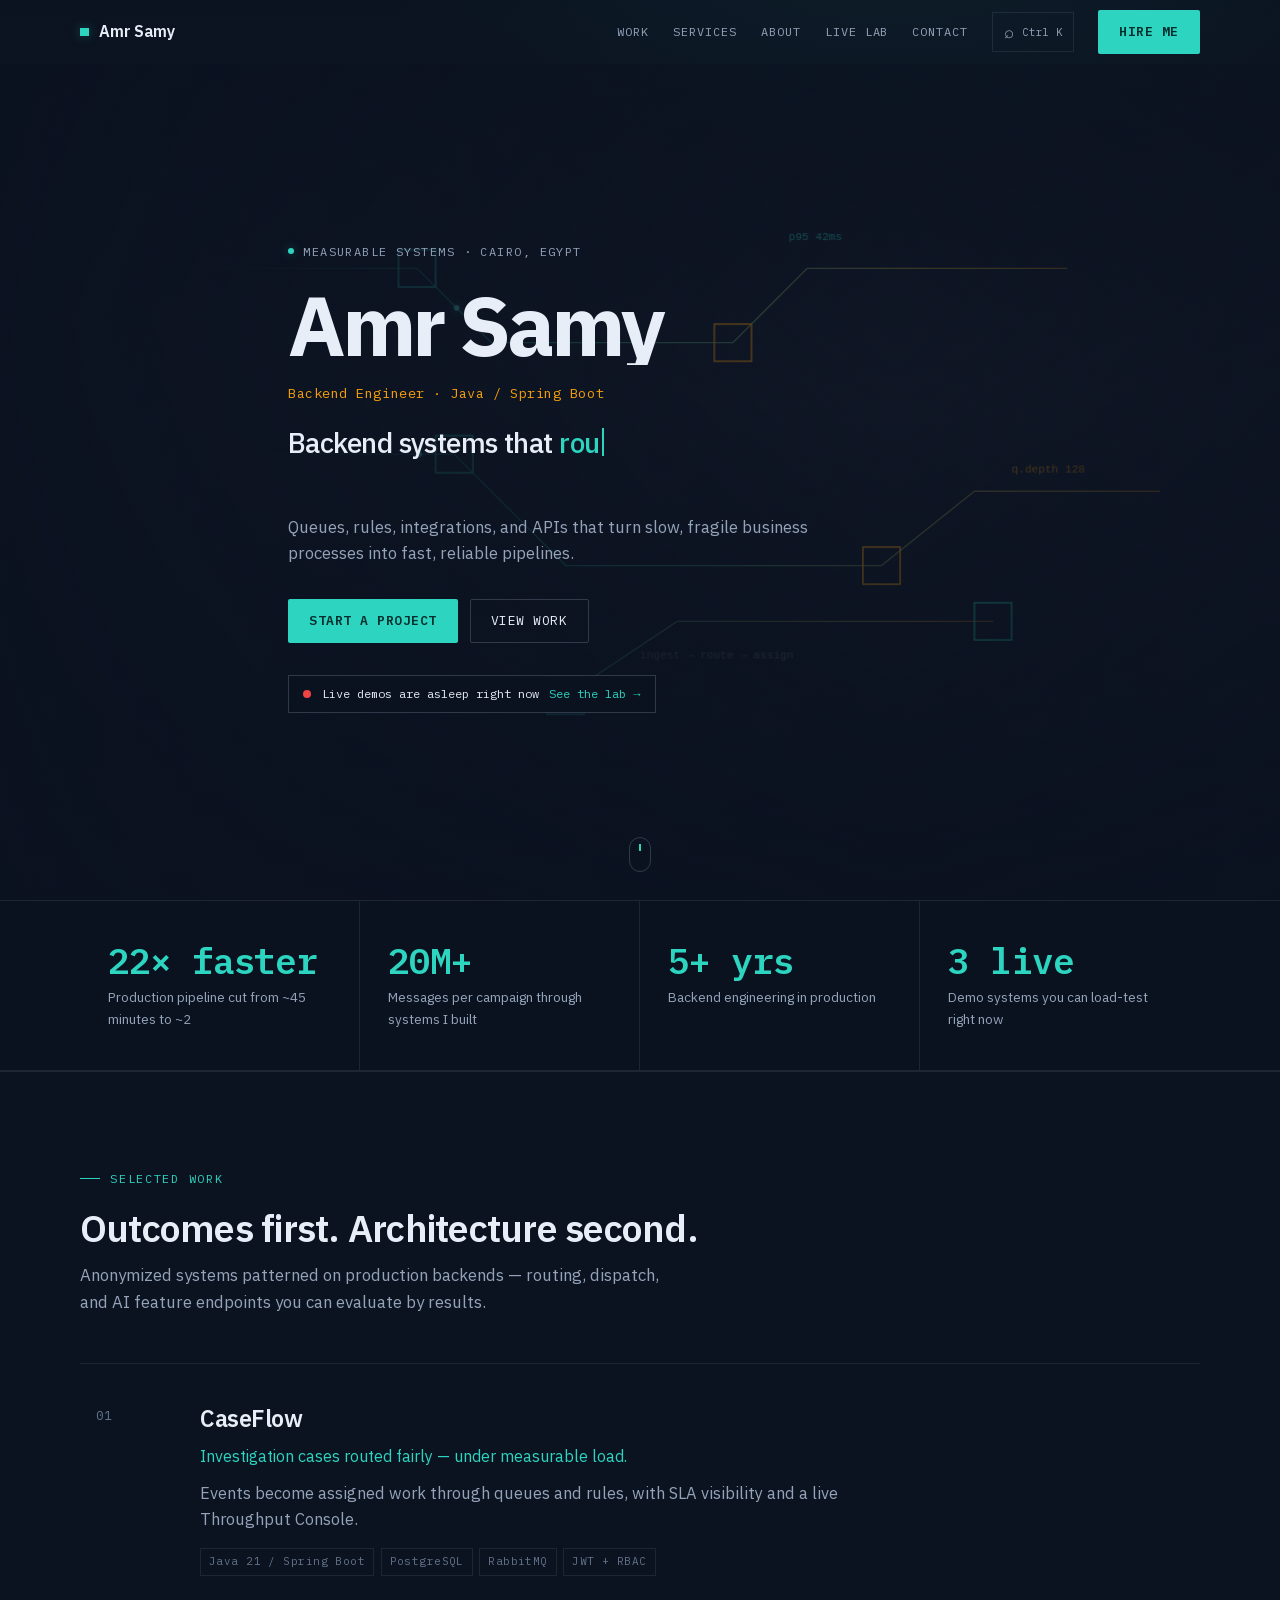
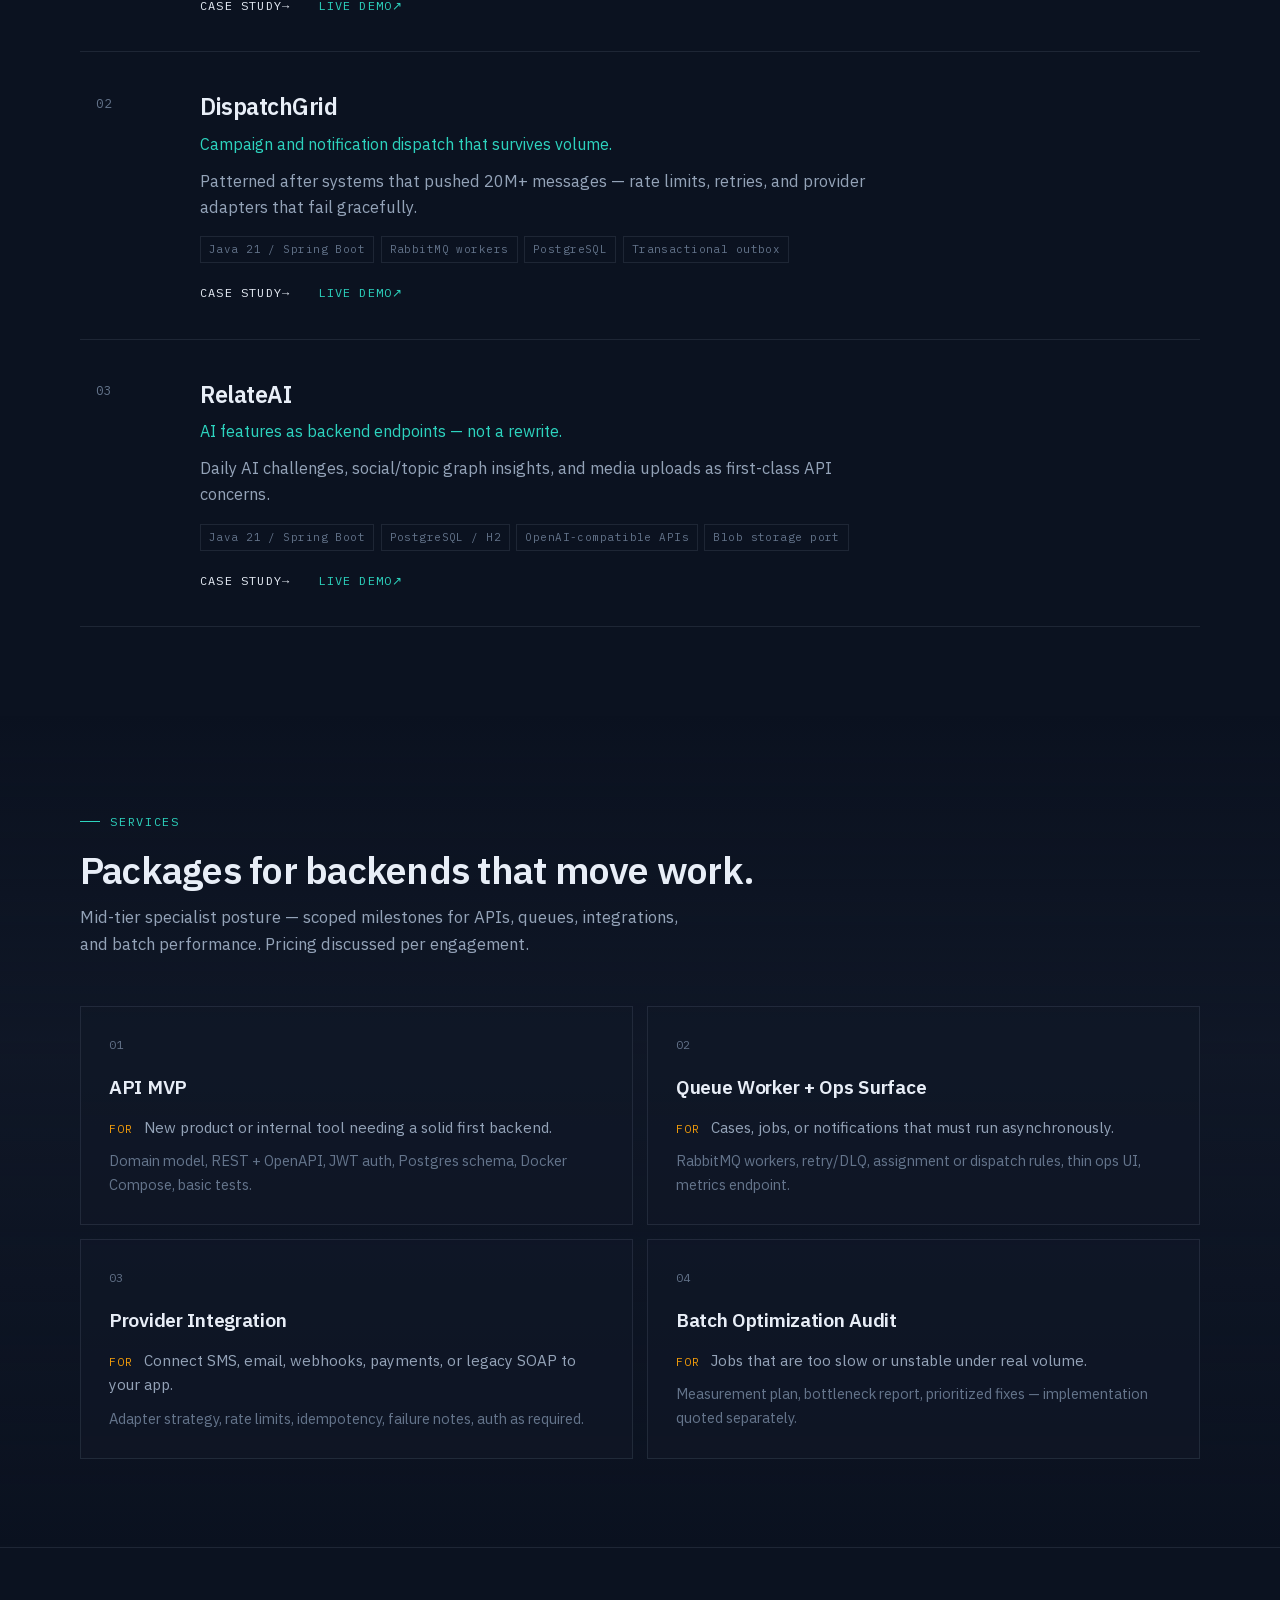
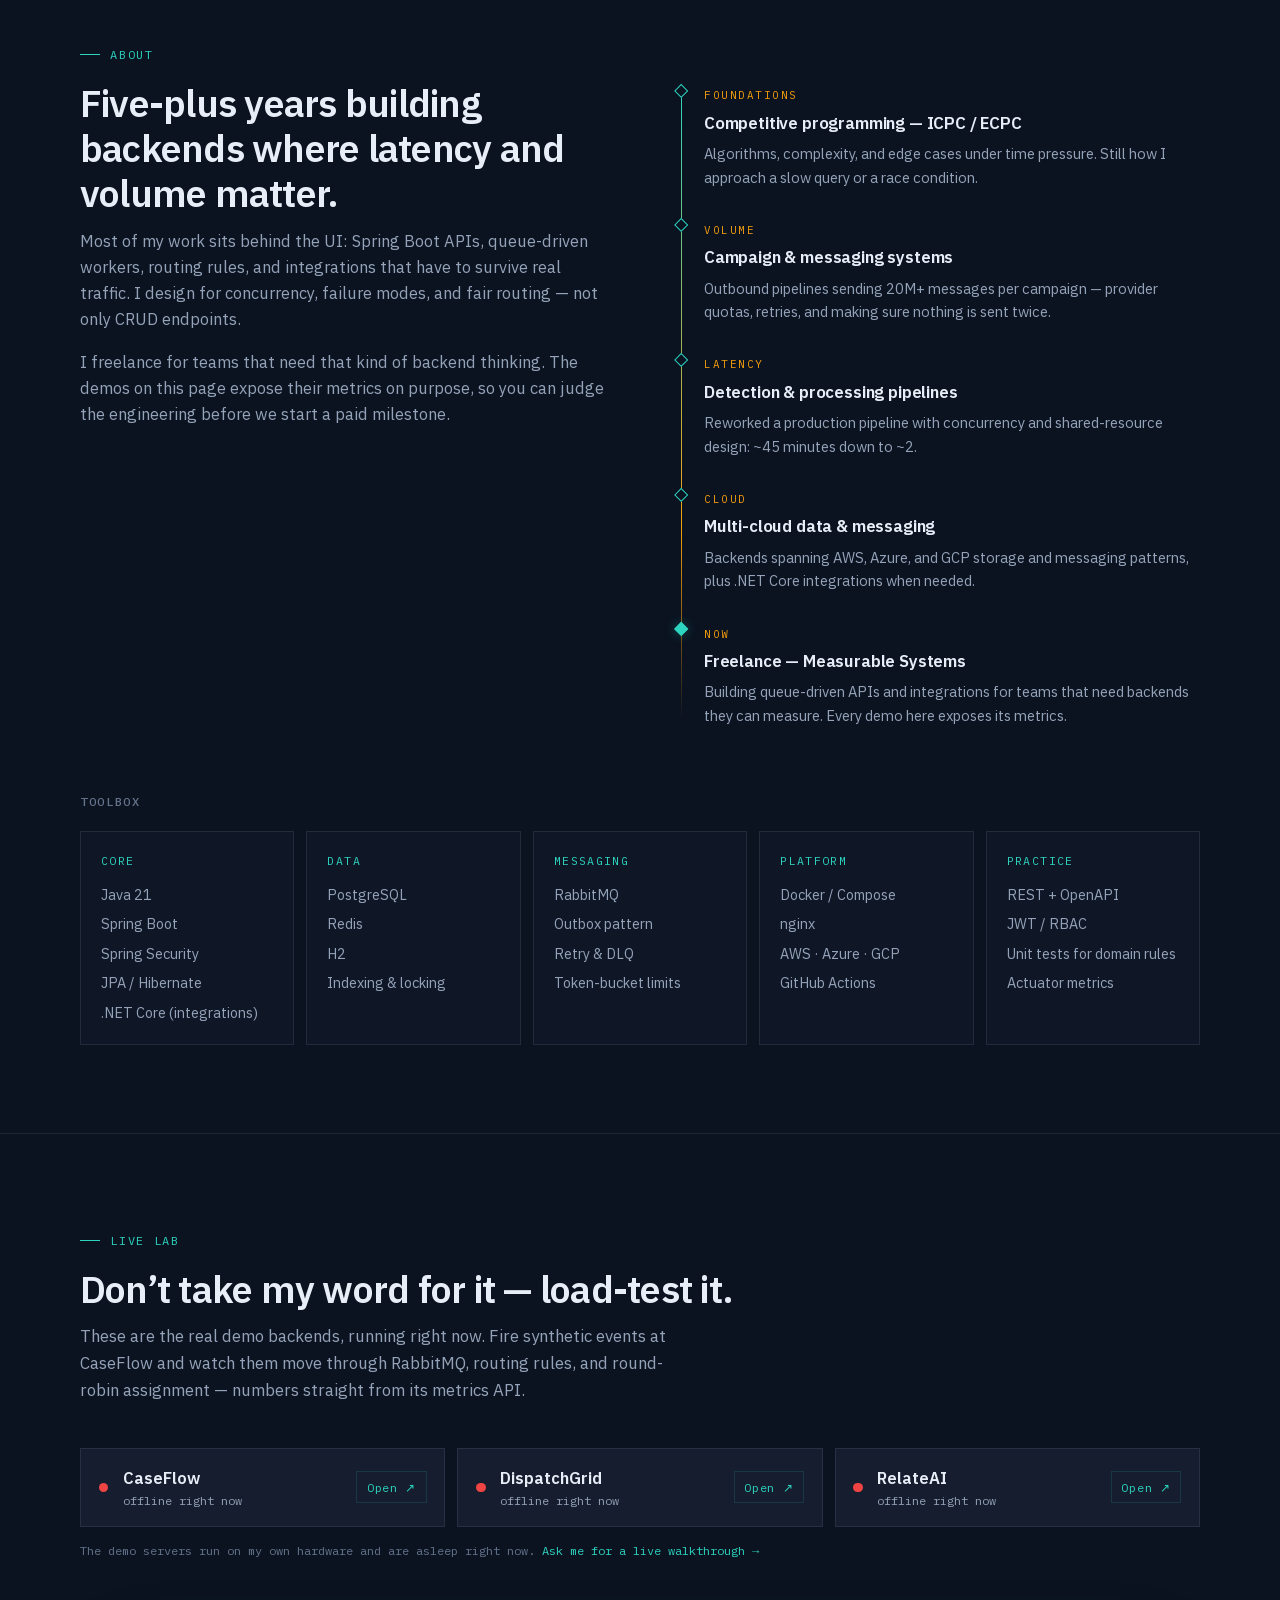
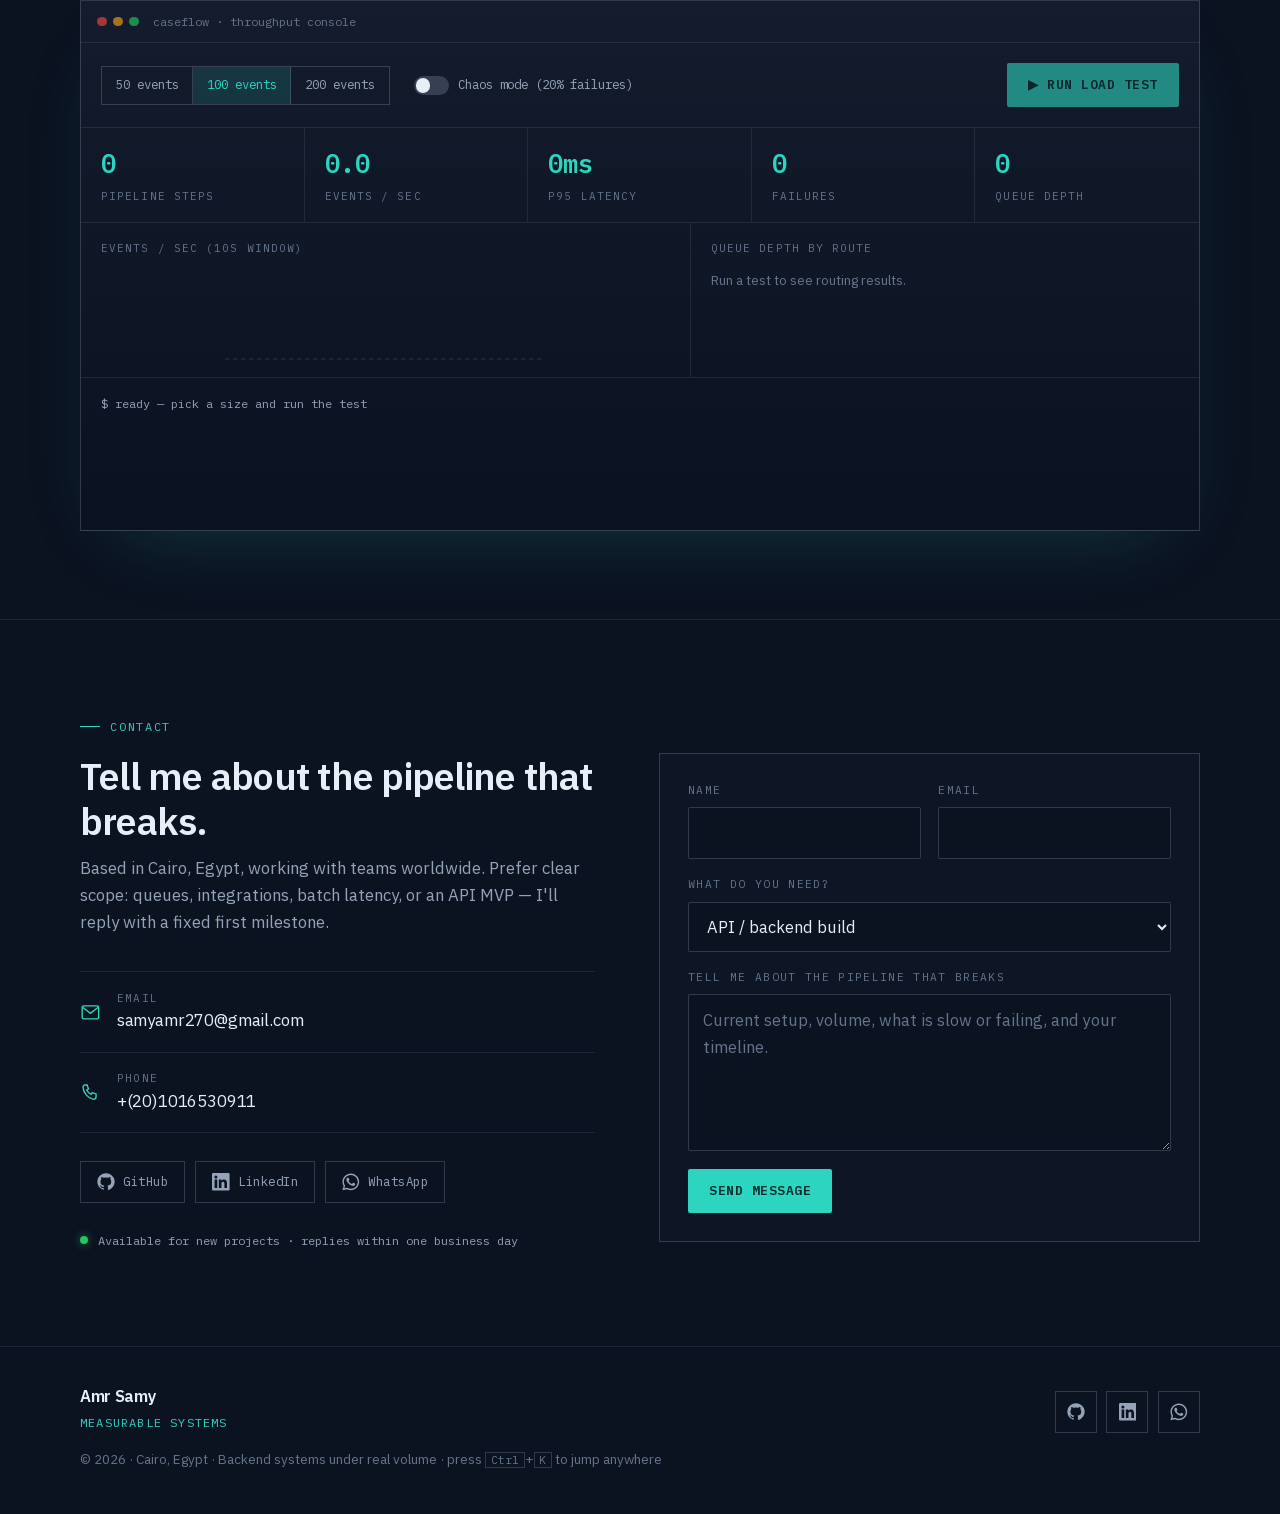
==== index.html @ 45d07402 "Publish portfolio build (0f924dc)" ====
<!DOCTYPE html><html lang="en" class="__variable_4eeef7 __variable_aa62b7"><head><meta charSet="utf-8"/><meta name="viewport" content="width=device-width, initial-scale=1"/><link rel="preload" href="/_next/static/media/26d4368bf94c0ec4-s.p.woff2" as="font" crossorigin="" type="font/woff2"/><link rel="preload" href="/_next/static/media/98e207f02528a563-s.p.woff2" as="font" crossorigin="" type="font/woff2"/><link rel="preload" href="/_next/static/media/d3ebbfd689654d3a-s.p.woff2" as="font" crossorigin="" type="font/woff2"/><link rel="preload" href="/_next/static/media/db96af6b531dc71f-s.p.woff2" as="font" crossorigin="" type="font/woff2"/><link rel="stylesheet" href="/_next/static/css/2e21a2af800db835.css" data-precedence="next"/><link rel="stylesheet" href="/_next/static/css/f77df0530e30dd46.css" data-precedence="next"/><link rel="preload" as="script" fetchPriority="low" href="/_next/static/chunks/webpack-fe8c6d1a7f75180b.js"/><script src="/_next/static/chunks/fd9d1056-88c8a1669018f964.js" async=""></script><script src="/_next/static/chunks/117-1b55894b1eadca56.js" async=""></script><script src="/_next/static/chunks/main-app-6fca1515cee9a03c.js" async=""></script><script src="/_next/static/chunks/972-a1597467b2f45725.js" async=""></script><script src="/_next/static/chunks/app/page-d2ecae234bbc5d9b.js" async=""></script><script src="/_next/static/chunks/app/layout-d98cd0db52b35781.js" async=""></script><meta name="theme-color" content="#0b1220"/><meta name="color-scheme" content="dark"/><title>Amr Samy — Measurable Systems</title><meta name="description" content="Backend systems that turn slow, fragile business processes into fast, reliable pipelines — queues, rules, integrations, and APIs that hold up under real volume."/><meta name="application-name" content="Amr Samy"/><link rel="author" href="https://amrsamy203.github.io"/><meta name="author" content="Amr Samy"/><meta name="keywords" content="backend engineer,Java,Spring Boot,RabbitMQ,PostgreSQL,microservices,event-driven,freelance backend developer,Cairo"/><meta name="creator" content="Amr Samy"/><meta name="robots" content="index, follow"/><link rel="canonical" href="https://amrsamy203.github.io"/><meta property="og:title" content="Amr Samy — Measurable Systems"/><meta property="og:description" content="Backend systems that turn slow, fragile business processes into fast, reliable pipelines — queues, rules, integrations, and APIs that hold up under real volume."/><meta property="og:url" content="https://amrsamy203.github.io"/><meta property="og:site_name" content="Amr Samy"/><meta property="og:locale" content="en_US"/><meta property="og:image:type" content="image/png"/><meta property="og:image:width" content="1200"/><meta property="og:image:height" content="630"/><meta property="og:image:alt" content="Amr Samy — Backend Engineer · Java / Spring Boot"/><meta property="og:image" content="https://amrsamy203.github.io/opengraph-image.png?dcdf62b84a8c23c7"/><meta property="og:type" content="website"/><meta name="twitter:card" content="summary_large_image"/><meta name="twitter:title" content="Amr Samy — Measurable Systems"/><meta name="twitter:description" content="Backend systems that turn slow, fragile business processes into fast, reliable pipelines — queues, rules, integrations, and APIs that hold up under real volume."/><meta name="twitter:image:type" content="image/png"/><meta name="twitter:image:width" content="1200"/><meta name="twitter:image:height" content="630"/><meta name="twitter:image:alt" content="Amr Samy — Backend Engineer · Java / Spring Boot"/><meta name="twitter:image" content="https://amrsamy203.github.io/opengraph-image.png?dcdf62b84a8c23c7"/><link rel="icon" href="/icon.svg?455a6527e2ee615d" type="image/svg+xml" sizes="any"/><meta name="next-size-adjust"/><script>document.documentElement.classList.add('js')</script><script type="application/ld+json">{"@context":"https://schema.org","@type":"Person","name":"Amr Samy","jobTitle":"Backend Engineer · Java / Spring Boot","description":"Backend systems that turn slow, fragile business processes into fast, reliable pipelines — queues, rules, integrations, and APIs that hold up under real volume.","email":"mailto:samyamr270@gmail.com","telephone":"+(20)1016530911","url":"https://amrsamy203.github.io","address":{"@type":"PostalAddress","addressLocality":"Cairo","addressCountry":"EG"},"sameAs":["https://github.com/amrsamy203","https://www.linkedin.com/in/amr-samy-2851ab13b"],"knowsAbout":["Java","Spring Boot","RabbitMQ","PostgreSQL","Docker","Distributed systems"]}</script><script src="/_next/static/chunks/polyfills-42372ed130431b0a.js" noModule=""></script></head><body><a href="#main" class="skip-link">Skip to content</a><div class="site"><header class="Header_header__KwdYD "><div class="container Header_inner__DLT3k"><a class="Header_brand__fkyv5" href="/"><span class="Header_brandMark__w5wIs" aria-hidden="true"></span><span class="Header_brandName__5tcaj">Amr Samy</span></a><nav class="Header_nav__tNWGY" aria-label="Primary"><a href="/#work" class="Header_navLink__Rvw2c">Work</a><a href="/#services" class="Header_navLink__Rvw2c">Services</a><a href="/#about" class="Header_navLink__Rvw2c">About</a><a href="/#lab" class="Header_navLink__Rvw2c">Live lab</a><a href="/#contact" class="Header_navLink__Rvw2c">Contact</a></nav><button type="button" class="Header_cmdk__OG5VH" aria-label="Open command menu (Ctrl+K)"><span aria-hidden="true">⌕</span><kbd>Ctrl K</kbd></button><a href="/#contact" class="btn btn-primary Header_cta__xbIXT">Hire me</a><button type="button" class="Header_menuBtn__4zUe8" aria-expanded="false" aria-controls="mobile-nav" aria-label="Open menu"><span></span><span></span></button></div><div id="mobile-nav" class="Header_mobile__GtAmL "><nav aria-label="Mobile"><a href="/#work">Work</a><a href="/#services">Services</a><a href="/#about">About</a><a href="/#lab">Live lab</a><a href="/#contact">Contact</a><a href="/#contact" class="btn btn-primary">Hire me</a></nav></div></header><main id="main"><section class="Hero_hero__bqvNd" aria-labelledby="hero-brand"><div class="Hero_visual__Gy317" aria-hidden="true"><div class="HeroVisual_wrap___TqYu"><svg class="HeroVisual_svg__aNkxF" viewBox="0 0 1440 900" fill="none" xmlns="http://www.w3.org/2000/svg" preserveAspectRatio="xMidYMid slice"><defs><linearGradient id="gridFade" x1="0" y1="0" x2="1" y2="1"><stop offset="0%" stop-color="#2DD4BF" stop-opacity="0.18"></stop><stop offset="55%" stop-color="#2DD4BF" stop-opacity="0.05"></stop><stop offset="100%" stop-color="#F59E0B" stop-opacity="0.08"></stop></linearGradient><linearGradient id="pipe" x1="0" y1="0" x2="1" y2="0"><stop offset="0%" stop-color="#2DD4BF" stop-opacity="0"></stop><stop offset="40%" stop-color="#2DD4BF" stop-opacity="0.7"></stop><stop offset="100%" stop-color="#F59E0B" stop-opacity="0.55"></stop></linearGradient></defs><g class="HeroVisual_grid__hxgHp" stroke="url(#gridFade)" stroke-width="1"><line x1="180" y1="40" x2="180" y2="860"></line><line x1="270" y1="40" x2="270" y2="860"></line><line x1="360" y1="40" x2="360" y2="860"></line><line x1="450" y1="40" x2="450" y2="860"></line><line x1="540" y1="40" x2="540" y2="860"></line><line x1="630" y1="40" x2="630" y2="860"></line><line x1="720" y1="40" x2="720" y2="860"></line><line x1="810" y1="40" x2="810" y2="860"></line><line x1="900" y1="40" x2="900" y2="860"></line><line x1="990" y1="40" x2="990" y2="860"></line><line x1="1080" y1="40" x2="1080" y2="860"></line><line x1="1170" y1="40" x2="1170" y2="860"></line><line x1="1260" y1="40" x2="1260" y2="860"></line><line x1="1350" y1="40" x2="1350" y2="860"></line><line x1="120" y1="80" x2="1380" y2="80"></line><line x1="120" y1="160" x2="1380" y2="160"></line><line x1="120" y1="240" x2="1380" y2="240"></line><line x1="120" y1="320" x2="1380" y2="320"></line><line x1="120" y1="400" x2="1380" y2="400"></line><line x1="120" y1="480" x2="1380" y2="480"></line><line x1="120" y1="560" x2="1380" y2="560"></line><line x1="120" y1="640" x2="1380" y2="640"></line><line x1="120" y1="720" x2="1380" y2="720"></line><line x1="120" y1="800" x2="1380" y2="800"></line></g><g class="HeroVisual_paths__RrWQO" stroke="url(#pipe)" stroke-width="1.5" fill="none"><path id="hv-pathA" class="HeroVisual_pathA__tI_0J" d="M220 220 H480 L560 300 H820 L900 220 H1180"></path><path id="hv-pathB" class="HeroVisual_pathB__d8539" d="M260 420 H520 L640 540 H980 L1080 460 H1280"></path><path id="hv-pathC" class="HeroVisual_pathC__4h9I0" d="M300 680 H640 L760 600 H1100"></path></g><g class="HeroVisual_packets__4JGvT"><circle r="3" visibility="hidden" class="HeroVisual_packetTeal__awnyX"><set attributeName="visibility" to="visible" begin="3s" fill="freeze"></set><animateMotion dur="5.5s" begin="3s" repeatCount="indefinite" rotate="auto"><mpath href="#hv-pathA"></mpath></animateMotion></circle><circle r="2.5" visibility="hidden" class="HeroVisual_packetTeal__awnyX"><set attributeName="visibility" to="visible" begin="5.2s" fill="freeze"></set><animateMotion dur="5.5s" begin="5.2s" repeatCount="indefinite" rotate="auto"><mpath href="#hv-pathA"></mpath></animateMotion></circle><circle r="3" visibility="hidden" class="HeroVisual_packetAmber__O3SnO"><set attributeName="visibility" to="visible" begin="6.9s" fill="freeze"></set><animateMotion dur="5.5s" begin="6.9s" repeatCount="indefinite" rotate="auto"><mpath href="#hv-pathA"></mpath></animateMotion></circle><circle r="3" visibility="hidden" class="HeroVisual_packetTeal__awnyX"><set attributeName="visibility" to="visible" begin="3.4s" fill="freeze"></set><animateMotion dur="6.5s" begin="3.4s" repeatCount="indefinite" rotate="auto"><mpath href="#hv-pathB"></mpath></animateMotion></circle><circle r="2.5" visibility="hidden" class="HeroVisual_packetAmber__O3SnO"><set attributeName="visibility" to="visible" begin="5.6s" fill="freeze"></set><animateMotion dur="6.5s" begin="5.6s" repeatCount="indefinite" rotate="auto"><mpath href="#hv-pathB"></mpath></animateMotion></circle><circle r="3" visibility="hidden" class="HeroVisual_packetTeal__awnyX"><set attributeName="visibility" to="visible" begin="7.8s" fill="freeze"></set><animateMotion dur="6.5s" begin="7.8s" repeatCount="indefinite" rotate="auto"><mpath href="#hv-pathB"></mpath></animateMotion></circle><circle r="3" visibility="hidden" class="HeroVisual_packetTeal__awnyX"><set attributeName="visibility" to="visible" begin="3.8s" fill="freeze"></set><animateMotion dur="4.5s" begin="3.8s" repeatCount="indefinite" rotate="auto"><mpath href="#hv-pathC"></mpath></animateMotion></circle><circle r="2.5" visibility="hidden" class="HeroVisual_packetTeal__awnyX"><set attributeName="visibility" to="visible" begin="6s" fill="freeze"></set><animateMotion dur="4.5s" begin="6s" repeatCount="indefinite" rotate="auto"><mpath href="#hv-pathC"></mpath></animateMotion></circle></g><g><rect x="460" y="200" width="40" height="40" class="HeroVisual_nodeTeal__eMCUM"></rect><rect x="800" y="280" width="40" height="40" class="HeroVisual_nodeAmber__X8lCo"></rect><rect x="500" y="400" width="40" height="40" class="HeroVisual_nodeTeal__eMCUM"></rect><rect x="960" y="520" width="40" height="40" class="HeroVisual_nodeAmber__X8lCo"></rect><rect x="620" y="660" width="40" height="40" class="HeroVisual_nodeTeal__eMCUM"></rect><rect x="1080" y="580" width="40" height="40" class="HeroVisual_nodeTeal__eMCUM"></rect></g><g class="HeroVisual_metrics__CC_qP" font-family="IBM Plex Mono, monospace"><text x="880" y="190" fill="#2DD4BF" font-size="12" opacity="0.85">p95 42ms</text><text x="1120" y="440" fill="#F59E0B" font-size="12" opacity="0.8">q.depth 128</text><text x="720" y="640" fill="#94A3B8" font-size="12" opacity="0.7">ingest → route → assign</text></g></svg><div class="HeroVisual_vignette__stXZ6"></div></div></div><div class="container Hero_content__WDVga"><p class="Hero_eyebrow__zlAY_"><span class="Hero_dot__puHJ9"></span>Measurable Systems<!-- --> · <!-- -->Cairo, Egypt</p><h1 id="hero-brand" class="Hero_brand__KK258">Amr Samy</h1><p class="Hero_role__10bDd">Backend Engineer · Java / Spring Boot</p><p class="Hero_headline__wPoAT" aria-label="Backend systems that hold up under real volume."><span aria-hidden="true">Backend systems that<!-- --> <span class="TypedHeadline_typed__Y2FOz">hold up under real volume.</span><span class="TypedHeadline_caret__Eergk"></span></span></p><p class="Hero_support__OjMrm">Queues, rules, integrations, and APIs that turn slow, fragile business processes into fast, reliable pipelines.</p><div class="Hero_ctas__dB6t2"><a href="#contact" class="btn btn-primary">Start a project</a><a href="#work" class="btn btn-ghost">View work</a></div><a href="#lab" class="StatusPill_pill__gfhwC" aria-live="polite"><span class="StatusPill_dot__46slu StatusPill_checking__Phom9" aria-hidden="true"></span><span>Checking live systems…</span><span class="StatusPill_cta__HVNaz">Load-test them →</span></a></div><a href="#impact" class="Hero_scrollCue__HovjE" aria-label="Scroll to impact"><span></span></a></section><section id="impact" class="Impact_section__hvW0e" aria-label="Impact"><div class="container Impact_grid__Fb37A"><div class="Impact_cell__kQrIa" data-reveal="true" data-glow="true" style="--reveal-delay:0s"><div class="MetricCounter_metric__EXxEN"><p class="MetricCounter_value__j8nvE">0<!-- -->× faster</p><p class="MetricCounter_label__UomOY">Production pipeline cut from ~45 minutes to ~2</p></div></div><div class="Impact_cell__kQrIa" data-reveal="true" data-glow="true" style="--reveal-delay:0.08s"><div class="MetricCounter_metric__EXxEN"><p class="MetricCounter_value__j8nvE">0<!-- -->M+</p><p class="MetricCounter_label__UomOY">Messages per campaign through systems I built</p></div></div><div class="Impact_cell__kQrIa" data-reveal="true" data-glow="true" style="--reveal-delay:0.16s"><div class="MetricCounter_metric__EXxEN"><p class="MetricCounter_value__j8nvE">0<!-- -->+ yrs</p><p class="MetricCounter_label__UomOY">Backend engineering in production</p></div></div><div class="Impact_cell__kQrIa" data-reveal="true" data-glow="true" style="--reveal-delay:0.24s"><div class="MetricCounter_metric__EXxEN"><p class="MetricCounter_value__j8nvE">0<!-- --> live</p><p class="MetricCounter_label__UomOY">Demo systems you can load-test right now</p></div></div></div></section><section id="work" class="section SelectedWork_section__ChX1a"><div class="container"><p class="section-label">Selected work</p><h2 class="section-title" data-reveal="true">Outcomes first. Architecture second.</h2><p class="section-lead" data-reveal="true">Anonymized systems patterned on production backends — routing, dispatch, and AI feature endpoints you can evaluate by results.</p><ul class="SelectedWork_list__5ng13"><li class="SelectedWork_item__NI6Ni" data-reveal="true" data-glow="true"><div class="SelectedWork_index___7NPR"><span class="mono">0<!-- -->1</span></div><div class="SelectedWork_body__Gfu4i"><h3 class="SelectedWork_name__4DDtN">CaseFlow</h3><p class="SelectedWork_tagline__1NnIg">Investigation cases routed fairly — under measurable load.</p><p class="SelectedWork_outcome__FjSFC">Events become assigned work through queues and rules, with SLA visibility and a live Throughput Console.</p><ul class="SelectedWork_chips__b1FM3" aria-label="Tech"><li>Java 21 / Spring Boot</li><li>PostgreSQL</li><li>RabbitMQ</li><li>JWT + RBAC</li></ul><div class="SelectedWork_actions__B5rkc"><a class="SelectedWork_link__1frWa" href="/work/caseflow">Case study<span aria-hidden="true"> →</span></a><a href="https://edgy-bagged-overheat.ngrok-free.dev/caseflow/" target="_blank" rel="noopener noreferrer" class="SelectedWork_link__1frWa SelectedWork_live__XOYBO">Live demo<span aria-hidden="true"> ↗</span></a></div></div></li><li class="SelectedWork_item__NI6Ni" data-reveal="true" data-glow="true"><div class="SelectedWork_index___7NPR"><span class="mono">0<!-- -->2</span></div><div class="SelectedWork_body__Gfu4i"><h3 class="SelectedWork_name__4DDtN">DispatchGrid</h3><p class="SelectedWork_tagline__1NnIg">Campaign and notification dispatch that survives volume.</p><p class="SelectedWork_outcome__FjSFC">Patterned after systems that pushed 20M+ messages — rate limits, retries, and provider adapters that fail gracefully.</p><ul class="SelectedWork_chips__b1FM3" aria-label="Tech"><li>Java 21 / Spring Boot</li><li>RabbitMQ workers</li><li>PostgreSQL</li><li>Transactional outbox</li></ul><div class="SelectedWork_actions__B5rkc"><a class="SelectedWork_link__1frWa" href="/work/dispatchgrid">Case study<span aria-hidden="true"> →</span></a><a href="https://edgy-bagged-overheat.ngrok-free.dev/dispatchgrid/" target="_blank" rel="noopener noreferrer" class="SelectedWork_link__1frWa SelectedWork_live__XOYBO">Live demo<span aria-hidden="true"> ↗</span></a></div></div></li><li class="SelectedWork_item__NI6Ni" data-reveal="true" data-glow="true"><div class="SelectedWork_index___7NPR"><span class="mono">0<!-- -->3</span></div><div class="SelectedWork_body__Gfu4i"><h3 class="SelectedWork_name__4DDtN">RelateAI</h3><p class="SelectedWork_tagline__1NnIg">AI features as backend endpoints — not a rewrite.</p><p class="SelectedWork_outcome__FjSFC">Daily AI challenges, social/topic graph insights, and media uploads as first-class API concerns.</p><ul class="SelectedWork_chips__b1FM3" aria-label="Tech"><li>Java 21 / Spring Boot</li><li>PostgreSQL / H2</li><li>OpenAI-compatible APIs</li><li>Blob storage port</li></ul><div class="SelectedWork_actions__B5rkc"><a class="SelectedWork_link__1frWa" href="/work/relateai">Case study<span aria-hidden="true"> →</span></a><a href="https://edgy-bagged-overheat.ngrok-free.dev/relateai/" target="_blank" rel="noopener noreferrer" class="SelectedWork_link__1frWa SelectedWork_live__XOYBO">Live demo<span aria-hidden="true"> ↗</span></a></div></div></li></ul></div></section><section id="services" class="section Services_section__4JQGS"><div class="container"><p class="section-label">Services</p><h2 class="section-title" data-reveal="true">Packages for backends that move work.</h2><p class="section-lead" data-reveal="true">Mid-tier specialist posture — scoped milestones for APIs, queues, integrations, and batch performance. Pricing discussed per engagement.</p><div class="Services_grid__s7uBf"><article class="Services_pkg__8q5Og" data-reveal="true" data-glow="true" style="--reveal-delay:0s"><span class="Services_index__TXgJ0">0<!-- -->1</span><h3 class="Services_name__see48">API MVP</h3><p class="Services_for__pUgL_"><span class="Services_forLabel__AeDEd">For</span> <!-- -->New product or internal tool needing a solid first backend.</p><p class="Services_includes__SQVw2">Domain model, REST + OpenAPI, JWT auth, Postgres schema, Docker Compose, basic tests.</p></article><article class="Services_pkg__8q5Og" data-reveal="true" data-glow="true" style="--reveal-delay:0.07s"><span class="Services_index__TXgJ0">0<!-- -->2</span><h3 class="Services_name__see48">Queue Worker + Ops Surface</h3><p class="Services_for__pUgL_"><span class="Services_forLabel__AeDEd">For</span> <!-- -->Cases, jobs, or notifications that must run asynchronously.</p><p class="Services_includes__SQVw2">RabbitMQ workers, retry/DLQ, assignment or dispatch rules, thin ops UI, metrics endpoint.</p></article><article class="Services_pkg__8q5Og" data-reveal="true" data-glow="true" style="--reveal-delay:0.14s"><span class="Services_index__TXgJ0">0<!-- -->3</span><h3 class="Services_name__see48">Provider Integration</h3><p class="Services_for__pUgL_"><span class="Services_forLabel__AeDEd">For</span> <!-- -->Connect SMS, email, webhooks, payments, or legacy SOAP to your app.</p><p class="Services_includes__SQVw2">Adapter strategy, rate limits, idempotency, failure notes, auth as required.</p></article><article class="Services_pkg__8q5Og" data-reveal="true" data-glow="true" style="--reveal-delay:0.21000000000000002s"><span class="Services_index__TXgJ0">0<!-- -->4</span><h3 class="Services_name__see48">Batch Optimization Audit</h3><p class="Services_for__pUgL_"><span class="Services_forLabel__AeDEd">For</span> <!-- -->Jobs that are too slow or unstable under real volume.</p><p class="Services_includes__SQVw2">Measurement plan, bottleneck report, prioritized fixes — implementation quoted separately.</p></article></div></div></section><section id="about" class="section About_section__fhW5H"><div class="container"><p class="section-label">About</p><div class="About_layout__M9zu_"><div data-reveal="true"><h2 class="section-title">Five-plus years building backends where latency and volume matter.</h2><p class="About_copy__RqJZW">Most of my work sits behind the UI: Spring Boot APIs, queue-driven workers, routing rules, and integrations that have to survive real traffic. I design for concurrency, failure modes, and fair routing — not only CRUD endpoints.</p><p class="About_copy__RqJZW">I freelance for teams that need that kind of backend thinking. The demos on this page expose their metrics on purpose, so you can judge the engineering before we start a paid milestone.</p></div><ol class="About_timeline__yUCxJ" aria-label="Career journey"><li class="About_step__y0hUv" data-reveal="true" style="--reveal-delay:0s"><span class="About_stage__lAEuW">Foundations</span><h3 class="About_stepTitle__jF9FN">Competitive programming — ICPC / ECPC</h3><p class="About_stepBody__gnTve">Algorithms, complexity, and edge cases under time pressure. Still how I approach a slow query or a race condition.</p></li><li class="About_step__y0hUv" data-reveal="true" style="--reveal-delay:0.07s"><span class="About_stage__lAEuW">Volume</span><h3 class="About_stepTitle__jF9FN">Campaign &amp; messaging systems</h3><p class="About_stepBody__gnTve">Outbound pipelines sending 20M+ messages per campaign — provider quotas, retries, and making sure nothing is sent twice.</p></li><li class="About_step__y0hUv" data-reveal="true" style="--reveal-delay:0.14s"><span class="About_stage__lAEuW">Latency</span><h3 class="About_stepTitle__jF9FN">Detection &amp; processing pipelines</h3><p class="About_stepBody__gnTve">Reworked a production pipeline with concurrency and shared-resource design: ~45 minutes down to ~2.</p></li><li class="About_step__y0hUv" data-reveal="true" style="--reveal-delay:0.21000000000000002s"><span class="About_stage__lAEuW">Cloud</span><h3 class="About_stepTitle__jF9FN">Multi-cloud data &amp; messaging</h3><p class="About_stepBody__gnTve">Backends spanning AWS, Azure, and GCP storage and messaging patterns, plus .NET Core integrations when needed.</p></li><li class="About_step__y0hUv" data-reveal="true" style="--reveal-delay:0.28s"><span class="About_stage__lAEuW">Now</span><h3 class="About_stepTitle__jF9FN">Freelance — Measurable Systems</h3><p class="About_stepBody__gnTve">Building queue-driven APIs and integrations for teams that need backends they can measure. Every demo here exposes its metrics.</p></li></ol></div><div class="About_stackWrap__3gpP_"><h3 class="About_stackTitle__Pwo9f" data-reveal="true">Toolbox</h3><div class="About_stackGrid__vvChD"><div class="About_stackCard__Td0I0" data-reveal="true" data-glow="true" style="--reveal-delay:0s"><p class="About_stackGroup__X8xxw">Core</p><ul><li>Java 21</li><li>Spring Boot</li><li>Spring Security</li><li>JPA / Hibernate</li><li>.NET Core (integrations)</li></ul></div><div class="About_stackCard__Td0I0" data-reveal="true" data-glow="true" style="--reveal-delay:0.06s"><p class="About_stackGroup__X8xxw">Data</p><ul><li>PostgreSQL</li><li>Redis</li><li>H2</li><li>Indexing &amp; locking</li></ul></div><div class="About_stackCard__Td0I0" data-reveal="true" data-glow="true" style="--reveal-delay:0.12s"><p class="About_stackGroup__X8xxw">Messaging</p><ul><li>RabbitMQ</li><li>Outbox pattern</li><li>Retry &amp; DLQ</li><li>Token-bucket limits</li></ul></div><div class="About_stackCard__Td0I0" data-reveal="true" data-glow="true" style="--reveal-delay:0.18s"><p class="About_stackGroup__X8xxw">Platform</p><ul><li>Docker / Compose</li><li>nginx</li><li>AWS · Azure · GCP</li><li>GitHub Actions</li></ul></div><div class="About_stackCard__Td0I0" data-reveal="true" data-glow="true" style="--reveal-delay:0.24s"><p class="About_stackGroup__X8xxw">Practice</p><ul><li>REST + OpenAPI</li><li>JWT / RBAC</li><li>Unit tests for domain rules</li><li>Actuator metrics</li></ul></div></div></div></div></section><section id="lab" class="section LiveLab_section__WQzTN"><div class="container"><p class="section-label">Live lab</p><h2 class="section-title" data-reveal="true">Don’t take my word for it — load-test it.</h2><p class="section-lead" data-reveal="true">These are the real demo backends, running right now. Fire synthetic events at CaseFlow and watch them move through RabbitMQ, routing rules, and round-robin assignment — numbers straight from its metrics API.</p><ul class="LiveLab_systems__9JDWL" data-reveal="true"><li class="LiveLab_system__B3TYj" data-glow="true"><span class="LiveLab_dot__z_7hF LiveLab_checking__6nR13" aria-hidden="true"></span><div class="LiveLab_systemBody__8zW5W"><span class="LiveLab_systemName__12OPs">CaseFlow</span><span class="LiveLab_systemMeta__BrpV6">checking…</span></div><a href="https://edgy-bagged-overheat.ngrok-free.dev/caseflow/" target="_blank" rel="noopener noreferrer" class="LiveLab_systemLink__6vv_Z">Open ↗</a></li><li class="LiveLab_system__B3TYj" data-glow="true"><span class="LiveLab_dot__z_7hF LiveLab_checking__6nR13" aria-hidden="true"></span><div class="LiveLab_systemBody__8zW5W"><span class="LiveLab_systemName__12OPs">DispatchGrid</span><span class="LiveLab_systemMeta__BrpV6">checking…</span></div><a href="https://edgy-bagged-overheat.ngrok-free.dev/dispatchgrid/" target="_blank" rel="noopener noreferrer" class="LiveLab_systemLink__6vv_Z">Open ↗</a></li><li class="LiveLab_system__B3TYj" data-glow="true"><span class="LiveLab_dot__z_7hF LiveLab_checking__6nR13" aria-hidden="true"></span><div class="LiveLab_systemBody__8zW5W"><span class="LiveLab_systemName__12OPs">RelateAI</span><span class="LiveLab_systemMeta__BrpV6">checking…</span></div><a href="https://edgy-bagged-overheat.ngrok-free.dev/relateai/" target="_blank" rel="noopener noreferrer" class="LiveLab_systemLink__6vv_Z">Open ↗</a></li></ul><p class="LiveLab_summary__aCAMp" aria-live="polite">Checking system health…</p><div class="LiveLab_console__etE7s" data-reveal="true" data-glow="true"><div class="LiveLab_consoleHead__Bc2U0"><span class="LiveLab_lights__bCLon" aria-hidden="true"><i></i><i></i><i></i></span><span class="LiveLab_consoleTitle__v38O2">caseflow · throughput console</span></div><div class="LiveLab_controls__50CXI"><div class="LiveLab_segment__A47MT" role="radiogroup" aria-label="Events to simulate"><button type="button" role="radio" aria-checked="false" class="">50<!-- --> events</button><button type="button" role="radio" aria-checked="true" class="LiveLab_segActive__h4amR">100<!-- --> events</button><button type="button" role="radio" aria-checked="false" class="">200<!-- --> events</button></div><label class="LiveLab_chaos__I1ijS"><input type="checkbox"/><span class="LiveLab_switch__u2ZLA" aria-hidden="true"></span>Chaos mode (20% failures)</label><button type="button" class="btn btn-primary LiveLab_run__EotTN">▶ Run load test</button></div><div class="LiveLab_stats__IxvRx"><div class="LiveLab_stat__LJoJ1 "><span class="LiveLab_statValue__ik_14">0</span><span class="LiveLab_statLabel__CY67i">Pipeline steps</span></div><div class="LiveLab_stat__LJoJ1 "><span class="LiveLab_statValue__ik_14">0.0</span><span class="LiveLab_statLabel__CY67i">Events / sec</span></div><div class="LiveLab_stat__LJoJ1 "><span class="LiveLab_statValue__ik_14">0<!-- -->ms</span><span class="LiveLab_statLabel__CY67i">p95 latency</span></div><div class="LiveLab_stat__LJoJ1 "><span class="LiveLab_statValue__ik_14">0</span><span class="LiveLab_statLabel__CY67i">Failures</span></div><div class="LiveLab_stat__LJoJ1 "><span class="LiveLab_statValue__ik_14">0</span><span class="LiveLab_statLabel__CY67i">Queue depth</span></div></div><div class="LiveLab_panels__nCPEs"><div class="LiveLab_chart__qoUT1"><p class="LiveLab_panelLabel__Zmegv">events / sec (10s window)</p><svg viewBox="0 0 320 90" class="LiveLab_spark__P29dp" aria-hidden="true"><line x1="0" y1="89" x2="320" y2="89" class="LiveLab_sparkBase__lqGAk"></line></svg></div><div class="LiveLab_queues__YJ_k_"><p class="LiveLab_panelLabel__Zmegv">queue depth by route</p><p class="LiveLab_empty__F5Nl_">Run a test to see routing results.</p></div></div><ol class="LiveLab_log__m7Ihl" aria-live="polite"><li class="LiveLab_info__2TQpq">$ ready — pick a size and run the test</li></ol></div></div></section><section id="contact" class="section Contact_section__vjyLV"><div class="container"><p class="section-label">Contact</p><div class="Contact_layout__gCYLa"><div data-reveal="true"><h2 class="section-title">Tell me about the pipeline that breaks.</h2><p class="section-lead">Based in <!-- -->Cairo, Egypt<!-- -->, working with teams worldwide. Prefer clear scope: queues, integrations, batch latency, or an API MVP — I&#x27;ll reply with a fixed first milestone.</p><div class="Contact_channels__SABEn"><a href="mailto:samyamr270@gmail.com" class="Contact_channel__AOwO9"><svg viewBox="0 0 24 24" class="Contact_channelIcon__aLdso" aria-hidden="true" fill="none" stroke="currentColor" stroke-width="1.6"><rect x="2.5" y="4.5" width="19" height="15" rx="1.5"></rect><path d="m3 6 9 7 9-7"></path></svg><span><span class="Contact_channelLabel__RaFNA">Email</span><span class="Contact_channelValue__YhSsx">samyamr270@gmail.com</span></span></a><a href="tel:+201016530911" class="Contact_channel__AOwO9"><svg viewBox="0 0 24 24" class="Contact_channelIcon__aLdso" aria-hidden="true" fill="none" stroke="currentColor" stroke-width="1.6"><path d="M5 3.5h3.2l1.6 4.4-2.1 1.3a11 11 0 0 0 5.1 5.1l1.3-2.1 4.4 1.6V17a3 3 0 0 1-3 3A15.5 15.5 0 0 1 3.5 6.5a3 3 0 0 1 1.5-3Z"></path></svg><span><span class="Contact_channelLabel__RaFNA">Phone</span><span class="Contact_channelValue__YhSsx">+(20)1016530911</span></span></a></div><ul class="Socials_list__t0MmC Socials_labeled__vMkAt"><li><a href="https://github.com/amrsamy203" target="_blank" rel="noopener noreferrer" class="Socials_link__pLNmK Socials_github__kBoQ7"><svg viewBox="0 0 24 24" class="Socials_icon__cbaeZ" aria-hidden="true" fill="currentColor"><path d="M12 .5a11.5 11.5 0 0 0-3.64 22.41c.58.1.79-.25.79-.56v-2c-3.2.7-3.88-1.37-3.88-1.37-.53-1.33-1.28-1.69-1.28-1.69-1.05-.71.08-.7.08-.7 1.16.08 1.77 1.19 1.77 1.19 1.03 1.77 2.71 1.26 3.37.96.1-.75.4-1.26.73-1.55-2.55-.29-5.24-1.28-5.24-5.68 0-1.26.45-2.28 1.19-3.09-.12-.29-.52-1.46.11-3.05 0 0 .97-.31 3.17 1.18a11 11 0 0 1 5.77 0c2.2-1.49 3.17-1.18 3.17-1.18.63 1.59.23 2.76.11 3.05.74.81 1.19 1.83 1.19 3.09 0 4.41-2.69 5.38-5.26 5.67.41.36.78 1.06.78 2.14v3.17c0 .31.21.67.8.56A11.5 11.5 0 0 0 12 .5Z"></path></svg><span>GitHub</span></a></li><li><a href="https://www.linkedin.com/in/amr-samy-2851ab13b" target="_blank" rel="noopener noreferrer" class="Socials_link__pLNmK Socials_linkedin__6fn2g"><svg viewBox="0 0 24 24" class="Socials_icon__cbaeZ" aria-hidden="true" fill="currentColor"><path d="M20.45 20.45h-3.56v-5.57c0-1.33-.02-3.04-1.85-3.04-1.86 0-2.14 1.45-2.14 2.94v5.67H9.35V9h3.41v1.56h.05c.48-.9 1.64-1.85 3.37-1.85 3.6 0 4.27 2.37 4.27 5.46v6.28ZM5.34 7.43a2.06 2.06 0 1 1 0-4.13 2.06 2.06 0 0 1 0 4.13ZM7.12 20.45H3.56V9h3.56v11.45ZM22.22 0H1.77C.79 0 0 .77 0 1.73v20.54C0 23.23.79 24 1.77 24h20.45c.98 0 1.78-.77 1.78-1.73V1.73C24 .77 23.2 0 22.22 0Z"></path></svg><span>LinkedIn</span></a></li><li><a href="https://wa.me/201016530911" target="_blank" rel="noopener noreferrer" class="Socials_link__pLNmK Socials_whatsapp__QbTRR"><svg viewBox="0 0 24 24" class="Socials_icon__cbaeZ" aria-hidden="true" fill="currentColor"><path d="M17.47 14.38c-.3-.15-1.76-.87-2.03-.97-.27-.1-.47-.15-.67.15-.2.3-.77.97-.94 1.17-.17.2-.35.22-.65.07-.3-.15-1.26-.46-2.4-1.48-.89-.79-1.49-1.77-1.66-2.07-.17-.3-.02-.46.13-.61.13-.13.3-.35.45-.52.15-.17.2-.3.3-.5.1-.2.05-.37-.02-.52-.08-.15-.67-1.61-.92-2.21-.24-.58-.49-.5-.67-.51h-.57c-.2 0-.52.07-.79.37-.27.3-1.04 1.02-1.04 2.48s1.07 2.88 1.21 3.08c.15.2 2.1 3.2 5.08 4.49.71.31 1.26.49 1.69.63.71.23 1.36.2 1.87.12.57-.09 1.76-.72 2.01-1.41.25-.69.25-1.29.17-1.41-.07-.12-.27-.2-.57-.35ZM12.04 21.5h-.01a9.45 9.45 0 0 1-4.82-1.32l-.35-.21-3.58.94.96-3.49-.23-.36a9.43 9.43 0 0 1-1.45-5.03c0-5.22 4.25-9.46 9.48-9.46a9.4 9.4 0 0 1 6.7 2.78 9.4 9.4 0 0 1 2.77 6.69c0 5.22-4.25 9.46-9.47 9.46Zm8.06-17.52A11.32 11.32 0 0 0 12.04.65C5.76.65.65 5.75.65 12.03c0 2 .52 3.96 1.52 5.69L.55 23.65l6.07-1.59a11.36 11.36 0 0 0 5.42 1.38h.01c6.28 0 11.39-5.1 11.39-11.38 0-3.04-1.18-5.9-3.34-8.06Z"></path></svg><span>WhatsApp</span></a></li></ul><p class="Contact_availability__rMXA4"><span class="Contact_availDot__M8v7s" aria-hidden="true"></span> Available for new projects · replies within one business day</p></div><div data-reveal="true"><form class="ContactForm_form__93_AC" data-glow="true"><div class="ContactForm_row__AdyYx"><label class="ContactForm_field__WlekW"><span>Name</span><input required="" autoComplete="name" maxLength="100" name="name"/></label><label class="ContactForm_field__WlekW"><span>Email</span><input type="email" required="" autoComplete="email" maxLength="150" name="email"/></label></div><label class="ContactForm_field__WlekW"><span>What do you need?</span><select name="topic"><option selected="">API / backend build</option><option>Queues &amp; workers</option><option>Integration</option><option>Performance audit</option><option>Something else</option></select></label><label class="ContactForm_field__WlekW"><span>Tell me about the pipeline that breaks</span><textarea name="message" required="" rows="5" maxLength="4000" placeholder="Current setup, volume, what is slow or failing, and your timeline."></textarea></label><input type="text" tabindex="-1" autoComplete="off" class="ContactForm_honey__ZfkeK" aria-hidden="true" name="_honey"/><div class="ContactForm_actions__uIVyQ"><button type="submit" class="btn btn-primary">Send message</button></div></form></div></div></div></section></main><footer class="Footer_footer__pQtti"><div class="container Footer_inner__vtL_T"><div><p class="Footer_brand__0rdww">Amr Samy</p><p class="Footer_theme__M25y4">Measurable Systems</p></div><ul class="Socials_list__t0MmC "><li><a href="https://github.com/amrsamy203" target="_blank" rel="noopener noreferrer" class="Socials_link__pLNmK Socials_github__kBoQ7" aria-label="GitHub"><svg viewBox="0 0 24 24" class="Socials_icon__cbaeZ" aria-hidden="true" fill="currentColor"><path d="M12 .5a11.5 11.5 0 0 0-3.64 22.41c.58.1.79-.25.79-.56v-2c-3.2.7-3.88-1.37-3.88-1.37-.53-1.33-1.28-1.69-1.28-1.69-1.05-.71.08-.7.08-.7 1.16.08 1.77 1.19 1.77 1.19 1.03 1.77 2.71 1.26 3.37.96.1-.75.4-1.26.73-1.55-2.55-.29-5.24-1.28-5.24-5.68 0-1.26.45-2.28 1.19-3.09-.12-.29-.52-1.46.11-3.05 0 0 .97-.31 3.17 1.18a11 11 0 0 1 5.77 0c2.2-1.49 3.17-1.18 3.17-1.18.63 1.59.23 2.76.11 3.05.74.81 1.19 1.83 1.19 3.09 0 4.41-2.69 5.38-5.26 5.67.41.36.78 1.06.78 2.14v3.17c0 .31.21.67.8.56A11.5 11.5 0 0 0 12 .5Z"></path></svg></a></li><li><a href="https://www.linkedin.com/in/amr-samy-2851ab13b" target="_blank" rel="noopener noreferrer" class="Socials_link__pLNmK Socials_linkedin__6fn2g" aria-label="LinkedIn"><svg viewBox="0 0 24 24" class="Socials_icon__cbaeZ" aria-hidden="true" fill="currentColor"><path d="M20.45 20.45h-3.56v-5.57c0-1.33-.02-3.04-1.85-3.04-1.86 0-2.14 1.45-2.14 2.94v5.67H9.35V9h3.41v1.56h.05c.48-.9 1.64-1.85 3.37-1.85 3.6 0 4.27 2.37 4.27 5.46v6.28ZM5.34 7.43a2.06 2.06 0 1 1 0-4.13 2.06 2.06 0 0 1 0 4.13ZM7.12 20.45H3.56V9h3.56v11.45ZM22.22 0H1.77C.79 0 0 .77 0 1.73v20.54C0 23.23.79 24 1.77 24h20.45c.98 0 1.78-.77 1.78-1.73V1.73C24 .77 23.2 0 22.22 0Z"></path></svg></a></li><li><a href="https://wa.me/201016530911" target="_blank" rel="noopener noreferrer" class="Socials_link__pLNmK Socials_whatsapp__QbTRR" aria-label="WhatsApp"><svg viewBox="0 0 24 24" class="Socials_icon__cbaeZ" aria-hidden="true" fill="currentColor"><path d="M17.47 14.38c-.3-.15-1.76-.87-2.03-.97-.27-.1-.47-.15-.67.15-.2.3-.77.97-.94 1.17-.17.2-.35.22-.65.07-.3-.15-1.26-.46-2.4-1.48-.89-.79-1.49-1.77-1.66-2.07-.17-.3-.02-.46.13-.61.13-.13.3-.35.45-.52.15-.17.2-.3.3-.5.1-.2.05-.37-.02-.52-.08-.15-.67-1.61-.92-2.21-.24-.58-.49-.5-.67-.51h-.57c-.2 0-.52.07-.79.37-.27.3-1.04 1.02-1.04 2.48s1.07 2.88 1.21 3.08c.15.2 2.1 3.2 5.08 4.49.71.31 1.26.49 1.69.63.71.23 1.36.2 1.87.12.57-.09 1.76-.72 2.01-1.41.25-.69.25-1.29.17-1.41-.07-.12-.27-.2-.57-.35ZM12.04 21.5h-.01a9.45 9.45 0 0 1-4.82-1.32l-.35-.21-3.58.94.96-3.49-.23-.36a9.43 9.43 0 0 1-1.45-5.03c0-5.22 4.25-9.46 9.48-9.46a9.4 9.4 0 0 1 6.7 2.78 9.4 9.4 0 0 1 2.77 6.69c0 5.22-4.25 9.46-9.47 9.46Zm8.06-17.52A11.32 11.32 0 0 0 12.04.65C5.76.65.65 5.75.65 12.03c0 2 .52 3.96 1.52 5.69L.55 23.65l6.07-1.59a11.36 11.36 0 0 0 5.42 1.38h.01c6.28 0 11.39-5.1 11.39-11.38 0-3.04-1.18-5.9-3.34-8.06Z"></path></svg></a></li></ul><p class="Footer_copy__KUC9W">© <!-- -->2026<!-- --> · <!-- -->Cairo, Egypt<!-- --> · Backend systems under real volume ·<!-- --> <span class="Footer_tip__IoDC_">press <kbd>Ctrl</kbd>+<kbd>K</kbd> to jump anywhere</span></p></div></footer></div><script src="/_next/static/chunks/webpack-fe8c6d1a7f75180b.js" async=""></script><script>(self.__next_f=self.__next_f||[]).push([0]);self.__next_f.push([2,null])</script><script>self.__next_f.push([1,"1:HL[\"/_next/static/media/26d4368bf94c0ec4-s.p.woff2\",\"font\",{\"crossOrigin\":\"\",\"type\":\"font/woff2\"}]\n2:HL[\"/_next/static/media/98e207f02528a563-s.p.woff2\",\"font\",{\"crossOrigin\":\"\",\"type\":\"font/woff2\"}]\n3:HL[\"/_next/static/media/d3ebbfd689654d3a-s.p.woff2\",\"font\",{\"crossOrigin\":\"\",\"type\":\"font/woff2\"}]\n4:HL[\"/_next/static/media/db96af6b531dc71f-s.p.woff2\",\"font\",{\"crossOrigin\":\"\",\"type\":\"font/woff2\"}]\n5:HL[\"/_next/static/css/2e21a2af800db835.css\",\"style\"]\n6:HL[\"/_next/static/css/f77df0530e30dd46.css\",\"style\"]\n"])</script><script>self.__next_f.push([1,"7:I[2846,[],\"\"]\n9:I[204,[\"972\",\"static/chunks/972-a1597467b2f45725.js\",\"931\",\"static/chunks/app/page-d2ecae234bbc5d9b.js\"],\"TypedHeadline\"]\na:I[498,[\"972\",\"static/chunks/972-a1597467b2f45725.js\",\"931\",\"static/chunks/app/page-d2ecae234bbc5d9b.js\"],\"StatusPill\"]\nb:I[747,[\"972\",\"static/chunks/972-a1597467b2f45725.js\",\"931\",\"static/chunks/app/page-d2ecae234bbc5d9b.js\"],\"MetricCounter\"]\nc:I[2972,[\"972\",\"static/chunks/972-a1597467b2f45725.js\",\"931\",\"static/chunks/app/page-d2ecae234bbc5d9b.js\"],\"\"]\nd:I[7502,[\"972\",\"static/chunks/972-a1597467b2f45725.js\",\"931\",\"static/chunks/app/page-d2ecae234bbc5d9b.js\"],\"LiveLab\"]\ne:I[4794,[\"972\",\"static/chunks/972-a1597467b2f45725.js\",\"931\",\"static/chunks/app/page-d2ecae234bbc5d9b.js\"],\"ContactForm\"]\nf:I[7544,[\"972\",\"static/chunks/972-a1597467b2f45725.js\",\"185\",\"static/chunks/app/layout-d98cd0db52b35781.js\"],\"Header\"]\n10:I[4707,[],\"\"]\n11:I[6423,[],\"\"]\n12:I[4434,[\"972\",\"static/chunks/972-a1597467b2f45725.js\",\"185\",\"static/chunks/app/layout-d98cd0db52b35781.js\"],\"Effects\"]\n13:I[5899,[\"972\",\"static/chunks/972-a1597467b2f45725.js\",\"185\",\"static/chunks/app/layout-d98cd0db52b35781.js\"],\"CommandMenu\"]\n15:I[1060,[],\"\"]\n16:[]\n"])</script><script>self.__next_f.push([1,"0:[\"$\",\"$L7\",null,{\"buildId\":\"Ur5Z1icVu8_mpoWZi973c\",\"assetPrefix\":\"\",\"urlParts\":[\"\",\"\"],\"initialTree\":[\"\",{\"children\":[\"__PAGE__\",{}]},\"$undefined\",\"$undefined\",true],\"initialSeedData\":[\"\",{\"children\":[\"__PAGE__\",{},[[\"$L8\",[[\"$\",\"section\",null,{\"className\":\"Hero_hero__bqvNd\",\"aria-labelledby\":\"hero-brand\",\"children\":[[\"$\",\"div\",null,{\"className\":\"Hero_visual__Gy317\",\"aria-hidden\":true,\"children\":[\"$\",\"div\",null,{\"className\":\"HeroVisual_wrap___TqYu\",\"children\":[[\"$\",\"svg\",null,{\"className\":\"HeroVisual_svg__aNkxF\",\"viewBox\":\"0 0 1440 900\",\"fill\":\"none\",\"xmlns\":\"http://www.w3.org/2000/svg\",\"preserveAspectRatio\":\"xMidYMid slice\",\"children\":[[\"$\",\"defs\",null,{\"children\":[[\"$\",\"linearGradient\",null,{\"id\":\"gridFade\",\"x1\":\"0\",\"y1\":\"0\",\"x2\":\"1\",\"y2\":\"1\",\"children\":[[\"$\",\"stop\",null,{\"offset\":\"0%\",\"stopColor\":\"#2DD4BF\",\"stopOpacity\":\"0.18\"}],[\"$\",\"stop\",null,{\"offset\":\"55%\",\"stopColor\":\"#2DD4BF\",\"stopOpacity\":\"0.05\"}],[\"$\",\"stop\",null,{\"offset\":\"100%\",\"stopColor\":\"#F59E0B\",\"stopOpacity\":\"0.08\"}]]}],[\"$\",\"linearGradient\",null,{\"id\":\"pipe\",\"x1\":\"0\",\"y1\":\"0\",\"x2\":\"1\",\"y2\":\"0\",\"children\":[[\"$\",\"stop\",null,{\"offset\":\"0%\",\"stopColor\":\"#2DD4BF\",\"stopOpacity\":\"0\"}],[\"$\",\"stop\",null,{\"offset\":\"40%\",\"stopColor\":\"#2DD4BF\",\"stopOpacity\":\"0.7\"}],[\"$\",\"stop\",null,{\"offset\":\"100%\",\"stopColor\":\"#F59E0B\",\"stopOpacity\":\"0.55\"}]]}]]}],[\"$\",\"g\",null,{\"className\":\"HeroVisual_grid__hxgHp\",\"stroke\":\"url(#gridFade)\",\"strokeWidth\":\"1\",\"children\":[[[\"$\",\"line\",\"v0\",{\"x1\":180,\"y1\":\"40\",\"x2\":180,\"y2\":\"860\"}],[\"$\",\"line\",\"v1\",{\"x1\":270,\"y1\":\"40\",\"x2\":270,\"y2\":\"860\"}],[\"$\",\"line\",\"v2\",{\"x1\":360,\"y1\":\"40\",\"x2\":360,\"y2\":\"860\"}],[\"$\",\"line\",\"v3\",{\"x1\":450,\"y1\":\"40\",\"x2\":450,\"y2\":\"860\"}],[\"$\",\"line\",\"v4\",{\"x1\":540,\"y1\":\"40\",\"x2\":540,\"y2\":\"860\"}],[\"$\",\"line\",\"v5\",{\"x1\":630,\"y1\":\"40\",\"x2\":630,\"y2\":\"860\"}],[\"$\",\"line\",\"v6\",{\"x1\":720,\"y1\":\"40\",\"x2\":720,\"y2\":\"860\"}],[\"$\",\"line\",\"v7\",{\"x1\":810,\"y1\":\"40\",\"x2\":810,\"y2\":\"860\"}],[\"$\",\"line\",\"v8\",{\"x1\":900,\"y1\":\"40\",\"x2\":900,\"y2\":\"860\"}],[\"$\",\"line\",\"v9\",{\"x1\":990,\"y1\":\"40\",\"x2\":990,\"y2\":\"860\"}],[\"$\",\"line\",\"v10\",{\"x1\":1080,\"y1\":\"40\",\"x2\":1080,\"y2\":\"860\"}],[\"$\",\"line\",\"v11\",{\"x1\":1170,\"y1\":\"40\",\"x2\":1170,\"y2\":\"860\"}],[\"$\",\"line\",\"v12\",{\"x1\":1260,\"y1\":\"40\",\"x2\":1260,\"y2\":\"860\"}],[\"$\",\"line\",\"v13\",{\"x1\":1350,\"y1\":\"40\",\"x2\":1350,\"y2\":\"860\"}]],[[\"$\",\"line\",\"h0\",{\"x1\":\"120\",\"y1\":80,\"x2\":\"1380\",\"y2\":80}],[\"$\",\"line\",\"h1\",{\"x1\":\"120\",\"y1\":160,\"x2\":\"1380\",\"y2\":160}],[\"$\",\"line\",\"h2\",{\"x1\":\"120\",\"y1\":240,\"x2\":\"1380\",\"y2\":240}],[\"$\",\"line\",\"h3\",{\"x1\":\"120\",\"y1\":320,\"x2\":\"1380\",\"y2\":320}],[\"$\",\"line\",\"h4\",{\"x1\":\"120\",\"y1\":400,\"x2\":\"1380\",\"y2\":400}],[\"$\",\"line\",\"h5\",{\"x1\":\"120\",\"y1\":480,\"x2\":\"1380\",\"y2\":480}],[\"$\",\"line\",\"h6\",{\"x1\":\"120\",\"y1\":560,\"x2\":\"1380\",\"y2\":560}],[\"$\",\"line\",\"h7\",{\"x1\":\"120\",\"y1\":640,\"x2\":\"1380\",\"y2\":640}],[\"$\",\"line\",\"h8\",{\"x1\":\"120\",\"y1\":720,\"x2\":\"1380\",\"y2\":720}],[\"$\",\"line\",\"h9\",{\"x1\":\"120\",\"y1\":800,\"x2\":\"1380\",\"y2\":800}]]]}],[\"$\",\"g\",null,{\"className\":\"HeroVisual_paths__RrWQO\",\"stroke\":\"url(#pipe)\",\"strokeWidth\":\"1.5\",\"fill\":\"none\",\"children\":[[\"$\",\"path\",null,{\"id\":\"hv-pathA\",\"className\":\"HeroVisual_pathA__tI_0J\",\"d\":\"M220 220 H480 L560 300 H820 L900 220 H1180\"}],[\"$\",\"path\",null,{\"id\":\"hv-pathB\",\"className\":\"HeroVisual_pathB__d8539\",\"d\":\"M260 420 H520 L640 540 H980 L1080 460 H1280\"}],[\"$\",\"path\",null,{\"id\":\"hv-pathC\",\"className\":\"HeroVisual_pathC__4h9I0\",\"d\":\"M300 680 H640 L760 600 H1100\"}]]}],[\"$\",\"g\",null,{\"className\":\"HeroVisual_packets__4JGvT\",\"children\":[[\"$\",\"circle\",\"0\",{\"r\":3,\"visibility\":\"hidden\",\"className\":\"HeroVisual_packetTeal__awnyX\",\"children\":[[\"$\",\"set\",null,{\"attributeName\":\"visibility\",\"to\":\"visible\",\"begin\":\"3s\",\"fill\":\"freeze\"}],[\"$\",\"animateMotion\",null,{\"dur\":\"5.5s\",\"begin\":\"3s\",\"repeatCount\":\"indefinite\",\"rotate\":\"auto\",\"children\":[\"$\",\"mpath\",null,{\"href\":\"#hv-pathA\"}]}]]}],[\"$\",\"circle\",\"1\",{\"r\":2.5,\"visibility\":\"hidden\",\"className\":\"HeroVisual_packetTeal__awnyX\",\"children\":[[\"$\",\"set\",null,{\"attributeName\":\"visibility\",\"to\":\"visible\",\"begin\":\"5.2s\",\"fill\":\"freeze\"}],[\"$\",\"animateMotion\",null,{\"dur\":\"5.5s\",\"begin\":\"5.2s\",\"repeatCount\":\"indefinite\",\"rotate\":\"auto\",\"children\":[\"$\",\"mpath\",null,{\"href\":\"#hv-pathA\"}]}]]}],[\"$\",\"circle\",\"2\",{\"r\":3,\"visibility\":\"hidden\",\"className\":\"HeroVisual_packetAmber__O3SnO\",\"children\":[[\"$\",\"set\",null,{\"attributeName\":\"visibility\",\"to\":\"visible\",\"begin\":\"6.9s\",\"fill\":\"freeze\"}],[\"$\",\"animateMotion\",null,{\"dur\":\"5.5s\",\"begin\":\"6.9s\",\"repeatCount\":\"indefinite\",\"rotate\":\"auto\",\"children\":[\"$\",\"mpath\",null,{\"href\":\"#hv-pathA\"}]}]]}],[\"$\",\"circle\",\"3\",{\"r\":3,\"visibility\":\"hidden\",\"className\":\"HeroVisual_packetTeal__awnyX\",\"children\":[[\"$\",\"set\",null,{\"attributeName\":\"visibility\",\"to\":\"visible\",\"begin\":\"3.4s\",\"fill\":\"freeze\"}],[\"$\",\"animateMotion\",null,{\"dur\":\"6.5s\",\"begin\":\"3.4s\",\"repeatCount\":\"indefinite\",\"rotate\":\"auto\",\"children\":[\"$\",\"mpath\",null,{\"href\":\"#hv-pathB\"}]}]]}],[\"$\",\"circle\",\"4\",{\"r\":2.5,\"visibility\":\"hidden\",\"className\":\"HeroVisual_packetAmber__O3SnO\",\"children\":[[\"$\",\"set\",null,{\"attributeName\":\"visibility\",\"to\":\"visible\",\"begin\":\"5.6s\",\"fill\":\"freeze\"}],[\"$\",\"animateMotion\",null,{\"dur\":\"6.5s\",\"begin\":\"5.6s\",\"repeatCount\":\"indefinite\",\"rotate\":\"auto\",\"children\":[\"$\",\"mpath\",null,{\"href\":\"#hv-pathB\"}]}]]}],[\"$\",\"circle\",\"5\",{\"r\":3,\"visibility\":\"hidden\",\"className\":\"HeroVisual_packetTeal__awnyX\",\"children\":[[\"$\",\"set\",null,{\"attributeName\":\"visibility\",\"to\":\"visible\",\"begin\":\"7.8s\",\"fill\":\"freeze\"}],[\"$\",\"animateMotion\",null,{\"dur\":\"6.5s\",\"begin\":\"7.8s\",\"repeatCount\":\"indefinite\",\"rotate\":\"auto\",\"children\":[\"$\",\"mpath\",null,{\"href\":\"#hv-pathB\"}]}]]}],[\"$\",\"circle\",\"6\",{\"r\":3,\"visibility\":\"hidden\",\"className\":\"HeroVisual_packetTeal__awnyX\",\"children\":[[\"$\",\"set\",null,{\"attributeName\":\"visibility\",\"to\":\"visible\",\"begin\":\"3.8s\",\"fill\":\"freeze\"}],[\"$\",\"animateMotion\",null,{\"dur\":\"4.5s\",\"begin\":\"3.8s\",\"repeatCount\":\"indefinite\",\"rotate\":\"auto\",\"children\":[\"$\",\"mpath\",null,{\"href\":\"#hv-pathC\"}]}]]}],[\"$\",\"circle\",\"7\",{\"r\":2.5,\"visibility\":\"hidden\",\"className\":\"HeroVisual_packetTeal__awnyX\",\"children\":[[\"$\",\"set\",null,{\"attributeName\":\"visibility\",\"to\":\"visible\",\"begin\":\"6s\",\"fill\":\"freeze\"}],[\"$\",\"animateMotion\",null,{\"dur\":\"4.5s\",\"begin\":\"6s\",\"repeatCount\":\"indefinite\",\"rotate\":\"auto\",\"children\":[\"$\",\"mpath\",null,{\"href\":\"#hv-pathC\"}]}]]}]]}],[\"$\",\"g\",null,{\"className\":\"$undefined\",\"children\":[[\"$\",\"rect\",null,{\"x\":\"460\",\"y\":\"200\",\"width\":\"40\",\"height\":\"40\",\"className\":\"HeroVisual_nodeTeal__eMCUM\"}],[\"$\",\"rect\",null,{\"x\":\"800\",\"y\":\"280\",\"width\":\"40\",\"height\":\"40\",\"className\":\"HeroVisual_nodeAmber__X8lCo\"}],[\"$\",\"rect\",null,{\"x\":\"500\",\"y\":\"400\",\"width\":\"40\",\"height\":\"40\",\"className\":\"HeroVisual_nodeTeal__eMCUM\"}],[\"$\",\"rect\",null,{\"x\":\"960\",\"y\":\"520\",\"width\":\"40\",\"height\":\"40\",\"className\":\"HeroVisual_nodeAmber__X8lCo\"}],[\"$\",\"rect\",null,{\"x\":\"620\",\"y\":\"660\",\"width\":\"40\",\"height\":\"40\",\"className\":\"HeroVisual_nodeTeal__eMCUM\"}],[\"$\",\"rect\",null,{\"x\":\"1080\",\"y\":\"580\",\"width\":\"40\",\"height\":\"40\",\"className\":\"HeroVisual_nodeTeal__eMCUM\"}]]}],[\"$\",\"g\",null,{\"className\":\"HeroVisual_metrics__CC_qP\",\"fontFamily\":\"IBM Plex Mono, monospace\",\"children\":[[\"$\",\"text\",null,{\"x\":\"880\",\"y\":\"190\",\"fill\":\"#2DD4BF\",\"fontSize\":\"12\",\"opacity\":\"0.85\",\"children\":\"p95 42ms\"}],[\"$\",\"text\",null,{\"x\":\"1120\",\"y\":\"440\",\"fill\":\"#F59E0B\",\"fontSize\":\"12\",\"opacity\":\"0.8\",\"children\":\"q.depth 128\"}],[\"$\",\"text\",null,{\"x\":\"720\",\"y\":\"640\",\"fill\":\"#94A3B8\",\"fontSize\":\"12\",\"opacity\":\"0.7\",\"children\":\"ingest → route → assign\"}]]}]]}],[\"$\",\"div\",null,{\"className\":\"HeroVisual_vignette__stXZ6\"}]]}]}],[\"$\",\"div\",null,{\"className\":\"container Hero_content__WDVga\",\"children\":[[\"$\",\"p\",null,{\"className\":\"Hero_eyebrow__zlAY_\",\"children\":[[\"$\",\"span\",null,{\"className\":\"Hero_dot__puHJ9\"}],\"Measurable Systems\",\" · \",\"Cairo, Egypt\"]}],[\"$\",\"h1\",null,{\"id\":\"hero-brand\",\"className\":\"Hero_brand__KK258\",\"children\":\"Amr Samy\"}],[\"$\",\"p\",null,{\"className\":\"Hero_role__10bDd\",\"children\":\"Backend Engineer · Java / Spring Boot\"}],[\"$\",\"$L9\",null,{\"className\":\"Hero_headline__wPoAT\",\"prefix\":\"Backend systems that\",\"phrases\":[\"hold up under real volume.\",\"route work fairly.\",\"survive flaky providers.\",\"turn 45 minutes into 2.\"]}],[\"$\",\"p\",null,{\"className\":\"Hero_support__OjMrm\",\"children\":\"Queues, rules, integrations, and APIs that turn slow, fragile business processes into fast, reliable pipelines.\"}],[\"$\",\"div\",null,{\"className\":\"Hero_ctas__dB6t2\",\"children\":[[\"$\",\"a\",null,{\"href\":\"#contact\",\"className\":\"btn btn-primary\",\"children\":\"Start a project\"}],[\"$\",\"a\",null,{\"href\":\"#work\",\"className\":\"btn btn-ghost\",\"children\":\"View work\"}]]}],[\"$\",\"$La\",null,{}]]}],[\"$\",\"a\",null,{\"href\":\"#impact\",\"className\":\"Hero_scrollCue__HovjE\",\"aria-label\":\"Scroll to impact\",\"children\":[\"$\",\"span\",null,{}]}]]}],[\"$\",\"section\",null,{\"id\":\"impact\",\"className\":\"Impact_section__hvW0e\",\"aria-label\":\"Impact\",\"children\":[\"$\",\"div\",null,{\"className\":\"container Impact_grid__Fb37A\",\"children\":[[\"$\",\"div\",\"Production pipeline cut from ~45 minutes to ~2\",{\"className\":\"Impact_cell__kQrIa\",\"data-reveal\":true,\"data-glow\":true,\"style\":{\"--reveal-delay\":\"0s\"},\"children\":[\"$\",\"$Lb\",null,{\"value\":22,\"prefix\":\"$undefined\",\"suffix\":\"× faster\",\"label\":\"Production pipeline cut from ~45 minutes to ~2\"}]}],[\"$\",\"div\",\"Messages per campaign through systems I built\",{\"className\":\"Impact_cell__kQrIa\",\"data-reveal\":true,\"data-glow\":true,\"style\":{\"--reveal-delay\":\"0.08s\"},\"children\":[\"$\",\"$Lb\",null,{\"value\":20,\"prefix\":\"$undefined\",\"suffix\":\"M+\",\"label\":\"Messages per campaign through systems I built\"}]}],[\"$\",\"div\",\"Backend engineering in production\",{\"className\":\"Impact_cell__kQrIa\",\"data-reveal\":true,\"data-glow\":true,\"style\":{\"--reveal-delay\":\"0.16s\"},\"children\":[\"$\",\"$Lb\",null,{\"value\":5,\"prefix\":\"$undefined\",\"suffix\":\"+ yrs\",\"label\":\"Backend engineering in production\"}]}],[\"$\",\"div\",\"Demo systems you can load-test right now\",{\"className\":\"Impact_cell__kQrIa\",\"data-reveal\":true,\"data-glow\":true,\"style\":{\"--reveal-delay\":\"0.24s\"},\"children\":[\"$\",\"$Lb\",null,{\"value\":3,\"prefix\":\"$undefined\",\"suffix\":\" live\",\"label\":\"Demo systems you can load-test right now\"}]}]]}]}],[\"$\",\"section\",null,{\"id\":\"work\",\"className\":\"section SelectedWork_section__ChX1a\",\"children\":[\"$\",\"div\",null,{\"className\":\"container\",\"children\":[[\"$\",\"p\",null,{\"className\":\"section-label\",\"children\":\"Selected work\"}],[\"$\",\"h2\",null,{\"className\":\"section-title\",\"data-reveal\":true,\"children\":\"Outcomes first. Architecture second.\"}],[\"$\",\"p\",null,{\"className\":\"section-lead\",\"data-reveal\":true,\"children\":\"Anonymized systems patterned on production backends — routing, dispatch, and AI feature endpoints you can evaluate by results.\"}],[\"$\",\"ul\",null,{\"className\":\"SelectedWork_list__5ng13\",\"children\":[[\"$\",\"li\",\"caseflow\",{\"className\":\"SelectedWork_item__NI6Ni\",\"data-reveal\":true,\"data-glow\":true,\"children\":[[\"$\",\"div\",null,{\"className\":\"SelectedWork_index___7NPR\",\"children\":[\"$\",\"span\",null,{\"className\":\"mono\",\"children\":[\"0\",1]}]}],[\"$\",\"div\",null,{\"className\":\"SelectedWork_body__Gfu4i\",\"children\":[[\"$\",\"h3\",null,{\"className\":\"SelectedWork_name__4DDtN\",\"children\":\"CaseFlow\"}],[\"$\",\"p\",null,{\"className\":\"SelectedWork_tagline__1NnIg\",\"children\":\"Investigation cases routed fairly — under measurable load.\"}],[\"$\",\"p\",null,{\"className\":\"SelectedWork_outcome__FjSFC\",\"children\":\"Events become assigned work through queues and rules, with SLA visibility and a live Throughput Console.\"}],[\"$\",\"ul\",null,{\"className\":\"SelectedWork_chips__b1FM3\",\"aria-label\":\"Tech\",\"children\":[[\"$\",\"li\",\"Java 21 / Spring Boot\",{\"children\":\"Java 21 / Spring Boot\"}],[\"$\",\"li\",\"PostgreSQL\",{\"children\":\"PostgreSQL\"}],[\"$\",\"li\",\"RabbitMQ\",{\"children\":\"RabbitMQ\"}],[\"$\",\"li\",\"JWT + RBAC\",{\"children\":\"JWT + RBAC\"}]]}],[\"$\",\"div\",null,{\"className\":\"SelectedWork_actions__B5rkc\",\"children\":[[\"$\",\"$Lc\",null,{\"href\":\"/work/caseflow\",\"className\":\"SelectedWork_link__1frWa\",\"children\":[\"Case study\",[\"$\",\"span\",null,{\"aria-hidden\":true,\"children\":\" →\"}]]}],[\"$\",\"a\",null,{\"href\":\"https://edgy-bagged-overheat.ngrok-free.dev/caseflow/\",\"target\":\"_blank\",\"rel\":\"noopener noreferrer\",\"className\":\"SelectedWork_link__1frWa SelectedWork_live__XOYBO\",\"children\":[\"Live demo\",[\"$\",\"span\",null,{\"aria-hidden\":true,\"children\":\" ↗\"}]]}]]}]]}]]}],[\"$\",\"li\",\"dispatchgrid\",{\"className\":\"SelectedWork_item__NI6Ni\",\"data-reveal\":true,\"data-glow\":true,\"children\":[[\"$\",\"div\",null,{\"className\":\"SelectedWork_index___7NPR\",\"children\":[\"$\",\"span\",null,{\"className\":\"mono\",\"children\":[\"0\",2]}]}],[\"$\",\"div\",null,{\"className\":\"SelectedWork_body__Gfu4i\",\"children\":[[\"$\",\"h3\",null,{\"className\":\"SelectedWork_name__4DDtN\",\"children\":\"DispatchGrid\"}],[\"$\",\"p\",null,{\"className\":\"SelectedWork_tagline__1NnIg\",\"children\":\"Campaign and notification dispatch that survives volume.\"}],[\"$\",\"p\",null,{\"className\":\"SelectedWork_outcome__FjSFC\",\"children\":\"Patterned after systems that pushed 20M+ messages — rate limits, retries, and provider adapters that fail gracefully.\"}],[\"$\",\"ul\",null,{\"className\":\"SelectedWork_chips__b1FM3\",\"aria-label\":\"Tech\",\"children\":[[\"$\",\"li\",\"Java 21 / Spring Boot\",{\"children\":\"Java 21 / Spring Boot\"}],[\"$\",\"li\",\"RabbitMQ workers\",{\"children\":\"RabbitMQ workers\"}],[\"$\",\"li\",\"PostgreSQL\",{\"children\":\"PostgreSQL\"}],[\"$\",\"li\",\"Transactional outbox\",{\"children\":\"Transactional outbox\"}]]}],[\"$\",\"div\",null,{\"className\":\"SelectedWork_actions__B5rkc\",\"children\":[[\"$\",\"$Lc\",null,{\"href\":\"/work/dispatchgrid\",\"className\":\"SelectedWork_link__1frWa\",\"children\":[\"Case study\",[\"$\",\"span\",null,{\"aria-hidden\":true,\"children\":\" →\"}]]}],[\"$\",\"a\",null,{\"href\":\"https://edgy-bagged-overheat.ngrok-free.dev/dispatchgrid/\",\"target\":\"_blank\",\"rel\":\"noopener noreferrer\",\"className\":\"SelectedWork_link__1frWa SelectedWork_live__XOYBO\",\"children\":[\"Live demo\",[\"$\",\"span\",null,{\"aria-hidden\":true,\"children\":\" ↗\"}]]}]]}]]}]]}],[\"$\",\"li\",\"relateai\",{\"className\":\"SelectedWork_item__NI6Ni\",\"data-reveal\":true,\"data-glow\":true,\"children\":[[\"$\",\"div\",null,{\"className\":\"SelectedWork_index___7NPR\",\"children\":[\"$\",\"span\",null,{\"className\":\"mono\",\"children\":[\"0\",3]}]}],[\"$\",\"div\",null,{\"className\":\"SelectedWork_body__Gfu4i\",\"children\":[[\"$\",\"h3\",null,{\"className\":\"SelectedWork_name__4DDtN\",\"children\":\"RelateAI\"}],[\"$\",\"p\",null,{\"className\":\"SelectedWork_tagline__1NnIg\",\"children\":\"AI features as backend endpoints — not a rewrite.\"}],[\"$\",\"p\",null,{\"className\":\"SelectedWork_outcome__FjSFC\",\"children\":\"Daily AI challenges, social/topic graph insights, and media uploads as first-class API concerns.\"}],[\"$\",\"ul\",null,{\"className\":\"SelectedWork_chips__b1FM3\",\"aria-label\":\"Tech\",\"children\":[[\"$\",\"li\",\"Java 21 / Spring Boot\",{\"children\":\"Java 21 / Spring Boot\"}],[\"$\",\"li\",\"PostgreSQL / H2\",{\"children\":\"PostgreSQL / H2\"}],[\"$\",\"li\",\"OpenAI-compatible APIs\",{\"children\":\"OpenAI-compatible APIs\"}],[\"$\",\"li\",\"Blob storage port\",{\"children\":\"Blob storage port\"}]]}],[\"$\",\"div\",null,{\"className\":\"SelectedWork_actions__B5rkc\",\"children\":[[\"$\",\"$Lc\",null,{\"href\":\"/work/relateai\",\"className\":\"SelectedWork_link__1frWa\",\"children\":[\"Case study\",[\"$\",\"span\",null,{\"aria-hidden\":true,\"children\":\" →\"}]]}],[\"$\",\"a\",null,{\"href\":\"https://edgy-bagged-overheat.ngrok-free.dev/relateai/\",\"target\":\"_blank\",\"rel\":\"noopener noreferrer\",\"className\":\"SelectedWork_link__1frWa SelectedWork_live__XOYBO\",\"children\":[\"Live demo\",[\"$\",\"span\",null,{\"aria-hidden\":true,\"children\":\" ↗\"}]]}]]}]]}]]}]]}]]}]}],[\"$\",\"section\",null,{\"id\":\"services\",\"className\":\"section Services_section__4JQGS\",\"children\":[\"$\",\"div\",null,{\"className\":\"container\",\"children\":[[\"$\",\"p\",null,{\"className\":\"section-label\",\"children\":\"Services\"}],[\"$\",\"h2\",null,{\"className\":\"section-title\",\"data-reveal\":true,\"children\":\"Packages for backends that move work.\"}],[\"$\",\"p\",null,{\"className\":\"section-lead\",\"data-reveal\":true,\"children\":\"Mid-tier specialist posture — scoped milestones for APIs, queues, integrations, and batch performance. Pricing discussed per engagement.\"}],[\"$\",\"div\",null,{\"className\":\"Services_grid__s7uBf\",\"children\":[[\"$\",\"article\",\"API MVP\",{\"className\":\"Services_pkg__8q5Og\",\"data-reveal\":true,\"data-glow\":true,\"style\":{\"--reveal-delay\":\"0s\"},\"children\":[[\"$\",\"span\",null,{\"className\":\"Services_index__TXgJ0\",\"children\":[\"0\",1]}],[\"$\",\"h3\",null,{\"className\":\"Services_name__see48\",\"children\":\"API MVP\"}],[\"$\",\"p\",null,{\"className\":\"Services_for__pUgL_\",\"children\":[[\"$\",\"span\",null,{\"className\":\"Services_forLabel__AeDEd\",\"children\":\"For\"}],\" \",\"New product or internal tool needing a solid first backend.\"]}],[\"$\",\"p\",null,{\"className\":\"Services_includes__SQVw2\",\"children\":\"Domain model, REST + OpenAPI, JWT auth, Postgres schema, Docker Compose, basic tests.\"}]]}],[\"$\",\"article\",\"Queue Worker + Ops Surface\",{\"className\":\"Services_pkg__8q5Og\",\"data-reveal\":true,\"data-glow\":true,\"style\":{\"--reveal-delay\":\"0.07s\"},\"children\":[[\"$\",\"span\",null,{\"className\":\"Services_index__TXgJ0\",\"children\":[\"0\",2]}],[\"$\",\"h3\",null,{\"className\":\"Services_name__see48\",\"children\":\"Queue Worker + Ops Surface\"}],[\"$\",\"p\",null,{\"className\":\"Services_for__pUgL_\",\"children\":[[\"$\",\"span\",null,{\"className\":\"Services_forLabel__AeDEd\",\"children\":\"For\"}],\" \",\"Cases, jobs, or notifications that must run asynchronously.\"]}],[\"$\",\"p\",null,{\"className\":\"Services_includes__SQVw2\",\"children\":\"RabbitMQ workers, retry/DLQ, assignment or dispatch rules, thin ops UI, metrics endpoint.\"}]]}],[\"$\",\"article\",\"Provider Integration\",{\"className\":\"Services_pkg__8q5Og\",\"data-reveal\":true,\"data-glow\":true,\"style\":{\"--reveal-delay\":\"0.14s\"},\"children\":[[\"$\",\"span\",null,{\"className\":\"Services_index__TXgJ0\",\"children\":[\"0\",3]}],[\"$\",\"h3\",null,{\"className\":\"Services_name__see48\",\"children\":\"Provider Integration\"}],[\"$\",\"p\",null,{\"className\":\"Services_for__pUgL_\",\"children\":[[\"$\",\"span\",null,{\"className\":\"Services_forLabel__AeDEd\",\"children\":\"For\"}],\" \",\"Connect SMS, email, webhooks, payments, or legacy SOAP to your app.\"]}],[\"$\",\"p\",null,{\"className\":\"Services_includes__SQVw2\",\"children\":\"Adapter strategy, rate limits, idempotency, failure notes, auth as required.\"}]]}],[\"$\",\"article\",\"Batch Optimization Audit\",{\"className\":\"Services_pkg__8q5Og\",\"data-reveal\":true,\"data-glow\":true,\"style\":{\"--reveal-delay\":\"0.21000000000000002s\"},\"children\":[[\"$\",\"span\",null,{\"className\":\"Services_index__TXgJ0\",\"children\":[\"0\",4]}],[\"$\",\"h3\",null,{\"className\":\"Services_name__see48\",\"children\":\"Batch Optimization Audit\"}],[\"$\",\"p\",null,{\"className\":\"Services_for__pUgL_\",\"children\":[[\"$\",\"span\",null,{\"className\":\"Services_forLabel__AeDEd\",\"children\":\"For\"}],\" \",\"Jobs that are too slow or unstable under real volume.\"]}],[\"$\",\"p\",null,{\"className\":\"Services_includes__SQVw2\",\"children\":\"Measurement plan, bottleneck report, prioritized fixes — implementation quoted separately.\"}]]}]]}]]}]}],[\"$\",\"section\",null,{\"id\":\"about\",\"className\":\"section About_section__fhW5H\",\"children\":[\"$\",\"div\",null,{\"className\":\"container\",\"children\":[[\"$\",\"p\",null,{\"className\":\"section-label\",\"children\":\"About\"}],[\"$\",\"div\",null,{\"className\":\"About_layout__M9zu_\",\"children\":[[\"$\",\"div\",null,{\"className\":\"$undefined\",\"data-reveal\":true,\"children\":[[\"$\",\"h2\",null,{\"className\":\"section-title\",\"children\":\"Five-plus years building backends where latency and volume matter.\"}],[\"$\",\"p\",null,{\"className\":\"About_copy__RqJZW\",\"children\":\"Most of my work sits behind the UI: Spring Boot APIs, queue-driven workers, routing rules, and integrations that have to survive real traffic. I design for concurrency, failure modes, and fair routing — not only CRUD endpoints.\"}],[\"$\",\"p\",null,{\"className\":\"About_copy__RqJZW\",\"children\":\"I freelance for teams that need that kind of backend thinking. The demos on this page expose their metrics on purpose, so you can judge the engineering before we start a paid milestone.\"}]]}],[\"$\",\"ol\",null,{\"className\":\"About_timeline__yUCxJ\",\"aria-label\":\"Career journey\",\"children\":[[\"$\",\"li\",\"Competitive programming — ICPC / ECPC\",{\"className\":\"About_step__y0hUv\",\"data-reveal\":true,\"style\":{\"--reveal-delay\":\"0s\"},\"children\":[[\"$\",\"span\",null,{\"className\":\"About_stage__lAEuW\",\"children\":\"Foundations\"}],[\"$\",\"h3\",null,{\"className\":\"About_stepTitle__jF9FN\",\"children\":\"Competitive programming — ICPC / ECPC\"}],[\"$\",\"p\",null,{\"className\":\"About_stepBody__gnTve\",\"children\":\"Algorithms, complexity, and edge cases under time pressure. Still how I approach a slow query or a race condition.\"}]]}],[\"$\",\"li\",\"Campaign \u0026 messaging systems\",{\"className\":\"About_step__y0hUv\",\"data-reveal\":true,\"style\":{\"--reveal-delay\":\"0.07s\"},\"children\":[[\"$\",\"span\",null,{\"className\":\"About_stage__lAEuW\",\"children\":\"Volume\"}],[\"$\",\"h3\",null,{\"className\":\"About_stepTitle__jF9FN\",\"children\":\"Campaign \u0026 messaging systems\"}],[\"$\",\"p\",null,{\"className\":\"About_stepBody__gnTve\",\"children\":\"Outbound pipelines sending 20M+ messages per campaign — provider quotas, retries, and making sure nothing is sent twice.\"}]]}],[\"$\",\"li\",\"Detection \u0026 processing pipelines\",{\"className\":\"About_step__y0hUv\",\"data-reveal\":true,\"style\":{\"--reveal-delay\":\"0.14s\"},\"children\":[[\"$\",\"span\",null,{\"className\":\"About_stage__lAEuW\",\"children\":\"Latency\"}],[\"$\",\"h3\",null,{\"className\":\"About_stepTitle__jF9FN\",\"children\":\"Detection \u0026 processing pipelines\"}],[\"$\",\"p\",null,{\"className\":\"About_stepBody__gnTve\",\"children\":\"Reworked a production pipeline with concurrency and shared-resource design: ~45 minutes down to ~2.\"}]]}],[\"$\",\"li\",\"Multi-cloud data \u0026 messaging\",{\"className\":\"About_step__y0hUv\",\"data-reveal\":true,\"style\":{\"--reveal-delay\":\"0.21000000000000002s\"},\"children\":[[\"$\",\"span\",null,{\"className\":\"About_stage__lAEuW\",\"children\":\"Cloud\"}],[\"$\",\"h3\",null,{\"className\":\"About_stepTitle__jF9FN\",\"children\":\"Multi-cloud data \u0026 messaging\"}],[\"$\",\"p\",null,{\"className\":\"About_stepBody__gnTve\",\"children\":\"Backends spanning AWS, Azure, and GCP storage and messaging patterns, plus .NET Core integrations when needed.\"}]]}],[\"$\",\"li\",\"Freelance — Measurable Systems\",{\"className\":\"About_step__y0hUv\",\"data-reveal\":true,\"style\":{\"--reveal-delay\":\"0.28s\"},\"children\":[[\"$\",\"span\",null,{\"className\":\"About_stage__lAEuW\",\"children\":\"Now\"}],[\"$\",\"h3\",null,{\"className\":\"About_stepTitle__jF9FN\",\"children\":\"Freelance — Measurable Systems\"}],[\"$\",\"p\",null,{\"className\":\"About_stepBody__gnTve\",\"children\":\"Building queue-driven APIs and integrations for teams that need backends they can measure. Every demo here exposes its metrics.\"}]]}]]}]]}],[\"$\",\"div\",null,{\"className\":\"About_stackWrap__3gpP_\",\"children\":[[\"$\",\"h3\",null,{\"className\":\"About_stackTitle__Pwo9f\",\"data-reveal\":true,\"children\":\"Toolbox\"}],[\"$\",\"div\",null,{\"className\":\"About_stackGrid__vvChD\",\"children\":[[\"$\",\"div\",\"Core\",{\"className\":\"About_stackCard__Td0I0\",\"data-reveal\":true,\"data-glow\":true,\"style\":{\"--reveal-delay\":\"0s\"},\"children\":[[\"$\",\"p\",null,{\"className\":\"About_stackGroup__X8xxw\",\"children\":\"Core\"}],[\"$\",\"ul\",null,{\"children\":[[\"$\",\"li\",\"Java 21\",{\"children\":\"Java 21\"}],[\"$\",\"li\",\"Spring Boot\",{\"children\":\"Spring Boot\"}],[\"$\",\"li\",\"Spring Security\",{\"children\":\"Spring Security\"}],[\"$\",\"li\",\"JPA / Hibernate\",{\"children\":\"JPA / Hibernate\"}],[\"$\",\"li\",\".NET Core (integrations)\",{\"children\":\".NET Core (integrations)\"}]]}]]}],[\"$\",\"div\",\"Data\",{\"className\":\"About_stackCard__Td0I0\",\"data-reveal\":true,\"data-glow\":true,\"style\":{\"--reveal-delay\":\"0.06s\"},\"children\":[[\"$\",\"p\",null,{\"className\":\"About_stackGroup__X8xxw\",\"children\":\"Data\"}],[\"$\",\"ul\",null,{\"children\":[[\"$\",\"li\",\"PostgreSQL\",{\"children\":\"PostgreSQL\"}],[\"$\",\"li\",\"Redis\",{\"children\":\"Redis\"}],[\"$\",\"li\",\"H2\",{\"children\":\"H2\"}],[\"$\",\"li\",\"Indexing \u0026 locking\",{\"children\":\"Indexing \u0026 locking\"}]]}]]}],[\"$\",\"div\",\"Messaging\",{\"className\":\"About_stackCard__Td0I0\",\"data-reveal\":true,\"data-glow\":true,\"style\":{\"--reveal-delay\":\"0.12s\"},\"children\":[[\"$\",\"p\",null,{\"className\":\"About_stackGroup__X8xxw\",\"children\":\"Messaging\"}],[\"$\",\"ul\",null,{\"children\":[[\"$\",\"li\",\"RabbitMQ\",{\"children\":\"RabbitMQ\"}],[\"$\",\"li\",\"Outbox pattern\",{\"children\":\"Outbox pattern\"}],[\"$\",\"li\",\"Retry \u0026 DLQ\",{\"children\":\"Retry \u0026 DLQ\"}],[\"$\",\"li\",\"Token-bucket limits\",{\"children\":\"Token-bucket limits\"}]]}]]}],[\"$\",\"div\",\"Platform\",{\"className\":\"About_stackCard__Td0I0\",\"data-reveal\":true,\"data-glow\":true,\"style\":{\"--reveal-delay\":\"0.18s\"},\"children\":[[\"$\",\"p\",null,{\"className\":\"About_stackGroup__X8xxw\",\"children\":\"Platform\"}],[\"$\",\"ul\",null,{\"children\":[[\"$\",\"li\",\"Docker / Compose\",{\"children\":\"Docker / Compose\"}],[\"$\",\"li\",\"nginx\",{\"children\":\"nginx\"}],[\"$\",\"li\",\"AWS · Azure · GCP\",{\"children\":\"AWS · Azure · GCP\"}],[\"$\",\"li\",\"GitHub Actions\",{\"children\":\"GitHub Actions\"}]]}]]}],[\"$\",\"div\",\"Practice\",{\"className\":\"About_stackCard__Td0I0\",\"data-reveal\":true,\"data-glow\":true,\"style\":{\"--reveal-delay\":\"0.24s\"},\"children\":[[\"$\",\"p\",null,{\"className\":\"About_stackGroup__X8xxw\",\"children\":\"Practice\"}],[\"$\",\"ul\",null,{\"children\":[[\"$\",\"li\",\"REST + OpenAPI\",{\"children\":\"REST + OpenAPI\"}],[\"$\",\"li\",\"JWT / RBAC\",{\"children\":\"JWT / RBAC\"}],[\"$\",\"li\",\"Unit tests for domain rules\",{\"children\":\"Unit tests for domain rules\"}],[\"$\",\"li\",\"Actuator metrics\",{\"children\":\"Actuator metrics\"}]]}]]}]]}]]}]]}]}],[\"$\",\"$Ld\",null,{}],[\"$\",\"section\",null,{\"id\":\"contact\",\"className\":\"section Contact_section__vjyLV\",\"children\":[\"$\",\"div\",null,{\"className\":\"container\",\"children\":[[\"$\",\"p\",null,{\"className\":\"section-label\",\"children\":\"Contact\"}],[\"$\",\"div\",null,{\"className\":\"Contact_layout__gCYLa\",\"children\":[[\"$\",\"div\",null,{\"data-reveal\":true,\"children\":[[\"$\",\"h2\",null,{\"className\":\"section-title\",\"children\":\"Tell me about the pipeline that breaks.\"}],[\"$\",\"p\",null,{\"className\":\"section-lead\",\"children\":[\"Based in \",\"Cairo, Egypt\",\", working with teams worldwide. Prefer clear scope: queues, integrations, batch latency, or an API MVP — I'll reply with a fixed first milestone.\"]}],[\"$\",\"div\",null,{\"className\":\"Contact_channels__SABEn\",\"children\":[[\"$\",\"a\",null,{\"href\":\"mailto:samyamr270@gmail.com\",\"className\":\"Contact_channel__AOwO9\",\"children\":[[\"$\",\"svg\",null,{\"viewBox\":\"0 0 24 24\",\"className\":\"Contact_channelIcon__aLdso\",\"aria-hidden\":true,\"fill\":\"none\",\"stroke\":\"currentColor\",\"strokeWidth\":\"1.6\",\"children\":[[\"$\",\"rect\",null,{\"x\":\"2.5\",\"y\":\"4.5\",\"width\":\"19\",\"height\":\"15\",\"rx\":\"1.5\"}],[\"$\",\"path\",null,{\"d\":\"m3 6 9 7 9-7\"}]]}],[\"$\",\"span\",null,{\"children\":[[\"$\",\"span\",null,{\"className\":\"Contact_channelLabel__RaFNA\",\"children\":\"Email\"}],[\"$\",\"span\",null,{\"className\":\"Contact_channelValue__YhSsx\",\"children\":\"samyamr270@gmail.com\"}]]}]]}],[\"$\",\"a\",null,{\"href\":\"tel:+201016530911\",\"className\":\"Contact_channel__AOwO9\",\"children\":[[\"$\",\"svg\",null,{\"viewBox\":\"0 0 24 24\",\"className\":\"Contact_channelIcon__aLdso\",\"aria-hidden\":true,\"fill\":\"none\",\"stroke\":\"currentColor\",\"strokeWidth\":\"1.6\",\"children\":[\"$\",\"path\",null,{\"d\":\"M5 3.5h3.2l1.6 4.4-2.1 1.3a11 11 0 0 0 5.1 5.1l1.3-2.1 4.4 1.6V17a3 3 0 0 1-3 3A15.5 15.5 0 0 1 3.5 6.5a3 3 0 0 1 1.5-3Z\"}]}],[\"$\",\"span\",null,{\"children\":[[\"$\",\"span\",null,{\"className\":\"Contact_channelLabel__RaFNA\",\"children\":\"Phone\"}],[\"$\",\"span\",null,{\"className\":\"Contact_channelValue__YhSsx\",\"children\":\"+(20)1016530911\"}]]}]]}]]}],[\"$\",\"ul\",null,{\"className\":\"Socials_list__t0MmC Socials_labeled__vMkAt\",\"children\":[[\"$\",\"li\",\"github\",{\"children\":[\"$\",\"a\",null,{\"href\":\"https://github.com/amrsamy203\",\"target\":\"_blank\",\"rel\":\"noopener noreferrer\",\"className\":\"Socials_link__pLNmK Socials_github__kBoQ7\",\"aria-label\":\"$undefined\",\"children\":[[\"$\",\"svg\",null,{\"viewBox\":\"0 0 24 24\",\"className\":\"Socials_icon__cbaeZ\",\"aria-hidden\":true,\"fill\":\"currentColor\",\"children\":[\"$\",\"path\",null,{\"d\":\"M12 .5a11.5 11.5 0 0 0-3.64 22.41c.58.1.79-.25.79-.56v-2c-3.2.7-3.88-1.37-3.88-1.37-.53-1.33-1.28-1.69-1.28-1.69-1.05-.71.08-.7.08-.7 1.16.08 1.77 1.19 1.77 1.19 1.03 1.77 2.71 1.26 3.37.96.1-.75.4-1.26.73-1.55-2.55-.29-5.24-1.28-5.24-5.68 0-1.26.45-2.28 1.19-3.09-.12-.29-.52-1.46.11-3.05 0 0 .97-.31 3.17 1.18a11 11 0 0 1 5.77 0c2.2-1.49 3.17-1.18 3.17-1.18.63 1.59.23 2.76.11 3.05.74.81 1.19 1.83 1.19 3.09 0 4.41-2.69 5.38-5.26 5.67.41.36.78 1.06.78 2.14v3.17c0 .31.21.67.8.56A11.5 11.5 0 0 0 12 .5Z\"}]}],[\"$\",\"span\",null,{\"children\":\"GitHub\"}]]}]}],[\"$\",\"li\",\"linkedin\",{\"children\":[\"$\",\"a\",null,{\"href\":\"https://www.linkedin.com/in/amr-samy-2851ab13b\",\"target\":\"_blank\",\"rel\":\"noopener noreferrer\",\"className\":\"Socials_link__pLNmK Socials_linkedin__6fn2g\",\"aria-label\":\"$undefined\",\"children\":[[\"$\",\"svg\",null,{\"viewBox\":\"0 0 24 24\",\"className\":\"Socials_icon__cbaeZ\",\"aria-hidden\":true,\"fill\":\"currentColor\",\"children\":[\"$\",\"path\",null,{\"d\":\"M20.45 20.45h-3.56v-5.57c0-1.33-.02-3.04-1.85-3.04-1.86 0-2.14 1.45-2.14 2.94v5.67H9.35V9h3.41v1.56h.05c.48-.9 1.64-1.85 3.37-1.85 3.6 0 4.27 2.37 4.27 5.46v6.28ZM5.34 7.43a2.06 2.06 0 1 1 0-4.13 2.06 2.06 0 0 1 0 4.13ZM7.12 20.45H3.56V9h3.56v11.45ZM22.22 0H1.77C.79 0 0 .77 0 1.73v20.54C0 23.23.79 24 1.77 24h20.45c.98 0 1.78-.77 1.78-1.73V1.73C24 .77 23.2 0 22.22 0Z\"}]}],[\"$\",\"span\",null,{\"children\":\"LinkedIn\"}]]}]}],[\"$\",\"li\",\"whatsapp\",{\"children\":[\"$\",\"a\",null,{\"href\":\"https://wa.me/201016530911\",\"target\":\"_blank\",\"rel\":\"noopener noreferrer\",\"className\":\"Socials_link__pLNmK Socials_whatsapp__QbTRR\",\"aria-label\":\"$undefined\",\"children\":[[\"$\",\"svg\",null,{\"viewBox\":\"0 0 24 24\",\"className\":\"Socials_icon__cbaeZ\",\"aria-hidden\":true,\"fill\":\"currentColor\",\"children\":[\"$\",\"path\",null,{\"d\":\"M17.47 14.38c-.3-.15-1.76-.87-2.03-.97-.27-.1-.47-.15-.67.15-.2.3-.77.97-.94 1.17-.17.2-.35.22-.65.07-.3-.15-1.26-.46-2.4-1.48-.89-.79-1.49-1.77-1.66-2.07-.17-.3-.02-.46.13-.61.13-.13.3-.35.45-.52.15-.17.2-.3.3-.5.1-.2.05-.37-.02-.52-.08-.15-.67-1.61-.92-2.21-.24-.58-.49-.5-.67-.51h-.57c-.2 0-.52.07-.79.37-.27.3-1.04 1.02-1.04 2.48s1.07 2.88 1.21 3.08c.15.2 2.1 3.2 5.08 4.49.71.31 1.26.49 1.69.63.71.23 1.36.2 1.87.12.57-.09 1.76-.72 2.01-1.41.25-.69.25-1.29.17-1.41-.07-.12-.27-.2-.57-.35ZM12.04 21.5h-.01a9.45 9.45 0 0 1-4.82-1.32l-.35-.21-3.58.94.96-3.49-.23-.36a9.43 9.43 0 0 1-1.45-5.03c0-5.22 4.25-9.46 9.48-9.46a9.4 9.4 0 0 1 6.7 2.78 9.4 9.4 0 0 1 2.77 6.69c0 5.22-4.25 9.46-9.47 9.46Zm8.06-17.52A11.32 11.32 0 0 0 12.04.65C5.76.65.65 5.75.65 12.03c0 2 .52 3.96 1.52 5.69L.55 23.65l6.07-1.59a11.36 11.36 0 0 0 5.42 1.38h.01c6.28 0 11.39-5.1 11.39-11.38 0-3.04-1.18-5.9-3.34-8.06Z\"}]}],[\"$\",\"span\",null,{\"children\":\"WhatsApp\"}]]}]}]]}],[\"$\",\"p\",null,{\"className\":\"Contact_availability__rMXA4\",\"children\":[[\"$\",\"span\",null,{\"className\":\"Contact_availDot__M8v7s\",\"aria-hidden\":true}],\" Available for new projects · replies within one business day\"]}]]}],[\"$\",\"div\",null,{\"data-reveal\":true,\"children\":[\"$\",\"$Le\",null,{}]}]]}]]}]}]],[[\"$\",\"link\",\"0\",{\"rel\":\"stylesheet\",\"href\":\"/_next/static/css/f77df0530e30dd46.css\",\"precedence\":\"next\",\"crossOrigin\":\"$undefined\"}]]],null],null]},[[[[\"$\",\"link\",\"0\",{\"rel\":\"stylesheet\",\"href\":\"/_next/static/css/2e21a2af800db835.css\",\"precedence\":\"next\",\"crossOrigin\":\"$undefined\"}]],[\"$\",\"html\",null,{\"lang\":\"en\",\"className\":\"__variable_4eeef7 __variable_aa62b7\",\"suppressHydrationWarning\":true,\"children\":[[\"$\",\"head\",null,{\"children\":[[\"$\",\"script\",null,{\"dangerouslySetInnerHTML\":{\"__html\":\"document.documentElement.classList.add('js')\"}}],[\"$\",\"script\",null,{\"type\":\"application/ld+json\",\"dangerouslySetInnerHTML\":{\"__html\":\"{\\\"@context\\\":\\\"https://schema.org\\\",\\\"@type\\\":\\\"Person\\\",\\\"name\\\":\\\"Amr Samy\\\",\\\"jobTitle\\\":\\\"Backend Engineer · Java / Spring Boot\\\",\\\"description\\\":\\\"Backend systems that turn slow, fragile business processes into fast, reliable pipelines — queues, rules, integrations, and APIs that hold up under real volume.\\\",\\\"email\\\":\\\"mailto:samyamr270@gmail.com\\\",\\\"telephone\\\":\\\"+(20)1016530911\\\",\\\"url\\\":\\\"https://amrsamy203.github.io\\\",\\\"address\\\":{\\\"@type\\\":\\\"PostalAddress\\\",\\\"addressLocality\\\":\\\"Cairo\\\",\\\"addressCountry\\\":\\\"EG\\\"},\\\"sameAs\\\":[\\\"https://github.com/amrsamy203\\\",\\\"https://www.linkedin.com/in/amr-samy-2851ab13b\\\"],\\\"knowsAbout\\\":[\\\"Java\\\",\\\"Spring Boot\\\",\\\"RabbitMQ\\\",\\\"PostgreSQL\\\",\\\"Docker\\\",\\\"Distributed systems\\\"]}\"}}]]}],[\"$\",\"body\",null,{\"children\":[[\"$\",\"a\",null,{\"href\":\"#main\",\"className\":\"skip-link\",\"children\":\"Skip to content\"}],[\"$\",\"div\",null,{\"className\":\"site\",\"children\":[[\"$\",\"$Lf\",null,{}],[\"$\",\"main\",null,{\"id\":\"main\",\"children\":[\"$\",\"$L10\",null,{\"parallelRouterKey\":\"children\",\"segmentPath\":[\"children\"],\"error\":\"$undefined\",\"errorStyles\":\"$undefined\",\"errorScripts\":\"$undefined\",\"template\":[\"$\",\"$L11\",null,{}],\"templateStyles\":\"$undefined\",\"templateScripts\":\"$undefined\",\"notFound\":[[\"$\",\"title\",null,{\"children\":\"404: This page could not be found.\"}],[\"$\",\"div\",null,{\"style\":{\"fontFamily\":\"system-ui,\\\"Segoe UI\\\",Roboto,Helvetica,Arial,sans-serif,\\\"Apple Color Emoji\\\",\\\"Segoe UI Emoji\\\"\",\"height\":\"100vh\",\"textAlign\":\"center\",\"display\":\"flex\",\"flexDirection\":\"column\",\"alignItems\":\"center\",\"justifyContent\":\"center\"},\"children\":[\"$\",\"div\",null,{\"children\":[[\"$\",\"style\",null,{\"dangerouslySetInnerHTML\":{\"__html\":\"body{color:#000;background:#fff;margin:0}.next-error-h1{border-right:1px solid rgba(0,0,0,.3)}@media (prefers-color-scheme:dark){body{color:#fff;background:#000}.next-error-h1{border-right:1px solid rgba(255,255,255,.3)}}\"}}],[\"$\",\"h1\",null,{\"className\":\"next-error-h1\",\"style\":{\"display\":\"inline-block\",\"margin\":\"0 20px 0 0\",\"padding\":\"0 23px 0 0\",\"fontSize\":24,\"fontWeight\":500,\"verticalAlign\":\"top\",\"lineHeight\":\"49px\"},\"children\":\"404\"}],[\"$\",\"div\",null,{\"style\":{\"display\":\"inline-block\"},\"children\":[\"$\",\"h2\",null,{\"style\":{\"fontSize\":14,\"fontWeight\":400,\"lineHeight\":\"49px\",\"margin\":0},\"children\":\"This page could not be found.\"}]}]]}]}]],\"notFoundStyles\":[]}]}],[\"$\",\"footer\",null,{\"className\":\"Footer_footer__pQtti\",\"children\":[\"$\",\"div\",null,{\"className\":\"container Footer_inner__vtL_T\",\"children\":[[\"$\",\"div\",null,{\"children\":[[\"$\",\"p\",null,{\"className\":\"Footer_brand__0rdww\",\"children\":\"Amr Samy\"}],[\"$\",\"p\",null,{\"className\":\"Footer_theme__M25y4\",\"children\":\"Measurable Systems\"}]]}],[\"$\",\"ul\",null,{\"className\":\"Socials_list__t0MmC \",\"children\":[[\"$\",\"li\",\"github\",{\"children\":[\"$\",\"a\",null,{\"href\":\"https://github.com/amrsamy203\",\"target\":\"_blank\",\"rel\":\"noopener noreferrer\",\"className\":\"Socials_link__pLNmK Socials_github__kBoQ7\",\"aria-label\":\"GitHub\",\"children\":[[\"$\",\"svg\",null,{\"viewBox\":\"0 0 24 24\",\"className\":\"Socials_icon__cbaeZ\",\"aria-hidden\":true,\"fill\":\"currentColor\",\"children\":[\"$\",\"path\",null,{\"d\":\"M12 .5a11.5 11.5 0 0 0-3.64 22.41c.58.1.79-.25.79-.56v-2c-3.2.7-3.88-1.37-3.88-1.37-.53-1.33-1.28-1.69-1.28-1.69-1.05-.71.08-.7.08-.7 1.16.08 1.77 1.19 1.77 1.19 1.03 1.77 2.71 1.26 3.37.96.1-.75.4-1.26.73-1.55-2.55-.29-5.24-1.28-5.24-5.68 0-1.26.45-2.28 1.19-3.09-.12-.29-.52-1.46.11-3.05 0 0 .97-.31 3.17 1.18a11 11 0 0 1 5.77 0c2.2-1.49 3.17-1.18 3.17-1.18.63 1.59.23 2.76.11 3.05.74.81 1.19 1.83 1.19 3.09 0 4.41-2.69 5.38-5.26 5.67.41.36.78 1.06.78 2.14v3.17c0 .31.21.67.8.56A11.5 11.5 0 0 0 12 .5Z\"}]}],false]}]}],[\"$\",\"li\",\"linkedin\",{\"children\":[\"$\",\"a\",null,{\"href\":\"https://www.linkedin.com/in/amr-samy-2851ab13b\",\"target\":\"_blank\",\"rel\":\"noopener noreferrer\",\"className\":\"Socials_link__pLNmK Socials_linkedin__6fn2g\",\"aria-label\":\"LinkedIn\",\"children\":[[\"$\",\"svg\",null,{\"viewBox\":\"0 0 24 24\",\"className\":\"Socials_icon__cbaeZ\",\"aria-hidden\":true,\"fill\":\"currentColor\",\"children\":[\"$\",\"path\",null,{\"d\":\"M20.45 20.45h-3.56v-5.57c0-1.33-.02-3.04-1.85-3.04-1.86 0-2.14 1.45-2.14 2.94v5.67H9.35V9h3.41v1.56h.05c.48-.9 1.64-1.85 3.37-1.85 3.6 0 4.27 2.37 4.27 5.46v6.28ZM5.34 7.43a2.06 2.06 0 1 1 0-4.13 2.06 2.06 0 0 1 0 4.13ZM7.12 20.45H3.56V9h3.56v11.45ZM22.22 0H1.77C.79 0 0 .77 0 1.73v20.54C0 23.23.79 24 1.77 24h20.45c.98 0 1.78-.77 1.78-1.73V1.73C24 .77 23.2 0 22.22 0Z\"}]}],false]}]}],[\"$\",\"li\",\"whatsapp\",{\"children\":[\"$\",\"a\",null,{\"href\":\"https://wa.me/201016530911\",\"target\":\"_blank\",\"rel\":\"noopener noreferrer\",\"className\":\"Socials_link__pLNmK Socials_whatsapp__QbTRR\",\"aria-label\":\"WhatsApp\",\"children\":[[\"$\",\"svg\",null,{\"viewBox\":\"0 0 24 24\",\"className\":\"Socials_icon__cbaeZ\",\"aria-hidden\":true,\"fill\":\"currentColor\",\"children\":[\"$\",\"path\",null,{\"d\":\"M17.47 14.38c-.3-.15-1.76-.87-2.03-.97-.27-.1-.47-.15-.67.15-.2.3-.77.97-.94 1.17-.17.2-.35.22-.65.07-.3-.15-1.26-.46-2.4-1.48-.89-.79-1.49-1.77-1.66-2.07-.17-.3-.02-.46.13-.61.13-.13.3-.35.45-.52.15-.17.2-.3.3-.5.1-.2.05-.37-.02-.52-.08-.15-.67-1.61-.92-2.21-.24-.58-.49-.5-.67-.51h-.57c-.2 0-.52.07-.79.37-.27.3-1.04 1.02-1.04 2.48s1.07 2.88 1.21 3.08c.15.2 2.1 3.2 5.08 4.49.71.31 1.26.49 1.69.63.71.23 1.36.2 1.87.12.57-.09 1.76-.72 2.01-1.41.25-.69.25-1.29.17-1.41-.07-.12-.27-.2-.57-.35ZM12.04 21.5h-.01a9.45 9.45 0 0 1-4.82-1.32l-.35-.21-3.58.94.96-3.49-.23-.36a9.43 9.43 0 0 1-1.45-5.03c0-5.22 4.25-9.46 9.48-9.46a9.4 9.4 0 0 1 6.7 2.78 9.4 9.4 0 0 1 2.77 6.69c0 5.22-4.25 9.46-9.47 9.46Zm8.06-17.52A11.32 11.32 0 0 0 12.04.65C5.76.65.65 5.75.65 12.03c0 2 .52 3.96 1.52 5.69L.55 23.65l6.07-1.59a11.36 11.36 0 0 0 5.42 1.38h.01c6.28 0 11.39-5.1 11.39-11.38 0-3.04-1.18-5.9-3.34-8.06Z\"}]}],false]}]}]]}],[\"$\",\"p\",null,{\"className\":\"Footer_copy__KUC9W\",\"children\":[\"© \",2026,\" · \",\"Cairo, Egypt\",\" · Backend systems under real volume ·\",\" \",[\"$\",\"span\",null,{\"className\":\"Footer_tip__IoDC_\",\"children\":[\"press \",[\"$\",\"kbd\",null,{\"children\":\"Ctrl\"}],\"+\",[\"$\",\"kbd\",null,{\"children\":\"K\"}],\" to jump anywhere\"]}]]}]]}]}]]}],[\"$\",\"$L12\",null,{}],[\"$\",\"$L13\",null,{}]]}]]}]],null],null],\"couldBeIntercepted\":false,\"initialHead\":[null,\"$L14\"],\"globalErrorComponent\":\"$15\",\"missingSlots\":\"$W16\"}]\n"])</script><script>self.__next_f.push([1,"14:[[\"$\",\"meta\",\"0\",{\"name\":\"viewport\",\"content\":\"width=device-width, initial-scale=1\"}],[\"$\",\"meta\",\"1\",{\"name\":\"theme-color\",\"content\":\"#0b1220\"}],[\"$\",\"meta\",\"2\",{\"name\":\"color-scheme\",\"content\":\"dark\"}],[\"$\",\"meta\",\"3\",{\"charSet\":\"utf-8\"}],[\"$\",\"title\",\"4\",{\"children\":\"Amr Samy — Measurable Systems\"}],[\"$\",\"meta\",\"5\",{\"name\":\"description\",\"content\":\"Backend systems that turn slow, fragile business processes into fast, reliable pipelines — queues, rules, integrations, and APIs that hold up under real volume.\"}],[\"$\",\"meta\",\"6\",{\"name\":\"application-name\",\"content\":\"Amr Samy\"}],[\"$\",\"link\",\"7\",{\"rel\":\"author\",\"href\":\"https://amrsamy203.github.io\"}],[\"$\",\"meta\",\"8\",{\"name\":\"author\",\"content\":\"Amr Samy\"}],[\"$\",\"meta\",\"9\",{\"name\":\"keywords\",\"content\":\"backend engineer,Java,Spring Boot,RabbitMQ,PostgreSQL,microservices,event-driven,freelance backend developer,Cairo\"}],[\"$\",\"meta\",\"10\",{\"name\":\"creator\",\"content\":\"Amr Samy\"}],[\"$\",\"meta\",\"11\",{\"name\":\"robots\",\"content\":\"index, follow\"}],[\"$\",\"link\",\"12\",{\"rel\":\"canonical\",\"href\":\"https://amrsamy203.github.io\"}],[\"$\",\"meta\",\"13\",{\"property\":\"og:title\",\"content\":\"Amr Samy — Measurable Systems\"}],[\"$\",\"meta\",\"14\",{\"property\":\"og:description\",\"content\":\"Backend systems that turn slow, fragile business processes into fast, reliable pipelines — queues, rules, integrations, and APIs that hold up under real volume.\"}],[\"$\",\"meta\",\"15\",{\"property\":\"og:url\",\"content\":\"https://amrsamy203.github.io\"}],[\"$\",\"meta\",\"16\",{\"property\":\"og:site_name\",\"content\":\"Amr Samy\"}],[\"$\",\"meta\",\"17\",{\"property\":\"og:locale\",\"content\":\"en_US\"}],[\"$\",\"meta\",\"18\",{\"property\":\"og:image:type\",\"content\":\"image/png\"}],[\"$\",\"meta\",\"19\",{\"property\":\"og:image:width\",\"content\":\"1200\"}],[\"$\",\"meta\",\"20\",{\"property\":\"og:image:height\",\"content\":\"630\"}],[\"$\",\"meta\",\"21\",{\"property\":\"og:image:alt\",\"content\":\"Amr Samy — Backend Engineer · Java / Spring Boot\"}],[\"$\",\"meta\",\"22\",{\"property\":\"og:image\",\"content\":\"https://amrsamy203.github.io/opengraph-image.png?dcdf62b84a8c23c7\"}],[\"$\",\"meta\",\"23\",{\"property\":\"og:type\",\"content\":\"website\"}],[\"$\",\"meta\",\"24\",{\"name\":\"twitter:card\",\"content\":\"summary_large_image\"}],[\"$\",\"meta\",\"25\",{\"name\":\"twitter:title\",\"content\":\"Amr Samy — Measurable Systems\"}],[\"$\",\"meta\",\"26\",{\"name\":\"twitter:description\",\"content\":\"Backend systems that turn slow, fragile business processes into fast, reliable pipelines — queues, rules, integrations, and APIs that hold up under real volume.\"}],[\"$\",\"meta\",\"27\",{\"name\":\"twitter:image:type\",\"content\":\"image/png\"}],[\"$\",\"meta\",\"28\",{\"name\":\"twitter:image:width\",\"content\":\"1200\"}],[\"$\",\"meta\",\"29\",{\"name\":\"twitter:image:height\",\"content\":\"630\"}],[\"$\",\"meta\",\"30\",{\"name\":\"twitter:image:alt\",\"content\":\"Amr Samy — Backend Engineer · Java / Spring Boot\"}],[\"$\",\"meta\",\"31\",{\"name\":\"twitter:image\",\"content\":\"https://amrsamy203.github.io/opengraph-image.png?dcdf62b84a8c23c7\"}],[\"$\",\"link\",\"32\",{\"rel\":\"icon\",\"href\":\"/icon.svg?455a6527e2ee615d\",\"type\":\"image/svg+xml\",\"sizes\":\"any\"}],[\"$\",\"meta\",\"33\",{\"name\":\"next-size-adjust\"}]]\n"])</script><script>self.__next_f.push([1,"8:null\n"])</script></body></html>
---- _next/static/css/2e21a2af800db835.css ----
.CommandMenu_overlay__m_ON1{position:fixed;inset:0;z-index:100;display:flex;justify-content:center;align-items:flex-start;padding:12vh 1rem 1rem;background:rgba(5,9,18,.7);-webkit-backdrop-filter:blur(6px);backdrop-filter:blur(6px);animation:CommandMenu_fade__dtWDr .15s var(--ease)}.CommandMenu_dialog__HwxHk{width:min(100%,36rem);max-height:70vh;display:flex;flex-direction:column;border:1px solid var(--border-strong);background:var(--bg-elevated);box-shadow:0 30px 80px rgba(0,0,0,.55),0 0 0 1px rgba(45,212,191,.08);animation:CommandMenu_pop__SgC_D .18s var(--ease)}.CommandMenu_searchRow__mD8H_{display:flex;align-items:center;gap:.75rem;padding:.9rem 1rem;border-bottom:1px solid var(--border)}.CommandMenu_prompt__GnAZD{font-family:var(--font-mono);font-size:1.2rem;color:var(--teal)}.CommandMenu_input__2GTMw{flex:1 1;min-width:0;border:0;background:transparent;color:var(--text);font-size:1rem}.CommandMenu_input__2GTMw:focus{outline:none}.CommandMenu_input__2GTMw::placeholder{color:var(--text-dim)}.CommandMenu_list__kSQIr{flex:1 1;overflow-y:auto;scrollbar-width:thin;scrollbar-color:var(--border-strong) transparent;list-style:none;margin:0;padding:.4rem}.CommandMenu_group__OC5o_{margin:.6rem .6rem .3rem;font-family:var(--font-mono);font-size:.66rem;letter-spacing:.14em;text-transform:uppercase;color:var(--text-dim)}.CommandMenu_item__NJfng{display:flex;align-items:center;justify-content:space-between;gap:1rem;padding:.65rem .75rem;border-left:2px solid transparent;color:var(--text-muted);cursor:pointer}.CommandMenu_active__1wT5I{background:var(--teal-dim);border-left-color:var(--teal);color:var(--text)}.CommandMenu_hint__i8tTo{overflow:hidden;text-overflow:ellipsis;white-space:nowrap;max-width:50%;font-family:var(--font-mono);font-size:.72rem;color:var(--text-dim)}.CommandMenu_empty__SJdM8{padding:1.5rem;text-align:center;color:var(--text-dim)}.CommandMenu_footer__60lOo{display:flex;gap:1.25rem;padding:.6rem 1rem;border-top:1px solid var(--border);font-family:var(--font-mono);font-size:.68rem;color:var(--text-dim)}.CommandMenu_kbd__vQOFH{display:inline-block;min-width:1.4rem;padding:.05rem .35rem;border:solid var(--border-strong);border-width:1px 1px 2px;font-family:var(--font-mono);font-size:.66rem;text-align:center;color:var(--text-muted)}.CommandMenu_toast__HjaTz{position:fixed;left:50%;bottom:2rem;z-index:110;transform:translateX(-50%);padding:.65rem 1.1rem;border:1px solid rgba(45,212,191,.45);background:var(--bg-elevated);font-family:var(--font-mono);font-size:.8rem;color:var(--teal);animation:CommandMenu_pop__SgC_D .18s var(--ease)}@keyframes CommandMenu_fade__dtWDr{0%{opacity:0}}@keyframes CommandMenu_pop__SgC_D{0%{opacity:0;transform:translateY(-6px) scale(.98)}}.CommandMenu_toast__HjaTz{animation-name:CommandMenu_fade__dtWDr}@media (prefers-reduced-motion:reduce){.CommandMenu_dialog__HwxHk,.CommandMenu_overlay__m_ON1,.CommandMenu_toast__HjaTz{animation:none}}.Header_header__KwdYD{position:-webkit-sticky;position:sticky;top:0;z-index:50;height:var(--header-h);border-bottom:1px solid transparent;background:transparent;transition:background .25s var(--ease),border-color .25s var(--ease),-webkit-backdrop-filter .25s var(--ease);transition:background .25s var(--ease),border-color .25s var(--ease),backdrop-filter .25s var(--ease);transition:background .25s var(--ease),border-color .25s var(--ease),backdrop-filter .25s var(--ease),-webkit-backdrop-filter .25s var(--ease)}.Header_scrolled__qIjEW{background:rgba(11,18,32,.85);border-bottom-color:var(--border);-webkit-backdrop-filter:blur(12px);backdrop-filter:blur(12px)}.Header_inner__DLT3k{display:flex;align-items:center;height:var(--header-h);gap:1.5rem}.Header_brand__fkyv5{display:inline-flex;align-items:center;gap:.65rem;margin-right:auto}.Header_brandMark__w5wIs{width:.55rem;height:.55rem;background:var(--teal);box-shadow:0 0 12px var(--teal-glow)}.Header_brandName__5tcaj{font-weight:600;letter-spacing:-.02em;font-size:1rem}.Header_nav__tNWGY{display:none;align-items:center;gap:1.5rem}.Header_navLink__Rvw2c{font-family:var(--font-mono);font-size:.75rem;letter-spacing:.08em;text-transform:uppercase;color:var(--text-muted);transition:color .2s var(--ease)}.Header_navLink__Rvw2c:hover{color:var(--teal)}.Header_cta__xbIXT{display:none}.Header_cmdk__OG5VH{display:inline-flex;align-items:center;gap:.5rem;height:2.5rem;padding:0 .7rem;border:1px solid var(--border);background:transparent;color:var(--text-muted);cursor:pointer;transition:border-color .2s var(--ease),color .2s var(--ease)}.Header_cmdk__OG5VH:hover{border-color:var(--teal);color:var(--teal)}.Header_cmdk__OG5VH span{font-size:1.05rem;line-height:1}.Header_cmdk__OG5VH kbd{display:none;font-family:var(--font-mono);font-size:.66rem;letter-spacing:.06em}@media (min-width:1040px){.Header_cmdk__OG5VH kbd{display:inline}}.Header_menuBtn__4zUe8{display:inline-flex;flex-direction:column;justify-content:center;gap:6px;width:2.5rem;height:2.5rem;padding:0;border:1px solid var(--border);background:transparent;cursor:pointer}.Header_menuBtn__4zUe8 span{display:block;width:1rem;height:1px;margin-inline:auto;background:var(--text);transition:transform .2s var(--ease)}.Header_menuBtn__4zUe8[aria-expanded=true] span:first-child{transform:translateY(3.5px) rotate(45deg)}.Header_menuBtn__4zUe8[aria-expanded=true] span:last-child{transform:translateY(-3.5px) rotate(-45deg)}.Header_mobile__GtAmL{position:fixed;inset:var(--header-h) 0 0;padding:1.5rem;background:rgba(11,18,32,.97);opacity:0;pointer-events:none;transform:translateY(-.5rem);transition:opacity .2s var(--ease),transform .2s var(--ease)}.Header_mobileOpen__L7klo{opacity:1;pointer-events:auto;transform:none}.Header_mobile__GtAmL nav{display:flex;flex-direction:column;gap:1.25rem}.Header_mobile__GtAmL a{font-family:var(--font-mono);font-size:.9rem;letter-spacing:.08em;text-transform:uppercase;color:var(--text)}.Header_mobile__GtAmL .Header_btn__RDhAL{width:-moz-fit-content;width:fit-content;margin-top:.5rem}@media (min-width:860px){.Header_cta__xbIXT,.Header_nav__tNWGY{display:inline-flex}.Header_menuBtn__4zUe8,.Header_mobile__GtAmL{display:none}}@font-face{font-family:__IBM_Plex_Sans_4eeef7;font-style:normal;font-weight:400;font-stretch:100%;font-display:swap;src:url(/_next/static/media/7b19b489dc6743ba-s.woff2) format("woff2");unicode-range:u+0460-052f,u+1c80-1c8a,u+20b4,u+2de0-2dff,u+a640-a69f,u+fe2e-fe2f}@font-face{font-family:__IBM_Plex_Sans_4eeef7;font-style:normal;font-weight:400;font-stretch:100%;font-display:swap;src:url(/_next/static/media/28793f5c5e3d822d-s.woff2) format("woff2");unicode-range:u+0301,u+0400-045f,u+0490-0491,u+04b0-04b1,u+2116}@font-face{font-family:__IBM_Plex_Sans_4eeef7;font-style:normal;font-weight:400;font-stretch:100%;font-display:swap;src:url(/_next/static/media/c9c3823090ec8b55-s.woff2) format("woff2");unicode-range:u+0370-0377,u+037a-037f,u+0384-038a,u+038c,u+038e-03a1,u+03a3-03ff}@font-face{font-family:__IBM_Plex_Sans_4eeef7;font-style:normal;font-weight:400;font-stretch:100%;font-display:swap;src:url(/_next/static/media/b3bf17a9041d9433-s.woff2) format("woff2");unicode-range:u+0102-0103,u+0110-0111,u+0128-0129,u+0168-0169,u+01a0-01a1,u+01af-01b0,u+0300-0301,u+0303-0304,u+0308-0309,u+0323,u+0329,u+1ea0-1ef9,u+20ab}@font-face{font-family:__IBM_Plex_Sans_4eeef7;font-style:normal;font-weight:400;font-stretch:100%;font-display:swap;src:url(/_next/static/media/2801417b65625cf5-s.woff2) format("woff2");unicode-range:u+0100-02ba,u+02bd-02c5,u+02c7-02cc,u+02ce-02d7,u+02dd-02ff,u+0304,u+0308,u+0329,u+1d00-1dbf,u+1e00-1e9f,u+1ef2-1eff,u+2020,u+20a0-20ab,u+20ad-20c4,u+2113,u+2c60-2c7f,u+a720-a7ff}@font-face{font-family:__IBM_Plex_Sans_4eeef7;font-style:normal;font-weight:400;font-stretch:100%;font-display:swap;src:url(/_next/static/media/26d4368bf94c0ec4-s.p.woff2) format("woff2");unicode-range:u+00??,u+0131,u+0152-0153,u+02bb-02bc,u+02c6,u+02da,u+02dc,u+0304,u+0308,u+0329,u+2000-206f,u+20ac,u+2122,u+2191,u+2193,u+2212,u+2215,u+feff,u+fffd}@font-face{font-family:__IBM_Plex_Sans_4eeef7;font-style:normal;font-weight:500;font-stretch:100%;font-display:swap;src:url(/_next/static/media/7b19b489dc6743ba-s.woff2) format("woff2");unicode-range:u+0460-052f,u+1c80-1c8a,u+20b4,u+2de0-2dff,u+a640-a69f,u+fe2e-fe2f}@font-face{font-family:__IBM_Plex_Sans_4eeef7;font-style:normal;font-weight:500;font-stretch:100%;font-display:swap;src:url(/_next/static/media/28793f5c5e3d822d-s.woff2) format("woff2");unicode-range:u+0301,u+0400-045f,u+0490-0491,u+04b0-04b1,u+2116}@font-face{font-family:__IBM_Plex_Sans_4eeef7;font-style:normal;font-weight:500;font-stretch:100%;font-display:swap;src:url(/_next/static/media/c9c3823090ec8b55-s.woff2) format("woff2");unicode-range:u+0370-0377,u+037a-037f,u+0384-038a,u+038c,u+038e-03a1,u+03a3-03ff}@font-face{font-family:__IBM_Plex_Sans_4eeef7;font-style:normal;font-weight:500;font-stretch:100%;font-display:swap;src:url(/_next/static/media/b3bf17a9041d9433-s.woff2) format("woff2");unicode-range:u+0102-0103,u+0110-0111,u+0128-0129,u+0168-0169,u+01a0-01a1,u+01af-01b0,u+0300-0301,u+0303-0304,u+0308-0309,u+0323,u+0329,u+1ea0-1ef9,u+20ab}@font-face{font-family:__IBM_Plex_Sans_4eeef7;font-style:normal;font-weight:500;font-stretch:100%;font-display:swap;src:url(/_next/static/media/2801417b65625cf5-s.woff2) format("woff2");unicode-range:u+0100-02ba,u+02bd-02c5,u+02c7-02cc,u+02ce-02d7,u+02dd-02ff,u+0304,u+0308,u+0329,u+1d00-1dbf,u+1e00-1e9f,u+1ef2-1eff,u+2020,u+20a0-20ab,u+20ad-20c4,u+2113,u+2c60-2c7f,u+a720-a7ff}@font-face{font-family:__IBM_Plex_Sans_4eeef7;font-style:normal;font-weight:500;font-stretch:100%;font-display:swap;src:url(/_next/static/media/26d4368bf94c0ec4-s.p.woff2) format("woff2");unicode-range:u+00??,u+0131,u+0152-0153,u+02bb-02bc,u+02c6,u+02da,u+02dc,u+0304,u+0308,u+0329,u+2000-206f,u+20ac,u+2122,u+2191,u+2193,u+2212,u+2215,u+feff,u+fffd}@font-face{font-family:__IBM_Plex_Sans_4eeef7;font-style:normal;font-weight:600;font-stretch:100%;font-display:swap;src:url(/_next/static/media/7b19b489dc6743ba-s.woff2) format("woff2");unicode-range:u+0460-052f,u+1c80-1c8a,u+20b4,u+2de0-2dff,u+a640-a69f,u+fe2e-fe2f}@font-face{font-family:__IBM_Plex_Sans_4eeef7;font-style:normal;font-weight:600;font-stretch:100%;font-display:swap;src:url(/_next/static/media/28793f5c5e3d822d-s.woff2) format("woff2");unicode-range:u+0301,u+0400-045f,u+0490-0491,u+04b0-04b1,u+2116}@font-face{font-family:__IBM_Plex_Sans_4eeef7;font-style:normal;font-weight:600;font-stretch:100%;font-display:swap;src:url(/_next/static/media/c9c3823090ec8b55-s.woff2) format("woff2");unicode-range:u+0370-0377,u+037a-037f,u+0384-038a,u+038c,u+038e-03a1,u+03a3-03ff}@font-face{font-family:__IBM_Plex_Sans_4eeef7;font-style:normal;font-weight:600;font-stretch:100%;font-display:swap;src:url(/_next/static/media/b3bf17a9041d9433-s.woff2) format("woff2");unicode-range:u+0102-0103,u+0110-0111,u+0128-0129,u+0168-0169,u+01a0-01a1,u+01af-01b0,u+0300-0301,u+0303-0304,u+0308-0309,u+0323,u+0329,u+1ea0-1ef9,u+20ab}@font-face{font-family:__IBM_Plex_Sans_4eeef7;font-style:normal;font-weight:600;font-stretch:100%;font-display:swap;src:url(/_next/static/media/2801417b65625cf5-s.woff2) format("woff2");unicode-range:u+0100-02ba,u+02bd-02c5,u+02c7-02cc,u+02ce-02d7,u+02dd-02ff,u+0304,u+0308,u+0329,u+1d00-1dbf,u+1e00-1e9f,u+1ef2-1eff,u+2020,u+20a0-20ab,u+20ad-20c4,u+2113,u+2c60-2c7f,u+a720-a7ff}@font-face{font-family:__IBM_Plex_Sans_4eeef7;font-style:normal;font-weight:600;font-stretch:100%;font-display:swap;src:url(/_next/static/media/26d4368bf94c0ec4-s.p.woff2) format("woff2");unicode-range:u+00??,u+0131,u+0152-0153,u+02bb-02bc,u+02c6,u+02da,u+02dc,u+0304,u+0308,u+0329,u+2000-206f,u+20ac,u+2122,u+2191,u+2193,u+2212,u+2215,u+feff,u+fffd}@font-face{font-family:__IBM_Plex_Sans_4eeef7;font-style:normal;font-weight:700;font-stretch:100%;font-display:swap;src:url(/_next/static/media/7b19b489dc6743ba-s.woff2) format("woff2");unicode-range:u+0460-052f,u+1c80-1c8a,u+20b4,u+2de0-2dff,u+a640-a69f,u+fe2e-fe2f}@font-face{font-family:__IBM_Plex_Sans_4eeef7;font-style:normal;font-weight:700;font-stretch:100%;font-display:swap;src:url(/_next/static/media/28793f5c5e3d822d-s.woff2) format("woff2");unicode-range:u+0301,u+0400-045f,u+0490-0491,u+04b0-04b1,u+2116}@font-face{font-family:__IBM_Plex_Sans_4eeef7;font-style:normal;font-weight:700;font-stretch:100%;font-display:swap;src:url(/_next/static/media/c9c3823090ec8b55-s.woff2) format("woff2");unicode-range:u+0370-0377,u+037a-037f,u+0384-038a,u+038c,u+038e-03a1,u+03a3-03ff}@font-face{font-family:__IBM_Plex_Sans_4eeef7;font-style:normal;font-weight:700;font-stretch:100%;font-display:swap;src:url(/_next/static/media/b3bf17a9041d9433-s.woff2) format("woff2");unicode-range:u+0102-0103,u+0110-0111,u+0128-0129,u+0168-0169,u+01a0-01a1,u+01af-01b0,u+0300-0301,u+0303-0304,u+0308-0309,u+0323,u+0329,u+1ea0-1ef9,u+20ab}@font-face{font-family:__IBM_Plex_Sans_4eeef7;font-style:normal;font-weight:700;font-stretch:100%;font-display:swap;src:url(/_next/static/media/2801417b65625cf5-s.woff2) format("woff2");unicode-range:u+0100-02ba,u+02bd-02c5,u+02c7-02cc,u+02ce-02d7,u+02dd-02ff,u+0304,u+0308,u+0329,u+1d00-1dbf,u+1e00-1e9f,u+1ef2-1eff,u+2020,u+20a0-20ab,u+20ad-20c4,u+2113,u+2c60-2c7f,u+a720-a7ff}@font-face{font-family:__IBM_Plex_Sans_4eeef7;font-style:normal;font-weight:700;font-stretch:100%;font-display:swap;src:url(/_next/static/media/26d4368bf94c0ec4-s.p.woff2) format("woff2");unicode-range:u+00??,u+0131,u+0152-0153,u+02bb-02bc,u+02c6,u+02da,u+02dc,u+0304,u+0308,u+0329,u+2000-206f,u+20ac,u+2122,u+2191,u+2193,u+2212,u+2215,u+feff,u+fffd}@font-face{font-family:__IBM_Plex_Sans_Fallback_4eeef7;src:local("Arial");ascent-override:101.32%;descent-override:27.18%;line-gap-override:0.00%;size-adjust:101.17%}.__className_4eeef7{font-family:__IBM_Plex_Sans_4eeef7,__IBM_Plex_Sans_Fallback_4eeef7;font-style:normal}.__variable_4eeef7{--font-plex-sans:"__IBM_Plex_Sans_4eeef7","__IBM_Plex_Sans_Fallback_4eeef7"}@font-face{font-family:__IBM_Plex_Mono_aa62b7;font-style:normal;font-weight:400;font-display:swap;src:url(/_next/static/media/58f386aa6b1a2a92-s.woff2) format("woff2");unicode-range:u+0460-052f,u+1c80-1c8a,u+20b4,u+2de0-2dff,u+a640-a69f,u+fe2e-fe2f}@font-face{font-family:__IBM_Plex_Mono_aa62b7;font-style:normal;font-weight:400;font-display:swap;src:url(/_next/static/media/011e180705008d6f-s.woff2) format("woff2");unicode-range:u+0301,u+0400-045f,u+0490-0491,u+04b0-04b1,u+2116}@font-face{font-family:__IBM_Plex_Mono_aa62b7;font-style:normal;font-weight:400;font-display:swap;src:url(/_next/static/media/7ba5fb2a8c88521c-s.woff2) format("woff2");unicode-range:u+0102-0103,u+0110-0111,u+0128-0129,u+0168-0169,u+01a0-01a1,u+01af-01b0,u+0300-0301,u+0303-0304,u+0308-0309,u+0323,u+0329,u+1ea0-1ef9,u+20ab}@font-face{font-family:__IBM_Plex_Mono_aa62b7;font-style:normal;font-weight:400;font-display:swap;src:url(/_next/static/media/92eeb95d069020cc-s.woff2) format("woff2");unicode-range:u+0100-02ba,u+02bd-02c5,u+02c7-02cc,u+02ce-02d7,u+02dd-02ff,u+0304,u+0308,u+0329,u+1d00-1dbf,u+1e00-1e9f,u+1ef2-1eff,u+2020,u+20a0-20ab,u+20ad-20c4,u+2113,u+2c60-2c7f,u+a720-a7ff}@font-face{font-family:__IBM_Plex_Mono_aa62b7;font-style:normal;font-weight:400;font-display:swap;src:url(/_next/static/media/d3ebbfd689654d3a-s.p.woff2) format("woff2");unicode-range:u+00??,u+0131,u+0152-0153,u+02bb-02bc,u+02c6,u+02da,u+02dc,u+0304,u+0308,u+0329,u+2000-206f,u+20ac,u+2122,u+2191,u+2193,u+2212,u+2215,u+feff,u+fffd}@font-face{font-family:__IBM_Plex_Mono_aa62b7;font-style:normal;font-weight:500;font-display:swap;src:url(/_next/static/media/ef4d5661765d0e49-s.woff2) format("woff2");unicode-range:u+0460-052f,u+1c80-1c8a,u+20b4,u+2de0-2dff,u+a640-a69f,u+fe2e-fe2f}@font-face{font-family:__IBM_Plex_Mono_aa62b7;font-style:normal;font-weight:500;font-display:swap;src:url(/_next/static/media/d29838c109ef09b4-s.woff2) format("woff2");unicode-range:u+0301,u+0400-045f,u+0490-0491,u+04b0-04b1,u+2116}@font-face{font-family:__IBM_Plex_Mono_aa62b7;font-style:normal;font-weight:500;font-display:swap;src:url(/_next/static/media/e40af3453d7c920a-s.woff2) format("woff2");unicode-range:u+0102-0103,u+0110-0111,u+0128-0129,u+0168-0169,u+01a0-01a1,u+01af-01b0,u+0300-0301,u+0303-0304,u+0308-0309,u+0323,u+0329,u+1ea0-1ef9,u+20ab}@font-face{font-family:__IBM_Plex_Mono_aa62b7;font-style:normal;font-weight:500;font-display:swap;src:url(/_next/static/media/99dcf268bda04fe5-s.woff2) format("woff2");unicode-range:u+0100-02ba,u+02bd-02c5,u+02c7-02cc,u+02ce-02d7,u+02dd-02ff,u+0304,u+0308,u+0329,u+1d00-1dbf,u+1e00-1e9f,u+1ef2-1eff,u+2020,u+20a0-20ab,u+20ad-20c4,u+2113,u+2c60-2c7f,u+a720-a7ff}@font-face{font-family:__IBM_Plex_Mono_aa62b7;font-style:normal;font-weight:500;font-display:swap;src:url(/_next/static/media/98e207f02528a563-s.p.woff2) format("woff2");unicode-range:u+00??,u+0131,u+0152-0153,u+02bb-02bc,u+02c6,u+02da,u+02dc,u+0304,u+0308,u+0329,u+2000-206f,u+20ac,u+2122,u+2191,u+2193,u+2212,u+2215,u+feff,u+fffd}@font-face{font-family:__IBM_Plex_Mono_aa62b7;font-style:normal;font-weight:600;font-display:swap;src:url(/_next/static/media/73cb51aac9c97f90-s.woff2) format("woff2");unicode-range:u+0460-052f,u+1c80-1c8a,u+20b4,u+2de0-2dff,u+a640-a69f,u+fe2e-fe2f}@font-face{font-family:__IBM_Plex_Mono_aa62b7;font-style:normal;font-weight:600;font-display:swap;src:url(/_next/static/media/d26bbd13d6b70f89-s.woff2) format("woff2");unicode-range:u+0301,u+0400-045f,u+0490-0491,u+04b0-04b1,u+2116}@font-face{font-family:__IBM_Plex_Mono_aa62b7;font-style:normal;font-weight:600;font-display:swap;src:url(/_next/static/media/20535187d867b7b9-s.woff2) format("woff2");unicode-range:u+0102-0103,u+0110-0111,u+0128-0129,u+0168-0169,u+01a0-01a1,u+01af-01b0,u+0300-0301,u+0303-0304,u+0308-0309,u+0323,u+0329,u+1ea0-1ef9,u+20ab}@font-face{font-family:__IBM_Plex_Mono_aa62b7;font-style:normal;font-weight:600;font-display:swap;src:url(/_next/static/media/5356a6a4f2c8c8d8-s.woff2) format("woff2");unicode-range:u+0100-02ba,u+02bd-02c5,u+02c7-02cc,u+02ce-02d7,u+02dd-02ff,u+0304,u+0308,u+0329,u+1d00-1dbf,u+1e00-1e9f,u+1ef2-1eff,u+2020,u+20a0-20ab,u+20ad-20c4,u+2113,u+2c60-2c7f,u+a720-a7ff}@font-face{font-family:__IBM_Plex_Mono_aa62b7;font-style:normal;font-weight:600;font-display:swap;src:url(/_next/static/media/db96af6b531dc71f-s.p.woff2) format("woff2");unicode-range:u+00??,u+0131,u+0152-0153,u+02bb-02bc,u+02c6,u+02da,u+02dc,u+0304,u+0308,u+0329,u+2000-206f,u+20ac,u+2122,u+2191,u+2193,u+2212,u+2215,u+feff,u+fffd}@font-face{font-family:__IBM_Plex_Mono_Fallback_aa62b7;src:local("Arial");ascent-override:76.16%;descent-override:20.43%;line-gap-override:0.00%;size-adjust:134.59%}.__className_aa62b7{font-family:__IBM_Plex_Mono_aa62b7,__IBM_Plex_Mono_Fallback_aa62b7;font-style:normal}.__variable_aa62b7{--font-plex-mono:"__IBM_Plex_Mono_aa62b7","__IBM_Plex_Mono_Fallback_aa62b7"}.Socials_list__t0MmC{display:flex;flex-wrap:wrap;gap:.6rem;list-style:none;margin:0;padding:0}.Socials_link__pLNmK{display:inline-flex;align-items:center;justify-content:center;gap:.55rem;min-width:2.6rem;height:2.6rem;padding:0 .7rem;border:1px solid var(--border-strong);color:var(--text-muted);font-family:var(--font-mono);font-size:.78rem;letter-spacing:.04em;transition:color .2s var(--ease),border-color .2s var(--ease),transform .2s var(--ease)}.Socials_link__pLNmK:hover{transform:translateY(-2px)}.Socials_github__kBoQ7:hover{color:var(--text);border-color:var(--text)}.Socials_linkedin__6fn2g:hover{color:#60a5fa;border-color:#60a5fa}.Socials_whatsapp__QbTRR:hover{color:#4ade80;border-color:#4ade80}.Socials_icon__cbaeZ{width:1.1rem;height:1.1rem}.Socials_labeled__vMkAt .Socials_link__pLNmK{padding:0 1rem}.Footer_footer__pQtti{border-top:1px solid var(--border);padding:2.25rem 0 2.75rem}.Footer_inner__vtL_T{display:flex;flex-wrap:wrap;align-items:flex-end;justify-content:space-between;gap:1rem}.Footer_brand__0rdww{margin:0;font-weight:600;letter-spacing:-.02em}.Footer_theme__M25y4{margin:.25rem 0 0;font-family:var(--font-mono);font-size:.75rem;letter-spacing:.1em;text-transform:uppercase;color:var(--teal)}.Footer_copy__KUC9W{flex-basis:100%;margin:0;font-size:.85rem;color:var(--text-dim)}.Footer_tip__IoDC_ kbd{padding:0 .3rem;border:1px solid var(--border-strong);font-family:var(--font-mono);font-size:.7rem}@media (hover:none){.Footer_tip__IoDC_{display:none}}:root{--bg-deep:#0b1220;--bg:#111827;--bg-elevated:#151d2e;--bg-line:rgba(45,212,191,.12);--text:#e8eef7;--text-muted:#94a3b8;--text-dim:#64748b;--teal:#2dd4bf;--teal-dim:rgba(45,212,191,.15);--teal-glow:rgba(45,212,191,.35);--amber:#f59e0b;--amber-dim:rgba(245,158,11,.15);--border:rgba(148,163,184,.14);--border-strong:rgba(148,163,184,.28);--radius:2px;--font-sans:var(--font-plex-sans),"IBM Plex Sans",system-ui,sans-serif;--font-mono:var(--font-plex-mono),"IBM Plex Mono",ui-monospace,monospace;--max:1120px;--header-h:64px;--ease:cubic-bezier(0.22,1,0.36,1)}*,:after,:before{box-sizing:border-box}html{scroll-behavior:smooth}[id]{scroll-margin-top:calc(var(--header-h) + .5rem)}body{margin:0;min-height:100vh;background:var(--bg-deep);color:var(--text);font-family:var(--font-sans);font-size:1.025rem;line-height:1.6;-webkit-font-smoothing:antialiased;text-rendering:optimizeLegibility}body:before{content:"";position:fixed;inset:0;pointer-events:none;z-index:0;background:radial-gradient(ellipse 80% 50% at 70% -10%,rgba(45,212,191,.07),transparent 55%),radial-gradient(ellipse 50% 40% at 10% 100%,rgba(245,158,11,.04),transparent 50%),linear-gradient(180deg,var(--bg-deep) 0,var(--bg) 45%,var(--bg-deep) 100%)}a{color:inherit;text-decoration:none}img,svg{display:block;max-width:100%}button,input,select,textarea{font:inherit}.skip-link{position:absolute;left:1rem;top:-3rem;z-index:200;padding:.6rem 1rem;background:var(--teal);color:#042f2e;font-family:var(--font-mono);font-size:.8rem;transition:top .2s var(--ease)}.skip-link:focus{top:1rem}::selection{background:var(--teal-dim);color:var(--text)}.site{position:relative;z-index:1}.container{width:min(100% - 2.5rem,var(--max));margin-inline:auto}.section{padding:5.5rem 0}.section-label{display:inline-flex;align-items:center;gap:.65rem;margin:0 0 1rem;font-family:var(--font-mono);font-size:.75rem;letter-spacing:.14em;text-transform:uppercase;color:var(--teal)}.section-label:before{content:"";width:1.25rem;height:1px;background:var(--teal)}.section-title{margin:0 0 .75rem;font-size:clamp(1.75rem,3.2vw,2.35rem);font-weight:600;letter-spacing:-.02em;line-height:1.2}.section-lead{margin:0;max-width:38rem;color:var(--text-muted);font-size:1.05rem}.btn{display:inline-flex;align-items:center;justify-content:center;gap:.5rem;min-height:2.75rem;padding:.65rem 1.25rem;border:1px solid transparent;border-radius:var(--radius);font-family:var(--font-mono);font-size:.8125rem;letter-spacing:.04em;text-transform:uppercase;cursor:pointer;transition:background .2s var(--ease),border-color .2s var(--ease),color .2s var(--ease),transform .2s var(--ease)}.btn:hover{transform:translateY(-1px)}.btn-primary{background:var(--teal);color:#042f2e;font-weight:600}.btn-primary:hover{background:#5eead4}.btn-ghost{background:transparent;border-color:var(--border-strong);color:var(--text)}.btn-ghost:hover{border-color:var(--teal);color:var(--teal)}.mono{font-family:var(--font-mono)}.sr-only{position:absolute;width:1px;height:1px;padding:0;margin:-1px;overflow:hidden;clip:rect(0,0,0,0);white-space:nowrap;border:0}@media (max-width:720px){.container{width:min(100% - 1.5rem,var(--max))}.section{padding:4rem 0}}.js [data-reveal]{opacity:0;transform:translateY(18px);transition:opacity .8s var(--ease),transform .8s var(--ease);transition-delay:var(--reveal-delay,0s)}.js [data-reveal].revealed{opacity:1;transform:none}[data-glow]{position:relative;isolation:isolate}[data-glow]:after{content:"";position:absolute;inset:-1px;z-index:-1;pointer-events:none;opacity:0;background:radial-gradient(380px circle at var(--gx,50%) var(--gy,50%),rgba(45,212,191,.12),transparent 65%);transition:opacity .35s var(--ease)}[data-glow]:hover:after{opacity:1}.spotlight-on body:after{content:"";position:fixed;inset:0;z-index:0;pointer-events:none;background:radial-gradient(600px circle at var(--cx,-999px) var(--cy,-999px),rgba(45,212,191,.045),transparent 60%)}:focus-visible{outline:2px solid var(--teal);outline-offset:3px}@media (prefers-reduced-motion:reduce){html{scroll-behavior:auto}.js [data-reveal]{opacity:1;transform:none;transition:none}}
---- _next/static/css/f77df0530e30dd46.css ----
.ContactForm_form__93_AC{padding:1.75rem;border:1px solid var(--border-strong);background:rgba(17,24,39,.75)}.ContactForm_form__93_AC,.ContactForm_row__AdyYx{display:grid;grid-gap:1.1rem;gap:1.1rem}.ContactForm_field__WlekW{display:grid;grid-gap:.45rem;gap:.45rem}.ContactForm_field__WlekW span{font-family:var(--font-mono);font-size:.7rem;letter-spacing:.12em;text-transform:uppercase;color:var(--text-dim)}.ContactForm_field__WlekW input,.ContactForm_field__WlekW select,.ContactForm_field__WlekW textarea{width:100%;padding:.75rem .85rem;border:1px solid var(--border-strong);border-radius:var(--radius);background:var(--bg-deep);color:var(--text);transition:border-color .2s var(--ease),box-shadow .2s var(--ease)}.ContactForm_field__WlekW textarea{resize:vertical;min-height:8rem}.ContactForm_field__WlekW input:focus,.ContactForm_field__WlekW select:focus,.ContactForm_field__WlekW textarea:focus{outline:none;border-color:var(--teal);box-shadow:0 0 0 3px var(--teal-dim)}.ContactForm_field__WlekW textarea::placeholder{color:var(--text-dim)}.ContactForm_honey__ZfkeK{position:absolute;left:-9999px;width:1px;height:1px;opacity:0}.ContactForm_actions__uIVyQ{display:flex;flex-wrap:wrap;align-items:center;gap:1rem}.ContactForm_actions__uIVyQ button:disabled{opacity:.7;cursor:progress}.ContactForm_error__6GSd5{margin:0;font-size:.85rem;color:#f87171}.ContactForm_error__6GSd5 a{text-decoration:underline}.ContactForm_sent__XhMq2{display:grid;grid-gap:.75rem;gap:.75rem;justify-items:start;padding:2rem;border:1px solid rgba(45,212,191,.45);background:var(--teal-dim)}.ContactForm_sent__XhMq2 p{margin:0;color:var(--text-muted)}.ContactForm_sent__XhMq2 .ContactForm_sentTitle__w7Hz0{font-family:var(--font-mono);font-size:1.1rem;color:var(--teal)}@media (min-width:720px){.ContactForm_row__AdyYx{grid-template-columns:1fr 1fr}}.HeroVisual_wrap___TqYu{position:absolute;inset:0}.HeroVisual_svg__aNkxF{width:100%;height:100%;opacity:.55}.HeroVisual_grid__hxgHp{opacity:.35}.HeroVisual_paths__RrWQO path{stroke-dasharray:1200;stroke-dashoffset:1200;animation:HeroVisual_draw__ESHGR 2.8s var(--ease) forwards}.HeroVisual_pathA__tI_0J{animation-delay:.15s}.HeroVisual_pathB__d8539{animation-delay:.45s}.HeroVisual_pathC__4h9I0{animation-delay:.75s}.HeroVisual_nodeAmber__X8lCo,.HeroVisual_nodeTeal__eMCUM{fill:transparent;stroke-width:1.5;opacity:0;animation:HeroVisual_fadeNode__LLHoP .8s var(--ease) forwards}.HeroVisual_nodeTeal__eMCUM{stroke:#2dd4bf;animation-delay:1.1s}.HeroVisual_nodeAmber__X8lCo{stroke:#f59e0b;animation-delay:1.35s}.HeroVisual_metrics__CC_qP{opacity:0;animation:HeroVisual_fadeNode__LLHoP 1s var(--ease) 1.6s forwards}.HeroVisual_packetTeal__awnyX{fill:#5eead4;filter:drop-shadow(0 0 6px #2dd4bf)}.HeroVisual_packetAmber__O3SnO{fill:#fbbf24;filter:drop-shadow(0 0 6px #f59e0b)}.HeroVisual_vignette__stXZ6{position:absolute;inset:0;background:linear-gradient(90deg,rgba(11,18,32,.92),rgba(11,18,32,.55) 42%,rgba(11,18,32,.2) 70%,rgba(11,18,32,.55)),linear-gradient(180deg,rgba(11,18,32,.35),transparent 30%,rgba(11,18,32,.75))}@keyframes HeroVisual_draw__ESHGR{to{stroke-dashoffset:0}}@keyframes HeroVisual_fadeNode__LLHoP{to{opacity:1}}@media (max-width:720px){.HeroVisual_svg__aNkxF{opacity:.35;transform:scale(1.15) translateX(8%)}.HeroVisual_vignette__stXZ6{background:linear-gradient(180deg,rgba(11,18,32,.55),rgba(11,18,32,.82) 55%,rgba(11,18,32,.95)),linear-gradient(90deg,rgba(11,18,32,.9),rgba(11,18,32,.4))}}@media (prefers-reduced-motion:reduce){.HeroVisual_packets__4JGvT{display:none}.HeroVisual_metrics__CC_qP,.HeroVisual_nodeAmber__X8lCo,.HeroVisual_nodeTeal__eMCUM,.HeroVisual_paths__RrWQO path{animation:none;stroke-dashoffset:0;opacity:1}}.Hero_hero__bqvNd{position:relative;min-height:calc(100vh - var(--header-h));min-height:calc(100svh - var(--header-h));display:grid;align-items:center;overflow:hidden;isolation:isolate}.Hero_visual__Gy317{position:absolute;inset:0;z-index:0;pointer-events:none}.Hero_content__WDVga{position:relative;z-index:1;padding:4rem 0 5rem;max-width:40rem}.Hero_eyebrow__zlAY_{display:inline-flex;align-items:center;gap:.55rem;margin:0 0 1.5rem;font-family:var(--font-mono);font-size:.75rem;letter-spacing:.12em;text-transform:uppercase;color:var(--text-muted)}.Hero_dot__puHJ9{width:.4rem;height:.4rem;border-radius:50%;background:var(--teal);box-shadow:0 0 10px var(--teal-glow);animation:Hero_pulse__3PO1k 2.4s ease-in-out infinite}.Hero_brand__KK258{margin:0 0 1.15rem;font-size:clamp(3rem,9vw,5.25rem);font-weight:700;letter-spacing:-.045em;line-height:.95;color:var(--text)}.Hero_role__10bDd{margin:0 0 1.25rem;font-family:var(--font-mono);font-size:.85rem;letter-spacing:.04em;color:var(--amber)}.Hero_headline__wPoAT{margin:0 0 1rem;max-width:24ch;min-height:2.6em;font-size:clamp(1.35rem,2.8vw,1.75rem);font-weight:500;letter-spacing:-.02em;line-height:1.3;color:var(--text)}.Hero_brand__KK258{background:linear-gradient(100deg,var(--text) 30%,#99f6e4 55%,var(--text) 80%);background-size:250% 100%;-webkit-background-clip:text;background-clip:text;-webkit-text-fill-color:transparent;animation:Hero_shine__59iaT 7s var(--ease) 1.2s infinite}.Hero_scrollCue__HovjE{position:absolute;left:50%;bottom:1.75rem;z-index:1;width:1.4rem;height:2.2rem;margin-left:-.7rem;border:1px solid var(--border-strong);border-radius:999px}.Hero_scrollCue__HovjE span{position:absolute;left:50%;top:.4rem;width:2px;height:.45rem;margin-left:-1px;background:var(--teal);animation:Hero_cue__W1KyI 1.8s var(--ease) infinite}@keyframes Hero_shine__59iaT{0%,60%{background-position:100% 0}to{background-position:-50% 0}}@keyframes Hero_cue__W1KyI{0%{opacity:0;transform:translateY(0)}40%{opacity:1}to{opacity:0;transform:translateY(.75rem)}}@media (max-width:720px){.Hero_scrollCue__HovjE{display:none}}@media (prefers-reduced-motion:reduce){.Hero_brand__KK258,.Hero_scrollCue__HovjE span{animation:none}}.Hero_support__OjMrm{margin:0 0 2rem;max-width:34rem;color:var(--text-muted);font-size:1.05rem}.Hero_ctas__dB6t2{display:flex;flex-wrap:wrap;gap:.75rem}@keyframes Hero_pulse__3PO1k{0%,to{opacity:1;transform:scale(1)}50%{opacity:.55;transform:scale(.85)}}@media (min-width:960px){.Hero_content__WDVga{max-width:44rem;padding-block:5rem 6rem}}.Impact_section__hvW0e{border-top:1px solid var(--border);border-bottom:1px solid var(--border);background:rgba(11,18,32,.6)}.Impact_grid__Fb37A{display:grid;grid-template-columns:repeat(2,1fr)}.Impact_cell__kQrIa{padding:2rem 1.25rem;border-right:1px solid var(--border);border-bottom:1px solid var(--border)}.Impact_cell__kQrIa:nth-child(2n){border-right:0}.Impact_cell__kQrIa:nth-last-child(-n+2){border-bottom:0}@media (min-width:900px){.Impact_grid__Fb37A{grid-template-columns:repeat(4,1fr)}.Impact_cell__kQrIa{padding:2.5rem 1.75rem;border-bottom:0}.Impact_cell__kQrIa:nth-child(2n){border-right:1px solid var(--border)}.Impact_cell__kQrIa:last-child{border-right:0}}.About_section__fhW5H{border-top:1px solid var(--border)}.About_layout__M9zu_{display:grid;grid-gap:3rem;gap:3rem}.About_copy__RqJZW{margin:0 0 1rem;color:var(--text-muted);max-width:38rem}.About_timeline__yUCxJ{position:relative;list-style:none;margin:0;padding:0 0 0 1.75rem}.About_timeline__yUCxJ:before{content:"";position:absolute;left:.3rem;top:.4rem;bottom:.4rem;width:1px;background:linear-gradient(180deg,var(--teal),var(--amber) 70%,transparent)}.About_step__y0hUv{position:relative;padding-bottom:1.6rem}.About_step__y0hUv:last-child{padding-bottom:0}.About_step__y0hUv:before{content:"";position:absolute;left:-1.75rem;top:.35rem;width:.65rem;height:.65rem;border:1px solid var(--teal);background:var(--bg-deep);transform:rotate(45deg)}.About_step__y0hUv:last-child:before{background:var(--teal);box-shadow:0 0 12px var(--teal-glow)}.About_stage__lAEuW{font-family:var(--font-mono);font-size:.68rem;letter-spacing:.14em;text-transform:uppercase;color:var(--amber)}.About_stepTitle__jF9FN{margin:.2rem 0 .35rem;font-size:1.05rem;font-weight:600;letter-spacing:-.01em}.About_stepBody__gnTve{margin:0;font-size:.92rem;color:var(--text-muted);max-width:32rem}.About_stackWrap__3gpP_{margin-top:4rem}.About_stackTitle__Pwo9f{margin:0 0 1.25rem;font-family:var(--font-mono);font-size:.75rem;font-weight:500;letter-spacing:.14em;text-transform:uppercase;color:var(--text-dim)}.About_stackGrid__vvChD{display:grid;grid-template-columns:repeat(auto-fit,minmax(13rem,1fr));grid-gap:.75rem;gap:.75rem}.About_stackCard__Td0I0{padding:1.25rem;border:1px solid var(--border);background:rgba(21,29,46,.55);transition:border-color .25s var(--ease),transform .25s var(--ease)}.About_stackCard__Td0I0:hover{border-color:rgba(45,212,191,.4);transform:translateY(-2px)}.About_stackGroup__X8xxw{margin:0 0 .8rem;font-family:var(--font-mono);font-size:.72rem;letter-spacing:.12em;text-transform:uppercase;color:var(--teal)}.About_stackCard__Td0I0 ul{list-style:none;margin:0;padding:0;display:grid;grid-gap:.4rem;gap:.4rem}.About_stackCard__Td0I0 li{font-size:.9rem;color:var(--text-muted)}@media (min-width:900px){.About_layout__M9zu_{grid-template-columns:1fr 1fr;gap:4.5rem;align-items:start}}.Contact_section__vjyLV{border-top:1px solid var(--border);padding-bottom:6rem}.Contact_layout__gCYLa{display:grid;grid-gap:3rem;gap:3rem}.Contact_channels__SABEn{display:grid;grid-gap:0;gap:0;margin:2.25rem 0 1.75rem;border-top:1px solid var(--border)}.Contact_channel__AOwO9{display:flex;align-items:center;gap:1rem;padding:1.1rem 0;border-bottom:1px solid var(--border)}.Contact_channel__AOwO9:hover .Contact_channelValue__YhSsx{color:var(--teal)}.Contact_channelIcon__aLdso{flex:none;width:1.3rem;height:1.3rem;color:var(--teal)}.Contact_channelLabel__RaFNA{display:block;font-family:var(--font-mono);font-size:.68rem;letter-spacing:.12em;text-transform:uppercase;color:var(--text-dim)}.Contact_channelValue__YhSsx{display:block;font-size:1.05rem;letter-spacing:-.01em;word-break:break-all;transition:color .2s var(--ease)}.Contact_availability__rMXA4{display:flex;align-items:center;gap:.6rem;margin:1.75rem 0 0;font-family:var(--font-mono);font-size:.75rem;color:var(--text-muted)}.Contact_availDot__M8v7s{width:.5rem;height:.5rem;border-radius:50%;background:#22c55e;box-shadow:0 0 10px rgba(34,197,94,.6)}@media (min-width:960px){.Contact_layout__gCYLa{grid-template-columns:1fr 1.05fr;gap:4rem;align-items:start}}.LiveLab_section__WQzTN{border-top:1px solid var(--border)}.LiveLab_systems__9JDWL{list-style:none;margin:2.75rem 0 0;padding:0;display:grid;grid-gap:.75rem;gap:.75rem}.LiveLab_system__B3TYj{display:flex;align-items:center;gap:.9rem;padding:1rem 1.1rem;border:1px solid var(--border);background:var(--bg-elevated)}.LiveLab_dot__z_7hF{flex:none;width:.6rem;height:.6rem;border-radius:50%;background:var(--text-dim)}.LiveLab_up__3CX34{background:#22c55e;box-shadow:0 0 0 0 rgba(34,197,94,.6);animation:LiveLab_ping__V67Ad 2s ease-out infinite}.LiveLab_down__LSjiv{background:#ef4444}.LiveLab_checking__6nR13{animation:LiveLab_blink__gpZ_R 1s ease-in-out infinite}.LiveLab_systemBody__8zW5W{display:flex;flex-direction:column;min-width:0;flex:1 1}.LiveLab_systemName__12OPs{font-weight:600}.LiveLab_systemMeta__BrpV6{font-family:var(--font-mono);font-size:.75rem;color:var(--text-muted)}.LiveLab_systemLink__6vv_Z{font-family:var(--font-mono);font-size:.75rem;letter-spacing:.06em;color:var(--teal);padding:.35rem .6rem;border:1px solid var(--teal-dim);transition:background .2s var(--ease)}.LiveLab_systemLink__6vv_Z:hover{background:var(--teal-dim)}.LiveLab_summary__aCAMp{margin:.85rem 0 0;font-family:var(--font-mono);font-size:.75rem;color:var(--text-dim)}.LiveLab_summary__aCAMp a{color:var(--teal)}.LiveLab_console__etE7s{margin-top:2.5rem;border:1px solid var(--border-strong);background:linear-gradient(180deg,rgba(21,29,46,.95),rgba(11,18,32,.95));box-shadow:0 30px 80px -40px rgba(45,212,191,.25)}.LiveLab_consoleHead__Bc2U0{display:flex;align-items:center;gap:.9rem;padding:.7rem 1rem;border-bottom:1px solid var(--border)}.LiveLab_lights__bCLon{display:flex;gap:.4rem}.LiveLab_lights__bCLon i{width:.6rem;height:.6rem;border-radius:50%;background:var(--border-strong)}.LiveLab_lights__bCLon i:first-child{background:#ef4444aa}.LiveLab_lights__bCLon i:nth-child(2){background:#f59e0baa}.LiveLab_lights__bCLon i:last-child{background:#22c55eaa}.LiveLab_consoleTitle__v38O2{font-family:var(--font-mono);font-size:.75rem;color:var(--text-dim)}.LiveLab_controls__50CXI{display:flex;flex-wrap:wrap;align-items:center;gap:1rem 1.5rem;padding:1.25rem;border-bottom:1px solid var(--border)}.LiveLab_segment__A47MT{display:inline-flex;border:1px solid var(--border-strong)}.LiveLab_segment__A47MT button{padding:.55rem .85rem;background:transparent;border:0;border-right:1px solid var(--border-strong);color:var(--text-muted);font-family:var(--font-mono);font-size:.78rem;cursor:pointer;transition:background .2s var(--ease),color .2s var(--ease)}.LiveLab_segment__A47MT button:last-child{border-right:0}.LiveLab_segment__A47MT button:hover:not(:disabled){color:var(--text)}.LiveLab_segment__A47MT .LiveLab_segActive__h4amR{background:var(--teal-dim);color:var(--teal)}.LiveLab_chaos__I1ijS{display:inline-flex;align-items:center;gap:.6rem;font-family:var(--font-mono);font-size:.78rem;color:var(--text-muted);cursor:pointer}.LiveLab_chaos__I1ijS input{position:absolute;opacity:0;width:1px;height:1px}.LiveLab_switch__u2ZLA{position:relative;width:2.2rem;height:1.2rem;border-radius:999px;background:var(--border-strong);transition:background .2s var(--ease)}.LiveLab_switch__u2ZLA:after{content:"";position:absolute;top:.15rem;left:.15rem;width:.9rem;height:.9rem;border-radius:50%;background:var(--text);transition:transform .2s var(--ease)}.LiveLab_chaos__I1ijS input:checked+.LiveLab_switch__u2ZLA{background:var(--amber)}.LiveLab_chaos__I1ijS input:checked+.LiveLab_switch__u2ZLA:after{transform:translateX(1rem)}.LiveLab_chaos__I1ijS input:focus-visible+.LiveLab_switch__u2ZLA{outline:2px solid var(--amber);outline-offset:2px}.LiveLab_run__EotTN{margin-left:auto}.LiveLab_run__EotTN:disabled{opacity:.6;cursor:progress;transform:none}.LiveLab_stats__IxvRx{display:grid;grid-template-columns:repeat(2,1fr);border-bottom:1px solid var(--border)}.LiveLab_stat__LJoJ1{display:flex;flex-direction:column;gap:.2rem;padding:1rem 1.25rem;border-right:1px solid var(--border);border-bottom:1px solid var(--border)}.LiveLab_stat__LJoJ1:last-child{grid-column:1/-1;border-right:0;border-bottom:0}.LiveLab_statValue__ik_14{font-family:var(--font-mono);font-size:1.6rem;font-weight:600;color:var(--teal);font-feature-settings:"tnum";font-variant-numeric:tabular-nums}.LiveLab_statWarn__jjnHt .LiveLab_statValue__ik_14{color:var(--amber)}.LiveLab_statLabel__CY67i{font-family:var(--font-mono);font-size:.68rem;letter-spacing:.1em;text-transform:uppercase;color:var(--text-dim)}.LiveLab_panels__nCPEs{display:grid;border-bottom:1px solid var(--border)}.LiveLab_chart__qoUT1,.LiveLab_queues__YJ_k_{padding:1.1rem 1.25rem}.LiveLab_chart__qoUT1{border-bottom:1px solid var(--border)}.LiveLab_panelLabel__Zmegv{margin:0 0 .75rem;font-family:var(--font-mono);font-size:.68rem;letter-spacing:.1em;text-transform:uppercase;color:var(--text-dim)}.LiveLab_spark__P29dp{width:100%;height:90px}.LiveLab_sparkLine__qzqk_{fill:none;stroke:var(--teal);stroke-width:2;vector-effect:non-scaling-stroke}.LiveLab_sparkBase__lqGAk{stroke:var(--border-strong);stroke-dasharray:4 4}.LiveLab_queues__YJ_k_ ul{list-style:none;margin:0;padding:0;display:grid;grid-gap:.6rem;gap:.6rem}.LiveLab_queues__YJ_k_ li{display:grid;grid-template-columns:8.5rem 1fr 2.5rem;align-items:center;grid-gap:.75rem;gap:.75rem;font-family:var(--font-mono);font-size:.75rem}.LiveLab_qName__fi5qh{color:var(--text-muted);overflow:hidden;text-overflow:ellipsis;white-space:nowrap}.LiveLab_qBar__mGLYj{height:.5rem;background:var(--border)}.LiveLab_qBar__mGLYj i{display:block;height:100%;background:linear-gradient(90deg,var(--teal),var(--amber));transition:width .6s var(--ease)}.LiveLab_qVal__mRZzd{text-align:right;color:var(--text)}.LiveLab_empty__F5Nl_{margin:0;font-size:.85rem;color:var(--text-dim)}.LiveLab_log__m7Ihl{list-style:none;margin:0;padding:1rem 1.25rem;height:9.5rem;overflow-y:auto;scrollbar-width:thin;scrollbar-color:var(--border-strong) transparent;font-family:var(--font-mono);font-size:.75rem;line-height:1.7}.LiveLab_info__2TQpq{color:var(--text-muted)}.LiveLab_ok__s3dbL{color:var(--teal)}.LiveLab_warn__wFoYW{color:var(--amber)}.LiveLab_err__9LMxE{color:#f87171}@keyframes LiveLab_ping__V67Ad{0%{box-shadow:0 0 0 0 rgba(34,197,94,.55)}80%,to{box-shadow:0 0 0 .55rem rgba(34,197,94,0)}}@keyframes LiveLab_blink__gpZ_R{50%{opacity:.3}}@media (min-width:720px){.LiveLab_systems__9JDWL{grid-template-columns:repeat(3,1fr)}.LiveLab_stats__IxvRx{grid-template-columns:repeat(5,1fr)}.LiveLab_stat__LJoJ1{border-bottom:0}.LiveLab_stat__LJoJ1:last-child{grid-column:auto}.LiveLab_panels__nCPEs{grid-template-columns:1.2fr 1fr}.LiveLab_chart__qoUT1{border-bottom:0;border-right:1px solid var(--border)}}@media (max-width:719px){.LiveLab_run__EotTN{margin-left:0;width:100%}.LiveLab_queues__YJ_k_ li{grid-template-columns:6.5rem 1fr 2.25rem}}@media (prefers-reduced-motion:reduce){.LiveLab_checking__6nR13,.LiveLab_up__3CX34{animation:none}}.MetricCounter_metric__EXxEN{min-width:0}.MetricCounter_value__j8nvE{margin:0;font-family:var(--font-mono);font-size:clamp(1.75rem,3vw,2.25rem);font-weight:600;letter-spacing:-.03em;color:var(--teal);line-height:1.1}.MetricCounter_label__UomOY{margin:.4rem 0 0;font-size:.85rem;color:var(--text-muted);max-width:16rem}.SelectedWork_section__ChX1a{border-top:1px solid var(--border)}.SelectedWork_list__5ng13{list-style:none;margin:3rem 0 0;padding:0;display:flex;flex-direction:column;gap:0}.SelectedWork_item__NI6Ni{display:grid;grid-template-columns:3.5rem 1fr;grid-gap:1rem 1.5rem;gap:1rem 1.5rem;padding:1.75rem .75rem;border-top:1px solid var(--border);transition:background .3s var(--ease)}.SelectedWork_item__NI6Ni:hover{background:rgba(21,29,46,.45)}.SelectedWork_item__NI6Ni:hover .SelectedWork_name__4DDtN{color:var(--teal)}.SelectedWork_chips__b1FM3{display:flex;flex-wrap:wrap;gap:.4rem;list-style:none;margin:0 0 1.25rem;padding:0}.SelectedWork_chips__b1FM3 li{padding:.25rem .5rem;border:1px solid var(--border);font-family:var(--font-mono);font-size:.68rem;letter-spacing:.04em;color:var(--text-dim)}.SelectedWork_item__NI6Ni:last-child{border-bottom:1px solid var(--border)}.SelectedWork_index___7NPR{padding-top:.35rem;color:var(--text-dim);font-size:.8rem}.SelectedWork_body__Gfu4i{min-width:0}.SelectedWork_name__4DDtN{margin:0 0 .4rem;font-size:1.45rem;font-weight:600;letter-spacing:-.02em;transition:color .3s var(--ease)}.SelectedWork_tagline__1NnIg{margin:0 0 .65rem;color:var(--teal);font-size:1rem}.SelectedWork_outcome__FjSFC{margin:0 0 1rem;max-width:42rem;color:var(--text-muted)}.SelectedWork_link__1frWa{display:inline-flex;align-items:center;font-family:var(--font-mono);font-size:.75rem;letter-spacing:.1em;text-transform:uppercase;color:var(--text);transition:color .2s var(--ease)}.SelectedWork_link__1frWa:hover{color:var(--teal)}.SelectedWork_actions__B5rkc{display:flex;flex-wrap:wrap;gap:.75rem 1.75rem}.SelectedWork_live__XOYBO{color:var(--teal)}.SelectedWork_live__XOYBO:hover{color:var(--text)}@media (min-width:720px){.SelectedWork_item__NI6Ni{grid-template-columns:4.5rem 1fr;gap:2rem;padding:2.25rem 1rem}}.Services_section__4JQGS{background:linear-gradient(180deg,transparent,rgba(21,29,46,.45) 40%,transparent)}.Services_grid__s7uBf{display:grid;grid-gap:.85rem;gap:.85rem;margin-top:3rem}.Services_pkg__8q5Og{padding:1.75rem;border:1px solid var(--border);background:rgba(17,24,39,.7);transition:border-color .25s var(--ease),transform .25s var(--ease)}.Services_pkg__8q5Og:hover{border-color:rgba(45,212,191,.45);transform:translateY(-3px)}.Services_index__TXgJ0{display:block;margin-bottom:1.1rem;font-family:var(--font-mono);font-size:.75rem;color:var(--text-dim)}.Services_name__see48{margin:0 0 .75rem;font-size:1.2rem;font-weight:600;letter-spacing:-.015em}.Services_for__pUgL_{margin:0 0 .65rem;color:var(--text-muted);font-size:.95rem}.Services_forLabel__AeDEd{font-family:var(--font-mono);font-size:.7rem;letter-spacing:.1em;text-transform:uppercase;color:var(--amber);margin-right:.4rem}.Services_includes__SQVw2{margin:0;color:var(--text-dim);font-size:.92rem;max-width:36rem}@media (min-width:800px){.Services_grid__s7uBf{grid-template-columns:1fr 1fr}}.StatusPill_pill__gfhwC{display:inline-flex;flex-wrap:wrap;align-items:center;gap:.4rem .65rem;margin-top:2rem;padding:.5rem .9rem;border:1px solid var(--border-strong);background:rgba(11,18,32,.7);-webkit-backdrop-filter:blur(6px);backdrop-filter:blur(6px);font-family:var(--font-mono);font-size:.75rem;color:var(--text);transition:border-color .2s var(--ease)}.StatusPill_pill__gfhwC:hover{border-color:var(--teal)}.StatusPill_dot__46slu{width:.5rem;height:.5rem;border-radius:50%;background:var(--text-dim)}.StatusPill_up__VyVBo{background:#22c55e;animation:StatusPill_ping__cTG8w 2s ease-out infinite}.StatusPill_partial__sIS_n{background:var(--amber)}.StatusPill_down__t9_dH{background:#ef4444}.StatusPill_checking__Phom9{animation:StatusPill_blink__j1A3I 1s ease-in-out infinite}.StatusPill_dim__TRg4C{color:var(--text-dim)}.StatusPill_cta__HVNaz{color:var(--teal)}@keyframes StatusPill_ping__cTG8w{0%{box-shadow:0 0 0 0 rgba(34,197,94,.55)}80%,to{box-shadow:0 0 0 .45rem rgba(34,197,94,0)}}@keyframes StatusPill_blink__j1A3I{50%{opacity:.3}}@media (prefers-reduced-motion:reduce){.StatusPill_checking__Phom9,.StatusPill_up__VyVBo{animation:none}}.TypedHeadline_typed__Y2FOz{color:var(--teal)}.TypedHeadline_caret__Eergk{display:inline-block;width:.08em;height:1em;margin-left:.08em;vertical-align:-.12em;background:var(--teal);animation:TypedHeadline_caret__Eergk 1s steps(1) infinite}@keyframes TypedHeadline_caret__Eergk{50%{opacity:0}}@media (prefers-reduced-motion:reduce){.TypedHeadline_caret__Eergk{animation:none}}
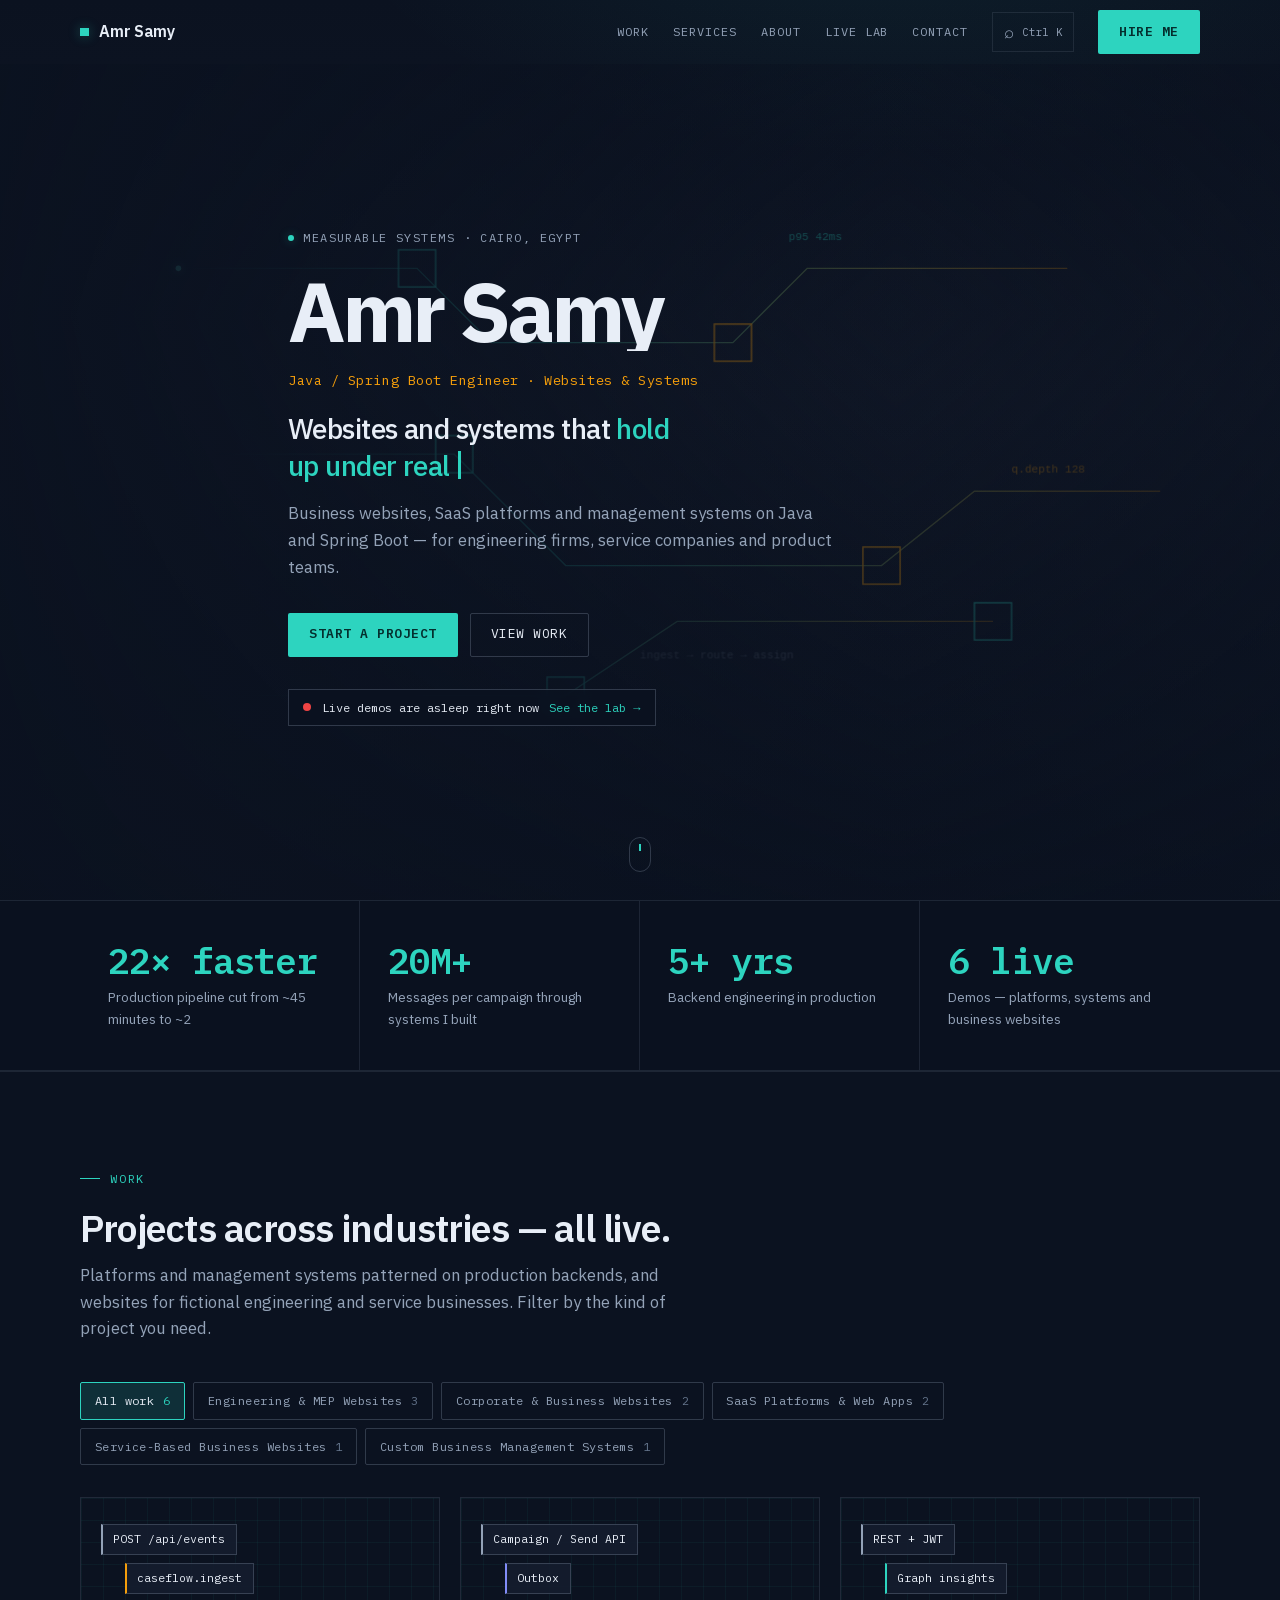
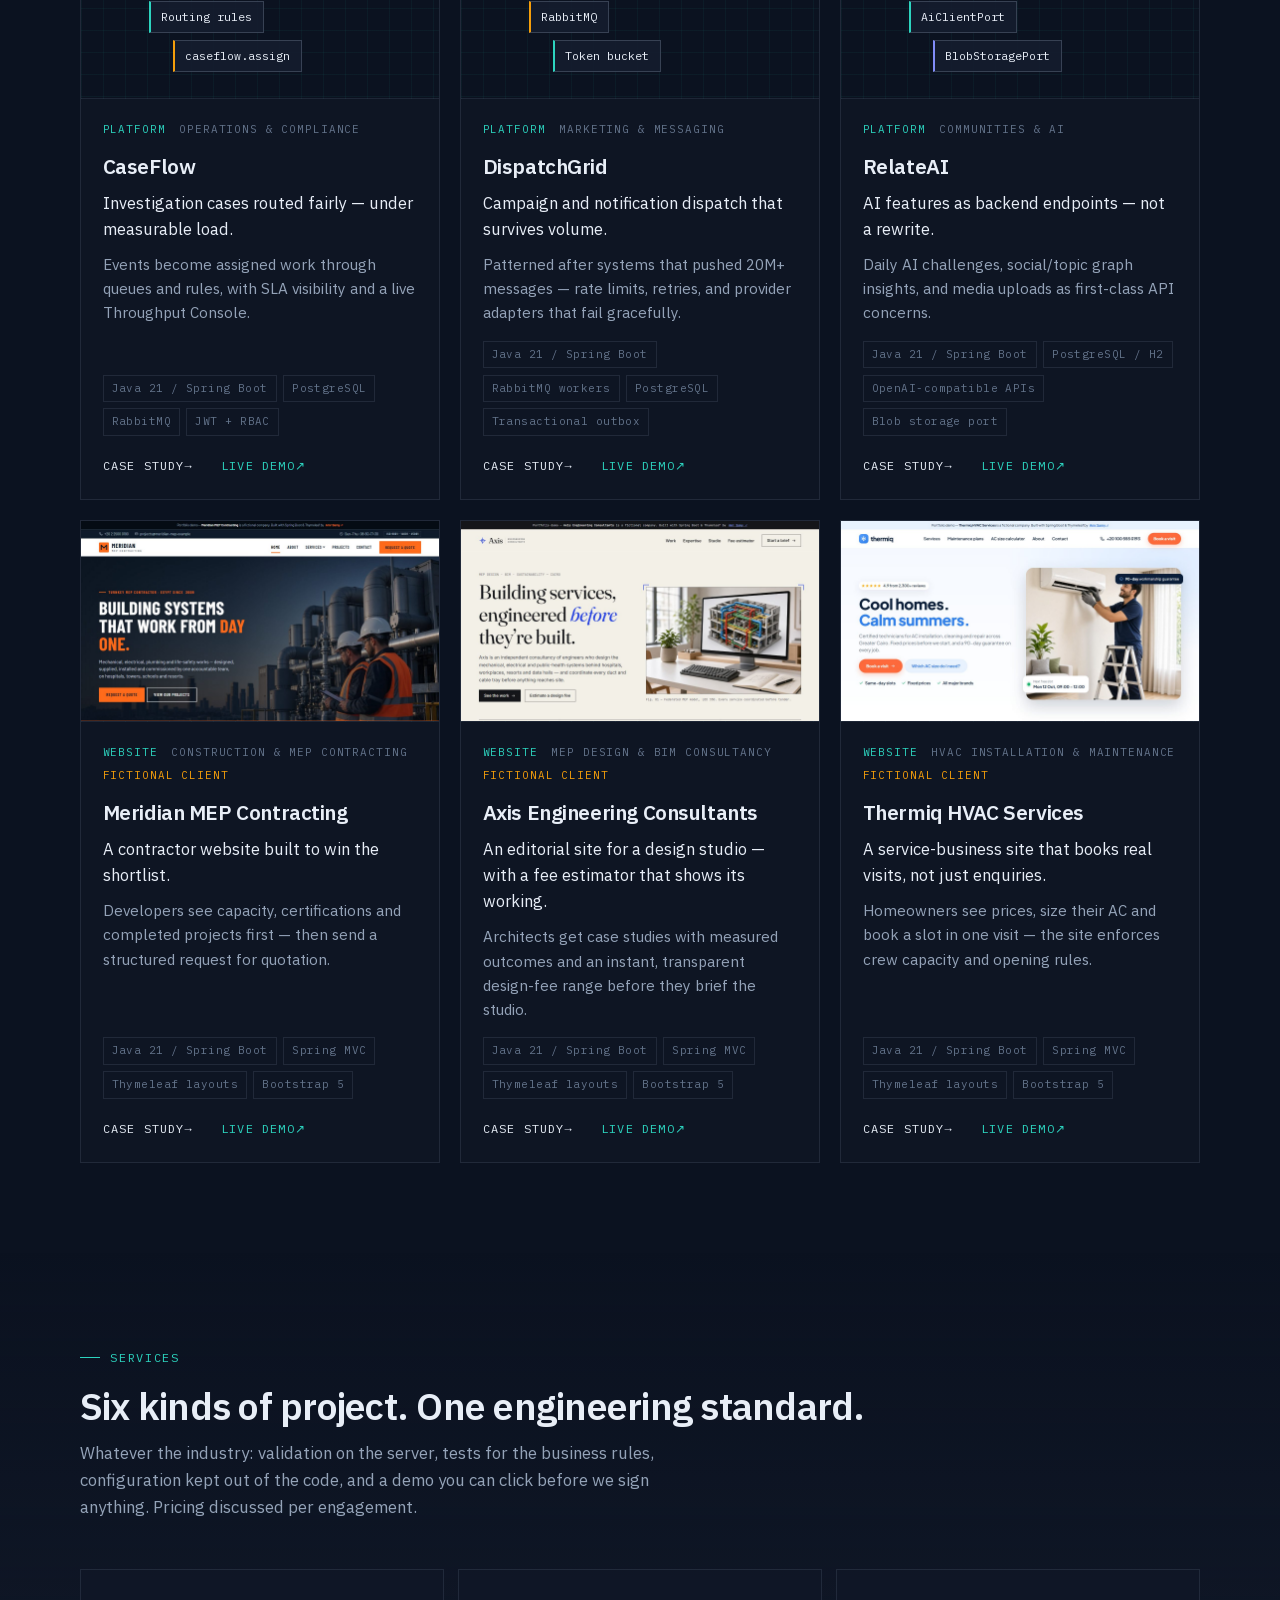
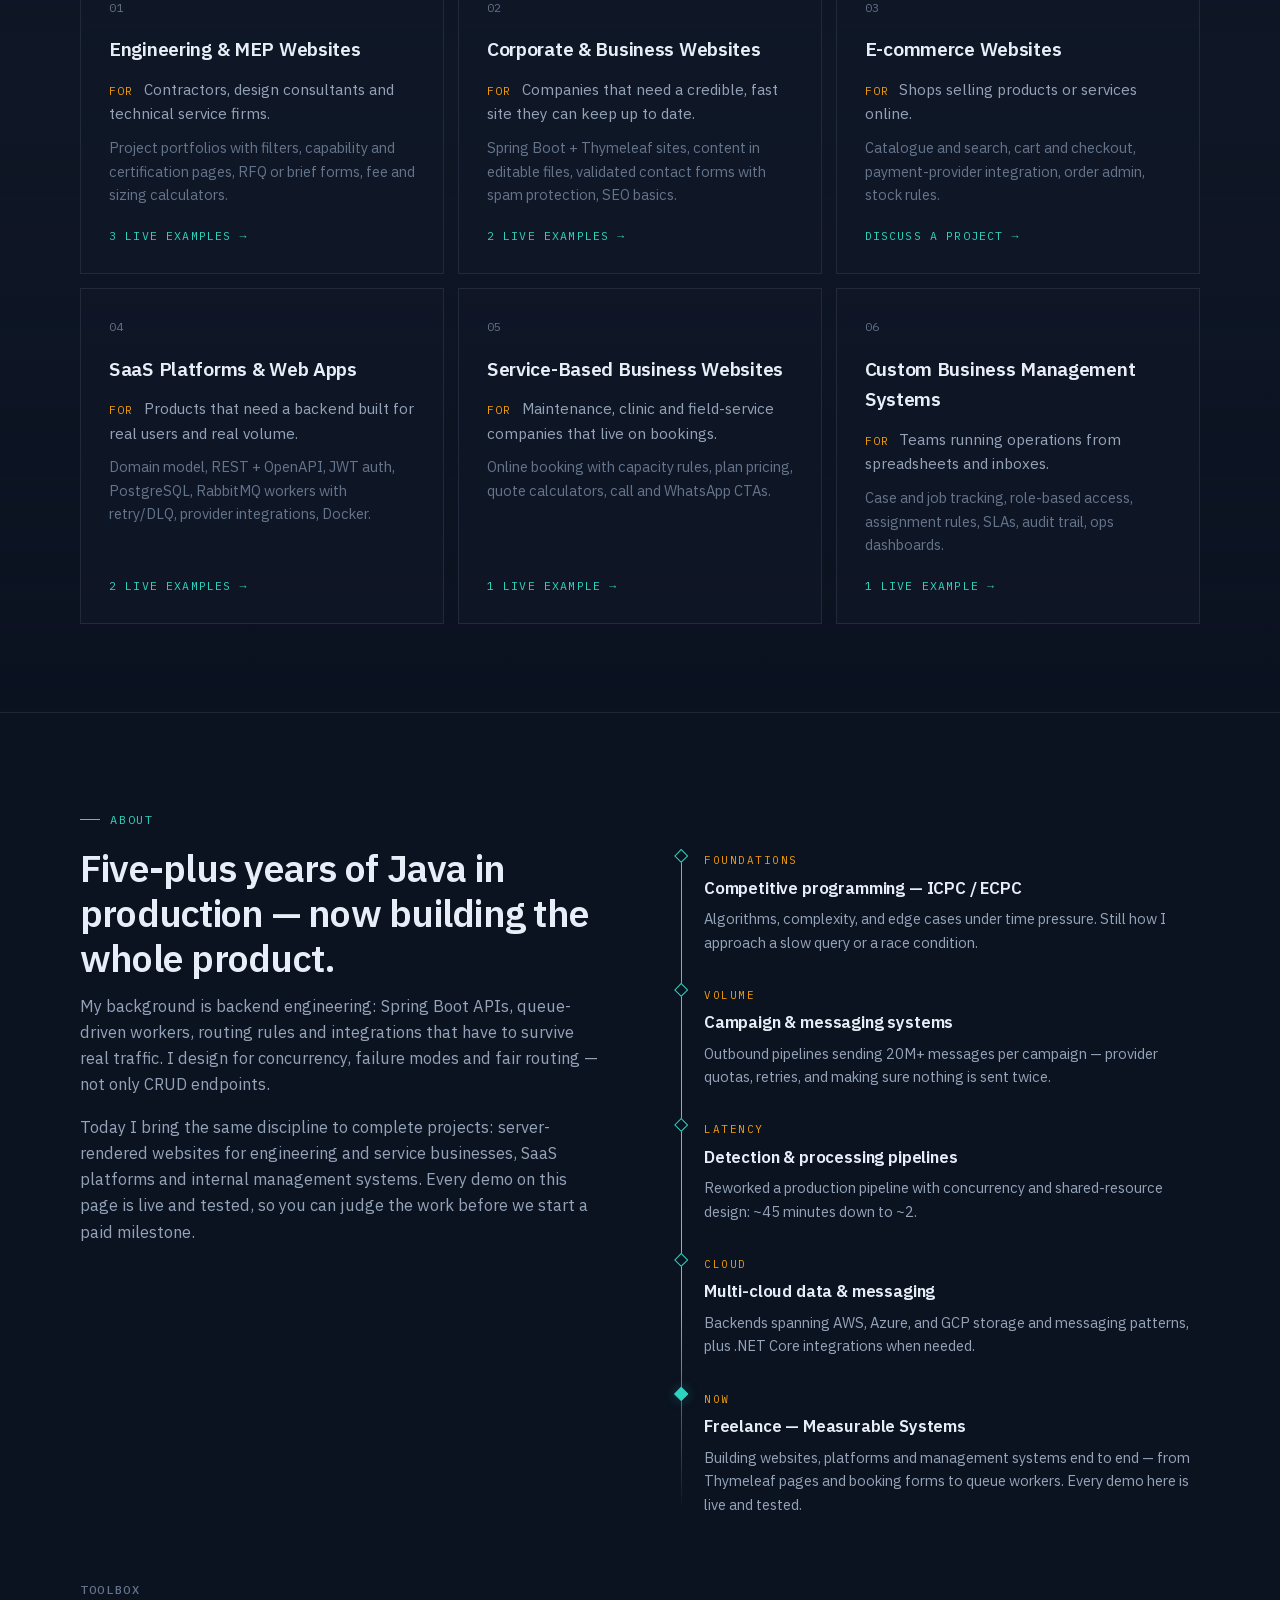
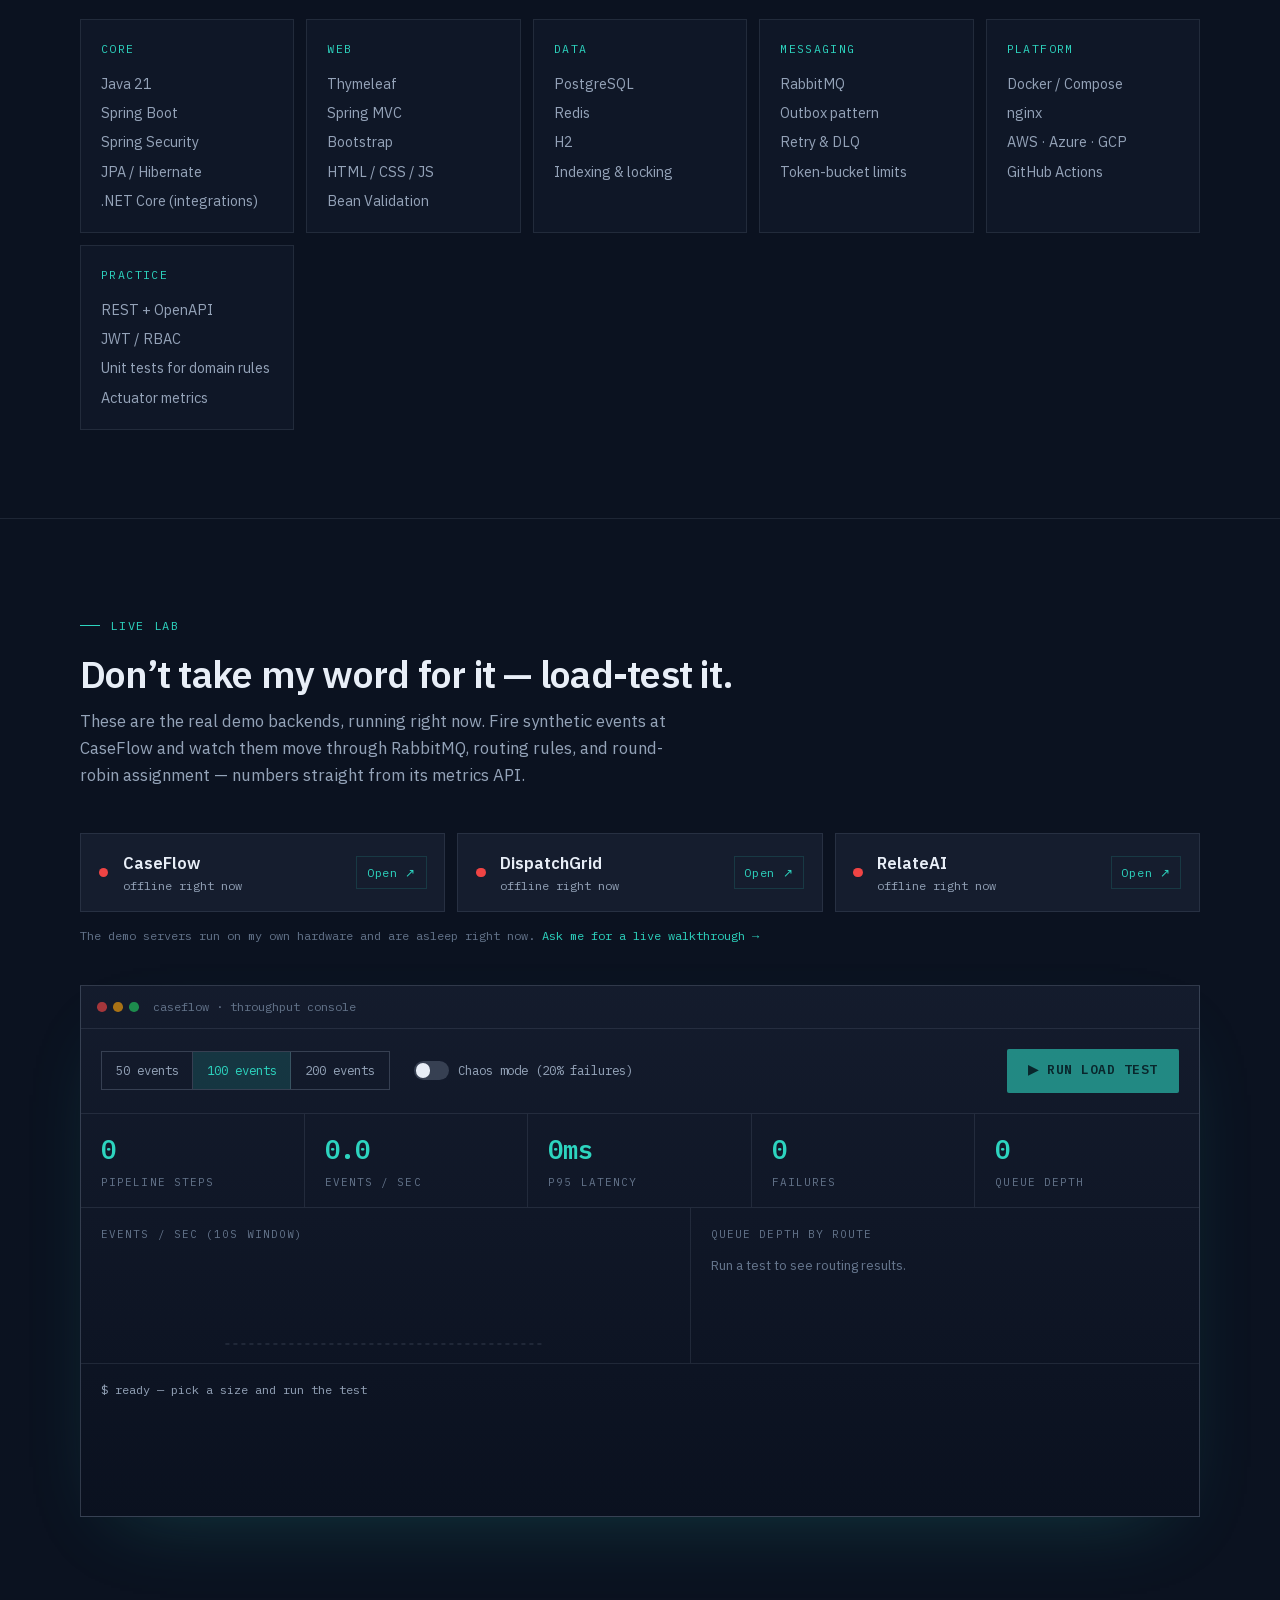
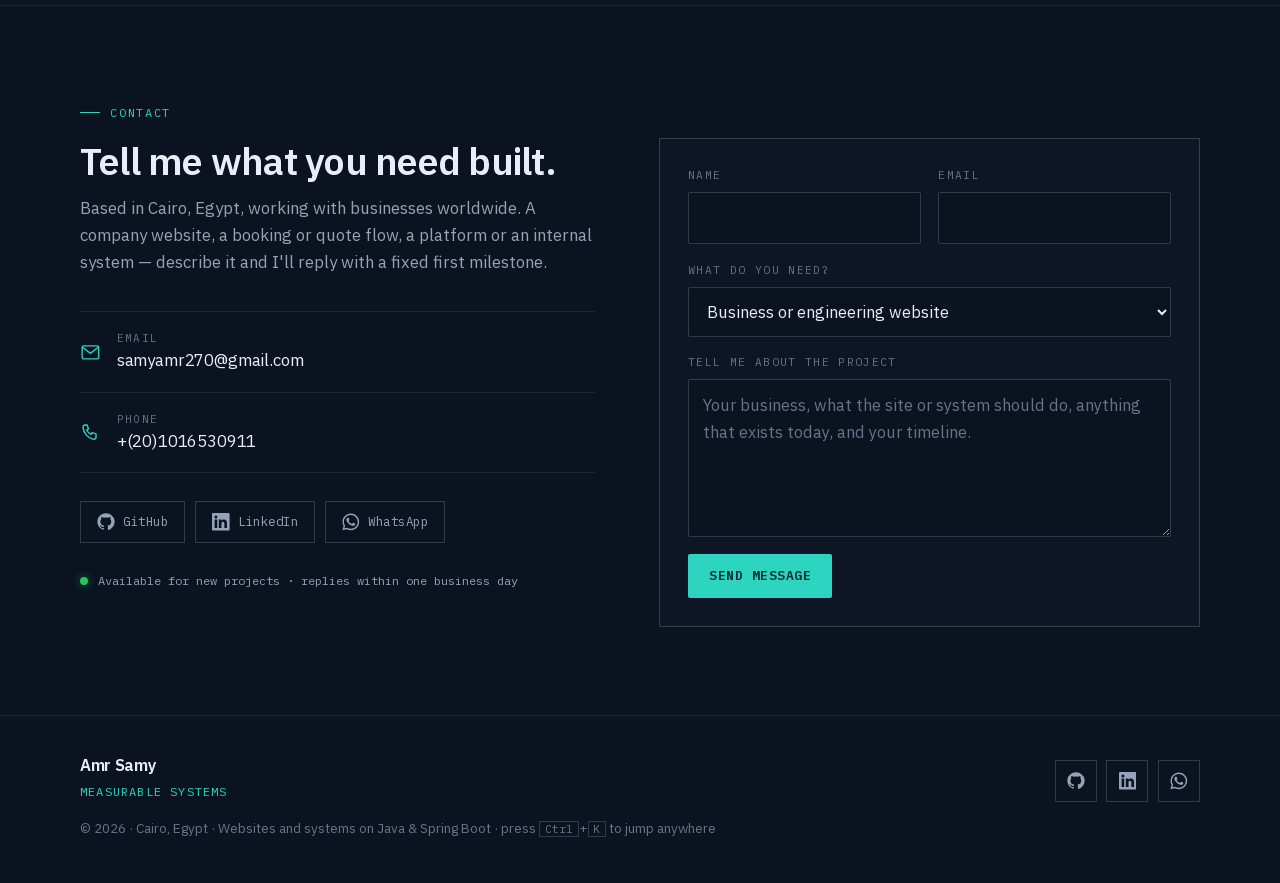
==== commit 25a7b4a1: "Publish portfolio build (b7bd0d7)" ====
--- a/index.html
+++ b/index.html
@@ -1 +1 @@
-<!DOCTYPE html><html lang="en" class="__variable_4eeef7 __variable_aa62b7"><head><meta charSet="utf-8"/><meta name="viewport" content="width=device-width, initial-scale=1"/><link rel="preload" href="/_next/static/media/26d4368bf94c0ec4-s.p.woff2" as="font" crossorigin="" type="font/woff2"/><link rel="preload" href="/_next/static/media/98e207f02528a563-s.p.woff2" as="font" crossorigin="" type="font/woff2"/><link rel="preload" href="/_next/static/media/d3ebbfd689654d3a-s.p.woff2" as="font" crossorigin="" type="font/woff2"/><link rel="preload" href="/_next/static/media/db96af6b531dc71f-s.p.woff2" as="font" crossorigin="" type="font/woff2"/><link rel="stylesheet" href="/_next/static/css/2e21a2af800db835.css" data-precedence="next"/><link rel="stylesheet" href="/_next/static/css/f77df0530e30dd46.css" data-precedence="next"/><link rel="preload" as="script" fetchPriority="low" href="/_next/static/chunks/webpack-fe8c6d1a7f75180b.js"/><script src="/_next/static/chunks/fd9d1056-88c8a1669018f964.js" async=""></script><script src="/_next/static/chunks/117-1b55894b1eadca56.js" async=""></script><script src="/_next/static/chunks/main-app-6fca1515cee9a03c.js" async=""></script><script src="/_next/static/chunks/972-a1597467b2f45725.js" async=""></script><script src="/_next/static/chunks/app/page-d2ecae234bbc5d9b.js" async=""></script><script src="/_next/static/chunks/app/layout-d98cd0db52b35781.js" async=""></script><meta name="theme-color" content="#0b1220"/><meta name="color-scheme" content="dark"/><title>Amr Samy — Measurable Systems</title><meta name="description" content="Backend systems that turn slow, fragile business processes into fast, reliable pipelines — queues, rules, integrations, and APIs that hold up under real volume."/><meta name="application-name" content="Amr Samy"/><link rel="author" href="https://amrsamy203.github.io"/><meta name="author" content="Amr Samy"/><meta name="keywords" content="backend engineer,Java,Spring Boot,RabbitMQ,PostgreSQL,microservices,event-driven,freelance backend developer,Cairo"/><meta name="creator" content="Amr Samy"/><meta name="robots" content="index, follow"/><link rel="canonical" href="https://amrsamy203.github.io"/><meta property="og:title" content="Amr Samy — Measurable Systems"/><meta property="og:description" content="Backend systems that turn slow, fragile business processes into fast, reliable pipelines — queues, rules, integrations, and APIs that hold up under real volume."/><meta property="og:url" content="https://amrsamy203.github.io"/><meta property="og:site_name" content="Amr Samy"/><meta property="og:locale" content="en_US"/><meta property="og:image:type" content="image/png"/><meta property="og:image:width" content="1200"/><meta property="og:image:height" content="630"/><meta property="og:image:alt" content="Amr Samy — Backend Engineer · Java / Spring Boot"/><meta property="og:image" content="https://amrsamy203.github.io/opengraph-image.png?dcdf62b84a8c23c7"/><meta property="og:type" content="website"/><meta name="twitter:card" content="summary_large_image"/><meta name="twitter:title" content="Amr Samy — Measurable Systems"/><meta name="twitter:description" content="Backend systems that turn slow, fragile business processes into fast, reliable pipelines — queues, rules, integrations, and APIs that hold up under real volume."/><meta name="twitter:image:type" content="image/png"/><meta name="twitter:image:width" content="1200"/><meta name="twitter:image:height" content="630"/><meta name="twitter:image:alt" content="Amr Samy — Backend Engineer · Java / Spring Boot"/><meta name="twitter:image" content="https://amrsamy203.github.io/opengraph-image.png?dcdf62b84a8c23c7"/><link rel="icon" href="/icon.svg?455a6527e2ee615d" type="image/svg+xml" sizes="any"/><meta name="next-size-adjust"/><script>document.documentElement.classList.add('js')</script><script type="application/ld+json">{"@context":"https://schema.org","@type":"Person","name":"Amr Samy","jobTitle":"Backend Engineer · Java / Spring Boot","description":"Backend systems that turn slow, fragile business processes into fast, reliable pipelines — queues, rules, integrations, and APIs that hold up under real volume.","email":"mailto:samyamr270@gmail.com","telephone":"+(20)1016530911","url":"https://amrsamy203.github.io","address":{"@type":"PostalAddress","addressLocality":"Cairo","addressCountry":"EG"},"sameAs":["https://github.com/amrsamy203","https://www.linkedin.com/in/amr-samy-2851ab13b"],"knowsAbout":["Java","Spring Boot","RabbitMQ","PostgreSQL","Docker","Distributed systems"]}</script><script src="/_next/static/chunks/polyfills-42372ed130431b0a.js" noModule=""></script></head><body><a href="#main" class="skip-link">Skip to content</a><div class="site"><header class="Header_header__KwdYD "><div class="container Header_inner__DLT3k"><a class="Header_brand__fkyv5" href="/"><span class="Header_brandMark__w5wIs" aria-hidden="true"></span><span class="Header_brandName__5tcaj">Amr Samy</span></a><nav class="Header_nav__tNWGY" aria-label="Primary"><a href="/#work" class="Header_navLink__Rvw2c">Work</a><a href="/#services" class="Header_navLink__Rvw2c">Services</a><a href="/#about" class="Header_navLink__Rvw2c">About</a><a href="/#lab" class="Header_navLink__Rvw2c">Live lab</a><a href="/#contact" class="Header_navLink__Rvw2c">Contact</a></nav><button type="button" class="Header_cmdk__OG5VH" aria-label="Open command menu (Ctrl+K)"><span aria-hidden="true">⌕</span><kbd>Ctrl K</kbd></button><a href="/#contact" class="btn btn-primary Header_cta__xbIXT">Hire me</a><button type="button" class="Header_menuBtn__4zUe8" aria-expanded="false" aria-controls="mobile-nav" aria-label="Open menu"><span></span><span></span></button></div><div id="mobile-nav" class="Header_mobile__GtAmL "><nav aria-label="Mobile"><a href="/#work">Work</a><a href="/#services">Services</a><a href="/#about">About</a><a href="/#lab">Live lab</a><a href="/#contact">Contact</a><a href="/#contact" class="btn btn-primary">Hire me</a></nav></div></header><main id="main"><section class="Hero_hero__bqvNd" aria-labelledby="hero-brand"><div class="Hero_visual__Gy317" aria-hidden="true"><div class="HeroVisual_wrap___TqYu"><svg class="HeroVisual_svg__aNkxF" viewBox="0 0 1440 900" fill="none" xmlns="http://www.w3.org/2000/svg" preserveAspectRatio="xMidYMid slice"><defs><linearGradient id="gridFade" x1="0" y1="0" x2="1" y2="1"><stop offset="0%" stop-color="#2DD4BF" stop-opacity="0.18"></stop><stop offset="55%" stop-color="#2DD4BF" stop-opacity="0.05"></stop><stop offset="100%" stop-color="#F59E0B" stop-opacity="0.08"></stop></linearGradient><linearGradient id="pipe" x1="0" y1="0" x2="1" y2="0"><stop offset="0%" stop-color="#2DD4BF" stop-opacity="0"></stop><stop offset="40%" stop-color="#2DD4BF" stop-opacity="0.7"></stop><stop offset="100%" stop-color="#F59E0B" stop-opacity="0.55"></stop></linearGradient></defs><g class="HeroVisual_grid__hxgHp" stroke="url(#gridFade)" stroke-width="1"><line x1="180" y1="40" x2="180" y2="860"></line><line x1="270" y1="40" x2="270" y2="860"></line><line x1="360" y1="40" x2="360" y2="860"></line><line x1="450" y1="40" x2="450" y2="860"></line><line x1="540" y1="40" x2="540" y2="860"></line><line x1="630" y1="40" x2="630" y2="860"></line><line x1="720" y1="40" x2="720" y2="860"></line><line x1="810" y1="40" x2="810" y2="860"></line><line x1="900" y1="40" x2="900" y2="860"></line><line x1="990" y1="40" x2="990" y2="860"></line><line x1="1080" y1="40" x2="1080" y2="860"></line><line x1="1170" y1="40" x2="1170" y2="860"></line><line x1="1260" y1="40" x2="1260" y2="860"></line><line x1="1350" y1="40" x2="1350" y2="860"></line><line x1="120" y1="80" x2="1380" y2="80"></line><line x1="120" y1="160" x2="1380" y2="160"></line><line x1="120" y1="240" x2="1380" y2="240"></line><line x1="120" y1="320" x2="1380" y2="320"></line><line x1="120" y1="400" x2="1380" y2="400"></line><line x1="120" y1="480" x2="1380" y2="480"></line><line x1="120" y1="560" x2="1380" y2="560"></line><line x1="120" y1="640" x2="1380" y2="640"></line><line x1="120" y1="720" x2="1380" y2="720"></line><line x1="120" y1="800" x2="1380" y2="800"></line></g><g class="HeroVisual_paths__RrWQO" stroke="url(#pipe)" stroke-width="1.5" fill="none"><path id="hv-pathA" class="HeroVisual_pathA__tI_0J" d="M220 220 H480 L560 300 H820 L900 220 H1180"></path><path id="hv-pathB" class="HeroVisual_pathB__d8539" d="M260 420 H520 L640 540 H980 L1080 460 H1280"></path><path id="hv-pathC" class="HeroVisual_pathC__4h9I0" d="M300 680 H640 L760 600 H1100"></path></g><g class="HeroVisual_packets__4JGvT"><circle r="3" visibility="hidden" class="HeroVisual_packetTeal__awnyX"><set attributeName="visibility" to="visible" begin="3s" fill="freeze"></set><animateMotion dur="5.5s" begin="3s" repeatCount="indefinite" rotate="auto"><mpath href="#hv-pathA"></mpath></animateMotion></circle><circle r="2.5" visibility="hidden" class="HeroVisual_packetTeal__awnyX"><set attributeName="visibility" to="visible" begin="5.2s" fill="freeze"></set><animateMotion dur="5.5s" begin="5.2s" repeatCount="indefinite" rotate="auto"><mpath href="#hv-pathA"></mpath></animateMotion></circle><circle r="3" visibility="hidden" class="HeroVisual_packetAmber__O3SnO"><set attributeName="visibility" to="visible" begin="6.9s" fill="freeze"></set><animateMotion dur="5.5s" begin="6.9s" repeatCount="indefinite" rotate="auto"><mpath href="#hv-pathA"></mpath></animateMotion></circle><circle r="3" visibility="hidden" class="HeroVisual_packetTeal__awnyX"><set attributeName="visibility" to="visible" begin="3.4s" fill="freeze"></set><animateMotion dur="6.5s" begin="3.4s" repeatCount="indefinite" rotate="auto"><mpath href="#hv-pathB"></mpath></animateMotion></circle><circle r="2.5" visibility="hidden" class="HeroVisual_packetAmber__O3SnO"><set attributeName="visibility" to="visible" begin="5.6s" fill="freeze"></set><animateMotion dur="6.5s" begin="5.6s" repeatCount="indefinite" rotate="auto"><mpath href="#hv-pathB"></mpath></animateMotion></circle><circle r="3" visibility="hidden" class="HeroVisual_packetTeal__awnyX"><set attributeName="visibility" to="visible" begin="7.8s" fill="freeze"></set><animateMotion dur="6.5s" begin="7.8s" repeatCount="indefinite" rotate="auto"><mpath href="#hv-pathB"></mpath></animateMotion></circle><circle r="3" visibility="hidden" class="HeroVisual_packetTeal__awnyX"><set attributeName="visibility" to="visible" begin="3.8s" fill="freeze"></set><animateMotion dur="4.5s" begin="3.8s" repeatCount="indefinite" rotate="auto"><mpath href="#hv-pathC"></mpath></animateMotion></circle><circle r="2.5" visibility="hidden" class="HeroVisual_packetTeal__awnyX"><set attributeName="visibility" to="visible" begin="6s" fill="freeze"></set><animateMotion dur="4.5s" begin="6s" repeatCount="indefinite" rotate="auto"><mpath href="#hv-pathC"></mpath></animateMotion></circle></g><g><rect x="460" y="200" width="40" height="40" class="HeroVisual_nodeTeal__eMCUM"></rect><rect x="800" y="280" width="40" height="40" class="HeroVisual_nodeAmber__X8lCo"></rect><rect x="500" y="400" width="40" height="40" class="HeroVisual_nodeTeal__eMCUM"></rect><rect x="960" y="520" width="40" height="40" class="HeroVisual_nodeAmber__X8lCo"></rect><rect x="620" y="660" width="40" height="40" class="HeroVisual_nodeTeal__eMCUM"></rect><rect x="1080" y="580" width="40" height="40" class="HeroVisual_nodeTeal__eMCUM"></rect></g><g class="HeroVisual_metrics__CC_qP" font-family="IBM Plex Mono, monospace"><text x="880" y="190" fill="#2DD4BF" font-size="12" opacity="0.85">p95 42ms</text><text x="1120" y="440" fill="#F59E0B" font-size="12" opacity="0.8">q.depth 128</text><text x="720" y="640" fill="#94A3B8" font-size="12" opacity="0.7">ingest → route → assign</text></g></svg><div class="HeroVisual_vignette__stXZ6"></div></div></div><div class="container Hero_content__WDVga"><p class="Hero_eyebrow__zlAY_"><span class="Hero_dot__puHJ9"></span>Measurable Systems<!-- --> · <!-- -->Cairo, Egypt</p><h1 id="hero-brand" class="Hero_brand__KK258">Amr Samy</h1><p class="Hero_role__10bDd">Backend Engineer · Java / Spring Boot</p><p class="Hero_headline__wPoAT" aria-label="Backend systems that hold up under real volume."><span aria-hidden="true">Backend systems that<!-- --> <span class="TypedHeadline_typed__Y2FOz">hold up under real volume.</span><span class="TypedHeadline_caret__Eergk"></span></span></p><p class="Hero_support__OjMrm">Queues, rules, integrations, and APIs that turn slow, fragile business processes into fast, reliable pipelines.</p><div class="Hero_ctas__dB6t2"><a href="#contact" class="btn btn-primary">Start a project</a><a href="#work" class="btn btn-ghost">View work</a></div><a href="#lab" class="StatusPill_pill__gfhwC" aria-live="polite"><span class="StatusPill_dot__46slu StatusPill_checking__Phom9" aria-hidden="true"></span><span>Checking live systems…</span><span class="StatusPill_cta__HVNaz">Load-test them →</span></a></div><a href="#impact" class="Hero_scrollCue__HovjE" aria-label="Scroll to impact"><span></span></a></section><section id="impact" class="Impact_section__hvW0e" aria-label="Impact"><div class="container Impact_grid__Fb37A"><div class="Impact_cell__kQrIa" data-reveal="true" data-glow="true" style="--reveal-delay:0s"><div class="MetricCounter_metric__EXxEN"><p class="MetricCounter_value__j8nvE">0<!-- -->× faster</p><p class="MetricCounter_label__UomOY">Production pipeline cut from ~45 minutes to ~2</p></div></div><div class="Impact_cell__kQrIa" data-reveal="true" data-glow="true" style="--reveal-delay:0.08s"><div class="MetricCounter_metric__EXxEN"><p class="MetricCounter_value__j8nvE">0<!-- -->M+</p><p class="MetricCounter_label__UomOY">Messages per campaign through systems I built</p></div></div><div class="Impact_cell__kQrIa" data-reveal="true" data-glow="true" style="--reveal-delay:0.16s"><div class="MetricCounter_metric__EXxEN"><p class="MetricCounter_value__j8nvE">0<!-- -->+ yrs</p><p class="MetricCounter_label__UomOY">Backend engineering in production</p></div></div><div class="Impact_cell__kQrIa" data-reveal="true" data-glow="true" style="--reveal-delay:0.24s"><div class="MetricCounter_metric__EXxEN"><p class="MetricCounter_value__j8nvE">0<!-- --> live</p><p class="MetricCounter_label__UomOY">Demo systems you can load-test right now</p></div></div></div></section><section id="work" class="section SelectedWork_section__ChX1a"><div class="container"><p class="section-label">Selected work</p><h2 class="section-title" data-reveal="true">Outcomes first. Architecture second.</h2><p class="section-lead" data-reveal="true">Anonymized systems patterned on production backends — routing, dispatch, and AI feature endpoints you can evaluate by results.</p><ul class="SelectedWork_list__5ng13"><li class="SelectedWork_item__NI6Ni" data-reveal="true" data-glow="true"><div class="SelectedWork_index___7NPR"><span class="mono">0<!-- -->1</span></div><div class="SelectedWork_body__Gfu4i"><h3 class="SelectedWork_name__4DDtN">CaseFlow</h3><p class="SelectedWork_tagline__1NnIg">Investigation cases routed fairly — under measurable load.</p><p class="SelectedWork_outcome__FjSFC">Events become assigned work through queues and rules, with SLA visibility and a live Throughput Console.</p><ul class="SelectedWork_chips__b1FM3" aria-label="Tech"><li>Java 21 / Spring Boot</li><li>PostgreSQL</li><li>RabbitMQ</li><li>JWT + RBAC</li></ul><div class="SelectedWork_actions__B5rkc"><a class="SelectedWork_link__1frWa" href="/work/caseflow">Case study<span aria-hidden="true"> →</span></a><a href="https://edgy-bagged-overheat.ngrok-free.dev/caseflow/" target="_blank" rel="noopener noreferrer" class="SelectedWork_link__1frWa SelectedWork_live__XOYBO">Live demo<span aria-hidden="true"> ↗</span></a></div></div></li><li class="SelectedWork_item__NI6Ni" data-reveal="true" data-glow="true"><div class="SelectedWork_index___7NPR"><span class="mono">0<!-- -->2</span></div><div class="SelectedWork_body__Gfu4i"><h3 class="SelectedWork_name__4DDtN">DispatchGrid</h3><p class="SelectedWork_tagline__1NnIg">Campaign and notification dispatch that survives volume.</p><p class="SelectedWork_outcome__FjSFC">Patterned after systems that pushed 20M+ messages — rate limits, retries, and provider adapters that fail gracefully.</p><ul class="SelectedWork_chips__b1FM3" aria-label="Tech"><li>Java 21 / Spring Boot</li><li>RabbitMQ workers</li><li>PostgreSQL</li><li>Transactional outbox</li></ul><div class="SelectedWork_actions__B5rkc"><a class="SelectedWork_link__1frWa" href="/work/dispatchgrid">Case study<span aria-hidden="true"> →</span></a><a href="https://edgy-bagged-overheat.ngrok-free.dev/dispatchgrid/" target="_blank" rel="noopener noreferrer" class="SelectedWork_link__1frWa SelectedWork_live__XOYBO">Live demo<span aria-hidden="true"> ↗</span></a></div></div></li><li class="SelectedWork_item__NI6Ni" data-reveal="true" data-glow="true"><div class="SelectedWork_index___7NPR"><span class="mono">0<!-- -->3</span></div><div class="SelectedWork_body__Gfu4i"><h3 class="SelectedWork_name__4DDtN">RelateAI</h3><p class="SelectedWork_tagline__1NnIg">AI features as backend endpoints — not a rewrite.</p><p class="SelectedWork_outcome__FjSFC">Daily AI challenges, social/topic graph insights, and media uploads as first-class API concerns.</p><ul class="SelectedWork_chips__b1FM3" aria-label="Tech"><li>Java 21 / Spring Boot</li><li>PostgreSQL / H2</li><li>OpenAI-compatible APIs</li><li>Blob storage port</li></ul><div class="SelectedWork_actions__B5rkc"><a class="SelectedWork_link__1frWa" href="/work/relateai">Case study<span aria-hidden="true"> →</span></a><a href="https://edgy-bagged-overheat.ngrok-free.dev/relateai/" target="_blank" rel="noopener noreferrer" class="SelectedWork_link__1frWa SelectedWork_live__XOYBO">Live demo<span aria-hidden="true"> ↗</span></a></div></div></li></ul></div></section><section id="services" class="section Services_section__4JQGS"><div class="container"><p class="section-label">Services</p><h2 class="section-title" data-reveal="true">Packages for backends that move work.</h2><p class="section-lead" data-reveal="true">Mid-tier specialist posture — scoped milestones for APIs, queues, integrations, and batch performance. Pricing discussed per engagement.</p><div class="Services_grid__s7uBf"><article class="Services_pkg__8q5Og" data-reveal="true" data-glow="true" style="--reveal-delay:0s"><span class="Services_index__TXgJ0">0<!-- -->1</span><h3 class="Services_name__see48">API MVP</h3><p class="Services_for__pUgL_"><span class="Services_forLabel__AeDEd">For</span> <!-- -->New product or internal tool needing a solid first backend.</p><p class="Services_includes__SQVw2">Domain model, REST + OpenAPI, JWT auth, Postgres schema, Docker Compose, basic tests.</p></article><article class="Services_pkg__8q5Og" data-reveal="true" data-glow="true" style="--reveal-delay:0.07s"><span class="Services_index__TXgJ0">0<!-- -->2</span><h3 class="Services_name__see48">Queue Worker + Ops Surface</h3><p class="Services_for__pUgL_"><span class="Services_forLabel__AeDEd">For</span> <!-- -->Cases, jobs, or notifications that must run asynchronously.</p><p class="Services_includes__SQVw2">RabbitMQ workers, retry/DLQ, assignment or dispatch rules, thin ops UI, metrics endpoint.</p></article><article class="Services_pkg__8q5Og" data-reveal="true" data-glow="true" style="--reveal-delay:0.14s"><span class="Services_index__TXgJ0">0<!-- -->3</span><h3 class="Services_name__see48">Provider Integration</h3><p class="Services_for__pUgL_"><span class="Services_forLabel__AeDEd">For</span> <!-- -->Connect SMS, email, webhooks, payments, or legacy SOAP to your app.</p><p class="Services_includes__SQVw2">Adapter strategy, rate limits, idempotency, failure notes, auth as required.</p></article><article class="Services_pkg__8q5Og" data-reveal="true" data-glow="true" style="--reveal-delay:0.21000000000000002s"><span class="Services_index__TXgJ0">0<!-- -->4</span><h3 class="Services_name__see48">Batch Optimization Audit</h3><p class="Services_for__pUgL_"><span class="Services_forLabel__AeDEd">For</span> <!-- -->Jobs that are too slow or unstable under real volume.</p><p class="Services_includes__SQVw2">Measurement plan, bottleneck report, prioritized fixes — implementation quoted separately.</p></article></div></div></section><section id="about" class="section About_section__fhW5H"><div class="container"><p class="section-label">About</p><div class="About_layout__M9zu_"><div data-reveal="true"><h2 class="section-title">Five-plus years building backends where latency and volume matter.</h2><p class="About_copy__RqJZW">Most of my work sits behind the UI: Spring Boot APIs, queue-driven workers, routing rules, and integrations that have to survive real traffic. I design for concurrency, failure modes, and fair routing — not only CRUD endpoints.</p><p class="About_copy__RqJZW">I freelance for teams that need that kind of backend thinking. The demos on this page expose their metrics on purpose, so you can judge the engineering before we start a paid milestone.</p></div><ol class="About_timeline__yUCxJ" aria-label="Career journey"><li class="About_step__y0hUv" data-reveal="true" style="--reveal-delay:0s"><span class="About_stage__lAEuW">Foundations</span><h3 class="About_stepTitle__jF9FN">Competitive programming — ICPC / ECPC</h3><p class="About_stepBody__gnTve">Algorithms, complexity, and edge cases under time pressure. Still how I approach a slow query or a race condition.</p></li><li class="About_step__y0hUv" data-reveal="true" style="--reveal-delay:0.07s"><span class="About_stage__lAEuW">Volume</span><h3 class="About_stepTitle__jF9FN">Campaign &amp; messaging systems</h3><p class="About_stepBody__gnTve">Outbound pipelines sending 20M+ messages per campaign — provider quotas, retries, and making sure nothing is sent twice.</p></li><li class="About_step__y0hUv" data-reveal="true" style="--reveal-delay:0.14s"><span class="About_stage__lAEuW">Latency</span><h3 class="About_stepTitle__jF9FN">Detection &amp; processing pipelines</h3><p class="About_stepBody__gnTve">Reworked a production pipeline with concurrency and shared-resource design: ~45 minutes down to ~2.</p></li><li class="About_step__y0hUv" data-reveal="true" style="--reveal-delay:0.21000000000000002s"><span class="About_stage__lAEuW">Cloud</span><h3 class="About_stepTitle__jF9FN">Multi-cloud data &amp; messaging</h3><p class="About_stepBody__gnTve">Backends spanning AWS, Azure, and GCP storage and messaging patterns, plus .NET Core integrations when needed.</p></li><li class="About_step__y0hUv" data-reveal="true" style="--reveal-delay:0.28s"><span class="About_stage__lAEuW">Now</span><h3 class="About_stepTitle__jF9FN">Freelance — Measurable Systems</h3><p class="About_stepBody__gnTve">Building queue-driven APIs and integrations for teams that need backends they can measure. Every demo here exposes its metrics.</p></li></ol></div><div class="About_stackWrap__3gpP_"><h3 class="About_stackTitle__Pwo9f" data-reveal="true">Toolbox</h3><div class="About_stackGrid__vvChD"><div class="About_stackCard__Td0I0" data-reveal="true" data-glow="true" style="--reveal-delay:0s"><p class="About_stackGroup__X8xxw">Core</p><ul><li>Java 21</li><li>Spring Boot</li><li>Spring Security</li><li>JPA / Hibernate</li><li>.NET Core (integrations)</li></ul></div><div class="About_stackCard__Td0I0" data-reveal="true" data-glow="true" style="--reveal-delay:0.06s"><p class="About_stackGroup__X8xxw">Data</p><ul><li>PostgreSQL</li><li>Redis</li><li>H2</li><li>Indexing &amp; locking</li></ul></div><div class="About_stackCard__Td0I0" data-reveal="true" data-glow="true" style="--reveal-delay:0.12s"><p class="About_stackGroup__X8xxw">Messaging</p><ul><li>RabbitMQ</li><li>Outbox pattern</li><li>Retry &amp; DLQ</li><li>Token-bucket limits</li></ul></div><div class="About_stackCard__Td0I0" data-reveal="true" data-glow="true" style="--reveal-delay:0.18s"><p class="About_stackGroup__X8xxw">Platform</p><ul><li>Docker / Compose</li><li>nginx</li><li>AWS · Azure · GCP</li><li>GitHub Actions</li></ul></div><div class="About_stackCard__Td0I0" data-reveal="true" data-glow="true" style="--reveal-delay:0.24s"><p class="About_stackGroup__X8xxw">Practice</p><ul><li>REST + OpenAPI</li><li>JWT / RBAC</li><li>Unit tests for domain rules</li><li>Actuator metrics</li></ul></div></div></div></div></section><section id="lab" class="section LiveLab_section__WQzTN"><div class="container"><p class="section-label">Live lab</p><h2 class="section-title" data-reveal="true">Don’t take my word for it — load-test it.</h2><p class="section-lead" data-reveal="true">These are the real demo backends, running right now. Fire synthetic events at CaseFlow and watch them move through RabbitMQ, routing rules, and round-robin assignment — numbers straight from its metrics API.</p><ul class="LiveLab_systems__9JDWL" data-reveal="true"><li class="LiveLab_system__B3TYj" data-glow="true"><span class="LiveLab_dot__z_7hF LiveLab_checking__6nR13" aria-hidden="true"></span><div class="LiveLab_systemBody__8zW5W"><span class="LiveLab_systemName__12OPs">CaseFlow</span><span class="LiveLab_systemMeta__BrpV6">checking…</span></div><a href="https://edgy-bagged-overheat.ngrok-free.dev/caseflow/" target="_blank" rel="noopener noreferrer" class="LiveLab_systemLink__6vv_Z">Open ↗</a></li><li class="LiveLab_system__B3TYj" data-glow="true"><span class="LiveLab_dot__z_7hF LiveLab_checking__6nR13" aria-hidden="true"></span><div class="LiveLab_systemBody__8zW5W"><span class="LiveLab_systemName__12OPs">DispatchGrid</span><span class="LiveLab_systemMeta__BrpV6">checking…</span></div><a href="https://edgy-bagged-overheat.ngrok-free.dev/dispatchgrid/" target="_blank" rel="noopener noreferrer" class="LiveLab_systemLink__6vv_Z">Open ↗</a></li><li class="LiveLab_system__B3TYj" data-glow="true"><span class="LiveLab_dot__z_7hF LiveLab_checking__6nR13" aria-hidden="true"></span><div class="LiveLab_systemBody__8zW5W"><span class="LiveLab_systemName__12OPs">RelateAI</span><span class="LiveLab_systemMeta__BrpV6">checking…</span></div><a href="https://edgy-bagged-overheat.ngrok-free.dev/relateai/" target="_blank" rel="noopener noreferrer" class="LiveLab_systemLink__6vv_Z">Open ↗</a></li></ul><p class="LiveLab_summary__aCAMp" aria-live="polite">Checking system health…</p><div class="LiveLab_console__etE7s" data-reveal="true" data-glow="true"><div class="LiveLab_consoleHead__Bc2U0"><span class="LiveLab_lights__bCLon" aria-hidden="true"><i></i><i></i><i></i></span><span class="LiveLab_consoleTitle__v38O2">caseflow · throughput console</span></div><div class="LiveLab_controls__50CXI"><div class="LiveLab_segment__A47MT" role="radiogroup" aria-label="Events to simulate"><button type="button" role="radio" aria-checked="false" class="">50<!-- --> events</button><button type="button" role="radio" aria-checked="true" class="LiveLab_segActive__h4amR">100<!-- --> events</button><button type="button" role="radio" aria-checked="false" class="">200<!-- --> events</button></div><label class="LiveLab_chaos__I1ijS"><input type="checkbox"/><span class="LiveLab_switch__u2ZLA" aria-hidden="true"></span>Chaos mode (20% failures)</label><button type="button" class="btn btn-primary LiveLab_run__EotTN">▶ Run load test</button></div><div class="LiveLab_stats__IxvRx"><div class="LiveLab_stat__LJoJ1 "><span class="LiveLab_statValue__ik_14">0</span><span class="LiveLab_statLabel__CY67i">Pipeline steps</span></div><div class="LiveLab_stat__LJoJ1 "><span class="LiveLab_statValue__ik_14">0.0</span><span class="LiveLab_statLabel__CY67i">Events / sec</span></div><div class="LiveLab_stat__LJoJ1 "><span class="LiveLab_statValue__ik_14">0<!-- -->ms</span><span class="LiveLab_statLabel__CY67i">p95 latency</span></div><div class="LiveLab_stat__LJoJ1 "><span class="LiveLab_statValue__ik_14">0</span><span class="LiveLab_statLabel__CY67i">Failures</span></div><div class="LiveLab_stat__LJoJ1 "><span class="LiveLab_statValue__ik_14">0</span><span class="LiveLab_statLabel__CY67i">Queue depth</span></div></div><div class="LiveLab_panels__nCPEs"><div class="LiveLab_chart__qoUT1"><p class="LiveLab_panelLabel__Zmegv">events / sec (10s window)</p><svg viewBox="0 0 320 90" class="LiveLab_spark__P29dp" aria-hidden="true"><line x1="0" y1="89" x2="320" y2="89" class="LiveLab_sparkBase__lqGAk"></line></svg></div><div class="LiveLab_queues__YJ_k_"><p class="LiveLab_panelLabel__Zmegv">queue depth by route</p><p class="LiveLab_empty__F5Nl_">Run a test to see routing results.</p></div></div><ol class="LiveLab_log__m7Ihl" aria-live="polite"><li class="LiveLab_info__2TQpq">$ ready — pick a size and run the test</li></ol></div></div></section><section id="contact" class="section Contact_section__vjyLV"><div class="container"><p class="section-label">Contact</p><div class="Contact_layout__gCYLa"><div data-reveal="true"><h2 class="section-title">Tell me about the pipeline that breaks.</h2><p class="section-lead">Based in <!-- -->Cairo, Egypt<!-- -->, working with teams worldwide. Prefer clear scope: queues, integrations, batch latency, or an API MVP — I&#x27;ll reply with a fixed first milestone.</p><div class="Contact_channels__SABEn"><a href="mailto:samyamr270@gmail.com" class="Contact_channel__AOwO9"><svg viewBox="0 0 24 24" class="Contact_channelIcon__aLdso" aria-hidden="true" fill="none" stroke="currentColor" stroke-width="1.6"><rect x="2.5" y="4.5" width="19" height="15" rx="1.5"></rect><path d="m3 6 9 7 9-7"></path></svg><span><span class="Contact_channelLabel__RaFNA">Email</span><span class="Contact_channelValue__YhSsx">samyamr270@gmail.com</span></span></a><a href="tel:+201016530911" class="Contact_channel__AOwO9"><svg viewBox="0 0 24 24" class="Contact_channelIcon__aLdso" aria-hidden="true" fill="none" stroke="currentColor" stroke-width="1.6"><path d="M5 3.5h3.2l1.6 4.4-2.1 1.3a11 11 0 0 0 5.1 5.1l1.3-2.1 4.4 1.6V17a3 3 0 0 1-3 3A15.5 15.5 0 0 1 3.5 6.5a3 3 0 0 1 1.5-3Z"></path></svg><span><span class="Contact_channelLabel__RaFNA">Phone</span><span class="Contact_channelValue__YhSsx">+(20)1016530911</span></span></a></div><ul class="Socials_list__t0MmC Socials_labeled__vMkAt"><li><a href="https://github.com/amrsamy203" target="_blank" rel="noopener noreferrer" class="Socials_link__pLNmK Socials_github__kBoQ7"><svg viewBox="0 0 24 24" class="Socials_icon__cbaeZ" aria-hidden="true" fill="currentColor"><path d="M12 .5a11.5 11.5 0 0 0-3.64 22.41c.58.1.79-.25.79-.56v-2c-3.2.7-3.88-1.37-3.88-1.37-.53-1.33-1.28-1.69-1.28-1.69-1.05-.71.08-.7.08-.7 1.16.08 1.77 1.19 1.77 1.19 1.03 1.77 2.71 1.26 3.37.96.1-.75.4-1.26.73-1.55-2.55-.29-5.24-1.28-5.24-5.68 0-1.26.45-2.28 1.19-3.09-.12-.29-.52-1.46.11-3.05 0 0 .97-.31 3.17 1.18a11 11 0 0 1 5.77 0c2.2-1.49 3.17-1.18 3.17-1.18.63 1.59.23 2.76.11 3.05.74.81 1.19 1.83 1.19 3.09 0 4.41-2.69 5.38-5.26 5.67.41.36.78 1.06.78 2.14v3.17c0 .31.21.67.8.56A11.5 11.5 0 0 0 12 .5Z"></path></svg><span>GitHub</span></a></li><li><a href="https://www.linkedin.com/in/amr-samy-2851ab13b" target="_blank" rel="noopener noreferrer" class="Socials_link__pLNmK Socials_linkedin__6fn2g"><svg viewBox="0 0 24 24" class="Socials_icon__cbaeZ" aria-hidden="true" fill="currentColor"><path d="M20.45 20.45h-3.56v-5.57c0-1.33-.02-3.04-1.85-3.04-1.86 0-2.14 1.45-2.14 2.94v5.67H9.35V9h3.41v1.56h.05c.48-.9 1.64-1.85 3.37-1.85 3.6 0 4.27 2.37 4.27 5.46v6.28ZM5.34 7.43a2.06 2.06 0 1 1 0-4.13 2.06 2.06 0 0 1 0 4.13ZM7.12 20.45H3.56V9h3.56v11.45ZM22.22 0H1.77C.79 0 0 .77 0 1.73v20.54C0 23.23.79 24 1.77 24h20.45c.98 0 1.78-.77 1.78-1.73V1.73C24 .77 23.2 0 22.22 0Z"></path></svg><span>LinkedIn</span></a></li><li><a href="https://wa.me/201016530911" target="_blank" rel="noopener noreferrer" class="Socials_link__pLNmK Socials_whatsapp__QbTRR"><svg viewBox="0 0 24 24" class="Socials_icon__cbaeZ" aria-hidden="true" fill="currentColor"><path d="M17.47 14.38c-.3-.15-1.76-.87-2.03-.97-.27-.1-.47-.15-.67.15-.2.3-.77.97-.94 1.17-.17.2-.35.22-.65.07-.3-.15-1.26-.46-2.4-1.48-.89-.79-1.49-1.77-1.66-2.07-.17-.3-.02-.46.13-.61.13-.13.3-.35.45-.52.15-.17.2-.3.3-.5.1-.2.05-.37-.02-.52-.08-.15-.67-1.61-.92-2.21-.24-.58-.49-.5-.67-.51h-.57c-.2 0-.52.07-.79.37-.27.3-1.04 1.02-1.04 2.48s1.07 2.88 1.21 3.08c.15.2 2.1 3.2 5.08 4.49.71.31 1.26.49 1.69.63.71.23 1.36.2 1.87.12.57-.09 1.76-.72 2.01-1.41.25-.69.25-1.29.17-1.41-.07-.12-.27-.2-.57-.35ZM12.04 21.5h-.01a9.45 9.45 0 0 1-4.82-1.32l-.35-.21-3.58.94.96-3.49-.23-.36a9.43 9.43 0 0 1-1.45-5.03c0-5.22 4.25-9.46 9.48-9.46a9.4 9.4 0 0 1 6.7 2.78 9.4 9.4 0 0 1 2.77 6.69c0 5.22-4.25 9.46-9.47 9.46Zm8.06-17.52A11.32 11.32 0 0 0 12.04.65C5.76.65.65 5.75.65 12.03c0 2 .52 3.96 1.52 5.69L.55 23.65l6.07-1.59a11.36 11.36 0 0 0 5.42 1.38h.01c6.28 0 11.39-5.1 11.39-11.38 0-3.04-1.18-5.9-3.34-8.06Z"></path></svg><span>WhatsApp</span></a></li></ul><p class="Contact_availability__rMXA4"><span class="Contact_availDot__M8v7s" aria-hidden="true"></span> Available for new projects · replies within one business day</p></div><div data-reveal="true"><form class="ContactForm_form__93_AC" data-glow="true"><div class="ContactForm_row__AdyYx"><label class="ContactForm_field__WlekW"><span>Name</span><input required="" autoComplete="name" maxLength="100" name="name"/></label><label class="ContactForm_field__WlekW"><span>Email</span><input type="email" required="" autoComplete="email" maxLength="150" name="email"/></label></div><label class="ContactForm_field__WlekW"><span>What do you need?</span><select name="topic"><option selected="">API / backend build</option><option>Queues &amp; workers</option><option>Integration</option><option>Performance audit</option><option>Something else</option></select></label><label class="ContactForm_field__WlekW"><span>Tell me about the pipeline that breaks</span><textarea name="message" required="" rows="5" maxLength="4000" placeholder="Current setup, volume, what is slow or failing, and your timeline."></textarea></label><input type="text" tabindex="-1" autoComplete="off" class="ContactForm_honey__ZfkeK" aria-hidden="true" name="_honey"/><div class="ContactForm_actions__uIVyQ"><button type="submit" class="btn btn-primary">Send message</button></div></form></div></div></div></section></main><footer class="Footer_footer__pQtti"><div class="container Footer_inner__vtL_T"><div><p class="Footer_brand__0rdww">Amr Samy</p><p class="Footer_theme__M25y4">Measurable Systems</p></div><ul class="Socials_list__t0MmC "><li><a href="https://github.com/amrsamy203" target="_blank" rel="noopener noreferrer" class="Socials_link__pLNmK Socials_github__kBoQ7" aria-label="GitHub"><svg viewBox="0 0 24 24" class="Socials_icon__cbaeZ" aria-hidden="true" fill="currentColor"><path d="M12 .5a11.5 11.5 0 0 0-3.64 22.41c.58.1.79-.25.79-.56v-2c-3.2.7-3.88-1.37-3.88-1.37-.53-1.33-1.28-1.69-1.28-1.69-1.05-.71.08-.7.08-.7 1.16.08 1.77 1.19 1.77 1.19 1.03 1.77 2.71 1.26 3.37.96.1-.75.4-1.26.73-1.55-2.55-.29-5.24-1.28-5.24-5.68 0-1.26.45-2.28 1.19-3.09-.12-.29-.52-1.46.11-3.05 0 0 .97-.31 3.17 1.18a11 11 0 0 1 5.77 0c2.2-1.49 3.17-1.18 3.17-1.18.63 1.59.23 2.76.11 3.05.74.81 1.19 1.83 1.19 3.09 0 4.41-2.69 5.38-5.26 5.67.41.36.78 1.06.78 2.14v3.17c0 .31.21.67.8.56A11.5 11.5 0 0 0 12 .5Z"></path></svg></a></li><li><a href="https://www.linkedin.com/in/amr-samy-2851ab13b" target="_blank" rel="noopener noreferrer" class="Socials_link__pLNmK Socials_linkedin__6fn2g" aria-label="LinkedIn"><svg viewBox="0 0 24 24" class="Socials_icon__cbaeZ" aria-hidden="true" fill="currentColor"><path d="M20.45 20.45h-3.56v-5.57c0-1.33-.02-3.04-1.85-3.04-1.86 0-2.14 1.45-2.14 2.94v5.67H9.35V9h3.41v1.56h.05c.48-.9 1.64-1.85 3.37-1.85 3.6 0 4.27 2.37 4.27 5.46v6.28ZM5.34 7.43a2.06 2.06 0 1 1 0-4.13 2.06 2.06 0 0 1 0 4.13ZM7.12 20.45H3.56V9h3.56v11.45ZM22.22 0H1.77C.79 0 0 .77 0 1.73v20.54C0 23.23.79 24 1.77 24h20.45c.98 0 1.78-.77 1.78-1.73V1.73C24 .77 23.2 0 22.22 0Z"></path></svg></a></li><li><a href="https://wa.me/201016530911" target="_blank" rel="noopener noreferrer" class="Socials_link__pLNmK Socials_whatsapp__QbTRR" aria-label="WhatsApp"><svg viewBox="0 0 24 24" class="Socials_icon__cbaeZ" aria-hidden="true" fill="currentColor"><path d="M17.47 14.38c-.3-.15-1.76-.87-2.03-.97-.27-.1-.47-.15-.67.15-.2.3-.77.97-.94 1.17-.17.2-.35.22-.65.07-.3-.15-1.26-.46-2.4-1.48-.89-.79-1.49-1.77-1.66-2.07-.17-.3-.02-.46.13-.61.13-.13.3-.35.45-.52.15-.17.2-.3.3-.5.1-.2.05-.37-.02-.52-.08-.15-.67-1.61-.92-2.21-.24-.58-.49-.5-.67-.51h-.57c-.2 0-.52.07-.79.37-.27.3-1.04 1.02-1.04 2.48s1.07 2.88 1.21 3.08c.15.2 2.1 3.2 5.08 4.49.71.31 1.26.49 1.69.63.71.23 1.36.2 1.87.12.57-.09 1.76-.72 2.01-1.41.25-.69.25-1.29.17-1.41-.07-.12-.27-.2-.57-.35ZM12.04 21.5h-.01a9.45 9.45 0 0 1-4.82-1.32l-.35-.21-3.58.94.96-3.49-.23-.36a9.43 9.43 0 0 1-1.45-5.03c0-5.22 4.25-9.46 9.48-9.46a9.4 9.4 0 0 1 6.7 2.78 9.4 9.4 0 0 1 2.77 6.69c0 5.22-4.25 9.46-9.47 9.46Zm8.06-17.52A11.32 11.32 0 0 0 12.04.65C5.76.65.65 5.75.65 12.03c0 2 .52 3.96 1.52 5.69L.55 23.65l6.07-1.59a11.36 11.36 0 0 0 5.42 1.38h.01c6.28 0 11.39-5.1 11.39-11.38 0-3.04-1.18-5.9-3.34-8.06Z"></path></svg></a></li></ul><p class="Footer_copy__KUC9W">© <!-- -->2026<!-- --> · <!-- -->Cairo, Egypt<!-- --> · Backend systems under real volume ·<!-- --> <span class="Footer_tip__IoDC_">press <kbd>Ctrl</kbd>+<kbd>K</kbd> to jump anywhere</span></p></div></footer></div><script src="/_next/static/chunks/webpack-fe8c6d1a7f75180b.js" async=""></script><script>(self.__next_f=self.__next_f||[]).push([0]);self.__next_f.push([2,null])</script><script>self.__next_f.push([1,"1:HL[\"/_next/static/media/26d4368bf94c0ec4-s.p.woff2\",\"font\",{\"crossOrigin\":\"\",\"type\":\"font/woff2\"}]\n2:HL[\"/_next/static/media/98e207f02528a563-s.p.woff2\",\"font\",{\"crossOrigin\":\"\",\"type\":\"font/woff2\"}]\n3:HL[\"/_next/static/media/d3ebbfd689654d3a-s.p.woff2\",\"font\",{\"crossOrigin\":\"\",\"type\":\"font/woff2\"}]\n4:HL[\"/_next/static/media/db96af6b531dc71f-s.p.woff2\",\"font\",{\"crossOrigin\":\"\",\"type\":\"font/woff2\"}]\n5:HL[\"/_next/static/css/2e21a2af800db835.css\",\"style\"]\n6:HL[\"/_next/static/css/f77df0530e30dd46.css\",\"style\"]\n"])</script><script>self.__next_f.push([1,"7:I[2846,[],\"\"]\n9:I[204,[\"972\",\"static/chunks/972-a1597467b2f45725.js\",\"931\",\"static/chunks/app/page-d2ecae234bbc5d9b.js\"],\"TypedHeadline\"]\na:I[498,[\"972\",\"static/chunks/972-a1597467b2f45725.js\",\"931\",\"static/chunks/app/page-d2ecae234bbc5d9b.js\"],\"StatusPill\"]\nb:I[747,[\"972\",\"static/chunks/972-a1597467b2f45725.js\",\"931\",\"static/chunks/app/page-d2ecae234bbc5d9b.js\"],\"MetricCounter\"]\nc:I[2972,[\"972\",\"static/chunks/972-a1597467b2f45725.js\",\"931\",\"static/chunks/app/page-d2ecae234bbc5d9b.js\"],\"\"]\nd:I[7502,[\"972\",\"static/chunks/972-a1597467b2f45725.js\",\"931\",\"static/chunks/app/page-d2ecae234bbc5d9b.js\"],\"LiveLab\"]\ne:I[4794,[\"972\",\"static/chunks/972-a1597467b2f45725.js\",\"931\",\"static/chunks/app/page-d2ecae234bbc5d9b.js\"],\"ContactForm\"]\nf:I[7544,[\"972\",\"static/chunks/972-a1597467b2f45725.js\",\"185\",\"static/chunks/app/layout-d98cd0db52b35781.js\"],\"Header\"]\n10:I[4707,[],\"\"]\n11:I[6423,[],\"\"]\n12:I[4434,[\"972\",\"static/chunks/972-a1597467b2f45725.js\",\"185\",\"static/chunks/app/layout-d98cd0db52b35781.js\"],\"Effects\"]\n13:I[5899,[\"972\",\"static/chunks/972-a1597467b2f45725.js\",\"185\",\"static/chunks/app/layout-d98cd0db52b35781.js\"],\"CommandMenu\"]\n15:I[1060,[],\"\"]\n16:[]\n"])</script><script>self.__next_f.push([1,"0:[\"$\",\"$L7\",null,{\"buildId\":\"Ur5Z1icVu8_mpoWZi973c\",\"assetPrefix\":\"\",\"urlParts\":[\"\",\"\"],\"initialTree\":[\"\",{\"children\":[\"__PAGE__\",{}]},\"$undefined\",\"$undefined\",true],\"initialSeedData\":[\"\",{\"children\":[\"__PAGE__\",{},[[\"$L8\",[[\"$\",\"section\",null,{\"className\":\"Hero_hero__bqvNd\",\"aria-labelledby\":\"hero-brand\",\"children\":[[\"$\",\"div\",null,{\"className\":\"Hero_visual__Gy317\",\"aria-hidden\":true,\"children\":[\"$\",\"div\",null,{\"className\":\"HeroVisual_wrap___TqYu\",\"children\":[[\"$\",\"svg\",null,{\"className\":\"HeroVisual_svg__aNkxF\",\"viewBox\":\"0 0 1440 900\",\"fill\":\"none\",\"xmlns\":\"http://www.w3.org/2000/svg\",\"preserveAspectRatio\":\"xMidYMid slice\",\"children\":[[\"$\",\"defs\",null,{\"children\":[[\"$\",\"linearGradient\",null,{\"id\":\"gridFade\",\"x1\":\"0\",\"y1\":\"0\",\"x2\":\"1\",\"y2\":\"1\",\"children\":[[\"$\",\"stop\",null,{\"offset\":\"0%\",\"stopColor\":\"#2DD4BF\",\"stopOpacity\":\"0.18\"}],[\"$\",\"stop\",null,{\"offset\":\"55%\",\"stopColor\":\"#2DD4BF\",\"stopOpacity\":\"0.05\"}],[\"$\",\"stop\",null,{\"offset\":\"100%\",\"stopColor\":\"#F59E0B\",\"stopOpacity\":\"0.08\"}]]}],[\"$\",\"linearGradient\",null,{\"id\":\"pipe\",\"x1\":\"0\",\"y1\":\"0\",\"x2\":\"1\",\"y2\":\"0\",\"children\":[[\"$\",\"stop\",null,{\"offset\":\"0%\",\"stopColor\":\"#2DD4BF\",\"stopOpacity\":\"0\"}],[\"$\",\"stop\",null,{\"offset\":\"40%\",\"stopColor\":\"#2DD4BF\",\"stopOpacity\":\"0.7\"}],[\"$\",\"stop\",null,{\"offset\":\"100%\",\"stopColor\":\"#F59E0B\",\"stopOpacity\":\"0.55\"}]]}]]}],[\"$\",\"g\",null,{\"className\":\"HeroVisual_grid__hxgHp\",\"stroke\":\"url(#gridFade)\",\"strokeWidth\":\"1\",\"children\":[[[\"$\",\"line\",\"v0\",{\"x1\":180,\"y1\":\"40\",\"x2\":180,\"y2\":\"860\"}],[\"$\",\"line\",\"v1\",{\"x1\":270,\"y1\":\"40\",\"x2\":270,\"y2\":\"860\"}],[\"$\",\"line\",\"v2\",{\"x1\":360,\"y1\":\"40\",\"x2\":360,\"y2\":\"860\"}],[\"$\",\"line\",\"v3\",{\"x1\":450,\"y1\":\"40\",\"x2\":450,\"y2\":\"860\"}],[\"$\",\"line\",\"v4\",{\"x1\":540,\"y1\":\"40\",\"x2\":540,\"y2\":\"860\"}],[\"$\",\"line\",\"v5\",{\"x1\":630,\"y1\":\"40\",\"x2\":630,\"y2\":\"860\"}],[\"$\",\"line\",\"v6\",{\"x1\":720,\"y1\":\"40\",\"x2\":720,\"y2\":\"860\"}],[\"$\",\"line\",\"v7\",{\"x1\":810,\"y1\":\"40\",\"x2\":810,\"y2\":\"860\"}],[\"$\",\"line\",\"v8\",{\"x1\":900,\"y1\":\"40\",\"x2\":900,\"y2\":\"860\"}],[\"$\",\"line\",\"v9\",{\"x1\":990,\"y1\":\"40\",\"x2\":990,\"y2\":\"860\"}],[\"$\",\"line\",\"v10\",{\"x1\":1080,\"y1\":\"40\",\"x2\":1080,\"y2\":\"860\"}],[\"$\",\"line\",\"v11\",{\"x1\":1170,\"y1\":\"40\",\"x2\":1170,\"y2\":\"860\"}],[\"$\",\"line\",\"v12\",{\"x1\":1260,\"y1\":\"40\",\"x2\":1260,\"y2\":\"860\"}],[\"$\",\"line\",\"v13\",{\"x1\":1350,\"y1\":\"40\",\"x2\":1350,\"y2\":\"860\"}]],[[\"$\",\"line\",\"h0\",{\"x1\":\"120\",\"y1\":80,\"x2\":\"1380\",\"y2\":80}],[\"$\",\"line\",\"h1\",{\"x1\":\"120\",\"y1\":160,\"x2\":\"1380\",\"y2\":160}],[\"$\",\"line\",\"h2\",{\"x1\":\"120\",\"y1\":240,\"x2\":\"1380\",\"y2\":240}],[\"$\",\"line\",\"h3\",{\"x1\":\"120\",\"y1\":320,\"x2\":\"1380\",\"y2\":320}],[\"$\",\"line\",\"h4\",{\"x1\":\"120\",\"y1\":400,\"x2\":\"1380\",\"y2\":400}],[\"$\",\"line\",\"h5\",{\"x1\":\"120\",\"y1\":480,\"x2\":\"1380\",\"y2\":480}],[\"$\",\"line\",\"h6\",{\"x1\":\"120\",\"y1\":560,\"x2\":\"1380\",\"y2\":560}],[\"$\",\"line\",\"h7\",{\"x1\":\"120\",\"y1\":640,\"x2\":\"1380\",\"y2\":640}],[\"$\",\"line\",\"h8\",{\"x1\":\"120\",\"y1\":720,\"x2\":\"1380\",\"y2\":720}],[\"$\",\"line\",\"h9\",{\"x1\":\"120\",\"y1\":800,\"x2\":\"1380\",\"y2\":800}]]]}],[\"$\",\"g\",null,{\"className\":\"HeroVisual_paths__RrWQO\",\"stroke\":\"url(#pipe)\",\"strokeWidth\":\"1.5\",\"fill\":\"none\",\"children\":[[\"$\",\"path\",null,{\"id\":\"hv-pathA\",\"className\":\"HeroVisual_pathA__tI_0J\",\"d\":\"M220 220 H480 L560 300 H820 L900 220 H1180\"}],[\"$\",\"path\",null,{\"id\":\"hv-pathB\",\"className\":\"HeroVisual_pathB__d8539\",\"d\":\"M260 420 H520 L640 540 H980 L1080 460 H1280\"}],[\"$\",\"path\",null,{\"id\":\"hv-pathC\",\"className\":\"HeroVisual_pathC__4h9I0\",\"d\":\"M300 680 H640 L760 600 H1100\"}]]}],[\"$\",\"g\",null,{\"className\":\"HeroVisual_packets__4JGvT\",\"children\":[[\"$\",\"circle\",\"0\",{\"r\":3,\"visibility\":\"hidden\",\"className\":\"HeroVisual_packetTeal__awnyX\",\"children\":[[\"$\",\"set\",null,{\"attributeName\":\"visibility\",\"to\":\"visible\",\"begin\":\"3s\",\"fill\":\"freeze\"}],[\"$\",\"animateMotion\",null,{\"dur\":\"5.5s\",\"begin\":\"3s\",\"repeatCount\":\"indefinite\",\"rotate\":\"auto\",\"children\":[\"$\",\"mpath\",null,{\"href\":\"#hv-pathA\"}]}]]}],[\"$\",\"circle\",\"1\",{\"r\":2.5,\"visibility\":\"hidden\",\"className\":\"HeroVisual_packetTeal__awnyX\",\"children\":[[\"$\",\"set\",null,{\"attributeName\":\"visibility\",\"to\":\"visible\",\"begin\":\"5.2s\",\"fill\":\"freeze\"}],[\"$\",\"animateMotion\",null,{\"dur\":\"5.5s\",\"begin\":\"5.2s\",\"repeatCount\":\"indefinite\",\"rotate\":\"auto\",\"children\":[\"$\",\"mpath\",null,{\"href\":\"#hv-pathA\"}]}]]}],[\"$\",\"circle\",\"2\",{\"r\":3,\"visibility\":\"hidden\",\"className\":\"HeroVisual_packetAmber__O3SnO\",\"children\":[[\"$\",\"set\",null,{\"attributeName\":\"visibility\",\"to\":\"visible\",\"begin\":\"6.9s\",\"fill\":\"freeze\"}],[\"$\",\"animateMotion\",null,{\"dur\":\"5.5s\",\"begin\":\"6.9s\",\"repeatCount\":\"indefinite\",\"rotate\":\"auto\",\"children\":[\"$\",\"mpath\",null,{\"href\":\"#hv-pathA\"}]}]]}],[\"$\",\"circle\",\"3\",{\"r\":3,\"visibility\":\"hidden\",\"className\":\"HeroVisual_packetTeal__awnyX\",\"children\":[[\"$\",\"set\",null,{\"attributeName\":\"visibility\",\"to\":\"visible\",\"begin\":\"3.4s\",\"fill\":\"freeze\"}],[\"$\",\"animateMotion\",null,{\"dur\":\"6.5s\",\"begin\":\"3.4s\",\"repeatCount\":\"indefinite\",\"rotate\":\"auto\",\"children\":[\"$\",\"mpath\",null,{\"href\":\"#hv-pathB\"}]}]]}],[\"$\",\"circle\",\"4\",{\"r\":2.5,\"visibility\":\"hidden\",\"className\":\"HeroVisual_packetAmber__O3SnO\",\"children\":[[\"$\",\"set\",null,{\"attributeName\":\"visibility\",\"to\":\"visible\",\"begin\":\"5.6s\",\"fill\":\"freeze\"}],[\"$\",\"animateMotion\",null,{\"dur\":\"6.5s\",\"begin\":\"5.6s\",\"repeatCount\":\"indefinite\",\"rotate\":\"auto\",\"children\":[\"$\",\"mpath\",null,{\"href\":\"#hv-pathB\"}]}]]}],[\"$\",\"circle\",\"5\",{\"r\":3,\"visibility\":\"hidden\",\"className\":\"HeroVisual_packetTeal__awnyX\",\"children\":[[\"$\",\"set\",null,{\"attributeName\":\"visibility\",\"to\":\"visible\",\"begin\":\"7.8s\",\"fill\":\"freeze\"}],[\"$\",\"animateMotion\",null,{\"dur\":\"6.5s\",\"begin\":\"7.8s\",\"repeatCount\":\"indefinite\",\"rotate\":\"auto\",\"children\":[\"$\",\"mpath\",null,{\"href\":\"#hv-pathB\"}]}]]}],[\"$\",\"circle\",\"6\",{\"r\":3,\"visibility\":\"hidden\",\"className\":\"HeroVisual_packetTeal__awnyX\",\"children\":[[\"$\",\"set\",null,{\"attributeName\":\"visibility\",\"to\":\"visible\",\"begin\":\"3.8s\",\"fill\":\"freeze\"}],[\"$\",\"animateMotion\",null,{\"dur\":\"4.5s\",\"begin\":\"3.8s\",\"repeatCount\":\"indefinite\",\"rotate\":\"auto\",\"children\":[\"$\",\"mpath\",null,{\"href\":\"#hv-pathC\"}]}]]}],[\"$\",\"circle\",\"7\",{\"r\":2.5,\"visibility\":\"hidden\",\"className\":\"HeroVisual_packetTeal__awnyX\",\"children\":[[\"$\",\"set\",null,{\"attributeName\":\"visibility\",\"to\":\"visible\",\"begin\":\"6s\",\"fill\":\"freeze\"}],[\"$\",\"animateMotion\",null,{\"dur\":\"4.5s\",\"begin\":\"6s\",\"repeatCount\":\"indefinite\",\"rotate\":\"auto\",\"children\":[\"$\",\"mpath\",null,{\"href\":\"#hv-pathC\"}]}]]}]]}],[\"$\",\"g\",null,{\"className\":\"$undefined\",\"children\":[[\"$\",\"rect\",null,{\"x\":\"460\",\"y\":\"200\",\"width\":\"40\",\"height\":\"40\",\"className\":\"HeroVisual_nodeTeal__eMCUM\"}],[\"$\",\"rect\",null,{\"x\":\"800\",\"y\":\"280\",\"width\":\"40\",\"height\":\"40\",\"className\":\"HeroVisual_nodeAmber__X8lCo\"}],[\"$\",\"rect\",null,{\"x\":\"500\",\"y\":\"400\",\"width\":\"40\",\"height\":\"40\",\"className\":\"HeroVisual_nodeTeal__eMCUM\"}],[\"$\",\"rect\",null,{\"x\":\"960\",\"y\":\"520\",\"width\":\"40\",\"height\":\"40\",\"className\":\"HeroVisual_nodeAmber__X8lCo\"}],[\"$\",\"rect\",null,{\"x\":\"620\",\"y\":\"660\",\"width\":\"40\",\"height\":\"40\",\"className\":\"HeroVisual_nodeTeal__eMCUM\"}],[\"$\",\"rect\",null,{\"x\":\"1080\",\"y\":\"580\",\"width\":\"40\",\"height\":\"40\",\"className\":\"HeroVisual_nodeTeal__eMCUM\"}]]}],[\"$\",\"g\",null,{\"className\":\"HeroVisual_metrics__CC_qP\",\"fontFamily\":\"IBM Plex Mono, monospace\",\"children\":[[\"$\",\"text\",null,{\"x\":\"880\",\"y\":\"190\",\"fill\":\"#2DD4BF\",\"fontSize\":\"12\",\"opacity\":\"0.85\",\"children\":\"p95 42ms\"}],[\"$\",\"text\",null,{\"x\":\"1120\",\"y\":\"440\",\"fill\":\"#F59E0B\",\"fontSize\":\"12\",\"opacity\":\"0.8\",\"children\":\"q.depth 128\"}],[\"$\",\"text\",null,{\"x\":\"720\",\"y\":\"640\",\"fill\":\"#94A3B8\",\"fontSize\":\"12\",\"opacity\":\"0.7\",\"children\":\"ingest → route → assign\"}]]}]]}],[\"$\",\"div\",null,{\"className\":\"HeroVisual_vignette__stXZ6\"}]]}]}],[\"$\",\"div\",null,{\"className\":\"container Hero_content__WDVga\",\"children\":[[\"$\",\"p\",null,{\"className\":\"Hero_eyebrow__zlAY_\",\"children\":[[\"$\",\"span\",null,{\"className\":\"Hero_dot__puHJ9\"}],\"Measurable Systems\",\" · \",\"Cairo, Egypt\"]}],[\"$\",\"h1\",null,{\"id\":\"hero-brand\",\"className\":\"Hero_brand__KK258\",\"children\":\"Amr Samy\"}],[\"$\",\"p\",null,{\"className\":\"Hero_role__10bDd\",\"children\":\"Backend Engineer · Java / Spring Boot\"}],[\"$\",\"$L9\",null,{\"className\":\"Hero_headline__wPoAT\",\"prefix\":\"Backend systems that\",\"phrases\":[\"hold up under real volume.\",\"route work fairly.\",\"survive flaky providers.\",\"turn 45 minutes into 2.\"]}],[\"$\",\"p\",null,{\"className\":\"Hero_support__OjMrm\",\"children\":\"Queues, rules, integrations, and APIs that turn slow, fragile business processes into fast, reliable pipelines.\"}],[\"$\",\"div\",null,{\"className\":\"Hero_ctas__dB6t2\",\"children\":[[\"$\",\"a\",null,{\"href\":\"#contact\",\"className\":\"btn btn-primary\",\"children\":\"Start a project\"}],[\"$\",\"a\",null,{\"href\":\"#work\",\"className\":\"btn btn-ghost\",\"children\":\"View work\"}]]}],[\"$\",\"$La\",null,{}]]}],[\"$\",\"a\",null,{\"href\":\"#impact\",\"className\":\"Hero_scrollCue__HovjE\",\"aria-label\":\"Scroll to impact\",\"children\":[\"$\",\"span\",null,{}]}]]}],[\"$\",\"section\",null,{\"id\":\"impact\",\"className\":\"Impact_section__hvW0e\",\"aria-label\":\"Impact\",\"children\":[\"$\",\"div\",null,{\"className\":\"container Impact_grid__Fb37A\",\"children\":[[\"$\",\"div\",\"Production pipeline cut from ~45 minutes to ~2\",{\"className\":\"Impact_cell__kQrIa\",\"data-reveal\":true,\"data-glow\":true,\"style\":{\"--reveal-delay\":\"0s\"},\"children\":[\"$\",\"$Lb\",null,{\"value\":22,\"prefix\":\"$undefined\",\"suffix\":\"× faster\",\"label\":\"Production pipeline cut from ~45 minutes to ~2\"}]}],[\"$\",\"div\",\"Messages per campaign through systems I built\",{\"className\":\"Impact_cell__kQrIa\",\"data-reveal\":true,\"data-glow\":true,\"style\":{\"--reveal-delay\":\"0.08s\"},\"children\":[\"$\",\"$Lb\",null,{\"value\":20,\"prefix\":\"$undefined\",\"suffix\":\"M+\",\"label\":\"Messages per campaign through systems I built\"}]}],[\"$\",\"div\",\"Backend engineering in production\",{\"className\":\"Impact_cell__kQrIa\",\"data-reveal\":true,\"data-glow\":true,\"style\":{\"--reveal-delay\":\"0.16s\"},\"children\":[\"$\",\"$Lb\",null,{\"value\":5,\"prefix\":\"$undefined\",\"suffix\":\"+ yrs\",\"label\":\"Backend engineering in production\"}]}],[\"$\",\"div\",\"Demo systems you can load-test right now\",{\"className\":\"Impact_cell__kQrIa\",\"data-reveal\":true,\"data-glow\":true,\"style\":{\"--reveal-delay\":\"0.24s\"},\"children\":[\"$\",\"$Lb\",null,{\"value\":3,\"prefix\":\"$undefined\",\"suffix\":\" live\",\"label\":\"Demo systems you can load-test right now\"}]}]]}]}],[\"$\",\"section\",null,{\"id\":\"work\",\"className\":\"section SelectedWork_section__ChX1a\",\"children\":[\"$\",\"div\",null,{\"className\":\"container\",\"children\":[[\"$\",\"p\",null,{\"className\":\"section-label\",\"children\":\"Selected work\"}],[\"$\",\"h2\",null,{\"className\":\"section-title\",\"data-reveal\":true,\"children\":\"Outcomes first. Architecture second.\"}],[\"$\",\"p\",null,{\"className\":\"section-lead\",\"data-reveal\":true,\"children\":\"Anonymized systems patterned on production backends — routing, dispatch, and AI feature endpoints you can evaluate by results.\"}],[\"$\",\"ul\",null,{\"className\":\"SelectedWork_list__5ng13\",\"children\":[[\"$\",\"li\",\"caseflow\",{\"className\":\"SelectedWork_item__NI6Ni\",\"data-reveal\":true,\"data-glow\":true,\"children\":[[\"$\",\"div\",null,{\"className\":\"SelectedWork_index___7NPR\",\"children\":[\"$\",\"span\",null,{\"className\":\"mono\",\"children\":[\"0\",1]}]}],[\"$\",\"div\",null,{\"className\":\"SelectedWork_body__Gfu4i\",\"children\":[[\"$\",\"h3\",null,{\"className\":\"SelectedWork_name__4DDtN\",\"children\":\"CaseFlow\"}],[\"$\",\"p\",null,{\"className\":\"SelectedWork_tagline__1NnIg\",\"children\":\"Investigation cases routed fairly — under measurable load.\"}],[\"$\",\"p\",null,{\"className\":\"SelectedWork_outcome__FjSFC\",\"children\":\"Events become assigned work through queues and rules, with SLA visibility and a live Throughput Console.\"}],[\"$\",\"ul\",null,{\"className\":\"SelectedWork_chips__b1FM3\",\"aria-label\":\"Tech\",\"children\":[[\"$\",\"li\",\"Java 21 / Spring Boot\",{\"children\":\"Java 21 / Spring Boot\"}],[\"$\",\"li\",\"PostgreSQL\",{\"children\":\"PostgreSQL\"}],[\"$\",\"li\",\"RabbitMQ\",{\"children\":\"RabbitMQ\"}],[\"$\",\"li\",\"JWT + RBAC\",{\"children\":\"JWT + RBAC\"}]]}],[\"$\",\"div\",null,{\"className\":\"SelectedWork_actions__B5rkc\",\"children\":[[\"$\",\"$Lc\",null,{\"href\":\"/work/caseflow\",\"className\":\"SelectedWork_link__1frWa\",\"children\":[\"Case study\",[\"$\",\"span\",null,{\"aria-hidden\":true,\"children\":\" →\"}]]}],[\"$\",\"a\",null,{\"href\":\"https://edgy-bagged-overheat.ngrok-free.dev/caseflow/\",\"target\":\"_blank\",\"rel\":\"noopener noreferrer\",\"className\":\"SelectedWork_link__1frWa SelectedWork_live__XOYBO\",\"children\":[\"Live demo\",[\"$\",\"span\",null,{\"aria-hidden\":true,\"children\":\" ↗\"}]]}]]}]]}]]}],[\"$\",\"li\",\"dispatchgrid\",{\"className\":\"SelectedWork_item__NI6Ni\",\"data-reveal\":true,\"data-glow\":true,\"children\":[[\"$\",\"div\",null,{\"className\":\"SelectedWork_index___7NPR\",\"children\":[\"$\",\"span\",null,{\"className\":\"mono\",\"children\":[\"0\",2]}]}],[\"$\",\"div\",null,{\"className\":\"SelectedWork_body__Gfu4i\",\"children\":[[\"$\",\"h3\",null,{\"className\":\"SelectedWork_name__4DDtN\",\"children\":\"DispatchGrid\"}],[\"$\",\"p\",null,{\"className\":\"SelectedWork_tagline__1NnIg\",\"children\":\"Campaign and notification dispatch that survives volume.\"}],[\"$\",\"p\",null,{\"className\":\"SelectedWork_outcome__FjSFC\",\"children\":\"Patterned after systems that pushed 20M+ messages — rate limits, retries, and provider adapters that fail gracefully.\"}],[\"$\",\"ul\",null,{\"className\":\"SelectedWork_chips__b1FM3\",\"aria-label\":\"Tech\",\"children\":[[\"$\",\"li\",\"Java 21 / Spring Boot\",{\"children\":\"Java 21 / Spring Boot\"}],[\"$\",\"li\",\"RabbitMQ workers\",{\"children\":\"RabbitMQ workers\"}],[\"$\",\"li\",\"PostgreSQL\",{\"children\":\"PostgreSQL\"}],[\"$\",\"li\",\"Transactional outbox\",{\"children\":\"Transactional outbox\"}]]}],[\"$\",\"div\",null,{\"className\":\"SelectedWork_actions__B5rkc\",\"children\":[[\"$\",\"$Lc\",null,{\"href\":\"/work/dispatchgrid\",\"className\":\"SelectedWork_link__1frWa\",\"children\":[\"Case study\",[\"$\",\"span\",null,{\"aria-hidden\":true,\"children\":\" →\"}]]}],[\"$\",\"a\",null,{\"href\":\"https://edgy-bagged-overheat.ngrok-free.dev/dispatchgrid/\",\"target\":\"_blank\",\"rel\":\"noopener noreferrer\",\"className\":\"SelectedWork_link__1frWa SelectedWork_live__XOYBO\",\"children\":[\"Live demo\",[\"$\",\"span\",null,{\"aria-hidden\":true,\"children\":\" ↗\"}]]}]]}]]}]]}],[\"$\",\"li\",\"relateai\",{\"className\":\"SelectedWork_item__NI6Ni\",\"data-reveal\":true,\"data-glow\":true,\"children\":[[\"$\",\"div\",null,{\"className\":\"SelectedWork_index___7NPR\",\"children\":[\"$\",\"span\",null,{\"className\":\"mono\",\"children\":[\"0\",3]}]}],[\"$\",\"div\",null,{\"className\":\"SelectedWork_body__Gfu4i\",\"children\":[[\"$\",\"h3\",null,{\"className\":\"SelectedWork_name__4DDtN\",\"children\":\"RelateAI\"}],[\"$\",\"p\",null,{\"className\":\"SelectedWork_tagline__1NnIg\",\"children\":\"AI features as backend endpoints — not a rewrite.\"}],[\"$\",\"p\",null,{\"className\":\"SelectedWork_outcome__FjSFC\",\"children\":\"Daily AI challenges, social/topic graph insights, and media uploads as first-class API concerns.\"}],[\"$\",\"ul\",null,{\"className\":\"SelectedWork_chips__b1FM3\",\"aria-label\":\"Tech\",\"children\":[[\"$\",\"li\",\"Java 21 / Spring Boot\",{\"children\":\"Java 21 / Spring Boot\"}],[\"$\",\"li\",\"PostgreSQL / H2\",{\"children\":\"PostgreSQL / H2\"}],[\"$\",\"li\",\"OpenAI-compatible APIs\",{\"children\":\"OpenAI-compatible APIs\"}],[\"$\",\"li\",\"Blob storage port\",{\"children\":\"Blob storage port\"}]]}],[\"$\",\"div\",null,{\"className\":\"SelectedWork_actions__B5rkc\",\"children\":[[\"$\",\"$Lc\",null,{\"href\":\"/work/relateai\",\"className\":\"SelectedWork_link__1frWa\",\"children\":[\"Case study\",[\"$\",\"span\",null,{\"aria-hidden\":true,\"children\":\" →\"}]]}],[\"$\",\"a\",null,{\"href\":\"https://edgy-bagged-overheat.ngrok-free.dev/relateai/\",\"target\":\"_blank\",\"rel\":\"noopener noreferrer\",\"className\":\"SelectedWork_link__1frWa SelectedWork_live__XOYBO\",\"children\":[\"Live demo\",[\"$\",\"span\",null,{\"aria-hidden\":true,\"children\":\" ↗\"}]]}]]}]]}]]}]]}]]}]}],[\"$\",\"section\",null,{\"id\":\"services\",\"className\":\"section Services_section__4JQGS\",\"children\":[\"$\",\"div\",null,{\"className\":\"container\",\"children\":[[\"$\",\"p\",null,{\"className\":\"section-label\",\"children\":\"Services\"}],[\"$\",\"h2\",null,{\"className\":\"section-title\",\"data-reveal\":true,\"children\":\"Packages for backends that move work.\"}],[\"$\",\"p\",null,{\"className\":\"section-lead\",\"data-reveal\":true,\"children\":\"Mid-tier specialist posture — scoped milestones for APIs, queues, integrations, and batch performance. Pricing discussed per engagement.\"}],[\"$\",\"div\",null,{\"className\":\"Services_grid__s7uBf\",\"children\":[[\"$\",\"article\",\"API MVP\",{\"className\":\"Services_pkg__8q5Og\",\"data-reveal\":true,\"data-glow\":true,\"style\":{\"--reveal-delay\":\"0s\"},\"children\":[[\"$\",\"span\",null,{\"className\":\"Services_index__TXgJ0\",\"children\":[\"0\",1]}],[\"$\",\"h3\",null,{\"className\":\"Services_name__see48\",\"children\":\"API MVP\"}],[\"$\",\"p\",null,{\"className\":\"Services_for__pUgL_\",\"children\":[[\"$\",\"span\",null,{\"className\":\"Services_forLabel__AeDEd\",\"children\":\"For\"}],\" \",\"New product or internal tool needing a solid first backend.\"]}],[\"$\",\"p\",null,{\"className\":\"Services_includes__SQVw2\",\"children\":\"Domain model, REST + OpenAPI, JWT auth, Postgres schema, Docker Compose, basic tests.\"}]]}],[\"$\",\"article\",\"Queue Worker + Ops Surface\",{\"className\":\"Services_pkg__8q5Og\",\"data-reveal\":true,\"data-glow\":true,\"style\":{\"--reveal-delay\":\"0.07s\"},\"children\":[[\"$\",\"span\",null,{\"className\":\"Services_index__TXgJ0\",\"children\":[\"0\",2]}],[\"$\",\"h3\",null,{\"className\":\"Services_name__see48\",\"children\":\"Queue Worker + Ops Surface\"}],[\"$\",\"p\",null,{\"className\":\"Services_for__pUgL_\",\"children\":[[\"$\",\"span\",null,{\"className\":\"Services_forLabel__AeDEd\",\"children\":\"For\"}],\" \",\"Cases, jobs, or notifications that must run asynchronously.\"]}],[\"$\",\"p\",null,{\"className\":\"Services_includes__SQVw2\",\"children\":\"RabbitMQ workers, retry/DLQ, assignment or dispatch rules, thin ops UI, metrics endpoint.\"}]]}],[\"$\",\"article\",\"Provider Integration\",{\"className\":\"Services_pkg__8q5Og\",\"data-reveal\":true,\"data-glow\":true,\"style\":{\"--reveal-delay\":\"0.14s\"},\"children\":[[\"$\",\"span\",null,{\"className\":\"Services_index__TXgJ0\",\"children\":[\"0\",3]}],[\"$\",\"h3\",null,{\"className\":\"Services_name__see48\",\"children\":\"Provider Integration\"}],[\"$\",\"p\",null,{\"className\":\"Services_for__pUgL_\",\"children\":[[\"$\",\"span\",null,{\"className\":\"Services_forLabel__AeDEd\",\"children\":\"For\"}],\" \",\"Connect SMS, email, webhooks, payments, or legacy SOAP to your app.\"]}],[\"$\",\"p\",null,{\"className\":\"Services_includes__SQVw2\",\"children\":\"Adapter strategy, rate limits, idempotency, failure notes, auth as required.\"}]]}],[\"$\",\"article\",\"Batch Optimization Audit\",{\"className\":\"Services_pkg__8q5Og\",\"data-reveal\":true,\"data-glow\":true,\"style\":{\"--reveal-delay\":\"0.21000000000000002s\"},\"children\":[[\"$\",\"span\",null,{\"className\":\"Services_index__TXgJ0\",\"children\":[\"0\",4]}],[\"$\",\"h3\",null,{\"className\":\"Services_name__see48\",\"children\":\"Batch Optimization Audit\"}],[\"$\",\"p\",null,{\"className\":\"Services_for__pUgL_\",\"children\":[[\"$\",\"span\",null,{\"className\":\"Services_forLabel__AeDEd\",\"children\":\"For\"}],\" \",\"Jobs that are too slow or unstable under real volume.\"]}],[\"$\",\"p\",null,{\"className\":\"Services_includes__SQVw2\",\"children\":\"Measurement plan, bottleneck report, prioritized fixes — implementation quoted separately.\"}]]}]]}]]}]}],[\"$\",\"section\",null,{\"id\":\"about\",\"className\":\"section About_section__fhW5H\",\"children\":[\"$\",\"div\",null,{\"className\":\"container\",\"children\":[[\"$\",\"p\",null,{\"className\":\"section-label\",\"children\":\"About\"}],[\"$\",\"div\",null,{\"className\":\"About_layout__M9zu_\",\"children\":[[\"$\",\"div\",null,{\"className\":\"$undefined\",\"data-reveal\":true,\"children\":[[\"$\",\"h2\",null,{\"className\":\"section-title\",\"children\":\"Five-plus years building backends where latency and volume matter.\"}],[\"$\",\"p\",null,{\"className\":\"About_copy__RqJZW\",\"children\":\"Most of my work sits behind the UI: Spring Boot APIs, queue-driven workers, routing rules, and integrations that have to survive real traffic. I design for concurrency, failure modes, and fair routing — not only CRUD endpoints.\"}],[\"$\",\"p\",null,{\"className\":\"About_copy__RqJZW\",\"children\":\"I freelance for teams that need that kind of backend thinking. The demos on this page expose their metrics on purpose, so you can judge the engineering before we start a paid milestone.\"}]]}],[\"$\",\"ol\",null,{\"className\":\"About_timeline__yUCxJ\",\"aria-label\":\"Career journey\",\"children\":[[\"$\",\"li\",\"Competitive programming — ICPC / ECPC\",{\"className\":\"About_step__y0hUv\",\"data-reveal\":true,\"style\":{\"--reveal-delay\":\"0s\"},\"children\":[[\"$\",\"span\",null,{\"className\":\"About_stage__lAEuW\",\"children\":\"Foundations\"}],[\"$\",\"h3\",null,{\"className\":\"About_stepTitle__jF9FN\",\"children\":\"Competitive programming — ICPC / ECPC\"}],[\"$\",\"p\",null,{\"className\":\"About_stepBody__gnTve\",\"children\":\"Algorithms, complexity, and edge cases under time pressure. Still how I approach a slow query or a race condition.\"}]]}],[\"$\",\"li\",\"Campaign \u0026 messaging systems\",{\"className\":\"About_step__y0hUv\",\"data-reveal\":true,\"style\":{\"--reveal-delay\":\"0.07s\"},\"children\":[[\"$\",\"span\",null,{\"className\":\"About_stage__lAEuW\",\"children\":\"Volume\"}],[\"$\",\"h3\",null,{\"className\":\"About_stepTitle__jF9FN\",\"children\":\"Campaign \u0026 messaging systems\"}],[\"$\",\"p\",null,{\"className\":\"About_stepBody__gnTve\",\"children\":\"Outbound pipelines sending 20M+ messages per campaign — provider quotas, retries, and making sure nothing is sent twice.\"}]]}],[\"$\",\"li\",\"Detection \u0026 processing pipelines\",{\"className\":\"About_step__y0hUv\",\"data-reveal\":true,\"style\":{\"--reveal-delay\":\"0.14s\"},\"children\":[[\"$\",\"span\",null,{\"className\":\"About_stage__lAEuW\",\"children\":\"Latency\"}],[\"$\",\"h3\",null,{\"className\":\"About_stepTitle__jF9FN\",\"children\":\"Detection \u0026 processing pipelines\"}],[\"$\",\"p\",null,{\"className\":\"About_stepBody__gnTve\",\"children\":\"Reworked a production pipeline with concurrency and shared-resource design: ~45 minutes down to ~2.\"}]]}],[\"$\",\"li\",\"Multi-cloud data \u0026 messaging\",{\"className\":\"About_step__y0hUv\",\"data-reveal\":true,\"style\":{\"--reveal-delay\":\"0.21000000000000002s\"},\"children\":[[\"$\",\"span\",null,{\"className\":\"About_stage__lAEuW\",\"children\":\"Cloud\"}],[\"$\",\"h3\",null,{\"className\":\"About_stepTitle__jF9FN\",\"children\":\"Multi-cloud data \u0026 messaging\"}],[\"$\",\"p\",null,{\"className\":\"About_stepBody__gnTve\",\"children\":\"Backends spanning AWS, Azure, and GCP storage and messaging patterns, plus .NET Core integrations when needed.\"}]]}],[\"$\",\"li\",\"Freelance — Measurable Systems\",{\"className\":\"About_step__y0hUv\",\"data-reveal\":true,\"style\":{\"--reveal-delay\":\"0.28s\"},\"children\":[[\"$\",\"span\",null,{\"className\":\"About_stage__lAEuW\",\"children\":\"Now\"}],[\"$\",\"h3\",null,{\"className\":\"About_stepTitle__jF9FN\",\"children\":\"Freelance — Measurable Systems\"}],[\"$\",\"p\",null,{\"className\":\"About_stepBody__gnTve\",\"children\":\"Building queue-driven APIs and integrations for teams that need backends they can measure. Every demo here exposes its metrics.\"}]]}]]}]]}],[\"$\",\"div\",null,{\"className\":\"About_stackWrap__3gpP_\",\"children\":[[\"$\",\"h3\",null,{\"className\":\"About_stackTitle__Pwo9f\",\"data-reveal\":true,\"children\":\"Toolbox\"}],[\"$\",\"div\",null,{\"className\":\"About_stackGrid__vvChD\",\"children\":[[\"$\",\"div\",\"Core\",{\"className\":\"About_stackCard__Td0I0\",\"data-reveal\":true,\"data-glow\":true,\"style\":{\"--reveal-delay\":\"0s\"},\"children\":[[\"$\",\"p\",null,{\"className\":\"About_stackGroup__X8xxw\",\"children\":\"Core\"}],[\"$\",\"ul\",null,{\"children\":[[\"$\",\"li\",\"Java 21\",{\"children\":\"Java 21\"}],[\"$\",\"li\",\"Spring Boot\",{\"children\":\"Spring Boot\"}],[\"$\",\"li\",\"Spring Security\",{\"children\":\"Spring Security\"}],[\"$\",\"li\",\"JPA / Hibernate\",{\"children\":\"JPA / Hibernate\"}],[\"$\",\"li\",\".NET Core (integrations)\",{\"children\":\".NET Core (integrations)\"}]]}]]}],[\"$\",\"div\",\"Data\",{\"className\":\"About_stackCard__Td0I0\",\"data-reveal\":true,\"data-glow\":true,\"style\":{\"--reveal-delay\":\"0.06s\"},\"children\":[[\"$\",\"p\",null,{\"className\":\"About_stackGroup__X8xxw\",\"children\":\"Data\"}],[\"$\",\"ul\",null,{\"children\":[[\"$\",\"li\",\"PostgreSQL\",{\"children\":\"PostgreSQL\"}],[\"$\",\"li\",\"Redis\",{\"children\":\"Redis\"}],[\"$\",\"li\",\"H2\",{\"children\":\"H2\"}],[\"$\",\"li\",\"Indexing \u0026 locking\",{\"children\":\"Indexing \u0026 locking\"}]]}]]}],[\"$\",\"div\",\"Messaging\",{\"className\":\"About_stackCard__Td0I0\",\"data-reveal\":true,\"data-glow\":true,\"style\":{\"--reveal-delay\":\"0.12s\"},\"children\":[[\"$\",\"p\",null,{\"className\":\"About_stackGroup__X8xxw\",\"children\":\"Messaging\"}],[\"$\",\"ul\",null,{\"children\":[[\"$\",\"li\",\"RabbitMQ\",{\"children\":\"RabbitMQ\"}],[\"$\",\"li\",\"Outbox pattern\",{\"children\":\"Outbox pattern\"}],[\"$\",\"li\",\"Retry \u0026 DLQ\",{\"children\":\"Retry \u0026 DLQ\"}],[\"$\",\"li\",\"Token-bucket limits\",{\"children\":\"Token-bucket limits\"}]]}]]}],[\"$\",\"div\",\"Platform\",{\"className\":\"About_stackCard__Td0I0\",\"data-reveal\":true,\"data-glow\":true,\"style\":{\"--reveal-delay\":\"0.18s\"},\"children\":[[\"$\",\"p\",null,{\"className\":\"About_stackGroup__X8xxw\",\"children\":\"Platform\"}],[\"$\",\"ul\",null,{\"children\":[[\"$\",\"li\",\"Docker / Compose\",{\"children\":\"Docker / Compose\"}],[\"$\",\"li\",\"nginx\",{\"children\":\"nginx\"}],[\"$\",\"li\",\"AWS · Azure · GCP\",{\"children\":\"AWS · Azure · GCP\"}],[\"$\",\"li\",\"GitHub Actions\",{\"children\":\"GitHub Actions\"}]]}]]}],[\"$\",\"div\",\"Practice\",{\"className\":\"About_stackCard__Td0I0\",\"data-reveal\":true,\"data-glow\":true,\"style\":{\"--reveal-delay\":\"0.24s\"},\"children\":[[\"$\",\"p\",null,{\"className\":\"About_stackGroup__X8xxw\",\"children\":\"Practice\"}],[\"$\",\"ul\",null,{\"children\":[[\"$\",\"li\",\"REST + OpenAPI\",{\"children\":\"REST + OpenAPI\"}],[\"$\",\"li\",\"JWT / RBAC\",{\"children\":\"JWT / RBAC\"}],[\"$\",\"li\",\"Unit tests for domain rules\",{\"children\":\"Unit tests for domain rules\"}],[\"$\",\"li\",\"Actuator metrics\",{\"children\":\"Actuator metrics\"}]]}]]}]]}]]}]]}]}],[\"$\",\"$Ld\",null,{}],[\"$\",\"section\",null,{\"id\":\"contact\",\"className\":\"section Contact_section__vjyLV\",\"children\":[\"$\",\"div\",null,{\"className\":\"container\",\"children\":[[\"$\",\"p\",null,{\"className\":\"section-label\",\"children\":\"Contact\"}],[\"$\",\"div\",null,{\"className\":\"Contact_layout__gCYLa\",\"children\":[[\"$\",\"div\",null,{\"data-reveal\":true,\"children\":[[\"$\",\"h2\",null,{\"className\":\"section-title\",\"children\":\"Tell me about the pipeline that breaks.\"}],[\"$\",\"p\",null,{\"className\":\"section-lead\",\"children\":[\"Based in \",\"Cairo, Egypt\",\", working with teams worldwide. Prefer clear scope: queues, integrations, batch latency, or an API MVP — I'll reply with a fixed first milestone.\"]}],[\"$\",\"div\",null,{\"className\":\"Contact_channels__SABEn\",\"children\":[[\"$\",\"a\",null,{\"href\":\"mailto:samyamr270@gmail.com\",\"className\":\"Contact_channel__AOwO9\",\"children\":[[\"$\",\"svg\",null,{\"viewBox\":\"0 0 24 24\",\"className\":\"Contact_channelIcon__aLdso\",\"aria-hidden\":true,\"fill\":\"none\",\"stroke\":\"currentColor\",\"strokeWidth\":\"1.6\",\"children\":[[\"$\",\"rect\",null,{\"x\":\"2.5\",\"y\":\"4.5\",\"width\":\"19\",\"height\":\"15\",\"rx\":\"1.5\"}],[\"$\",\"path\",null,{\"d\":\"m3 6 9 7 9-7\"}]]}],[\"$\",\"span\",null,{\"children\":[[\"$\",\"span\",null,{\"className\":\"Contact_channelLabel__RaFNA\",\"children\":\"Email\"}],[\"$\",\"span\",null,{\"className\":\"Contact_channelValue__YhSsx\",\"children\":\"samyamr270@gmail.com\"}]]}]]}],[\"$\",\"a\",null,{\"href\":\"tel:+201016530911\",\"className\":\"Contact_channel__AOwO9\",\"children\":[[\"$\",\"svg\",null,{\"viewBox\":\"0 0 24 24\",\"className\":\"Contact_channelIcon__aLdso\",\"aria-hidden\":true,\"fill\":\"none\",\"stroke\":\"currentColor\",\"strokeWidth\":\"1.6\",\"children\":[\"$\",\"path\",null,{\"d\":\"M5 3.5h3.2l1.6 4.4-2.1 1.3a11 11 0 0 0 5.1 5.1l1.3-2.1 4.4 1.6V17a3 3 0 0 1-3 3A15.5 15.5 0 0 1 3.5 6.5a3 3 0 0 1 1.5-3Z\"}]}],[\"$\",\"span\",null,{\"children\":[[\"$\",\"span\",null,{\"className\":\"Contact_channelLabel__RaFNA\",\"children\":\"Phone\"}],[\"$\",\"span\",null,{\"className\":\"Contact_channelValue__YhSsx\",\"children\":\"+(20)1016530911\"}]]}]]}]]}],[\"$\",\"ul\",null,{\"className\":\"Socials_list__t0MmC Socials_labeled__vMkAt\",\"children\":[[\"$\",\"li\",\"github\",{\"children\":[\"$\",\"a\",null,{\"href\":\"https://github.com/amrsamy203\",\"target\":\"_blank\",\"rel\":\"noopener noreferrer\",\"className\":\"Socials_link__pLNmK Socials_github__kBoQ7\",\"aria-label\":\"$undefined\",\"children\":[[\"$\",\"svg\",null,{\"viewBox\":\"0 0 24 24\",\"className\":\"Socials_icon__cbaeZ\",\"aria-hidden\":true,\"fill\":\"currentColor\",\"children\":[\"$\",\"path\",null,{\"d\":\"M12 .5a11.5 11.5 0 0 0-3.64 22.41c.58.1.79-.25.79-.56v-2c-3.2.7-3.88-1.37-3.88-1.37-.53-1.33-1.28-1.69-1.28-1.69-1.05-.71.08-.7.08-.7 1.16.08 1.77 1.19 1.77 1.19 1.03 1.77 2.71 1.26 3.37.96.1-.75.4-1.26.73-1.55-2.55-.29-5.24-1.28-5.24-5.68 0-1.26.45-2.28 1.19-3.09-.12-.29-.52-1.46.11-3.05 0 0 .97-.31 3.17 1.18a11 11 0 0 1 5.77 0c2.2-1.49 3.17-1.18 3.17-1.18.63 1.59.23 2.76.11 3.05.74.81 1.19 1.83 1.19 3.09 0 4.41-2.69 5.38-5.26 5.67.41.36.78 1.06.78 2.14v3.17c0 .31.21.67.8.56A11.5 11.5 0 0 0 12 .5Z\"}]}],[\"$\",\"span\",null,{\"children\":\"GitHub\"}]]}]}],[\"$\",\"li\",\"linkedin\",{\"children\":[\"$\",\"a\",null,{\"href\":\"https://www.linkedin.com/in/amr-samy-2851ab13b\",\"target\":\"_blank\",\"rel\":\"noopener noreferrer\",\"className\":\"Socials_link__pLNmK Socials_linkedin__6fn2g\",\"aria-label\":\"$undefined\",\"children\":[[\"$\",\"svg\",null,{\"viewBox\":\"0 0 24 24\",\"className\":\"Socials_icon__cbaeZ\",\"aria-hidden\":true,\"fill\":\"currentColor\",\"children\":[\"$\",\"path\",null,{\"d\":\"M20.45 20.45h-3.56v-5.57c0-1.33-.02-3.04-1.85-3.04-1.86 0-2.14 1.45-2.14 2.94v5.67H9.35V9h3.41v1.56h.05c.48-.9 1.64-1.85 3.37-1.85 3.6 0 4.27 2.37 4.27 5.46v6.28ZM5.34 7.43a2.06 2.06 0 1 1 0-4.13 2.06 2.06 0 0 1 0 4.13ZM7.12 20.45H3.56V9h3.56v11.45ZM22.22 0H1.77C.79 0 0 .77 0 1.73v20.54C0 23.23.79 24 1.77 24h20.45c.98 0 1.78-.77 1.78-1.73V1.73C24 .77 23.2 0 22.22 0Z\"}]}],[\"$\",\"span\",null,{\"children\":\"LinkedIn\"}]]}]}],[\"$\",\"li\",\"whatsapp\",{\"children\":[\"$\",\"a\",null,{\"href\":\"https://wa.me/201016530911\",\"target\":\"_blank\",\"rel\":\"noopener noreferrer\",\"className\":\"Socials_link__pLNmK Socials_whatsapp__QbTRR\",\"aria-label\":\"$undefined\",\"children\":[[\"$\",\"svg\",null,{\"viewBox\":\"0 0 24 24\",\"className\":\"Socials_icon__cbaeZ\",\"aria-hidden\":true,\"fill\":\"currentColor\",\"children\":[\"$\",\"path\",null,{\"d\":\"M17.47 14.38c-.3-.15-1.76-.87-2.03-.97-.27-.1-.47-.15-.67.15-.2.3-.77.97-.94 1.17-.17.2-.35.22-.65.07-.3-.15-1.26-.46-2.4-1.48-.89-.79-1.49-1.77-1.66-2.07-.17-.3-.02-.46.13-.61.13-.13.3-.35.45-.52.15-.17.2-.3.3-.5.1-.2.05-.37-.02-.52-.08-.15-.67-1.61-.92-2.21-.24-.58-.49-.5-.67-.51h-.57c-.2 0-.52.07-.79.37-.27.3-1.04 1.02-1.04 2.48s1.07 2.88 1.21 3.08c.15.2 2.1 3.2 5.08 4.49.71.31 1.26.49 1.69.63.71.23 1.36.2 1.87.12.57-.09 1.76-.72 2.01-1.41.25-.69.25-1.29.17-1.41-.07-.12-.27-.2-.57-.35ZM12.04 21.5h-.01a9.45 9.45 0 0 1-4.82-1.32l-.35-.21-3.58.94.96-3.49-.23-.36a9.43 9.43 0 0 1-1.45-5.03c0-5.22 4.25-9.46 9.48-9.46a9.4 9.4 0 0 1 6.7 2.78 9.4 9.4 0 0 1 2.77 6.69c0 5.22-4.25 9.46-9.47 9.46Zm8.06-17.52A11.32 11.32 0 0 0 12.04.65C5.76.65.65 5.75.65 12.03c0 2 .52 3.96 1.52 5.69L.55 23.65l6.07-1.59a11.36 11.36 0 0 0 5.42 1.38h.01c6.28 0 11.39-5.1 11.39-11.38 0-3.04-1.18-5.9-3.34-8.06Z\"}]}],[\"$\",\"span\",null,{\"children\":\"WhatsApp\"}]]}]}]]}],[\"$\",\"p\",null,{\"className\":\"Contact_availability__rMXA4\",\"children\":[[\"$\",\"span\",null,{\"className\":\"Contact_availDot__M8v7s\",\"aria-hidden\":true}],\" Available for new projects · replies within one business day\"]}]]}],[\"$\",\"div\",null,{\"data-reveal\":true,\"children\":[\"$\",\"$Le\",null,{}]}]]}]]}]}]],[[\"$\",\"link\",\"0\",{\"rel\":\"stylesheet\",\"href\":\"/_next/static/css/f77df0530e30dd46.css\",\"precedence\":\"next\",\"crossOrigin\":\"$undefined\"}]]],null],null]},[[[[\"$\",\"link\",\"0\",{\"rel\":\"stylesheet\",\"href\":\"/_next/static/css/2e21a2af800db835.css\",\"precedence\":\"next\",\"crossOrigin\":\"$undefined\"}]],[\"$\",\"html\",null,{\"lang\":\"en\",\"className\":\"__variable_4eeef7 __variable_aa62b7\",\"suppressHydrationWarning\":true,\"children\":[[\"$\",\"head\",null,{\"children\":[[\"$\",\"script\",null,{\"dangerouslySetInnerHTML\":{\"__html\":\"document.documentElement.classList.add('js')\"}}],[\"$\",\"script\",null,{\"type\":\"application/ld+json\",\"dangerouslySetInnerHTML\":{\"__html\":\"{\\\"@context\\\":\\\"https://schema.org\\\",\\\"@type\\\":\\\"Person\\\",\\\"name\\\":\\\"Amr Samy\\\",\\\"jobTitle\\\":\\\"Backend Engineer · Java / Spring Boot\\\",\\\"description\\\":\\\"Backend systems that turn slow, fragile business processes into fast, reliable pipelines — queues, rules, integrations, and APIs that hold up under real volume.\\\",\\\"email\\\":\\\"mailto:samyamr270@gmail.com\\\",\\\"telephone\\\":\\\"+(20)1016530911\\\",\\\"url\\\":\\\"https://amrsamy203.github.io\\\",\\\"address\\\":{\\\"@type\\\":\\\"PostalAddress\\\",\\\"addressLocality\\\":\\\"Cairo\\\",\\\"addressCountry\\\":\\\"EG\\\"},\\\"sameAs\\\":[\\\"https://github.com/amrsamy203\\\",\\\"https://www.linkedin.com/in/amr-samy-2851ab13b\\\"],\\\"knowsAbout\\\":[\\\"Java\\\",\\\"Spring Boot\\\",\\\"RabbitMQ\\\",\\\"PostgreSQL\\\",\\\"Docker\\\",\\\"Distributed systems\\\"]}\"}}]]}],[\"$\",\"body\",null,{\"children\":[[\"$\",\"a\",null,{\"href\":\"#main\",\"className\":\"skip-link\",\"children\":\"Skip to content\"}],[\"$\",\"div\",null,{\"className\":\"site\",\"children\":[[\"$\",\"$Lf\",null,{}],[\"$\",\"main\",null,{\"id\":\"main\",\"children\":[\"$\",\"$L10\",null,{\"parallelRouterKey\":\"children\",\"segmentPath\":[\"children\"],\"error\":\"$undefined\",\"errorStyles\":\"$undefined\",\"errorScripts\":\"$undefined\",\"template\":[\"$\",\"$L11\",null,{}],\"templateStyles\":\"$undefined\",\"templateScripts\":\"$undefined\",\"notFound\":[[\"$\",\"title\",null,{\"children\":\"404: This page could not be found.\"}],[\"$\",\"div\",null,{\"style\":{\"fontFamily\":\"system-ui,\\\"Segoe UI\\\",Roboto,Helvetica,Arial,sans-serif,\\\"Apple Color Emoji\\\",\\\"Segoe UI Emoji\\\"\",\"height\":\"100vh\",\"textAlign\":\"center\",\"display\":\"flex\",\"flexDirection\":\"column\",\"alignItems\":\"center\",\"justifyContent\":\"center\"},\"children\":[\"$\",\"div\",null,{\"children\":[[\"$\",\"style\",null,{\"dangerouslySetInnerHTML\":{\"__html\":\"body{color:#000;background:#fff;margin:0}.next-error-h1{border-right:1px solid rgba(0,0,0,.3)}@media (prefers-color-scheme:dark){body{color:#fff;background:#000}.next-error-h1{border-right:1px solid rgba(255,255,255,.3)}}\"}}],[\"$\",\"h1\",null,{\"className\":\"next-error-h1\",\"style\":{\"display\":\"inline-block\",\"margin\":\"0 20px 0 0\",\"padding\":\"0 23px 0 0\",\"fontSize\":24,\"fontWeight\":500,\"verticalAlign\":\"top\",\"lineHeight\":\"49px\"},\"children\":\"404\"}],[\"$\",\"div\",null,{\"style\":{\"display\":\"inline-block\"},\"children\":[\"$\",\"h2\",null,{\"style\":{\"fontSize\":14,\"fontWeight\":400,\"lineHeight\":\"49px\",\"margin\":0},\"children\":\"This page could not be found.\"}]}]]}]}]],\"notFoundStyles\":[]}]}],[\"$\",\"footer\",null,{\"className\":\"Footer_footer__pQtti\",\"children\":[\"$\",\"div\",null,{\"className\":\"container Footer_inner__vtL_T\",\"children\":[[\"$\",\"div\",null,{\"children\":[[\"$\",\"p\",null,{\"className\":\"Footer_brand__0rdww\",\"children\":\"Amr Samy\"}],[\"$\",\"p\",null,{\"className\":\"Footer_theme__M25y4\",\"children\":\"Measurable Systems\"}]]}],[\"$\",\"ul\",null,{\"className\":\"Socials_list__t0MmC \",\"children\":[[\"$\",\"li\",\"github\",{\"children\":[\"$\",\"a\",null,{\"href\":\"https://github.com/amrsamy203\",\"target\":\"_blank\",\"rel\":\"noopener noreferrer\",\"className\":\"Socials_link__pLNmK Socials_github__kBoQ7\",\"aria-label\":\"GitHub\",\"children\":[[\"$\",\"svg\",null,{\"viewBox\":\"0 0 24 24\",\"className\":\"Socials_icon__cbaeZ\",\"aria-hidden\":true,\"fill\":\"currentColor\",\"children\":[\"$\",\"path\",null,{\"d\":\"M12 .5a11.5 11.5 0 0 0-3.64 22.41c.58.1.79-.25.79-.56v-2c-3.2.7-3.88-1.37-3.88-1.37-.53-1.33-1.28-1.69-1.28-1.69-1.05-.71.08-.7.08-.7 1.16.08 1.77 1.19 1.77 1.19 1.03 1.77 2.71 1.26 3.37.96.1-.75.4-1.26.73-1.55-2.55-.29-5.24-1.28-5.24-5.68 0-1.26.45-2.28 1.19-3.09-.12-.29-.52-1.46.11-3.05 0 0 .97-.31 3.17 1.18a11 11 0 0 1 5.77 0c2.2-1.49 3.17-1.18 3.17-1.18.63 1.59.23 2.76.11 3.05.74.81 1.19 1.83 1.19 3.09 0 4.41-2.69 5.38-5.26 5.67.41.36.78 1.06.78 2.14v3.17c0 .31.21.67.8.56A11.5 11.5 0 0 0 12 .5Z\"}]}],false]}]}],[\"$\",\"li\",\"linkedin\",{\"children\":[\"$\",\"a\",null,{\"href\":\"https://www.linkedin.com/in/amr-samy-2851ab13b\",\"target\":\"_blank\",\"rel\":\"noopener noreferrer\",\"className\":\"Socials_link__pLNmK Socials_linkedin__6fn2g\",\"aria-label\":\"LinkedIn\",\"children\":[[\"$\",\"svg\",null,{\"viewBox\":\"0 0 24 24\",\"className\":\"Socials_icon__cbaeZ\",\"aria-hidden\":true,\"fill\":\"currentColor\",\"children\":[\"$\",\"path\",null,{\"d\":\"M20.45 20.45h-3.56v-5.57c0-1.33-.02-3.04-1.85-3.04-1.86 0-2.14 1.45-2.14 2.94v5.67H9.35V9h3.41v1.56h.05c.48-.9 1.64-1.85 3.37-1.85 3.6 0 4.27 2.37 4.27 5.46v6.28ZM5.34 7.43a2.06 2.06 0 1 1 0-4.13 2.06 2.06 0 0 1 0 4.13ZM7.12 20.45H3.56V9h3.56v11.45ZM22.22 0H1.77C.79 0 0 .77 0 1.73v20.54C0 23.23.79 24 1.77 24h20.45c.98 0 1.78-.77 1.78-1.73V1.73C24 .77 23.2 0 22.22 0Z\"}]}],false]}]}],[\"$\",\"li\",\"whatsapp\",{\"children\":[\"$\",\"a\",null,{\"href\":\"https://wa.me/201016530911\",\"target\":\"_blank\",\"rel\":\"noopener noreferrer\",\"className\":\"Socials_link__pLNmK Socials_whatsapp__QbTRR\",\"aria-label\":\"WhatsApp\",\"children\":[[\"$\",\"svg\",null,{\"viewBox\":\"0 0 24 24\",\"className\":\"Socials_icon__cbaeZ\",\"aria-hidden\":true,\"fill\":\"currentColor\",\"children\":[\"$\",\"path\",null,{\"d\":\"M17.47 14.38c-.3-.15-1.76-.87-2.03-.97-.27-.1-.47-.15-.67.15-.2.3-.77.97-.94 1.17-.17.2-.35.22-.65.07-.3-.15-1.26-.46-2.4-1.48-.89-.79-1.49-1.77-1.66-2.07-.17-.3-.02-.46.13-.61.13-.13.3-.35.45-.52.15-.17.2-.3.3-.5.1-.2.05-.37-.02-.52-.08-.15-.67-1.61-.92-2.21-.24-.58-.49-.5-.67-.51h-.57c-.2 0-.52.07-.79.37-.27.3-1.04 1.02-1.04 2.48s1.07 2.88 1.21 3.08c.15.2 2.1 3.2 5.08 4.49.71.31 1.26.49 1.69.63.71.23 1.36.2 1.87.12.57-.09 1.76-.72 2.01-1.41.25-.69.25-1.29.17-1.41-.07-.12-.27-.2-.57-.35ZM12.04 21.5h-.01a9.45 9.45 0 0 1-4.82-1.32l-.35-.21-3.58.94.96-3.49-.23-.36a9.43 9.43 0 0 1-1.45-5.03c0-5.22 4.25-9.46 9.48-9.46a9.4 9.4 0 0 1 6.7 2.78 9.4 9.4 0 0 1 2.77 6.69c0 5.22-4.25 9.46-9.47 9.46Zm8.06-17.52A11.32 11.32 0 0 0 12.04.65C5.76.65.65 5.75.65 12.03c0 2 .52 3.96 1.52 5.69L.55 23.65l6.07-1.59a11.36 11.36 0 0 0 5.42 1.38h.01c6.28 0 11.39-5.1 11.39-11.38 0-3.04-1.18-5.9-3.34-8.06Z\"}]}],false]}]}]]}],[\"$\",\"p\",null,{\"className\":\"Footer_copy__KUC9W\",\"children\":[\"© \",2026,\" · \",\"Cairo, Egypt\",\" · Backend systems under real volume ·\",\" \",[\"$\",\"span\",null,{\"className\":\"Footer_tip__IoDC_\",\"children\":[\"press \",[\"$\",\"kbd\",null,{\"children\":\"Ctrl\"}],\"+\",[\"$\",\"kbd\",null,{\"children\":\"K\"}],\" to jump anywhere\"]}]]}]]}]}]]}],[\"$\",\"$L12\",null,{}],[\"$\",\"$L13\",null,{}]]}]]}]],null],null],\"couldBeIntercepted\":false,\"initialHead\":[null,\"$L14\"],\"globalErrorComponent\":\"$15\",\"missingSlots\":\"$W16\"}]\n"])</script><script>self.__next_f.push([1,"14:[[\"$\",\"meta\",\"0\",{\"name\":\"viewport\",\"content\":\"width=device-width, initial-scale=1\"}],[\"$\",\"meta\",\"1\",{\"name\":\"theme-color\",\"content\":\"#0b1220\"}],[\"$\",\"meta\",\"2\",{\"name\":\"color-scheme\",\"content\":\"dark\"}],[\"$\",\"meta\",\"3\",{\"charSet\":\"utf-8\"}],[\"$\",\"title\",\"4\",{\"children\":\"Amr Samy — Measurable Systems\"}],[\"$\",\"meta\",\"5\",{\"name\":\"description\",\"content\":\"Backend systems that turn slow, fragile business processes into fast, reliable pipelines — queues, rules, integrations, and APIs that hold up under real volume.\"}],[\"$\",\"meta\",\"6\",{\"name\":\"application-name\",\"content\":\"Amr Samy\"}],[\"$\",\"link\",\"7\",{\"rel\":\"author\",\"href\":\"https://amrsamy203.github.io\"}],[\"$\",\"meta\",\"8\",{\"name\":\"author\",\"content\":\"Amr Samy\"}],[\"$\",\"meta\",\"9\",{\"name\":\"keywords\",\"content\":\"backend engineer,Java,Spring Boot,RabbitMQ,PostgreSQL,microservices,event-driven,freelance backend developer,Cairo\"}],[\"$\",\"meta\",\"10\",{\"name\":\"creator\",\"content\":\"Amr Samy\"}],[\"$\",\"meta\",\"11\",{\"name\":\"robots\",\"content\":\"index, follow\"}],[\"$\",\"link\",\"12\",{\"rel\":\"canonical\",\"href\":\"https://amrsamy203.github.io\"}],[\"$\",\"meta\",\"13\",{\"property\":\"og:title\",\"content\":\"Amr Samy — Measurable Systems\"}],[\"$\",\"meta\",\"14\",{\"property\":\"og:description\",\"content\":\"Backend systems that turn slow, fragile business processes into fast, reliable pipelines — queues, rules, integrations, and APIs that hold up under real volume.\"}],[\"$\",\"meta\",\"15\",{\"property\":\"og:url\",\"content\":\"https://amrsamy203.github.io\"}],[\"$\",\"meta\",\"16\",{\"property\":\"og:site_name\",\"content\":\"Amr Samy\"}],[\"$\",\"meta\",\"17\",{\"property\":\"og:locale\",\"content\":\"en_US\"}],[\"$\",\"meta\",\"18\",{\"property\":\"og:image:type\",\"content\":\"image/png\"}],[\"$\",\"meta\",\"19\",{\"property\":\"og:image:width\",\"content\":\"1200\"}],[\"$\",\"meta\",\"20\",{\"property\":\"og:image:height\",\"content\":\"630\"}],[\"$\",\"meta\",\"21\",{\"property\":\"og:image:alt\",\"content\":\"Amr Samy — Backend Engineer · Java / Spring Boot\"}],[\"$\",\"meta\",\"22\",{\"property\":\"og:image\",\"content\":\"https://amrsamy203.github.io/opengraph-image.png?dcdf62b84a8c23c7\"}],[\"$\",\"meta\",\"23\",{\"property\":\"og:type\",\"content\":\"website\"}],[\"$\",\"meta\",\"24\",{\"name\":\"twitter:card\",\"content\":\"summary_large_image\"}],[\"$\",\"meta\",\"25\",{\"name\":\"twitter:title\",\"content\":\"Amr Samy — Measurable Systems\"}],[\"$\",\"meta\",\"26\",{\"name\":\"twitter:description\",\"content\":\"Backend systems that turn slow, fragile business processes into fast, reliable pipelines — queues, rules, integrations, and APIs that hold up under real volume.\"}],[\"$\",\"meta\",\"27\",{\"name\":\"twitter:image:type\",\"content\":\"image/png\"}],[\"$\",\"meta\",\"28\",{\"name\":\"twitter:image:width\",\"content\":\"1200\"}],[\"$\",\"meta\",\"29\",{\"name\":\"twitter:image:height\",\"content\":\"630\"}],[\"$\",\"meta\",\"30\",{\"name\":\"twitter:image:alt\",\"content\":\"Amr Samy — Backend Engineer · Java / Spring Boot\"}],[\"$\",\"meta\",\"31\",{\"name\":\"twitter:image\",\"content\":\"https://amrsamy203.github.io/opengraph-image.png?dcdf62b84a8c23c7\"}],[\"$\",\"link\",\"32\",{\"rel\":\"icon\",\"href\":\"/icon.svg?455a6527e2ee615d\",\"type\":\"image/svg+xml\",\"sizes\":\"any\"}],[\"$\",\"meta\",\"33\",{\"name\":\"next-size-adjust\"}]]\n"])</script><script>self.__next_f.push([1,"8:null\n"])</script></body></html>+<!DOCTYPE html><html lang="en" class="__variable_4eeef7 __variable_aa62b7"><head><meta charSet="utf-8"/><meta name="viewport" content="width=device-width, initial-scale=1"/><link rel="preload" href="/_next/static/media/26d4368bf94c0ec4-s.p.woff2" as="font" crossorigin="" type="font/woff2"/><link rel="preload" href="/_next/static/media/98e207f02528a563-s.p.woff2" as="font" crossorigin="" type="font/woff2"/><link rel="preload" href="/_next/static/media/d3ebbfd689654d3a-s.p.woff2" as="font" crossorigin="" type="font/woff2"/><link rel="preload" href="/_next/static/media/db96af6b531dc71f-s.p.woff2" as="font" crossorigin="" type="font/woff2"/><link rel="stylesheet" href="/_next/static/css/a6e5da9908cc3cb0.css" data-precedence="next"/><link rel="stylesheet" href="/_next/static/css/658cf86a48c7d524.css" data-precedence="next"/><link rel="preload" as="script" fetchPriority="low" href="/_next/static/chunks/webpack-abf8c7026081fe57.js"/><script src="/_next/static/chunks/fd9d1056-88c8a1669018f964.js" async=""></script><script src="/_next/static/chunks/117-1b55894b1eadca56.js" async=""></script><script src="/_next/static/chunks/main-app-6fca1515cee9a03c.js" async=""></script><script src="/_next/static/chunks/972-a1597467b2f45725.js" async=""></script><script src="/_next/static/chunks/515-47b86558f1df30b3.js" async=""></script><script src="/_next/static/chunks/app/page-3649b81e9643b503.js" async=""></script><script src="/_next/static/chunks/app/layout-575e413e4e55559b.js" async=""></script><meta name="theme-color" content="#0b1220"/><meta name="color-scheme" content="dark"/><title>Amr Samy — Measurable Systems</title><meta name="description" content="Business websites, SaaS platforms and management systems built on Java and Spring Boot — server-rendered sites that turn visitors into enquiries, and backends that hold up under real volume."/><meta name="application-name" content="Amr Samy"/><link rel="author" href="https://amrsamy203.github.io"/><meta name="author" content="Amr Samy"/><meta name="keywords" content="Java developer,Spring Boot,Thymeleaf,business websites,engineering company website,MEP website,SaaS development,business management system,backend engineer,RabbitMQ,PostgreSQL,freelance developer,Cairo"/><meta name="creator" content="Amr Samy"/><meta name="robots" content="index, follow"/><link rel="canonical" href="https://amrsamy203.github.io"/><meta property="og:title" content="Amr Samy — Measurable Systems"/><meta property="og:description" content="Business websites, SaaS platforms and management systems built on Java and Spring Boot — server-rendered sites that turn visitors into enquiries, and backends that hold up under real volume."/><meta property="og:url" content="https://amrsamy203.github.io"/><meta property="og:site_name" content="Amr Samy"/><meta property="og:locale" content="en_US"/><meta property="og:image:type" content="image/png"/><meta property="og:image:width" content="1200"/><meta property="og:image:height" content="630"/><meta property="og:image:alt" content="Amr Samy — Backend Engineer · Java / Spring Boot"/><meta property="og:image" content="https://amrsamy203.github.io/opengraph-image.png?dcdf62b84a8c23c7"/><meta property="og:type" content="website"/><meta name="twitter:card" content="summary_large_image"/><meta name="twitter:title" content="Amr Samy — Measurable Systems"/><meta name="twitter:description" content="Business websites, SaaS platforms and management systems built on Java and Spring Boot — server-rendered sites that turn visitors into enquiries, and backends that hold up under real volume."/><meta name="twitter:image:type" content="image/png"/><meta name="twitter:image:width" content="1200"/><meta name="twitter:image:height" content="630"/><meta name="twitter:image:alt" content="Amr Samy — Backend Engineer · Java / Spring Boot"/><meta name="twitter:image" content="https://amrsamy203.github.io/opengraph-image.png?dcdf62b84a8c23c7"/><link rel="icon" href="/icon.svg?455a6527e2ee615d" type="image/svg+xml" sizes="any"/><meta name="next-size-adjust"/><script>document.documentElement.classList.add('js')</script><script type="application/ld+json">{"@context":"https://schema.org","@type":"Person","name":"Amr Samy","jobTitle":"Java / Spring Boot Engineer · Websites & Systems","description":"Business websites, SaaS platforms and management systems built on Java and Spring Boot — server-rendered sites that turn visitors into enquiries, and backends that hold up under real volume.","email":"mailto:samyamr270@gmail.com","telephone":"+(20)1016530911","url":"https://amrsamy203.github.io","address":{"@type":"PostalAddress","addressLocality":"Cairo","addressCountry":"EG"},"sameAs":["https://github.com/amrsamy203","https://www.linkedin.com/in/amr-samy-2851ab13b"],"knowsAbout":["Java","Spring Boot","Thymeleaf","Web development","RabbitMQ","PostgreSQL","Docker","Distributed systems"]}</script><script src="/_next/static/chunks/polyfills-42372ed130431b0a.js" noModule=""></script></head><body><a href="#main" class="skip-link">Skip to content</a><div class="site"><header class="Header_header__KwdYD "><div class="container Header_inner__DLT3k"><a class="Header_brand__fkyv5" href="/"><span class="Header_brandMark__w5wIs" aria-hidden="true"></span><span class="Header_brandName__5tcaj">Amr Samy</span></a><nav class="Header_nav__tNWGY" aria-label="Primary"><a href="/#work" class="Header_navLink__Rvw2c">Work</a><a href="/#services" class="Header_navLink__Rvw2c">Services</a><a href="/#about" class="Header_navLink__Rvw2c">About</a><a href="/#lab" class="Header_navLink__Rvw2c">Live lab</a><a href="/#contact" class="Header_navLink__Rvw2c">Contact</a></nav><button type="button" class="Header_cmdk__OG5VH" aria-label="Open command menu (Ctrl+K)"><span aria-hidden="true">⌕</span><kbd>Ctrl K</kbd></button><a href="/#contact" class="btn btn-primary Header_cta__xbIXT">Hire me</a><button type="button" class="Header_menuBtn__4zUe8" aria-expanded="false" aria-controls="mobile-nav" aria-label="Open menu"><span></span><span></span></button></div><div id="mobile-nav" class="Header_mobile__GtAmL "><nav aria-label="Mobile"><a href="/#work">Work</a><a href="/#services">Services</a><a href="/#about">About</a><a href="/#lab">Live lab</a><a href="/#contact">Contact</a><a href="/#contact" class="btn btn-primary">Hire me</a></nav></div></header><main id="main"><section class="Hero_hero__bqvNd" aria-labelledby="hero-brand"><div class="Hero_visual__Gy317" aria-hidden="true"><div class="HeroVisual_wrap___TqYu"><svg class="HeroVisual_svg__aNkxF" viewBox="0 0 1440 900" fill="none" xmlns="http://www.w3.org/2000/svg" preserveAspectRatio="xMidYMid slice"><defs><linearGradient id="gridFade" x1="0" y1="0" x2="1" y2="1"><stop offset="0%" stop-color="#2DD4BF" stop-opacity="0.18"></stop><stop offset="55%" stop-color="#2DD4BF" stop-opacity="0.05"></stop><stop offset="100%" stop-color="#F59E0B" stop-opacity="0.08"></stop></linearGradient><linearGradient id="pipe" x1="0" y1="0" x2="1" y2="0"><stop offset="0%" stop-color="#2DD4BF" stop-opacity="0"></stop><stop offset="40%" stop-color="#2DD4BF" stop-opacity="0.7"></stop><stop offset="100%" stop-color="#F59E0B" stop-opacity="0.55"></stop></linearGradient></defs><g class="HeroVisual_grid__hxgHp" stroke="url(#gridFade)" stroke-width="1"><line x1="180" y1="40" x2="180" y2="860"></line><line x1="270" y1="40" x2="270" y2="860"></line><line x1="360" y1="40" x2="360" y2="860"></line><line x1="450" y1="40" x2="450" y2="860"></line><line x1="540" y1="40" x2="540" y2="860"></line><line x1="630" y1="40" x2="630" y2="860"></line><line x1="720" y1="40" x2="720" y2="860"></line><line x1="810" y1="40" x2="810" y2="860"></line><line x1="900" y1="40" x2="900" y2="860"></line><line x1="990" y1="40" x2="990" y2="860"></line><line x1="1080" y1="40" x2="1080" y2="860"></line><line x1="1170" y1="40" x2="1170" y2="860"></line><line x1="1260" y1="40" x2="1260" y2="860"></line><line x1="1350" y1="40" x2="1350" y2="860"></line><line x1="120" y1="80" x2="1380" y2="80"></line><line x1="120" y1="160" x2="1380" y2="160"></line><line x1="120" y1="240" x2="1380" y2="240"></line><line x1="120" y1="320" x2="1380" y2="320"></line><line x1="120" y1="400" x2="1380" y2="400"></line><line x1="120" y1="480" x2="1380" y2="480"></line><line x1="120" y1="560" x2="1380" y2="560"></line><line x1="120" y1="640" x2="1380" y2="640"></line><line x1="120" y1="720" x2="1380" y2="720"></line><line x1="120" y1="800" x2="1380" y2="800"></line></g><g class="HeroVisual_paths__RrWQO" stroke="url(#pipe)" stroke-width="1.5" fill="none"><path id="hv-pathA" class="HeroVisual_pathA__tI_0J" d="M220 220 H480 L560 300 H820 L900 220 H1180"></path><path id="hv-pathB" class="HeroVisual_pathB__d8539" d="M260 420 H520 L640 540 H980 L1080 460 H1280"></path><path id="hv-pathC" class="HeroVisual_pathC__4h9I0" d="M300 680 H640 L760 600 H1100"></path></g><g class="HeroVisual_packets__4JGvT"><circle r="3" visibility="hidden" class="HeroVisual_packetTeal__awnyX"><set attributeName="visibility" to="visible" begin="3s" fill="freeze"></set><animateMotion dur="5.5s" begin="3s" repeatCount="indefinite" rotate="auto"><mpath href="#hv-pathA"></mpath></animateMotion></circle><circle r="2.5" visibility="hidden" class="HeroVisual_packetTeal__awnyX"><set attributeName="visibility" to="visible" begin="5.2s" fill="freeze"></set><animateMotion dur="5.5s" begin="5.2s" repeatCount="indefinite" rotate="auto"><mpath href="#hv-pathA"></mpath></animateMotion></circle><circle r="3" visibility="hidden" class="HeroVisual_packetAmber__O3SnO"><set attributeName="visibility" to="visible" begin="6.9s" fill="freeze"></set><animateMotion dur="5.5s" begin="6.9s" repeatCount="indefinite" rotate="auto"><mpath href="#hv-pathA"></mpath></animateMotion></circle><circle r="3" visibility="hidden" class="HeroVisual_packetTeal__awnyX"><set attributeName="visibility" to="visible" begin="3.4s" fill="freeze"></set><animateMotion dur="6.5s" begin="3.4s" repeatCount="indefinite" rotate="auto"><mpath href="#hv-pathB"></mpath></animateMotion></circle><circle r="2.5" visibility="hidden" class="HeroVisual_packetAmber__O3SnO"><set attributeName="visibility" to="visible" begin="5.6s" fill="freeze"></set><animateMotion dur="6.5s" begin="5.6s" repeatCount="indefinite" rotate="auto"><mpath href="#hv-pathB"></mpath></animateMotion></circle><circle r="3" visibility="hidden" class="HeroVisual_packetTeal__awnyX"><set attributeName="visibility" to="visible" begin="7.8s" fill="freeze"></set><animateMotion dur="6.5s" begin="7.8s" repeatCount="indefinite" rotate="auto"><mpath href="#hv-pathB"></mpath></animateMotion></circle><circle r="3" visibility="hidden" class="HeroVisual_packetTeal__awnyX"><set attributeName="visibility" to="visible" begin="3.8s" fill="freeze"></set><animateMotion dur="4.5s" begin="3.8s" repeatCount="indefinite" rotate="auto"><mpath href="#hv-pathC"></mpath></animateMotion></circle><circle r="2.5" visibility="hidden" class="HeroVisual_packetTeal__awnyX"><set attributeName="visibility" to="visible" begin="6s" fill="freeze"></set><animateMotion dur="4.5s" begin="6s" repeatCount="indefinite" rotate="auto"><mpath href="#hv-pathC"></mpath></animateMotion></circle></g><g><rect x="460" y="200" width="40" height="40" class="HeroVisual_nodeTeal__eMCUM"></rect><rect x="800" y="280" width="40" height="40" class="HeroVisual_nodeAmber__X8lCo"></rect><rect x="500" y="400" width="40" height="40" class="HeroVisual_nodeTeal__eMCUM"></rect><rect x="960" y="520" width="40" height="40" class="HeroVisual_nodeAmber__X8lCo"></rect><rect x="620" y="660" width="40" height="40" class="HeroVisual_nodeTeal__eMCUM"></rect><rect x="1080" y="580" width="40" height="40" class="HeroVisual_nodeTeal__eMCUM"></rect></g><g class="HeroVisual_metrics__CC_qP" font-family="IBM Plex Mono, monospace"><text x="880" y="190" fill="#2DD4BF" font-size="12" opacity="0.85">p95 42ms</text><text x="1120" y="440" fill="#F59E0B" font-size="12" opacity="0.8">q.depth 128</text><text x="720" y="640" fill="#94A3B8" font-size="12" opacity="0.7">ingest → route → assign</text></g></svg><div class="HeroVisual_vignette__stXZ6"></div></div></div><div class="container Hero_content__WDVga"><p class="Hero_eyebrow__zlAY_"><span class="Hero_dot__puHJ9"></span>Measurable Systems<!-- --> · <!-- -->Cairo, Egypt</p><h1 id="hero-brand" class="Hero_brand__KK258">Amr Samy</h1><p class="Hero_role__10bDd">Java / Spring Boot Engineer · Websites &amp; Systems</p><p class="Hero_headline__wPoAT" aria-label="Websites and systems that hold up under real volume."><span aria-hidden="true">Websites and systems that<!-- --> <span class="TypedHeadline_typed__Y2FOz">hold up under real volume.</span><span class="TypedHeadline_caret__Eergk"></span></span></p><p class="Hero_support__OjMrm">Business websites, SaaS platforms and management systems on Java and Spring Boot — for engineering firms, service companies and product teams.</p><div class="Hero_ctas__dB6t2"><a href="#contact" class="btn btn-primary">Start a project</a><a href="#work" class="btn btn-ghost">View work</a></div><a href="#lab" class="StatusPill_pill__gfhwC" aria-live="polite"><span class="StatusPill_dot__46slu StatusPill_checking__Phom9" aria-hidden="true"></span><span>Checking live systems…</span><span class="StatusPill_cta__HVNaz">Load-test them →</span></a></div><a href="#impact" class="Hero_scrollCue__HovjE" aria-label="Scroll to impact"><span></span></a></section><section id="impact" class="Impact_section__hvW0e" aria-label="Impact"><div class="container Impact_grid__Fb37A"><div class="Impact_cell__kQrIa" data-reveal="true" data-glow="true" style="--reveal-delay:0s"><div class="MetricCounter_metric__EXxEN"><p class="MetricCounter_value__j8nvE">0<!-- -->× faster</p><p class="MetricCounter_label__UomOY">Production pipeline cut from ~45 minutes to ~2</p></div></div><div class="Impact_cell__kQrIa" data-reveal="true" data-glow="true" style="--reveal-delay:0.08s"><div class="MetricCounter_metric__EXxEN"><p class="MetricCounter_value__j8nvE">0<!-- -->M+</p><p class="MetricCounter_label__UomOY">Messages per campaign through systems I built</p></div></div><div class="Impact_cell__kQrIa" data-reveal="true" data-glow="true" style="--reveal-delay:0.16s"><div class="MetricCounter_metric__EXxEN"><p class="MetricCounter_value__j8nvE">0<!-- -->+ yrs</p><p class="MetricCounter_label__UomOY">Backend engineering in production</p></div></div><div class="Impact_cell__kQrIa" data-reveal="true" data-glow="true" style="--reveal-delay:0.24s"><div class="MetricCounter_metric__EXxEN"><p class="MetricCounter_value__j8nvE">0<!-- --> live</p><p class="MetricCounter_label__UomOY">Demos — platforms, systems and business websites</p></div></div></div></section><section id="work" class="section SelectedWork_section__ChX1a"><div class="container"><p class="section-label">Work</p><h2 class="section-title" data-reveal="true">Projects across industries — all live.</h2><p class="section-lead" data-reveal="true">Platforms and management systems patterned on production backends, and websites for fictional engineering and service businesses. Filter by the kind of project you need.</p><div class="SelectedWork_filters__oOK2W" role="group" aria-label="Filter projects by category"><button type="button" class="SelectedWork_chip__EFWJ7 SelectedWork_chipActive__cnGI7" aria-pressed="true">All work<span class="SelectedWork_count__Cj3bm">6</span></button><button type="button" class="SelectedWork_chip__EFWJ7 " aria-pressed="false">Engineering &amp; MEP Websites<span class="SelectedWork_count__Cj3bm">3</span></button><button type="button" class="SelectedWork_chip__EFWJ7 " aria-pressed="false">Corporate &amp; Business Websites<span class="SelectedWork_count__Cj3bm">2</span></button><button type="button" class="SelectedWork_chip__EFWJ7 " aria-pressed="false">SaaS Platforms &amp; Web Apps<span class="SelectedWork_count__Cj3bm">2</span></button><button type="button" class="SelectedWork_chip__EFWJ7 " aria-pressed="false">Service-Based Business Websites<span class="SelectedWork_count__Cj3bm">1</span></button><button type="button" class="SelectedWork_chip__EFWJ7 " aria-pressed="false">Custom Business Management Systems<span class="SelectedWork_count__Cj3bm">1</span></button></div><ul class="SelectedWork_grid__WnTfP" aria-live="polite"><li class="SelectedWork_card__iBRKi" data-glow="true"><a class="SelectedWork_media__r9RVB" tabindex="-1" aria-hidden="true" href="/work/caseflow"><ol class="SelectedWork_flow__KSyyV"><li class="SelectedWork_io__Dm596">POST /api/events</li><li class="SelectedWork_queue__lO_oQ">caseflow.ingest</li><li class="SelectedWork_logic__daIa5">Routing rules</li><li class="SelectedWork_queue__lO_oQ">caseflow.assign</li></ol></a><div class="SelectedWork_body__Gfu4i"><p class="SelectedWork_meta__9uFTF"><span class="SelectedWork_kind__BmEwO">Platform</span><span>Operations &amp; compliance</span></p><h3 class="SelectedWork_name__4DDtN"><a href="/work/caseflow">CaseFlow</a></h3><p class="SelectedWork_tagline__1NnIg">Investigation cases routed fairly — under measurable load.</p><p class="SelectedWork_outcome__FjSFC">Events become assigned work through queues and rules, with SLA visibility and a live Throughput Console.</p><ul class="SelectedWork_chips__b1FM3" aria-label="Tech"><li>Java 21 / Spring Boot</li><li>PostgreSQL</li><li>RabbitMQ</li><li>JWT + RBAC</li></ul><div class="SelectedWork_actions__B5rkc"><a class="SelectedWork_link__1frWa" href="/work/caseflow">Case study<span aria-hidden="true"> →</span></a><a href="https://edgy-bagged-overheat.ngrok-free.dev/caseflow/" target="_blank" rel="noopener noreferrer" class="SelectedWork_link__1frWa SelectedWork_live__XOYBO">Live demo<span aria-hidden="true"> ↗</span></a></div></div></li><li class="SelectedWork_card__iBRKi" data-glow="true"><a class="SelectedWork_media__r9RVB" tabindex="-1" aria-hidden="true" href="/work/dispatchgrid"><ol class="SelectedWork_flow__KSyyV"><li class="SelectedWork_io__Dm596">Campaign / Send API</li><li class="SelectedWork_store__2N6mv">Outbox</li><li class="SelectedWork_queue__lO_oQ">RabbitMQ</li><li class="SelectedWork_logic__daIa5">Token bucket</li></ol></a><div class="SelectedWork_body__Gfu4i"><p class="SelectedWork_meta__9uFTF"><span class="SelectedWork_kind__BmEwO">Platform</span><span>Marketing &amp; messaging</span></p><h3 class="SelectedWork_name__4DDtN"><a href="/work/dispatchgrid">DispatchGrid</a></h3><p class="SelectedWork_tagline__1NnIg">Campaign and notification dispatch that survives volume.</p><p class="SelectedWork_outcome__FjSFC">Patterned after systems that pushed 20M+ messages — rate limits, retries, and provider adapters that fail gracefully.</p><ul class="SelectedWork_chips__b1FM3" aria-label="Tech"><li>Java 21 / Spring Boot</li><li>RabbitMQ workers</li><li>PostgreSQL</li><li>Transactional outbox</li></ul><div class="SelectedWork_actions__B5rkc"><a class="SelectedWork_link__1frWa" href="/work/dispatchgrid">Case study<span aria-hidden="true"> →</span></a><a href="https://edgy-bagged-overheat.ngrok-free.dev/dispatchgrid/" target="_blank" rel="noopener noreferrer" class="SelectedWork_link__1frWa SelectedWork_live__XOYBO">Live demo<span aria-hidden="true"> ↗</span></a></div></div></li><li class="SelectedWork_card__iBRKi" data-glow="true"><a class="SelectedWork_media__r9RVB" tabindex="-1" aria-hidden="true" href="/work/relateai"><ol class="SelectedWork_flow__KSyyV"><li class="SelectedWork_io__Dm596">REST + JWT</li><li class="SelectedWork_logic__daIa5">Graph insights</li><li class="SelectedWork_logic__daIa5">AiClientPort</li><li class="SelectedWork_store__2N6mv">BlobStoragePort</li></ol></a><div class="SelectedWork_body__Gfu4i"><p class="SelectedWork_meta__9uFTF"><span class="SelectedWork_kind__BmEwO">Platform</span><span>Communities &amp; AI</span></p><h3 class="SelectedWork_name__4DDtN"><a href="/work/relateai">RelateAI</a></h3><p class="SelectedWork_tagline__1NnIg">AI features as backend endpoints — not a rewrite.</p><p class="SelectedWork_outcome__FjSFC">Daily AI challenges, social/topic graph insights, and media uploads as first-class API concerns.</p><ul class="SelectedWork_chips__b1FM3" aria-label="Tech"><li>Java 21 / Spring Boot</li><li>PostgreSQL / H2</li><li>OpenAI-compatible APIs</li><li>Blob storage port</li></ul><div class="SelectedWork_actions__B5rkc"><a class="SelectedWork_link__1frWa" href="/work/relateai">Case study<span aria-hidden="true"> →</span></a><a href="https://edgy-bagged-overheat.ngrok-free.dev/relateai/" target="_blank" rel="noopener noreferrer" class="SelectedWork_link__1frWa SelectedWork_live__XOYBO">Live demo<span aria-hidden="true"> ↗</span></a></div></div></li><li class="SelectedWork_card__iBRKi" data-glow="true"><a class="SelectedWork_media__r9RVB" tabindex="-1" aria-hidden="true" href="/work/meridian"><img src="/work/meridian.jpg" alt="" loading="lazy"/></a><div class="SelectedWork_body__Gfu4i"><p class="SelectedWork_meta__9uFTF"><span class="SelectedWork_kind__BmEwO">Website</span><span>Construction &amp; MEP contracting</span><span class="SelectedWork_fictional__ABQEB">Fictional client</span></p><h3 class="SelectedWork_name__4DDtN"><a href="/work/meridian">Meridian MEP Contracting</a></h3><p class="SelectedWork_tagline__1NnIg">A contractor website built to win the shortlist.</p><p class="SelectedWork_outcome__FjSFC">Developers see capacity, certifications and completed projects first — then send a structured request for quotation.</p><ul class="SelectedWork_chips__b1FM3" aria-label="Tech"><li>Java 21 / Spring Boot</li><li>Spring MVC</li><li>Thymeleaf layouts</li><li>Bootstrap 5</li></ul><div class="SelectedWork_actions__B5rkc"><a class="SelectedWork_link__1frWa" href="/work/meridian">Case study<span aria-hidden="true"> →</span></a><a href="https://edgy-bagged-overheat.ngrok-free.dev/mep/meridian/" target="_blank" rel="noopener noreferrer" class="SelectedWork_link__1frWa SelectedWork_live__XOYBO">Live demo<span aria-hidden="true"> ↗</span></a></div></div></li><li class="SelectedWork_card__iBRKi" data-glow="true"><a class="SelectedWork_media__r9RVB" tabindex="-1" aria-hidden="true" href="/work/axis"><img src="/work/axis.jpg" alt="" loading="lazy"/></a><div class="SelectedWork_body__Gfu4i"><p class="SelectedWork_meta__9uFTF"><span class="SelectedWork_kind__BmEwO">Website</span><span>MEP design &amp; BIM consultancy</span><span class="SelectedWork_fictional__ABQEB">Fictional client</span></p><h3 class="SelectedWork_name__4DDtN"><a href="/work/axis">Axis Engineering Consultants</a></h3><p class="SelectedWork_tagline__1NnIg">An editorial site for a design studio — with a fee estimator that shows its working.</p><p class="SelectedWork_outcome__FjSFC">Architects get case studies with measured outcomes and an instant, transparent design-fee range before they brief the studio.</p><ul class="SelectedWork_chips__b1FM3" aria-label="Tech"><li>Java 21 / Spring Boot</li><li>Spring MVC</li><li>Thymeleaf layouts</li><li>Bootstrap 5</li></ul><div class="SelectedWork_actions__B5rkc"><a class="SelectedWork_link__1frWa" href="/work/axis">Case study<span aria-hidden="true"> →</span></a><a href="https://edgy-bagged-overheat.ngrok-free.dev/mep/axis/" target="_blank" rel="noopener noreferrer" class="SelectedWork_link__1frWa SelectedWork_live__XOYBO">Live demo<span aria-hidden="true"> ↗</span></a></div></div></li><li class="SelectedWork_card__iBRKi" data-glow="true"><a class="SelectedWork_media__r9RVB" tabindex="-1" aria-hidden="true" href="/work/thermiq"><img src="/work/thermiq.jpg" alt="" loading="lazy"/></a><div class="SelectedWork_body__Gfu4i"><p class="SelectedWork_meta__9uFTF"><span class="SelectedWork_kind__BmEwO">Website</span><span>HVAC installation &amp; maintenance</span><span class="SelectedWork_fictional__ABQEB">Fictional client</span></p><h3 class="SelectedWork_name__4DDtN"><a href="/work/thermiq">Thermiq HVAC Services</a></h3><p class="SelectedWork_tagline__1NnIg">A service-business site that books real visits, not just enquiries.</p><p class="SelectedWork_outcome__FjSFC">Homeowners see prices, size their AC and book a slot in one visit — the site enforces crew capacity and opening rules.</p><ul class="SelectedWork_chips__b1FM3" aria-label="Tech"><li>Java 21 / Spring Boot</li><li>Spring MVC</li><li>Thymeleaf layouts</li><li>Bootstrap 5</li></ul><div class="SelectedWork_actions__B5rkc"><a class="SelectedWork_link__1frWa" href="/work/thermiq">Case study<span aria-hidden="true"> →</span></a><a href="https://edgy-bagged-overheat.ngrok-free.dev/mep/thermiq/" target="_blank" rel="noopener noreferrer" class="SelectedWork_link__1frWa SelectedWork_live__XOYBO">Live demo<span aria-hidden="true"> ↗</span></a></div></div></li></ul></div></section><section id="services" class="section Services_section__4JQGS"><div class="container"><p class="section-label">Services</p><h2 class="section-title" data-reveal="true">Six kinds of project. One engineering standard.</h2><p class="section-lead" data-reveal="true">Whatever the industry: validation on the server, tests for the business rules, configuration kept out of the code, and a demo you can click before we sign anything. Pricing discussed per engagement.</p><div class="Services_grid__s7uBf"><article class="Services_pkg__8q5Og" data-reveal="true" data-glow="true" style="--reveal-delay:0s"><span class="Services_index__TXgJ0">0<!-- -->1</span><h3 class="Services_name__see48">Engineering &amp; MEP Websites</h3><p class="Services_for__pUgL_"><span class="Services_forLabel__AeDEd">For</span> <!-- -->Contractors, design consultants and technical service firms.</p><p class="Services_includes__SQVw2">Project portfolios with filters, capability and certification pages, RFQ or brief forms, fee and sizing calculators.</p><a href="/?category=engineering#work" class="Services_examples__tcAbS">3 live examples<!-- --> <span aria-hidden="true">→</span></a></article><article class="Services_pkg__8q5Og" data-reveal="true" data-glow="true" style="--reveal-delay:0.07s"><span class="Services_index__TXgJ0">0<!-- -->2</span><h3 class="Services_name__see48">Corporate &amp; Business Websites</h3><p class="Services_for__pUgL_"><span class="Services_forLabel__AeDEd">For</span> <!-- -->Companies that need a credible, fast site they can keep up to date.</p><p class="Services_includes__SQVw2">Spring Boot + Thymeleaf sites, content in editable files, validated contact forms with spam protection, SEO basics.</p><a href="/?category=corporate#work" class="Services_examples__tcAbS">2 live examples<!-- --> <span aria-hidden="true">→</span></a></article><article class="Services_pkg__8q5Og" data-reveal="true" data-glow="true" style="--reveal-delay:0.14s"><span class="Services_index__TXgJ0">0<!-- -->3</span><h3 class="Services_name__see48">E-commerce Websites</h3><p class="Services_for__pUgL_"><span class="Services_forLabel__AeDEd">For</span> <!-- -->Shops selling products or services online.</p><p class="Services_includes__SQVw2">Catalogue and search, cart and checkout, payment-provider integration, order admin, stock rules.</p><a href="#contact" class="Services_examples__tcAbS">Discuss a project <span aria-hidden="true">→</span></a></article><article class="Services_pkg__8q5Og" data-reveal="true" data-glow="true" style="--reveal-delay:0.21000000000000002s"><span class="Services_index__TXgJ0">0<!-- -->4</span><h3 class="Services_name__see48">SaaS Platforms &amp; Web Apps</h3><p class="Services_for__pUgL_"><span class="Services_forLabel__AeDEd">For</span> <!-- -->Products that need a backend built for real users and real volume.</p><p class="Services_includes__SQVw2">Domain model, REST + OpenAPI, JWT auth, PostgreSQL, RabbitMQ workers with retry/DLQ, provider integrations, Docker.</p><a href="/?category=saas#work" class="Services_examples__tcAbS">2 live examples<!-- --> <span aria-hidden="true">→</span></a></article><article class="Services_pkg__8q5Og" data-reveal="true" data-glow="true" style="--reveal-delay:0.28s"><span class="Services_index__TXgJ0">0<!-- -->5</span><h3 class="Services_name__see48">Service-Based Business Websites</h3><p class="Services_for__pUgL_"><span class="Services_forLabel__AeDEd">For</span> <!-- -->Maintenance, clinic and field-service companies that live on bookings.</p><p class="Services_includes__SQVw2">Online booking with capacity rules, plan pricing, quote calculators, call and WhatsApp CTAs.</p><a href="/?category=services#work" class="Services_examples__tcAbS">1 live example<!-- --> <span aria-hidden="true">→</span></a></article><article class="Services_pkg__8q5Og" data-reveal="true" data-glow="true" style="--reveal-delay:0.35000000000000003s"><span class="Services_index__TXgJ0">0<!-- -->6</span><h3 class="Services_name__see48">Custom Business Management Systems</h3><p class="Services_for__pUgL_"><span class="Services_forLabel__AeDEd">For</span> <!-- -->Teams running operations from spreadsheets and inboxes.</p><p class="Services_includes__SQVw2">Case and job tracking, role-based access, assignment rules, SLAs, audit trail, ops dashboards.</p><a href="/?category=management#work" class="Services_examples__tcAbS">1 live example<!-- --> <span aria-hidden="true">→</span></a></article></div></div></section><section id="about" class="section About_section__fhW5H"><div class="container"><p class="section-label">About</p><div class="About_layout__M9zu_"><div data-reveal="true"><h2 class="section-title">Five-plus years of Java in production — now building the whole product.</h2><p class="About_copy__RqJZW">My background is backend engineering: Spring Boot APIs, queue-driven workers, routing rules and integrations that have to survive real traffic. I design for concurrency, failure modes and fair routing — not only CRUD endpoints.</p><p class="About_copy__RqJZW">Today I bring the same discipline to complete projects: server-rendered websites for engineering and service businesses, SaaS platforms and internal management systems. Every demo on this page is live and tested, so you can judge the work before we start a paid milestone.</p></div><ol class="About_timeline__yUCxJ" aria-label="Career journey"><li class="About_step__y0hUv" data-reveal="true" style="--reveal-delay:0s"><span class="About_stage__lAEuW">Foundations</span><h3 class="About_stepTitle__jF9FN">Competitive programming — ICPC / ECPC</h3><p class="About_stepBody__gnTve">Algorithms, complexity, and edge cases under time pressure. Still how I approach a slow query or a race condition.</p></li><li class="About_step__y0hUv" data-reveal="true" style="--reveal-delay:0.07s"><span class="About_stage__lAEuW">Volume</span><h3 class="About_stepTitle__jF9FN">Campaign &amp; messaging systems</h3><p class="About_stepBody__gnTve">Outbound pipelines sending 20M+ messages per campaign — provider quotas, retries, and making sure nothing is sent twice.</p></li><li class="About_step__y0hUv" data-reveal="true" style="--reveal-delay:0.14s"><span class="About_stage__lAEuW">Latency</span><h3 class="About_stepTitle__jF9FN">Detection &amp; processing pipelines</h3><p class="About_stepBody__gnTve">Reworked a production pipeline with concurrency and shared-resource design: ~45 minutes down to ~2.</p></li><li class="About_step__y0hUv" data-reveal="true" style="--reveal-delay:0.21000000000000002s"><span class="About_stage__lAEuW">Cloud</span><h3 class="About_stepTitle__jF9FN">Multi-cloud data &amp; messaging</h3><p class="About_stepBody__gnTve">Backends spanning AWS, Azure, and GCP storage and messaging patterns, plus .NET Core integrations when needed.</p></li><li class="About_step__y0hUv" data-reveal="true" style="--reveal-delay:0.28s"><span class="About_stage__lAEuW">Now</span><h3 class="About_stepTitle__jF9FN">Freelance — Measurable Systems</h3><p class="About_stepBody__gnTve">Building websites, platforms and management systems end to end — from Thymeleaf pages and booking forms to queue workers. Every demo here is live and tested.</p></li></ol></div><div class="About_stackWrap__3gpP_"><h3 class="About_stackTitle__Pwo9f" data-reveal="true">Toolbox</h3><div class="About_stackGrid__vvChD"><div class="About_stackCard__Td0I0" data-reveal="true" data-glow="true" style="--reveal-delay:0s"><p class="About_stackGroup__X8xxw">Core</p><ul><li>Java 21</li><li>Spring Boot</li><li>Spring Security</li><li>JPA / Hibernate</li><li>.NET Core (integrations)</li></ul></div><div class="About_stackCard__Td0I0" data-reveal="true" data-glow="true" style="--reveal-delay:0.06s"><p class="About_stackGroup__X8xxw">Web</p><ul><li>Thymeleaf</li><li>Spring MVC</li><li>Bootstrap</li><li>HTML / CSS / JS</li><li>Bean Validation</li></ul></div><div class="About_stackCard__Td0I0" data-reveal="true" data-glow="true" style="--reveal-delay:0.12s"><p class="About_stackGroup__X8xxw">Data</p><ul><li>PostgreSQL</li><li>Redis</li><li>H2</li><li>Indexing &amp; locking</li></ul></div><div class="About_stackCard__Td0I0" data-reveal="true" data-glow="true" style="--reveal-delay:0.18s"><p class="About_stackGroup__X8xxw">Messaging</p><ul><li>RabbitMQ</li><li>Outbox pattern</li><li>Retry &amp; DLQ</li><li>Token-bucket limits</li></ul></div><div class="About_stackCard__Td0I0" data-reveal="true" data-glow="true" style="--reveal-delay:0.24s"><p class="About_stackGroup__X8xxw">Platform</p><ul><li>Docker / Compose</li><li>nginx</li><li>AWS · Azure · GCP</li><li>GitHub Actions</li></ul></div><div class="About_stackCard__Td0I0" data-reveal="true" data-glow="true" style="--reveal-delay:0.3s"><p class="About_stackGroup__X8xxw">Practice</p><ul><li>REST + OpenAPI</li><li>JWT / RBAC</li><li>Unit tests for domain rules</li><li>Actuator metrics</li></ul></div></div></div></div></section><section id="lab" class="section LiveLab_section__WQzTN"><div class="container"><p class="section-label">Live lab</p><h2 class="section-title" data-reveal="true">Don’t take my word for it — load-test it.</h2><p class="section-lead" data-reveal="true">These are the real demo backends, running right now. Fire synthetic events at CaseFlow and watch them move through RabbitMQ, routing rules, and round-robin assignment — numbers straight from its metrics API.</p><ul class="LiveLab_systems__9JDWL" data-reveal="true"><li class="LiveLab_system__B3TYj" data-glow="true"><span class="LiveLab_dot__z_7hF LiveLab_checking__6nR13" aria-hidden="true"></span><div class="LiveLab_systemBody__8zW5W"><span class="LiveLab_systemName__12OPs">CaseFlow</span><span class="LiveLab_systemMeta__BrpV6">checking…</span></div><a href="https://edgy-bagged-overheat.ngrok-free.dev/caseflow/" target="_blank" rel="noopener noreferrer" class="LiveLab_systemLink__6vv_Z">Open ↗</a></li><li class="LiveLab_system__B3TYj" data-glow="true"><span class="LiveLab_dot__z_7hF LiveLab_checking__6nR13" aria-hidden="true"></span><div class="LiveLab_systemBody__8zW5W"><span class="LiveLab_systemName__12OPs">DispatchGrid</span><span class="LiveLab_systemMeta__BrpV6">checking…</span></div><a href="https://edgy-bagged-overheat.ngrok-free.dev/dispatchgrid/" target="_blank" rel="noopener noreferrer" class="LiveLab_systemLink__6vv_Z">Open ↗</a></li><li class="LiveLab_system__B3TYj" data-glow="true"><span class="LiveLab_dot__z_7hF LiveLab_checking__6nR13" aria-hidden="true"></span><div class="LiveLab_systemBody__8zW5W"><span class="LiveLab_systemName__12OPs">RelateAI</span><span class="LiveLab_systemMeta__BrpV6">checking…</span></div><a href="https://edgy-bagged-overheat.ngrok-free.dev/relateai/" target="_blank" rel="noopener noreferrer" class="LiveLab_systemLink__6vv_Z">Open ↗</a></li></ul><p class="LiveLab_summary__aCAMp" aria-live="polite">Checking system health…</p><div class="LiveLab_console__etE7s" data-reveal="true" data-glow="true"><div class="LiveLab_consoleHead__Bc2U0"><span class="LiveLab_lights__bCLon" aria-hidden="true"><i></i><i></i><i></i></span><span class="LiveLab_consoleTitle__v38O2">caseflow · throughput console</span></div><div class="LiveLab_controls__50CXI"><div class="LiveLab_segment__A47MT" role="radiogroup" aria-label="Events to simulate"><button type="button" role="radio" aria-checked="false" class="">50<!-- --> events</button><button type="button" role="radio" aria-checked="true" class="LiveLab_segActive__h4amR">100<!-- --> events</button><button type="button" role="radio" aria-checked="false" class="">200<!-- --> events</button></div><label class="LiveLab_chaos__I1ijS"><input type="checkbox"/><span class="LiveLab_switch__u2ZLA" aria-hidden="true"></span>Chaos mode (20% failures)</label><button type="button" class="btn btn-primary LiveLab_run__EotTN">▶ Run load test</button></div><div class="LiveLab_stats__IxvRx"><div class="LiveLab_stat__LJoJ1 "><span class="LiveLab_statValue__ik_14">0</span><span class="LiveLab_statLabel__CY67i">Pipeline steps</span></div><div class="LiveLab_stat__LJoJ1 "><span class="LiveLab_statValue__ik_14">0.0</span><span class="LiveLab_statLabel__CY67i">Events / sec</span></div><div class="LiveLab_stat__LJoJ1 "><span class="LiveLab_statValue__ik_14">0<!-- -->ms</span><span class="LiveLab_statLabel__CY67i">p95 latency</span></div><div class="LiveLab_stat__LJoJ1 "><span class="LiveLab_statValue__ik_14">0</span><span class="LiveLab_statLabel__CY67i">Failures</span></div><div class="LiveLab_stat__LJoJ1 "><span class="LiveLab_statValue__ik_14">0</span><span class="LiveLab_statLabel__CY67i">Queue depth</span></div></div><div class="LiveLab_panels__nCPEs"><div class="LiveLab_chart__qoUT1"><p class="LiveLab_panelLabel__Zmegv">events / sec (10s window)</p><svg viewBox="0 0 320 90" class="LiveLab_spark__P29dp" aria-hidden="true"><line x1="0" y1="89" x2="320" y2="89" class="LiveLab_sparkBase__lqGAk"></line></svg></div><div class="LiveLab_queues__YJ_k_"><p class="LiveLab_panelLabel__Zmegv">queue depth by route</p><p class="LiveLab_empty__F5Nl_">Run a test to see routing results.</p></div></div><ol class="LiveLab_log__m7Ihl" aria-live="polite"><li class="LiveLab_info__2TQpq">$ ready — pick a size and run the test</li></ol></div></div></section><section id="contact" class="section Contact_section__vjyLV"><div class="container"><p class="section-label">Contact</p><div class="Contact_layout__gCYLa"><div data-reveal="true"><h2 class="section-title">Tell me what you need built.</h2><p class="section-lead">Based in <!-- -->Cairo, Egypt<!-- -->, working with businesses worldwide. A company website, a booking or quote flow, a platform or an internal system — describe it and I&#x27;ll reply with a fixed first milestone.</p><div class="Contact_channels__SABEn"><a href="mailto:samyamr270@gmail.com" class="Contact_channel__AOwO9"><svg viewBox="0 0 24 24" class="Contact_channelIcon__aLdso" aria-hidden="true" fill="none" stroke="currentColor" stroke-width="1.6"><rect x="2.5" y="4.5" width="19" height="15" rx="1.5"></rect><path d="m3 6 9 7 9-7"></path></svg><span><span class="Contact_channelLabel__RaFNA">Email</span><span class="Contact_channelValue__YhSsx">samyamr270@gmail.com</span></span></a><a href="tel:+201016530911" class="Contact_channel__AOwO9"><svg viewBox="0 0 24 24" class="Contact_channelIcon__aLdso" aria-hidden="true" fill="none" stroke="currentColor" stroke-width="1.6"><path d="M5 3.5h3.2l1.6 4.4-2.1 1.3a11 11 0 0 0 5.1 5.1l1.3-2.1 4.4 1.6V17a3 3 0 0 1-3 3A15.5 15.5 0 0 1 3.5 6.5a3 3 0 0 1 1.5-3Z"></path></svg><span><span class="Contact_channelLabel__RaFNA">Phone</span><span class="Contact_channelValue__YhSsx">+(20)1016530911</span></span></a></div><ul class="Socials_list__t0MmC Socials_labeled__vMkAt"><li><a href="https://github.com/amrsamy203" target="_blank" rel="noopener noreferrer" class="Socials_link__pLNmK Socials_github__kBoQ7"><svg viewBox="0 0 24 24" class="Socials_icon__cbaeZ" aria-hidden="true" fill="currentColor"><path d="M12 .5a11.5 11.5 0 0 0-3.64 22.41c.58.1.79-.25.79-.56v-2c-3.2.7-3.88-1.37-3.88-1.37-.53-1.33-1.28-1.69-1.28-1.69-1.05-.71.08-.7.08-.7 1.16.08 1.77 1.19 1.77 1.19 1.03 1.77 2.71 1.26 3.37.96.1-.75.4-1.26.73-1.55-2.55-.29-5.24-1.28-5.24-5.68 0-1.26.45-2.28 1.19-3.09-.12-.29-.52-1.46.11-3.05 0 0 .97-.31 3.17 1.18a11 11 0 0 1 5.77 0c2.2-1.49 3.17-1.18 3.17-1.18.63 1.59.23 2.76.11 3.05.74.81 1.19 1.83 1.19 3.09 0 4.41-2.69 5.38-5.26 5.67.41.36.78 1.06.78 2.14v3.17c0 .31.21.67.8.56A11.5 11.5 0 0 0 12 .5Z"></path></svg><span>GitHub</span></a></li><li><a href="https://www.linkedin.com/in/amr-samy-2851ab13b" target="_blank" rel="noopener noreferrer" class="Socials_link__pLNmK Socials_linkedin__6fn2g"><svg viewBox="0 0 24 24" class="Socials_icon__cbaeZ" aria-hidden="true" fill="currentColor"><path d="M20.45 20.45h-3.56v-5.57c0-1.33-.02-3.04-1.85-3.04-1.86 0-2.14 1.45-2.14 2.94v5.67H9.35V9h3.41v1.56h.05c.48-.9 1.64-1.85 3.37-1.85 3.6 0 4.27 2.37 4.27 5.46v6.28ZM5.34 7.43a2.06 2.06 0 1 1 0-4.13 2.06 2.06 0 0 1 0 4.13ZM7.12 20.45H3.56V9h3.56v11.45ZM22.22 0H1.77C.79 0 0 .77 0 1.73v20.54C0 23.23.79 24 1.77 24h20.45c.98 0 1.78-.77 1.78-1.73V1.73C24 .77 23.2 0 22.22 0Z"></path></svg><span>LinkedIn</span></a></li><li><a href="https://wa.me/201016530911" target="_blank" rel="noopener noreferrer" class="Socials_link__pLNmK Socials_whatsapp__QbTRR"><svg viewBox="0 0 24 24" class="Socials_icon__cbaeZ" aria-hidden="true" fill="currentColor"><path d="M17.47 14.38c-.3-.15-1.76-.87-2.03-.97-.27-.1-.47-.15-.67.15-.2.3-.77.97-.94 1.17-.17.2-.35.22-.65.07-.3-.15-1.26-.46-2.4-1.48-.89-.79-1.49-1.77-1.66-2.07-.17-.3-.02-.46.13-.61.13-.13.3-.35.45-.52.15-.17.2-.3.3-.5.1-.2.05-.37-.02-.52-.08-.15-.67-1.61-.92-2.21-.24-.58-.49-.5-.67-.51h-.57c-.2 0-.52.07-.79.37-.27.3-1.04 1.02-1.04 2.48s1.07 2.88 1.21 3.08c.15.2 2.1 3.2 5.08 4.49.71.31 1.26.49 1.69.63.71.23 1.36.2 1.87.12.57-.09 1.76-.72 2.01-1.41.25-.69.25-1.29.17-1.41-.07-.12-.27-.2-.57-.35ZM12.04 21.5h-.01a9.45 9.45 0 0 1-4.82-1.32l-.35-.21-3.58.94.96-3.49-.23-.36a9.43 9.43 0 0 1-1.45-5.03c0-5.22 4.25-9.46 9.48-9.46a9.4 9.4 0 0 1 6.7 2.78 9.4 9.4 0 0 1 2.77 6.69c0 5.22-4.25 9.46-9.47 9.46Zm8.06-17.52A11.32 11.32 0 0 0 12.04.65C5.76.65.65 5.75.65 12.03c0 2 .52 3.96 1.52 5.69L.55 23.65l6.07-1.59a11.36 11.36 0 0 0 5.42 1.38h.01c6.28 0 11.39-5.1 11.39-11.38 0-3.04-1.18-5.9-3.34-8.06Z"></path></svg><span>WhatsApp</span></a></li></ul><p class="Contact_availability__rMXA4"><span class="Contact_availDot__M8v7s" aria-hidden="true"></span> Available for new projects · replies within one business day</p></div><div data-reveal="true"><form class="ContactForm_form__93_AC" data-glow="true"><div class="ContactForm_row__AdyYx"><label class="ContactForm_field__WlekW"><span>Name</span><input required="" autoComplete="name" maxLength="100" name="name"/></label><label class="ContactForm_field__WlekW"><span>Email</span><input type="email" required="" autoComplete="email" maxLength="150" name="email"/></label></div><label class="ContactForm_field__WlekW"><span>What do you need?</span><select name="topic"><option selected="">Business or engineering website</option><option>E-commerce website</option><option>SaaS platform / web app</option><option>Business management system</option><option>API, queues or integration</option><option>Something else</option></select></label><label class="ContactForm_field__WlekW"><span>Tell me about the project</span><textarea name="message" required="" rows="5" maxLength="4000" placeholder="Your business, what the site or system should do, anything that exists today, and your timeline."></textarea></label><input type="text" tabindex="-1" autoComplete="off" class="ContactForm_honey__ZfkeK" aria-hidden="true" name="_honey"/><div class="ContactForm_actions__uIVyQ"><button type="submit" class="btn btn-primary">Send message</button></div></form></div></div></div></section></main><footer class="Footer_footer__pQtti"><div class="container Footer_inner__vtL_T"><div><p class="Footer_brand__0rdww">Amr Samy</p><p class="Footer_theme__M25y4">Measurable Systems</p></div><ul class="Socials_list__t0MmC "><li><a href="https://github.com/amrsamy203" target="_blank" rel="noopener noreferrer" class="Socials_link__pLNmK Socials_github__kBoQ7" aria-label="GitHub"><svg viewBox="0 0 24 24" class="Socials_icon__cbaeZ" aria-hidden="true" fill="currentColor"><path d="M12 .5a11.5 11.5 0 0 0-3.64 22.41c.58.1.79-.25.79-.56v-2c-3.2.7-3.88-1.37-3.88-1.37-.53-1.33-1.28-1.69-1.28-1.69-1.05-.71.08-.7.08-.7 1.16.08 1.77 1.19 1.77 1.19 1.03 1.77 2.71 1.26 3.37.96.1-.75.4-1.26.73-1.55-2.55-.29-5.24-1.28-5.24-5.68 0-1.26.45-2.28 1.19-3.09-.12-.29-.52-1.46.11-3.05 0 0 .97-.31 3.17 1.18a11 11 0 0 1 5.77 0c2.2-1.49 3.17-1.18 3.17-1.18.63 1.59.23 2.76.11 3.05.74.81 1.19 1.83 1.19 3.09 0 4.41-2.69 5.38-5.26 5.67.41.36.78 1.06.78 2.14v3.17c0 .31.21.67.8.56A11.5 11.5 0 0 0 12 .5Z"></path></svg></a></li><li><a href="https://www.linkedin.com/in/amr-samy-2851ab13b" target="_blank" rel="noopener noreferrer" class="Socials_link__pLNmK Socials_linkedin__6fn2g" aria-label="LinkedIn"><svg viewBox="0 0 24 24" class="Socials_icon__cbaeZ" aria-hidden="true" fill="currentColor"><path d="M20.45 20.45h-3.56v-5.57c0-1.33-.02-3.04-1.85-3.04-1.86 0-2.14 1.45-2.14 2.94v5.67H9.35V9h3.41v1.56h.05c.48-.9 1.64-1.85 3.37-1.85 3.6 0 4.27 2.37 4.27 5.46v6.28ZM5.34 7.43a2.06 2.06 0 1 1 0-4.13 2.06 2.06 0 0 1 0 4.13ZM7.12 20.45H3.56V9h3.56v11.45ZM22.22 0H1.77C.79 0 0 .77 0 1.73v20.54C0 23.23.79 24 1.77 24h20.45c.98 0 1.78-.77 1.78-1.73V1.73C24 .77 23.2 0 22.22 0Z"></path></svg></a></li><li><a href="https://wa.me/201016530911" target="_blank" rel="noopener noreferrer" class="Socials_link__pLNmK Socials_whatsapp__QbTRR" aria-label="WhatsApp"><svg viewBox="0 0 24 24" class="Socials_icon__cbaeZ" aria-hidden="true" fill="currentColor"><path d="M17.47 14.38c-.3-.15-1.76-.87-2.03-.97-.27-.1-.47-.15-.67.15-.2.3-.77.97-.94 1.17-.17.2-.35.22-.65.07-.3-.15-1.26-.46-2.4-1.48-.89-.79-1.49-1.77-1.66-2.07-.17-.3-.02-.46.13-.61.13-.13.3-.35.45-.52.15-.17.2-.3.3-.5.1-.2.05-.37-.02-.52-.08-.15-.67-1.61-.92-2.21-.24-.58-.49-.5-.67-.51h-.57c-.2 0-.52.07-.79.37-.27.3-1.04 1.02-1.04 2.48s1.07 2.88 1.21 3.08c.15.2 2.1 3.2 5.08 4.49.71.31 1.26.49 1.69.63.71.23 1.36.2 1.87.12.57-.09 1.76-.72 2.01-1.41.25-.69.25-1.29.17-1.41-.07-.12-.27-.2-.57-.35ZM12.04 21.5h-.01a9.45 9.45 0 0 1-4.82-1.32l-.35-.21-3.58.94.96-3.49-.23-.36a9.43 9.43 0 0 1-1.45-5.03c0-5.22 4.25-9.46 9.48-9.46a9.4 9.4 0 0 1 6.7 2.78 9.4 9.4 0 0 1 2.77 6.69c0 5.22-4.25 9.46-9.47 9.46Zm8.06-17.52A11.32 11.32 0 0 0 12.04.65C5.76.65.65 5.75.65 12.03c0 2 .52 3.96 1.52 5.69L.55 23.65l6.07-1.59a11.36 11.36 0 0 0 5.42 1.38h.01c6.28 0 11.39-5.1 11.39-11.38 0-3.04-1.18-5.9-3.34-8.06Z"></path></svg></a></li></ul><p class="Footer_copy__KUC9W">© <!-- -->2026<!-- --> · <!-- -->Cairo, Egypt<!-- --> · Websites and systems on Java &amp; Spring Boot ·<!-- --> <span class="Footer_tip__IoDC_">press <kbd>Ctrl</kbd>+<kbd>K</kbd> to jump anywhere</span></p></div></footer></div><script src="/_next/static/chunks/webpack-abf8c7026081fe57.js" async=""></script><script>(self.__next_f=self.__next_f||[]).push([0]);self.__next_f.push([2,null])</script><script>self.__next_f.push([1,"1:HL[\"/_next/static/media/26d4368bf94c0ec4-s.p.woff2\",\"font\",{\"crossOrigin\":\"\",\"type\":\"font/woff2\"}]\n2:HL[\"/_next/static/media/98e207f02528a563-s.p.woff2\",\"font\",{\"crossOrigin\":\"\",\"type\":\"font/woff2\"}]\n3:HL[\"/_next/static/media/d3ebbfd689654d3a-s.p.woff2\",\"font\",{\"crossOrigin\":\"\",\"type\":\"font/woff2\"}]\n4:HL[\"/_next/static/media/db96af6b531dc71f-s.p.woff2\",\"font\",{\"crossOrigin\":\"\",\"type\":\"font/woff2\"}]\n5:HL[\"/_next/static/css/a6e5da9908cc3cb0.css\",\"style\"]\n6:HL[\"/_next/static/css/658cf86a48c7d524.css\",\"style\"]\n"])</script><script>self.__next_f.push([1,"7:I[2846,[],\"\"]\n9:I[204,[\"972\",\"static/chunks/972-a1597467b2f45725.js\",\"515\",\"static/chunks/515-47b86558f1df30b3.js\",\"931\",\"static/chunks/app/page-3649b81e9643b503.js\"],\"TypedHeadline\"]\na:I[498,[\"972\",\"static/chunks/972-a1597467b2f45725.js\",\"515\",\"static/chunks/515-47b86558f1df30b3.js\",\"931\",\"static/chunks/app/page-3649b81e9643b503.js\"],\"StatusPill\"]\nb:I[747,[\"972\",\"static/chunks/972-a1597467b2f45725.js\",\"515\",\"static/chunks/515-47b86558f1df30b3.js\",\"931\",\"static/chunks/app/page-3649b81e9643b503.js\"],\"MetricCounter\"]\nc:I[2515,[\"972\",\"static/chunks/972-a1597467b2f45725.js\",\"515\",\"static/chunks/515-47b86558f1df30b3.js\",\"931\",\"static/chunks/app/page-3649b81e9643b503.js\"],\"SelectedWork\"]\nd:I[9936,[\"972\",\"static/chunks/972-a1597467b2f45725.js\",\"515\",\"static/chunks/515-47b86558f1df30b3.js\",\"931\",\"static/chunks/app/page-3649b81e9643b503.js\"],\"CategoryLink\"]\ne:I[7502,[\"972\",\"static/chunks/972-a1597467b2f45725.js\",\"515\",\"static/chunks/515-47b86558f1df30b3.js\",\"931\",\"static/chunks/app/page-3649b81e9643b503.js\"],\"LiveLab\"]\nf:I[4794,[\"972\",\"static/chunks/972-a1597467b2f45725.js\",\"515\",\"static/chunks/515-47b86558f1df30b3.js\",\"931\",\"static/chunks/app/page-3649b81e9643b503.js\"],\"ContactForm\"]\n10:I[4196,[\"972\",\"static/chunks/972-a1597467b2f45725.js\",\"515\",\"static/chunks/515-47b86558f1df30b3.js\",\"185\",\"static/chunks/app/layout-575e413e4e55559b.js\"],\"Header\"]\n11:I[4707,[],\"\"]\n12:I[6423,[],\"\"]\n13:I[4434,[\"972\",\"static/chunks/972-a1597467b2f45725.js\",\"515\",\"static/chunks/515-47b86558f1df30b3.js\",\"185\",\"static/chunks/app/layout-575e413e4e55559b.js\"],\"Effects\"]\n14:I[5899,[\"972\",\"static/chunks/972-a1597467b2f45725.js\",\"515\",\"static/chunks/515-47b86558f1df30b3.js\",\"185\",\"static/chunks/app/layout-575e413e4e55559b.js\"],\"CommandMenu\"]\n16:I[1060,[],\"\"]\n17:[]\n"])</script><script>self.__next_f.push([1,"0:[\"$\",\"$L7\",null,{\"buildId\":\"UvEuHi-R2PYRO-ojIvOed\",\"assetPrefix\":\"\",\"urlParts\":[\"\",\"\"],\"initialTree\":[\"\",{\"children\":[\"__PAGE__\",{}]},\"$undefined\",\"$undefined\",true],\"initialSeedData\":[\"\",{\"children\":[\"__PAGE__\",{},[[\"$L8\",[[\"$\",\"section\",null,{\"className\":\"Hero_hero__bqvNd\",\"aria-labelledby\":\"hero-brand\",\"children\":[[\"$\",\"div\",null,{\"className\":\"Hero_visual__Gy317\",\"aria-hidden\":true,\"children\":[\"$\",\"div\",null,{\"className\":\"HeroVisual_wrap___TqYu\",\"children\":[[\"$\",\"svg\",null,{\"className\":\"HeroVisual_svg__aNkxF\",\"viewBox\":\"0 0 1440 900\",\"fill\":\"none\",\"xmlns\":\"http://www.w3.org/2000/svg\",\"preserveAspectRatio\":\"xMidYMid slice\",\"children\":[[\"$\",\"defs\",null,{\"children\":[[\"$\",\"linearGradient\",null,{\"id\":\"gridFade\",\"x1\":\"0\",\"y1\":\"0\",\"x2\":\"1\",\"y2\":\"1\",\"children\":[[\"$\",\"stop\",null,{\"offset\":\"0%\",\"stopColor\":\"#2DD4BF\",\"stopOpacity\":\"0.18\"}],[\"$\",\"stop\",null,{\"offset\":\"55%\",\"stopColor\":\"#2DD4BF\",\"stopOpacity\":\"0.05\"}],[\"$\",\"stop\",null,{\"offset\":\"100%\",\"stopColor\":\"#F59E0B\",\"stopOpacity\":\"0.08\"}]]}],[\"$\",\"linearGradient\",null,{\"id\":\"pipe\",\"x1\":\"0\",\"y1\":\"0\",\"x2\":\"1\",\"y2\":\"0\",\"children\":[[\"$\",\"stop\",null,{\"offset\":\"0%\",\"stopColor\":\"#2DD4BF\",\"stopOpacity\":\"0\"}],[\"$\",\"stop\",null,{\"offset\":\"40%\",\"stopColor\":\"#2DD4BF\",\"stopOpacity\":\"0.7\"}],[\"$\",\"stop\",null,{\"offset\":\"100%\",\"stopColor\":\"#F59E0B\",\"stopOpacity\":\"0.55\"}]]}]]}],[\"$\",\"g\",null,{\"className\":\"HeroVisual_grid__hxgHp\",\"stroke\":\"url(#gridFade)\",\"strokeWidth\":\"1\",\"children\":[[[\"$\",\"line\",\"v0\",{\"x1\":180,\"y1\":\"40\",\"x2\":180,\"y2\":\"860\"}],[\"$\",\"line\",\"v1\",{\"x1\":270,\"y1\":\"40\",\"x2\":270,\"y2\":\"860\"}],[\"$\",\"line\",\"v2\",{\"x1\":360,\"y1\":\"40\",\"x2\":360,\"y2\":\"860\"}],[\"$\",\"line\",\"v3\",{\"x1\":450,\"y1\":\"40\",\"x2\":450,\"y2\":\"860\"}],[\"$\",\"line\",\"v4\",{\"x1\":540,\"y1\":\"40\",\"x2\":540,\"y2\":\"860\"}],[\"$\",\"line\",\"v5\",{\"x1\":630,\"y1\":\"40\",\"x2\":630,\"y2\":\"860\"}],[\"$\",\"line\",\"v6\",{\"x1\":720,\"y1\":\"40\",\"x2\":720,\"y2\":\"860\"}],[\"$\",\"line\",\"v7\",{\"x1\":810,\"y1\":\"40\",\"x2\":810,\"y2\":\"860\"}],[\"$\",\"line\",\"v8\",{\"x1\":900,\"y1\":\"40\",\"x2\":900,\"y2\":\"860\"}],[\"$\",\"line\",\"v9\",{\"x1\":990,\"y1\":\"40\",\"x2\":990,\"y2\":\"860\"}],[\"$\",\"line\",\"v10\",{\"x1\":1080,\"y1\":\"40\",\"x2\":1080,\"y2\":\"860\"}],[\"$\",\"line\",\"v11\",{\"x1\":1170,\"y1\":\"40\",\"x2\":1170,\"y2\":\"860\"}],[\"$\",\"line\",\"v12\",{\"x1\":1260,\"y1\":\"40\",\"x2\":1260,\"y2\":\"860\"}],[\"$\",\"line\",\"v13\",{\"x1\":1350,\"y1\":\"40\",\"x2\":1350,\"y2\":\"860\"}]],[[\"$\",\"line\",\"h0\",{\"x1\":\"120\",\"y1\":80,\"x2\":\"1380\",\"y2\":80}],[\"$\",\"line\",\"h1\",{\"x1\":\"120\",\"y1\":160,\"x2\":\"1380\",\"y2\":160}],[\"$\",\"line\",\"h2\",{\"x1\":\"120\",\"y1\":240,\"x2\":\"1380\",\"y2\":240}],[\"$\",\"line\",\"h3\",{\"x1\":\"120\",\"y1\":320,\"x2\":\"1380\",\"y2\":320}],[\"$\",\"line\",\"h4\",{\"x1\":\"120\",\"y1\":400,\"x2\":\"1380\",\"y2\":400}],[\"$\",\"line\",\"h5\",{\"x1\":\"120\",\"y1\":480,\"x2\":\"1380\",\"y2\":480}],[\"$\",\"line\",\"h6\",{\"x1\":\"120\",\"y1\":560,\"x2\":\"1380\",\"y2\":560}],[\"$\",\"line\",\"h7\",{\"x1\":\"120\",\"y1\":640,\"x2\":\"1380\",\"y2\":640}],[\"$\",\"line\",\"h8\",{\"x1\":\"120\",\"y1\":720,\"x2\":\"1380\",\"y2\":720}],[\"$\",\"line\",\"h9\",{\"x1\":\"120\",\"y1\":800,\"x2\":\"1380\",\"y2\":800}]]]}],[\"$\",\"g\",null,{\"className\":\"HeroVisual_paths__RrWQO\",\"stroke\":\"url(#pipe)\",\"strokeWidth\":\"1.5\",\"fill\":\"none\",\"children\":[[\"$\",\"path\",null,{\"id\":\"hv-pathA\",\"className\":\"HeroVisual_pathA__tI_0J\",\"d\":\"M220 220 H480 L560 300 H820 L900 220 H1180\"}],[\"$\",\"path\",null,{\"id\":\"hv-pathB\",\"className\":\"HeroVisual_pathB__d8539\",\"d\":\"M260 420 H520 L640 540 H980 L1080 460 H1280\"}],[\"$\",\"path\",null,{\"id\":\"hv-pathC\",\"className\":\"HeroVisual_pathC__4h9I0\",\"d\":\"M300 680 H640 L760 600 H1100\"}]]}],[\"$\",\"g\",null,{\"className\":\"HeroVisual_packets__4JGvT\",\"children\":[[\"$\",\"circle\",\"0\",{\"r\":3,\"visibility\":\"hidden\",\"className\":\"HeroVisual_packetTeal__awnyX\",\"children\":[[\"$\",\"set\",null,{\"attributeName\":\"visibility\",\"to\":\"visible\",\"begin\":\"3s\",\"fill\":\"freeze\"}],[\"$\",\"animateMotion\",null,{\"dur\":\"5.5s\",\"begin\":\"3s\",\"repeatCount\":\"indefinite\",\"rotate\":\"auto\",\"children\":[\"$\",\"mpath\",null,{\"href\":\"#hv-pathA\"}]}]]}],[\"$\",\"circle\",\"1\",{\"r\":2.5,\"visibility\":\"hidden\",\"className\":\"HeroVisual_packetTeal__awnyX\",\"children\":[[\"$\",\"set\",null,{\"attributeName\":\"visibility\",\"to\":\"visible\",\"begin\":\"5.2s\",\"fill\":\"freeze\"}],[\"$\",\"animateMotion\",null,{\"dur\":\"5.5s\",\"begin\":\"5.2s\",\"repeatCount\":\"indefinite\",\"rotate\":\"auto\",\"children\":[\"$\",\"mpath\",null,{\"href\":\"#hv-pathA\"}]}]]}],[\"$\",\"circle\",\"2\",{\"r\":3,\"visibility\":\"hidden\",\"className\":\"HeroVisual_packetAmber__O3SnO\",\"children\":[[\"$\",\"set\",null,{\"attributeName\":\"visibility\",\"to\":\"visible\",\"begin\":\"6.9s\",\"fill\":\"freeze\"}],[\"$\",\"animateMotion\",null,{\"dur\":\"5.5s\",\"begin\":\"6.9s\",\"repeatCount\":\"indefinite\",\"rotate\":\"auto\",\"children\":[\"$\",\"mpath\",null,{\"href\":\"#hv-pathA\"}]}]]}],[\"$\",\"circle\",\"3\",{\"r\":3,\"visibility\":\"hidden\",\"className\":\"HeroVisual_packetTeal__awnyX\",\"children\":[[\"$\",\"set\",null,{\"attributeName\":\"visibility\",\"to\":\"visible\",\"begin\":\"3.4s\",\"fill\":\"freeze\"}],[\"$\",\"animateMotion\",null,{\"dur\":\"6.5s\",\"begin\":\"3.4s\",\"repeatCount\":\"indefinite\",\"rotate\":\"auto\",\"children\":[\"$\",\"mpath\",null,{\"href\":\"#hv-pathB\"}]}]]}],[\"$\",\"circle\",\"4\",{\"r\":2.5,\"visibility\":\"hidden\",\"className\":\"HeroVisual_packetAmber__O3SnO\",\"children\":[[\"$\",\"set\",null,{\"attributeName\":\"visibility\",\"to\":\"visible\",\"begin\":\"5.6s\",\"fill\":\"freeze\"}],[\"$\",\"animateMotion\",null,{\"dur\":\"6.5s\",\"begin\":\"5.6s\",\"repeatCount\":\"indefinite\",\"rotate\":\"auto\",\"children\":[\"$\",\"mpath\",null,{\"href\":\"#hv-pathB\"}]}]]}],[\"$\",\"circle\",\"5\",{\"r\":3,\"visibility\":\"hidden\",\"className\":\"HeroVisual_packetTeal__awnyX\",\"children\":[[\"$\",\"set\",null,{\"attributeName\":\"visibility\",\"to\":\"visible\",\"begin\":\"7.8s\",\"fill\":\"freeze\"}],[\"$\",\"animateMotion\",null,{\"dur\":\"6.5s\",\"begin\":\"7.8s\",\"repeatCount\":\"indefinite\",\"rotate\":\"auto\",\"children\":[\"$\",\"mpath\",null,{\"href\":\"#hv-pathB\"}]}]]}],[\"$\",\"circle\",\"6\",{\"r\":3,\"visibility\":\"hidden\",\"className\":\"HeroVisual_packetTeal__awnyX\",\"children\":[[\"$\",\"set\",null,{\"attributeName\":\"visibility\",\"to\":\"visible\",\"begin\":\"3.8s\",\"fill\":\"freeze\"}],[\"$\",\"animateMotion\",null,{\"dur\":\"4.5s\",\"begin\":\"3.8s\",\"repeatCount\":\"indefinite\",\"rotate\":\"auto\",\"children\":[\"$\",\"mpath\",null,{\"href\":\"#hv-pathC\"}]}]]}],[\"$\",\"circle\",\"7\",{\"r\":2.5,\"visibility\":\"hidden\",\"className\":\"HeroVisual_packetTeal__awnyX\",\"children\":[[\"$\",\"set\",null,{\"attributeName\":\"visibility\",\"to\":\"visible\",\"begin\":\"6s\",\"fill\":\"freeze\"}],[\"$\",\"animateMotion\",null,{\"dur\":\"4.5s\",\"begin\":\"6s\",\"repeatCount\":\"indefinite\",\"rotate\":\"auto\",\"children\":[\"$\",\"mpath\",null,{\"href\":\"#hv-pathC\"}]}]]}]]}],[\"$\",\"g\",null,{\"className\":\"$undefined\",\"children\":[[\"$\",\"rect\",null,{\"x\":\"460\",\"y\":\"200\",\"width\":\"40\",\"height\":\"40\",\"className\":\"HeroVisual_nodeTeal__eMCUM\"}],[\"$\",\"rect\",null,{\"x\":\"800\",\"y\":\"280\",\"width\":\"40\",\"height\":\"40\",\"className\":\"HeroVisual_nodeAmber__X8lCo\"}],[\"$\",\"rect\",null,{\"x\":\"500\",\"y\":\"400\",\"width\":\"40\",\"height\":\"40\",\"className\":\"HeroVisual_nodeTeal__eMCUM\"}],[\"$\",\"rect\",null,{\"x\":\"960\",\"y\":\"520\",\"width\":\"40\",\"height\":\"40\",\"className\":\"HeroVisual_nodeAmber__X8lCo\"}],[\"$\",\"rect\",null,{\"x\":\"620\",\"y\":\"660\",\"width\":\"40\",\"height\":\"40\",\"className\":\"HeroVisual_nodeTeal__eMCUM\"}],[\"$\",\"rect\",null,{\"x\":\"1080\",\"y\":\"580\",\"width\":\"40\",\"height\":\"40\",\"className\":\"HeroVisual_nodeTeal__eMCUM\"}]]}],[\"$\",\"g\",null,{\"className\":\"HeroVisual_metrics__CC_qP\",\"fontFamily\":\"IBM Plex Mono, monospace\",\"children\":[[\"$\",\"text\",null,{\"x\":\"880\",\"y\":\"190\",\"fill\":\"#2DD4BF\",\"fontSize\":\"12\",\"opacity\":\"0.85\",\"children\":\"p95 42ms\"}],[\"$\",\"text\",null,{\"x\":\"1120\",\"y\":\"440\",\"fill\":\"#F59E0B\",\"fontSize\":\"12\",\"opacity\":\"0.8\",\"children\":\"q.depth 128\"}],[\"$\",\"text\",null,{\"x\":\"720\",\"y\":\"640\",\"fill\":\"#94A3B8\",\"fontSize\":\"12\",\"opacity\":\"0.7\",\"children\":\"ingest → route → assign\"}]]}]]}],[\"$\",\"div\",null,{\"className\":\"HeroVisual_vignette__stXZ6\"}]]}]}],[\"$\",\"div\",null,{\"className\":\"container Hero_content__WDVga\",\"children\":[[\"$\",\"p\",null,{\"className\":\"Hero_eyebrow__zlAY_\",\"children\":[[\"$\",\"span\",null,{\"className\":\"Hero_dot__puHJ9\"}],\"Measurable Systems\",\" · \",\"Cairo, Egypt\"]}],[\"$\",\"h1\",null,{\"id\":\"hero-brand\",\"className\":\"Hero_brand__KK258\",\"children\":\"Amr Samy\"}],[\"$\",\"p\",null,{\"className\":\"Hero_role__10bDd\",\"children\":\"Java / Spring Boot Engineer · Websites \u0026 Systems\"}],[\"$\",\"$L9\",null,{\"className\":\"Hero_headline__wPoAT\",\"prefix\":\"Websites and systems that\",\"phrases\":[\"hold up under real volume.\",\"turn visitors into enquiries.\",\"book jobs around the clock.\",\"route work fairly.\",\"turn 45 minutes into 2.\"]}],[\"$\",\"p\",null,{\"className\":\"Hero_support__OjMrm\",\"children\":\"Business websites, SaaS platforms and management systems on Java and Spring Boot — for engineering firms, service companies and product teams.\"}],[\"$\",\"div\",null,{\"className\":\"Hero_ctas__dB6t2\",\"children\":[[\"$\",\"a\",null,{\"href\":\"#contact\",\"className\":\"btn btn-primary\",\"children\":\"Start a project\"}],[\"$\",\"a\",null,{\"href\":\"#work\",\"className\":\"btn btn-ghost\",\"children\":\"View work\"}]]}],[\"$\",\"$La\",null,{}]]}],[\"$\",\"a\",null,{\"href\":\"#impact\",\"className\":\"Hero_scrollCue__HovjE\",\"aria-label\":\"Scroll to impact\",\"children\":[\"$\",\"span\",null,{}]}]]}],[\"$\",\"section\",null,{\"id\":\"impact\",\"className\":\"Impact_section__hvW0e\",\"aria-label\":\"Impact\",\"children\":[\"$\",\"div\",null,{\"className\":\"container Impact_grid__Fb37A\",\"children\":[[\"$\",\"div\",\"Production pipeline cut from ~45 minutes to ~2\",{\"className\":\"Impact_cell__kQrIa\",\"data-reveal\":true,\"data-glow\":true,\"style\":{\"--reveal-delay\":\"0s\"},\"children\":[\"$\",\"$Lb\",null,{\"value\":22,\"prefix\":\"$undefined\",\"suffix\":\"× faster\",\"label\":\"Production pipeline cut from ~45 minutes to ~2\"}]}],[\"$\",\"div\",\"Messages per campaign through systems I built\",{\"className\":\"Impact_cell__kQrIa\",\"data-reveal\":true,\"data-glow\":true,\"style\":{\"--reveal-delay\":\"0.08s\"},\"children\":[\"$\",\"$Lb\",null,{\"value\":20,\"prefix\":\"$undefined\",\"suffix\":\"M+\",\"label\":\"Messages per campaign through systems I built\"}]}],[\"$\",\"div\",\"Backend engineering in production\",{\"className\":\"Impact_cell__kQrIa\",\"data-reveal\":true,\"data-glow\":true,\"style\":{\"--reveal-delay\":\"0.16s\"},\"children\":[\"$\",\"$Lb\",null,{\"value\":5,\"prefix\":\"$undefined\",\"suffix\":\"+ yrs\",\"label\":\"Backend engineering in production\"}]}],[\"$\",\"div\",\"Demos — platforms, systems and business websites\",{\"className\":\"Impact_cell__kQrIa\",\"data-reveal\":true,\"data-glow\":true,\"style\":{\"--reveal-delay\":\"0.24s\"},\"children\":[\"$\",\"$Lb\",null,{\"value\":6,\"prefix\":\"$undefined\",\"suffix\":\" live\",\"label\":\"Demos — platforms, systems and business websites\"}]}]]}]}],[\"$\",\"$Lc\",null,{}],[\"$\",\"section\",null,{\"id\":\"services\",\"className\":\"section Services_section__4JQGS\",\"children\":[\"$\",\"div\",null,{\"className\":\"container\",\"children\":[[\"$\",\"p\",null,{\"className\":\"section-label\",\"children\":\"Services\"}],[\"$\",\"h2\",null,{\"className\":\"section-title\",\"data-reveal\":true,\"children\":\"Six kinds of project. One engineering standard.\"}],[\"$\",\"p\",null,{\"className\":\"section-lead\",\"data-reveal\":true,\"children\":\"Whatever the industry: validation on the server, tests for the business rules, configuration kept out of the code, and a demo you can click before we sign anything. Pricing discussed per engagement.\"}],[\"$\",\"div\",null,{\"className\":\"Services_grid__s7uBf\",\"children\":[[\"$\",\"article\",\"engineering\",{\"className\":\"Services_pkg__8q5Og\",\"data-reveal\":true,\"data-glow\":true,\"style\":{\"--reveal-delay\":\"0s\"},\"children\":[[\"$\",\"span\",null,{\"className\":\"Services_index__TXgJ0\",\"children\":[\"0\",1]}],[\"$\",\"h3\",null,{\"className\":\"Services_name__see48\",\"children\":\"Engineering \u0026 MEP Websites\"}],[\"$\",\"p\",null,{\"className\":\"Services_for__pUgL_\",\"children\":[[\"$\",\"span\",null,{\"className\":\"Services_forLabel__AeDEd\",\"children\":\"For\"}],\" \",\"Contractors, design consultants and technical service firms.\"]}],[\"$\",\"p\",null,{\"className\":\"Services_includes__SQVw2\",\"children\":\"Project portfolios with filters, capability and certification pages, RFQ or brief forms, fee and sizing calculators.\"}],[\"$\",\"$Ld\",null,{\"category\":\"engineering\",\"className\":\"Services_examples__tcAbS\",\"children\":[\"3 live examples\",\" \",[\"$\",\"span\",null,{\"aria-hidden\":true,\"children\":\"→\"}]]}]]}],[\"$\",\"article\",\"corporate\",{\"className\":\"Services_pkg__8q5Og\",\"data-reveal\":true,\"data-glow\":true,\"style\":{\"--reveal-delay\":\"0.07s\"},\"children\":[[\"$\",\"span\",null,{\"className\":\"Services_index__TXgJ0\",\"children\":[\"0\",2]}],[\"$\",\"h3\",null,{\"className\":\"Services_name__see48\",\"children\":\"Corporate \u0026 Business Websites\"}],[\"$\",\"p\",null,{\"className\":\"Services_for__pUgL_\",\"children\":[[\"$\",\"span\",null,{\"className\":\"Services_forLabel__AeDEd\",\"children\":\"For\"}],\" \",\"Companies that need a credible, fast site they can keep up to date.\"]}],[\"$\",\"p\",null,{\"className\":\"Services_includes__SQVw2\",\"children\":\"Spring Boot + Thymeleaf sites, content in editable files, validated contact forms with spam protection, SEO basics.\"}],[\"$\",\"$Ld\",null,{\"category\":\"corporate\",\"className\":\"Services_examples__tcAbS\",\"children\":[\"2 live examples\",\" \",[\"$\",\"span\",null,{\"aria-hidden\":true,\"children\":\"→\"}]]}]]}],[\"$\",\"article\",\"ecommerce\",{\"className\":\"Services_pkg__8q5Og\",\"data-reveal\":true,\"data-glow\":true,\"style\":{\"--reveal-delay\":\"0.14s\"},\"children\":[[\"$\",\"span\",null,{\"className\":\"Services_index__TXgJ0\",\"children\":[\"0\",3]}],[\"$\",\"h3\",null,{\"className\":\"Services_name__see48\",\"children\":\"E-commerce Websites\"}],[\"$\",\"p\",null,{\"className\":\"Services_for__pUgL_\",\"children\":[[\"$\",\"span\",null,{\"className\":\"Services_forLabel__AeDEd\",\"children\":\"For\"}],\" \",\"Shops selling products or services online.\"]}],[\"$\",\"p\",null,{\"className\":\"Services_includes__SQVw2\",\"children\":\"Catalogue and search, cart and checkout, payment-provider integration, order admin, stock rules.\"}],[\"$\",\"a\",null,{\"href\":\"#contact\",\"className\":\"Services_examples__tcAbS\",\"children\":[\"Discuss a project \",[\"$\",\"span\",null,{\"aria-hidden\":true,\"children\":\"→\"}]]}]]}],[\"$\",\"article\",\"saas\",{\"className\":\"Services_pkg__8q5Og\",\"data-reveal\":true,\"data-glow\":true,\"style\":{\"--reveal-delay\":\"0.21000000000000002s\"},\"children\":[[\"$\",\"span\",null,{\"className\":\"Services_index__TXgJ0\",\"children\":[\"0\",4]}],[\"$\",\"h3\",null,{\"className\":\"Services_name__see48\",\"children\":\"SaaS Platforms \u0026 Web Apps\"}],[\"$\",\"p\",null,{\"className\":\"Services_for__pUgL_\",\"children\":[[\"$\",\"span\",null,{\"className\":\"Services_forLabel__AeDEd\",\"children\":\"For\"}],\" \",\"Products that need a backend built for real users and real volume.\"]}],[\"$\",\"p\",null,{\"className\":\"Services_includes__SQVw2\",\"children\":\"Domain model, REST + OpenAPI, JWT auth, PostgreSQL, RabbitMQ workers with retry/DLQ, provider integrations, Docker.\"}],[\"$\",\"$Ld\",null,{\"category\":\"saas\",\"className\":\"Services_examples__tcAbS\",\"children\":[\"2 live examples\",\" \",[\"$\",\"span\",null,{\"aria-hidden\":true,\"children\":\"→\"}]]}]]}],[\"$\",\"article\",\"services\",{\"className\":\"Services_pkg__8q5Og\",\"data-reveal\":true,\"data-glow\":true,\"style\":{\"--reveal-delay\":\"0.28s\"},\"children\":[[\"$\",\"span\",null,{\"className\":\"Services_index__TXgJ0\",\"children\":[\"0\",5]}],[\"$\",\"h3\",null,{\"className\":\"Services_name__see48\",\"children\":\"Service-Based Business Websites\"}],[\"$\",\"p\",null,{\"className\":\"Services_for__pUgL_\",\"children\":[[\"$\",\"span\",null,{\"className\":\"Services_forLabel__AeDEd\",\"children\":\"For\"}],\" \",\"Maintenance, clinic and field-service companies that live on bookings.\"]}],[\"$\",\"p\",null,{\"className\":\"Services_includes__SQVw2\",\"children\":\"Online booking with capacity rules, plan pricing, quote calculators, call and WhatsApp CTAs.\"}],[\"$\",\"$Ld\",null,{\"category\":\"services\",\"className\":\"Services_examples__tcAbS\",\"children\":[\"1 live example\",\" \",[\"$\",\"span\",null,{\"aria-hidden\":true,\"children\":\"→\"}]]}]]}],[\"$\",\"article\",\"management\",{\"className\":\"Services_pkg__8q5Og\",\"data-reveal\":true,\"data-glow\":true,\"style\":{\"--reveal-delay\":\"0.35000000000000003s\"},\"children\":[[\"$\",\"span\",null,{\"className\":\"Services_index__TXgJ0\",\"children\":[\"0\",6]}],[\"$\",\"h3\",null,{\"className\":\"Services_name__see48\",\"children\":\"Custom Business Management Systems\"}],[\"$\",\"p\",null,{\"className\":\"Services_for__pUgL_\",\"children\":[[\"$\",\"span\",null,{\"className\":\"Services_forLabel__AeDEd\",\"children\":\"For\"}],\" \",\"Teams running operations from spreadsheets and inboxes.\"]}],[\"$\",\"p\",null,{\"className\":\"Services_includes__SQVw2\",\"children\":\"Case and job tracking, role-based access, assignment rules, SLAs, audit trail, ops dashboards.\"}],[\"$\",\"$Ld\",null,{\"category\":\"management\",\"className\":\"Services_examples__tcAbS\",\"children\":[\"1 live example\",\" \",[\"$\",\"span\",null,{\"aria-hidden\":true,\"children\":\"→\"}]]}]]}]]}]]}]}],[\"$\",\"section\",null,{\"id\":\"about\",\"className\":\"section About_section__fhW5H\",\"children\":[\"$\",\"div\",null,{\"className\":\"container\",\"children\":[[\"$\",\"p\",null,{\"className\":\"section-label\",\"children\":\"About\"}],[\"$\",\"div\",null,{\"className\":\"About_layout__M9zu_\",\"children\":[[\"$\",\"div\",null,{\"className\":\"$undefined\",\"data-reveal\":true,\"children\":[[\"$\",\"h2\",null,{\"className\":\"section-title\",\"children\":\"Five-plus years of Java in production — now building the whole product.\"}],[\"$\",\"p\",null,{\"className\":\"About_copy__RqJZW\",\"children\":\"My background is backend engineering: Spring Boot APIs, queue-driven workers, routing rules and integrations that have to survive real traffic. I design for concurrency, failure modes and fair routing — not only CRUD endpoints.\"}],[\"$\",\"p\",null,{\"className\":\"About_copy__RqJZW\",\"children\":\"Today I bring the same discipline to complete projects: server-rendered websites for engineering and service businesses, SaaS platforms and internal management systems. Every demo on this page is live and tested, so you can judge the work before we start a paid milestone.\"}]]}],[\"$\",\"ol\",null,{\"className\":\"About_timeline__yUCxJ\",\"aria-label\":\"Career journey\",\"children\":[[\"$\",\"li\",\"Competitive programming — ICPC / ECPC\",{\"className\":\"About_step__y0hUv\",\"data-reveal\":true,\"style\":{\"--reveal-delay\":\"0s\"},\"children\":[[\"$\",\"span\",null,{\"className\":\"About_stage__lAEuW\",\"children\":\"Foundations\"}],[\"$\",\"h3\",null,{\"className\":\"About_stepTitle__jF9FN\",\"children\":\"Competitive programming — ICPC / ECPC\"}],[\"$\",\"p\",null,{\"className\":\"About_stepBody__gnTve\",\"children\":\"Algorithms, complexity, and edge cases under time pressure. Still how I approach a slow query or a race condition.\"}]]}],[\"$\",\"li\",\"Campaign \u0026 messaging systems\",{\"className\":\"About_step__y0hUv\",\"data-reveal\":true,\"style\":{\"--reveal-delay\":\"0.07s\"},\"children\":[[\"$\",\"span\",null,{\"className\":\"About_stage__lAEuW\",\"children\":\"Volume\"}],[\"$\",\"h3\",null,{\"className\":\"About_stepTitle__jF9FN\",\"children\":\"Campaign \u0026 messaging systems\"}],[\"$\",\"p\",null,{\"className\":\"About_stepBody__gnTve\",\"children\":\"Outbound pipelines sending 20M+ messages per campaign — provider quotas, retries, and making sure nothing is sent twice.\"}]]}],[\"$\",\"li\",\"Detection \u0026 processing pipelines\",{\"className\":\"About_step__y0hUv\",\"data-reveal\":true,\"style\":{\"--reveal-delay\":\"0.14s\"},\"children\":[[\"$\",\"span\",null,{\"className\":\"About_stage__lAEuW\",\"children\":\"Latency\"}],[\"$\",\"h3\",null,{\"className\":\"About_stepTitle__jF9FN\",\"children\":\"Detection \u0026 processing pipelines\"}],[\"$\",\"p\",null,{\"className\":\"About_stepBody__gnTve\",\"children\":\"Reworked a production pipeline with concurrency and shared-resource design: ~45 minutes down to ~2.\"}]]}],[\"$\",\"li\",\"Multi-cloud data \u0026 messaging\",{\"className\":\"About_step__y0hUv\",\"data-reveal\":true,\"style\":{\"--reveal-delay\":\"0.21000000000000002s\"},\"children\":[[\"$\",\"span\",null,{\"className\":\"About_stage__lAEuW\",\"children\":\"Cloud\"}],[\"$\",\"h3\",null,{\"className\":\"About_stepTitle__jF9FN\",\"children\":\"Multi-cloud data \u0026 messaging\"}],[\"$\",\"p\",null,{\"className\":\"About_stepBody__gnTve\",\"children\":\"Backends spanning AWS, Azure, and GCP storage and messaging patterns, plus .NET Core integrations when needed.\"}]]}],[\"$\",\"li\",\"Freelance — Measurable Systems\",{\"className\":\"About_step__y0hUv\",\"data-reveal\":true,\"style\":{\"--reveal-delay\":\"0.28s\"},\"children\":[[\"$\",\"span\",null,{\"className\":\"About_stage__lAEuW\",\"children\":\"Now\"}],[\"$\",\"h3\",null,{\"className\":\"About_stepTitle__jF9FN\",\"children\":\"Freelance — Measurable Systems\"}],[\"$\",\"p\",null,{\"className\":\"About_stepBody__gnTve\",\"children\":\"Building websites, platforms and management systems end to end — from Thymeleaf pages and booking forms to queue workers. Every demo here is live and tested.\"}]]}]]}]]}],[\"$\",\"div\",null,{\"className\":\"About_stackWrap__3gpP_\",\"children\":[[\"$\",\"h3\",null,{\"className\":\"About_stackTitle__Pwo9f\",\"data-reveal\":true,\"children\":\"Toolbox\"}],[\"$\",\"div\",null,{\"className\":\"About_stackGrid__vvChD\",\"children\":[[\"$\",\"div\",\"Core\",{\"className\":\"About_stackCard__Td0I0\",\"data-reveal\":true,\"data-glow\":true,\"style\":{\"--reveal-delay\":\"0s\"},\"children\":[[\"$\",\"p\",null,{\"className\":\"About_stackGroup__X8xxw\",\"children\":\"Core\"}],[\"$\",\"ul\",null,{\"children\":[[\"$\",\"li\",\"Java 21\",{\"children\":\"Java 21\"}],[\"$\",\"li\",\"Spring Boot\",{\"children\":\"Spring Boot\"}],[\"$\",\"li\",\"Spring Security\",{\"children\":\"Spring Security\"}],[\"$\",\"li\",\"JPA / Hibernate\",{\"children\":\"JPA / Hibernate\"}],[\"$\",\"li\",\".NET Core (integrations)\",{\"children\":\".NET Core (integrations)\"}]]}]]}],[\"$\",\"div\",\"Web\",{\"className\":\"About_stackCard__Td0I0\",\"data-reveal\":true,\"data-glow\":true,\"style\":{\"--reveal-delay\":\"0.06s\"},\"children\":[[\"$\",\"p\",null,{\"className\":\"About_stackGroup__X8xxw\",\"children\":\"Web\"}],[\"$\",\"ul\",null,{\"children\":[[\"$\",\"li\",\"Thymeleaf\",{\"children\":\"Thymeleaf\"}],[\"$\",\"li\",\"Spring MVC\",{\"children\":\"Spring MVC\"}],[\"$\",\"li\",\"Bootstrap\",{\"children\":\"Bootstrap\"}],[\"$\",\"li\",\"HTML / CSS / JS\",{\"children\":\"HTML / CSS / JS\"}],[\"$\",\"li\",\"Bean Validation\",{\"children\":\"Bean Validation\"}]]}]]}],[\"$\",\"div\",\"Data\",{\"className\":\"About_stackCard__Td0I0\",\"data-reveal\":true,\"data-glow\":true,\"style\":{\"--reveal-delay\":\"0.12s\"},\"children\":[[\"$\",\"p\",null,{\"className\":\"About_stackGroup__X8xxw\",\"children\":\"Data\"}],[\"$\",\"ul\",null,{\"children\":[[\"$\",\"li\",\"PostgreSQL\",{\"children\":\"PostgreSQL\"}],[\"$\",\"li\",\"Redis\",{\"children\":\"Redis\"}],[\"$\",\"li\",\"H2\",{\"children\":\"H2\"}],[\"$\",\"li\",\"Indexing \u0026 locking\",{\"children\":\"Indexing \u0026 locking\"}]]}]]}],[\"$\",\"div\",\"Messaging\",{\"className\":\"About_stackCard__Td0I0\",\"data-reveal\":true,\"data-glow\":true,\"style\":{\"--reveal-delay\":\"0.18s\"},\"children\":[[\"$\",\"p\",null,{\"className\":\"About_stackGroup__X8xxw\",\"children\":\"Messaging\"}],[\"$\",\"ul\",null,{\"children\":[[\"$\",\"li\",\"RabbitMQ\",{\"children\":\"RabbitMQ\"}],[\"$\",\"li\",\"Outbox pattern\",{\"children\":\"Outbox pattern\"}],[\"$\",\"li\",\"Retry \u0026 DLQ\",{\"children\":\"Retry \u0026 DLQ\"}],[\"$\",\"li\",\"Token-bucket limits\",{\"children\":\"Token-bucket limits\"}]]}]]}],[\"$\",\"div\",\"Platform\",{\"className\":\"About_stackCard__Td0I0\",\"data-reveal\":true,\"data-glow\":true,\"style\":{\"--reveal-delay\":\"0.24s\"},\"children\":[[\"$\",\"p\",null,{\"className\":\"About_stackGroup__X8xxw\",\"children\":\"Platform\"}],[\"$\",\"ul\",null,{\"children\":[[\"$\",\"li\",\"Docker / Compose\",{\"children\":\"Docker / Compose\"}],[\"$\",\"li\",\"nginx\",{\"children\":\"nginx\"}],[\"$\",\"li\",\"AWS · Azure · GCP\",{\"children\":\"AWS · Azure · GCP\"}],[\"$\",\"li\",\"GitHub Actions\",{\"children\":\"GitHub Actions\"}]]}]]}],[\"$\",\"div\",\"Practice\",{\"className\":\"About_stackCard__Td0I0\",\"data-reveal\":true,\"data-glow\":true,\"style\":{\"--reveal-delay\":\"0.3s\"},\"children\":[[\"$\",\"p\",null,{\"className\":\"About_stackGroup__X8xxw\",\"children\":\"Practice\"}],[\"$\",\"ul\",null,{\"children\":[[\"$\",\"li\",\"REST + OpenAPI\",{\"children\":\"REST + OpenAPI\"}],[\"$\",\"li\",\"JWT / RBAC\",{\"children\":\"JWT / RBAC\"}],[\"$\",\"li\",\"Unit tests for domain rules\",{\"children\":\"Unit tests for domain rules\"}],[\"$\",\"li\",\"Actuator metrics\",{\"children\":\"Actuator metrics\"}]]}]]}]]}]]}]]}]}],[\"$\",\"$Le\",null,{}],[\"$\",\"section\",null,{\"id\":\"contact\",\"className\":\"section Contact_section__vjyLV\",\"children\":[\"$\",\"div\",null,{\"className\":\"container\",\"children\":[[\"$\",\"p\",null,{\"className\":\"section-label\",\"children\":\"Contact\"}],[\"$\",\"div\",null,{\"className\":\"Contact_layout__gCYLa\",\"children\":[[\"$\",\"div\",null,{\"data-reveal\":true,\"children\":[[\"$\",\"h2\",null,{\"className\":\"section-title\",\"children\":\"Tell me what you need built.\"}],[\"$\",\"p\",null,{\"className\":\"section-lead\",\"children\":[\"Based in \",\"Cairo, Egypt\",\", working with businesses worldwide. A company website, a booking or quote flow, a platform or an internal system — describe it and I'll reply with a fixed first milestone.\"]}],[\"$\",\"div\",null,{\"className\":\"Contact_channels__SABEn\",\"children\":[[\"$\",\"a\",null,{\"href\":\"mailto:samyamr270@gmail.com\",\"className\":\"Contact_channel__AOwO9\",\"children\":[[\"$\",\"svg\",null,{\"viewBox\":\"0 0 24 24\",\"className\":\"Contact_channelIcon__aLdso\",\"aria-hidden\":true,\"fill\":\"none\",\"stroke\":\"currentColor\",\"strokeWidth\":\"1.6\",\"children\":[[\"$\",\"rect\",null,{\"x\":\"2.5\",\"y\":\"4.5\",\"width\":\"19\",\"height\":\"15\",\"rx\":\"1.5\"}],[\"$\",\"path\",null,{\"d\":\"m3 6 9 7 9-7\"}]]}],[\"$\",\"span\",null,{\"children\":[[\"$\",\"span\",null,{\"className\":\"Contact_channelLabel__RaFNA\",\"children\":\"Email\"}],[\"$\",\"span\",null,{\"className\":\"Contact_channelValue__YhSsx\",\"children\":\"samyamr270@gmail.com\"}]]}]]}],[\"$\",\"a\",null,{\"href\":\"tel:+201016530911\",\"className\":\"Contact_channel__AOwO9\",\"children\":[[\"$\",\"svg\",null,{\"viewBox\":\"0 0 24 24\",\"className\":\"Contact_channelIcon__aLdso\",\"aria-hidden\":true,\"fill\":\"none\",\"stroke\":\"currentColor\",\"strokeWidth\":\"1.6\",\"children\":[\"$\",\"path\",null,{\"d\":\"M5 3.5h3.2l1.6 4.4-2.1 1.3a11 11 0 0 0 5.1 5.1l1.3-2.1 4.4 1.6V17a3 3 0 0 1-3 3A15.5 15.5 0 0 1 3.5 6.5a3 3 0 0 1 1.5-3Z\"}]}],[\"$\",\"span\",null,{\"children\":[[\"$\",\"span\",null,{\"className\":\"Contact_channelLabel__RaFNA\",\"children\":\"Phone\"}],[\"$\",\"span\",null,{\"className\":\"Contact_channelValue__YhSsx\",\"children\":\"+(20)1016530911\"}]]}]]}]]}],[\"$\",\"ul\",null,{\"className\":\"Socials_list__t0MmC Socials_labeled__vMkAt\",\"children\":[[\"$\",\"li\",\"github\",{\"children\":[\"$\",\"a\",null,{\"href\":\"https://github.com/amrsamy203\",\"target\":\"_blank\",\"rel\":\"noopener noreferrer\",\"className\":\"Socials_link__pLNmK Socials_github__kBoQ7\",\"aria-label\":\"$undefined\",\"children\":[[\"$\",\"svg\",null,{\"viewBox\":\"0 0 24 24\",\"className\":\"Socials_icon__cbaeZ\",\"aria-hidden\":true,\"fill\":\"currentColor\",\"children\":[\"$\",\"path\",null,{\"d\":\"M12 .5a11.5 11.5 0 0 0-3.64 22.41c.58.1.79-.25.79-.56v-2c-3.2.7-3.88-1.37-3.88-1.37-.53-1.33-1.28-1.69-1.28-1.69-1.05-.71.08-.7.08-.7 1.16.08 1.77 1.19 1.77 1.19 1.03 1.77 2.71 1.26 3.37.96.1-.75.4-1.26.73-1.55-2.55-.29-5.24-1.28-5.24-5.68 0-1.26.45-2.28 1.19-3.09-.12-.29-.52-1.46.11-3.05 0 0 .97-.31 3.17 1.18a11 11 0 0 1 5.77 0c2.2-1.49 3.17-1.18 3.17-1.18.63 1.59.23 2.76.11 3.05.74.81 1.19 1.83 1.19 3.09 0 4.41-2.69 5.38-5.26 5.67.41.36.78 1.06.78 2.14v3.17c0 .31.21.67.8.56A11.5 11.5 0 0 0 12 .5Z\"}]}],[\"$\",\"span\",null,{\"children\":\"GitHub\"}]]}]}],[\"$\",\"li\",\"linkedin\",{\"children\":[\"$\",\"a\",null,{\"href\":\"https://www.linkedin.com/in/amr-samy-2851ab13b\",\"target\":\"_blank\",\"rel\":\"noopener noreferrer\",\"className\":\"Socials_link__pLNmK Socials_linkedin__6fn2g\",\"aria-label\":\"$undefined\",\"children\":[[\"$\",\"svg\",null,{\"viewBox\":\"0 0 24 24\",\"className\":\"Socials_icon__cbaeZ\",\"aria-hidden\":true,\"fill\":\"currentColor\",\"children\":[\"$\",\"path\",null,{\"d\":\"M20.45 20.45h-3.56v-5.57c0-1.33-.02-3.04-1.85-3.04-1.86 0-2.14 1.45-2.14 2.94v5.67H9.35V9h3.41v1.56h.05c.48-.9 1.64-1.85 3.37-1.85 3.6 0 4.27 2.37 4.27 5.46v6.28ZM5.34 7.43a2.06 2.06 0 1 1 0-4.13 2.06 2.06 0 0 1 0 4.13ZM7.12 20.45H3.56V9h3.56v11.45ZM22.22 0H1.77C.79 0 0 .77 0 1.73v20.54C0 23.23.79 24 1.77 24h20.45c.98 0 1.78-.77 1.78-1.73V1.73C24 .77 23.2 0 22.22 0Z\"}]}],[\"$\",\"span\",null,{\"children\":\"LinkedIn\"}]]}]}],[\"$\",\"li\",\"whatsapp\",{\"children\":[\"$\",\"a\",null,{\"href\":\"https://wa.me/201016530911\",\"target\":\"_blank\",\"rel\":\"noopener noreferrer\",\"className\":\"Socials_link__pLNmK Socials_whatsapp__QbTRR\",\"aria-label\":\"$undefined\",\"children\":[[\"$\",\"svg\",null,{\"viewBox\":\"0 0 24 24\",\"className\":\"Socials_icon__cbaeZ\",\"aria-hidden\":true,\"fill\":\"currentColor\",\"children\":[\"$\",\"path\",null,{\"d\":\"M17.47 14.38c-.3-.15-1.76-.87-2.03-.97-.27-.1-.47-.15-.67.15-.2.3-.77.97-.94 1.17-.17.2-.35.22-.65.07-.3-.15-1.26-.46-2.4-1.48-.89-.79-1.49-1.77-1.66-2.07-.17-.3-.02-.46.13-.61.13-.13.3-.35.45-.52.15-.17.2-.3.3-.5.1-.2.05-.37-.02-.52-.08-.15-.67-1.61-.92-2.21-.24-.58-.49-.5-.67-.51h-.57c-.2 0-.52.07-.79.37-.27.3-1.04 1.02-1.04 2.48s1.07 2.88 1.21 3.08c.15.2 2.1 3.2 5.08 4.49.71.31 1.26.49 1.69.63.71.23 1.36.2 1.87.12.57-.09 1.76-.72 2.01-1.41.25-.69.25-1.29.17-1.41-.07-.12-.27-.2-.57-.35ZM12.04 21.5h-.01a9.45 9.45 0 0 1-4.82-1.32l-.35-.21-3.58.94.96-3.49-.23-.36a9.43 9.43 0 0 1-1.45-5.03c0-5.22 4.25-9.46 9.48-9.46a9.4 9.4 0 0 1 6.7 2.78 9.4 9.4 0 0 1 2.77 6.69c0 5.22-4.25 9.46-9.47 9.46Zm8.06-17.52A11.32 11.32 0 0 0 12.04.65C5.76.65.65 5.75.65 12.03c0 2 .52 3.96 1.52 5.69L.55 23.65l6.07-1.59a11.36 11.36 0 0 0 5.42 1.38h.01c6.28 0 11.39-5.1 11.39-11.38 0-3.04-1.18-5.9-3.34-8.06Z\"}]}],[\"$\",\"span\",null,{\"children\":\"WhatsApp\"}]]}]}]]}],[\"$\",\"p\",null,{\"className\":\"Contact_availability__rMXA4\",\"children\":[[\"$\",\"span\",null,{\"className\":\"Contact_availDot__M8v7s\",\"aria-hidden\":true}],\" Available for new projects · replies within one business day\"]}]]}],[\"$\",\"div\",null,{\"data-reveal\":true,\"children\":[\"$\",\"$Lf\",null,{}]}]]}]]}]}]],null],null],null]},[[[[\"$\",\"link\",\"0\",{\"rel\":\"stylesheet\",\"href\":\"/_next/static/css/a6e5da9908cc3cb0.css\",\"precedence\":\"next\",\"crossOrigin\":\"$undefined\"}],[\"$\",\"link\",\"1\",{\"rel\":\"stylesheet\",\"href\":\"/_next/static/css/658cf86a48c7d524.css\",\"precedence\":\"next\",\"crossOrigin\":\"$undefined\"}]],[\"$\",\"html\",null,{\"lang\":\"en\",\"className\":\"__variable_4eeef7 __variable_aa62b7\",\"suppressHydrationWarning\":true,\"children\":[[\"$\",\"head\",null,{\"children\":[[\"$\",\"script\",null,{\"dangerouslySetInnerHTML\":{\"__html\":\"document.documentElement.classList.add('js')\"}}],[\"$\",\"script\",null,{\"type\":\"application/ld+json\",\"dangerouslySetInnerHTML\":{\"__html\":\"{\\\"@context\\\":\\\"https://schema.org\\\",\\\"@type\\\":\\\"Person\\\",\\\"name\\\":\\\"Amr Samy\\\",\\\"jobTitle\\\":\\\"Java / Spring Boot Engineer · Websites \u0026 Systems\\\",\\\"description\\\":\\\"Business websites, SaaS platforms and management systems built on Java and Spring Boot — server-rendered sites that turn visitors into enquiries, and backends that hold up under real volume.\\\",\\\"email\\\":\\\"mailto:samyamr270@gmail.com\\\",\\\"telephone\\\":\\\"+(20)1016530911\\\",\\\"url\\\":\\\"https://amrsamy203.github.io\\\",\\\"address\\\":{\\\"@type\\\":\\\"PostalAddress\\\",\\\"addressLocality\\\":\\\"Cairo\\\",\\\"addressCountry\\\":\\\"EG\\\"},\\\"sameAs\\\":[\\\"https://github.com/amrsamy203\\\",\\\"https://www.linkedin.com/in/amr-samy-2851ab13b\\\"],\\\"knowsAbout\\\":[\\\"Java\\\",\\\"Spring Boot\\\",\\\"Thymeleaf\\\",\\\"Web development\\\",\\\"RabbitMQ\\\",\\\"PostgreSQL\\\",\\\"Docker\\\",\\\"Distributed systems\\\"]}\"}}]]}],[\"$\",\"body\",null,{\"children\":[[\"$\",\"a\",null,{\"href\":\"#main\",\"className\":\"skip-link\",\"children\":\"Skip to content\"}],[\"$\",\"div\",null,{\"className\":\"site\",\"children\":[[\"$\",\"$L10\",null,{}],[\"$\",\"main\",null,{\"id\":\"main\",\"children\":[\"$\",\"$L11\",null,{\"parallelRouterKey\":\"children\",\"segmentPath\":[\"children\"],\"error\":\"$undefined\",\"errorStyles\":\"$undefined\",\"errorScripts\":\"$undefined\",\"template\":[\"$\",\"$L12\",null,{}],\"templateStyles\":\"$undefined\",\"templateScripts\":\"$undefined\",\"notFound\":[[\"$\",\"title\",null,{\"children\":\"404: This page could not be found.\"}],[\"$\",\"div\",null,{\"style\":{\"fontFamily\":\"system-ui,\\\"Segoe UI\\\",Roboto,Helvetica,Arial,sans-serif,\\\"Apple Color Emoji\\\",\\\"Segoe UI Emoji\\\"\",\"height\":\"100vh\",\"textAlign\":\"center\",\"display\":\"flex\",\"flexDirection\":\"column\",\"alignItems\":\"center\",\"justifyContent\":\"center\"},\"children\":[\"$\",\"div\",null,{\"children\":[[\"$\",\"style\",null,{\"dangerouslySetInnerHTML\":{\"__html\":\"body{color:#000;background:#fff;margin:0}.next-error-h1{border-right:1px solid rgba(0,0,0,.3)}@media (prefers-color-scheme:dark){body{color:#fff;background:#000}.next-error-h1{border-right:1px solid rgba(255,255,255,.3)}}\"}}],[\"$\",\"h1\",null,{\"className\":\"next-error-h1\",\"style\":{\"display\":\"inline-block\",\"margin\":\"0 20px 0 0\",\"padding\":\"0 23px 0 0\",\"fontSize\":24,\"fontWeight\":500,\"verticalAlign\":\"top\",\"lineHeight\":\"49px\"},\"children\":\"404\"}],[\"$\",\"div\",null,{\"style\":{\"display\":\"inline-block\"},\"children\":[\"$\",\"h2\",null,{\"style\":{\"fontSize\":14,\"fontWeight\":400,\"lineHeight\":\"49px\",\"margin\":0},\"children\":\"This page could not be found.\"}]}]]}]}]],\"notFoundStyles\":[]}]}],[\"$\",\"footer\",null,{\"className\":\"Footer_footer__pQtti\",\"children\":[\"$\",\"div\",null,{\"className\":\"container Footer_inner__vtL_T\",\"children\":[[\"$\",\"div\",null,{\"children\":[[\"$\",\"p\",null,{\"className\":\"Footer_brand__0rdww\",\"children\":\"Amr Samy\"}],[\"$\",\"p\",null,{\"className\":\"Footer_theme__M25y4\",\"children\":\"Measurable Systems\"}]]}],[\"$\",\"ul\",null,{\"className\":\"Socials_list__t0MmC \",\"children\":[[\"$\",\"li\",\"github\",{\"children\":[\"$\",\"a\",null,{\"href\":\"https://github.com/amrsamy203\",\"target\":\"_blank\",\"rel\":\"noopener noreferrer\",\"className\":\"Socials_link__pLNmK Socials_github__kBoQ7\",\"aria-label\":\"GitHub\",\"children\":[[\"$\",\"svg\",null,{\"viewBox\":\"0 0 24 24\",\"className\":\"Socials_icon__cbaeZ\",\"aria-hidden\":true,\"fill\":\"currentColor\",\"children\":[\"$\",\"path\",null,{\"d\":\"M12 .5a11.5 11.5 0 0 0-3.64 22.41c.58.1.79-.25.79-.56v-2c-3.2.7-3.88-1.37-3.88-1.37-.53-1.33-1.28-1.69-1.28-1.69-1.05-.71.08-.7.08-.7 1.16.08 1.77 1.19 1.77 1.19 1.03 1.77 2.71 1.26 3.37.96.1-.75.4-1.26.73-1.55-2.55-.29-5.24-1.28-5.24-5.68 0-1.26.45-2.28 1.19-3.09-.12-.29-.52-1.46.11-3.05 0 0 .97-.31 3.17 1.18a11 11 0 0 1 5.77 0c2.2-1.49 3.17-1.18 3.17-1.18.63 1.59.23 2.76.11 3.05.74.81 1.19 1.83 1.19 3.09 0 4.41-2.69 5.38-5.26 5.67.41.36.78 1.06.78 2.14v3.17c0 .31.21.67.8.56A11.5 11.5 0 0 0 12 .5Z\"}]}],false]}]}],[\"$\",\"li\",\"linkedin\",{\"children\":[\"$\",\"a\",null,{\"href\":\"https://www.linkedin.com/in/amr-samy-2851ab13b\",\"target\":\"_blank\",\"rel\":\"noopener noreferrer\",\"className\":\"Socials_link__pLNmK Socials_linkedin__6fn2g\",\"aria-label\":\"LinkedIn\",\"children\":[[\"$\",\"svg\",null,{\"viewBox\":\"0 0 24 24\",\"className\":\"Socials_icon__cbaeZ\",\"aria-hidden\":true,\"fill\":\"currentColor\",\"children\":[\"$\",\"path\",null,{\"d\":\"M20.45 20.45h-3.56v-5.57c0-1.33-.02-3.04-1.85-3.04-1.86 0-2.14 1.45-2.14 2.94v5.67H9.35V9h3.41v1.56h.05c.48-.9 1.64-1.85 3.37-1.85 3.6 0 4.27 2.37 4.27 5.46v6.28ZM5.34 7.43a2.06 2.06 0 1 1 0-4.13 2.06 2.06 0 0 1 0 4.13ZM7.12 20.45H3.56V9h3.56v11.45ZM22.22 0H1.77C.79 0 0 .77 0 1.73v20.54C0 23.23.79 24 1.77 24h20.45c.98 0 1.78-.77 1.78-1.73V1.73C24 .77 23.2 0 22.22 0Z\"}]}],false]}]}],[\"$\",\"li\",\"whatsapp\",{\"children\":[\"$\",\"a\",null,{\"href\":\"https://wa.me/201016530911\",\"target\":\"_blank\",\"rel\":\"noopener noreferrer\",\"className\":\"Socials_link__pLNmK Socials_whatsapp__QbTRR\",\"aria-label\":\"WhatsApp\",\"children\":[[\"$\",\"svg\",null,{\"viewBox\":\"0 0 24 24\",\"className\":\"Socials_icon__cbaeZ\",\"aria-hidden\":true,\"fill\":\"currentColor\",\"children\":[\"$\",\"path\",null,{\"d\":\"M17.47 14.38c-.3-.15-1.76-.87-2.03-.97-.27-.1-.47-.15-.67.15-.2.3-.77.97-.94 1.17-.17.2-.35.22-.65.07-.3-.15-1.26-.46-2.4-1.48-.89-.79-1.49-1.77-1.66-2.07-.17-.3-.02-.46.13-.61.13-.13.3-.35.45-.52.15-.17.2-.3.3-.5.1-.2.05-.37-.02-.52-.08-.15-.67-1.61-.92-2.21-.24-.58-.49-.5-.67-.51h-.57c-.2 0-.52.07-.79.37-.27.3-1.04 1.02-1.04 2.48s1.07 2.88 1.21 3.08c.15.2 2.1 3.2 5.08 4.49.71.31 1.26.49 1.69.63.71.23 1.36.2 1.87.12.57-.09 1.76-.72 2.01-1.41.25-.69.25-1.29.17-1.41-.07-.12-.27-.2-.57-.35ZM12.04 21.5h-.01a9.45 9.45 0 0 1-4.82-1.32l-.35-.21-3.58.94.96-3.49-.23-.36a9.43 9.43 0 0 1-1.45-5.03c0-5.22 4.25-9.46 9.48-9.46a9.4 9.4 0 0 1 6.7 2.78 9.4 9.4 0 0 1 2.77 6.69c0 5.22-4.25 9.46-9.47 9.46Zm8.06-17.52A11.32 11.32 0 0 0 12.04.65C5.76.65.65 5.75.65 12.03c0 2 .52 3.96 1.52 5.69L.55 23.65l6.07-1.59a11.36 11.36 0 0 0 5.42 1.38h.01c6.28 0 11.39-5.1 11.39-11.38 0-3.04-1.18-5.9-3.34-8.06Z\"}]}],false]}]}]]}],[\"$\",\"p\",null,{\"className\":\"Footer_copy__KUC9W\",\"children\":[\"© \",2026,\" · \",\"Cairo, Egypt\",\" · Websites and systems on Java \u0026 Spring Boot ·\",\" \",[\"$\",\"span\",null,{\"className\":\"Footer_tip__IoDC_\",\"children\":[\"press \",[\"$\",\"kbd\",null,{\"children\":\"Ctrl\"}],\"+\",[\"$\",\"kbd\",null,{\"children\":\"K\"}],\" to jump anywhere\"]}]]}]]}]}]]}],[\"$\",\"$L13\",null,{}],[\"$\",\"$L14\",null,{}]]}]]}]],null],null],\"couldBeIntercepted\":false,\"initialHead\":[null,\"$L15\"],\"globalErrorComponent\":\"$16\",\"missingSlots\":\"$W17\"}]\n"])</script><script>self.__next_f.push([1,"15:[[\"$\",\"meta\",\"0\",{\"name\":\"viewport\",\"content\":\"width=device-width, initial-scale=1\"}],[\"$\",\"meta\",\"1\",{\"name\":\"theme-color\",\"content\":\"#0b1220\"}],[\"$\",\"meta\",\"2\",{\"name\":\"color-scheme\",\"content\":\"dark\"}],[\"$\",\"meta\",\"3\",{\"charSet\":\"utf-8\"}],[\"$\",\"title\",\"4\",{\"children\":\"Amr Samy — Measurable Systems\"}],[\"$\",\"meta\",\"5\",{\"name\":\"description\",\"content\":\"Business websites, SaaS platforms and management systems built on Java and Spring Boot — server-rendered sites that turn visitors into enquiries, and backends that hold up under real volume.\"}],[\"$\",\"meta\",\"6\",{\"name\":\"application-name\",\"content\":\"Amr Samy\"}],[\"$\",\"link\",\"7\",{\"rel\":\"author\",\"href\":\"https://amrsamy203.github.io\"}],[\"$\",\"meta\",\"8\",{\"name\":\"author\",\"content\":\"Amr Samy\"}],[\"$\",\"meta\",\"9\",{\"name\":\"keywords\",\"content\":\"Java developer,Spring Boot,Thymeleaf,business websites,engineering company website,MEP website,SaaS development,business management system,backend engineer,RabbitMQ,PostgreSQL,freelance developer,Cairo\"}],[\"$\",\"meta\",\"10\",{\"name\":\"creator\",\"content\":\"Amr Samy\"}],[\"$\",\"meta\",\"11\",{\"name\":\"robots\",\"content\":\"index, follow\"}],[\"$\",\"link\",\"12\",{\"rel\":\"canonical\",\"href\":\"https://amrsamy203.github.io\"}],[\"$\",\"meta\",\"13\",{\"property\":\"og:title\",\"content\":\"Amr Samy — Measurable Systems\"}],[\"$\",\"meta\",\"14\",{\"property\":\"og:description\",\"content\":\"Business websites, SaaS platforms and management systems built on Java and Spring Boot — server-rendered sites that turn visitors into enquiries, and backends that hold up under real volume.\"}],[\"$\",\"meta\",\"15\",{\"property\":\"og:url\",\"content\":\"https://amrsamy203.github.io\"}],[\"$\",\"meta\",\"16\",{\"property\":\"og:site_name\",\"content\":\"Amr Samy\"}],[\"$\",\"meta\",\"17\",{\"property\":\"og:locale\",\"content\":\"en_US\"}],[\"$\",\"meta\",\"18\",{\"property\":\"og:image:type\",\"content\":\"image/png\"}],[\"$\",\"meta\",\"19\",{\"property\":\"og:image:width\",\"content\":\"1200\"}],[\"$\",\"meta\",\"20\",{\"property\":\"og:image:height\",\"content\":\"630\"}],[\"$\",\"meta\",\"21\",{\"property\":\"og:image:alt\",\"content\":\"Amr Samy — Backend Engineer · Java / Spring Boot\"}],[\"$\",\"meta\",\"22\",{\"property\":\"og:image\",\"content\":\"https://amrsamy203.github.io/opengraph-image.png?dcdf62b84a8c23c7\"}],[\"$\",\"meta\",\"23\",{\"property\":\"og:type\",\"content\":\"website\"}],[\"$\",\"meta\",\"24\",{\"name\":\"twitter:card\",\"content\":\"summary_large_image\"}],[\"$\",\"meta\",\"25\",{\"name\":\"twitter:title\",\"content\":\"Amr Samy — Measurable Systems\"}],[\"$\",\"meta\",\"26\",{\"name\":\"twitter:description\",\"content\":\"Business websites, SaaS platforms and management systems built on Java and Spring Boot — server-rendered sites that turn visitors into enquiries, and backends that hold up under real volume.\"}],[\"$\",\"meta\",\"27\",{\"name\":\"twitter:image:type\",\"content\":\"image/png\"}],[\"$\",\"meta\",\"28\",{\"name\":\"twitter:image:width\",\"content\":\"1200\"}],[\"$\",\"meta\",\"29\",{\"name\":\"twitter:image:height\",\"content\":\"630\"}],[\"$\",\"meta\",\"30\",{\"name\":\"twitter:image:alt\",\"content\":\"Amr Samy — Backend Engineer · Java / Spring Boot\"}],[\"$\",\"meta\",\"31\",{\"name\":\"twitter:image\",\"content\":\"https://amrsamy203.github.io/opengraph-image.png?dcdf62b84a8c23c7\"}],[\"$\",\"link\",\"32\",{\"rel\":\"icon\",\"href\":\"/icon.svg?455a6527e2ee615d\",\"type\":\"image/svg+xml\",\"sizes\":\"any\"}],[\"$\",\"meta\",\"33\",{\"name\":\"next-size-adjust\"}]]\n"])</script><script>self.__next_f.push([1,"8:null\n"])</script></body></html>
--- a/_next/static/css/a6e5da9908cc3cb0.css
+++ b/_next/static/css/a6e5da9908cc3cb0.css
@@ -0,0 +1 @@
+.SelectedWork_section__ChX1a{border-top:1px solid var(--border)}.SelectedWork_filters__oOK2W{display:flex;flex-wrap:wrap;gap:.5rem;margin:2.5rem 0 0}.SelectedWork_chip__EFWJ7{display:inline-flex;align-items:center;gap:.55rem;padding:.5rem .85rem;border:1px solid var(--border-strong);border-radius:var(--radius);background:transparent;color:var(--text-muted);font-family:var(--font-mono);font-size:.75rem;letter-spacing:.04em;cursor:pointer;transition:border-color .2s var(--ease),color .2s var(--ease),background .2s var(--ease)}.SelectedWork_chipActive__cnGI7,.SelectedWork_chip__EFWJ7:hover{border-color:var(--teal);color:var(--text)}.SelectedWork_chipActive__cnGI7{background:var(--teal-dim)}.SelectedWork_count__Cj3bm{color:var(--text-dim)}.SelectedWork_chipActive__cnGI7 .SelectedWork_count__Cj3bm{color:var(--teal)}.SelectedWork_grid__WnTfP{list-style:none;margin:2rem 0 0;padding:0;display:grid;grid-gap:1rem;gap:1rem}.SelectedWork_card__iBRKi{display:flex;flex-direction:column;border:1px solid var(--border);background:rgba(17,24,39,.6);transition:border-color .25s var(--ease),transform .25s var(--ease)}.SelectedWork_card__iBRKi:hover{border-color:rgba(45,212,191,.4);transform:translateY(-3px)}.SelectedWork_media__r9RVB{display:block;aspect-ratio:16/9;overflow:hidden;border-bottom:1px solid var(--border);background:linear-gradient(rgba(45,212,191,.05) 1px,transparent 1px) 0 0 /22px 22px,linear-gradient(90deg,rgba(45,212,191,.05) 1px,transparent 1px) 0 0 /22px 22px,var(--bg-deep)}.SelectedWork_media__r9RVB img{width:100%;height:100%;object-fit:cover;object-position:top;transition:transform .6s var(--ease)}.SelectedWork_card__iBRKi:hover .SelectedWork_media__r9RVB img{transform:scale(1.03)}.SelectedWork_flow__KSyyV{list-style:none;margin:0;padding:0 1.25rem;height:100%;display:flex;flex-direction:column;justify-content:center;gap:.45rem}.SelectedWork_flow__KSyyV li{align-self:flex-start;padding:.35rem .65rem;border:1px solid var(--border-strong);border-left-width:2px;background:rgba(21,29,46,.85);font-family:var(--font-mono);font-size:.72rem;color:var(--text)}.SelectedWork_flow__KSyyV li:nth-child(2){margin-left:1.5rem}.SelectedWork_flow__KSyyV li:nth-child(3){margin-left:3rem}.SelectedWork_flow__KSyyV li:nth-child(4){margin-left:4.5rem}.SelectedWork_io__Dm596{border-left-color:var(--text-muted)!important}.SelectedWork_queue__lO_oQ{border-left-color:var(--amber)!important}.SelectedWork_logic__daIa5{border-left-color:var(--teal)!important}.SelectedWork_store__2N6mv{border-left-color:#818cf8!important}.SelectedWork_body__Gfu4i{display:flex;flex-direction:column;flex:1 1;padding:1.35rem 1.35rem 1.5rem}.SelectedWork_meta__9uFTF{display:flex;flex-wrap:wrap;gap:.35rem .85rem;margin:0 0 .75rem;font-family:var(--font-mono);font-size:.68rem;letter-spacing:.08em;text-transform:uppercase;color:var(--text-dim)}.SelectedWork_kind__BmEwO{color:var(--teal)}.SelectedWork_fictional__ABQEB{color:var(--amber)}.SelectedWork_name__4DDtN{margin:0 0 .4rem;font-size:1.3rem;font-weight:600;letter-spacing:-.02em}.SelectedWork_name__4DDtN a{transition:color .2s var(--ease)}.SelectedWork_card__iBRKi:hover .SelectedWork_name__4DDtN a{color:var(--teal)}.SelectedWork_tagline__1NnIg{margin:0 0 .6rem;color:var(--text)}.SelectedWork_outcome__FjSFC{margin:0 0 1rem;color:var(--text-muted);font-size:.95rem}.SelectedWork_chips__b1FM3{display:flex;flex-wrap:wrap;gap:.4rem;list-style:none;margin:auto 0 1.25rem;padding:0}.SelectedWork_chips__b1FM3 li{padding:.25rem .5rem;border:1px solid var(--border);font-family:var(--font-mono);font-size:.68rem;letter-spacing:.04em;color:var(--text-dim)}.SelectedWork_actions__B5rkc{display:flex;flex-wrap:wrap;gap:.75rem 1.75rem}.SelectedWork_link__1frWa{display:inline-flex;align-items:center;font-family:var(--font-mono);font-size:.75rem;letter-spacing:.1em;text-transform:uppercase;color:var(--text);transition:color .2s var(--ease)}.SelectedWork_link__1frWa:hover,.SelectedWork_live__XOYBO{color:var(--teal)}.SelectedWork_live__XOYBO:hover{color:var(--text)}@media (min-width:760px){.SelectedWork_grid__WnTfP{grid-template-columns:1fr 1fr;gap:1.25rem}}@media (min-width:1080px){.SelectedWork_grid__WnTfP{grid-template-columns:repeat(3,1fr)}}@media (prefers-reduced-motion:reduce){.SelectedWork_card__iBRKi,.SelectedWork_card__iBRKi:hover,.SelectedWork_card__iBRKi:hover .SelectedWork_media__r9RVB img,.SelectedWork_media__r9RVB img{transform:none;transition:none}}.CommandMenu_overlay__m_ON1{position:fixed;inset:0;z-index:100;display:flex;justify-content:center;align-items:flex-start;padding:12vh 1rem 1rem;background:rgba(5,9,18,.7);-webkit-backdrop-filter:blur(6px);backdrop-filter:blur(6px);animation:CommandMenu_fade__dtWDr .15s var(--ease)}.CommandMenu_dialog__HwxHk{width:min(100%,36rem);max-height:70vh;display:flex;flex-direction:column;border:1px solid var(--border-strong);background:var(--bg-elevated);box-shadow:0 30px 80px rgba(0,0,0,.55),0 0 0 1px rgba(45,212,191,.08);animation:CommandMenu_pop__SgC_D .18s var(--ease)}.CommandMenu_searchRow__mD8H_{display:flex;align-items:center;gap:.75rem;padding:.9rem 1rem;border-bottom:1px solid var(--border)}.CommandMenu_prompt__GnAZD{font-family:var(--font-mono);font-size:1.2rem;color:var(--teal)}.CommandMenu_input__2GTMw{flex:1 1;min-width:0;border:0;background:transparent;color:var(--text);font-size:1rem}.CommandMenu_input__2GTMw:focus{outline:none}.CommandMenu_input__2GTMw::placeholder{color:var(--text-dim)}.CommandMenu_list__kSQIr{flex:1 1;overflow-y:auto;scrollbar-width:thin;scrollbar-color:var(--border-strong) transparent;list-style:none;margin:0;padding:.4rem}.CommandMenu_group__OC5o_{margin:.6rem .6rem .3rem;font-family:var(--font-mono);font-size:.66rem;letter-spacing:.14em;text-transform:uppercase;color:var(--text-dim)}.CommandMenu_item__NJfng{display:flex;align-items:center;justify-content:space-between;gap:1rem;padding:.65rem .75rem;border-left:2px solid transparent;color:var(--text-muted);cursor:pointer}.CommandMenu_active__1wT5I{background:var(--teal-dim);border-left-color:var(--teal);color:var(--text)}.CommandMenu_hint__i8tTo{overflow:hidden;text-overflow:ellipsis;white-space:nowrap;max-width:50%;font-family:var(--font-mono);font-size:.72rem;color:var(--text-dim)}.CommandMenu_empty__SJdM8{padding:1.5rem;text-align:center;color:var(--text-dim)}.CommandMenu_footer__60lOo{display:flex;gap:1.25rem;padding:.6rem 1rem;border-top:1px solid var(--border);font-family:var(--font-mono);font-size:.68rem;color:var(--text-dim)}.CommandMenu_kbd__vQOFH{display:inline-block;min-width:1.4rem;padding:.05rem .35rem;border:solid var(--border-strong);border-width:1px 1px 2px;font-family:var(--font-mono);font-size:.66rem;text-align:center;color:var(--text-muted)}.CommandMenu_toast__HjaTz{position:fixed;left:50%;bottom:2rem;z-index:110;transform:translateX(-50%);padding:.65rem 1.1rem;border:1px solid rgba(45,212,191,.45);background:var(--bg-elevated);font-family:var(--font-mono);font-size:.8rem;color:var(--teal);animation:CommandMenu_pop__SgC_D .18s var(--ease)}@keyframes CommandMenu_fade__dtWDr{0%{opacity:0}}@keyframes CommandMenu_pop__SgC_D{0%{opacity:0;transform:translateY(-6px) scale(.98)}}.CommandMenu_toast__HjaTz{animation-name:CommandMenu_fade__dtWDr}@media (prefers-reduced-motion:reduce){.CommandMenu_dialog__HwxHk,.CommandMenu_overlay__m_ON1,.CommandMenu_toast__HjaTz{animation:none}}.Header_header__KwdYD{position:-webkit-sticky;position:sticky;top:0;z-index:50;height:var(--header-h);border-bottom:1px solid transparent;background:transparent;transition:background .25s var(--ease),border-color .25s var(--ease),-webkit-backdrop-filter .25s var(--ease);transition:background .25s var(--ease),border-color .25s var(--ease),backdrop-filter .25s var(--ease);transition:background .25s var(--ease),border-color .25s var(--ease),backdrop-filter .25s var(--ease),-webkit-backdrop-filter .25s var(--ease)}.Header_scrolled__qIjEW{background:rgba(11,18,32,.85);border-bottom-color:var(--border);-webkit-backdrop-filter:blur(12px);backdrop-filter:blur(12px)}.Header_inner__DLT3k{display:flex;align-items:center;height:var(--header-h);gap:1.5rem}.Header_brand__fkyv5{display:inline-flex;align-items:center;gap:.65rem;margin-right:auto}.Header_brandMark__w5wIs{width:.55rem;height:.55rem;background:var(--teal);box-shadow:0 0 12px var(--teal-glow)}.Header_brandName__5tcaj{font-weight:600;letter-spacing:-.02em;font-size:1rem}.Header_nav__tNWGY{display:none;align-items:center;gap:1.5rem}.Header_navLink__Rvw2c{font-family:var(--font-mono);font-size:.75rem;letter-spacing:.08em;text-transform:uppercase;color:var(--text-muted);transition:color .2s var(--ease)}.Header_navLink__Rvw2c:hover{color:var(--teal)}.Header_cta__xbIXT{display:none}.Header_cmdk__OG5VH{display:inline-flex;align-items:center;gap:.5rem;height:2.5rem;padding:0 .7rem;border:1px solid var(--border);background:transparent;color:var(--text-muted);cursor:pointer;transition:border-color .2s var(--ease),color .2s var(--ease)}.Header_cmdk__OG5VH:hover{border-color:var(--teal);color:var(--teal)}.Header_cmdk__OG5VH span{font-size:1.05rem;line-height:1}.Header_cmdk__OG5VH kbd{display:none;font-family:var(--font-mono);font-size:.66rem;letter-spacing:.06em}@media (min-width:1040px){.Header_cmdk__OG5VH kbd{display:inline}}.Header_menuBtn__4zUe8{display:inline-flex;flex-direction:column;justify-content:center;gap:6px;width:2.5rem;height:2.5rem;padding:0;border:1px solid var(--border);background:transparent;cursor:pointer}.Header_menuBtn__4zUe8 span{display:block;width:1rem;height:1px;margin-inline:auto;background:var(--text);transition:transform .2s var(--ease)}.Header_menuBtn__4zUe8[aria-expanded=true] span:first-child{transform:translateY(3.5px) rotate(45deg)}.Header_menuBtn__4zUe8[aria-expanded=true] span:last-child{transform:translateY(-3.5px) rotate(-45deg)}.Header_mobile__GtAmL{position:fixed;inset:var(--header-h) 0 0;padding:1.5rem;background:rgba(11,18,32,.97);opacity:0;pointer-events:none;transform:translateY(-.5rem);transition:opacity .2s var(--ease),transform .2s var(--ease)}.Header_mobileOpen__L7klo{opacity:1;pointer-events:auto;transform:none}.Header_mobile__GtAmL nav{display:flex;flex-direction:column;gap:1.25rem}.Header_mobile__GtAmL a{font-family:var(--font-mono);font-size:.9rem;letter-spacing:.08em;text-transform:uppercase;color:var(--text)}.Header_mobile__GtAmL .Header_btn__RDhAL{width:-moz-fit-content;width:fit-content;margin-top:.5rem}@media (min-width:860px){.Header_cta__xbIXT,.Header_nav__tNWGY{display:inline-flex}.Header_menuBtn__4zUe8,.Header_mobile__GtAmL{display:none}}.ContactForm_form__93_AC{padding:1.75rem;border:1px solid var(--border-strong);background:rgba(17,24,39,.75)}.ContactForm_form__93_AC,.ContactForm_row__AdyYx{display:grid;grid-gap:1.1rem;gap:1.1rem}.ContactForm_field__WlekW{display:grid;grid-gap:.45rem;gap:.45rem}.ContactForm_field__WlekW span{font-family:var(--font-mono);font-size:.7rem;letter-spacing:.12em;text-transform:uppercase;color:var(--text-dim)}.ContactForm_field__WlekW input,.ContactForm_field__WlekW select,.ContactForm_field__WlekW textarea{width:100%;padding:.75rem .85rem;border:1px solid var(--border-strong);border-radius:var(--radius);background:var(--bg-deep);color:var(--text);transition:border-color .2s var(--ease),box-shadow .2s var(--ease)}.ContactForm_field__WlekW textarea{resize:vertical;min-height:8rem}.ContactForm_field__WlekW input:focus,.ContactForm_field__WlekW select:focus,.ContactForm_field__WlekW textarea:focus{outline:none;border-color:var(--teal);box-shadow:0 0 0 3px var(--teal-dim)}.ContactForm_field__WlekW textarea::placeholder{color:var(--text-dim)}.ContactForm_honey__ZfkeK{position:absolute;left:-9999px;width:1px;height:1px;opacity:0}.ContactForm_actions__uIVyQ{display:flex;flex-wrap:wrap;align-items:center;gap:1rem}.ContactForm_actions__uIVyQ button:disabled{opacity:.7;cursor:progress}.ContactForm_error__6GSd5{margin:0;font-size:.85rem;color:#f87171}.ContactForm_error__6GSd5 a{text-decoration:underline}.ContactForm_sent__XhMq2{display:grid;grid-gap:.75rem;gap:.75rem;justify-items:start;padding:2rem;border:1px solid rgba(45,212,191,.45);background:var(--teal-dim)}.ContactForm_sent__XhMq2 p{margin:0;color:var(--text-muted)}.ContactForm_sent__XhMq2 .ContactForm_sentTitle__w7Hz0{font-family:var(--font-mono);font-size:1.1rem;color:var(--teal)}@media (min-width:720px){.ContactForm_row__AdyYx{grid-template-columns:1fr 1fr}}.HeroVisual_wrap___TqYu{position:absolute;inset:0}.HeroVisual_svg__aNkxF{width:100%;height:100%;opacity:.55}.HeroVisual_grid__hxgHp{opacity:.35}.HeroVisual_paths__RrWQO path{stroke-dasharray:1200;stroke-dashoffset:1200;animation:HeroVisual_draw__ESHGR 2.8s var(--ease) forwards}.HeroVisual_pathA__tI_0J{animation-delay:.15s}.HeroVisual_pathB__d8539{animation-delay:.45s}.HeroVisual_pathC__4h9I0{animation-delay:.75s}.HeroVisual_nodeAmber__X8lCo,.HeroVisual_nodeTeal__eMCUM{fill:transparent;stroke-width:1.5;opacity:0;animation:HeroVisual_fadeNode__LLHoP .8s var(--ease) forwards}.HeroVisual_nodeTeal__eMCUM{stroke:#2dd4bf;animation-delay:1.1s}.HeroVisual_nodeAmber__X8lCo{stroke:#f59e0b;animation-delay:1.35s}.HeroVisual_metrics__CC_qP{opacity:0;animation:HeroVisual_fadeNode__LLHoP 1s var(--ease) 1.6s forwards}.HeroVisual_packetTeal__awnyX{fill:#5eead4;filter:drop-shadow(0 0 6px #2dd4bf)}.HeroVisual_packetAmber__O3SnO{fill:#fbbf24;filter:drop-shadow(0 0 6px #f59e0b)}.HeroVisual_vignette__stXZ6{position:absolute;inset:0;background:linear-gradient(90deg,rgba(11,18,32,.92),rgba(11,18,32,.55) 42%,rgba(11,18,32,.2) 70%,rgba(11,18,32,.55)),linear-gradient(180deg,rgba(11,18,32,.35),transparent 30%,rgba(11,18,32,.75))}@keyframes HeroVisual_draw__ESHGR{to{stroke-dashoffset:0}}@keyframes HeroVisual_fadeNode__LLHoP{to{opacity:1}}@media (max-width:720px){.HeroVisual_svg__aNkxF{opacity:.35;transform:scale(1.15) translateX(8%)}.HeroVisual_vignette__stXZ6{background:linear-gradient(180deg,rgba(11,18,32,.55),rgba(11,18,32,.82) 55%,rgba(11,18,32,.95)),linear-gradient(90deg,rgba(11,18,32,.9),rgba(11,18,32,.4))}}@media (prefers-reduced-motion:reduce){.HeroVisual_packets__4JGvT{display:none}.HeroVisual_metrics__CC_qP,.HeroVisual_nodeAmber__X8lCo,.HeroVisual_nodeTeal__eMCUM,.HeroVisual_paths__RrWQO path{animation:none;stroke-dashoffset:0;opacity:1}}.Hero_hero__bqvNd{position:relative;min-height:calc(100vh - var(--header-h));min-height:calc(100svh - var(--header-h));display:grid;align-items:center;overflow:hidden;isolation:isolate}.Hero_visual__Gy317{position:absolute;inset:0;z-index:0;pointer-events:none}.Hero_content__WDVga{position:relative;z-index:1;padding:4rem 0 5rem;max-width:40rem}.Hero_eyebrow__zlAY_{display:inline-flex;align-items:center;gap:.55rem;margin:0 0 1.5rem;font-family:var(--font-mono);font-size:.75rem;letter-spacing:.12em;text-transform:uppercase;color:var(--text-muted)}.Hero_dot__puHJ9{width:.4rem;height:.4rem;border-radius:50%;background:var(--teal);box-shadow:0 0 10px var(--teal-glow);animation:Hero_pulse__3PO1k 2.4s ease-in-out infinite}.Hero_brand__KK258{margin:0 0 1.15rem;font-size:clamp(3rem,9vw,5.25rem);font-weight:700;letter-spacing:-.045em;line-height:.95;color:var(--text)}.Hero_role__10bDd{margin:0 0 1.25rem;font-family:var(--font-mono);font-size:.85rem;letter-spacing:.04em;color:var(--amber)}.Hero_headline__wPoAT{margin:0 0 1rem;max-width:24ch;min-height:2.6em;font-size:clamp(1.35rem,2.8vw,1.75rem);font-weight:500;letter-spacing:-.02em;line-height:1.3;color:var(--text)}.Hero_brand__KK258{background:linear-gradient(100deg,var(--text) 30%,#99f6e4 55%,var(--text) 80%);background-size:250% 100%;-webkit-background-clip:text;background-clip:text;-webkit-text-fill-color:transparent;animation:Hero_shine__59iaT 7s var(--ease) 1.2s infinite}.Hero_scrollCue__HovjE{position:absolute;left:50%;bottom:1.75rem;z-index:1;width:1.4rem;height:2.2rem;margin-left:-.7rem;border:1px solid var(--border-strong);border-radius:999px}.Hero_scrollCue__HovjE span{position:absolute;left:50%;top:.4rem;width:2px;height:.45rem;margin-left:-1px;background:var(--teal);animation:Hero_cue__W1KyI 1.8s var(--ease) infinite}@keyframes Hero_shine__59iaT{0%,60%{background-position:100% 0}to{background-position:-50% 0}}@keyframes Hero_cue__W1KyI{0%{opacity:0;transform:translateY(0)}40%{opacity:1}to{opacity:0;transform:translateY(.75rem)}}@media (max-width:720px){.Hero_scrollCue__HovjE{display:none}}@media (prefers-reduced-motion:reduce){.Hero_brand__KK258,.Hero_scrollCue__HovjE span{animation:none}}.Hero_support__OjMrm{margin:0 0 2rem;max-width:34rem;color:var(--text-muted);font-size:1.05rem}.Hero_ctas__dB6t2{display:flex;flex-wrap:wrap;gap:.75rem}@keyframes Hero_pulse__3PO1k{0%,to{opacity:1;transform:scale(1)}50%{opacity:.55;transform:scale(.85)}}@media (min-width:960px){.Hero_content__WDVga{max-width:44rem;padding-block:5rem 6rem}}.Impact_section__hvW0e{border-top:1px solid var(--border);border-bottom:1px solid var(--border);background:rgba(11,18,32,.6)}.Impact_grid__Fb37A{display:grid;grid-template-columns:repeat(2,1fr)}.Impact_cell__kQrIa{padding:2rem 1.25rem;border-right:1px solid var(--border);border-bottom:1px solid var(--border)}.Impact_cell__kQrIa:nth-child(2n){border-right:0}.Impact_cell__kQrIa:nth-last-child(-n+2){border-bottom:0}@media (min-width:900px){.Impact_grid__Fb37A{grid-template-columns:repeat(4,1fr)}.Impact_cell__kQrIa{padding:2.5rem 1.75rem;border-bottom:0}.Impact_cell__kQrIa:nth-child(2n){border-right:1px solid var(--border)}.Impact_cell__kQrIa:last-child{border-right:0}}.About_section__fhW5H{border-top:1px solid var(--border)}.About_layout__M9zu_{display:grid;grid-gap:3rem;gap:3rem}.About_copy__RqJZW{margin:0 0 1rem;color:var(--text-muted);max-width:38rem}.About_timeline__yUCxJ{position:relative;list-style:none;margin:0;padding:0 0 0 1.75rem}.About_timeline__yUCxJ:before{content:"";position:absolute;left:.3rem;top:.4rem;bottom:.4rem;width:1px;background:linear-gradient(180deg,var(--teal),var(--amber) 70%,transparent)}.About_step__y0hUv{position:relative;padding-bottom:1.6rem}.About_step__y0hUv:last-child{padding-bottom:0}.About_step__y0hUv:before{content:"";position:absolute;left:-1.75rem;top:.35rem;width:.65rem;height:.65rem;border:1px solid var(--teal);background:var(--bg-deep);transform:rotate(45deg)}.About_step__y0hUv:last-child:before{background:var(--teal);box-shadow:0 0 12px var(--teal-glow)}.About_stage__lAEuW{font-family:var(--font-mono);font-size:.68rem;letter-spacing:.14em;text-transform:uppercase;color:var(--amber)}.About_stepTitle__jF9FN{margin:.2rem 0 .35rem;font-size:1.05rem;font-weight:600;letter-spacing:-.01em}.About_stepBody__gnTve{margin:0;font-size:.92rem;color:var(--text-muted);max-width:32rem}.About_stackWrap__3gpP_{margin-top:4rem}.About_stackTitle__Pwo9f{margin:0 0 1.25rem;font-family:var(--font-mono);font-size:.75rem;font-weight:500;letter-spacing:.14em;text-transform:uppercase;color:var(--text-dim)}.About_stackGrid__vvChD{display:grid;grid-template-columns:repeat(auto-fit,minmax(13rem,1fr));grid-gap:.75rem;gap:.75rem}.About_stackCard__Td0I0{padding:1.25rem;border:1px solid var(--border);background:rgba(21,29,46,.55);transition:border-color .25s var(--ease),transform .25s var(--ease)}.About_stackCard__Td0I0:hover{border-color:rgba(45,212,191,.4);transform:translateY(-2px)}.About_stackGroup__X8xxw{margin:0 0 .8rem;font-family:var(--font-mono);font-size:.72rem;letter-spacing:.12em;text-transform:uppercase;color:var(--teal)}.About_stackCard__Td0I0 ul{list-style:none;margin:0;padding:0;display:grid;grid-gap:.4rem;gap:.4rem}.About_stackCard__Td0I0 li{font-size:.9rem;color:var(--text-muted)}@media (min-width:900px){.About_layout__M9zu_{grid-template-columns:1fr 1fr;gap:4.5rem;align-items:start}}.Contact_section__vjyLV{border-top:1px solid var(--border);padding-bottom:6rem}.Contact_layout__gCYLa{display:grid;grid-gap:3rem;gap:3rem}.Contact_channels__SABEn{display:grid;grid-gap:0;gap:0;margin:2.25rem 0 1.75rem;border-top:1px solid var(--border)}.Contact_channel__AOwO9{display:flex;align-items:center;gap:1rem;padding:1.1rem 0;border-bottom:1px solid var(--border)}.Contact_channel__AOwO9:hover .Contact_channelValue__YhSsx{color:var(--teal)}.Contact_channelIcon__aLdso{flex:none;width:1.3rem;height:1.3rem;color:var(--teal)}.Contact_channelLabel__RaFNA{display:block;font-family:var(--font-mono);font-size:.68rem;letter-spacing:.12em;text-transform:uppercase;color:var(--text-dim)}.Contact_channelValue__YhSsx{display:block;font-size:1.05rem;letter-spacing:-.01em;word-break:break-all;transition:color .2s var(--ease)}.Contact_availability__rMXA4{display:flex;align-items:center;gap:.6rem;margin:1.75rem 0 0;font-family:var(--font-mono);font-size:.75rem;color:var(--text-muted)}.Contact_availDot__M8v7s{width:.5rem;height:.5rem;border-radius:50%;background:#22c55e;box-shadow:0 0 10px rgba(34,197,94,.6)}@media (min-width:960px){.Contact_layout__gCYLa{grid-template-columns:1fr 1.05fr;gap:4rem;align-items:start}}.LiveLab_section__WQzTN{border-top:1px solid var(--border)}.LiveLab_systems__9JDWL{list-style:none;margin:2.75rem 0 0;padding:0;display:grid;grid-gap:.75rem;gap:.75rem}.LiveLab_system__B3TYj{display:flex;align-items:center;gap:.9rem;padding:1rem 1.1rem;border:1px solid var(--border);background:var(--bg-elevated)}.LiveLab_dot__z_7hF{flex:none;width:.6rem;height:.6rem;border-radius:50%;background:var(--text-dim)}.LiveLab_up__3CX34{background:#22c55e;box-shadow:0 0 0 0 rgba(34,197,94,.6);animation:LiveLab_ping__V67Ad 2s ease-out infinite}.LiveLab_down__LSjiv{background:#ef4444}.LiveLab_checking__6nR13{animation:LiveLab_blink__gpZ_R 1s ease-in-out infinite}.LiveLab_systemBody__8zW5W{display:flex;flex-direction:column;min-width:0;flex:1 1}.LiveLab_systemName__12OPs{font-weight:600}.LiveLab_systemMeta__BrpV6{font-family:var(--font-mono);font-size:.75rem;color:var(--text-muted)}.LiveLab_systemLink__6vv_Z{font-family:var(--font-mono);font-size:.75rem;letter-spacing:.06em;color:var(--teal);padding:.35rem .6rem;border:1px solid var(--teal-dim);transition:background .2s var(--ease)}.LiveLab_systemLink__6vv_Z:hover{background:var(--teal-dim)}.LiveLab_summary__aCAMp{margin:.85rem 0 0;font-family:var(--font-mono);font-size:.75rem;color:var(--text-dim)}.LiveLab_summary__aCAMp a{color:var(--teal)}.LiveLab_console__etE7s{margin-top:2.5rem;border:1px solid var(--border-strong);background:linear-gradient(180deg,rgba(21,29,46,.95),rgba(11,18,32,.95));box-shadow:0 30px 80px -40px rgba(45,212,191,.25)}.LiveLab_consoleHead__Bc2U0{display:flex;align-items:center;gap:.9rem;padding:.7rem 1rem;border-bottom:1px solid var(--border)}.LiveLab_lights__bCLon{display:flex;gap:.4rem}.LiveLab_lights__bCLon i{width:.6rem;height:.6rem;border-radius:50%;background:var(--border-strong)}.LiveLab_lights__bCLon i:first-child{background:#ef4444aa}.LiveLab_lights__bCLon i:nth-child(2){background:#f59e0baa}.LiveLab_lights__bCLon i:last-child{background:#22c55eaa}.LiveLab_consoleTitle__v38O2{font-family:var(--font-mono);font-size:.75rem;color:var(--text-dim)}.LiveLab_controls__50CXI{display:flex;flex-wrap:wrap;align-items:center;gap:1rem 1.5rem;padding:1.25rem;border-bottom:1px solid var(--border)}.LiveLab_segment__A47MT{display:inline-flex;border:1px solid var(--border-strong)}.LiveLab_segment__A47MT button{padding:.55rem .85rem;background:transparent;border:0;border-right:1px solid var(--border-strong);color:var(--text-muted);font-family:var(--font-mono);font-size:.78rem;cursor:pointer;transition:background .2s var(--ease),color .2s var(--ease)}.LiveLab_segment__A47MT button:last-child{border-right:0}.LiveLab_segment__A47MT button:hover:not(:disabled){color:var(--text)}.LiveLab_segment__A47MT .LiveLab_segActive__h4amR{background:var(--teal-dim);color:var(--teal)}.LiveLab_chaos__I1ijS{display:inline-flex;align-items:center;gap:.6rem;font-family:var(--font-mono);font-size:.78rem;color:var(--text-muted);cursor:pointer}.LiveLab_chaos__I1ijS input{position:absolute;opacity:0;width:1px;height:1px}.LiveLab_switch__u2ZLA{position:relative;width:2.2rem;height:1.2rem;border-radius:999px;background:var(--border-strong);transition:background .2s var(--ease)}.LiveLab_switch__u2ZLA:after{content:"";position:absolute;top:.15rem;left:.15rem;width:.9rem;height:.9rem;border-radius:50%;background:var(--text);transition:transform .2s var(--ease)}.LiveLab_chaos__I1ijS input:checked+.LiveLab_switch__u2ZLA{background:var(--amber)}.LiveLab_chaos__I1ijS input:checked+.LiveLab_switch__u2ZLA:after{transform:translateX(1rem)}.LiveLab_chaos__I1ijS input:focus-visible+.LiveLab_switch__u2ZLA{outline:2px solid var(--amber);outline-offset:2px}.LiveLab_run__EotTN{margin-left:auto}.LiveLab_run__EotTN:disabled{opacity:.6;cursor:progress;transform:none}.LiveLab_stats__IxvRx{display:grid;grid-template-columns:repeat(2,1fr);border-bottom:1px solid var(--border)}.LiveLab_stat__LJoJ1{display:flex;flex-direction:column;gap:.2rem;padding:1rem 1.25rem;border-right:1px solid var(--border);border-bottom:1px solid var(--border)}.LiveLab_stat__LJoJ1:last-child{grid-column:1/-1;border-right:0;border-bottom:0}.LiveLab_statValue__ik_14{font-family:var(--font-mono);font-size:1.6rem;font-weight:600;color:var(--teal);font-feature-settings:"tnum";font-variant-numeric:tabular-nums}.LiveLab_statWarn__jjnHt .LiveLab_statValue__ik_14{color:var(--amber)}.LiveLab_statLabel__CY67i{font-family:var(--font-mono);font-size:.68rem;letter-spacing:.1em;text-transform:uppercase;color:var(--text-dim)}.LiveLab_panels__nCPEs{display:grid;border-bottom:1px solid var(--border)}.LiveLab_chart__qoUT1,.LiveLab_queues__YJ_k_{padding:1.1rem 1.25rem}.LiveLab_chart__qoUT1{border-bottom:1px solid var(--border)}.LiveLab_panelLabel__Zmegv{margin:0 0 .75rem;font-family:var(--font-mono);font-size:.68rem;letter-spacing:.1em;text-transform:uppercase;color:var(--text-dim)}.LiveLab_spark__P29dp{width:100%;height:90px}.LiveLab_sparkLine__qzqk_{fill:none;stroke:var(--teal);stroke-width:2;vector-effect:non-scaling-stroke}.LiveLab_sparkBase__lqGAk{stroke:var(--border-strong);stroke-dasharray:4 4}.LiveLab_queues__YJ_k_ ul{list-style:none;margin:0;padding:0;display:grid;grid-gap:.6rem;gap:.6rem}.LiveLab_queues__YJ_k_ li{display:grid;grid-template-columns:8.5rem 1fr 2.5rem;align-items:center;grid-gap:.75rem;gap:.75rem;font-family:var(--font-mono);font-size:.75rem}.LiveLab_qName__fi5qh{color:var(--text-muted);overflow:hidden;text-overflow:ellipsis;white-space:nowrap}.LiveLab_qBar__mGLYj{height:.5rem;background:var(--border)}.LiveLab_qBar__mGLYj i{display:block;height:100%;background:linear-gradient(90deg,var(--teal),var(--amber));transition:width .6s var(--ease)}.LiveLab_qVal__mRZzd{text-align:right;color:var(--text)}.LiveLab_empty__F5Nl_{margin:0;font-size:.85rem;color:var(--text-dim)}.LiveLab_log__m7Ihl{list-style:none;margin:0;padding:1rem 1.25rem;height:9.5rem;overflow-y:auto;scrollbar-width:thin;scrollbar-color:var(--border-strong) transparent;font-family:var(--font-mono);font-size:.75rem;line-height:1.7}.LiveLab_info__2TQpq{color:var(--text-muted)}.LiveLab_ok__s3dbL{color:var(--teal)}.LiveLab_warn__wFoYW{color:var(--amber)}.LiveLab_err__9LMxE{color:#f87171}@keyframes LiveLab_ping__V67Ad{0%{box-shadow:0 0 0 0 rgba(34,197,94,.55)}80%,to{box-shadow:0 0 0 .55rem rgba(34,197,94,0)}}@keyframes LiveLab_blink__gpZ_R{50%{opacity:.3}}@media (min-width:720px){.LiveLab_systems__9JDWL{grid-template-columns:repeat(3,1fr)}.LiveLab_stats__IxvRx{grid-template-columns:repeat(5,1fr)}.LiveLab_stat__LJoJ1{border-bottom:0}.LiveLab_stat__LJoJ1:last-child{grid-column:auto}.LiveLab_panels__nCPEs{grid-template-columns:1.2fr 1fr}.LiveLab_chart__qoUT1{border-bottom:0;border-right:1px solid var(--border)}}@media (max-width:719px){.LiveLab_run__EotTN{margin-left:0;width:100%}.LiveLab_queues__YJ_k_ li{grid-template-columns:6.5rem 1fr 2.25rem}}@media (prefers-reduced-motion:reduce){.LiveLab_checking__6nR13,.LiveLab_up__3CX34{animation:none}}.MetricCounter_metric__EXxEN{min-width:0}.MetricCounter_value__j8nvE{margin:0;font-family:var(--font-mono);font-size:clamp(1.75rem,3vw,2.25rem);font-weight:600;letter-spacing:-.03em;color:var(--teal);line-height:1.1}.MetricCounter_label__UomOY{margin:.4rem 0 0;font-size:.85rem;color:var(--text-muted);max-width:16rem}.Services_section__4JQGS{background:linear-gradient(180deg,transparent,rgba(21,29,46,.45) 40%,transparent)}.Services_grid__s7uBf{display:grid;grid-gap:.85rem;gap:.85rem;margin-top:3rem}.Services_pkg__8q5Og{padding:1.75rem;border:1px solid var(--border);background:rgba(17,24,39,.7);transition:border-color .25s var(--ease),transform .25s var(--ease)}.Services_pkg__8q5Og:hover{border-color:rgba(45,212,191,.45);transform:translateY(-3px)}.Services_index__TXgJ0{display:block;margin-bottom:1.1rem;font-family:var(--font-mono);font-size:.75rem;color:var(--text-dim)}.Services_name__see48{margin:0 0 .75rem;font-size:1.2rem;font-weight:600;letter-spacing:-.015em}.Services_for__pUgL_{margin:0 0 .65rem;color:var(--text-muted);font-size:.95rem}.Services_forLabel__AeDEd{font-family:var(--font-mono);font-size:.7rem;letter-spacing:.1em;text-transform:uppercase;color:var(--amber);margin-right:.4rem}.Services_pkg__8q5Og{display:flex;flex-direction:column}.Services_includes__SQVw2{margin:0 0 1.25rem;color:var(--text-dim);font-size:.92rem;max-width:36rem}.Services_examples__tcAbS{margin-top:auto;align-self:flex-start;font-family:var(--font-mono);font-size:.72rem;letter-spacing:.1em;text-transform:uppercase;color:var(--teal);transition:color .2s var(--ease)}.Services_examples__tcAbS:hover{color:var(--text)}@media (min-width:800px){.Services_grid__s7uBf{grid-template-columns:1fr 1fr}}@media (min-width:1080px){.Services_grid__s7uBf{grid-template-columns:repeat(3,1fr)}}.StatusPill_pill__gfhwC{display:inline-flex;flex-wrap:wrap;align-items:center;gap:.4rem .65rem;margin-top:2rem;padding:.5rem .9rem;border:1px solid var(--border-strong);background:rgba(11,18,32,.7);-webkit-backdrop-filter:blur(6px);backdrop-filter:blur(6px);font-family:var(--font-mono);font-size:.75rem;color:var(--text);transition:border-color .2s var(--ease)}.StatusPill_pill__gfhwC:hover{border-color:var(--teal)}.StatusPill_dot__46slu{width:.5rem;height:.5rem;border-radius:50%;background:var(--text-dim)}.StatusPill_up__VyVBo{background:#22c55e;animation:StatusPill_ping__cTG8w 2s ease-out infinite}.StatusPill_partial__sIS_n{background:var(--amber)}.StatusPill_down__t9_dH{background:#ef4444}.StatusPill_checking__Phom9{animation:StatusPill_blink__j1A3I 1s ease-in-out infinite}.StatusPill_dim__TRg4C{color:var(--text-dim)}.StatusPill_cta__HVNaz{color:var(--teal)}@keyframes StatusPill_ping__cTG8w{0%{box-shadow:0 0 0 0 rgba(34,197,94,.55)}80%,to{box-shadow:0 0 0 .45rem rgba(34,197,94,0)}}@keyframes StatusPill_blink__j1A3I{50%{opacity:.3}}@media (prefers-reduced-motion:reduce){.StatusPill_checking__Phom9,.StatusPill_up__VyVBo{animation:none}}.TypedHeadline_typed__Y2FOz{color:var(--teal)}.TypedHeadline_caret__Eergk{display:inline-block;width:.08em;height:1em;margin-left:.08em;vertical-align:-.12em;background:var(--teal);animation:TypedHeadline_caret__Eergk 1s steps(1) infinite}@keyframes TypedHeadline_caret__Eergk{50%{opacity:0}}@media (prefers-reduced-motion:reduce){.TypedHeadline_caret__Eergk{animation:none}}
--- a/_next/static/css/658cf86a48c7d524.css
+++ b/_next/static/css/658cf86a48c7d524.css
@@ -0,0 +1 @@
+@font-face{font-family:__IBM_Plex_Sans_4eeef7;font-style:normal;font-weight:400;font-stretch:100%;font-display:swap;src:url(/_next/static/media/7b19b489dc6743ba-s.woff2) format("woff2");unicode-range:u+0460-052f,u+1c80-1c8a,u+20b4,u+2de0-2dff,u+a640-a69f,u+fe2e-fe2f}@font-face{font-family:__IBM_Plex_Sans_4eeef7;font-style:normal;font-weight:400;font-stretch:100%;font-display:swap;src:url(/_next/static/media/28793f5c5e3d822d-s.woff2) format("woff2");unicode-range:u+0301,u+0400-045f,u+0490-0491,u+04b0-04b1,u+2116}@font-face{font-family:__IBM_Plex_Sans_4eeef7;font-style:normal;font-weight:400;font-stretch:100%;font-display:swap;src:url(/_next/static/media/c9c3823090ec8b55-s.woff2) format("woff2");unicode-range:u+0370-0377,u+037a-037f,u+0384-038a,u+038c,u+038e-03a1,u+03a3-03ff}@font-face{font-family:__IBM_Plex_Sans_4eeef7;font-style:normal;font-weight:400;font-stretch:100%;font-display:swap;src:url(/_next/static/media/b3bf17a9041d9433-s.woff2) format("woff2");unicode-range:u+0102-0103,u+0110-0111,u+0128-0129,u+0168-0169,u+01a0-01a1,u+01af-01b0,u+0300-0301,u+0303-0304,u+0308-0309,u+0323,u+0329,u+1ea0-1ef9,u+20ab}@font-face{font-family:__IBM_Plex_Sans_4eeef7;font-style:normal;font-weight:400;font-stretch:100%;font-display:swap;src:url(/_next/static/media/2801417b65625cf5-s.woff2) format("woff2");unicode-range:u+0100-02ba,u+02bd-02c5,u+02c7-02cc,u+02ce-02d7,u+02dd-02ff,u+0304,u+0308,u+0329,u+1d00-1dbf,u+1e00-1e9f,u+1ef2-1eff,u+2020,u+20a0-20ab,u+20ad-20c4,u+2113,u+2c60-2c7f,u+a720-a7ff}@font-face{font-family:__IBM_Plex_Sans_4eeef7;font-style:normal;font-weight:400;font-stretch:100%;font-display:swap;src:url(/_next/static/media/26d4368bf94c0ec4-s.p.woff2) format("woff2");unicode-range:u+00??,u+0131,u+0152-0153,u+02bb-02bc,u+02c6,u+02da,u+02dc,u+0304,u+0308,u+0329,u+2000-206f,u+20ac,u+2122,u+2191,u+2193,u+2212,u+2215,u+feff,u+fffd}@font-face{font-family:__IBM_Plex_Sans_4eeef7;font-style:normal;font-weight:500;font-stretch:100%;font-display:swap;src:url(/_next/static/media/7b19b489dc6743ba-s.woff2) format("woff2");unicode-range:u+0460-052f,u+1c80-1c8a,u+20b4,u+2de0-2dff,u+a640-a69f,u+fe2e-fe2f}@font-face{font-family:__IBM_Plex_Sans_4eeef7;font-style:normal;font-weight:500;font-stretch:100%;font-display:swap;src:url(/_next/static/media/28793f5c5e3d822d-s.woff2) format("woff2");unicode-range:u+0301,u+0400-045f,u+0490-0491,u+04b0-04b1,u+2116}@font-face{font-family:__IBM_Plex_Sans_4eeef7;font-style:normal;font-weight:500;font-stretch:100%;font-display:swap;src:url(/_next/static/media/c9c3823090ec8b55-s.woff2) format("woff2");unicode-range:u+0370-0377,u+037a-037f,u+0384-038a,u+038c,u+038e-03a1,u+03a3-03ff}@font-face{font-family:__IBM_Plex_Sans_4eeef7;font-style:normal;font-weight:500;font-stretch:100%;font-display:swap;src:url(/_next/static/media/b3bf17a9041d9433-s.woff2) format("woff2");unicode-range:u+0102-0103,u+0110-0111,u+0128-0129,u+0168-0169,u+01a0-01a1,u+01af-01b0,u+0300-0301,u+0303-0304,u+0308-0309,u+0323,u+0329,u+1ea0-1ef9,u+20ab}@font-face{font-family:__IBM_Plex_Sans_4eeef7;font-style:normal;font-weight:500;font-stretch:100%;font-display:swap;src:url(/_next/static/media/2801417b65625cf5-s.woff2) format("woff2");unicode-range:u+0100-02ba,u+02bd-02c5,u+02c7-02cc,u+02ce-02d7,u+02dd-02ff,u+0304,u+0308,u+0329,u+1d00-1dbf,u+1e00-1e9f,u+1ef2-1eff,u+2020,u+20a0-20ab,u+20ad-20c4,u+2113,u+2c60-2c7f,u+a720-a7ff}@font-face{font-family:__IBM_Plex_Sans_4eeef7;font-style:normal;font-weight:500;font-stretch:100%;font-display:swap;src:url(/_next/static/media/26d4368bf94c0ec4-s.p.woff2) format("woff2");unicode-range:u+00??,u+0131,u+0152-0153,u+02bb-02bc,u+02c6,u+02da,u+02dc,u+0304,u+0308,u+0329,u+2000-206f,u+20ac,u+2122,u+2191,u+2193,u+2212,u+2215,u+feff,u+fffd}@font-face{font-family:__IBM_Plex_Sans_4eeef7;font-style:normal;font-weight:600;font-stretch:100%;font-display:swap;src:url(/_next/static/media/7b19b489dc6743ba-s.woff2) format("woff2");unicode-range:u+0460-052f,u+1c80-1c8a,u+20b4,u+2de0-2dff,u+a640-a69f,u+fe2e-fe2f}@font-face{font-family:__IBM_Plex_Sans_4eeef7;font-style:normal;font-weight:600;font-stretch:100%;font-display:swap;src:url(/_next/static/media/28793f5c5e3d822d-s.woff2) format("woff2");unicode-range:u+0301,u+0400-045f,u+0490-0491,u+04b0-04b1,u+2116}@font-face{font-family:__IBM_Plex_Sans_4eeef7;font-style:normal;font-weight:600;font-stretch:100%;font-display:swap;src:url(/_next/static/media/c9c3823090ec8b55-s.woff2) format("woff2");unicode-range:u+0370-0377,u+037a-037f,u+0384-038a,u+038c,u+038e-03a1,u+03a3-03ff}@font-face{font-family:__IBM_Plex_Sans_4eeef7;font-style:normal;font-weight:600;font-stretch:100%;font-display:swap;src:url(/_next/static/media/b3bf17a9041d9433-s.woff2) format("woff2");unicode-range:u+0102-0103,u+0110-0111,u+0128-0129,u+0168-0169,u+01a0-01a1,u+01af-01b0,u+0300-0301,u+0303-0304,u+0308-0309,u+0323,u+0329,u+1ea0-1ef9,u+20ab}@font-face{font-family:__IBM_Plex_Sans_4eeef7;font-style:normal;font-weight:600;font-stretch:100%;font-display:swap;src:url(/_next/static/media/2801417b65625cf5-s.woff2) format("woff2");unicode-range:u+0100-02ba,u+02bd-02c5,u+02c7-02cc,u+02ce-02d7,u+02dd-02ff,u+0304,u+0308,u+0329,u+1d00-1dbf,u+1e00-1e9f,u+1ef2-1eff,u+2020,u+20a0-20ab,u+20ad-20c4,u+2113,u+2c60-2c7f,u+a720-a7ff}@font-face{font-family:__IBM_Plex_Sans_4eeef7;font-style:normal;font-weight:600;font-stretch:100%;font-display:swap;src:url(/_next/static/media/26d4368bf94c0ec4-s.p.woff2) format("woff2");unicode-range:u+00??,u+0131,u+0152-0153,u+02bb-02bc,u+02c6,u+02da,u+02dc,u+0304,u+0308,u+0329,u+2000-206f,u+20ac,u+2122,u+2191,u+2193,u+2212,u+2215,u+feff,u+fffd}@font-face{font-family:__IBM_Plex_Sans_4eeef7;font-style:normal;font-weight:700;font-stretch:100%;font-display:swap;src:url(/_next/static/media/7b19b489dc6743ba-s.woff2) format("woff2");unicode-range:u+0460-052f,u+1c80-1c8a,u+20b4,u+2de0-2dff,u+a640-a69f,u+fe2e-fe2f}@font-face{font-family:__IBM_Plex_Sans_4eeef7;font-style:normal;font-weight:700;font-stretch:100%;font-display:swap;src:url(/_next/static/media/28793f5c5e3d822d-s.woff2) format("woff2");unicode-range:u+0301,u+0400-045f,u+0490-0491,u+04b0-04b1,u+2116}@font-face{font-family:__IBM_Plex_Sans_4eeef7;font-style:normal;font-weight:700;font-stretch:100%;font-display:swap;src:url(/_next/static/media/c9c3823090ec8b55-s.woff2) format("woff2");unicode-range:u+0370-0377,u+037a-037f,u+0384-038a,u+038c,u+038e-03a1,u+03a3-03ff}@font-face{font-family:__IBM_Plex_Sans_4eeef7;font-style:normal;font-weight:700;font-stretch:100%;font-display:swap;src:url(/_next/static/media/b3bf17a9041d9433-s.woff2) format("woff2");unicode-range:u+0102-0103,u+0110-0111,u+0128-0129,u+0168-0169,u+01a0-01a1,u+01af-01b0,u+0300-0301,u+0303-0304,u+0308-0309,u+0323,u+0329,u+1ea0-1ef9,u+20ab}@font-face{font-family:__IBM_Plex_Sans_4eeef7;font-style:normal;font-weight:700;font-stretch:100%;font-display:swap;src:url(/_next/static/media/2801417b65625cf5-s.woff2) format("woff2");unicode-range:u+0100-02ba,u+02bd-02c5,u+02c7-02cc,u+02ce-02d7,u+02dd-02ff,u+0304,u+0308,u+0329,u+1d00-1dbf,u+1e00-1e9f,u+1ef2-1eff,u+2020,u+20a0-20ab,u+20ad-20c4,u+2113,u+2c60-2c7f,u+a720-a7ff}@font-face{font-family:__IBM_Plex_Sans_4eeef7;font-style:normal;font-weight:700;font-stretch:100%;font-display:swap;src:url(/_next/static/media/26d4368bf94c0ec4-s.p.woff2) format("woff2");unicode-range:u+00??,u+0131,u+0152-0153,u+02bb-02bc,u+02c6,u+02da,u+02dc,u+0304,u+0308,u+0329,u+2000-206f,u+20ac,u+2122,u+2191,u+2193,u+2212,u+2215,u+feff,u+fffd}@font-face{font-family:__IBM_Plex_Sans_Fallback_4eeef7;src:local("Arial");ascent-override:101.32%;descent-override:27.18%;line-gap-override:0.00%;size-adjust:101.17%}.__className_4eeef7{font-family:__IBM_Plex_Sans_4eeef7,__IBM_Plex_Sans_Fallback_4eeef7;font-style:normal}.__variable_4eeef7{--font-plex-sans:"__IBM_Plex_Sans_4eeef7","__IBM_Plex_Sans_Fallback_4eeef7"}@font-face{font-family:__IBM_Plex_Mono_aa62b7;font-style:normal;font-weight:400;font-display:swap;src:url(/_next/static/media/58f386aa6b1a2a92-s.woff2) format("woff2");unicode-range:u+0460-052f,u+1c80-1c8a,u+20b4,u+2de0-2dff,u+a640-a69f,u+fe2e-fe2f}@font-face{font-family:__IBM_Plex_Mono_aa62b7;font-style:normal;font-weight:400;font-display:swap;src:url(/_next/static/media/011e180705008d6f-s.woff2) format("woff2");unicode-range:u+0301,u+0400-045f,u+0490-0491,u+04b0-04b1,u+2116}@font-face{font-family:__IBM_Plex_Mono_aa62b7;font-style:normal;font-weight:400;font-display:swap;src:url(/_next/static/media/7ba5fb2a8c88521c-s.woff2) format("woff2");unicode-range:u+0102-0103,u+0110-0111,u+0128-0129,u+0168-0169,u+01a0-01a1,u+01af-01b0,u+0300-0301,u+0303-0304,u+0308-0309,u+0323,u+0329,u+1ea0-1ef9,u+20ab}@font-face{font-family:__IBM_Plex_Mono_aa62b7;font-style:normal;font-weight:400;font-display:swap;src:url(/_next/static/media/92eeb95d069020cc-s.woff2) format("woff2");unicode-range:u+0100-02ba,u+02bd-02c5,u+02c7-02cc,u+02ce-02d7,u+02dd-02ff,u+0304,u+0308,u+0329,u+1d00-1dbf,u+1e00-1e9f,u+1ef2-1eff,u+2020,u+20a0-20ab,u+20ad-20c4,u+2113,u+2c60-2c7f,u+a720-a7ff}@font-face{font-family:__IBM_Plex_Mono_aa62b7;font-style:normal;font-weight:400;font-display:swap;src:url(/_next/static/media/d3ebbfd689654d3a-s.p.woff2) format("woff2");unicode-range:u+00??,u+0131,u+0152-0153,u+02bb-02bc,u+02c6,u+02da,u+02dc,u+0304,u+0308,u+0329,u+2000-206f,u+20ac,u+2122,u+2191,u+2193,u+2212,u+2215,u+feff,u+fffd}@font-face{font-family:__IBM_Plex_Mono_aa62b7;font-style:normal;font-weight:500;font-display:swap;src:url(/_next/static/media/ef4d5661765d0e49-s.woff2) format("woff2");unicode-range:u+0460-052f,u+1c80-1c8a,u+20b4,u+2de0-2dff,u+a640-a69f,u+fe2e-fe2f}@font-face{font-family:__IBM_Plex_Mono_aa62b7;font-style:normal;font-weight:500;font-display:swap;src:url(/_next/static/media/d29838c109ef09b4-s.woff2) format("woff2");unicode-range:u+0301,u+0400-045f,u+0490-0491,u+04b0-04b1,u+2116}@font-face{font-family:__IBM_Plex_Mono_aa62b7;font-style:normal;font-weight:500;font-display:swap;src:url(/_next/static/media/e40af3453d7c920a-s.woff2) format("woff2");unicode-range:u+0102-0103,u+0110-0111,u+0128-0129,u+0168-0169,u+01a0-01a1,u+01af-01b0,u+0300-0301,u+0303-0304,u+0308-0309,u+0323,u+0329,u+1ea0-1ef9,u+20ab}@font-face{font-family:__IBM_Plex_Mono_aa62b7;font-style:normal;font-weight:500;font-display:swap;src:url(/_next/static/media/99dcf268bda04fe5-s.woff2) format("woff2");unicode-range:u+0100-02ba,u+02bd-02c5,u+02c7-02cc,u+02ce-02d7,u+02dd-02ff,u+0304,u+0308,u+0329,u+1d00-1dbf,u+1e00-1e9f,u+1ef2-1eff,u+2020,u+20a0-20ab,u+20ad-20c4,u+2113,u+2c60-2c7f,u+a720-a7ff}@font-face{font-family:__IBM_Plex_Mono_aa62b7;font-style:normal;font-weight:500;font-display:swap;src:url(/_next/static/media/98e207f02528a563-s.p.woff2) format("woff2");unicode-range:u+00??,u+0131,u+0152-0153,u+02bb-02bc,u+02c6,u+02da,u+02dc,u+0304,u+0308,u+0329,u+2000-206f,u+20ac,u+2122,u+2191,u+2193,u+2212,u+2215,u+feff,u+fffd}@font-face{font-family:__IBM_Plex_Mono_aa62b7;font-style:normal;font-weight:600;font-display:swap;src:url(/_next/static/media/73cb51aac9c97f90-s.woff2) format("woff2");unicode-range:u+0460-052f,u+1c80-1c8a,u+20b4,u+2de0-2dff,u+a640-a69f,u+fe2e-fe2f}@font-face{font-family:__IBM_Plex_Mono_aa62b7;font-style:normal;font-weight:600;font-display:swap;src:url(/_next/static/media/d26bbd13d6b70f89-s.woff2) format("woff2");unicode-range:u+0301,u+0400-045f,u+0490-0491,u+04b0-04b1,u+2116}@font-face{font-family:__IBM_Plex_Mono_aa62b7;font-style:normal;font-weight:600;font-display:swap;src:url(/_next/static/media/20535187d867b7b9-s.woff2) format("woff2");unicode-range:u+0102-0103,u+0110-0111,u+0128-0129,u+0168-0169,u+01a0-01a1,u+01af-01b0,u+0300-0301,u+0303-0304,u+0308-0309,u+0323,u+0329,u+1ea0-1ef9,u+20ab}@font-face{font-family:__IBM_Plex_Mono_aa62b7;font-style:normal;font-weight:600;font-display:swap;src:url(/_next/static/media/5356a6a4f2c8c8d8-s.woff2) format("woff2");unicode-range:u+0100-02ba,u+02bd-02c5,u+02c7-02cc,u+02ce-02d7,u+02dd-02ff,u+0304,u+0308,u+0329,u+1d00-1dbf,u+1e00-1e9f,u+1ef2-1eff,u+2020,u+20a0-20ab,u+20ad-20c4,u+2113,u+2c60-2c7f,u+a720-a7ff}@font-face{font-family:__IBM_Plex_Mono_aa62b7;font-style:normal;font-weight:600;font-display:swap;src:url(/_next/static/media/db96af6b531dc71f-s.p.woff2) format("woff2");unicode-range:u+00??,u+0131,u+0152-0153,u+02bb-02bc,u+02c6,u+02da,u+02dc,u+0304,u+0308,u+0329,u+2000-206f,u+20ac,u+2122,u+2191,u+2193,u+2212,u+2215,u+feff,u+fffd}@font-face{font-family:__IBM_Plex_Mono_Fallback_aa62b7;src:local("Arial");ascent-override:76.16%;descent-override:20.43%;line-gap-override:0.00%;size-adjust:134.59%}.__className_aa62b7{font-family:__IBM_Plex_Mono_aa62b7,__IBM_Plex_Mono_Fallback_aa62b7;font-style:normal}.__variable_aa62b7{--font-plex-mono:"__IBM_Plex_Mono_aa62b7","__IBM_Plex_Mono_Fallback_aa62b7"}.Socials_list__t0MmC{display:flex;flex-wrap:wrap;gap:.6rem;list-style:none;margin:0;padding:0}.Socials_link__pLNmK{display:inline-flex;align-items:center;justify-content:center;gap:.55rem;min-width:2.6rem;height:2.6rem;padding:0 .7rem;border:1px solid var(--border-strong);color:var(--text-muted);font-family:var(--font-mono);font-size:.78rem;letter-spacing:.04em;transition:color .2s var(--ease),border-color .2s var(--ease),transform .2s var(--ease)}.Socials_link__pLNmK:hover{transform:translateY(-2px)}.Socials_github__kBoQ7:hover{color:var(--text);border-color:var(--text)}.Socials_linkedin__6fn2g:hover{color:#60a5fa;border-color:#60a5fa}.Socials_whatsapp__QbTRR:hover{color:#4ade80;border-color:#4ade80}.Socials_icon__cbaeZ{width:1.1rem;height:1.1rem}.Socials_labeled__vMkAt .Socials_link__pLNmK{padding:0 1rem}.Footer_footer__pQtti{border-top:1px solid var(--border);padding:2.25rem 0 2.75rem}.Footer_inner__vtL_T{display:flex;flex-wrap:wrap;align-items:flex-end;justify-content:space-between;gap:1rem}.Footer_brand__0rdww{margin:0;font-weight:600;letter-spacing:-.02em}.Footer_theme__M25y4{margin:.25rem 0 0;font-family:var(--font-mono);font-size:.75rem;letter-spacing:.1em;text-transform:uppercase;color:var(--teal)}.Footer_copy__KUC9W{flex-basis:100%;margin:0;font-size:.85rem;color:var(--text-dim)}.Footer_tip__IoDC_ kbd{padding:0 .3rem;border:1px solid var(--border-strong);font-family:var(--font-mono);font-size:.7rem}@media (hover:none){.Footer_tip__IoDC_{display:none}}:root{--bg-deep:#0b1220;--bg:#111827;--bg-elevated:#151d2e;--bg-line:rgba(45,212,191,.12);--text:#e8eef7;--text-muted:#94a3b8;--text-dim:#64748b;--teal:#2dd4bf;--teal-dim:rgba(45,212,191,.15);--teal-glow:rgba(45,212,191,.35);--amber:#f59e0b;--amber-dim:rgba(245,158,11,.15);--border:rgba(148,163,184,.14);--border-strong:rgba(148,163,184,.28);--radius:2px;--font-sans:var(--font-plex-sans),"IBM Plex Sans",system-ui,sans-serif;--font-mono:var(--font-plex-mono),"IBM Plex Mono",ui-monospace,monospace;--max:1120px;--header-h:64px;--ease:cubic-bezier(0.22,1,0.36,1)}*,:after,:before{box-sizing:border-box}html{scroll-behavior:smooth}[id]{scroll-margin-top:calc(var(--header-h) + .5rem)}body{margin:0;min-height:100vh;background:var(--bg-deep);color:var(--text);font-family:var(--font-sans);font-size:1.025rem;line-height:1.6;-webkit-font-smoothing:antialiased;text-rendering:optimizeLegibility}body:before{content:"";position:fixed;inset:0;pointer-events:none;z-index:0;background:radial-gradient(ellipse 80% 50% at 70% -10%,rgba(45,212,191,.07),transparent 55%),radial-gradient(ellipse 50% 40% at 10% 100%,rgba(245,158,11,.04),transparent 50%),linear-gradient(180deg,var(--bg-deep) 0,var(--bg) 45%,var(--bg-deep) 100%)}a{color:inherit;text-decoration:none}img,svg{display:block;max-width:100%}button,input,select,textarea{font:inherit}.skip-link{position:absolute;left:1rem;top:-3rem;z-index:200;padding:.6rem 1rem;background:var(--teal);color:#042f2e;font-family:var(--font-mono);font-size:.8rem;transition:top .2s var(--ease)}.skip-link:focus{top:1rem}::selection{background:var(--teal-dim);color:var(--text)}.site{position:relative;z-index:1}.container{width:min(100% - 2.5rem,var(--max));margin-inline:auto}.section{padding:5.5rem 0}.section-label{display:inline-flex;align-items:center;gap:.65rem;margin:0 0 1rem;font-family:var(--font-mono);font-size:.75rem;letter-spacing:.14em;text-transform:uppercase;color:var(--teal)}.section-label:before{content:"";width:1.25rem;height:1px;background:var(--teal)}.section-title{margin:0 0 .75rem;font-size:clamp(1.75rem,3.2vw,2.35rem);font-weight:600;letter-spacing:-.02em;line-height:1.2}.section-lead{margin:0;max-width:38rem;color:var(--text-muted);font-size:1.05rem}.btn{display:inline-flex;align-items:center;justify-content:center;gap:.5rem;min-height:2.75rem;padding:.65rem 1.25rem;border:1px solid transparent;border-radius:var(--radius);font-family:var(--font-mono);font-size:.8125rem;letter-spacing:.04em;text-transform:uppercase;cursor:pointer;transition:background .2s var(--ease),border-color .2s var(--ease),color .2s var(--ease),transform .2s var(--ease)}.btn:hover{transform:translateY(-1px)}.btn-primary{background:var(--teal);color:#042f2e;font-weight:600}.btn-primary:hover{background:#5eead4}.btn-ghost{background:transparent;border-color:var(--border-strong);color:var(--text)}.btn-ghost:hover{border-color:var(--teal);color:var(--teal)}.mono{font-family:var(--font-mono)}.sr-only{position:absolute;width:1px;height:1px;padding:0;margin:-1px;overflow:hidden;clip:rect(0,0,0,0);white-space:nowrap;border:0}@media (max-width:720px){.container{width:min(100% - 1.5rem,var(--max))}.section{padding:4rem 0}}.js [data-reveal]{opacity:0;transform:translateY(18px);transition:opacity .8s var(--ease),transform .8s var(--ease);transition-delay:var(--reveal-delay,0s)}.js [data-reveal].revealed{opacity:1;transform:none}[data-glow]{position:relative;isolation:isolate}[data-glow]:after{content:"";position:absolute;inset:-1px;z-index:-1;pointer-events:none;opacity:0;background:radial-gradient(380px circle at var(--gx,50%) var(--gy,50%),rgba(45,212,191,.12),transparent 65%);transition:opacity .35s var(--ease)}[data-glow]:hover:after{opacity:1}.spotlight-on body:after{content:"";position:fixed;inset:0;z-index:0;pointer-events:none;background:radial-gradient(600px circle at var(--cx,-999px) var(--cy,-999px),rgba(45,212,191,.045),transparent 60%)}:focus-visible{outline:2px solid var(--teal);outline-offset:3px}@media (prefers-reduced-motion:reduce){html{scroll-behavior:auto}.js [data-reveal]{opacity:1;transform:none;transition:none}}
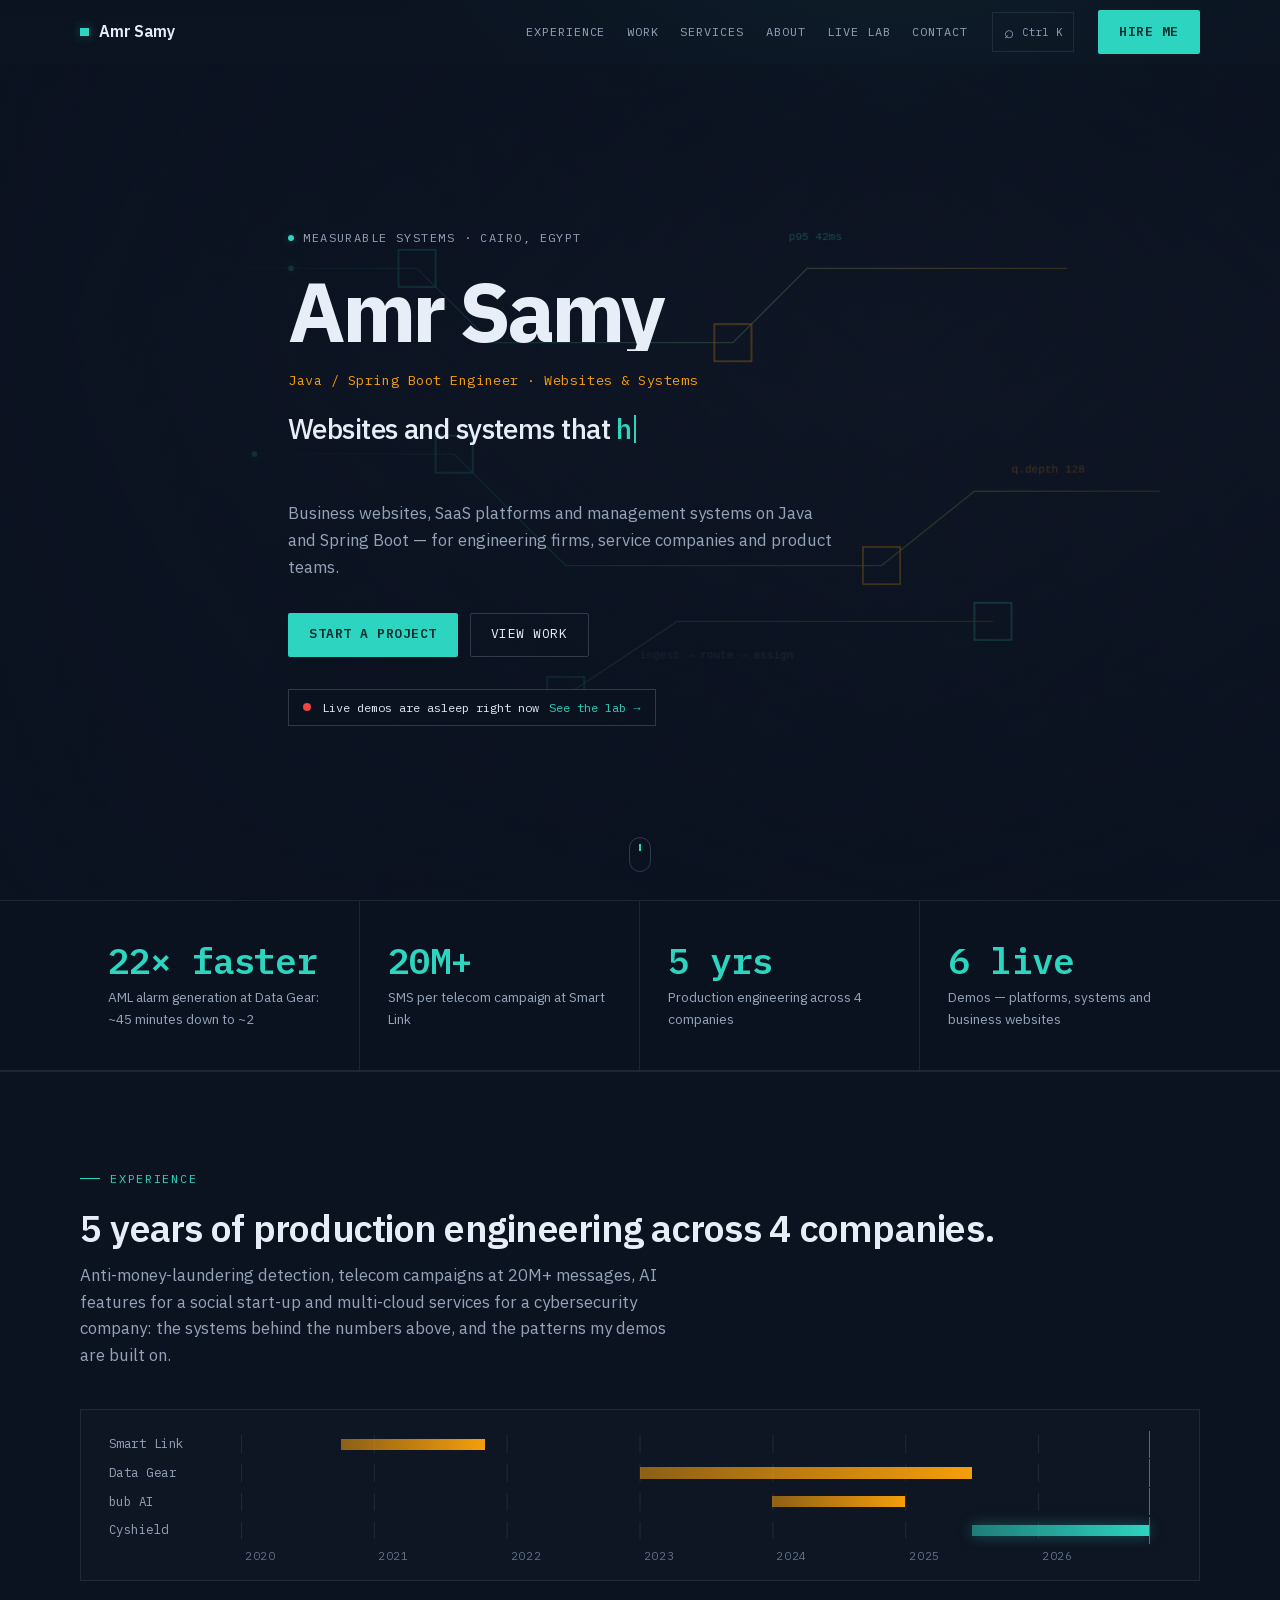
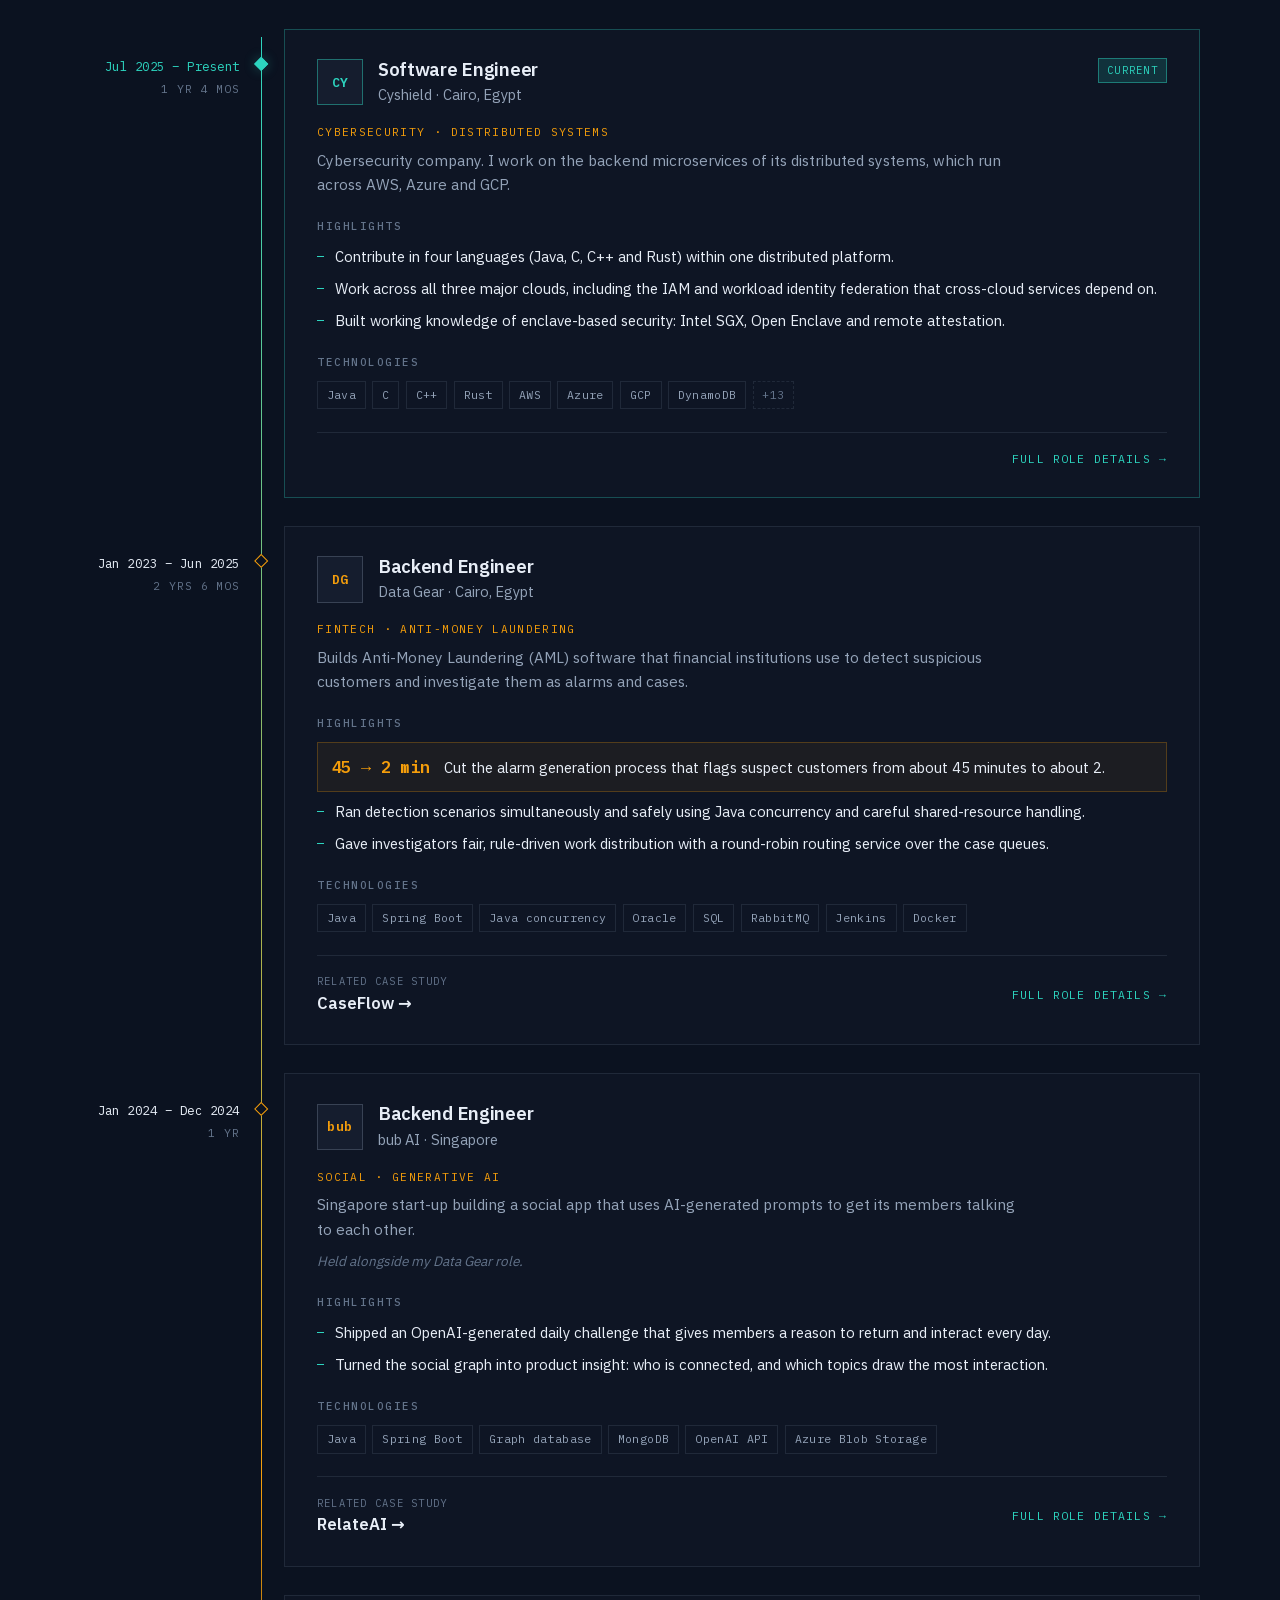
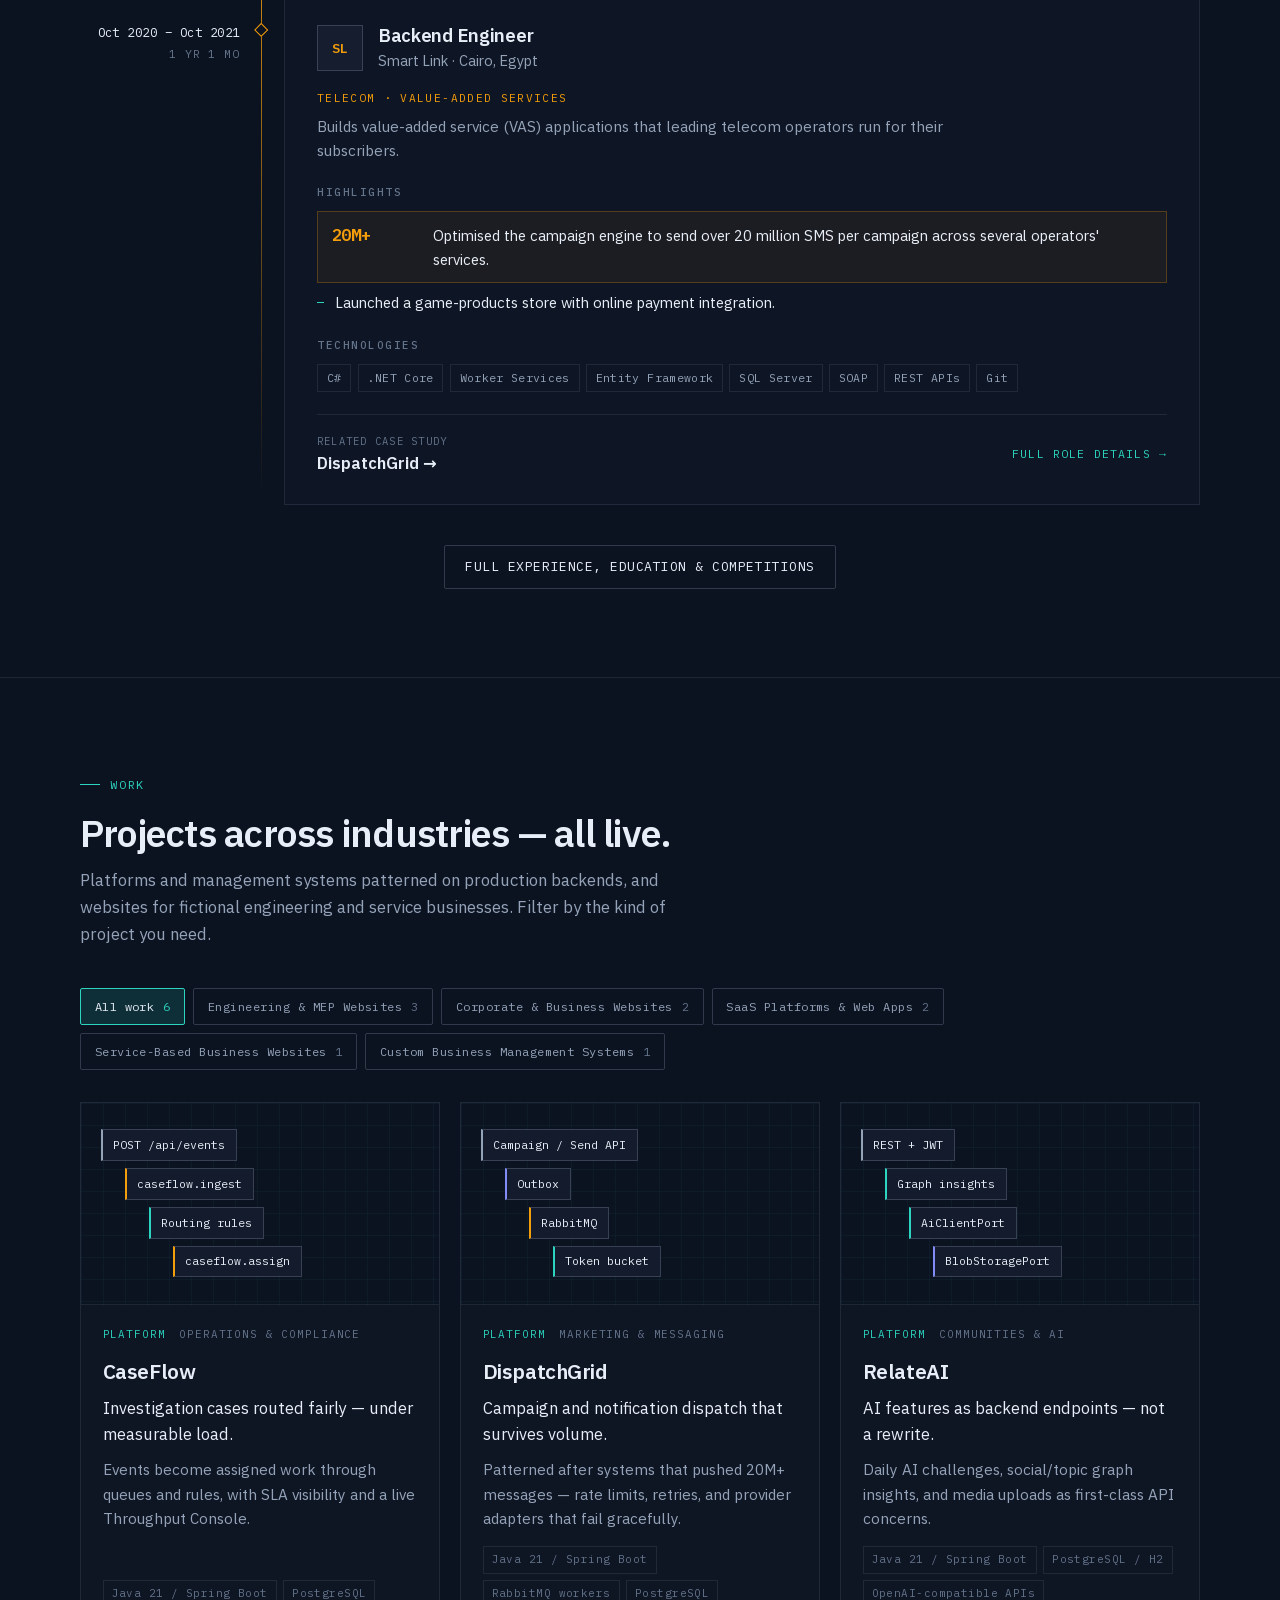
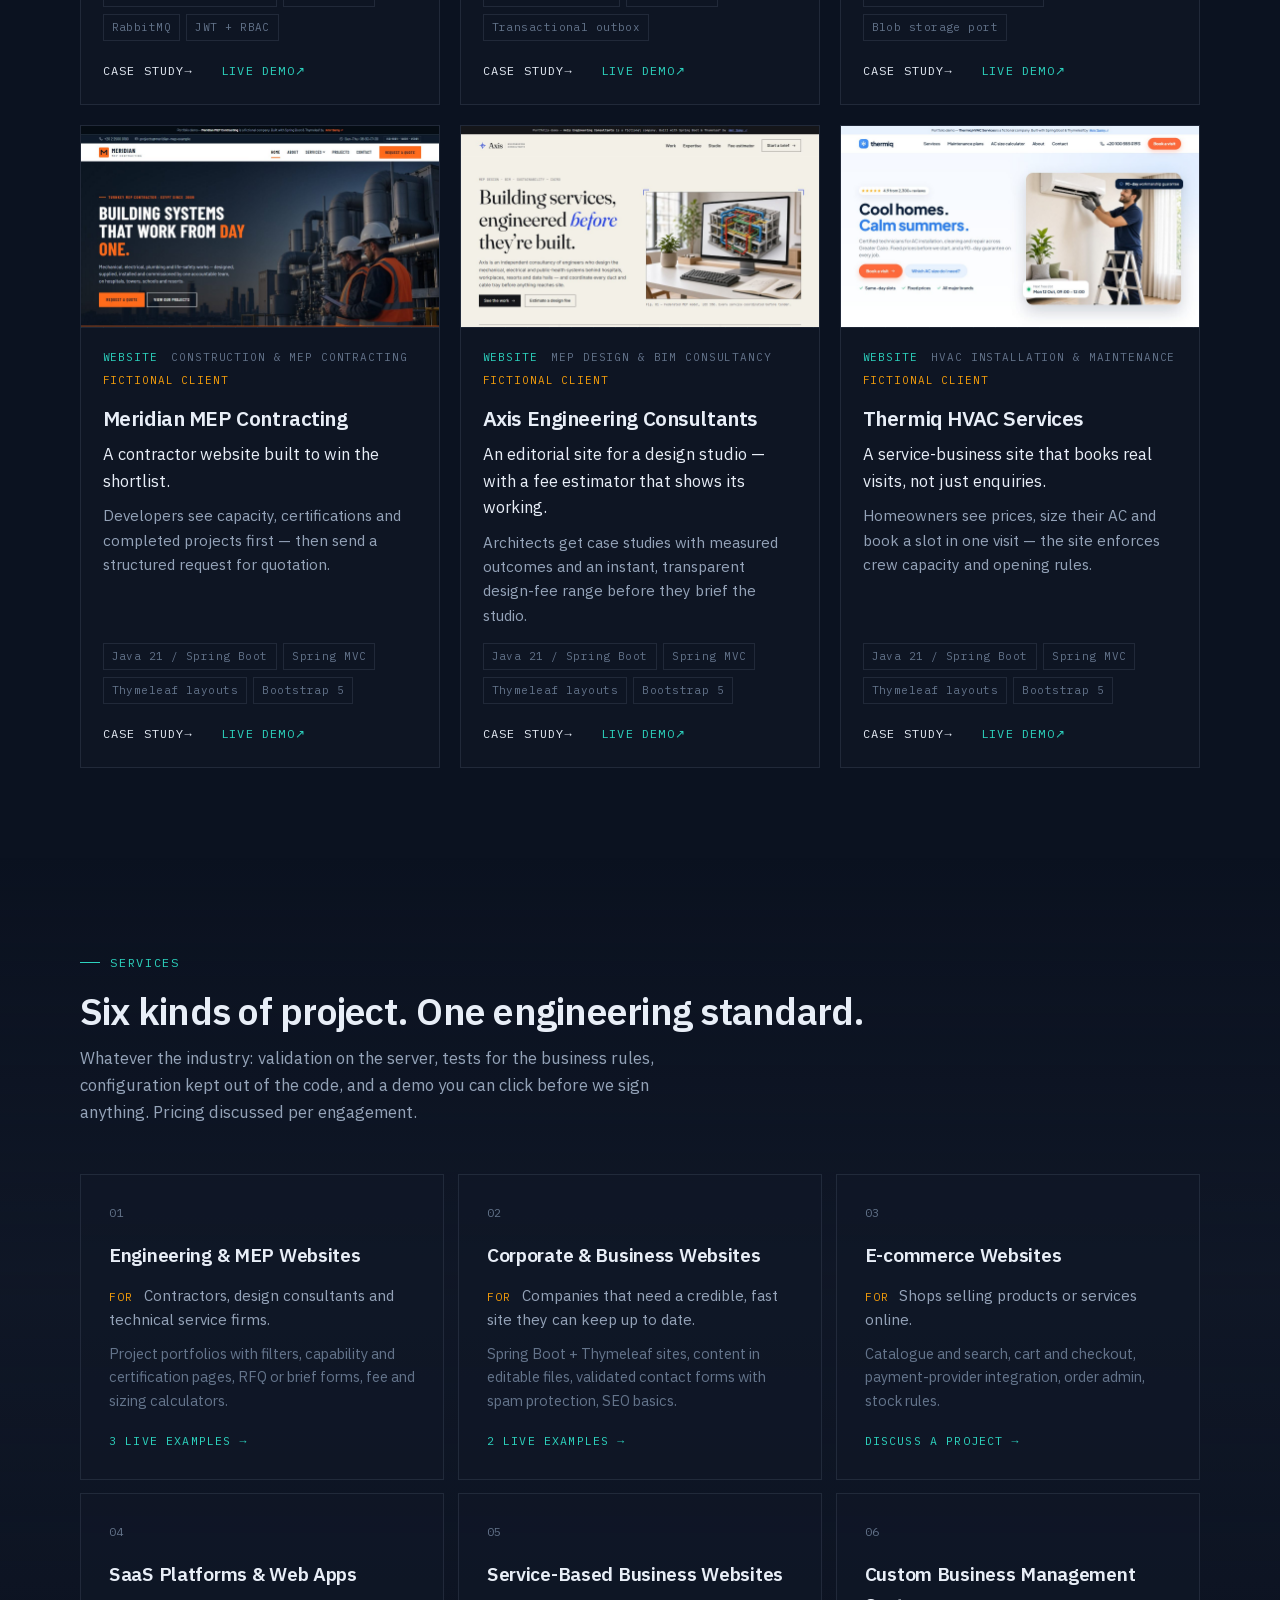
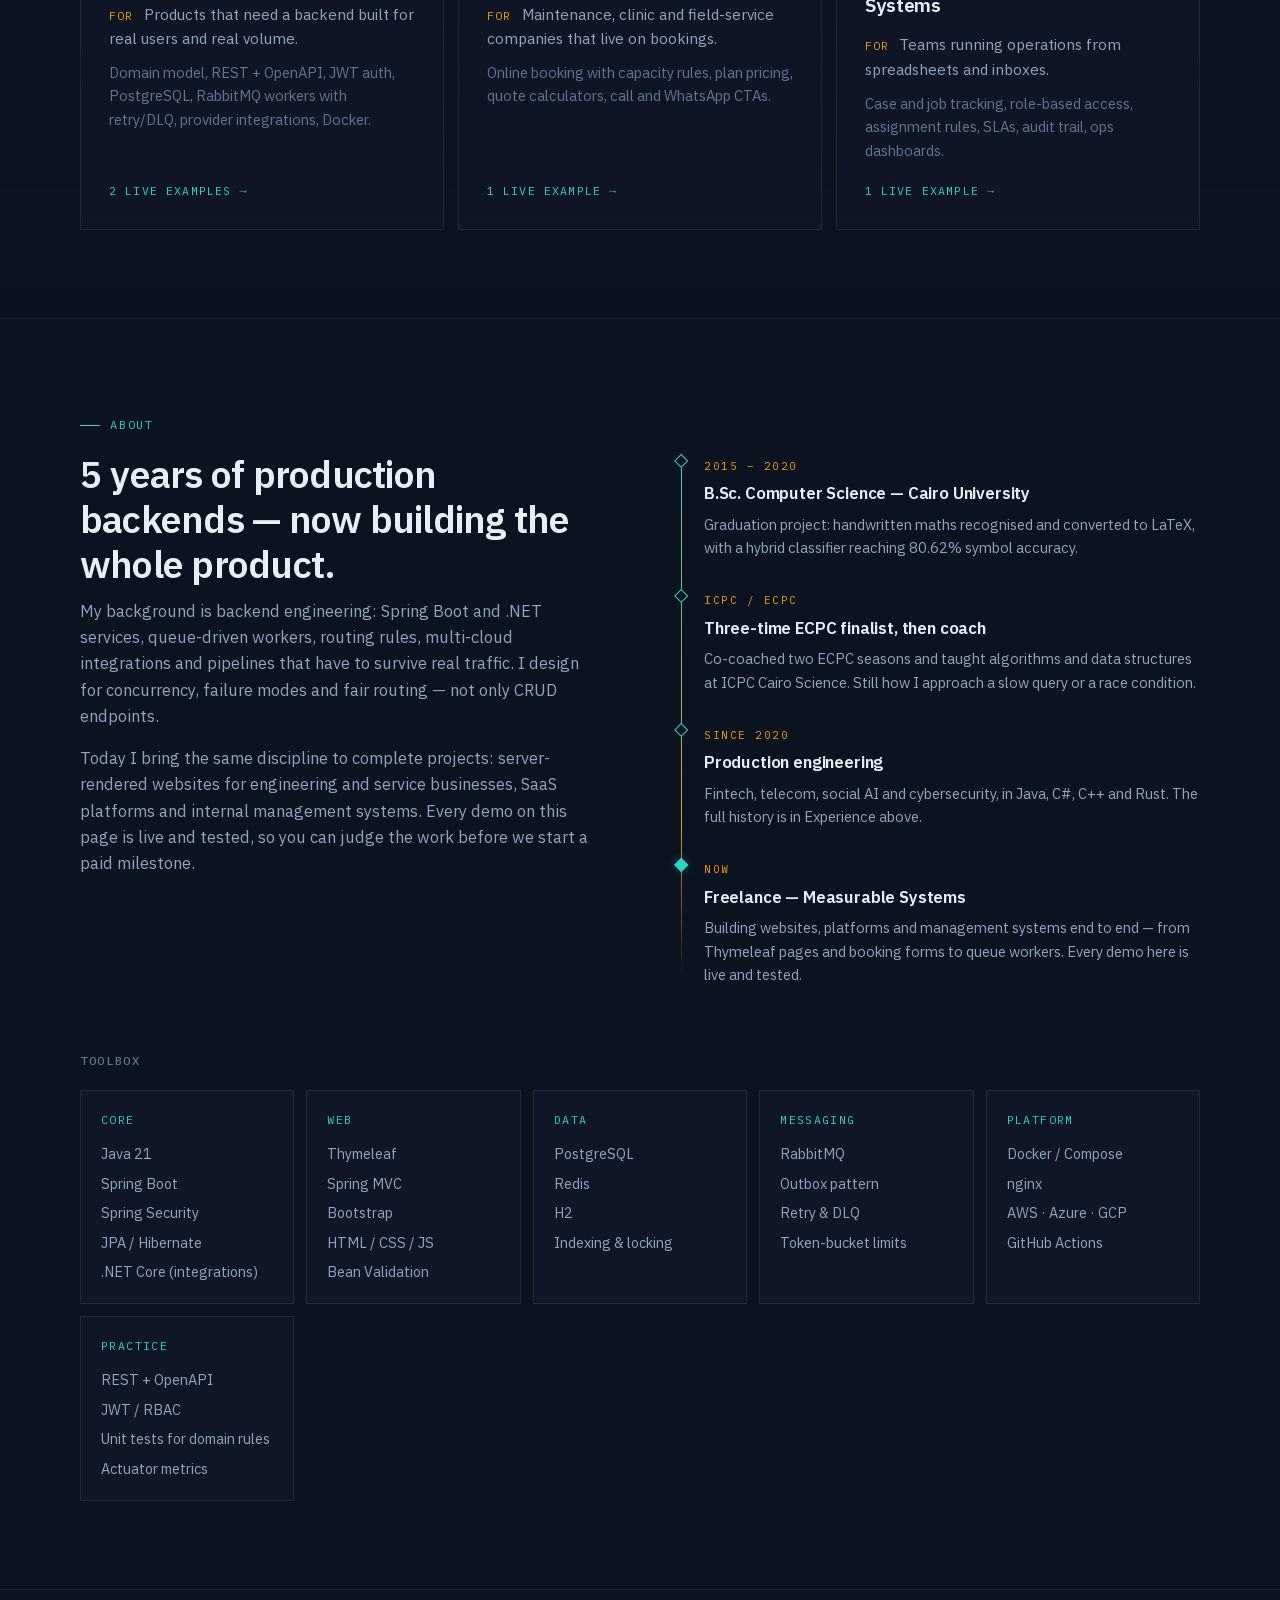
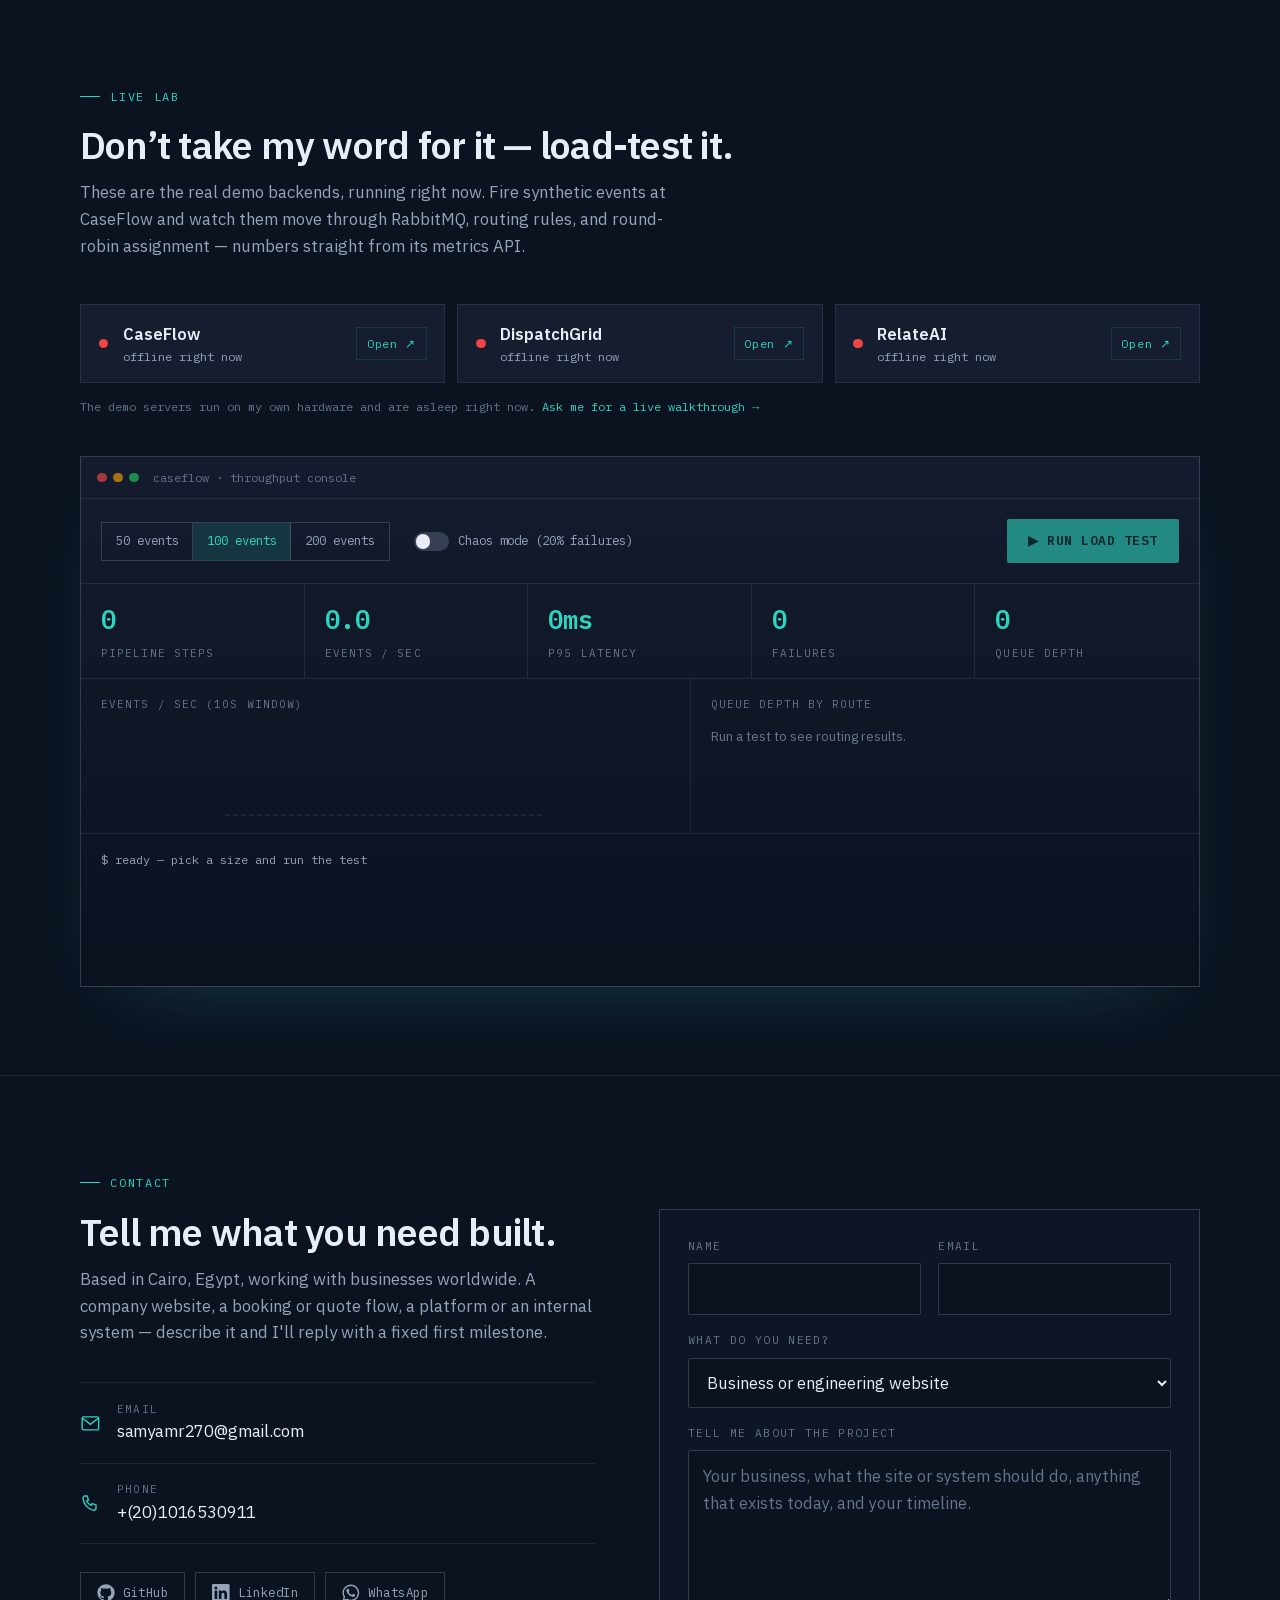
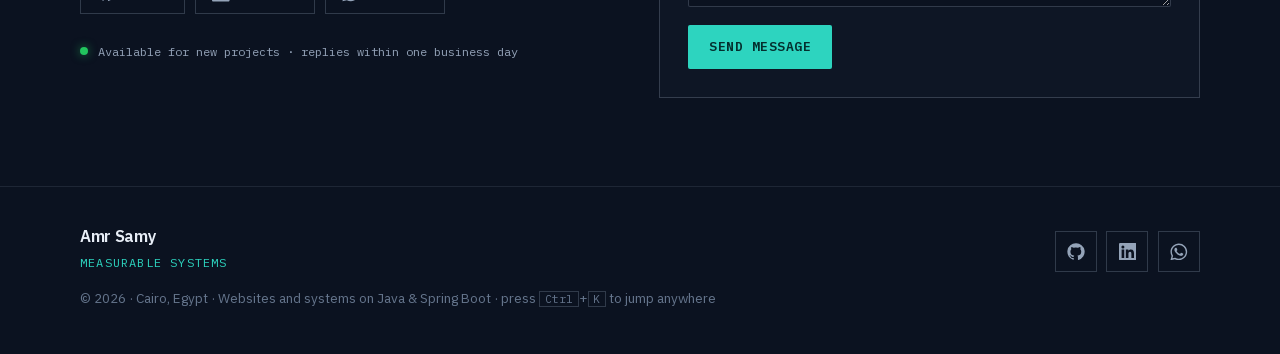
==== commit 4bdd2776: "Publish portfolio build (a37870e)" ====
--- a/index.html
+++ b/index.html
@@ -1 +1 @@
-<!DOCTYPE html><html lang="en" class="__variable_4eeef7 __variable_aa62b7"><head><meta charSet="utf-8"/><meta name="viewport" content="width=device-width, initial-scale=1"/><link rel="preload" href="/_next/static/media/26d4368bf94c0ec4-s.p.woff2" as="font" crossorigin="" type="font/woff2"/><link rel="preload" href="/_next/static/media/98e207f02528a563-s.p.woff2" as="font" crossorigin="" type="font/woff2"/><link rel="preload" href="/_next/static/media/d3ebbfd689654d3a-s.p.woff2" as="font" crossorigin="" type="font/woff2"/><link rel="preload" href="/_next/static/media/db96af6b531dc71f-s.p.woff2" as="font" crossorigin="" type="font/woff2"/><link rel="stylesheet" href="/_next/static/css/a6e5da9908cc3cb0.css" data-precedence="next"/><link rel="stylesheet" href="/_next/static/css/658cf86a48c7d524.css" data-precedence="next"/><link rel="preload" as="script" fetchPriority="low" href="/_next/static/chunks/webpack-abf8c7026081fe57.js"/><script src="/_next/static/chunks/fd9d1056-88c8a1669018f964.js" async=""></script><script src="/_next/static/chunks/117-1b55894b1eadca56.js" async=""></script><script src="/_next/static/chunks/main-app-6fca1515cee9a03c.js" async=""></script><script src="/_next/static/chunks/972-a1597467b2f45725.js" async=""></script><script src="/_next/static/chunks/515-47b86558f1df30b3.js" async=""></script><script src="/_next/static/chunks/app/page-3649b81e9643b503.js" async=""></script><script src="/_next/static/chunks/app/layout-575e413e4e55559b.js" async=""></script><meta name="theme-color" content="#0b1220"/><meta name="color-scheme" content="dark"/><title>Amr Samy — Measurable Systems</title><meta name="description" content="Business websites, SaaS platforms and management systems built on Java and Spring Boot — server-rendered sites that turn visitors into enquiries, and backends that hold up under real volume."/><meta name="application-name" content="Amr Samy"/><link rel="author" href="https://amrsamy203.github.io"/><meta name="author" content="Amr Samy"/><meta name="keywords" content="Java developer,Spring Boot,Thymeleaf,business websites,engineering company website,MEP website,SaaS development,business management system,backend engineer,RabbitMQ,PostgreSQL,freelance developer,Cairo"/><meta name="creator" content="Amr Samy"/><meta name="robots" content="index, follow"/><link rel="canonical" href="https://amrsamy203.github.io"/><meta property="og:title" content="Amr Samy — Measurable Systems"/><meta property="og:description" content="Business websites, SaaS platforms and management systems built on Java and Spring Boot — server-rendered sites that turn visitors into enquiries, and backends that hold up under real volume."/><meta property="og:url" content="https://amrsamy203.github.io"/><meta property="og:site_name" content="Amr Samy"/><meta property="og:locale" content="en_US"/><meta property="og:image:type" content="image/png"/><meta property="og:image:width" content="1200"/><meta property="og:image:height" content="630"/><meta property="og:image:alt" content="Amr Samy — Backend Engineer · Java / Spring Boot"/><meta property="og:image" content="https://amrsamy203.github.io/opengraph-image.png?dcdf62b84a8c23c7"/><meta property="og:type" content="website"/><meta name="twitter:card" content="summary_large_image"/><meta name="twitter:title" content="Amr Samy — Measurable Systems"/><meta name="twitter:description" content="Business websites, SaaS platforms and management systems built on Java and Spring Boot — server-rendered sites that turn visitors into enquiries, and backends that hold up under real volume."/><meta name="twitter:image:type" content="image/png"/><meta name="twitter:image:width" content="1200"/><meta name="twitter:image:height" content="630"/><meta name="twitter:image:alt" content="Amr Samy — Backend Engineer · Java / Spring Boot"/><meta name="twitter:image" content="https://amrsamy203.github.io/opengraph-image.png?dcdf62b84a8c23c7"/><link rel="icon" href="/icon.svg?455a6527e2ee615d" type="image/svg+xml" sizes="any"/><meta name="next-size-adjust"/><script>document.documentElement.classList.add('js')</script><script type="application/ld+json">{"@context":"https://schema.org","@type":"Person","name":"Amr Samy","jobTitle":"Java / Spring Boot Engineer · Websites & Systems","description":"Business websites, SaaS platforms and management systems built on Java and Spring Boot — server-rendered sites that turn visitors into enquiries, and backends that hold up under real volume.","email":"mailto:samyamr270@gmail.com","telephone":"+(20)1016530911","url":"https://amrsamy203.github.io","address":{"@type":"PostalAddress","addressLocality":"Cairo","addressCountry":"EG"},"sameAs":["https://github.com/amrsamy203","https://www.linkedin.com/in/amr-samy-2851ab13b"],"knowsAbout":["Java","Spring Boot","Thymeleaf","Web development","RabbitMQ","PostgreSQL","Docker","Distributed systems"]}</script><script src="/_next/static/chunks/polyfills-42372ed130431b0a.js" noModule=""></script></head><body><a href="#main" class="skip-link">Skip to content</a><div class="site"><header class="Header_header__KwdYD "><div class="container Header_inner__DLT3k"><a class="Header_brand__fkyv5" href="/"><span class="Header_brandMark__w5wIs" aria-hidden="true"></span><span class="Header_brandName__5tcaj">Amr Samy</span></a><nav class="Header_nav__tNWGY" aria-label="Primary"><a href="/#work" class="Header_navLink__Rvw2c">Work</a><a href="/#services" class="Header_navLink__Rvw2c">Services</a><a href="/#about" class="Header_navLink__Rvw2c">About</a><a href="/#lab" class="Header_navLink__Rvw2c">Live lab</a><a href="/#contact" class="Header_navLink__Rvw2c">Contact</a></nav><button type="button" class="Header_cmdk__OG5VH" aria-label="Open command menu (Ctrl+K)"><span aria-hidden="true">⌕</span><kbd>Ctrl K</kbd></button><a href="/#contact" class="btn btn-primary Header_cta__xbIXT">Hire me</a><button type="button" class="Header_menuBtn__4zUe8" aria-expanded="false" aria-controls="mobile-nav" aria-label="Open menu"><span></span><span></span></button></div><div id="mobile-nav" class="Header_mobile__GtAmL "><nav aria-label="Mobile"><a href="/#work">Work</a><a href="/#services">Services</a><a href="/#about">About</a><a href="/#lab">Live lab</a><a href="/#contact">Contact</a><a href="/#contact" class="btn btn-primary">Hire me</a></nav></div></header><main id="main"><section class="Hero_hero__bqvNd" aria-labelledby="hero-brand"><div class="Hero_visual__Gy317" aria-hidden="true"><div class="HeroVisual_wrap___TqYu"><svg class="HeroVisual_svg__aNkxF" viewBox="0 0 1440 900" fill="none" xmlns="http://www.w3.org/2000/svg" preserveAspectRatio="xMidYMid slice"><defs><linearGradient id="gridFade" x1="0" y1="0" x2="1" y2="1"><stop offset="0%" stop-color="#2DD4BF" stop-opacity="0.18"></stop><stop offset="55%" stop-color="#2DD4BF" stop-opacity="0.05"></stop><stop offset="100%" stop-color="#F59E0B" stop-opacity="0.08"></stop></linearGradient><linearGradient id="pipe" x1="0" y1="0" x2="1" y2="0"><stop offset="0%" stop-color="#2DD4BF" stop-opacity="0"></stop><stop offset="40%" stop-color="#2DD4BF" stop-opacity="0.7"></stop><stop offset="100%" stop-color="#F59E0B" stop-opacity="0.55"></stop></linearGradient></defs><g class="HeroVisual_grid__hxgHp" stroke="url(#gridFade)" stroke-width="1"><line x1="180" y1="40" x2="180" y2="860"></line><line x1="270" y1="40" x2="270" y2="860"></line><line x1="360" y1="40" x2="360" y2="860"></line><line x1="450" y1="40" x2="450" y2="860"></line><line x1="540" y1="40" x2="540" y2="860"></line><line x1="630" y1="40" x2="630" y2="860"></line><line x1="720" y1="40" x2="720" y2="860"></line><line x1="810" y1="40" x2="810" y2="860"></line><line x1="900" y1="40" x2="900" y2="860"></line><line x1="990" y1="40" x2="990" y2="860"></line><line x1="1080" y1="40" x2="1080" y2="860"></line><line x1="1170" y1="40" x2="1170" y2="860"></line><line x1="1260" y1="40" x2="1260" y2="860"></line><line x1="1350" y1="40" x2="1350" y2="860"></line><line x1="120" y1="80" x2="1380" y2="80"></line><line x1="120" y1="160" x2="1380" y2="160"></line><line x1="120" y1="240" x2="1380" y2="240"></line><line x1="120" y1="320" x2="1380" y2="320"></line><line x1="120" y1="400" x2="1380" y2="400"></line><line x1="120" y1="480" x2="1380" y2="480"></line><line x1="120" y1="560" x2="1380" y2="560"></line><line x1="120" y1="640" x2="1380" y2="640"></line><line x1="120" y1="720" x2="1380" y2="720"></line><line x1="120" y1="800" x2="1380" y2="800"></line></g><g class="HeroVisual_paths__RrWQO" stroke="url(#pipe)" stroke-width="1.5" fill="none"><path id="hv-pathA" class="HeroVisual_pathA__tI_0J" d="M220 220 H480 L560 300 H820 L900 220 H1180"></path><path id="hv-pathB" class="HeroVisual_pathB__d8539" d="M260 420 H520 L640 540 H980 L1080 460 H1280"></path><path id="hv-pathC" class="HeroVisual_pathC__4h9I0" d="M300 680 H640 L760 600 H1100"></path></g><g class="HeroVisual_packets__4JGvT"><circle r="3" visibility="hidden" class="HeroVisual_packetTeal__awnyX"><set attributeName="visibility" to="visible" begin="3s" fill="freeze"></set><animateMotion dur="5.5s" begin="3s" repeatCount="indefinite" rotate="auto"><mpath href="#hv-pathA"></mpath></animateMotion></circle><circle r="2.5" visibility="hidden" class="HeroVisual_packetTeal__awnyX"><set attributeName="visibility" to="visible" begin="5.2s" fill="freeze"></set><animateMotion dur="5.5s" begin="5.2s" repeatCount="indefinite" rotate="auto"><mpath href="#hv-pathA"></mpath></animateMotion></circle><circle r="3" visibility="hidden" class="HeroVisual_packetAmber__O3SnO"><set attributeName="visibility" to="visible" begin="6.9s" fill="freeze"></set><animateMotion dur="5.5s" begin="6.9s" repeatCount="indefinite" rotate="auto"><mpath href="#hv-pathA"></mpath></animateMotion></circle><circle r="3" visibility="hidden" class="HeroVisual_packetTeal__awnyX"><set attributeName="visibility" to="visible" begin="3.4s" fill="freeze"></set><animateMotion dur="6.5s" begin="3.4s" repeatCount="indefinite" rotate="auto"><mpath href="#hv-pathB"></mpath></animateMotion></circle><circle r="2.5" visibility="hidden" class="HeroVisual_packetAmber__O3SnO"><set attributeName="visibility" to="visible" begin="5.6s" fill="freeze"></set><animateMotion dur="6.5s" begin="5.6s" repeatCount="indefinite" rotate="auto"><mpath href="#hv-pathB"></mpath></animateMotion></circle><circle r="3" visibility="hidden" class="HeroVisual_packetTeal__awnyX"><set attributeName="visibility" to="visible" begin="7.8s" fill="freeze"></set><animateMotion dur="6.5s" begin="7.8s" repeatCount="indefinite" rotate="auto"><mpath href="#hv-pathB"></mpath></animateMotion></circle><circle r="3" visibility="hidden" class="HeroVisual_packetTeal__awnyX"><set attributeName="visibility" to="visible" begin="3.8s" fill="freeze"></set><animateMotion dur="4.5s" begin="3.8s" repeatCount="indefinite" rotate="auto"><mpath href="#hv-pathC"></mpath></animateMotion></circle><circle r="2.5" visibility="hidden" class="HeroVisual_packetTeal__awnyX"><set attributeName="visibility" to="visible" begin="6s" fill="freeze"></set><animateMotion dur="4.5s" begin="6s" repeatCount="indefinite" rotate="auto"><mpath href="#hv-pathC"></mpath></animateMotion></circle></g><g><rect x="460" y="200" width="40" height="40" class="HeroVisual_nodeTeal__eMCUM"></rect><rect x="800" y="280" width="40" height="40" class="HeroVisual_nodeAmber__X8lCo"></rect><rect x="500" y="400" width="40" height="40" class="HeroVisual_nodeTeal__eMCUM"></rect><rect x="960" y="520" width="40" height="40" class="HeroVisual_nodeAmber__X8lCo"></rect><rect x="620" y="660" width="40" height="40" class="HeroVisual_nodeTeal__eMCUM"></rect><rect x="1080" y="580" width="40" height="40" class="HeroVisual_nodeTeal__eMCUM"></rect></g><g class="HeroVisual_metrics__CC_qP" font-family="IBM Plex Mono, monospace"><text x="880" y="190" fill="#2DD4BF" font-size="12" opacity="0.85">p95 42ms</text><text x="1120" y="440" fill="#F59E0B" font-size="12" opacity="0.8">q.depth 128</text><text x="720" y="640" fill="#94A3B8" font-size="12" opacity="0.7">ingest → route → assign</text></g></svg><div class="HeroVisual_vignette__stXZ6"></div></div></div><div class="container Hero_content__WDVga"><p class="Hero_eyebrow__zlAY_"><span class="Hero_dot__puHJ9"></span>Measurable Systems<!-- --> · <!-- -->Cairo, Egypt</p><h1 id="hero-brand" class="Hero_brand__KK258">Amr Samy</h1><p class="Hero_role__10bDd">Java / Spring Boot Engineer · Websites &amp; Systems</p><p class="Hero_headline__wPoAT" aria-label="Websites and systems that hold up under real volume."><span aria-hidden="true">Websites and systems that<!-- --> <span class="TypedHeadline_typed__Y2FOz">hold up under real volume.</span><span class="TypedHeadline_caret__Eergk"></span></span></p><p class="Hero_support__OjMrm">Business websites, SaaS platforms and management systems on Java and Spring Boot — for engineering firms, service companies and product teams.</p><div class="Hero_ctas__dB6t2"><a href="#contact" class="btn btn-primary">Start a project</a><a href="#work" class="btn btn-ghost">View work</a></div><a href="#lab" class="StatusPill_pill__gfhwC" aria-live="polite"><span class="StatusPill_dot__46slu StatusPill_checking__Phom9" aria-hidden="true"></span><span>Checking live systems…</span><span class="StatusPill_cta__HVNaz">Load-test them →</span></a></div><a href="#impact" class="Hero_scrollCue__HovjE" aria-label="Scroll to impact"><span></span></a></section><section id="impact" class="Impact_section__hvW0e" aria-label="Impact"><div class="container Impact_grid__Fb37A"><div class="Impact_cell__kQrIa" data-reveal="true" data-glow="true" style="--reveal-delay:0s"><div class="MetricCounter_metric__EXxEN"><p class="MetricCounter_value__j8nvE">0<!-- -->× faster</p><p class="MetricCounter_label__UomOY">Production pipeline cut from ~45 minutes to ~2</p></div></div><div class="Impact_cell__kQrIa" data-reveal="true" data-glow="true" style="--reveal-delay:0.08s"><div class="MetricCounter_metric__EXxEN"><p class="MetricCounter_value__j8nvE">0<!-- -->M+</p><p class="MetricCounter_label__UomOY">Messages per campaign through systems I built</p></div></div><div class="Impact_cell__kQrIa" data-reveal="true" data-glow="true" style="--reveal-delay:0.16s"><div class="MetricCounter_metric__EXxEN"><p class="MetricCounter_value__j8nvE">0<!-- -->+ yrs</p><p class="MetricCounter_label__UomOY">Backend engineering in production</p></div></div><div class="Impact_cell__kQrIa" data-reveal="true" data-glow="true" style="--reveal-delay:0.24s"><div class="MetricCounter_metric__EXxEN"><p class="MetricCounter_value__j8nvE">0<!-- --> live</p><p class="MetricCounter_label__UomOY">Demos — platforms, systems and business websites</p></div></div></div></section><section id="work" class="section SelectedWork_section__ChX1a"><div class="container"><p class="section-label">Work</p><h2 class="section-title" data-reveal="true">Projects across industries — all live.</h2><p class="section-lead" data-reveal="true">Platforms and management systems patterned on production backends, and websites for fictional engineering and service businesses. Filter by the kind of project you need.</p><div class="SelectedWork_filters__oOK2W" role="group" aria-label="Filter projects by category"><button type="button" class="SelectedWork_chip__EFWJ7 SelectedWork_chipActive__cnGI7" aria-pressed="true">All work<span class="SelectedWork_count__Cj3bm">6</span></button><button type="button" class="SelectedWork_chip__EFWJ7 " aria-pressed="false">Engineering &amp; MEP Websites<span class="SelectedWork_count__Cj3bm">3</span></button><button type="button" class="SelectedWork_chip__EFWJ7 " aria-pressed="false">Corporate &amp; Business Websites<span class="SelectedWork_count__Cj3bm">2</span></button><button type="button" class="SelectedWork_chip__EFWJ7 " aria-pressed="false">SaaS Platforms &amp; Web Apps<span class="SelectedWork_count__Cj3bm">2</span></button><button type="button" class="SelectedWork_chip__EFWJ7 " aria-pressed="false">Service-Based Business Websites<span class="SelectedWork_count__Cj3bm">1</span></button><button type="button" class="SelectedWork_chip__EFWJ7 " aria-pressed="false">Custom Business Management Systems<span class="SelectedWork_count__Cj3bm">1</span></button></div><ul class="SelectedWork_grid__WnTfP" aria-live="polite"><li class="SelectedWork_card__iBRKi" data-glow="true"><a class="SelectedWork_media__r9RVB" tabindex="-1" aria-hidden="true" href="/work/caseflow"><ol class="SelectedWork_flow__KSyyV"><li class="SelectedWork_io__Dm596">POST /api/events</li><li class="SelectedWork_queue__lO_oQ">caseflow.ingest</li><li class="SelectedWork_logic__daIa5">Routing rules</li><li class="SelectedWork_queue__lO_oQ">caseflow.assign</li></ol></a><div class="SelectedWork_body__Gfu4i"><p class="SelectedWork_meta__9uFTF"><span class="SelectedWork_kind__BmEwO">Platform</span><span>Operations &amp; compliance</span></p><h3 class="SelectedWork_name__4DDtN"><a href="/work/caseflow">CaseFlow</a></h3><p class="SelectedWork_tagline__1NnIg">Investigation cases routed fairly — under measurable load.</p><p class="SelectedWork_outcome__FjSFC">Events become assigned work through queues and rules, with SLA visibility and a live Throughput Console.</p><ul class="SelectedWork_chips__b1FM3" aria-label="Tech"><li>Java 21 / Spring Boot</li><li>PostgreSQL</li><li>RabbitMQ</li><li>JWT + RBAC</li></ul><div class="SelectedWork_actions__B5rkc"><a class="SelectedWork_link__1frWa" href="/work/caseflow">Case study<span aria-hidden="true"> →</span></a><a href="https://edgy-bagged-overheat.ngrok-free.dev/caseflow/" target="_blank" rel="noopener noreferrer" class="SelectedWork_link__1frWa SelectedWork_live__XOYBO">Live demo<span aria-hidden="true"> ↗</span></a></div></div></li><li class="SelectedWork_card__iBRKi" data-glow="true"><a class="SelectedWork_media__r9RVB" tabindex="-1" aria-hidden="true" href="/work/dispatchgrid"><ol class="SelectedWork_flow__KSyyV"><li class="SelectedWork_io__Dm596">Campaign / Send API</li><li class="SelectedWork_store__2N6mv">Outbox</li><li class="SelectedWork_queue__lO_oQ">RabbitMQ</li><li class="SelectedWork_logic__daIa5">Token bucket</li></ol></a><div class="SelectedWork_body__Gfu4i"><p class="SelectedWork_meta__9uFTF"><span class="SelectedWork_kind__BmEwO">Platform</span><span>Marketing &amp; messaging</span></p><h3 class="SelectedWork_name__4DDtN"><a href="/work/dispatchgrid">DispatchGrid</a></h3><p class="SelectedWork_tagline__1NnIg">Campaign and notification dispatch that survives volume.</p><p class="SelectedWork_outcome__FjSFC">Patterned after systems that pushed 20M+ messages — rate limits, retries, and provider adapters that fail gracefully.</p><ul class="SelectedWork_chips__b1FM3" aria-label="Tech"><li>Java 21 / Spring Boot</li><li>RabbitMQ workers</li><li>PostgreSQL</li><li>Transactional outbox</li></ul><div class="SelectedWork_actions__B5rkc"><a class="SelectedWork_link__1frWa" href="/work/dispatchgrid">Case study<span aria-hidden="true"> →</span></a><a href="https://edgy-bagged-overheat.ngrok-free.dev/dispatchgrid/" target="_blank" rel="noopener noreferrer" class="SelectedWork_link__1frWa SelectedWork_live__XOYBO">Live demo<span aria-hidden="true"> ↗</span></a></div></div></li><li class="SelectedWork_card__iBRKi" data-glow="true"><a class="SelectedWork_media__r9RVB" tabindex="-1" aria-hidden="true" href="/work/relateai"><ol class="SelectedWork_flow__KSyyV"><li class="SelectedWork_io__Dm596">REST + JWT</li><li class="SelectedWork_logic__daIa5">Graph insights</li><li class="SelectedWork_logic__daIa5">AiClientPort</li><li class="SelectedWork_store__2N6mv">BlobStoragePort</li></ol></a><div class="SelectedWork_body__Gfu4i"><p class="SelectedWork_meta__9uFTF"><span class="SelectedWork_kind__BmEwO">Platform</span><span>Communities &amp; AI</span></p><h3 class="SelectedWork_name__4DDtN"><a href="/work/relateai">RelateAI</a></h3><p class="SelectedWork_tagline__1NnIg">AI features as backend endpoints — not a rewrite.</p><p class="SelectedWork_outcome__FjSFC">Daily AI challenges, social/topic graph insights, and media uploads as first-class API concerns.</p><ul class="SelectedWork_chips__b1FM3" aria-label="Tech"><li>Java 21 / Spring Boot</li><li>PostgreSQL / H2</li><li>OpenAI-compatible APIs</li><li>Blob storage port</li></ul><div class="SelectedWork_actions__B5rkc"><a class="SelectedWork_link__1frWa" href="/work/relateai">Case study<span aria-hidden="true"> →</span></a><a href="https://edgy-bagged-overheat.ngrok-free.dev/relateai/" target="_blank" rel="noopener noreferrer" class="SelectedWork_link__1frWa SelectedWork_live__XOYBO">Live demo<span aria-hidden="true"> ↗</span></a></div></div></li><li class="SelectedWork_card__iBRKi" data-glow="true"><a class="SelectedWork_media__r9RVB" tabindex="-1" aria-hidden="true" href="/work/meridian"><img src="/work/meridian.jpg" alt="" loading="lazy"/></a><div class="SelectedWork_body__Gfu4i"><p class="SelectedWork_meta__9uFTF"><span class="SelectedWork_kind__BmEwO">Website</span><span>Construction &amp; MEP contracting</span><span class="SelectedWork_fictional__ABQEB">Fictional client</span></p><h3 class="SelectedWork_name__4DDtN"><a href="/work/meridian">Meridian MEP Contracting</a></h3><p class="SelectedWork_tagline__1NnIg">A contractor website built to win the shortlist.</p><p class="SelectedWork_outcome__FjSFC">Developers see capacity, certifications and completed projects first — then send a structured request for quotation.</p><ul class="SelectedWork_chips__b1FM3" aria-label="Tech"><li>Java 21 / Spring Boot</li><li>Spring MVC</li><li>Thymeleaf layouts</li><li>Bootstrap 5</li></ul><div class="SelectedWork_actions__B5rkc"><a class="SelectedWork_link__1frWa" href="/work/meridian">Case study<span aria-hidden="true"> →</span></a><a href="https://edgy-bagged-overheat.ngrok-free.dev/mep/meridian/" target="_blank" rel="noopener noreferrer" class="SelectedWork_link__1frWa SelectedWork_live__XOYBO">Live demo<span aria-hidden="true"> ↗</span></a></div></div></li><li class="SelectedWork_card__iBRKi" data-glow="true"><a class="SelectedWork_media__r9RVB" tabindex="-1" aria-hidden="true" href="/work/axis"><img src="/work/axis.jpg" alt="" loading="lazy"/></a><div class="SelectedWork_body__Gfu4i"><p class="SelectedWork_meta__9uFTF"><span class="SelectedWork_kind__BmEwO">Website</span><span>MEP design &amp; BIM consultancy</span><span class="SelectedWork_fictional__ABQEB">Fictional client</span></p><h3 class="SelectedWork_name__4DDtN"><a href="/work/axis">Axis Engineering Consultants</a></h3><p class="SelectedWork_tagline__1NnIg">An editorial site for a design studio — with a fee estimator that shows its working.</p><p class="SelectedWork_outcome__FjSFC">Architects get case studies with measured outcomes and an instant, transparent design-fee range before they brief the studio.</p><ul class="SelectedWork_chips__b1FM3" aria-label="Tech"><li>Java 21 / Spring Boot</li><li>Spring MVC</li><li>Thymeleaf layouts</li><li>Bootstrap 5</li></ul><div class="SelectedWork_actions__B5rkc"><a class="SelectedWork_link__1frWa" href="/work/axis">Case study<span aria-hidden="true"> →</span></a><a href="https://edgy-bagged-overheat.ngrok-free.dev/mep/axis/" target="_blank" rel="noopener noreferrer" class="SelectedWork_link__1frWa SelectedWork_live__XOYBO">Live demo<span aria-hidden="true"> ↗</span></a></div></div></li><li class="SelectedWork_card__iBRKi" data-glow="true"><a class="SelectedWork_media__r9RVB" tabindex="-1" aria-hidden="true" href="/work/thermiq"><img src="/work/thermiq.jpg" alt="" loading="lazy"/></a><div class="SelectedWork_body__Gfu4i"><p class="SelectedWork_meta__9uFTF"><span class="SelectedWork_kind__BmEwO">Website</span><span>HVAC installation &amp; maintenance</span><span class="SelectedWork_fictional__ABQEB">Fictional client</span></p><h3 class="SelectedWork_name__4DDtN"><a href="/work/thermiq">Thermiq HVAC Services</a></h3><p class="SelectedWork_tagline__1NnIg">A service-business site that books real visits, not just enquiries.</p><p class="SelectedWork_outcome__FjSFC">Homeowners see prices, size their AC and book a slot in one visit — the site enforces crew capacity and opening rules.</p><ul class="SelectedWork_chips__b1FM3" aria-label="Tech"><li>Java 21 / Spring Boot</li><li>Spring MVC</li><li>Thymeleaf layouts</li><li>Bootstrap 5</li></ul><div class="SelectedWork_actions__B5rkc"><a class="SelectedWork_link__1frWa" href="/work/thermiq">Case study<span aria-hidden="true"> →</span></a><a href="https://edgy-bagged-overheat.ngrok-free.dev/mep/thermiq/" target="_blank" rel="noopener noreferrer" class="SelectedWork_link__1frWa SelectedWork_live__XOYBO">Live demo<span aria-hidden="true"> ↗</span></a></div></div></li></ul></div></section><section id="services" class="section Services_section__4JQGS"><div class="container"><p class="section-label">Services</p><h2 class="section-title" data-reveal="true">Six kinds of project. One engineering standard.</h2><p class="section-lead" data-reveal="true">Whatever the industry: validation on the server, tests for the business rules, configuration kept out of the code, and a demo you can click before we sign anything. Pricing discussed per engagement.</p><div class="Services_grid__s7uBf"><article class="Services_pkg__8q5Og" data-reveal="true" data-glow="true" style="--reveal-delay:0s"><span class="Services_index__TXgJ0">0<!-- -->1</span><h3 class="Services_name__see48">Engineering &amp; MEP Websites</h3><p class="Services_for__pUgL_"><span class="Services_forLabel__AeDEd">For</span> <!-- -->Contractors, design consultants and technical service firms.</p><p class="Services_includes__SQVw2">Project portfolios with filters, capability and certification pages, RFQ or brief forms, fee and sizing calculators.</p><a href="/?category=engineering#work" class="Services_examples__tcAbS">3 live examples<!-- --> <span aria-hidden="true">→</span></a></article><article class="Services_pkg__8q5Og" data-reveal="true" data-glow="true" style="--reveal-delay:0.07s"><span class="Services_index__TXgJ0">0<!-- -->2</span><h3 class="Services_name__see48">Corporate &amp; Business Websites</h3><p class="Services_for__pUgL_"><span class="Services_forLabel__AeDEd">For</span> <!-- -->Companies that need a credible, fast site they can keep up to date.</p><p class="Services_includes__SQVw2">Spring Boot + Thymeleaf sites, content in editable files, validated contact forms with spam protection, SEO basics.</p><a href="/?category=corporate#work" class="Services_examples__tcAbS">2 live examples<!-- --> <span aria-hidden="true">→</span></a></article><article class="Services_pkg__8q5Og" data-reveal="true" data-glow="true" style="--reveal-delay:0.14s"><span class="Services_index__TXgJ0">0<!-- -->3</span><h3 class="Services_name__see48">E-commerce Websites</h3><p class="Services_for__pUgL_"><span class="Services_forLabel__AeDEd">For</span> <!-- -->Shops selling products or services online.</p><p class="Services_includes__SQVw2">Catalogue and search, cart and checkout, payment-provider integration, order admin, stock rules.</p><a href="#contact" class="Services_examples__tcAbS">Discuss a project <span aria-hidden="true">→</span></a></article><article class="Services_pkg__8q5Og" data-reveal="true" data-glow="true" style="--reveal-delay:0.21000000000000002s"><span class="Services_index__TXgJ0">0<!-- -->4</span><h3 class="Services_name__see48">SaaS Platforms &amp; Web Apps</h3><p class="Services_for__pUgL_"><span class="Services_forLabel__AeDEd">For</span> <!-- -->Products that need a backend built for real users and real volume.</p><p class="Services_includes__SQVw2">Domain model, REST + OpenAPI, JWT auth, PostgreSQL, RabbitMQ workers with retry/DLQ, provider integrations, Docker.</p><a href="/?category=saas#work" class="Services_examples__tcAbS">2 live examples<!-- --> <span aria-hidden="true">→</span></a></article><article class="Services_pkg__8q5Og" data-reveal="true" data-glow="true" style="--reveal-delay:0.28s"><span class="Services_index__TXgJ0">0<!-- -->5</span><h3 class="Services_name__see48">Service-Based Business Websites</h3><p class="Services_for__pUgL_"><span class="Services_forLabel__AeDEd">For</span> <!-- -->Maintenance, clinic and field-service companies that live on bookings.</p><p class="Services_includes__SQVw2">Online booking with capacity rules, plan pricing, quote calculators, call and WhatsApp CTAs.</p><a href="/?category=services#work" class="Services_examples__tcAbS">1 live example<!-- --> <span aria-hidden="true">→</span></a></article><article class="Services_pkg__8q5Og" data-reveal="true" data-glow="true" style="--reveal-delay:0.35000000000000003s"><span class="Services_index__TXgJ0">0<!-- -->6</span><h3 class="Services_name__see48">Custom Business Management Systems</h3><p class="Services_for__pUgL_"><span class="Services_forLabel__AeDEd">For</span> <!-- -->Teams running operations from spreadsheets and inboxes.</p><p class="Services_includes__SQVw2">Case and job tracking, role-based access, assignment rules, SLAs, audit trail, ops dashboards.</p><a href="/?category=management#work" class="Services_examples__tcAbS">1 live example<!-- --> <span aria-hidden="true">→</span></a></article></div></div></section><section id="about" class="section About_section__fhW5H"><div class="container"><p class="section-label">About</p><div class="About_layout__M9zu_"><div data-reveal="true"><h2 class="section-title">Five-plus years of Java in production — now building the whole product.</h2><p class="About_copy__RqJZW">My background is backend engineering: Spring Boot APIs, queue-driven workers, routing rules and integrations that have to survive real traffic. I design for concurrency, failure modes and fair routing — not only CRUD endpoints.</p><p class="About_copy__RqJZW">Today I bring the same discipline to complete projects: server-rendered websites for engineering and service businesses, SaaS platforms and internal management systems. Every demo on this page is live and tested, so you can judge the work before we start a paid milestone.</p></div><ol class="About_timeline__yUCxJ" aria-label="Career journey"><li class="About_step__y0hUv" data-reveal="true" style="--reveal-delay:0s"><span class="About_stage__lAEuW">Foundations</span><h3 class="About_stepTitle__jF9FN">Competitive programming — ICPC / ECPC</h3><p class="About_stepBody__gnTve">Algorithms, complexity, and edge cases under time pressure. Still how I approach a slow query or a race condition.</p></li><li class="About_step__y0hUv" data-reveal="true" style="--reveal-delay:0.07s"><span class="About_stage__lAEuW">Volume</span><h3 class="About_stepTitle__jF9FN">Campaign &amp; messaging systems</h3><p class="About_stepBody__gnTve">Outbound pipelines sending 20M+ messages per campaign — provider quotas, retries, and making sure nothing is sent twice.</p></li><li class="About_step__y0hUv" data-reveal="true" style="--reveal-delay:0.14s"><span class="About_stage__lAEuW">Latency</span><h3 class="About_stepTitle__jF9FN">Detection &amp; processing pipelines</h3><p class="About_stepBody__gnTve">Reworked a production pipeline with concurrency and shared-resource design: ~45 minutes down to ~2.</p></li><li class="About_step__y0hUv" data-reveal="true" style="--reveal-delay:0.21000000000000002s"><span class="About_stage__lAEuW">Cloud</span><h3 class="About_stepTitle__jF9FN">Multi-cloud data &amp; messaging</h3><p class="About_stepBody__gnTve">Backends spanning AWS, Azure, and GCP storage and messaging patterns, plus .NET Core integrations when needed.</p></li><li class="About_step__y0hUv" data-reveal="true" style="--reveal-delay:0.28s"><span class="About_stage__lAEuW">Now</span><h3 class="About_stepTitle__jF9FN">Freelance — Measurable Systems</h3><p class="About_stepBody__gnTve">Building websites, platforms and management systems end to end — from Thymeleaf pages and booking forms to queue workers. Every demo here is live and tested.</p></li></ol></div><div class="About_stackWrap__3gpP_"><h3 class="About_stackTitle__Pwo9f" data-reveal="true">Toolbox</h3><div class="About_stackGrid__vvChD"><div class="About_stackCard__Td0I0" data-reveal="true" data-glow="true" style="--reveal-delay:0s"><p class="About_stackGroup__X8xxw">Core</p><ul><li>Java 21</li><li>Spring Boot</li><li>Spring Security</li><li>JPA / Hibernate</li><li>.NET Core (integrations)</li></ul></div><div class="About_stackCard__Td0I0" data-reveal="true" data-glow="true" style="--reveal-delay:0.06s"><p class="About_stackGroup__X8xxw">Web</p><ul><li>Thymeleaf</li><li>Spring MVC</li><li>Bootstrap</li><li>HTML / CSS / JS</li><li>Bean Validation</li></ul></div><div class="About_stackCard__Td0I0" data-reveal="true" data-glow="true" style="--reveal-delay:0.12s"><p class="About_stackGroup__X8xxw">Data</p><ul><li>PostgreSQL</li><li>Redis</li><li>H2</li><li>Indexing &amp; locking</li></ul></div><div class="About_stackCard__Td0I0" data-reveal="true" data-glow="true" style="--reveal-delay:0.18s"><p class="About_stackGroup__X8xxw">Messaging</p><ul><li>RabbitMQ</li><li>Outbox pattern</li><li>Retry &amp; DLQ</li><li>Token-bucket limits</li></ul></div><div class="About_stackCard__Td0I0" data-reveal="true" data-glow="true" style="--reveal-delay:0.24s"><p class="About_stackGroup__X8xxw">Platform</p><ul><li>Docker / Compose</li><li>nginx</li><li>AWS · Azure · GCP</li><li>GitHub Actions</li></ul></div><div class="About_stackCard__Td0I0" data-reveal="true" data-glow="true" style="--reveal-delay:0.3s"><p class="About_stackGroup__X8xxw">Practice</p><ul><li>REST + OpenAPI</li><li>JWT / RBAC</li><li>Unit tests for domain rules</li><li>Actuator metrics</li></ul></div></div></div></div></section><section id="lab" class="section LiveLab_section__WQzTN"><div class="container"><p class="section-label">Live lab</p><h2 class="section-title" data-reveal="true">Don’t take my word for it — load-test it.</h2><p class="section-lead" data-reveal="true">These are the real demo backends, running right now. Fire synthetic events at CaseFlow and watch them move through RabbitMQ, routing rules, and round-robin assignment — numbers straight from its metrics API.</p><ul class="LiveLab_systems__9JDWL" data-reveal="true"><li class="LiveLab_system__B3TYj" data-glow="true"><span class="LiveLab_dot__z_7hF LiveLab_checking__6nR13" aria-hidden="true"></span><div class="LiveLab_systemBody__8zW5W"><span class="LiveLab_systemName__12OPs">CaseFlow</span><span class="LiveLab_systemMeta__BrpV6">checking…</span></div><a href="https://edgy-bagged-overheat.ngrok-free.dev/caseflow/" target="_blank" rel="noopener noreferrer" class="LiveLab_systemLink__6vv_Z">Open ↗</a></li><li class="LiveLab_system__B3TYj" data-glow="true"><span class="LiveLab_dot__z_7hF LiveLab_checking__6nR13" aria-hidden="true"></span><div class="LiveLab_systemBody__8zW5W"><span class="LiveLab_systemName__12OPs">DispatchGrid</span><span class="LiveLab_systemMeta__BrpV6">checking…</span></div><a href="https://edgy-bagged-overheat.ngrok-free.dev/dispatchgrid/" target="_blank" rel="noopener noreferrer" class="LiveLab_systemLink__6vv_Z">Open ↗</a></li><li class="LiveLab_system__B3TYj" data-glow="true"><span class="LiveLab_dot__z_7hF LiveLab_checking__6nR13" aria-hidden="true"></span><div class="LiveLab_systemBody__8zW5W"><span class="LiveLab_systemName__12OPs">RelateAI</span><span class="LiveLab_systemMeta__BrpV6">checking…</span></div><a href="https://edgy-bagged-overheat.ngrok-free.dev/relateai/" target="_blank" rel="noopener noreferrer" class="LiveLab_systemLink__6vv_Z">Open ↗</a></li></ul><p class="LiveLab_summary__aCAMp" aria-live="polite">Checking system health…</p><div class="LiveLab_console__etE7s" data-reveal="true" data-glow="true"><div class="LiveLab_consoleHead__Bc2U0"><span class="LiveLab_lights__bCLon" aria-hidden="true"><i></i><i></i><i></i></span><span class="LiveLab_consoleTitle__v38O2">caseflow · throughput console</span></div><div class="LiveLab_controls__50CXI"><div class="LiveLab_segment__A47MT" role="radiogroup" aria-label="Events to simulate"><button type="button" role="radio" aria-checked="false" class="">50<!-- --> events</button><button type="button" role="radio" aria-checked="true" class="LiveLab_segActive__h4amR">100<!-- --> events</button><button type="button" role="radio" aria-checked="false" class="">200<!-- --> events</button></div><label class="LiveLab_chaos__I1ijS"><input type="checkbox"/><span class="LiveLab_switch__u2ZLA" aria-hidden="true"></span>Chaos mode (20% failures)</label><button type="button" class="btn btn-primary LiveLab_run__EotTN">▶ Run load test</button></div><div class="LiveLab_stats__IxvRx"><div class="LiveLab_stat__LJoJ1 "><span class="LiveLab_statValue__ik_14">0</span><span class="LiveLab_statLabel__CY67i">Pipeline steps</span></div><div class="LiveLab_stat__LJoJ1 "><span class="LiveLab_statValue__ik_14">0.0</span><span class="LiveLab_statLabel__CY67i">Events / sec</span></div><div class="LiveLab_stat__LJoJ1 "><span class="LiveLab_statValue__ik_14">0<!-- -->ms</span><span class="LiveLab_statLabel__CY67i">p95 latency</span></div><div class="LiveLab_stat__LJoJ1 "><span class="LiveLab_statValue__ik_14">0</span><span class="LiveLab_statLabel__CY67i">Failures</span></div><div class="LiveLab_stat__LJoJ1 "><span class="LiveLab_statValue__ik_14">0</span><span class="LiveLab_statLabel__CY67i">Queue depth</span></div></div><div class="LiveLab_panels__nCPEs"><div class="LiveLab_chart__qoUT1"><p class="LiveLab_panelLabel__Zmegv">events / sec (10s window)</p><svg viewBox="0 0 320 90" class="LiveLab_spark__P29dp" aria-hidden="true"><line x1="0" y1="89" x2="320" y2="89" class="LiveLab_sparkBase__lqGAk"></line></svg></div><div class="LiveLab_queues__YJ_k_"><p class="LiveLab_panelLabel__Zmegv">queue depth by route</p><p class="LiveLab_empty__F5Nl_">Run a test to see routing results.</p></div></div><ol class="LiveLab_log__m7Ihl" aria-live="polite"><li class="LiveLab_info__2TQpq">$ ready — pick a size and run the test</li></ol></div></div></section><section id="contact" class="section Contact_section__vjyLV"><div class="container"><p class="section-label">Contact</p><div class="Contact_layout__gCYLa"><div data-reveal="true"><h2 class="section-title">Tell me what you need built.</h2><p class="section-lead">Based in <!-- -->Cairo, Egypt<!-- -->, working with businesses worldwide. A company website, a booking or quote flow, a platform or an internal system — describe it and I&#x27;ll reply with a fixed first milestone.</p><div class="Contact_channels__SABEn"><a href="mailto:samyamr270@gmail.com" class="Contact_channel__AOwO9"><svg viewBox="0 0 24 24" class="Contact_channelIcon__aLdso" aria-hidden="true" fill="none" stroke="currentColor" stroke-width="1.6"><rect x="2.5" y="4.5" width="19" height="15" rx="1.5"></rect><path d="m3 6 9 7 9-7"></path></svg><span><span class="Contact_channelLabel__RaFNA">Email</span><span class="Contact_channelValue__YhSsx">samyamr270@gmail.com</span></span></a><a href="tel:+201016530911" class="Contact_channel__AOwO9"><svg viewBox="0 0 24 24" class="Contact_channelIcon__aLdso" aria-hidden="true" fill="none" stroke="currentColor" stroke-width="1.6"><path d="M5 3.5h3.2l1.6 4.4-2.1 1.3a11 11 0 0 0 5.1 5.1l1.3-2.1 4.4 1.6V17a3 3 0 0 1-3 3A15.5 15.5 0 0 1 3.5 6.5a3 3 0 0 1 1.5-3Z"></path></svg><span><span class="Contact_channelLabel__RaFNA">Phone</span><span class="Contact_channelValue__YhSsx">+(20)1016530911</span></span></a></div><ul class="Socials_list__t0MmC Socials_labeled__vMkAt"><li><a href="https://github.com/amrsamy203" target="_blank" rel="noopener noreferrer" class="Socials_link__pLNmK Socials_github__kBoQ7"><svg viewBox="0 0 24 24" class="Socials_icon__cbaeZ" aria-hidden="true" fill="currentColor"><path d="M12 .5a11.5 11.5 0 0 0-3.64 22.41c.58.1.79-.25.79-.56v-2c-3.2.7-3.88-1.37-3.88-1.37-.53-1.33-1.28-1.69-1.28-1.69-1.05-.71.08-.7.08-.7 1.16.08 1.77 1.19 1.77 1.19 1.03 1.77 2.71 1.26 3.37.96.1-.75.4-1.26.73-1.55-2.55-.29-5.24-1.28-5.24-5.68 0-1.26.45-2.28 1.19-3.09-.12-.29-.52-1.46.11-3.05 0 0 .97-.31 3.17 1.18a11 11 0 0 1 5.77 0c2.2-1.49 3.17-1.18 3.17-1.18.63 1.59.23 2.76.11 3.05.74.81 1.19 1.83 1.19 3.09 0 4.41-2.69 5.38-5.26 5.67.41.36.78 1.06.78 2.14v3.17c0 .31.21.67.8.56A11.5 11.5 0 0 0 12 .5Z"></path></svg><span>GitHub</span></a></li><li><a href="https://www.linkedin.com/in/amr-samy-2851ab13b" target="_blank" rel="noopener noreferrer" class="Socials_link__pLNmK Socials_linkedin__6fn2g"><svg viewBox="0 0 24 24" class="Socials_icon__cbaeZ" aria-hidden="true" fill="currentColor"><path d="M20.45 20.45h-3.56v-5.57c0-1.33-.02-3.04-1.85-3.04-1.86 0-2.14 1.45-2.14 2.94v5.67H9.35V9h3.41v1.56h.05c.48-.9 1.64-1.85 3.37-1.85 3.6 0 4.27 2.37 4.27 5.46v6.28ZM5.34 7.43a2.06 2.06 0 1 1 0-4.13 2.06 2.06 0 0 1 0 4.13ZM7.12 20.45H3.56V9h3.56v11.45ZM22.22 0H1.77C.79 0 0 .77 0 1.73v20.54C0 23.23.79 24 1.77 24h20.45c.98 0 1.78-.77 1.78-1.73V1.73C24 .77 23.2 0 22.22 0Z"></path></svg><span>LinkedIn</span></a></li><li><a href="https://wa.me/201016530911" target="_blank" rel="noopener noreferrer" class="Socials_link__pLNmK Socials_whatsapp__QbTRR"><svg viewBox="0 0 24 24" class="Socials_icon__cbaeZ" aria-hidden="true" fill="currentColor"><path d="M17.47 14.38c-.3-.15-1.76-.87-2.03-.97-.27-.1-.47-.15-.67.15-.2.3-.77.97-.94 1.17-.17.2-.35.22-.65.07-.3-.15-1.26-.46-2.4-1.48-.89-.79-1.49-1.77-1.66-2.07-.17-.3-.02-.46.13-.61.13-.13.3-.35.45-.52.15-.17.2-.3.3-.5.1-.2.05-.37-.02-.52-.08-.15-.67-1.61-.92-2.21-.24-.58-.49-.5-.67-.51h-.57c-.2 0-.52.07-.79.37-.27.3-1.04 1.02-1.04 2.48s1.07 2.88 1.21 3.08c.15.2 2.1 3.2 5.08 4.49.71.31 1.26.49 1.69.63.71.23 1.36.2 1.87.12.57-.09 1.76-.72 2.01-1.41.25-.69.25-1.29.17-1.41-.07-.12-.27-.2-.57-.35ZM12.04 21.5h-.01a9.45 9.45 0 0 1-4.82-1.32l-.35-.21-3.58.94.96-3.49-.23-.36a9.43 9.43 0 0 1-1.45-5.03c0-5.22 4.25-9.46 9.48-9.46a9.4 9.4 0 0 1 6.7 2.78 9.4 9.4 0 0 1 2.77 6.69c0 5.22-4.25 9.46-9.47 9.46Zm8.06-17.52A11.32 11.32 0 0 0 12.04.65C5.76.65.65 5.75.65 12.03c0 2 .52 3.96 1.52 5.69L.55 23.65l6.07-1.59a11.36 11.36 0 0 0 5.42 1.38h.01c6.28 0 11.39-5.1 11.39-11.38 0-3.04-1.18-5.9-3.34-8.06Z"></path></svg><span>WhatsApp</span></a></li></ul><p class="Contact_availability__rMXA4"><span class="Contact_availDot__M8v7s" aria-hidden="true"></span> Available for new projects · replies within one business day</p></div><div data-reveal="true"><form class="ContactForm_form__93_AC" data-glow="true"><div class="ContactForm_row__AdyYx"><label class="ContactForm_field__WlekW"><span>Name</span><input required="" autoComplete="name" maxLength="100" name="name"/></label><label class="ContactForm_field__WlekW"><span>Email</span><input type="email" required="" autoComplete="email" maxLength="150" name="email"/></label></div><label class="ContactForm_field__WlekW"><span>What do you need?</span><select name="topic"><option selected="">Business or engineering website</option><option>E-commerce website</option><option>SaaS platform / web app</option><option>Business management system</option><option>API, queues or integration</option><option>Something else</option></select></label><label class="ContactForm_field__WlekW"><span>Tell me about the project</span><textarea name="message" required="" rows="5" maxLength="4000" placeholder="Your business, what the site or system should do, anything that exists today, and your timeline."></textarea></label><input type="text" tabindex="-1" autoComplete="off" class="ContactForm_honey__ZfkeK" aria-hidden="true" name="_honey"/><div class="ContactForm_actions__uIVyQ"><button type="submit" class="btn btn-primary">Send message</button></div></form></div></div></div></section></main><footer class="Footer_footer__pQtti"><div class="container Footer_inner__vtL_T"><div><p class="Footer_brand__0rdww">Amr Samy</p><p class="Footer_theme__M25y4">Measurable Systems</p></div><ul class="Socials_list__t0MmC "><li><a href="https://github.com/amrsamy203" target="_blank" rel="noopener noreferrer" class="Socials_link__pLNmK Socials_github__kBoQ7" aria-label="GitHub"><svg viewBox="0 0 24 24" class="Socials_icon__cbaeZ" aria-hidden="true" fill="currentColor"><path d="M12 .5a11.5 11.5 0 0 0-3.64 22.41c.58.1.79-.25.79-.56v-2c-3.2.7-3.88-1.37-3.88-1.37-.53-1.33-1.28-1.69-1.28-1.69-1.05-.71.08-.7.08-.7 1.16.08 1.77 1.19 1.77 1.19 1.03 1.77 2.71 1.26 3.37.96.1-.75.4-1.26.73-1.55-2.55-.29-5.24-1.28-5.24-5.68 0-1.26.45-2.28 1.19-3.09-.12-.29-.52-1.46.11-3.05 0 0 .97-.31 3.17 1.18a11 11 0 0 1 5.77 0c2.2-1.49 3.17-1.18 3.17-1.18.63 1.59.23 2.76.11 3.05.74.81 1.19 1.83 1.19 3.09 0 4.41-2.69 5.38-5.26 5.67.41.36.78 1.06.78 2.14v3.17c0 .31.21.67.8.56A11.5 11.5 0 0 0 12 .5Z"></path></svg></a></li><li><a href="https://www.linkedin.com/in/amr-samy-2851ab13b" target="_blank" rel="noopener noreferrer" class="Socials_link__pLNmK Socials_linkedin__6fn2g" aria-label="LinkedIn"><svg viewBox="0 0 24 24" class="Socials_icon__cbaeZ" aria-hidden="true" fill="currentColor"><path d="M20.45 20.45h-3.56v-5.57c0-1.33-.02-3.04-1.85-3.04-1.86 0-2.14 1.45-2.14 2.94v5.67H9.35V9h3.41v1.56h.05c.48-.9 1.64-1.85 3.37-1.85 3.6 0 4.27 2.37 4.27 5.46v6.28ZM5.34 7.43a2.06 2.06 0 1 1 0-4.13 2.06 2.06 0 0 1 0 4.13ZM7.12 20.45H3.56V9h3.56v11.45ZM22.22 0H1.77C.79 0 0 .77 0 1.73v20.54C0 23.23.79 24 1.77 24h20.45c.98 0 1.78-.77 1.78-1.73V1.73C24 .77 23.2 0 22.22 0Z"></path></svg></a></li><li><a href="https://wa.me/201016530911" target="_blank" rel="noopener noreferrer" class="Socials_link__pLNmK Socials_whatsapp__QbTRR" aria-label="WhatsApp"><svg viewBox="0 0 24 24" class="Socials_icon__cbaeZ" aria-hidden="true" fill="currentColor"><path d="M17.47 14.38c-.3-.15-1.76-.87-2.03-.97-.27-.1-.47-.15-.67.15-.2.3-.77.97-.94 1.17-.17.2-.35.22-.65.07-.3-.15-1.26-.46-2.4-1.48-.89-.79-1.49-1.77-1.66-2.07-.17-.3-.02-.46.13-.61.13-.13.3-.35.45-.52.15-.17.2-.3.3-.5.1-.2.05-.37-.02-.52-.08-.15-.67-1.61-.92-2.21-.24-.58-.49-.5-.67-.51h-.57c-.2 0-.52.07-.79.37-.27.3-1.04 1.02-1.04 2.48s1.07 2.88 1.21 3.08c.15.2 2.1 3.2 5.08 4.49.71.31 1.26.49 1.69.63.71.23 1.36.2 1.87.12.57-.09 1.76-.72 2.01-1.41.25-.69.25-1.29.17-1.41-.07-.12-.27-.2-.57-.35ZM12.04 21.5h-.01a9.45 9.45 0 0 1-4.82-1.32l-.35-.21-3.58.94.96-3.49-.23-.36a9.43 9.43 0 0 1-1.45-5.03c0-5.22 4.25-9.46 9.48-9.46a9.4 9.4 0 0 1 6.7 2.78 9.4 9.4 0 0 1 2.77 6.69c0 5.22-4.25 9.46-9.47 9.46Zm8.06-17.52A11.32 11.32 0 0 0 12.04.65C5.76.65.65 5.75.65 12.03c0 2 .52 3.96 1.52 5.69L.55 23.65l6.07-1.59a11.36 11.36 0 0 0 5.42 1.38h.01c6.28 0 11.39-5.1 11.39-11.38 0-3.04-1.18-5.9-3.34-8.06Z"></path></svg></a></li></ul><p class="Footer_copy__KUC9W">© <!-- -->2026<!-- --> · <!-- -->Cairo, Egypt<!-- --> · Websites and systems on Java &amp; Spring Boot ·<!-- --> <span class="Footer_tip__IoDC_">press <kbd>Ctrl</kbd>+<kbd>K</kbd> to jump anywhere</span></p></div></footer></div><script src="/_next/static/chunks/webpack-abf8c7026081fe57.js" async=""></script><script>(self.__next_f=self.__next_f||[]).push([0]);self.__next_f.push([2,null])</script><script>self.__next_f.push([1,"1:HL[\"/_next/static/media/26d4368bf94c0ec4-s.p.woff2\",\"font\",{\"crossOrigin\":\"\",\"type\":\"font/woff2\"}]\n2:HL[\"/_next/static/media/98e207f02528a563-s.p.woff2\",\"font\",{\"crossOrigin\":\"\",\"type\":\"font/woff2\"}]\n3:HL[\"/_next/static/media/d3ebbfd689654d3a-s.p.woff2\",\"font\",{\"crossOrigin\":\"\",\"type\":\"font/woff2\"}]\n4:HL[\"/_next/static/media/db96af6b531dc71f-s.p.woff2\",\"font\",{\"crossOrigin\":\"\",\"type\":\"font/woff2\"}]\n5:HL[\"/_next/static/css/a6e5da9908cc3cb0.css\",\"style\"]\n6:HL[\"/_next/static/css/658cf86a48c7d524.css\",\"style\"]\n"])</script><script>self.__next_f.push([1,"7:I[2846,[],\"\"]\n9:I[204,[\"972\",\"static/chunks/972-a1597467b2f45725.js\",\"515\",\"static/chunks/515-47b86558f1df30b3.js\",\"931\",\"static/chunks/app/page-3649b81e9643b503.js\"],\"TypedHeadline\"]\na:I[498,[\"972\",\"static/chunks/972-a1597467b2f45725.js\",\"515\",\"static/chunks/515-47b86558f1df30b3.js\",\"931\",\"static/chunks/app/page-3649b81e9643b503.js\"],\"StatusPill\"]\nb:I[747,[\"972\",\"static/chunks/972-a1597467b2f45725.js\",\"515\",\"static/chunks/515-47b86558f1df30b3.js\",\"931\",\"static/chunks/app/page-3649b81e9643b503.js\"],\"MetricCounter\"]\nc:I[2515,[\"972\",\"static/chunks/972-a1597467b2f45725.js\",\"515\",\"static/chunks/515-47b86558f1df30b3.js\",\"931\",\"static/chunks/app/page-3649b81e9643b503.js\"],\"SelectedWork\"]\nd:I[9936,[\"972\",\"static/chunks/972-a1597467b2f45725.js\",\"515\",\"static/chunks/515-47b86558f1df30b3.js\",\"931\",\"static/chunks/app/page-3649b81e9643b503.js\"],\"CategoryLink\"]\ne:I[7502,[\"972\",\"static/chunks/972-a1597467b2f45725.js\",\"515\",\"static/chunks/515-47b86558f1df30b3.js\",\"931\",\"static/chunks/app/page-3649b81e9643b503.js\"],\"LiveLab\"]\nf:I[4794,[\"972\",\"static/chunks/972-a1597467b2f45725.js\",\"515\",\"static/chunks/515-47b86558f1df30b3.js\",\"931\",\"static/chunks/app/page-3649b81e9643b503.js\"],\"ContactForm\"]\n10:I[4196,[\"972\",\"static/chunks/972-a1597467b2f45725.js\",\"515\",\"static/chunks/515-47b86558f1df30b3.js\",\"185\",\"static/chunks/app/layout-575e413e4e55559b.js\"],\"Header\"]\n11:I[4707,[],\"\"]\n12:I[6423,[],\"\"]\n13:I[4434,[\"972\",\"static/chunks/972-a1597467b2f45725.js\",\"515\",\"static/chunks/515-47b86558f1df30b3.js\",\"185\",\"static/chunks/app/layout-575e413e4e55559b.js\"],\"Effects\"]\n14:I[5899,[\"972\",\"static/chunks/972-a1597467b2f45725.js\",\"515\",\"static/chunks/515-47b86558f1df30b3.js\",\"185\",\"static/chunks/app/layout-575e413e4e55559b.js\"],\"CommandMenu\"]\n16:I[1060,[],\"\"]\n17:[]\n"])</script><script>self.__next_f.push([1,"0:[\"$\",\"$L7\",null,{\"buildId\":\"UvEuHi-R2PYRO-ojIvOed\",\"assetPrefix\":\"\",\"urlParts\":[\"\",\"\"],\"initialTree\":[\"\",{\"children\":[\"__PAGE__\",{}]},\"$undefined\",\"$undefined\",true],\"initialSeedData\":[\"\",{\"children\":[\"__PAGE__\",{},[[\"$L8\",[[\"$\",\"section\",null,{\"className\":\"Hero_hero__bqvNd\",\"aria-labelledby\":\"hero-brand\",\"children\":[[\"$\",\"div\",null,{\"className\":\"Hero_visual__Gy317\",\"aria-hidden\":true,\"children\":[\"$\",\"div\",null,{\"className\":\"HeroVisual_wrap___TqYu\",\"children\":[[\"$\",\"svg\",null,{\"className\":\"HeroVisual_svg__aNkxF\",\"viewBox\":\"0 0 1440 900\",\"fill\":\"none\",\"xmlns\":\"http://www.w3.org/2000/svg\",\"preserveAspectRatio\":\"xMidYMid slice\",\"children\":[[\"$\",\"defs\",null,{\"children\":[[\"$\",\"linearGradient\",null,{\"id\":\"gridFade\",\"x1\":\"0\",\"y1\":\"0\",\"x2\":\"1\",\"y2\":\"1\",\"children\":[[\"$\",\"stop\",null,{\"offset\":\"0%\",\"stopColor\":\"#2DD4BF\",\"stopOpacity\":\"0.18\"}],[\"$\",\"stop\",null,{\"offset\":\"55%\",\"stopColor\":\"#2DD4BF\",\"stopOpacity\":\"0.05\"}],[\"$\",\"stop\",null,{\"offset\":\"100%\",\"stopColor\":\"#F59E0B\",\"stopOpacity\":\"0.08\"}]]}],[\"$\",\"linearGradient\",null,{\"id\":\"pipe\",\"x1\":\"0\",\"y1\":\"0\",\"x2\":\"1\",\"y2\":\"0\",\"children\":[[\"$\",\"stop\",null,{\"offset\":\"0%\",\"stopColor\":\"#2DD4BF\",\"stopOpacity\":\"0\"}],[\"$\",\"stop\",null,{\"offset\":\"40%\",\"stopColor\":\"#2DD4BF\",\"stopOpacity\":\"0.7\"}],[\"$\",\"stop\",null,{\"offset\":\"100%\",\"stopColor\":\"#F59E0B\",\"stopOpacity\":\"0.55\"}]]}]]}],[\"$\",\"g\",null,{\"className\":\"HeroVisual_grid__hxgHp\",\"stroke\":\"url(#gridFade)\",\"strokeWidth\":\"1\",\"children\":[[[\"$\",\"line\",\"v0\",{\"x1\":180,\"y1\":\"40\",\"x2\":180,\"y2\":\"860\"}],[\"$\",\"line\",\"v1\",{\"x1\":270,\"y1\":\"40\",\"x2\":270,\"y2\":\"860\"}],[\"$\",\"line\",\"v2\",{\"x1\":360,\"y1\":\"40\",\"x2\":360,\"y2\":\"860\"}],[\"$\",\"line\",\"v3\",{\"x1\":450,\"y1\":\"40\",\"x2\":450,\"y2\":\"860\"}],[\"$\",\"line\",\"v4\",{\"x1\":540,\"y1\":\"40\",\"x2\":540,\"y2\":\"860\"}],[\"$\",\"line\",\"v5\",{\"x1\":630,\"y1\":\"40\",\"x2\":630,\"y2\":\"860\"}],[\"$\",\"line\",\"v6\",{\"x1\":720,\"y1\":\"40\",\"x2\":720,\"y2\":\"860\"}],[\"$\",\"line\",\"v7\",{\"x1\":810,\"y1\":\"40\",\"x2\":810,\"y2\":\"860\"}],[\"$\",\"line\",\"v8\",{\"x1\":900,\"y1\":\"40\",\"x2\":900,\"y2\":\"860\"}],[\"$\",\"line\",\"v9\",{\"x1\":990,\"y1\":\"40\",\"x2\":990,\"y2\":\"860\"}],[\"$\",\"line\",\"v10\",{\"x1\":1080,\"y1\":\"40\",\"x2\":1080,\"y2\":\"860\"}],[\"$\",\"line\",\"v11\",{\"x1\":1170,\"y1\":\"40\",\"x2\":1170,\"y2\":\"860\"}],[\"$\",\"line\",\"v12\",{\"x1\":1260,\"y1\":\"40\",\"x2\":1260,\"y2\":\"860\"}],[\"$\",\"line\",\"v13\",{\"x1\":1350,\"y1\":\"40\",\"x2\":1350,\"y2\":\"860\"}]],[[\"$\",\"line\",\"h0\",{\"x1\":\"120\",\"y1\":80,\"x2\":\"1380\",\"y2\":80}],[\"$\",\"line\",\"h1\",{\"x1\":\"120\",\"y1\":160,\"x2\":\"1380\",\"y2\":160}],[\"$\",\"line\",\"h2\",{\"x1\":\"120\",\"y1\":240,\"x2\":\"1380\",\"y2\":240}],[\"$\",\"line\",\"h3\",{\"x1\":\"120\",\"y1\":320,\"x2\":\"1380\",\"y2\":320}],[\"$\",\"line\",\"h4\",{\"x1\":\"120\",\"y1\":400,\"x2\":\"1380\",\"y2\":400}],[\"$\",\"line\",\"h5\",{\"x1\":\"120\",\"y1\":480,\"x2\":\"1380\",\"y2\":480}],[\"$\",\"line\",\"h6\",{\"x1\":\"120\",\"y1\":560,\"x2\":\"1380\",\"y2\":560}],[\"$\",\"line\",\"h7\",{\"x1\":\"120\",\"y1\":640,\"x2\":\"1380\",\"y2\":640}],[\"$\",\"line\",\"h8\",{\"x1\":\"120\",\"y1\":720,\"x2\":\"1380\",\"y2\":720}],[\"$\",\"line\",\"h9\",{\"x1\":\"120\",\"y1\":800,\"x2\":\"1380\",\"y2\":800}]]]}],[\"$\",\"g\",null,{\"className\":\"HeroVisual_paths__RrWQO\",\"stroke\":\"url(#pipe)\",\"strokeWidth\":\"1.5\",\"fill\":\"none\",\"children\":[[\"$\",\"path\",null,{\"id\":\"hv-pathA\",\"className\":\"HeroVisual_pathA__tI_0J\",\"d\":\"M220 220 H480 L560 300 H820 L900 220 H1180\"}],[\"$\",\"path\",null,{\"id\":\"hv-pathB\",\"className\":\"HeroVisual_pathB__d8539\",\"d\":\"M260 420 H520 L640 540 H980 L1080 460 H1280\"}],[\"$\",\"path\",null,{\"id\":\"hv-pathC\",\"className\":\"HeroVisual_pathC__4h9I0\",\"d\":\"M300 680 H640 L760 600 H1100\"}]]}],[\"$\",\"g\",null,{\"className\":\"HeroVisual_packets__4JGvT\",\"children\":[[\"$\",\"circle\",\"0\",{\"r\":3,\"visibility\":\"hidden\",\"className\":\"HeroVisual_packetTeal__awnyX\",\"children\":[[\"$\",\"set\",null,{\"attributeName\":\"visibility\",\"to\":\"visible\",\"begin\":\"3s\",\"fill\":\"freeze\"}],[\"$\",\"animateMotion\",null,{\"dur\":\"5.5s\",\"begin\":\"3s\",\"repeatCount\":\"indefinite\",\"rotate\":\"auto\",\"children\":[\"$\",\"mpath\",null,{\"href\":\"#hv-pathA\"}]}]]}],[\"$\",\"circle\",\"1\",{\"r\":2.5,\"visibility\":\"hidden\",\"className\":\"HeroVisual_packetTeal__awnyX\",\"children\":[[\"$\",\"set\",null,{\"attributeName\":\"visibility\",\"to\":\"visible\",\"begin\":\"5.2s\",\"fill\":\"freeze\"}],[\"$\",\"animateMotion\",null,{\"dur\":\"5.5s\",\"begin\":\"5.2s\",\"repeatCount\":\"indefinite\",\"rotate\":\"auto\",\"children\":[\"$\",\"mpath\",null,{\"href\":\"#hv-pathA\"}]}]]}],[\"$\",\"circle\",\"2\",{\"r\":3,\"visibility\":\"hidden\",\"className\":\"HeroVisual_packetAmber__O3SnO\",\"children\":[[\"$\",\"set\",null,{\"attributeName\":\"visibility\",\"to\":\"visible\",\"begin\":\"6.9s\",\"fill\":\"freeze\"}],[\"$\",\"animateMotion\",null,{\"dur\":\"5.5s\",\"begin\":\"6.9s\",\"repeatCount\":\"indefinite\",\"rotate\":\"auto\",\"children\":[\"$\",\"mpath\",null,{\"href\":\"#hv-pathA\"}]}]]}],[\"$\",\"circle\",\"3\",{\"r\":3,\"visibility\":\"hidden\",\"className\":\"HeroVisual_packetTeal__awnyX\",\"children\":[[\"$\",\"set\",null,{\"attributeName\":\"visibility\",\"to\":\"visible\",\"begin\":\"3.4s\",\"fill\":\"freeze\"}],[\"$\",\"animateMotion\",null,{\"dur\":\"6.5s\",\"begin\":\"3.4s\",\"repeatCount\":\"indefinite\",\"rotate\":\"auto\",\"children\":[\"$\",\"mpath\",null,{\"href\":\"#hv-pathB\"}]}]]}],[\"$\",\"circle\",\"4\",{\"r\":2.5,\"visibility\":\"hidden\",\"className\":\"HeroVisual_packetAmber__O3SnO\",\"children\":[[\"$\",\"set\",null,{\"attributeName\":\"visibility\",\"to\":\"visible\",\"begin\":\"5.6s\",\"fill\":\"freeze\"}],[\"$\",\"animateMotion\",null,{\"dur\":\"6.5s\",\"begin\":\"5.6s\",\"repeatCount\":\"indefinite\",\"rotate\":\"auto\",\"children\":[\"$\",\"mpath\",null,{\"href\":\"#hv-pathB\"}]}]]}],[\"$\",\"circle\",\"5\",{\"r\":3,\"visibility\":\"hidden\",\"className\":\"HeroVisual_packetTeal__awnyX\",\"children\":[[\"$\",\"set\",null,{\"attributeName\":\"visibility\",\"to\":\"visible\",\"begin\":\"7.8s\",\"fill\":\"freeze\"}],[\"$\",\"animateMotion\",null,{\"dur\":\"6.5s\",\"begin\":\"7.8s\",\"repeatCount\":\"indefinite\",\"rotate\":\"auto\",\"children\":[\"$\",\"mpath\",null,{\"href\":\"#hv-pathB\"}]}]]}],[\"$\",\"circle\",\"6\",{\"r\":3,\"visibility\":\"hidden\",\"className\":\"HeroVisual_packetTeal__awnyX\",\"children\":[[\"$\",\"set\",null,{\"attributeName\":\"visibility\",\"to\":\"visible\",\"begin\":\"3.8s\",\"fill\":\"freeze\"}],[\"$\",\"animateMotion\",null,{\"dur\":\"4.5s\",\"begin\":\"3.8s\",\"repeatCount\":\"indefinite\",\"rotate\":\"auto\",\"children\":[\"$\",\"mpath\",null,{\"href\":\"#hv-pathC\"}]}]]}],[\"$\",\"circle\",\"7\",{\"r\":2.5,\"visibility\":\"hidden\",\"className\":\"HeroVisual_packetTeal__awnyX\",\"children\":[[\"$\",\"set\",null,{\"attributeName\":\"visibility\",\"to\":\"visible\",\"begin\":\"6s\",\"fill\":\"freeze\"}],[\"$\",\"animateMotion\",null,{\"dur\":\"4.5s\",\"begin\":\"6s\",\"repeatCount\":\"indefinite\",\"rotate\":\"auto\",\"children\":[\"$\",\"mpath\",null,{\"href\":\"#hv-pathC\"}]}]]}]]}],[\"$\",\"g\",null,{\"className\":\"$undefined\",\"children\":[[\"$\",\"rect\",null,{\"x\":\"460\",\"y\":\"200\",\"width\":\"40\",\"height\":\"40\",\"className\":\"HeroVisual_nodeTeal__eMCUM\"}],[\"$\",\"rect\",null,{\"x\":\"800\",\"y\":\"280\",\"width\":\"40\",\"height\":\"40\",\"className\":\"HeroVisual_nodeAmber__X8lCo\"}],[\"$\",\"rect\",null,{\"x\":\"500\",\"y\":\"400\",\"width\":\"40\",\"height\":\"40\",\"className\":\"HeroVisual_nodeTeal__eMCUM\"}],[\"$\",\"rect\",null,{\"x\":\"960\",\"y\":\"520\",\"width\":\"40\",\"height\":\"40\",\"className\":\"HeroVisual_nodeAmber__X8lCo\"}],[\"$\",\"rect\",null,{\"x\":\"620\",\"y\":\"660\",\"width\":\"40\",\"height\":\"40\",\"className\":\"HeroVisual_nodeTeal__eMCUM\"}],[\"$\",\"rect\",null,{\"x\":\"1080\",\"y\":\"580\",\"width\":\"40\",\"height\":\"40\",\"className\":\"HeroVisual_nodeTeal__eMCUM\"}]]}],[\"$\",\"g\",null,{\"className\":\"HeroVisual_metrics__CC_qP\",\"fontFamily\":\"IBM Plex Mono, monospace\",\"children\":[[\"$\",\"text\",null,{\"x\":\"880\",\"y\":\"190\",\"fill\":\"#2DD4BF\",\"fontSize\":\"12\",\"opacity\":\"0.85\",\"children\":\"p95 42ms\"}],[\"$\",\"text\",null,{\"x\":\"1120\",\"y\":\"440\",\"fill\":\"#F59E0B\",\"fontSize\":\"12\",\"opacity\":\"0.8\",\"children\":\"q.depth 128\"}],[\"$\",\"text\",null,{\"x\":\"720\",\"y\":\"640\",\"fill\":\"#94A3B8\",\"fontSize\":\"12\",\"opacity\":\"0.7\",\"children\":\"ingest → route → assign\"}]]}]]}],[\"$\",\"div\",null,{\"className\":\"HeroVisual_vignette__stXZ6\"}]]}]}],[\"$\",\"div\",null,{\"className\":\"container Hero_content__WDVga\",\"children\":[[\"$\",\"p\",null,{\"className\":\"Hero_eyebrow__zlAY_\",\"children\":[[\"$\",\"span\",null,{\"className\":\"Hero_dot__puHJ9\"}],\"Measurable Systems\",\" · \",\"Cairo, Egypt\"]}],[\"$\",\"h1\",null,{\"id\":\"hero-brand\",\"className\":\"Hero_brand__KK258\",\"children\":\"Amr Samy\"}],[\"$\",\"p\",null,{\"className\":\"Hero_role__10bDd\",\"children\":\"Java / Spring Boot Engineer · Websites \u0026 Systems\"}],[\"$\",\"$L9\",null,{\"className\":\"Hero_headline__wPoAT\",\"prefix\":\"Websites and systems that\",\"phrases\":[\"hold up under real volume.\",\"turn visitors into enquiries.\",\"book jobs around the clock.\",\"route work fairly.\",\"turn 45 minutes into 2.\"]}],[\"$\",\"p\",null,{\"className\":\"Hero_support__OjMrm\",\"children\":\"Business websites, SaaS platforms and management systems on Java and Spring Boot — for engineering firms, service companies and product teams.\"}],[\"$\",\"div\",null,{\"className\":\"Hero_ctas__dB6t2\",\"children\":[[\"$\",\"a\",null,{\"href\":\"#contact\",\"className\":\"btn btn-primary\",\"children\":\"Start a project\"}],[\"$\",\"a\",null,{\"href\":\"#work\",\"className\":\"btn btn-ghost\",\"children\":\"View work\"}]]}],[\"$\",\"$La\",null,{}]]}],[\"$\",\"a\",null,{\"href\":\"#impact\",\"className\":\"Hero_scrollCue__HovjE\",\"aria-label\":\"Scroll to impact\",\"children\":[\"$\",\"span\",null,{}]}]]}],[\"$\",\"section\",null,{\"id\":\"impact\",\"className\":\"Impact_section__hvW0e\",\"aria-label\":\"Impact\",\"children\":[\"$\",\"div\",null,{\"className\":\"container Impact_grid__Fb37A\",\"children\":[[\"$\",\"div\",\"Production pipeline cut from ~45 minutes to ~2\",{\"className\":\"Impact_cell__kQrIa\",\"data-reveal\":true,\"data-glow\":true,\"style\":{\"--reveal-delay\":\"0s\"},\"children\":[\"$\",\"$Lb\",null,{\"value\":22,\"prefix\":\"$undefined\",\"suffix\":\"× faster\",\"label\":\"Production pipeline cut from ~45 minutes to ~2\"}]}],[\"$\",\"div\",\"Messages per campaign through systems I built\",{\"className\":\"Impact_cell__kQrIa\",\"data-reveal\":true,\"data-glow\":true,\"style\":{\"--reveal-delay\":\"0.08s\"},\"children\":[\"$\",\"$Lb\",null,{\"value\":20,\"prefix\":\"$undefined\",\"suffix\":\"M+\",\"label\":\"Messages per campaign through systems I built\"}]}],[\"$\",\"div\",\"Backend engineering in production\",{\"className\":\"Impact_cell__kQrIa\",\"data-reveal\":true,\"data-glow\":true,\"style\":{\"--reveal-delay\":\"0.16s\"},\"children\":[\"$\",\"$Lb\",null,{\"value\":5,\"prefix\":\"$undefined\",\"suffix\":\"+ yrs\",\"label\":\"Backend engineering in production\"}]}],[\"$\",\"div\",\"Demos — platforms, systems and business websites\",{\"className\":\"Impact_cell__kQrIa\",\"data-reveal\":true,\"data-glow\":true,\"style\":{\"--reveal-delay\":\"0.24s\"},\"children\":[\"$\",\"$Lb\",null,{\"value\":6,\"prefix\":\"$undefined\",\"suffix\":\" live\",\"label\":\"Demos — platforms, systems and business websites\"}]}]]}]}],[\"$\",\"$Lc\",null,{}],[\"$\",\"section\",null,{\"id\":\"services\",\"className\":\"section Services_section__4JQGS\",\"children\":[\"$\",\"div\",null,{\"className\":\"container\",\"children\":[[\"$\",\"p\",null,{\"className\":\"section-label\",\"children\":\"Services\"}],[\"$\",\"h2\",null,{\"className\":\"section-title\",\"data-reveal\":true,\"children\":\"Six kinds of project. One engineering standard.\"}],[\"$\",\"p\",null,{\"className\":\"section-lead\",\"data-reveal\":true,\"children\":\"Whatever the industry: validation on the server, tests for the business rules, configuration kept out of the code, and a demo you can click before we sign anything. Pricing discussed per engagement.\"}],[\"$\",\"div\",null,{\"className\":\"Services_grid__s7uBf\",\"children\":[[\"$\",\"article\",\"engineering\",{\"className\":\"Services_pkg__8q5Og\",\"data-reveal\":true,\"data-glow\":true,\"style\":{\"--reveal-delay\":\"0s\"},\"children\":[[\"$\",\"span\",null,{\"className\":\"Services_index__TXgJ0\",\"children\":[\"0\",1]}],[\"$\",\"h3\",null,{\"className\":\"Services_name__see48\",\"children\":\"Engineering \u0026 MEP Websites\"}],[\"$\",\"p\",null,{\"className\":\"Services_for__pUgL_\",\"children\":[[\"$\",\"span\",null,{\"className\":\"Services_forLabel__AeDEd\",\"children\":\"For\"}],\" \",\"Contractors, design consultants and technical service firms.\"]}],[\"$\",\"p\",null,{\"className\":\"Services_includes__SQVw2\",\"children\":\"Project portfolios with filters, capability and certification pages, RFQ or brief forms, fee and sizing calculators.\"}],[\"$\",\"$Ld\",null,{\"category\":\"engineering\",\"className\":\"Services_examples__tcAbS\",\"children\":[\"3 live examples\",\" \",[\"$\",\"span\",null,{\"aria-hidden\":true,\"children\":\"→\"}]]}]]}],[\"$\",\"article\",\"corporate\",{\"className\":\"Services_pkg__8q5Og\",\"data-reveal\":true,\"data-glow\":true,\"style\":{\"--reveal-delay\":\"0.07s\"},\"children\":[[\"$\",\"span\",null,{\"className\":\"Services_index__TXgJ0\",\"children\":[\"0\",2]}],[\"$\",\"h3\",null,{\"className\":\"Services_name__see48\",\"children\":\"Corporate \u0026 Business Websites\"}],[\"$\",\"p\",null,{\"className\":\"Services_for__pUgL_\",\"children\":[[\"$\",\"span\",null,{\"className\":\"Services_forLabel__AeDEd\",\"children\":\"For\"}],\" \",\"Companies that need a credible, fast site they can keep up to date.\"]}],[\"$\",\"p\",null,{\"className\":\"Services_includes__SQVw2\",\"children\":\"Spring Boot + Thymeleaf sites, content in editable files, validated contact forms with spam protection, SEO basics.\"}],[\"$\",\"$Ld\",null,{\"category\":\"corporate\",\"className\":\"Services_examples__tcAbS\",\"children\":[\"2 live examples\",\" \",[\"$\",\"span\",null,{\"aria-hidden\":true,\"children\":\"→\"}]]}]]}],[\"$\",\"article\",\"ecommerce\",{\"className\":\"Services_pkg__8q5Og\",\"data-reveal\":true,\"data-glow\":true,\"style\":{\"--reveal-delay\":\"0.14s\"},\"children\":[[\"$\",\"span\",null,{\"className\":\"Services_index__TXgJ0\",\"children\":[\"0\",3]}],[\"$\",\"h3\",null,{\"className\":\"Services_name__see48\",\"children\":\"E-commerce Websites\"}],[\"$\",\"p\",null,{\"className\":\"Services_for__pUgL_\",\"children\":[[\"$\",\"span\",null,{\"className\":\"Services_forLabel__AeDEd\",\"children\":\"For\"}],\" \",\"Shops selling products or services online.\"]}],[\"$\",\"p\",null,{\"className\":\"Services_includes__SQVw2\",\"children\":\"Catalogue and search, cart and checkout, payment-provider integration, order admin, stock rules.\"}],[\"$\",\"a\",null,{\"href\":\"#contact\",\"className\":\"Services_examples__tcAbS\",\"children\":[\"Discuss a project \",[\"$\",\"span\",null,{\"aria-hidden\":true,\"children\":\"→\"}]]}]]}],[\"$\",\"article\",\"saas\",{\"className\":\"Services_pkg__8q5Og\",\"data-reveal\":true,\"data-glow\":true,\"style\":{\"--reveal-delay\":\"0.21000000000000002s\"},\"children\":[[\"$\",\"span\",null,{\"className\":\"Services_index__TXgJ0\",\"children\":[\"0\",4]}],[\"$\",\"h3\",null,{\"className\":\"Services_name__see48\",\"children\":\"SaaS Platforms \u0026 Web Apps\"}],[\"$\",\"p\",null,{\"className\":\"Services_for__pUgL_\",\"children\":[[\"$\",\"span\",null,{\"className\":\"Services_forLabel__AeDEd\",\"children\":\"For\"}],\" \",\"Products that need a backend built for real users and real volume.\"]}],[\"$\",\"p\",null,{\"className\":\"Services_includes__SQVw2\",\"children\":\"Domain model, REST + OpenAPI, JWT auth, PostgreSQL, RabbitMQ workers with retry/DLQ, provider integrations, Docker.\"}],[\"$\",\"$Ld\",null,{\"category\":\"saas\",\"className\":\"Services_examples__tcAbS\",\"children\":[\"2 live examples\",\" \",[\"$\",\"span\",null,{\"aria-hidden\":true,\"children\":\"→\"}]]}]]}],[\"$\",\"article\",\"services\",{\"className\":\"Services_pkg__8q5Og\",\"data-reveal\":true,\"data-glow\":true,\"style\":{\"--reveal-delay\":\"0.28s\"},\"children\":[[\"$\",\"span\",null,{\"className\":\"Services_index__TXgJ0\",\"children\":[\"0\",5]}],[\"$\",\"h3\",null,{\"className\":\"Services_name__see48\",\"children\":\"Service-Based Business Websites\"}],[\"$\",\"p\",null,{\"className\":\"Services_for__pUgL_\",\"children\":[[\"$\",\"span\",null,{\"className\":\"Services_forLabel__AeDEd\",\"children\":\"For\"}],\" \",\"Maintenance, clinic and field-service companies that live on bookings.\"]}],[\"$\",\"p\",null,{\"className\":\"Services_includes__SQVw2\",\"children\":\"Online booking with capacity rules, plan pricing, quote calculators, call and WhatsApp CTAs.\"}],[\"$\",\"$Ld\",null,{\"category\":\"services\",\"className\":\"Services_examples__tcAbS\",\"children\":[\"1 live example\",\" \",[\"$\",\"span\",null,{\"aria-hidden\":true,\"children\":\"→\"}]]}]]}],[\"$\",\"article\",\"management\",{\"className\":\"Services_pkg__8q5Og\",\"data-reveal\":true,\"data-glow\":true,\"style\":{\"--reveal-delay\":\"0.35000000000000003s\"},\"children\":[[\"$\",\"span\",null,{\"className\":\"Services_index__TXgJ0\",\"children\":[\"0\",6]}],[\"$\",\"h3\",null,{\"className\":\"Services_name__see48\",\"children\":\"Custom Business Management Systems\"}],[\"$\",\"p\",null,{\"className\":\"Services_for__pUgL_\",\"children\":[[\"$\",\"span\",null,{\"className\":\"Services_forLabel__AeDEd\",\"children\":\"For\"}],\" \",\"Teams running operations from spreadsheets and inboxes.\"]}],[\"$\",\"p\",null,{\"className\":\"Services_includes__SQVw2\",\"children\":\"Case and job tracking, role-based access, assignment rules, SLAs, audit trail, ops dashboards.\"}],[\"$\",\"$Ld\",null,{\"category\":\"management\",\"className\":\"Services_examples__tcAbS\",\"children\":[\"1 live example\",\" \",[\"$\",\"span\",null,{\"aria-hidden\":true,\"children\":\"→\"}]]}]]}]]}]]}]}],[\"$\",\"section\",null,{\"id\":\"about\",\"className\":\"section About_section__fhW5H\",\"children\":[\"$\",\"div\",null,{\"className\":\"container\",\"children\":[[\"$\",\"p\",null,{\"className\":\"section-label\",\"children\":\"About\"}],[\"$\",\"div\",null,{\"className\":\"About_layout__M9zu_\",\"children\":[[\"$\",\"div\",null,{\"className\":\"$undefined\",\"data-reveal\":true,\"children\":[[\"$\",\"h2\",null,{\"className\":\"section-title\",\"children\":\"Five-plus years of Java in production — now building the whole product.\"}],[\"$\",\"p\",null,{\"className\":\"About_copy__RqJZW\",\"children\":\"My background is backend engineering: Spring Boot APIs, queue-driven workers, routing rules and integrations that have to survive real traffic. I design for concurrency, failure modes and fair routing — not only CRUD endpoints.\"}],[\"$\",\"p\",null,{\"className\":\"About_copy__RqJZW\",\"children\":\"Today I bring the same discipline to complete projects: server-rendered websites for engineering and service businesses, SaaS platforms and internal management systems. Every demo on this page is live and tested, so you can judge the work before we start a paid milestone.\"}]]}],[\"$\",\"ol\",null,{\"className\":\"About_timeline__yUCxJ\",\"aria-label\":\"Career journey\",\"children\":[[\"$\",\"li\",\"Competitive programming — ICPC / ECPC\",{\"className\":\"About_step__y0hUv\",\"data-reveal\":true,\"style\":{\"--reveal-delay\":\"0s\"},\"children\":[[\"$\",\"span\",null,{\"className\":\"About_stage__lAEuW\",\"children\":\"Foundations\"}],[\"$\",\"h3\",null,{\"className\":\"About_stepTitle__jF9FN\",\"children\":\"Competitive programming — ICPC / ECPC\"}],[\"$\",\"p\",null,{\"className\":\"About_stepBody__gnTve\",\"children\":\"Algorithms, complexity, and edge cases under time pressure. Still how I approach a slow query or a race condition.\"}]]}],[\"$\",\"li\",\"Campaign \u0026 messaging systems\",{\"className\":\"About_step__y0hUv\",\"data-reveal\":true,\"style\":{\"--reveal-delay\":\"0.07s\"},\"children\":[[\"$\",\"span\",null,{\"className\":\"About_stage__lAEuW\",\"children\":\"Volume\"}],[\"$\",\"h3\",null,{\"className\":\"About_stepTitle__jF9FN\",\"children\":\"Campaign \u0026 messaging systems\"}],[\"$\",\"p\",null,{\"className\":\"About_stepBody__gnTve\",\"children\":\"Outbound pipelines sending 20M+ messages per campaign — provider quotas, retries, and making sure nothing is sent twice.\"}]]}],[\"$\",\"li\",\"Detection \u0026 processing pipelines\",{\"className\":\"About_step__y0hUv\",\"data-reveal\":true,\"style\":{\"--reveal-delay\":\"0.14s\"},\"children\":[[\"$\",\"span\",null,{\"className\":\"About_stage__lAEuW\",\"children\":\"Latency\"}],[\"$\",\"h3\",null,{\"className\":\"About_stepTitle__jF9FN\",\"children\":\"Detection \u0026 processing pipelines\"}],[\"$\",\"p\",null,{\"className\":\"About_stepBody__gnTve\",\"children\":\"Reworked a production pipeline with concurrency and shared-resource design: ~45 minutes down to ~2.\"}]]}],[\"$\",\"li\",\"Multi-cloud data \u0026 messaging\",{\"className\":\"About_step__y0hUv\",\"data-reveal\":true,\"style\":{\"--reveal-delay\":\"0.21000000000000002s\"},\"children\":[[\"$\",\"span\",null,{\"className\":\"About_stage__lAEuW\",\"children\":\"Cloud\"}],[\"$\",\"h3\",null,{\"className\":\"About_stepTitle__jF9FN\",\"children\":\"Multi-cloud data \u0026 messaging\"}],[\"$\",\"p\",null,{\"className\":\"About_stepBody__gnTve\",\"children\":\"Backends spanning AWS, Azure, and GCP storage and messaging patterns, plus .NET Core integrations when needed.\"}]]}],[\"$\",\"li\",\"Freelance — Measurable Systems\",{\"className\":\"About_step__y0hUv\",\"data-reveal\":true,\"style\":{\"--reveal-delay\":\"0.28s\"},\"children\":[[\"$\",\"span\",null,{\"className\":\"About_stage__lAEuW\",\"children\":\"Now\"}],[\"$\",\"h3\",null,{\"className\":\"About_stepTitle__jF9FN\",\"children\":\"Freelance — Measurable Systems\"}],[\"$\",\"p\",null,{\"className\":\"About_stepBody__gnTve\",\"children\":\"Building websites, platforms and management systems end to end — from Thymeleaf pages and booking forms to queue workers. Every demo here is live and tested.\"}]]}]]}]]}],[\"$\",\"div\",null,{\"className\":\"About_stackWrap__3gpP_\",\"children\":[[\"$\",\"h3\",null,{\"className\":\"About_stackTitle__Pwo9f\",\"data-reveal\":true,\"children\":\"Toolbox\"}],[\"$\",\"div\",null,{\"className\":\"About_stackGrid__vvChD\",\"children\":[[\"$\",\"div\",\"Core\",{\"className\":\"About_stackCard__Td0I0\",\"data-reveal\":true,\"data-glow\":true,\"style\":{\"--reveal-delay\":\"0s\"},\"children\":[[\"$\",\"p\",null,{\"className\":\"About_stackGroup__X8xxw\",\"children\":\"Core\"}],[\"$\",\"ul\",null,{\"children\":[[\"$\",\"li\",\"Java 21\",{\"children\":\"Java 21\"}],[\"$\",\"li\",\"Spring Boot\",{\"children\":\"Spring Boot\"}],[\"$\",\"li\",\"Spring Security\",{\"children\":\"Spring Security\"}],[\"$\",\"li\",\"JPA / Hibernate\",{\"children\":\"JPA / Hibernate\"}],[\"$\",\"li\",\".NET Core (integrations)\",{\"children\":\".NET Core (integrations)\"}]]}]]}],[\"$\",\"div\",\"Web\",{\"className\":\"About_stackCard__Td0I0\",\"data-reveal\":true,\"data-glow\":true,\"style\":{\"--reveal-delay\":\"0.06s\"},\"children\":[[\"$\",\"p\",null,{\"className\":\"About_stackGroup__X8xxw\",\"children\":\"Web\"}],[\"$\",\"ul\",null,{\"children\":[[\"$\",\"li\",\"Thymeleaf\",{\"children\":\"Thymeleaf\"}],[\"$\",\"li\",\"Spring MVC\",{\"children\":\"Spring MVC\"}],[\"$\",\"li\",\"Bootstrap\",{\"children\":\"Bootstrap\"}],[\"$\",\"li\",\"HTML / CSS / JS\",{\"children\":\"HTML / CSS / JS\"}],[\"$\",\"li\",\"Bean Validation\",{\"children\":\"Bean Validation\"}]]}]]}],[\"$\",\"div\",\"Data\",{\"className\":\"About_stackCard__Td0I0\",\"data-reveal\":true,\"data-glow\":true,\"style\":{\"--reveal-delay\":\"0.12s\"},\"children\":[[\"$\",\"p\",null,{\"className\":\"About_stackGroup__X8xxw\",\"children\":\"Data\"}],[\"$\",\"ul\",null,{\"children\":[[\"$\",\"li\",\"PostgreSQL\",{\"children\":\"PostgreSQL\"}],[\"$\",\"li\",\"Redis\",{\"children\":\"Redis\"}],[\"$\",\"li\",\"H2\",{\"children\":\"H2\"}],[\"$\",\"li\",\"Indexing \u0026 locking\",{\"children\":\"Indexing \u0026 locking\"}]]}]]}],[\"$\",\"div\",\"Messaging\",{\"className\":\"About_stackCard__Td0I0\",\"data-reveal\":true,\"data-glow\":true,\"style\":{\"--reveal-delay\":\"0.18s\"},\"children\":[[\"$\",\"p\",null,{\"className\":\"About_stackGroup__X8xxw\",\"children\":\"Messaging\"}],[\"$\",\"ul\",null,{\"children\":[[\"$\",\"li\",\"RabbitMQ\",{\"children\":\"RabbitMQ\"}],[\"$\",\"li\",\"Outbox pattern\",{\"children\":\"Outbox pattern\"}],[\"$\",\"li\",\"Retry \u0026 DLQ\",{\"children\":\"Retry \u0026 DLQ\"}],[\"$\",\"li\",\"Token-bucket limits\",{\"children\":\"Token-bucket limits\"}]]}]]}],[\"$\",\"div\",\"Platform\",{\"className\":\"About_stackCard__Td0I0\",\"data-reveal\":true,\"data-glow\":true,\"style\":{\"--reveal-delay\":\"0.24s\"},\"children\":[[\"$\",\"p\",null,{\"className\":\"About_stackGroup__X8xxw\",\"children\":\"Platform\"}],[\"$\",\"ul\",null,{\"children\":[[\"$\",\"li\",\"Docker / Compose\",{\"children\":\"Docker / Compose\"}],[\"$\",\"li\",\"nginx\",{\"children\":\"nginx\"}],[\"$\",\"li\",\"AWS · Azure · GCP\",{\"children\":\"AWS · Azure · GCP\"}],[\"$\",\"li\",\"GitHub Actions\",{\"children\":\"GitHub Actions\"}]]}]]}],[\"$\",\"div\",\"Practice\",{\"className\":\"About_stackCard__Td0I0\",\"data-reveal\":true,\"data-glow\":true,\"style\":{\"--reveal-delay\":\"0.3s\"},\"children\":[[\"$\",\"p\",null,{\"className\":\"About_stackGroup__X8xxw\",\"children\":\"Practice\"}],[\"$\",\"ul\",null,{\"children\":[[\"$\",\"li\",\"REST + OpenAPI\",{\"children\":\"REST + OpenAPI\"}],[\"$\",\"li\",\"JWT / RBAC\",{\"children\":\"JWT / RBAC\"}],[\"$\",\"li\",\"Unit tests for domain rules\",{\"children\":\"Unit tests for domain rules\"}],[\"$\",\"li\",\"Actuator metrics\",{\"children\":\"Actuator metrics\"}]]}]]}]]}]]}]]}]}],[\"$\",\"$Le\",null,{}],[\"$\",\"section\",null,{\"id\":\"contact\",\"className\":\"section Contact_section__vjyLV\",\"children\":[\"$\",\"div\",null,{\"className\":\"container\",\"children\":[[\"$\",\"p\",null,{\"className\":\"section-label\",\"children\":\"Contact\"}],[\"$\",\"div\",null,{\"className\":\"Contact_layout__gCYLa\",\"children\":[[\"$\",\"div\",null,{\"data-reveal\":true,\"children\":[[\"$\",\"h2\",null,{\"className\":\"section-title\",\"children\":\"Tell me what you need built.\"}],[\"$\",\"p\",null,{\"className\":\"section-lead\",\"children\":[\"Based in \",\"Cairo, Egypt\",\", working with businesses worldwide. A company website, a booking or quote flow, a platform or an internal system — describe it and I'll reply with a fixed first milestone.\"]}],[\"$\",\"div\",null,{\"className\":\"Contact_channels__SABEn\",\"children\":[[\"$\",\"a\",null,{\"href\":\"mailto:samyamr270@gmail.com\",\"className\":\"Contact_channel__AOwO9\",\"children\":[[\"$\",\"svg\",null,{\"viewBox\":\"0 0 24 24\",\"className\":\"Contact_channelIcon__aLdso\",\"aria-hidden\":true,\"fill\":\"none\",\"stroke\":\"currentColor\",\"strokeWidth\":\"1.6\",\"children\":[[\"$\",\"rect\",null,{\"x\":\"2.5\",\"y\":\"4.5\",\"width\":\"19\",\"height\":\"15\",\"rx\":\"1.5\"}],[\"$\",\"path\",null,{\"d\":\"m3 6 9 7 9-7\"}]]}],[\"$\",\"span\",null,{\"children\":[[\"$\",\"span\",null,{\"className\":\"Contact_channelLabel__RaFNA\",\"children\":\"Email\"}],[\"$\",\"span\",null,{\"className\":\"Contact_channelValue__YhSsx\",\"children\":\"samyamr270@gmail.com\"}]]}]]}],[\"$\",\"a\",null,{\"href\":\"tel:+201016530911\",\"className\":\"Contact_channel__AOwO9\",\"children\":[[\"$\",\"svg\",null,{\"viewBox\":\"0 0 24 24\",\"className\":\"Contact_channelIcon__aLdso\",\"aria-hidden\":true,\"fill\":\"none\",\"stroke\":\"currentColor\",\"strokeWidth\":\"1.6\",\"children\":[\"$\",\"path\",null,{\"d\":\"M5 3.5h3.2l1.6 4.4-2.1 1.3a11 11 0 0 0 5.1 5.1l1.3-2.1 4.4 1.6V17a3 3 0 0 1-3 3A15.5 15.5 0 0 1 3.5 6.5a3 3 0 0 1 1.5-3Z\"}]}],[\"$\",\"span\",null,{\"children\":[[\"$\",\"span\",null,{\"className\":\"Contact_channelLabel__RaFNA\",\"children\":\"Phone\"}],[\"$\",\"span\",null,{\"className\":\"Contact_channelValue__YhSsx\",\"children\":\"+(20)1016530911\"}]]}]]}]]}],[\"$\",\"ul\",null,{\"className\":\"Socials_list__t0MmC Socials_labeled__vMkAt\",\"children\":[[\"$\",\"li\",\"github\",{\"children\":[\"$\",\"a\",null,{\"href\":\"https://github.com/amrsamy203\",\"target\":\"_blank\",\"rel\":\"noopener noreferrer\",\"className\":\"Socials_link__pLNmK Socials_github__kBoQ7\",\"aria-label\":\"$undefined\",\"children\":[[\"$\",\"svg\",null,{\"viewBox\":\"0 0 24 24\",\"className\":\"Socials_icon__cbaeZ\",\"aria-hidden\":true,\"fill\":\"currentColor\",\"children\":[\"$\",\"path\",null,{\"d\":\"M12 .5a11.5 11.5 0 0 0-3.64 22.41c.58.1.79-.25.79-.56v-2c-3.2.7-3.88-1.37-3.88-1.37-.53-1.33-1.28-1.69-1.28-1.69-1.05-.71.08-.7.08-.7 1.16.08 1.77 1.19 1.77 1.19 1.03 1.77 2.71 1.26 3.37.96.1-.75.4-1.26.73-1.55-2.55-.29-5.24-1.28-5.24-5.68 0-1.26.45-2.28 1.19-3.09-.12-.29-.52-1.46.11-3.05 0 0 .97-.31 3.17 1.18a11 11 0 0 1 5.77 0c2.2-1.49 3.17-1.18 3.17-1.18.63 1.59.23 2.76.11 3.05.74.81 1.19 1.83 1.19 3.09 0 4.41-2.69 5.38-5.26 5.67.41.36.78 1.06.78 2.14v3.17c0 .31.21.67.8.56A11.5 11.5 0 0 0 12 .5Z\"}]}],[\"$\",\"span\",null,{\"children\":\"GitHub\"}]]}]}],[\"$\",\"li\",\"linkedin\",{\"children\":[\"$\",\"a\",null,{\"href\":\"https://www.linkedin.com/in/amr-samy-2851ab13b\",\"target\":\"_blank\",\"rel\":\"noopener noreferrer\",\"className\":\"Socials_link__pLNmK Socials_linkedin__6fn2g\",\"aria-label\":\"$undefined\",\"children\":[[\"$\",\"svg\",null,{\"viewBox\":\"0 0 24 24\",\"className\":\"Socials_icon__cbaeZ\",\"aria-hidden\":true,\"fill\":\"currentColor\",\"children\":[\"$\",\"path\",null,{\"d\":\"M20.45 20.45h-3.56v-5.57c0-1.33-.02-3.04-1.85-3.04-1.86 0-2.14 1.45-2.14 2.94v5.67H9.35V9h3.41v1.56h.05c.48-.9 1.64-1.85 3.37-1.85 3.6 0 4.27 2.37 4.27 5.46v6.28ZM5.34 7.43a2.06 2.06 0 1 1 0-4.13 2.06 2.06 0 0 1 0 4.13ZM7.12 20.45H3.56V9h3.56v11.45ZM22.22 0H1.77C.79 0 0 .77 0 1.73v20.54C0 23.23.79 24 1.77 24h20.45c.98 0 1.78-.77 1.78-1.73V1.73C24 .77 23.2 0 22.22 0Z\"}]}],[\"$\",\"span\",null,{\"children\":\"LinkedIn\"}]]}]}],[\"$\",\"li\",\"whatsapp\",{\"children\":[\"$\",\"a\",null,{\"href\":\"https://wa.me/201016530911\",\"target\":\"_blank\",\"rel\":\"noopener noreferrer\",\"className\":\"Socials_link__pLNmK Socials_whatsapp__QbTRR\",\"aria-label\":\"$undefined\",\"children\":[[\"$\",\"svg\",null,{\"viewBox\":\"0 0 24 24\",\"className\":\"Socials_icon__cbaeZ\",\"aria-hidden\":true,\"fill\":\"currentColor\",\"children\":[\"$\",\"path\",null,{\"d\":\"M17.47 14.38c-.3-.15-1.76-.87-2.03-.97-.27-.1-.47-.15-.67.15-.2.3-.77.97-.94 1.17-.17.2-.35.22-.65.07-.3-.15-1.26-.46-2.4-1.48-.89-.79-1.49-1.77-1.66-2.07-.17-.3-.02-.46.13-.61.13-.13.3-.35.45-.52.15-.17.2-.3.3-.5.1-.2.05-.37-.02-.52-.08-.15-.67-1.61-.92-2.21-.24-.58-.49-.5-.67-.51h-.57c-.2 0-.52.07-.79.37-.27.3-1.04 1.02-1.04 2.48s1.07 2.88 1.21 3.08c.15.2 2.1 3.2 5.08 4.49.71.31 1.26.49 1.69.63.71.23 1.36.2 1.87.12.57-.09 1.76-.72 2.01-1.41.25-.69.25-1.29.17-1.41-.07-.12-.27-.2-.57-.35ZM12.04 21.5h-.01a9.45 9.45 0 0 1-4.82-1.32l-.35-.21-3.58.94.96-3.49-.23-.36a9.43 9.43 0 0 1-1.45-5.03c0-5.22 4.25-9.46 9.48-9.46a9.4 9.4 0 0 1 6.7 2.78 9.4 9.4 0 0 1 2.77 6.69c0 5.22-4.25 9.46-9.47 9.46Zm8.06-17.52A11.32 11.32 0 0 0 12.04.65C5.76.65.65 5.75.65 12.03c0 2 .52 3.96 1.52 5.69L.55 23.65l6.07-1.59a11.36 11.36 0 0 0 5.42 1.38h.01c6.28 0 11.39-5.1 11.39-11.38 0-3.04-1.18-5.9-3.34-8.06Z\"}]}],[\"$\",\"span\",null,{\"children\":\"WhatsApp\"}]]}]}]]}],[\"$\",\"p\",null,{\"className\":\"Contact_availability__rMXA4\",\"children\":[[\"$\",\"span\",null,{\"className\":\"Contact_availDot__M8v7s\",\"aria-hidden\":true}],\" Available for new projects · replies within one business day\"]}]]}],[\"$\",\"div\",null,{\"data-reveal\":true,\"children\":[\"$\",\"$Lf\",null,{}]}]]}]]}]}]],null],null],null]},[[[[\"$\",\"link\",\"0\",{\"rel\":\"stylesheet\",\"href\":\"/_next/static/css/a6e5da9908cc3cb0.css\",\"precedence\":\"next\",\"crossOrigin\":\"$undefined\"}],[\"$\",\"link\",\"1\",{\"rel\":\"stylesheet\",\"href\":\"/_next/static/css/658cf86a48c7d524.css\",\"precedence\":\"next\",\"crossOrigin\":\"$undefined\"}]],[\"$\",\"html\",null,{\"lang\":\"en\",\"className\":\"__variable_4eeef7 __variable_aa62b7\",\"suppressHydrationWarning\":true,\"children\":[[\"$\",\"head\",null,{\"children\":[[\"$\",\"script\",null,{\"dangerouslySetInnerHTML\":{\"__html\":\"document.documentElement.classList.add('js')\"}}],[\"$\",\"script\",null,{\"type\":\"application/ld+json\",\"dangerouslySetInnerHTML\":{\"__html\":\"{\\\"@context\\\":\\\"https://schema.org\\\",\\\"@type\\\":\\\"Person\\\",\\\"name\\\":\\\"Amr Samy\\\",\\\"jobTitle\\\":\\\"Java / Spring Boot Engineer · Websites \u0026 Systems\\\",\\\"description\\\":\\\"Business websites, SaaS platforms and management systems built on Java and Spring Boot — server-rendered sites that turn visitors into enquiries, and backends that hold up under real volume.\\\",\\\"email\\\":\\\"mailto:samyamr270@gmail.com\\\",\\\"telephone\\\":\\\"+(20)1016530911\\\",\\\"url\\\":\\\"https://amrsamy203.github.io\\\",\\\"address\\\":{\\\"@type\\\":\\\"PostalAddress\\\",\\\"addressLocality\\\":\\\"Cairo\\\",\\\"addressCountry\\\":\\\"EG\\\"},\\\"sameAs\\\":[\\\"https://github.com/amrsamy203\\\",\\\"https://www.linkedin.com/in/amr-samy-2851ab13b\\\"],\\\"knowsAbout\\\":[\\\"Java\\\",\\\"Spring Boot\\\",\\\"Thymeleaf\\\",\\\"Web development\\\",\\\"RabbitMQ\\\",\\\"PostgreSQL\\\",\\\"Docker\\\",\\\"Distributed systems\\\"]}\"}}]]}],[\"$\",\"body\",null,{\"children\":[[\"$\",\"a\",null,{\"href\":\"#main\",\"className\":\"skip-link\",\"children\":\"Skip to content\"}],[\"$\",\"div\",null,{\"className\":\"site\",\"children\":[[\"$\",\"$L10\",null,{}],[\"$\",\"main\",null,{\"id\":\"main\",\"children\":[\"$\",\"$L11\",null,{\"parallelRouterKey\":\"children\",\"segmentPath\":[\"children\"],\"error\":\"$undefined\",\"errorStyles\":\"$undefined\",\"errorScripts\":\"$undefined\",\"template\":[\"$\",\"$L12\",null,{}],\"templateStyles\":\"$undefined\",\"templateScripts\":\"$undefined\",\"notFound\":[[\"$\",\"title\",null,{\"children\":\"404: This page could not be found.\"}],[\"$\",\"div\",null,{\"style\":{\"fontFamily\":\"system-ui,\\\"Segoe UI\\\",Roboto,Helvetica,Arial,sans-serif,\\\"Apple Color Emoji\\\",\\\"Segoe UI Emoji\\\"\",\"height\":\"100vh\",\"textAlign\":\"center\",\"display\":\"flex\",\"flexDirection\":\"column\",\"alignItems\":\"center\",\"justifyContent\":\"center\"},\"children\":[\"$\",\"div\",null,{\"children\":[[\"$\",\"style\",null,{\"dangerouslySetInnerHTML\":{\"__html\":\"body{color:#000;background:#fff;margin:0}.next-error-h1{border-right:1px solid rgba(0,0,0,.3)}@media (prefers-color-scheme:dark){body{color:#fff;background:#000}.next-error-h1{border-right:1px solid rgba(255,255,255,.3)}}\"}}],[\"$\",\"h1\",null,{\"className\":\"next-error-h1\",\"style\":{\"display\":\"inline-block\",\"margin\":\"0 20px 0 0\",\"padding\":\"0 23px 0 0\",\"fontSize\":24,\"fontWeight\":500,\"verticalAlign\":\"top\",\"lineHeight\":\"49px\"},\"children\":\"404\"}],[\"$\",\"div\",null,{\"style\":{\"display\":\"inline-block\"},\"children\":[\"$\",\"h2\",null,{\"style\":{\"fontSize\":14,\"fontWeight\":400,\"lineHeight\":\"49px\",\"margin\":0},\"children\":\"This page could not be found.\"}]}]]}]}]],\"notFoundStyles\":[]}]}],[\"$\",\"footer\",null,{\"className\":\"Footer_footer__pQtti\",\"children\":[\"$\",\"div\",null,{\"className\":\"container Footer_inner__vtL_T\",\"children\":[[\"$\",\"div\",null,{\"children\":[[\"$\",\"p\",null,{\"className\":\"Footer_brand__0rdww\",\"children\":\"Amr Samy\"}],[\"$\",\"p\",null,{\"className\":\"Footer_theme__M25y4\",\"children\":\"Measurable Systems\"}]]}],[\"$\",\"ul\",null,{\"className\":\"Socials_list__t0MmC \",\"children\":[[\"$\",\"li\",\"github\",{\"children\":[\"$\",\"a\",null,{\"href\":\"https://github.com/amrsamy203\",\"target\":\"_blank\",\"rel\":\"noopener noreferrer\",\"className\":\"Socials_link__pLNmK Socials_github__kBoQ7\",\"aria-label\":\"GitHub\",\"children\":[[\"$\",\"svg\",null,{\"viewBox\":\"0 0 24 24\",\"className\":\"Socials_icon__cbaeZ\",\"aria-hidden\":true,\"fill\":\"currentColor\",\"children\":[\"$\",\"path\",null,{\"d\":\"M12 .5a11.5 11.5 0 0 0-3.64 22.41c.58.1.79-.25.79-.56v-2c-3.2.7-3.88-1.37-3.88-1.37-.53-1.33-1.28-1.69-1.28-1.69-1.05-.71.08-.7.08-.7 1.16.08 1.77 1.19 1.77 1.19 1.03 1.77 2.71 1.26 3.37.96.1-.75.4-1.26.73-1.55-2.55-.29-5.24-1.28-5.24-5.68 0-1.26.45-2.28 1.19-3.09-.12-.29-.52-1.46.11-3.05 0 0 .97-.31 3.17 1.18a11 11 0 0 1 5.77 0c2.2-1.49 3.17-1.18 3.17-1.18.63 1.59.23 2.76.11 3.05.74.81 1.19 1.83 1.19 3.09 0 4.41-2.69 5.38-5.26 5.67.41.36.78 1.06.78 2.14v3.17c0 .31.21.67.8.56A11.5 11.5 0 0 0 12 .5Z\"}]}],false]}]}],[\"$\",\"li\",\"linkedin\",{\"children\":[\"$\",\"a\",null,{\"href\":\"https://www.linkedin.com/in/amr-samy-2851ab13b\",\"target\":\"_blank\",\"rel\":\"noopener noreferrer\",\"className\":\"Socials_link__pLNmK Socials_linkedin__6fn2g\",\"aria-label\":\"LinkedIn\",\"children\":[[\"$\",\"svg\",null,{\"viewBox\":\"0 0 24 24\",\"className\":\"Socials_icon__cbaeZ\",\"aria-hidden\":true,\"fill\":\"currentColor\",\"children\":[\"$\",\"path\",null,{\"d\":\"M20.45 20.45h-3.56v-5.57c0-1.33-.02-3.04-1.85-3.04-1.86 0-2.14 1.45-2.14 2.94v5.67H9.35V9h3.41v1.56h.05c.48-.9 1.64-1.85 3.37-1.85 3.6 0 4.27 2.37 4.27 5.46v6.28ZM5.34 7.43a2.06 2.06 0 1 1 0-4.13 2.06 2.06 0 0 1 0 4.13ZM7.12 20.45H3.56V9h3.56v11.45ZM22.22 0H1.77C.79 0 0 .77 0 1.73v20.54C0 23.23.79 24 1.77 24h20.45c.98 0 1.78-.77 1.78-1.73V1.73C24 .77 23.2 0 22.22 0Z\"}]}],false]}]}],[\"$\",\"li\",\"whatsapp\",{\"children\":[\"$\",\"a\",null,{\"href\":\"https://wa.me/201016530911\",\"target\":\"_blank\",\"rel\":\"noopener noreferrer\",\"className\":\"Socials_link__pLNmK Socials_whatsapp__QbTRR\",\"aria-label\":\"WhatsApp\",\"children\":[[\"$\",\"svg\",null,{\"viewBox\":\"0 0 24 24\",\"className\":\"Socials_icon__cbaeZ\",\"aria-hidden\":true,\"fill\":\"currentColor\",\"children\":[\"$\",\"path\",null,{\"d\":\"M17.47 14.38c-.3-.15-1.76-.87-2.03-.97-.27-.1-.47-.15-.67.15-.2.3-.77.97-.94 1.17-.17.2-.35.22-.65.07-.3-.15-1.26-.46-2.4-1.48-.89-.79-1.49-1.77-1.66-2.07-.17-.3-.02-.46.13-.61.13-.13.3-.35.45-.52.15-.17.2-.3.3-.5.1-.2.05-.37-.02-.52-.08-.15-.67-1.61-.92-2.21-.24-.58-.49-.5-.67-.51h-.57c-.2 0-.52.07-.79.37-.27.3-1.04 1.02-1.04 2.48s1.07 2.88 1.21 3.08c.15.2 2.1 3.2 5.08 4.49.71.31 1.26.49 1.69.63.71.23 1.36.2 1.87.12.57-.09 1.76-.72 2.01-1.41.25-.69.25-1.29.17-1.41-.07-.12-.27-.2-.57-.35ZM12.04 21.5h-.01a9.45 9.45 0 0 1-4.82-1.32l-.35-.21-3.58.94.96-3.49-.23-.36a9.43 9.43 0 0 1-1.45-5.03c0-5.22 4.25-9.46 9.48-9.46a9.4 9.4 0 0 1 6.7 2.78 9.4 9.4 0 0 1 2.77 6.69c0 5.22-4.25 9.46-9.47 9.46Zm8.06-17.52A11.32 11.32 0 0 0 12.04.65C5.76.65.65 5.75.65 12.03c0 2 .52 3.96 1.52 5.69L.55 23.65l6.07-1.59a11.36 11.36 0 0 0 5.42 1.38h.01c6.28 0 11.39-5.1 11.39-11.38 0-3.04-1.18-5.9-3.34-8.06Z\"}]}],false]}]}]]}],[\"$\",\"p\",null,{\"className\":\"Footer_copy__KUC9W\",\"children\":[\"© \",2026,\" · \",\"Cairo, Egypt\",\" · Websites and systems on Java \u0026 Spring Boot ·\",\" \",[\"$\",\"span\",null,{\"className\":\"Footer_tip__IoDC_\",\"children\":[\"press \",[\"$\",\"kbd\",null,{\"children\":\"Ctrl\"}],\"+\",[\"$\",\"kbd\",null,{\"children\":\"K\"}],\" to jump anywhere\"]}]]}]]}]}]]}],[\"$\",\"$L13\",null,{}],[\"$\",\"$L14\",null,{}]]}]]}]],null],null],\"couldBeIntercepted\":false,\"initialHead\":[null,\"$L15\"],\"globalErrorComponent\":\"$16\",\"missingSlots\":\"$W17\"}]\n"])</script><script>self.__next_f.push([1,"15:[[\"$\",\"meta\",\"0\",{\"name\":\"viewport\",\"content\":\"width=device-width, initial-scale=1\"}],[\"$\",\"meta\",\"1\",{\"name\":\"theme-color\",\"content\":\"#0b1220\"}],[\"$\",\"meta\",\"2\",{\"name\":\"color-scheme\",\"content\":\"dark\"}],[\"$\",\"meta\",\"3\",{\"charSet\":\"utf-8\"}],[\"$\",\"title\",\"4\",{\"children\":\"Amr Samy — Measurable Systems\"}],[\"$\",\"meta\",\"5\",{\"name\":\"description\",\"content\":\"Business websites, SaaS platforms and management systems built on Java and Spring Boot — server-rendered sites that turn visitors into enquiries, and backends that hold up under real volume.\"}],[\"$\",\"meta\",\"6\",{\"name\":\"application-name\",\"content\":\"Amr Samy\"}],[\"$\",\"link\",\"7\",{\"rel\":\"author\",\"href\":\"https://amrsamy203.github.io\"}],[\"$\",\"meta\",\"8\",{\"name\":\"author\",\"content\":\"Amr Samy\"}],[\"$\",\"meta\",\"9\",{\"name\":\"keywords\",\"content\":\"Java developer,Spring Boot,Thymeleaf,business websites,engineering company website,MEP website,SaaS development,business management system,backend engineer,RabbitMQ,PostgreSQL,freelance developer,Cairo\"}],[\"$\",\"meta\",\"10\",{\"name\":\"creator\",\"content\":\"Amr Samy\"}],[\"$\",\"meta\",\"11\",{\"name\":\"robots\",\"content\":\"index, follow\"}],[\"$\",\"link\",\"12\",{\"rel\":\"canonical\",\"href\":\"https://amrsamy203.github.io\"}],[\"$\",\"meta\",\"13\",{\"property\":\"og:title\",\"content\":\"Amr Samy — Measurable Systems\"}],[\"$\",\"meta\",\"14\",{\"property\":\"og:description\",\"content\":\"Business websites, SaaS platforms and management systems built on Java and Spring Boot — server-rendered sites that turn visitors into enquiries, and backends that hold up under real volume.\"}],[\"$\",\"meta\",\"15\",{\"property\":\"og:url\",\"content\":\"https://amrsamy203.github.io\"}],[\"$\",\"meta\",\"16\",{\"property\":\"og:site_name\",\"content\":\"Amr Samy\"}],[\"$\",\"meta\",\"17\",{\"property\":\"og:locale\",\"content\":\"en_US\"}],[\"$\",\"meta\",\"18\",{\"property\":\"og:image:type\",\"content\":\"image/png\"}],[\"$\",\"meta\",\"19\",{\"property\":\"og:image:width\",\"content\":\"1200\"}],[\"$\",\"meta\",\"20\",{\"property\":\"og:image:height\",\"content\":\"630\"}],[\"$\",\"meta\",\"21\",{\"property\":\"og:image:alt\",\"content\":\"Amr Samy — Backend Engineer · Java / Spring Boot\"}],[\"$\",\"meta\",\"22\",{\"property\":\"og:image\",\"content\":\"https://amrsamy203.github.io/opengraph-image.png?dcdf62b84a8c23c7\"}],[\"$\",\"meta\",\"23\",{\"property\":\"og:type\",\"content\":\"website\"}],[\"$\",\"meta\",\"24\",{\"name\":\"twitter:card\",\"content\":\"summary_large_image\"}],[\"$\",\"meta\",\"25\",{\"name\":\"twitter:title\",\"content\":\"Amr Samy — Measurable Systems\"}],[\"$\",\"meta\",\"26\",{\"name\":\"twitter:description\",\"content\":\"Business websites, SaaS platforms and management systems built on Java and Spring Boot — server-rendered sites that turn visitors into enquiries, and backends that hold up under real volume.\"}],[\"$\",\"meta\",\"27\",{\"name\":\"twitter:image:type\",\"content\":\"image/png\"}],[\"$\",\"meta\",\"28\",{\"name\":\"twitter:image:width\",\"content\":\"1200\"}],[\"$\",\"meta\",\"29\",{\"name\":\"twitter:image:height\",\"content\":\"630\"}],[\"$\",\"meta\",\"30\",{\"name\":\"twitter:image:alt\",\"content\":\"Amr Samy — Backend Engineer · Java / Spring Boot\"}],[\"$\",\"meta\",\"31\",{\"name\":\"twitter:image\",\"content\":\"https://amrsamy203.github.io/opengraph-image.png?dcdf62b84a8c23c7\"}],[\"$\",\"link\",\"32\",{\"rel\":\"icon\",\"href\":\"/icon.svg?455a6527e2ee615d\",\"type\":\"image/svg+xml\",\"sizes\":\"any\"}],[\"$\",\"meta\",\"33\",{\"name\":\"next-size-adjust\"}]]\n"])</script><script>self.__next_f.push([1,"8:null\n"])</script></body></html>+<!DOCTYPE html><html lang="en" class="__variable_4eeef7 __variable_aa62b7"><head><meta charSet="utf-8"/><meta name="viewport" content="width=device-width, initial-scale=1"/><link rel="preload" href="/_next/static/media/26d4368bf94c0ec4-s.p.woff2" as="font" crossorigin="" type="font/woff2"/><link rel="preload" href="/_next/static/media/98e207f02528a563-s.p.woff2" as="font" crossorigin="" type="font/woff2"/><link rel="preload" href="/_next/static/media/d3ebbfd689654d3a-s.p.woff2" as="font" crossorigin="" type="font/woff2"/><link rel="preload" href="/_next/static/media/db96af6b531dc71f-s.p.woff2" as="font" crossorigin="" type="font/woff2"/><link rel="stylesheet" href="/_next/static/css/74ec0a80ca0f29b6.css" data-precedence="next"/><link rel="stylesheet" href="/_next/static/css/658cf86a48c7d524.css" data-precedence="next"/><link rel="preload" as="script" fetchPriority="low" href="/_next/static/chunks/webpack-f8e4cfb510bc3a36.js"/><script src="/_next/static/chunks/fd9d1056-88c8a1669018f964.js" async=""></script><script src="/_next/static/chunks/117-1b55894b1eadca56.js" async=""></script><script src="/_next/static/chunks/main-app-6fca1515cee9a03c.js" async=""></script><script src="/_next/static/chunks/972-a1597467b2f45725.js" async=""></script><script src="/_next/static/chunks/515-e2c75b41f415abb5.js" async=""></script><script src="/_next/static/chunks/app/page-275bb4526e3979ba.js" async=""></script><script src="/_next/static/chunks/app/layout-a451891f792829e2.js" async=""></script><meta name="theme-color" content="#0b1220"/><meta name="color-scheme" content="dark"/><title>Amr Samy — Measurable Systems</title><meta name="description" content="Business websites, SaaS platforms and management systems built on Java and Spring Boot — server-rendered sites that turn visitors into enquiries, and backends that hold up under real volume."/><meta name="application-name" content="Amr Samy"/><link rel="author" href="https://amrsamy203.github.io"/><meta name="author" content="Amr Samy"/><meta name="keywords" content="Java developer,software engineer,Spring Boot,Thymeleaf,business websites,engineering company website,MEP website,SaaS development,business management system,backend engineer,RabbitMQ,PostgreSQL,freelance developer,Cairo"/><meta name="creator" content="Amr Samy"/><meta name="robots" content="index, follow"/><link rel="canonical" href="https://amrsamy203.github.io"/><meta property="og:title" content="Amr Samy — Measurable Systems"/><meta property="og:description" content="Business websites, SaaS platforms and management systems built on Java and Spring Boot — server-rendered sites that turn visitors into enquiries, and backends that hold up under real volume."/><meta property="og:url" content="https://amrsamy203.github.io"/><meta property="og:site_name" content="Amr Samy"/><meta property="og:locale" content="en_US"/><meta property="og:image:type" content="image/png"/><meta property="og:image:width" content="1200"/><meta property="og:image:height" content="630"/><meta property="og:image:alt" content="Amr Samy — Backend Engineer · Java / Spring Boot"/><meta property="og:image" content="https://amrsamy203.github.io/opengraph-image.png?dcdf62b84a8c23c7"/><meta property="og:type" content="website"/><meta name="twitter:card" content="summary_large_image"/><meta name="twitter:title" content="Amr Samy — Measurable Systems"/><meta name="twitter:description" content="Business websites, SaaS platforms and management systems built on Java and Spring Boot — server-rendered sites that turn visitors into enquiries, and backends that hold up under real volume."/><meta name="twitter:image:type" content="image/png"/><meta name="twitter:image:width" content="1200"/><meta name="twitter:image:height" content="630"/><meta name="twitter:image:alt" content="Amr Samy — Backend Engineer · Java / Spring Boot"/><meta name="twitter:image" content="https://amrsamy203.github.io/opengraph-image.png?dcdf62b84a8c23c7"/><link rel="icon" href="/icon.svg?455a6527e2ee615d" type="image/svg+xml" sizes="any"/><meta name="next-size-adjust"/><script>document.documentElement.classList.add('js')</script><script type="application/ld+json">{"@context":"https://schema.org","@type":"Person","name":"Amr Samy","jobTitle":"Java / Spring Boot Engineer · Websites & Systems","description":"Business websites, SaaS platforms and management systems built on Java and Spring Boot — server-rendered sites that turn visitors into enquiries, and backends that hold up under real volume.","email":"mailto:samyamr270@gmail.com","telephone":"+(20)1016530911","url":"https://amrsamy203.github.io","address":{"@type":"PostalAddress","addressLocality":"Cairo","addressCountry":"EG"},"sameAs":["https://github.com/amrsamy203","https://www.linkedin.com/in/amr-samy-2851ab13b"],"worksFor":[{"@type":"Organization","name":"Cyshield"}],"alumniOf":{"@type":"CollegeOrUniversity","name":"Cairo University"},"knowsAbout":["Java","Spring Boot","Thymeleaf","Web development","RabbitMQ","PostgreSQL","Docker","Distributed systems","C#",".NET","Rust","AWS","Azure","Google Cloud","Anti-money laundering systems"]}</script><script src="/_next/static/chunks/polyfills-42372ed130431b0a.js" noModule=""></script></head><body><a href="#main" class="skip-link">Skip to content</a><div class="site"><header class="Header_header__KwdYD "><div class="container Header_inner__DLT3k"><a class="Header_brand__fkyv5" href="/"><span class="Header_brandMark__w5wIs" aria-hidden="true"></span><span class="Header_brandName__5tcaj">Amr Samy</span></a><nav class="Header_nav__tNWGY" aria-label="Primary"><a href="/#experience" class="Header_navLink__Rvw2c">Experience</a><a href="/#work" class="Header_navLink__Rvw2c">Work</a><a href="/#services" class="Header_navLink__Rvw2c">Services</a><a href="/#about" class="Header_navLink__Rvw2c">About</a><a href="/#lab" class="Header_navLink__Rvw2c">Live lab</a><a href="/#contact" class="Header_navLink__Rvw2c">Contact</a></nav><button type="button" class="Header_cmdk__OG5VH" aria-label="Open command menu (Ctrl+K)"><span aria-hidden="true">⌕</span><kbd>Ctrl K</kbd></button><a href="/#contact" class="btn btn-primary Header_cta__xbIXT">Hire me</a><button type="button" class="Header_menuBtn__4zUe8" aria-expanded="false" aria-controls="mobile-nav" aria-label="Open menu"><span></span><span></span></button></div><div id="mobile-nav" class="Header_mobile__GtAmL "><nav aria-label="Mobile"><a href="/#experience">Experience</a><a href="/#work">Work</a><a href="/#services">Services</a><a href="/#about">About</a><a href="/#lab">Live lab</a><a href="/#contact">Contact</a><a href="/#contact" class="btn btn-primary">Hire me</a></nav></div></header><main id="main"><section class="Hero_hero__bqvNd" aria-labelledby="hero-brand"><div class="Hero_visual__Gy317" aria-hidden="true"><div class="HeroVisual_wrap___TqYu"><svg class="HeroVisual_svg__aNkxF" viewBox="0 0 1440 900" fill="none" xmlns="http://www.w3.org/2000/svg" preserveAspectRatio="xMidYMid slice"><defs><linearGradient id="gridFade" x1="0" y1="0" x2="1" y2="1"><stop offset="0%" stop-color="#2DD4BF" stop-opacity="0.18"></stop><stop offset="55%" stop-color="#2DD4BF" stop-opacity="0.05"></stop><stop offset="100%" stop-color="#F59E0B" stop-opacity="0.08"></stop></linearGradient><linearGradient id="pipe" x1="0" y1="0" x2="1" y2="0"><stop offset="0%" stop-color="#2DD4BF" stop-opacity="0"></stop><stop offset="40%" stop-color="#2DD4BF" stop-opacity="0.7"></stop><stop offset="100%" stop-color="#F59E0B" stop-opacity="0.55"></stop></linearGradient></defs><g class="HeroVisual_grid__hxgHp" stroke="url(#gridFade)" stroke-width="1"><line x1="180" y1="40" x2="180" y2="860"></line><line x1="270" y1="40" x2="270" y2="860"></line><line x1="360" y1="40" x2="360" y2="860"></line><line x1="450" y1="40" x2="450" y2="860"></line><line x1="540" y1="40" x2="540" y2="860"></line><line x1="630" y1="40" x2="630" y2="860"></line><line x1="720" y1="40" x2="720" y2="860"></line><line x1="810" y1="40" x2="810" y2="860"></line><line x1="900" y1="40" x2="900" y2="860"></line><line x1="990" y1="40" x2="990" y2="860"></line><line x1="1080" y1="40" x2="1080" y2="860"></line><line x1="1170" y1="40" x2="1170" y2="860"></line><line x1="1260" y1="40" x2="1260" y2="860"></line><line x1="1350" y1="40" x2="1350" y2="860"></line><line x1="120" y1="80" x2="1380" y2="80"></line><line x1="120" y1="160" x2="1380" y2="160"></line><line x1="120" y1="240" x2="1380" y2="240"></line><line x1="120" y1="320" x2="1380" y2="320"></line><line x1="120" y1="400" x2="1380" y2="400"></line><line x1="120" y1="480" x2="1380" y2="480"></line><line x1="120" y1="560" x2="1380" y2="560"></line><line x1="120" y1="640" x2="1380" y2="640"></line><line x1="120" y1="720" x2="1380" y2="720"></line><line x1="120" y1="800" x2="1380" y2="800"></line></g><g class="HeroVisual_paths__RrWQO" stroke="url(#pipe)" stroke-width="1.5" fill="none"><path id="hv-pathA" class="HeroVisual_pathA__tI_0J" d="M220 220 H480 L560 300 H820 L900 220 H1180"></path><path id="hv-pathB" class="HeroVisual_pathB__d8539" d="M260 420 H520 L640 540 H980 L1080 460 H1280"></path><path id="hv-pathC" class="HeroVisual_pathC__4h9I0" d="M300 680 H640 L760 600 H1100"></path></g><g class="HeroVisual_packets__4JGvT"><circle r="3" visibility="hidden" class="HeroVisual_packetTeal__awnyX"><set attributeName="visibility" to="visible" begin="3s" fill="freeze"></set><animateMotion dur="5.5s" begin="3s" repeatCount="indefinite" rotate="auto"><mpath href="#hv-pathA"></mpath></animateMotion></circle><circle r="2.5" visibility="hidden" class="HeroVisual_packetTeal__awnyX"><set attributeName="visibility" to="visible" begin="5.2s" fill="freeze"></set><animateMotion dur="5.5s" begin="5.2s" repeatCount="indefinite" rotate="auto"><mpath href="#hv-pathA"></mpath></animateMotion></circle><circle r="3" visibility="hidden" class="HeroVisual_packetAmber__O3SnO"><set attributeName="visibility" to="visible" begin="6.9s" fill="freeze"></set><animateMotion dur="5.5s" begin="6.9s" repeatCount="indefinite" rotate="auto"><mpath href="#hv-pathA"></mpath></animateMotion></circle><circle r="3" visibility="hidden" class="HeroVisual_packetTeal__awnyX"><set attributeName="visibility" to="visible" begin="3.4s" fill="freeze"></set><animateMotion dur="6.5s" begin="3.4s" repeatCount="indefinite" rotate="auto"><mpath href="#hv-pathB"></mpath></animateMotion></circle><circle r="2.5" visibility="hidden" class="HeroVisual_packetAmber__O3SnO"><set attributeName="visibility" to="visible" begin="5.6s" fill="freeze"></set><animateMotion dur="6.5s" begin="5.6s" repeatCount="indefinite" rotate="auto"><mpath href="#hv-pathB"></mpath></animateMotion></circle><circle r="3" visibility="hidden" class="HeroVisual_packetTeal__awnyX"><set attributeName="visibility" to="visible" begin="7.8s" fill="freeze"></set><animateMotion dur="6.5s" begin="7.8s" repeatCount="indefinite" rotate="auto"><mpath href="#hv-pathB"></mpath></animateMotion></circle><circle r="3" visibility="hidden" class="HeroVisual_packetTeal__awnyX"><set attributeName="visibility" to="visible" begin="3.8s" fill="freeze"></set><animateMotion dur="4.5s" begin="3.8s" repeatCount="indefinite" rotate="auto"><mpath href="#hv-pathC"></mpath></animateMotion></circle><circle r="2.5" visibility="hidden" class="HeroVisual_packetTeal__awnyX"><set attributeName="visibility" to="visible" begin="6s" fill="freeze"></set><animateMotion dur="4.5s" begin="6s" repeatCount="indefinite" rotate="auto"><mpath href="#hv-pathC"></mpath></animateMotion></circle></g><g><rect x="460" y="200" width="40" height="40" class="HeroVisual_nodeTeal__eMCUM"></rect><rect x="800" y="280" width="40" height="40" class="HeroVisual_nodeAmber__X8lCo"></rect><rect x="500" y="400" width="40" height="40" class="HeroVisual_nodeTeal__eMCUM"></rect><rect x="960" y="520" width="40" height="40" class="HeroVisual_nodeAmber__X8lCo"></rect><rect x="620" y="660" width="40" height="40" class="HeroVisual_nodeTeal__eMCUM"></rect><rect x="1080" y="580" width="40" height="40" class="HeroVisual_nodeTeal__eMCUM"></rect></g><g class="HeroVisual_metrics__CC_qP" font-family="IBM Plex Mono, monospace"><text x="880" y="190" fill="#2DD4BF" font-size="12" opacity="0.85">p95 42ms</text><text x="1120" y="440" fill="#F59E0B" font-size="12" opacity="0.8">q.depth 128</text><text x="720" y="640" fill="#94A3B8" font-size="12" opacity="0.7">ingest → route → assign</text></g></svg><div class="HeroVisual_vignette__stXZ6"></div></div></div><div class="container Hero_content__WDVga"><p class="Hero_eyebrow__zlAY_"><span class="Hero_dot__puHJ9"></span>Measurable Systems<!-- --> · <!-- -->Cairo, Egypt</p><h1 id="hero-brand" class="Hero_brand__KK258">Amr Samy</h1><p class="Hero_role__10bDd">Java / Spring Boot Engineer · Websites &amp; Systems</p><p class="Hero_headline__wPoAT" aria-label="Websites and systems that hold up under real volume."><span aria-hidden="true">Websites and systems that<!-- --> <span class="TypedHeadline_typed__Y2FOz">hold up under real volume.</span><span class="TypedHeadline_caret__Eergk"></span></span></p><p class="Hero_support__OjMrm">Business websites, SaaS platforms and management systems on Java and Spring Boot — for engineering firms, service companies and product teams.</p><div class="Hero_ctas__dB6t2"><a href="#contact" class="btn btn-primary">Start a project</a><a href="#work" class="btn btn-ghost">View work</a></div><a href="#lab" class="StatusPill_pill__gfhwC" aria-live="polite"><span class="StatusPill_dot__46slu StatusPill_checking__Phom9" aria-hidden="true"></span><span>Checking live systems…</span><span class="StatusPill_cta__HVNaz">Load-test them →</span></a></div><a href="#impact" class="Hero_scrollCue__HovjE" aria-label="Scroll to impact"><span></span></a></section><section id="impact" class="Impact_section__hvW0e" aria-label="Impact"><div class="container Impact_grid__Fb37A"><div class="Impact_cell__kQrIa" data-reveal="true" data-glow="true" style="--reveal-delay:0s"><div class="MetricCounter_metric__EXxEN"><p class="MetricCounter_value__j8nvE">0<!-- -->× faster</p><p class="MetricCounter_label__UomOY">AML alarm generation at Data Gear: ~45 minutes down to ~2</p></div></div><div class="Impact_cell__kQrIa" data-reveal="true" data-glow="true" style="--reveal-delay:0.08s"><div class="MetricCounter_metric__EXxEN"><p class="MetricCounter_value__j8nvE">0<!-- -->M+</p><p class="MetricCounter_label__UomOY">SMS per telecom campaign at Smart Link</p></div></div><div class="Impact_cell__kQrIa" data-reveal="true" data-glow="true" style="--reveal-delay:0.16s"><div class="MetricCounter_metric__EXxEN"><p class="MetricCounter_value__j8nvE">0<!-- --> yrs</p><p class="MetricCounter_label__UomOY">Production engineering across 4 companies</p></div></div><div class="Impact_cell__kQrIa" data-reveal="true" data-glow="true" style="--reveal-delay:0.24s"><div class="MetricCounter_metric__EXxEN"><p class="MetricCounter_value__j8nvE">0<!-- --> live</p><p class="MetricCounter_label__UomOY">Demos — platforms, systems and business websites</p></div></div></div></section><section id="experience" class="section Experience_section___8tqq"><div class="container"><p class="section-label">Experience</p><h2 class="section-title" data-reveal="true">5<!-- --> years of production engineering across <!-- -->4<!-- --> companies.</h2><p class="section-lead" data-reveal="true">Anti-money-laundering detection, telecom campaigns at 20M+ messages, AI features for a social start-up and multi-cloud services for a cybersecurity company: the systems behind the numbers above, and the patterns my demos are built on.</p><div class="CareerSpan_chart__6_CV2" style="--years:7;--now:97.61904761904762%" data-reveal="true"><ul class="CareerSpan_rows__nTJM2" aria-label="Career at a glance"><li class="CareerSpan_row__C7kzv"><span class="CareerSpan_label__wcaoL">Smart Link</span><span class="CareerSpan_track__bKCwF"><a href="/experience#smartlink" class="CareerSpan_bar__1AFsk " style="left:10.714285714285714%;width:15.476190476190476%" title="Backend Engineer, Smart Link · Oct 2020 – Oct 2021"><span class="sr-only">Backend Engineer<!-- -->, <!-- -->Smart Link<!-- -->: <!-- -->Oct 2020 – Oct 2021</span></a></span></li><li class="CareerSpan_row__C7kzv"><span class="CareerSpan_label__wcaoL">Data Gear</span><span class="CareerSpan_track__bKCwF"><a href="/experience#datagear" class="CareerSpan_bar__1AFsk " style="left:42.857142857142854%;width:35.714285714285715%" title="Backend Engineer, Data Gear · Jan 2023 – Jun 2025"><span class="sr-only">Backend Engineer<!-- -->, <!-- -->Data Gear<!-- -->: <!-- -->Jan 2023 – Jun 2025</span></a></span></li><li class="CareerSpan_row__C7kzv"><span class="CareerSpan_label__wcaoL">bub AI</span><span class="CareerSpan_track__bKCwF"><a href="/experience#bubai" class="CareerSpan_bar__1AFsk " style="left:57.14285714285714%;width:14.285714285714285%" title="Backend Engineer, bub AI · Jan 2024 – Dec 2024"><span class="sr-only">Backend Engineer<!-- -->, <!-- -->bub AI<!-- -->: <!-- -->Jan 2024 – Dec 2024</span></a></span></li><li class="CareerSpan_row__C7kzv"><span class="CareerSpan_label__wcaoL">Cyshield</span><span class="CareerSpan_track__bKCwF"><a href="/experience#cyshield" class="CareerSpan_bar__1AFsk CareerSpan_current__Uh_r7" style="left:78.57142857142857%;width:19.047619047619047%" title="Software Engineer, Cyshield · Jul 2025 – Present"><span class="sr-only">Software Engineer<!-- -->, <!-- -->Cyshield<!-- -->: <!-- -->Jul 2025 – Present</span></a></span></li></ul><div class="CareerSpan_row__C7kzv" aria-hidden="true"><span></span><span class="CareerSpan_axis__P45dj"><span style="left:0%"><span class="CareerSpan_full__NqNT1">2020</span><span class="CareerSpan_short__GXg4b">’<!-- -->20</span></span><span style="left:14.285714285714285%"><span class="CareerSpan_full__NqNT1">2021</span><span class="CareerSpan_short__GXg4b">’<!-- -->21</span></span><span style="left:28.57142857142857%"><span class="CareerSpan_full__NqNT1">2022</span><span class="CareerSpan_short__GXg4b">’<!-- -->22</span></span><span style="left:42.857142857142854%"><span class="CareerSpan_full__NqNT1">2023</span><span class="CareerSpan_short__GXg4b">’<!-- -->23</span></span><span style="left:57.14285714285714%"><span class="CareerSpan_full__NqNT1">2024</span><span class="CareerSpan_short__GXg4b">’<!-- -->24</span></span><span style="left:71.42857142857143%"><span class="CareerSpan_full__NqNT1">2025</span><span class="CareerSpan_short__GXg4b">’<!-- -->25</span></span><span style="left:85.71428571428571%"><span class="CareerSpan_full__NqNT1">2026</span><span class="CareerSpan_short__GXg4b">’<!-- -->26</span></span></span></div></div><ol class="RoleTimeline_timeline__rTq5w" aria-label="Employment history"><li class="RoleTimeline_entry__pvtJb RoleTimeline_isCurrent___hq44" data-reveal="true" style="--reveal-delay:0s"><div class="RoleTimeline_when__B8z0H"><span class="RoleTimeline_period__m49OU">Jul 2025 – Present</span><span class="RoleTimeline_duration__9TK6m">1 yr 4 mos</span></div><article class="RoleTimeline_card__hNrSk" data-glow="true"><header class="RoleTimeline_head__ed73u"><span class="RoleTimeline_logo__ITD4L" aria-hidden="true">CY</span><div class="RoleTimeline_who__RJ7N_"><h3 class="RoleTimeline_title__hSujJ">Software Engineer</h3><p class="RoleTimeline_company__I_7m9">Cyshield<!-- --> <span aria-hidden="true">·</span> <!-- -->Cairo, Egypt</p></div><span class="RoleTimeline_badge__Q07ZI">Current</span></header><p class="RoleTimeline_sector__0mDzy">Cybersecurity · Distributed systems</p><p class="RoleTimeline_about__3_nJW">Cybersecurity company. I work on the backend microservices of its distributed systems, which run across AWS, Azure and GCP.</p><section class="RoleTimeline_block__sHxck"><h4 class="RoleTimeline_blockTitle__0_iPe">Highlights</h4><ul class="RoleTimeline_wins__uzoGf"><li><span>Contribute in four languages (Java, C, C++ and Rust) within one distributed platform.</span></li><li><span>Work across all three major clouds, including the IAM and workload identity federation that cross-cloud services depend on.</span></li><li><span>Built working knowledge of enclave-based security: Intel SGX, Open Enclave and remote attestation.</span></li></ul></section><section class="RoleTimeline_block__sHxck"><h4 class="RoleTimeline_blockTitle__0_iPe">Technologies</h4><ul class="RoleTimeline_chips__DHjpV"><li>Java</li><li>C</li><li>C++</li><li>Rust</li><li>AWS</li><li>Azure</li><li>GCP</li><li>DynamoDB</li><li class="RoleTimeline_more__xMazi">+<!-- -->13</li></ul></section><footer class="RoleTimeline_links__7fsGa"><a class="RoleTimeline_details__ti1G5" href="/experience#cyshield">Full role details <span aria-hidden="true">→</span></a></footer></article></li><li class="RoleTimeline_entry__pvtJb " data-reveal="true" style="--reveal-delay:0.06s"><div class="RoleTimeline_when__B8z0H"><span class="RoleTimeline_period__m49OU">Jan 2023 – Jun 2025</span><span class="RoleTimeline_duration__9TK6m">2 yrs 6 mos</span></div><article class="RoleTimeline_card__hNrSk" data-glow="true"><header class="RoleTimeline_head__ed73u"><span class="RoleTimeline_logo__ITD4L" aria-hidden="true">DG</span><div class="RoleTimeline_who__RJ7N_"><h3 class="RoleTimeline_title__hSujJ">Backend Engineer</h3><p class="RoleTimeline_company__I_7m9">Data Gear<!-- --> <span aria-hidden="true">·</span> <!-- -->Cairo, Egypt</p></div></header><p class="RoleTimeline_sector__0mDzy">Fintech · Anti-money laundering</p><p class="RoleTimeline_about__3_nJW">Builds Anti-Money Laundering (AML) software that financial institutions use to detect suspicious customers and investigate them as alarms and cases.</p><section class="RoleTimeline_block__sHxck"><h4 class="RoleTimeline_blockTitle__0_iPe">Highlights</h4><ul class="RoleTimeline_wins__uzoGf"><li class="RoleTimeline_hasMetric___jysD"><span class="RoleTimeline_metric__1Ic7r">45 → 2 min</span><span>Cut the alarm generation process that flags suspect customers from about 45 minutes to about 2.</span></li><li><span>Ran detection scenarios simultaneously and safely using Java concurrency and careful shared-resource handling.</span></li><li><span>Gave investigators fair, rule-driven work distribution with a round-robin routing service over the case queues.</span></li></ul></section><section class="RoleTimeline_block__sHxck"><h4 class="RoleTimeline_blockTitle__0_iPe">Technologies</h4><ul class="RoleTimeline_chips__DHjpV"><li>Java</li><li>Spring Boot</li><li>Java concurrency</li><li>Oracle</li><li>SQL</li><li>RabbitMQ</li><li>Jenkins</li><li>Docker</li></ul></section><footer class="RoleTimeline_links__7fsGa"><a class="RoleTimeline_related__SL2wk" href="/work/caseflow"><span class="RoleTimeline_relatedLabel__t_F_f">Related case study</span><span>CaseFlow<!-- --> <span aria-hidden="true">→</span></span></a><a class="RoleTimeline_details__ti1G5" href="/experience#datagear">Full role details <span aria-hidden="true">→</span></a></footer></article></li><li class="RoleTimeline_entry__pvtJb " data-reveal="true" style="--reveal-delay:0.12s"><div class="RoleTimeline_when__B8z0H"><span class="RoleTimeline_period__m49OU">Jan 2024 – Dec 2024</span><span class="RoleTimeline_duration__9TK6m">1 yr</span></div><article class="RoleTimeline_card__hNrSk" data-glow="true"><header class="RoleTimeline_head__ed73u"><span class="RoleTimeline_logo__ITD4L" aria-hidden="true">bub</span><div class="RoleTimeline_who__RJ7N_"><h3 class="RoleTimeline_title__hSujJ">Backend Engineer</h3><p class="RoleTimeline_company__I_7m9">bub AI<!-- --> <span aria-hidden="true">·</span> <!-- -->Singapore</p></div></header><p class="RoleTimeline_sector__0mDzy">Social · Generative AI</p><p class="RoleTimeline_about__3_nJW">Singapore start-up building a social app that uses AI-generated prompts to get its members talking to each other.</p><p class="RoleTimeline_note__UAVQI">Held alongside my Data Gear role.</p><section class="RoleTimeline_block__sHxck"><h4 class="RoleTimeline_blockTitle__0_iPe">Highlights</h4><ul class="RoleTimeline_wins__uzoGf"><li><span>Shipped an OpenAI-generated daily challenge that gives members a reason to return and interact every day.</span></li><li><span>Turned the social graph into product insight: who is connected, and which topics draw the most interaction.</span></li></ul></section><section class="RoleTimeline_block__sHxck"><h4 class="RoleTimeline_blockTitle__0_iPe">Technologies</h4><ul class="RoleTimeline_chips__DHjpV"><li>Java</li><li>Spring Boot</li><li>Graph database</li><li>MongoDB</li><li>OpenAI API</li><li>Azure Blob Storage</li></ul></section><footer class="RoleTimeline_links__7fsGa"><a class="RoleTimeline_related__SL2wk" href="/work/relateai"><span class="RoleTimeline_relatedLabel__t_F_f">Related case study</span><span>RelateAI<!-- --> <span aria-hidden="true">→</span></span></a><a class="RoleTimeline_details__ti1G5" href="/experience#bubai">Full role details <span aria-hidden="true">→</span></a></footer></article></li><li class="RoleTimeline_entry__pvtJb " data-reveal="true" style="--reveal-delay:0.18s"><div class="RoleTimeline_when__B8z0H"><span class="RoleTimeline_period__m49OU">Oct 2020 – Oct 2021</span><span class="RoleTimeline_duration__9TK6m">1 yr 1 mo</span></div><article class="RoleTimeline_card__hNrSk" data-glow="true"><header class="RoleTimeline_head__ed73u"><span class="RoleTimeline_logo__ITD4L" aria-hidden="true">SL</span><div class="RoleTimeline_who__RJ7N_"><h3 class="RoleTimeline_title__hSujJ">Backend Engineer</h3><p class="RoleTimeline_company__I_7m9">Smart Link<!-- --> <span aria-hidden="true">·</span> <!-- -->Cairo, Egypt</p></div></header><p class="RoleTimeline_sector__0mDzy">Telecom · Value-added services</p><p class="RoleTimeline_about__3_nJW">Builds value-added service (VAS) applications that leading telecom operators run for their subscribers.</p><section class="RoleTimeline_block__sHxck"><h4 class="RoleTimeline_blockTitle__0_iPe">Highlights</h4><ul class="RoleTimeline_wins__uzoGf"><li class="RoleTimeline_hasMetric___jysD"><span class="RoleTimeline_metric__1Ic7r">20M+</span><span>Optimised the campaign engine to send over 20 million SMS per campaign across several operators&#x27; services.</span></li><li><span>Launched a game-products store with online payment integration.</span></li></ul></section><section class="RoleTimeline_block__sHxck"><h4 class="RoleTimeline_blockTitle__0_iPe">Technologies</h4><ul class="RoleTimeline_chips__DHjpV"><li>C#</li><li>.NET Core</li><li>Worker Services</li><li>Entity Framework</li><li>SQL Server</li><li>SOAP</li><li>REST APIs</li><li>Git</li></ul></section><footer class="RoleTimeline_links__7fsGa"><a class="RoleTimeline_related__SL2wk" href="/work/dispatchgrid"><span class="RoleTimeline_relatedLabel__t_F_f">Related case study</span><span>DispatchGrid<!-- --> <span aria-hidden="true">→</span></span></a><a class="RoleTimeline_details__ti1G5" href="/experience#smartlink">Full role details <span aria-hidden="true">→</span></a></footer></article></li></ol><div class="Experience_more__BVspf" data-reveal="true"><a class="btn btn-ghost" href="/experience">Full experience, education &amp; competitions</a></div></div></section><section id="work" class="section SelectedWork_section__ChX1a"><div class="container"><p class="section-label">Work</p><h2 class="section-title" data-reveal="true">Projects across industries — all live.</h2><p class="section-lead" data-reveal="true">Platforms and management systems patterned on production backends, and websites for fictional engineering and service businesses. Filter by the kind of project you need.</p><div class="SelectedWork_filters__oOK2W" role="group" aria-label="Filter projects by category"><button type="button" class="SelectedWork_chip__EFWJ7 SelectedWork_chipActive__cnGI7" aria-pressed="true">All work<span class="SelectedWork_count__Cj3bm">6</span></button><button type="button" class="SelectedWork_chip__EFWJ7 " aria-pressed="false">Engineering &amp; MEP Websites<span class="SelectedWork_count__Cj3bm">3</span></button><button type="button" class="SelectedWork_chip__EFWJ7 " aria-pressed="false">Corporate &amp; Business Websites<span class="SelectedWork_count__Cj3bm">2</span></button><button type="button" class="SelectedWork_chip__EFWJ7 " aria-pressed="false">SaaS Platforms &amp; Web Apps<span class="SelectedWork_count__Cj3bm">2</span></button><button type="button" class="SelectedWork_chip__EFWJ7 " aria-pressed="false">Service-Based Business Websites<span class="SelectedWork_count__Cj3bm">1</span></button><button type="button" class="SelectedWork_chip__EFWJ7 " aria-pressed="false">Custom Business Management Systems<span class="SelectedWork_count__Cj3bm">1</span></button></div><ul class="SelectedWork_grid__WnTfP" aria-live="polite"><li class="SelectedWork_card__iBRKi" data-glow="true"><a class="SelectedWork_media__r9RVB" tabindex="-1" aria-hidden="true" href="/work/caseflow"><ol class="SelectedWork_flow__KSyyV"><li class="SelectedWork_io__Dm596">POST /api/events</li><li class="SelectedWork_queue__lO_oQ">caseflow.ingest</li><li class="SelectedWork_logic__daIa5">Routing rules</li><li class="SelectedWork_queue__lO_oQ">caseflow.assign</li></ol></a><div class="SelectedWork_body__Gfu4i"><p class="SelectedWork_meta__9uFTF"><span class="SelectedWork_kind__BmEwO">Platform</span><span>Operations &amp; compliance</span></p><h3 class="SelectedWork_name__4DDtN"><a href="/work/caseflow">CaseFlow</a></h3><p class="SelectedWork_tagline__1NnIg">Investigation cases routed fairly — under measurable load.</p><p class="SelectedWork_outcome__FjSFC">Events become assigned work through queues and rules, with SLA visibility and a live Throughput Console.</p><ul class="SelectedWork_chips__b1FM3" aria-label="Tech"><li>Java 21 / Spring Boot</li><li>PostgreSQL</li><li>RabbitMQ</li><li>JWT + RBAC</li></ul><div class="SelectedWork_actions__B5rkc"><a class="SelectedWork_link__1frWa" href="/work/caseflow">Case study<span aria-hidden="true"> →</span></a><a href="https://edgy-bagged-overheat.ngrok-free.dev/caseflow/" target="_blank" rel="noopener noreferrer" class="SelectedWork_link__1frWa SelectedWork_live__XOYBO">Live demo<span aria-hidden="true"> ↗</span></a></div></div></li><li class="SelectedWork_card__iBRKi" data-glow="true"><a class="SelectedWork_media__r9RVB" tabindex="-1" aria-hidden="true" href="/work/dispatchgrid"><ol class="SelectedWork_flow__KSyyV"><li class="SelectedWork_io__Dm596">Campaign / Send API</li><li class="SelectedWork_store__2N6mv">Outbox</li><li class="SelectedWork_queue__lO_oQ">RabbitMQ</li><li class="SelectedWork_logic__daIa5">Token bucket</li></ol></a><div class="SelectedWork_body__Gfu4i"><p class="SelectedWork_meta__9uFTF"><span class="SelectedWork_kind__BmEwO">Platform</span><span>Marketing &amp; messaging</span></p><h3 class="SelectedWork_name__4DDtN"><a href="/work/dispatchgrid">DispatchGrid</a></h3><p class="SelectedWork_tagline__1NnIg">Campaign and notification dispatch that survives volume.</p><p class="SelectedWork_outcome__FjSFC">Patterned after systems that pushed 20M+ messages — rate limits, retries, and provider adapters that fail gracefully.</p><ul class="SelectedWork_chips__b1FM3" aria-label="Tech"><li>Java 21 / Spring Boot</li><li>RabbitMQ workers</li><li>PostgreSQL</li><li>Transactional outbox</li></ul><div class="SelectedWork_actions__B5rkc"><a class="SelectedWork_link__1frWa" href="/work/dispatchgrid">Case study<span aria-hidden="true"> →</span></a><a href="https://edgy-bagged-overheat.ngrok-free.dev/dispatchgrid/" target="_blank" rel="noopener noreferrer" class="SelectedWork_link__1frWa SelectedWork_live__XOYBO">Live demo<span aria-hidden="true"> ↗</span></a></div></div></li><li class="SelectedWork_card__iBRKi" data-glow="true"><a class="SelectedWork_media__r9RVB" tabindex="-1" aria-hidden="true" href="/work/relateai"><ol class="SelectedWork_flow__KSyyV"><li class="SelectedWork_io__Dm596">REST + JWT</li><li class="SelectedWork_logic__daIa5">Graph insights</li><li class="SelectedWork_logic__daIa5">AiClientPort</li><li class="SelectedWork_store__2N6mv">BlobStoragePort</li></ol></a><div class="SelectedWork_body__Gfu4i"><p class="SelectedWork_meta__9uFTF"><span class="SelectedWork_kind__BmEwO">Platform</span><span>Communities &amp; AI</span></p><h3 class="SelectedWork_name__4DDtN"><a href="/work/relateai">RelateAI</a></h3><p class="SelectedWork_tagline__1NnIg">AI features as backend endpoints — not a rewrite.</p><p class="SelectedWork_outcome__FjSFC">Daily AI challenges, social/topic graph insights, and media uploads as first-class API concerns.</p><ul class="SelectedWork_chips__b1FM3" aria-label="Tech"><li>Java 21 / Spring Boot</li><li>PostgreSQL / H2</li><li>OpenAI-compatible APIs</li><li>Blob storage port</li></ul><div class="SelectedWork_actions__B5rkc"><a class="SelectedWork_link__1frWa" href="/work/relateai">Case study<span aria-hidden="true"> →</span></a><a href="https://edgy-bagged-overheat.ngrok-free.dev/relateai/" target="_blank" rel="noopener noreferrer" class="SelectedWork_link__1frWa SelectedWork_live__XOYBO">Live demo<span aria-hidden="true"> ↗</span></a></div></div></li><li class="SelectedWork_card__iBRKi" data-glow="true"><a class="SelectedWork_media__r9RVB" tabindex="-1" aria-hidden="true" href="/work/meridian"><img src="/work/meridian.jpg" alt="" loading="lazy"/></a><div class="SelectedWork_body__Gfu4i"><p class="SelectedWork_meta__9uFTF"><span class="SelectedWork_kind__BmEwO">Website</span><span>Construction &amp; MEP contracting</span><span class="SelectedWork_fictional__ABQEB">Fictional client</span></p><h3 class="SelectedWork_name__4DDtN"><a href="/work/meridian">Meridian MEP Contracting</a></h3><p class="SelectedWork_tagline__1NnIg">A contractor website built to win the shortlist.</p><p class="SelectedWork_outcome__FjSFC">Developers see capacity, certifications and completed projects first — then send a structured request for quotation.</p><ul class="SelectedWork_chips__b1FM3" aria-label="Tech"><li>Java 21 / Spring Boot</li><li>Spring MVC</li><li>Thymeleaf layouts</li><li>Bootstrap 5</li></ul><div class="SelectedWork_actions__B5rkc"><a class="SelectedWork_link__1frWa" href="/work/meridian">Case study<span aria-hidden="true"> →</span></a><a href="https://edgy-bagged-overheat.ngrok-free.dev/mep/meridian/" target="_blank" rel="noopener noreferrer" class="SelectedWork_link__1frWa SelectedWork_live__XOYBO">Live demo<span aria-hidden="true"> ↗</span></a></div></div></li><li class="SelectedWork_card__iBRKi" data-glow="true"><a class="SelectedWork_media__r9RVB" tabindex="-1" aria-hidden="true" href="/work/axis"><img src="/work/axis.jpg" alt="" loading="lazy"/></a><div class="SelectedWork_body__Gfu4i"><p class="SelectedWork_meta__9uFTF"><span class="SelectedWork_kind__BmEwO">Website</span><span>MEP design &amp; BIM consultancy</span><span class="SelectedWork_fictional__ABQEB">Fictional client</span></p><h3 class="SelectedWork_name__4DDtN"><a href="/work/axis">Axis Engineering Consultants</a></h3><p class="SelectedWork_tagline__1NnIg">An editorial site for a design studio — with a fee estimator that shows its working.</p><p class="SelectedWork_outcome__FjSFC">Architects get case studies with measured outcomes and an instant, transparent design-fee range before they brief the studio.</p><ul class="SelectedWork_chips__b1FM3" aria-label="Tech"><li>Java 21 / Spring Boot</li><li>Spring MVC</li><li>Thymeleaf layouts</li><li>Bootstrap 5</li></ul><div class="SelectedWork_actions__B5rkc"><a class="SelectedWork_link__1frWa" href="/work/axis">Case study<span aria-hidden="true"> →</span></a><a href="https://edgy-bagged-overheat.ngrok-free.dev/mep/axis/" target="_blank" rel="noopener noreferrer" class="SelectedWork_link__1frWa SelectedWork_live__XOYBO">Live demo<span aria-hidden="true"> ↗</span></a></div></div></li><li class="SelectedWork_card__iBRKi" data-glow="true"><a class="SelectedWork_media__r9RVB" tabindex="-1" aria-hidden="true" href="/work/thermiq"><img src="/work/thermiq.jpg" alt="" loading="lazy"/></a><div class="SelectedWork_body__Gfu4i"><p class="SelectedWork_meta__9uFTF"><span class="SelectedWork_kind__BmEwO">Website</span><span>HVAC installation &amp; maintenance</span><span class="SelectedWork_fictional__ABQEB">Fictional client</span></p><h3 class="SelectedWork_name__4DDtN"><a href="/work/thermiq">Thermiq HVAC Services</a></h3><p class="SelectedWork_tagline__1NnIg">A service-business site that books real visits, not just enquiries.</p><p class="SelectedWork_outcome__FjSFC">Homeowners see prices, size their AC and book a slot in one visit — the site enforces crew capacity and opening rules.</p><ul class="SelectedWork_chips__b1FM3" aria-label="Tech"><li>Java 21 / Spring Boot</li><li>Spring MVC</li><li>Thymeleaf layouts</li><li>Bootstrap 5</li></ul><div class="SelectedWork_actions__B5rkc"><a class="SelectedWork_link__1frWa" href="/work/thermiq">Case study<span aria-hidden="true"> →</span></a><a href="https://edgy-bagged-overheat.ngrok-free.dev/mep/thermiq/" target="_blank" rel="noopener noreferrer" class="SelectedWork_link__1frWa SelectedWork_live__XOYBO">Live demo<span aria-hidden="true"> ↗</span></a></div></div></li></ul></div></section><section id="services" class="section Services_section__4JQGS"><div class="container"><p class="section-label">Services</p><h2 class="section-title" data-reveal="true">Six kinds of project. One engineering standard.</h2><p class="section-lead" data-reveal="true">Whatever the industry: validation on the server, tests for the business rules, configuration kept out of the code, and a demo you can click before we sign anything. Pricing discussed per engagement.</p><div class="Services_grid__s7uBf"><article class="Services_pkg__8q5Og" data-reveal="true" data-glow="true" style="--reveal-delay:0s"><span class="Services_index__TXgJ0">0<!-- -->1</span><h3 class="Services_name__see48">Engineering &amp; MEP Websites</h3><p class="Services_for__pUgL_"><span class="Services_forLabel__AeDEd">For</span> <!-- -->Contractors, design consultants and technical service firms.</p><p class="Services_includes__SQVw2">Project portfolios with filters, capability and certification pages, RFQ or brief forms, fee and sizing calculators.</p><a href="/?category=engineering#work" class="Services_examples__tcAbS">3 live examples<!-- --> <span aria-hidden="true">→</span></a></article><article class="Services_pkg__8q5Og" data-reveal="true" data-glow="true" style="--reveal-delay:0.07s"><span class="Services_index__TXgJ0">0<!-- -->2</span><h3 class="Services_name__see48">Corporate &amp; Business Websites</h3><p class="Services_for__pUgL_"><span class="Services_forLabel__AeDEd">For</span> <!-- -->Companies that need a credible, fast site they can keep up to date.</p><p class="Services_includes__SQVw2">Spring Boot + Thymeleaf sites, content in editable files, validated contact forms with spam protection, SEO basics.</p><a href="/?category=corporate#work" class="Services_examples__tcAbS">2 live examples<!-- --> <span aria-hidden="true">→</span></a></article><article class="Services_pkg__8q5Og" data-reveal="true" data-glow="true" style="--reveal-delay:0.14s"><span class="Services_index__TXgJ0">0<!-- -->3</span><h3 class="Services_name__see48">E-commerce Websites</h3><p class="Services_for__pUgL_"><span class="Services_forLabel__AeDEd">For</span> <!-- -->Shops selling products or services online.</p><p class="Services_includes__SQVw2">Catalogue and search, cart and checkout, payment-provider integration, order admin, stock rules.</p><a href="#contact" class="Services_examples__tcAbS">Discuss a project <span aria-hidden="true">→</span></a></article><article class="Services_pkg__8q5Og" data-reveal="true" data-glow="true" style="--reveal-delay:0.21000000000000002s"><span class="Services_index__TXgJ0">0<!-- -->4</span><h3 class="Services_name__see48">SaaS Platforms &amp; Web Apps</h3><p class="Services_for__pUgL_"><span class="Services_forLabel__AeDEd">For</span> <!-- -->Products that need a backend built for real users and real volume.</p><p class="Services_includes__SQVw2">Domain model, REST + OpenAPI, JWT auth, PostgreSQL, RabbitMQ workers with retry/DLQ, provider integrations, Docker.</p><a href="/?category=saas#work" class="Services_examples__tcAbS">2 live examples<!-- --> <span aria-hidden="true">→</span></a></article><article class="Services_pkg__8q5Og" data-reveal="true" data-glow="true" style="--reveal-delay:0.28s"><span class="Services_index__TXgJ0">0<!-- -->5</span><h3 class="Services_name__see48">Service-Based Business Websites</h3><p class="Services_for__pUgL_"><span class="Services_forLabel__AeDEd">For</span> <!-- -->Maintenance, clinic and field-service companies that live on bookings.</p><p class="Services_includes__SQVw2">Online booking with capacity rules, plan pricing, quote calculators, call and WhatsApp CTAs.</p><a href="/?category=services#work" class="Services_examples__tcAbS">1 live example<!-- --> <span aria-hidden="true">→</span></a></article><article class="Services_pkg__8q5Og" data-reveal="true" data-glow="true" style="--reveal-delay:0.35000000000000003s"><span class="Services_index__TXgJ0">0<!-- -->6</span><h3 class="Services_name__see48">Custom Business Management Systems</h3><p class="Services_for__pUgL_"><span class="Services_forLabel__AeDEd">For</span> <!-- -->Teams running operations from spreadsheets and inboxes.</p><p class="Services_includes__SQVw2">Case and job tracking, role-based access, assignment rules, SLAs, audit trail, ops dashboards.</p><a href="/?category=management#work" class="Services_examples__tcAbS">1 live example<!-- --> <span aria-hidden="true">→</span></a></article></div></div></section><section id="about" class="section About_section__fhW5H"><div class="container"><p class="section-label">About</p><div class="About_layout__M9zu_"><div data-reveal="true"><h2 class="section-title">5<!-- --> years of production backends — now building the whole product.</h2><p class="About_copy__RqJZW">My background is backend engineering: Spring Boot and .NET services, queue-driven workers, routing rules, multi-cloud integrations and pipelines that have to survive real traffic. I design for concurrency, failure modes and fair routing — not only CRUD endpoints.</p><p class="About_copy__RqJZW">Today I bring the same discipline to complete projects: server-rendered websites for engineering and service businesses, SaaS platforms and internal management systems. Every demo on this page is live and tested, so you can judge the work before we start a paid milestone.</p></div><ol class="About_timeline__yUCxJ" aria-label="Background"><li class="About_step__y0hUv" data-reveal="true" style="--reveal-delay:0s"><span class="About_stage__lAEuW">2015 – 2020</span><h3 class="About_stepTitle__jF9FN">B.Sc. Computer Science — Cairo University</h3><p class="About_stepBody__gnTve">Graduation project: handwritten maths recognised and converted to LaTeX, with a hybrid classifier reaching 80.62% symbol accuracy.</p></li><li class="About_step__y0hUv" data-reveal="true" style="--reveal-delay:0.07s"><span class="About_stage__lAEuW">ICPC / ECPC</span><h3 class="About_stepTitle__jF9FN">Three-time ECPC finalist, then coach</h3><p class="About_stepBody__gnTve">Co-coached two ECPC seasons and taught algorithms and data structures at ICPC Cairo Science. Still how I approach a slow query or a race condition.</p></li><li class="About_step__y0hUv" data-reveal="true" style="--reveal-delay:0.14s"><span class="About_stage__lAEuW">Since 2020</span><h3 class="About_stepTitle__jF9FN">Production engineering</h3><p class="About_stepBody__gnTve">Fintech, telecom, social AI and cybersecurity, in Java, C#, C++ and Rust. The full history is in Experience above.</p></li><li class="About_step__y0hUv" data-reveal="true" style="--reveal-delay:0.21000000000000002s"><span class="About_stage__lAEuW">Now</span><h3 class="About_stepTitle__jF9FN">Freelance — Measurable Systems</h3><p class="About_stepBody__gnTve">Building websites, platforms and management systems end to end — from Thymeleaf pages and booking forms to queue workers. Every demo here is live and tested.</p></li></ol></div><div class="About_stackWrap__3gpP_"><h3 class="About_stackTitle__Pwo9f" data-reveal="true">Toolbox</h3><div class="About_stackGrid__vvChD"><div class="About_stackCard__Td0I0" data-reveal="true" data-glow="true" style="--reveal-delay:0s"><p class="About_stackGroup__X8xxw">Core</p><ul><li>Java 21</li><li>Spring Boot</li><li>Spring Security</li><li>JPA / Hibernate</li><li>.NET Core (integrations)</li></ul></div><div class="About_stackCard__Td0I0" data-reveal="true" data-glow="true" style="--reveal-delay:0.06s"><p class="About_stackGroup__X8xxw">Web</p><ul><li>Thymeleaf</li><li>Spring MVC</li><li>Bootstrap</li><li>HTML / CSS / JS</li><li>Bean Validation</li></ul></div><div class="About_stackCard__Td0I0" data-reveal="true" data-glow="true" style="--reveal-delay:0.12s"><p class="About_stackGroup__X8xxw">Data</p><ul><li>PostgreSQL</li><li>Redis</li><li>H2</li><li>Indexing &amp; locking</li></ul></div><div class="About_stackCard__Td0I0" data-reveal="true" data-glow="true" style="--reveal-delay:0.18s"><p class="About_stackGroup__X8xxw">Messaging</p><ul><li>RabbitMQ</li><li>Outbox pattern</li><li>Retry &amp; DLQ</li><li>Token-bucket limits</li></ul></div><div class="About_stackCard__Td0I0" data-reveal="true" data-glow="true" style="--reveal-delay:0.24s"><p class="About_stackGroup__X8xxw">Platform</p><ul><li>Docker / Compose</li><li>nginx</li><li>AWS · Azure · GCP</li><li>GitHub Actions</li></ul></div><div class="About_stackCard__Td0I0" data-reveal="true" data-glow="true" style="--reveal-delay:0.3s"><p class="About_stackGroup__X8xxw">Practice</p><ul><li>REST + OpenAPI</li><li>JWT / RBAC</li><li>Unit tests for domain rules</li><li>Actuator metrics</li></ul></div></div></div></div></section><section id="lab" class="section LiveLab_section__WQzTN"><div class="container"><p class="section-label">Live lab</p><h2 class="section-title" data-reveal="true">Don’t take my word for it — load-test it.</h2><p class="section-lead" data-reveal="true">These are the real demo backends, running right now. Fire synthetic events at CaseFlow and watch them move through RabbitMQ, routing rules, and round-robin assignment — numbers straight from its metrics API.</p><ul class="LiveLab_systems__9JDWL" data-reveal="true"><li class="LiveLab_system__B3TYj" data-glow="true"><span class="LiveLab_dot__z_7hF LiveLab_checking__6nR13" aria-hidden="true"></span><div class="LiveLab_systemBody__8zW5W"><span class="LiveLab_systemName__12OPs">CaseFlow</span><span class="LiveLab_systemMeta__BrpV6">checking…</span></div><a href="https://edgy-bagged-overheat.ngrok-free.dev/caseflow/" target="_blank" rel="noopener noreferrer" class="LiveLab_systemLink__6vv_Z">Open ↗</a></li><li class="LiveLab_system__B3TYj" data-glow="true"><span class="LiveLab_dot__z_7hF LiveLab_checking__6nR13" aria-hidden="true"></span><div class="LiveLab_systemBody__8zW5W"><span class="LiveLab_systemName__12OPs">DispatchGrid</span><span class="LiveLab_systemMeta__BrpV6">checking…</span></div><a href="https://edgy-bagged-overheat.ngrok-free.dev/dispatchgrid/" target="_blank" rel="noopener noreferrer" class="LiveLab_systemLink__6vv_Z">Open ↗</a></li><li class="LiveLab_system__B3TYj" data-glow="true"><span class="LiveLab_dot__z_7hF LiveLab_checking__6nR13" aria-hidden="true"></span><div class="LiveLab_systemBody__8zW5W"><span class="LiveLab_systemName__12OPs">RelateAI</span><span class="LiveLab_systemMeta__BrpV6">checking…</span></div><a href="https://edgy-bagged-overheat.ngrok-free.dev/relateai/" target="_blank" rel="noopener noreferrer" class="LiveLab_systemLink__6vv_Z">Open ↗</a></li></ul><p class="LiveLab_summary__aCAMp" aria-live="polite">Checking system health…</p><div class="LiveLab_console__etE7s" data-reveal="true" data-glow="true"><div class="LiveLab_consoleHead__Bc2U0"><span class="LiveLab_lights__bCLon" aria-hidden="true"><i></i><i></i><i></i></span><span class="LiveLab_consoleTitle__v38O2">caseflow · throughput console</span></div><div class="LiveLab_controls__50CXI"><div class="LiveLab_segment__A47MT" role="radiogroup" aria-label="Events to simulate"><button type="button" role="radio" aria-checked="false" class="">50<!-- --> events</button><button type="button" role="radio" aria-checked="true" class="LiveLab_segActive__h4amR">100<!-- --> events</button><button type="button" role="radio" aria-checked="false" class="">200<!-- --> events</button></div><label class="LiveLab_chaos__I1ijS"><input type="checkbox"/><span class="LiveLab_switch__u2ZLA" aria-hidden="true"></span>Chaos mode (20% failures)</label><button type="button" class="btn btn-primary LiveLab_run__EotTN">▶ Run load test</button></div><div class="LiveLab_stats__IxvRx"><div class="LiveLab_stat__LJoJ1 "><span class="LiveLab_statValue__ik_14">0</span><span class="LiveLab_statLabel__CY67i">Pipeline steps</span></div><div class="LiveLab_stat__LJoJ1 "><span class="LiveLab_statValue__ik_14">0.0</span><span class="LiveLab_statLabel__CY67i">Events / sec</span></div><div class="LiveLab_stat__LJoJ1 "><span class="LiveLab_statValue__ik_14">0<!-- -->ms</span><span class="LiveLab_statLabel__CY67i">p95 latency</span></div><div class="LiveLab_stat__LJoJ1 "><span class="LiveLab_statValue__ik_14">0</span><span class="LiveLab_statLabel__CY67i">Failures</span></div><div class="LiveLab_stat__LJoJ1 "><span class="LiveLab_statValue__ik_14">0</span><span class="LiveLab_statLabel__CY67i">Queue depth</span></div></div><div class="LiveLab_panels__nCPEs"><div class="LiveLab_chart__qoUT1"><p class="LiveLab_panelLabel__Zmegv">events / sec (10s window)</p><svg viewBox="0 0 320 90" class="LiveLab_spark__P29dp" aria-hidden="true"><line x1="0" y1="89" x2="320" y2="89" class="LiveLab_sparkBase__lqGAk"></line></svg></div><div class="LiveLab_queues__YJ_k_"><p class="LiveLab_panelLabel__Zmegv">queue depth by route</p><p class="LiveLab_empty__F5Nl_">Run a test to see routing results.</p></div></div><ol class="LiveLab_log__m7Ihl" aria-live="polite"><li class="LiveLab_info__2TQpq">$ ready — pick a size and run the test</li></ol></div></div></section><section id="contact" class="section Contact_section__vjyLV"><div class="container"><p class="section-label">Contact</p><div class="Contact_layout__gCYLa"><div data-reveal="true"><h2 class="section-title">Tell me what you need built.</h2><p class="section-lead">Based in <!-- -->Cairo, Egypt<!-- -->, working with businesses worldwide. A company website, a booking or quote flow, a platform or an internal system — describe it and I&#x27;ll reply with a fixed first milestone.</p><div class="Contact_channels__SABEn"><a href="mailto:samyamr270@gmail.com" class="Contact_channel__AOwO9"><svg viewBox="0 0 24 24" class="Contact_channelIcon__aLdso" aria-hidden="true" fill="none" stroke="currentColor" stroke-width="1.6"><rect x="2.5" y="4.5" width="19" height="15" rx="1.5"></rect><path d="m3 6 9 7 9-7"></path></svg><span><span class="Contact_channelLabel__RaFNA">Email</span><span class="Contact_channelValue__YhSsx">samyamr270@gmail.com</span></span></a><a href="tel:+201016530911" class="Contact_channel__AOwO9"><svg viewBox="0 0 24 24" class="Contact_channelIcon__aLdso" aria-hidden="true" fill="none" stroke="currentColor" stroke-width="1.6"><path d="M5 3.5h3.2l1.6 4.4-2.1 1.3a11 11 0 0 0 5.1 5.1l1.3-2.1 4.4 1.6V17a3 3 0 0 1-3 3A15.5 15.5 0 0 1 3.5 6.5a3 3 0 0 1 1.5-3Z"></path></svg><span><span class="Contact_channelLabel__RaFNA">Phone</span><span class="Contact_channelValue__YhSsx">+(20)1016530911</span></span></a></div><ul class="Socials_list__t0MmC Socials_labeled__vMkAt"><li><a href="https://github.com/amrsamy203" target="_blank" rel="noopener noreferrer" class="Socials_link__pLNmK Socials_github__kBoQ7"><svg viewBox="0 0 24 24" class="Socials_icon__cbaeZ" aria-hidden="true" fill="currentColor"><path d="M12 .5a11.5 11.5 0 0 0-3.64 22.41c.58.1.79-.25.79-.56v-2c-3.2.7-3.88-1.37-3.88-1.37-.53-1.33-1.28-1.69-1.28-1.69-1.05-.71.08-.7.08-.7 1.16.08 1.77 1.19 1.77 1.19 1.03 1.77 2.71 1.26 3.37.96.1-.75.4-1.26.73-1.55-2.55-.29-5.24-1.28-5.24-5.68 0-1.26.45-2.28 1.19-3.09-.12-.29-.52-1.46.11-3.05 0 0 .97-.31 3.17 1.18a11 11 0 0 1 5.77 0c2.2-1.49 3.17-1.18 3.17-1.18.63 1.59.23 2.76.11 3.05.74.81 1.19 1.83 1.19 3.09 0 4.41-2.69 5.38-5.26 5.67.41.36.78 1.06.78 2.14v3.17c0 .31.21.67.8.56A11.5 11.5 0 0 0 12 .5Z"></path></svg><span>GitHub</span></a></li><li><a href="https://www.linkedin.com/in/amr-samy-2851ab13b" target="_blank" rel="noopener noreferrer" class="Socials_link__pLNmK Socials_linkedin__6fn2g"><svg viewBox="0 0 24 24" class="Socials_icon__cbaeZ" aria-hidden="true" fill="currentColor"><path d="M20.45 20.45h-3.56v-5.57c0-1.33-.02-3.04-1.85-3.04-1.86 0-2.14 1.45-2.14 2.94v5.67H9.35V9h3.41v1.56h.05c.48-.9 1.64-1.85 3.37-1.85 3.6 0 4.27 2.37 4.27 5.46v6.28ZM5.34 7.43a2.06 2.06 0 1 1 0-4.13 2.06 2.06 0 0 1 0 4.13ZM7.12 20.45H3.56V9h3.56v11.45ZM22.22 0H1.77C.79 0 0 .77 0 1.73v20.54C0 23.23.79 24 1.77 24h20.45c.98 0 1.78-.77 1.78-1.73V1.73C24 .77 23.2 0 22.22 0Z"></path></svg><span>LinkedIn</span></a></li><li><a href="https://wa.me/201016530911" target="_blank" rel="noopener noreferrer" class="Socials_link__pLNmK Socials_whatsapp__QbTRR"><svg viewBox="0 0 24 24" class="Socials_icon__cbaeZ" aria-hidden="true" fill="currentColor"><path d="M17.47 14.38c-.3-.15-1.76-.87-2.03-.97-.27-.1-.47-.15-.67.15-.2.3-.77.97-.94 1.17-.17.2-.35.22-.65.07-.3-.15-1.26-.46-2.4-1.48-.89-.79-1.49-1.77-1.66-2.07-.17-.3-.02-.46.13-.61.13-.13.3-.35.45-.52.15-.17.2-.3.3-.5.1-.2.05-.37-.02-.52-.08-.15-.67-1.61-.92-2.21-.24-.58-.49-.5-.67-.51h-.57c-.2 0-.52.07-.79.37-.27.3-1.04 1.02-1.04 2.48s1.07 2.88 1.21 3.08c.15.2 2.1 3.2 5.08 4.49.71.31 1.26.49 1.69.63.71.23 1.36.2 1.87.12.57-.09 1.76-.72 2.01-1.41.25-.69.25-1.29.17-1.41-.07-.12-.27-.2-.57-.35ZM12.04 21.5h-.01a9.45 9.45 0 0 1-4.82-1.32l-.35-.21-3.58.94.96-3.49-.23-.36a9.43 9.43 0 0 1-1.45-5.03c0-5.22 4.25-9.46 9.48-9.46a9.4 9.4 0 0 1 6.7 2.78 9.4 9.4 0 0 1 2.77 6.69c0 5.22-4.25 9.46-9.47 9.46Zm8.06-17.52A11.32 11.32 0 0 0 12.04.65C5.76.65.65 5.75.65 12.03c0 2 .52 3.96 1.52 5.69L.55 23.65l6.07-1.59a11.36 11.36 0 0 0 5.42 1.38h.01c6.28 0 11.39-5.1 11.39-11.38 0-3.04-1.18-5.9-3.34-8.06Z"></path></svg><span>WhatsApp</span></a></li></ul><p class="Contact_availability__rMXA4"><span class="Contact_availDot__M8v7s" aria-hidden="true"></span> Available for new projects · replies within one business day</p></div><div data-reveal="true"><form class="ContactForm_form__93_AC" data-glow="true"><div class="ContactForm_row__AdyYx"><label class="ContactForm_field__WlekW"><span>Name</span><input required="" autoComplete="name" maxLength="100" name="name"/></label><label class="ContactForm_field__WlekW"><span>Email</span><input type="email" required="" autoComplete="email" maxLength="150" name="email"/></label></div><label class="ContactForm_field__WlekW"><span>What do you need?</span><select name="topic"><option selected="">Business or engineering website</option><option>E-commerce website</option><option>SaaS platform / web app</option><option>Business management system</option><option>API, queues or integration</option><option>Something else</option></select></label><label class="ContactForm_field__WlekW"><span>Tell me about the project</span><textarea name="message" required="" rows="5" maxLength="4000" placeholder="Your business, what the site or system should do, anything that exists today, and your timeline."></textarea></label><input type="text" tabindex="-1" autoComplete="off" class="ContactForm_honey__ZfkeK" aria-hidden="true" name="_honey"/><div class="ContactForm_actions__uIVyQ"><button type="submit" class="btn btn-primary">Send message</button></div></form></div></div></div></section></main><footer class="Footer_footer__pQtti"><div class="container Footer_inner__vtL_T"><div><p class="Footer_brand__0rdww">Amr Samy</p><p class="Footer_theme__M25y4">Measurable Systems</p></div><ul class="Socials_list__t0MmC "><li><a href="https://github.com/amrsamy203" target="_blank" rel="noopener noreferrer" class="Socials_link__pLNmK Socials_github__kBoQ7" aria-label="GitHub"><svg viewBox="0 0 24 24" class="Socials_icon__cbaeZ" aria-hidden="true" fill="currentColor"><path d="M12 .5a11.5 11.5 0 0 0-3.64 22.41c.58.1.79-.25.79-.56v-2c-3.2.7-3.88-1.37-3.88-1.37-.53-1.33-1.28-1.69-1.28-1.69-1.05-.71.08-.7.08-.7 1.16.08 1.77 1.19 1.77 1.19 1.03 1.77 2.71 1.26 3.37.96.1-.75.4-1.26.73-1.55-2.55-.29-5.24-1.28-5.24-5.68 0-1.26.45-2.28 1.19-3.09-.12-.29-.52-1.46.11-3.05 0 0 .97-.31 3.17 1.18a11 11 0 0 1 5.77 0c2.2-1.49 3.17-1.18 3.17-1.18.63 1.59.23 2.76.11 3.05.74.81 1.19 1.83 1.19 3.09 0 4.41-2.69 5.38-5.26 5.67.41.36.78 1.06.78 2.14v3.17c0 .31.21.67.8.56A11.5 11.5 0 0 0 12 .5Z"></path></svg></a></li><li><a href="https://www.linkedin.com/in/amr-samy-2851ab13b" target="_blank" rel="noopener noreferrer" class="Socials_link__pLNmK Socials_linkedin__6fn2g" aria-label="LinkedIn"><svg viewBox="0 0 24 24" class="Socials_icon__cbaeZ" aria-hidden="true" fill="currentColor"><path d="M20.45 20.45h-3.56v-5.57c0-1.33-.02-3.04-1.85-3.04-1.86 0-2.14 1.45-2.14 2.94v5.67H9.35V9h3.41v1.56h.05c.48-.9 1.64-1.85 3.37-1.85 3.6 0 4.27 2.37 4.27 5.46v6.28ZM5.34 7.43a2.06 2.06 0 1 1 0-4.13 2.06 2.06 0 0 1 0 4.13ZM7.12 20.45H3.56V9h3.56v11.45ZM22.22 0H1.77C.79 0 0 .77 0 1.73v20.54C0 23.23.79 24 1.77 24h20.45c.98 0 1.78-.77 1.78-1.73V1.73C24 .77 23.2 0 22.22 0Z"></path></svg></a></li><li><a href="https://wa.me/201016530911" target="_blank" rel="noopener noreferrer" class="Socials_link__pLNmK Socials_whatsapp__QbTRR" aria-label="WhatsApp"><svg viewBox="0 0 24 24" class="Socials_icon__cbaeZ" aria-hidden="true" fill="currentColor"><path d="M17.47 14.38c-.3-.15-1.76-.87-2.03-.97-.27-.1-.47-.15-.67.15-.2.3-.77.97-.94 1.17-.17.2-.35.22-.65.07-.3-.15-1.26-.46-2.4-1.48-.89-.79-1.49-1.77-1.66-2.07-.17-.3-.02-.46.13-.61.13-.13.3-.35.45-.52.15-.17.2-.3.3-.5.1-.2.05-.37-.02-.52-.08-.15-.67-1.61-.92-2.21-.24-.58-.49-.5-.67-.51h-.57c-.2 0-.52.07-.79.37-.27.3-1.04 1.02-1.04 2.48s1.07 2.88 1.21 3.08c.15.2 2.1 3.2 5.08 4.49.71.31 1.26.49 1.69.63.71.23 1.36.2 1.87.12.57-.09 1.76-.72 2.01-1.41.25-.69.25-1.29.17-1.41-.07-.12-.27-.2-.57-.35ZM12.04 21.5h-.01a9.45 9.45 0 0 1-4.82-1.32l-.35-.21-3.58.94.96-3.49-.23-.36a9.43 9.43 0 0 1-1.45-5.03c0-5.22 4.25-9.46 9.48-9.46a9.4 9.4 0 0 1 6.7 2.78 9.4 9.4 0 0 1 2.77 6.69c0 5.22-4.25 9.46-9.47 9.46Zm8.06-17.52A11.32 11.32 0 0 0 12.04.65C5.76.65.65 5.75.65 12.03c0 2 .52 3.96 1.52 5.69L.55 23.65l6.07-1.59a11.36 11.36 0 0 0 5.42 1.38h.01c6.28 0 11.39-5.1 11.39-11.38 0-3.04-1.18-5.9-3.34-8.06Z"></path></svg></a></li></ul><p class="Footer_copy__KUC9W">© <!-- -->2026<!-- --> · <!-- -->Cairo, Egypt<!-- --> · Websites and systems on Java &amp; Spring Boot ·<!-- --> <span class="Footer_tip__IoDC_">press <kbd>Ctrl</kbd>+<kbd>K</kbd> to jump anywhere</span></p></div></footer></div><script src="/_next/static/chunks/webpack-f8e4cfb510bc3a36.js" async=""></script><script>(self.__next_f=self.__next_f||[]).push([0]);self.__next_f.push([2,null])</script><script>self.__next_f.push([1,"1:HL[\"/_next/static/media/26d4368bf94c0ec4-s.p.woff2\",\"font\",{\"crossOrigin\":\"\",\"type\":\"font/woff2\"}]\n2:HL[\"/_next/static/media/98e207f02528a563-s.p.woff2\",\"font\",{\"crossOrigin\":\"\",\"type\":\"font/woff2\"}]\n3:HL[\"/_next/static/media/d3ebbfd689654d3a-s.p.woff2\",\"font\",{\"crossOrigin\":\"\",\"type\":\"font/woff2\"}]\n4:HL[\"/_next/static/media/db96af6b531dc71f-s.p.woff2\",\"font\",{\"crossOrigin\":\"\",\"type\":\"font/woff2\"}]\n5:HL[\"/_next/static/css/74ec0a80ca0f29b6.css\",\"style\"]\n6:HL[\"/_next/static/css/658cf86a48c7d524.css\",\"style\"]\n"])</script><script>self.__next_f.push([1,"7:I[2846,[],\"\"]\n9:I[204,[\"972\",\"static/chunks/972-a1597467b2f45725.js\",\"515\",\"static/chunks/515-e2c75b41f415abb5.js\",\"931\",\"static/chunks/app/page-275bb4526e3979ba.js\"],\"TypedHeadline\"]\na:I[498,[\"972\",\"static/chunks/972-a1597467b2f45725.js\",\"515\",\"static/chunks/515-e2c75b41f415abb5.js\",\"931\",\"static/chunks/app/page-275bb4526e3979ba.js\"],\"StatusPill\"]\nb:I[747,[\"972\",\"static/chunks/972-a1597467b2f45725.js\",\"515\",\"static/chunks/515-e2c75b41f415abb5.js\",\"931\",\"static/chunks/app/page-275bb4526e3979ba.js\"],\"MetricCounter\"]\nc:I[2972,[\"972\",\"static/chunks/972-a1597467b2f45725.js\",\"515\",\"static/chunks/515-e2c75b41f415abb5.js\",\"931\",\"static/chunks/app/page-275bb4526e3979ba.js\"],\"\"]\nd:I[2515,[\"972\",\"static/chunks/972-a1597467b2f45725.js\",\"515\",\"static/chunks/515-e2c75b41f415abb5.js\",\"931\",\"static/chunks/app/page-275bb4526e3979ba.js\"],\"SelectedWork\"]\ne:I[9936,[\"972\",\"static/chunks/972-a1597467b2f45725.js\",\"515\",\"static/chunks/515-e2c75b41f415abb5.js\",\"931\",\"static/chunks/app/page-275bb4526e3979ba.js\"],\"CategoryLink\"]\nf:I[7502,[\"972\",\"static/chunks/972-a1597467b2f45725.js\",\"515\",\"static/chunks/515-e2c75b41f415abb5.js\",\"931\",\"static/chunks/app/page-275bb4526e3979ba.js\"],\"LiveLab\"]\n10:I[4794,[\"972\",\"static/chunks/972-a1597467b2f45725.js\",\"515\",\"static/chunks/515-e2c75b41f415abb5.js\",\"931\",\"static/chunks/app/page-275bb4526e3979ba.js\"],\"ContactForm\"]\n11:I[4196,[\"972\",\"static/chunks/972-a1597467b2f45725.js\",\"515\",\"static/chunks/515-e2c75b41f415abb5.js\",\"185\",\"static/chunks/app/layout-a451891f792829e2.js\"],\"Header\"]\n12:I[4707,[],\"\"]\n13:I[6423,[],\"\"]\n14:I[4434,[\"972\",\"static/chunks/972-a1597467b2f45725.js\",\"515\",\"static/chunks/515-e2c75b41f415abb5.js\",\"185\",\"static/chunks/app/layout-a451891f792829e2.js\"],\"Effects\"]\n15:I[5899,[\"972\",\"static/chunks/972-a1597467b2f45725.js\",\"515\",\"static/chunks/515-e2c75b41f415abb5.js\",\"185\",\"static/chunks/app/layout-a451891f792829e2.js\"],\"CommandMenu\"]\n17:I[1060,[],\"\"]\n18:[]\n"])</script><script>self.__next_f.push([1,"0:[\"$\",\"$L7\",null,{\"buildId\":\"35AVKvfbkfXLSjWTDYGnC\",\"assetPrefix\":\"\",\"urlParts\":[\"\",\"\"],\"initialTree\":[\"\",{\"children\":[\"__PAGE__\",{}]},\"$undefined\",\"$undefined\",true],\"initialSeedData\":[\"\",{\"children\":[\"__PAGE__\",{},[[\"$L8\",[[\"$\",\"section\",null,{\"className\":\"Hero_hero__bqvNd\",\"aria-labelledby\":\"hero-brand\",\"children\":[[\"$\",\"div\",null,{\"className\":\"Hero_visual__Gy317\",\"aria-hidden\":true,\"children\":[\"$\",\"div\",null,{\"className\":\"HeroVisual_wrap___TqYu\",\"children\":[[\"$\",\"svg\",null,{\"className\":\"HeroVisual_svg__aNkxF\",\"viewBox\":\"0 0 1440 900\",\"fill\":\"none\",\"xmlns\":\"http://www.w3.org/2000/svg\",\"preserveAspectRatio\":\"xMidYMid slice\",\"children\":[[\"$\",\"defs\",null,{\"children\":[[\"$\",\"linearGradient\",null,{\"id\":\"gridFade\",\"x1\":\"0\",\"y1\":\"0\",\"x2\":\"1\",\"y2\":\"1\",\"children\":[[\"$\",\"stop\",null,{\"offset\":\"0%\",\"stopColor\":\"#2DD4BF\",\"stopOpacity\":\"0.18\"}],[\"$\",\"stop\",null,{\"offset\":\"55%\",\"stopColor\":\"#2DD4BF\",\"stopOpacity\":\"0.05\"}],[\"$\",\"stop\",null,{\"offset\":\"100%\",\"stopColor\":\"#F59E0B\",\"stopOpacity\":\"0.08\"}]]}],[\"$\",\"linearGradient\",null,{\"id\":\"pipe\",\"x1\":\"0\",\"y1\":\"0\",\"x2\":\"1\",\"y2\":\"0\",\"children\":[[\"$\",\"stop\",null,{\"offset\":\"0%\",\"stopColor\":\"#2DD4BF\",\"stopOpacity\":\"0\"}],[\"$\",\"stop\",null,{\"offset\":\"40%\",\"stopColor\":\"#2DD4BF\",\"stopOpacity\":\"0.7\"}],[\"$\",\"stop\",null,{\"offset\":\"100%\",\"stopColor\":\"#F59E0B\",\"stopOpacity\":\"0.55\"}]]}]]}],[\"$\",\"g\",null,{\"className\":\"HeroVisual_grid__hxgHp\",\"stroke\":\"url(#gridFade)\",\"strokeWidth\":\"1\",\"children\":[[[\"$\",\"line\",\"v0\",{\"x1\":180,\"y1\":\"40\",\"x2\":180,\"y2\":\"860\"}],[\"$\",\"line\",\"v1\",{\"x1\":270,\"y1\":\"40\",\"x2\":270,\"y2\":\"860\"}],[\"$\",\"line\",\"v2\",{\"x1\":360,\"y1\":\"40\",\"x2\":360,\"y2\":\"860\"}],[\"$\",\"line\",\"v3\",{\"x1\":450,\"y1\":\"40\",\"x2\":450,\"y2\":\"860\"}],[\"$\",\"line\",\"v4\",{\"x1\":540,\"y1\":\"40\",\"x2\":540,\"y2\":\"860\"}],[\"$\",\"line\",\"v5\",{\"x1\":630,\"y1\":\"40\",\"x2\":630,\"y2\":\"860\"}],[\"$\",\"line\",\"v6\",{\"x1\":720,\"y1\":\"40\",\"x2\":720,\"y2\":\"860\"}],[\"$\",\"line\",\"v7\",{\"x1\":810,\"y1\":\"40\",\"x2\":810,\"y2\":\"860\"}],[\"$\",\"line\",\"v8\",{\"x1\":900,\"y1\":\"40\",\"x2\":900,\"y2\":\"860\"}],[\"$\",\"line\",\"v9\",{\"x1\":990,\"y1\":\"40\",\"x2\":990,\"y2\":\"860\"}],[\"$\",\"line\",\"v10\",{\"x1\":1080,\"y1\":\"40\",\"x2\":1080,\"y2\":\"860\"}],[\"$\",\"line\",\"v11\",{\"x1\":1170,\"y1\":\"40\",\"x2\":1170,\"y2\":\"860\"}],[\"$\",\"line\",\"v12\",{\"x1\":1260,\"y1\":\"40\",\"x2\":1260,\"y2\":\"860\"}],[\"$\",\"line\",\"v13\",{\"x1\":1350,\"y1\":\"40\",\"x2\":1350,\"y2\":\"860\"}]],[[\"$\",\"line\",\"h0\",{\"x1\":\"120\",\"y1\":80,\"x2\":\"1380\",\"y2\":80}],[\"$\",\"line\",\"h1\",{\"x1\":\"120\",\"y1\":160,\"x2\":\"1380\",\"y2\":160}],[\"$\",\"line\",\"h2\",{\"x1\":\"120\",\"y1\":240,\"x2\":\"1380\",\"y2\":240}],[\"$\",\"line\",\"h3\",{\"x1\":\"120\",\"y1\":320,\"x2\":\"1380\",\"y2\":320}],[\"$\",\"line\",\"h4\",{\"x1\":\"120\",\"y1\":400,\"x2\":\"1380\",\"y2\":400}],[\"$\",\"line\",\"h5\",{\"x1\":\"120\",\"y1\":480,\"x2\":\"1380\",\"y2\":480}],[\"$\",\"line\",\"h6\",{\"x1\":\"120\",\"y1\":560,\"x2\":\"1380\",\"y2\":560}],[\"$\",\"line\",\"h7\",{\"x1\":\"120\",\"y1\":640,\"x2\":\"1380\",\"y2\":640}],[\"$\",\"line\",\"h8\",{\"x1\":\"120\",\"y1\":720,\"x2\":\"1380\",\"y2\":720}],[\"$\",\"line\",\"h9\",{\"x1\":\"120\",\"y1\":800,\"x2\":\"1380\",\"y2\":800}]]]}],[\"$\",\"g\",null,{\"className\":\"HeroVisual_paths__RrWQO\",\"stroke\":\"url(#pipe)\",\"strokeWidth\":\"1.5\",\"fill\":\"none\",\"children\":[[\"$\",\"path\",null,{\"id\":\"hv-pathA\",\"className\":\"HeroVisual_pathA__tI_0J\",\"d\":\"M220 220 H480 L560 300 H820 L900 220 H1180\"}],[\"$\",\"path\",null,{\"id\":\"hv-pathB\",\"className\":\"HeroVisual_pathB__d8539\",\"d\":\"M260 420 H520 L640 540 H980 L1080 460 H1280\"}],[\"$\",\"path\",null,{\"id\":\"hv-pathC\",\"className\":\"HeroVisual_pathC__4h9I0\",\"d\":\"M300 680 H640 L760 600 H1100\"}]]}],[\"$\",\"g\",null,{\"className\":\"HeroVisual_packets__4JGvT\",\"children\":[[\"$\",\"circle\",\"0\",{\"r\":3,\"visibility\":\"hidden\",\"className\":\"HeroVisual_packetTeal__awnyX\",\"children\":[[\"$\",\"set\",null,{\"attributeName\":\"visibility\",\"to\":\"visible\",\"begin\":\"3s\",\"fill\":\"freeze\"}],[\"$\",\"animateMotion\",null,{\"dur\":\"5.5s\",\"begin\":\"3s\",\"repeatCount\":\"indefinite\",\"rotate\":\"auto\",\"children\":[\"$\",\"mpath\",null,{\"href\":\"#hv-pathA\"}]}]]}],[\"$\",\"circle\",\"1\",{\"r\":2.5,\"visibility\":\"hidden\",\"className\":\"HeroVisual_packetTeal__awnyX\",\"children\":[[\"$\",\"set\",null,{\"attributeName\":\"visibility\",\"to\":\"visible\",\"begin\":\"5.2s\",\"fill\":\"freeze\"}],[\"$\",\"animateMotion\",null,{\"dur\":\"5.5s\",\"begin\":\"5.2s\",\"repeatCount\":\"indefinite\",\"rotate\":\"auto\",\"children\":[\"$\",\"mpath\",null,{\"href\":\"#hv-pathA\"}]}]]}],[\"$\",\"circle\",\"2\",{\"r\":3,\"visibility\":\"hidden\",\"className\":\"HeroVisual_packetAmber__O3SnO\",\"children\":[[\"$\",\"set\",null,{\"attributeName\":\"visibility\",\"to\":\"visible\",\"begin\":\"6.9s\",\"fill\":\"freeze\"}],[\"$\",\"animateMotion\",null,{\"dur\":\"5.5s\",\"begin\":\"6.9s\",\"repeatCount\":\"indefinite\",\"rotate\":\"auto\",\"children\":[\"$\",\"mpath\",null,{\"href\":\"#hv-pathA\"}]}]]}],[\"$\",\"circle\",\"3\",{\"r\":3,\"visibility\":\"hidden\",\"className\":\"HeroVisual_packetTeal__awnyX\",\"children\":[[\"$\",\"set\",null,{\"attributeName\":\"visibility\",\"to\":\"visible\",\"begin\":\"3.4s\",\"fill\":\"freeze\"}],[\"$\",\"animateMotion\",null,{\"dur\":\"6.5s\",\"begin\":\"3.4s\",\"repeatCount\":\"indefinite\",\"rotate\":\"auto\",\"children\":[\"$\",\"mpath\",null,{\"href\":\"#hv-pathB\"}]}]]}],[\"$\",\"circle\",\"4\",{\"r\":2.5,\"visibility\":\"hidden\",\"className\":\"HeroVisual_packetAmber__O3SnO\",\"children\":[[\"$\",\"set\",null,{\"attributeName\":\"visibility\",\"to\":\"visible\",\"begin\":\"5.6s\",\"fill\":\"freeze\"}],[\"$\",\"animateMotion\",null,{\"dur\":\"6.5s\",\"begin\":\"5.6s\",\"repeatCount\":\"indefinite\",\"rotate\":\"auto\",\"children\":[\"$\",\"mpath\",null,{\"href\":\"#hv-pathB\"}]}]]}],[\"$\",\"circle\",\"5\",{\"r\":3,\"visibility\":\"hidden\",\"className\":\"HeroVisual_packetTeal__awnyX\",\"children\":[[\"$\",\"set\",null,{\"attributeName\":\"visibility\",\"to\":\"visible\",\"begin\":\"7.8s\",\"fill\":\"freeze\"}],[\"$\",\"animateMotion\",null,{\"dur\":\"6.5s\",\"begin\":\"7.8s\",\"repeatCount\":\"indefinite\",\"rotate\":\"auto\",\"children\":[\"$\",\"mpath\",null,{\"href\":\"#hv-pathB\"}]}]]}],[\"$\",\"circle\",\"6\",{\"r\":3,\"visibility\":\"hidden\",\"className\":\"HeroVisual_packetTeal__awnyX\",\"children\":[[\"$\",\"set\",null,{\"attributeName\":\"visibility\",\"to\":\"visible\",\"begin\":\"3.8s\",\"fill\":\"freeze\"}],[\"$\",\"animateMotion\",null,{\"dur\":\"4.5s\",\"begin\":\"3.8s\",\"repeatCount\":\"indefinite\",\"rotate\":\"auto\",\"children\":[\"$\",\"mpath\",null,{\"href\":\"#hv-pathC\"}]}]]}],[\"$\",\"circle\",\"7\",{\"r\":2.5,\"visibility\":\"hidden\",\"className\":\"HeroVisual_packetTeal__awnyX\",\"children\":[[\"$\",\"set\",null,{\"attributeName\":\"visibility\",\"to\":\"visible\",\"begin\":\"6s\",\"fill\":\"freeze\"}],[\"$\",\"animateMotion\",null,{\"dur\":\"4.5s\",\"begin\":\"6s\",\"repeatCount\":\"indefinite\",\"rotate\":\"auto\",\"children\":[\"$\",\"mpath\",null,{\"href\":\"#hv-pathC\"}]}]]}]]}],[\"$\",\"g\",null,{\"className\":\"$undefined\",\"children\":[[\"$\",\"rect\",null,{\"x\":\"460\",\"y\":\"200\",\"width\":\"40\",\"height\":\"40\",\"className\":\"HeroVisual_nodeTeal__eMCUM\"}],[\"$\",\"rect\",null,{\"x\":\"800\",\"y\":\"280\",\"width\":\"40\",\"height\":\"40\",\"className\":\"HeroVisual_nodeAmber__X8lCo\"}],[\"$\",\"rect\",null,{\"x\":\"500\",\"y\":\"400\",\"width\":\"40\",\"height\":\"40\",\"className\":\"HeroVisual_nodeTeal__eMCUM\"}],[\"$\",\"rect\",null,{\"x\":\"960\",\"y\":\"520\",\"width\":\"40\",\"height\":\"40\",\"className\":\"HeroVisual_nodeAmber__X8lCo\"}],[\"$\",\"rect\",null,{\"x\":\"620\",\"y\":\"660\",\"width\":\"40\",\"height\":\"40\",\"className\":\"HeroVisual_nodeTeal__eMCUM\"}],[\"$\",\"rect\",null,{\"x\":\"1080\",\"y\":\"580\",\"width\":\"40\",\"height\":\"40\",\"className\":\"HeroVisual_nodeTeal__eMCUM\"}]]}],[\"$\",\"g\",null,{\"className\":\"HeroVisual_metrics__CC_qP\",\"fontFamily\":\"IBM Plex Mono, monospace\",\"children\":[[\"$\",\"text\",null,{\"x\":\"880\",\"y\":\"190\",\"fill\":\"#2DD4BF\",\"fontSize\":\"12\",\"opacity\":\"0.85\",\"children\":\"p95 42ms\"}],[\"$\",\"text\",null,{\"x\":\"1120\",\"y\":\"440\",\"fill\":\"#F59E0B\",\"fontSize\":\"12\",\"opacity\":\"0.8\",\"children\":\"q.depth 128\"}],[\"$\",\"text\",null,{\"x\":\"720\",\"y\":\"640\",\"fill\":\"#94A3B8\",\"fontSize\":\"12\",\"opacity\":\"0.7\",\"children\":\"ingest → route → assign\"}]]}]]}],[\"$\",\"div\",null,{\"className\":\"HeroVisual_vignette__stXZ6\"}]]}]}],[\"$\",\"div\",null,{\"className\":\"container Hero_content__WDVga\",\"children\":[[\"$\",\"p\",null,{\"className\":\"Hero_eyebrow__zlAY_\",\"children\":[[\"$\",\"span\",null,{\"className\":\"Hero_dot__puHJ9\"}],\"Measurable Systems\",\" · \",\"Cairo, Egypt\"]}],[\"$\",\"h1\",null,{\"id\":\"hero-brand\",\"className\":\"Hero_brand__KK258\",\"children\":\"Amr Samy\"}],[\"$\",\"p\",null,{\"className\":\"Hero_role__10bDd\",\"children\":\"Java / Spring Boot Engineer · Websites \u0026 Systems\"}],[\"$\",\"$L9\",null,{\"className\":\"Hero_headline__wPoAT\",\"prefix\":\"Websites and systems that\",\"phrases\":[\"hold up under real volume.\",\"turn visitors into enquiries.\",\"book jobs around the clock.\",\"route work fairly.\",\"turn 45 minutes into 2.\"]}],[\"$\",\"p\",null,{\"className\":\"Hero_support__OjMrm\",\"children\":\"Business websites, SaaS platforms and management systems on Java and Spring Boot — for engineering firms, service companies and product teams.\"}],[\"$\",\"div\",null,{\"className\":\"Hero_ctas__dB6t2\",\"children\":[[\"$\",\"a\",null,{\"href\":\"#contact\",\"className\":\"btn btn-primary\",\"children\":\"Start a project\"}],[\"$\",\"a\",null,{\"href\":\"#work\",\"className\":\"btn btn-ghost\",\"children\":\"View work\"}]]}],[\"$\",\"$La\",null,{}]]}],[\"$\",\"a\",null,{\"href\":\"#impact\",\"className\":\"Hero_scrollCue__HovjE\",\"aria-label\":\"Scroll to impact\",\"children\":[\"$\",\"span\",null,{}]}]]}],[\"$\",\"section\",null,{\"id\":\"impact\",\"className\":\"Impact_section__hvW0e\",\"aria-label\":\"Impact\",\"children\":[\"$\",\"div\",null,{\"className\":\"container Impact_grid__Fb37A\",\"children\":[[\"$\",\"div\",\"AML alarm generation at Data Gear: ~45 minutes down to ~2\",{\"className\":\"Impact_cell__kQrIa\",\"data-reveal\":true,\"data-glow\":true,\"style\":{\"--reveal-delay\":\"0s\"},\"children\":[\"$\",\"$Lb\",null,{\"value\":22,\"prefix\":\"$undefined\",\"suffix\":\"× faster\",\"label\":\"AML alarm generation at Data Gear: ~45 minutes down to ~2\"}]}],[\"$\",\"div\",\"SMS per telecom campaign at Smart Link\",{\"className\":\"Impact_cell__kQrIa\",\"data-reveal\":true,\"data-glow\":true,\"style\":{\"--reveal-delay\":\"0.08s\"},\"children\":[\"$\",\"$Lb\",null,{\"value\":20,\"prefix\":\"$undefined\",\"suffix\":\"M+\",\"label\":\"SMS per telecom campaign at Smart Link\"}]}],[\"$\",\"div\",\"Production engineering across 4 companies\",{\"className\":\"Impact_cell__kQrIa\",\"data-reveal\":true,\"data-glow\":true,\"style\":{\"--reveal-delay\":\"0.16s\"},\"children\":[\"$\",\"$Lb\",null,{\"value\":5,\"prefix\":\"$undefined\",\"suffix\":\" yrs\",\"label\":\"Production engineering across 4 companies\"}]}],[\"$\",\"div\",\"Demos — platforms, systems and business websites\",{\"className\":\"Impact_cell__kQrIa\",\"data-reveal\":true,\"data-glow\":true,\"style\":{\"--reveal-delay\":\"0.24s\"},\"children\":[\"$\",\"$Lb\",null,{\"value\":6,\"prefix\":\"$undefined\",\"suffix\":\" live\",\"label\":\"Demos — platforms, systems and business websites\"}]}]]}]}],[\"$\",\"section\",null,{\"id\":\"experience\",\"className\":\"section Experience_section___8tqq\",\"children\":[\"$\",\"div\",null,{\"className\":\"container\",\"children\":[[\"$\",\"p\",null,{\"className\":\"section-label\",\"children\":\"Experience\"}],[\"$\",\"h2\",null,{\"className\":\"section-title\",\"data-reveal\":true,\"children\":[5,\" years of production engineering across \",4,\" companies.\"]}],[\"$\",\"p\",null,{\"className\":\"section-lead\",\"data-reveal\":true,\"children\":\"Anti-money-laundering detection, telecom campaigns at 20M+ messages, AI features for a social start-up and multi-cloud services for a cybersecurity company: the systems behind the numbers above, and the patterns my demos are built on.\"}],[\"$\",\"div\",null,{\"className\":\"CareerSpan_chart__6_CV2\",\"style\":{\"--years\":7,\"--now\":\"97.61904761904762%\"},\"data-reveal\":true,\"children\":[[\"$\",\"ul\",null,{\"className\":\"CareerSpan_rows__nTJM2\",\"aria-label\":\"Career at a glance\",\"children\":[[\"$\",\"li\",\"smartlink\",{\"className\":\"CareerSpan_row__C7kzv\",\"children\":[[\"$\",\"span\",null,{\"className\":\"CareerSpan_label__wcaoL\",\"children\":\"Smart Link\"}],[\"$\",\"span\",null,{\"className\":\"CareerSpan_track__bKCwF\",\"children\":[\"$\",\"a\",null,{\"href\":\"/experience#smartlink\",\"className\":\"CareerSpan_bar__1AFsk \",\"style\":{\"left\":\"10.714285714285714%\",\"width\":\"15.476190476190476%\"},\"title\":\"Backend Engineer, Smart Link · Oct 2020 – Oct 2021\",\"children\":[\"$\",\"span\",null,{\"className\":\"sr-only\",\"children\":[\"Backend Engineer\",\", \",\"Smart Link\",\": \",\"Oct 2020 – Oct 2021\"]}]}]}]]}],[\"$\",\"li\",\"datagear\",{\"className\":\"CareerSpan_row__C7kzv\",\"children\":[[\"$\",\"span\",null,{\"className\":\"CareerSpan_label__wcaoL\",\"children\":\"Data Gear\"}],[\"$\",\"span\",null,{\"className\":\"CareerSpan_track__bKCwF\",\"children\":[\"$\",\"a\",null,{\"href\":\"/experience#datagear\",\"className\":\"CareerSpan_bar__1AFsk \",\"style\":{\"left\":\"42.857142857142854%\",\"width\":\"35.714285714285715%\"},\"title\":\"Backend Engineer, Data Gear · Jan 2023 – Jun 2025\",\"children\":[\"$\",\"span\",null,{\"className\":\"sr-only\",\"children\":[\"Backend Engineer\",\", \",\"Data Gear\",\": \",\"Jan 2023 – Jun 2025\"]}]}]}]]}],[\"$\",\"li\",\"bubai\",{\"className\":\"CareerSpan_row__C7kzv\",\"children\":[[\"$\",\"span\",null,{\"className\":\"CareerSpan_label__wcaoL\",\"children\":\"bub AI\"}],[\"$\",\"span\",null,{\"className\":\"CareerSpan_track__bKCwF\",\"children\":[\"$\",\"a\",null,{\"href\":\"/experience#bubai\",\"className\":\"CareerSpan_bar__1AFsk \",\"style\":{\"left\":\"57.14285714285714%\",\"width\":\"14.285714285714285%\"},\"title\":\"Backend Engineer, bub AI · Jan 2024 – Dec 2024\",\"children\":[\"$\",\"span\",null,{\"className\":\"sr-only\",\"children\":[\"Backend Engineer\",\", \",\"bub AI\",\": \",\"Jan 2024 – Dec 2024\"]}]}]}]]}],[\"$\",\"li\",\"cyshield\",{\"className\":\"CareerSpan_row__C7kzv\",\"children\":[[\"$\",\"span\",null,{\"className\":\"CareerSpan_label__wcaoL\",\"children\":\"Cyshield\"}],[\"$\",\"span\",null,{\"className\":\"CareerSpan_track__bKCwF\",\"children\":[\"$\",\"a\",null,{\"href\":\"/experience#cyshield\",\"className\":\"CareerSpan_bar__1AFsk CareerSpan_current__Uh_r7\",\"style\":{\"left\":\"78.57142857142857%\",\"width\":\"19.047619047619047%\"},\"title\":\"Software Engineer, Cyshield · Jul 2025 – Present\",\"children\":[\"$\",\"span\",null,{\"className\":\"sr-only\",\"children\":[\"Software Engineer\",\", \",\"Cyshield\",\": \",\"Jul 2025 – Present\"]}]}]}]]}]]}],[\"$\",\"div\",null,{\"className\":\"CareerSpan_row__C7kzv\",\"aria-hidden\":true,\"children\":[[\"$\",\"span\",null,{}],[\"$\",\"span\",null,{\"className\":\"CareerSpan_axis__P45dj\",\"children\":[[\"$\",\"span\",\"2020\",{\"style\":{\"left\":\"0%\"},\"children\":[[\"$\",\"span\",null,{\"className\":\"CareerSpan_full__NqNT1\",\"children\":2020}],[\"$\",\"span\",null,{\"className\":\"CareerSpan_short__GXg4b\",\"children\":[\"’\",\"20\"]}]]}],[\"$\",\"span\",\"2021\",{\"style\":{\"left\":\"14.285714285714285%\"},\"children\":[[\"$\",\"span\",null,{\"className\":\"CareerSpan_full__NqNT1\",\"children\":2021}],[\"$\",\"span\",null,{\"className\":\"CareerSpan_short__GXg4b\",\"children\":[\"’\",\"21\"]}]]}],[\"$\",\"span\",\"2022\",{\"style\":{\"left\":\"28.57142857142857%\"},\"children\":[[\"$\",\"span\",null,{\"className\":\"CareerSpan_full__NqNT1\",\"children\":2022}],[\"$\",\"span\",null,{\"className\":\"CareerSpan_short__GXg4b\",\"children\":[\"’\",\"22\"]}]]}],[\"$\",\"span\",\"2023\",{\"style\":{\"left\":\"42.857142857142854%\"},\"children\":[[\"$\",\"span\",null,{\"className\":\"CareerSpan_full__NqNT1\",\"children\":2023}],[\"$\",\"span\",null,{\"className\":\"CareerSpan_short__GXg4b\",\"children\":[\"’\",\"23\"]}]]}],[\"$\",\"span\",\"2024\",{\"style\":{\"left\":\"57.14285714285714%\"},\"children\":[[\"$\",\"span\",null,{\"className\":\"CareerSpan_full__NqNT1\",\"children\":2024}],[\"$\",\"span\",null,{\"className\":\"CareerSpan_short__GXg4b\",\"children\":[\"’\",\"24\"]}]]}],[\"$\",\"span\",\"2025\",{\"style\":{\"left\":\"71.42857142857143%\"},\"children\":[[\"$\",\"span\",null,{\"className\":\"CareerSpan_full__NqNT1\",\"children\":2025}],[\"$\",\"span\",null,{\"className\":\"CareerSpan_short__GXg4b\",\"children\":[\"’\",\"25\"]}]]}],[\"$\",\"span\",\"2026\",{\"style\":{\"left\":\"85.71428571428571%\"},\"children\":[[\"$\",\"span\",null,{\"className\":\"CareerSpan_full__NqNT1\",\"children\":2026}],[\"$\",\"span\",null,{\"className\":\"CareerSpan_short__GXg4b\",\"children\":[\"’\",\"26\"]}]]}]]}]]}]]}],[\"$\",\"ol\",null,{\"className\":\"RoleTimeline_timeline__rTq5w\",\"aria-label\":\"Employment history\",\"children\":[[\"$\",\"li\",null,{\"id\":\"$undefined\",\"className\":\"RoleTimeline_entry__pvtJb RoleTimeline_isCurrent___hq44\",\"data-reveal\":true,\"style\":{\"--reveal-delay\":\"0s\"},\"children\":[[\"$\",\"div\",null,{\"className\":\"RoleTimeline_when__B8z0H\",\"children\":[[\"$\",\"span\",null,{\"className\":\"RoleTimeline_period__m49OU\",\"children\":\"Jul 2025 – Present\"}],[\"$\",\"span\",null,{\"className\":\"RoleTimeline_duration__9TK6m\",\"children\":\"1 yr 4 mos\"}]]}],[\"$\",\"article\",null,{\"className\":\"RoleTimeline_card__hNrSk\",\"data-glow\":true,\"children\":[[\"$\",\"header\",null,{\"className\":\"RoleTimeline_head__ed73u\",\"children\":[[\"$\",\"span\",null,{\"className\":\"RoleTimeline_logo__ITD4L\",\"aria-hidden\":true,\"children\":\"CY\"}],[\"$\",\"div\",null,{\"className\":\"RoleTimeline_who__RJ7N_\",\"children\":[[\"$\",\"h3\",null,{\"className\":\"RoleTimeline_title__hSujJ\",\"children\":\"Software Engineer\"}],[\"$\",\"p\",null,{\"className\":\"RoleTimeline_company__I_7m9\",\"children\":[\"Cyshield\",\" \",[\"$\",\"span\",null,{\"aria-hidden\":true,\"children\":\"·\"}],\" \",\"Cairo, Egypt\"]}]]}],[\"$\",\"span\",null,{\"className\":\"RoleTimeline_badge__Q07ZI\",\"children\":\"Current\"}]]}],[\"$\",\"p\",null,{\"className\":\"RoleTimeline_sector__0mDzy\",\"children\":\"Cybersecurity · Distributed systems\"}],[\"$\",\"p\",null,{\"className\":\"RoleTimeline_about__3_nJW\",\"children\":\"Cybersecurity company. I work on the backend microservices of its distributed systems, which run across AWS, Azure and GCP.\"}],\"$undefined\",false,[\"$\",\"section\",null,{\"className\":\"RoleTimeline_block__sHxck\",\"children\":[[\"$\",\"h4\",null,{\"className\":\"RoleTimeline_blockTitle__0_iPe\",\"children\":\"Highlights\"}],[\"$\",\"ul\",null,{\"className\":\"RoleTimeline_wins__uzoGf\",\"children\":[[\"$\",\"li\",\"Contribute in four languages (Java, C, C++ and Rust) within one distributed platform.\",{\"className\":\"$undefined\",\"children\":[\"$undefined\",[\"$\",\"span\",null,{\"children\":\"Contribute in four languages (Java, C, C++ and Rust) within one distributed platform.\"}]]}],[\"$\",\"li\",\"Work across all three major clouds, including the IAM and workload identity federation that cross-cloud services depend on.\",{\"className\":\"$undefined\",\"children\":[\"$undefined\",[\"$\",\"span\",null,{\"children\":\"Work across all three major clouds, including the IAM and workload identity federation that cross-cloud services depend on.\"}]]}],[\"$\",\"li\",\"Built working knowledge of enclave-based security: Intel SGX, Open Enclave and remote attestation.\",{\"className\":\"$undefined\",\"children\":[\"$undefined\",[\"$\",\"span\",null,{\"children\":\"Built working knowledge of enclave-based security: Intel SGX, Open Enclave and remote attestation.\"}]]}]]}]]}],[\"$\",\"section\",null,{\"className\":\"RoleTimeline_block__sHxck\",\"children\":[[\"$\",\"h4\",null,{\"className\":\"RoleTimeline_blockTitle__0_iPe\",\"children\":\"Technologies\"}],[\"$\",\"ul\",null,{\"className\":\"RoleTimeline_chips__DHjpV\",\"children\":[[[\"$\",\"li\",\"Java\",{\"children\":\"Java\"}],[\"$\",\"li\",\"C\",{\"children\":\"C\"}],[\"$\",\"li\",\"C++\",{\"children\":\"C++\"}],[\"$\",\"li\",\"Rust\",{\"children\":\"Rust\"}],[\"$\",\"li\",\"AWS\",{\"children\":\"AWS\"}],[\"$\",\"li\",\"Azure\",{\"children\":\"Azure\"}],[\"$\",\"li\",\"GCP\",{\"children\":\"GCP\"}],[\"$\",\"li\",\"DynamoDB\",{\"children\":\"DynamoDB\"}]],[\"$\",\"li\",null,{\"className\":\"RoleTimeline_more__xMazi\",\"children\":[\"+\",13]}]]}]]}],[\"$\",\"footer\",null,{\"className\":\"RoleTimeline_links__7fsGa\",\"children\":[[],[\"$\",\"$Lc\",null,{\"href\":\"/experience#cyshield\",\"className\":\"RoleTimeline_details__ti1G5\",\"children\":[\"Full role details \",[\"$\",\"span\",null,{\"aria-hidden\":true,\"children\":\"→\"}]]}]]}],false]}]]}],[\"$\",\"li\",null,{\"id\":\"$undefined\",\"className\":\"RoleTimeline_entry__pvtJb \",\"data-reveal\":true,\"style\":{\"--reveal-delay\":\"0.06s\"},\"children\":[[\"$\",\"div\",null,{\"className\":\"RoleTimeline_when__B8z0H\",\"children\":[[\"$\",\"span\",null,{\"className\":\"RoleTimeline_period__m49OU\",\"children\":\"Jan 2023 – Jun 2025\"}],[\"$\",\"span\",null,{\"className\":\"RoleTimeline_duration__9TK6m\",\"children\":\"2 yrs 6 mos\"}]]}],[\"$\",\"article\",null,{\"className\":\"RoleTimeline_card__hNrSk\",\"data-glow\":true,\"children\":[[\"$\",\"header\",null,{\"className\":\"RoleTimeline_head__ed73u\",\"children\":[[\"$\",\"span\",null,{\"className\":\"RoleTimeline_logo__ITD4L\",\"aria-hidden\":true,\"children\":\"DG\"}],[\"$\",\"div\",null,{\"className\":\"RoleTimeline_who__RJ7N_\",\"children\":[[\"$\",\"h3\",null,{\"className\":\"RoleTimeline_title__hSujJ\",\"children\":\"Backend Engineer\"}],[\"$\",\"p\",null,{\"className\":\"RoleTimeline_company__I_7m9\",\"children\":[\"Data Gear\",\" \",[\"$\",\"span\",null,{\"aria-hidden\":true,\"children\":\"·\"}],\" \",\"Cairo, Egypt\"]}]]}],false]}],[\"$\",\"p\",null,{\"className\":\"RoleTimeline_sector__0mDzy\",\"children\":\"Fintech · Anti-money laundering\"}],[\"$\",\"p\",null,{\"className\":\"RoleTimeline_about__3_nJW\",\"children\":\"Builds Anti-Money Laundering (AML) software that financial institutions use to detect suspicious customers and investigate them as alarms and cases.\"}],\"$undefined\",false,[\"$\",\"section\",null,{\"className\":\"RoleTimeline_block__sHxck\",\"children\":[[\"$\",\"h4\",null,{\"className\":\"RoleTimeline_blockTitle__0_iPe\",\"children\":\"Highlights\"}],[\"$\",\"ul\",null,{\"className\":\"RoleTimeline_wins__uzoGf\",\"children\":[[\"$\",\"li\",\"Cut the alarm generation process that flags suspect customers from about 45 minutes to about 2.\",{\"className\":\"RoleTimeline_hasMetric___jysD\",\"children\":[[\"$\",\"span\",null,{\"className\":\"RoleTimeline_metric__1Ic7r\",\"children\":\"45 → 2 min\"}],[\"$\",\"span\",null,{\"children\":\"Cut the alarm generation process that flags suspect customers from about 45 minutes to about 2.\"}]]}],[\"$\",\"li\",\"Ran detection scenarios simultaneously and safely using Java concurrency and careful shared-resource handling.\",{\"className\":\"$undefined\",\"children\":[\"$undefined\",[\"$\",\"span\",null,{\"children\":\"Ran detection scenarios simultaneously and safely using Java concurrency and careful shared-resource handling.\"}]]}],[\"$\",\"li\",\"Gave investigators fair, rule-driven work distribution with a round-robin routing service over the case queues.\",{\"className\":\"$undefined\",\"children\":[\"$undefined\",[\"$\",\"span\",null,{\"children\":\"Gave investigators fair, rule-driven work distribution with a round-robin routing service over the case queues.\"}]]}]]}]]}],[\"$\",\"section\",null,{\"className\":\"RoleTimeline_block__sHxck\",\"children\":[[\"$\",\"h4\",null,{\"className\":\"RoleTimeline_blockTitle__0_iPe\",\"children\":\"Technologies\"}],[\"$\",\"ul\",null,{\"className\":\"RoleTimeline_chips__DHjpV\",\"children\":[[[\"$\",\"li\",\"Java\",{\"children\":\"Java\"}],[\"$\",\"li\",\"Spring Boot\",{\"children\":\"Spring Boot\"}],[\"$\",\"li\",\"Java concurrency\",{\"children\":\"Java concurrency\"}],[\"$\",\"li\",\"Oracle\",{\"children\":\"Oracle\"}],[\"$\",\"li\",\"SQL\",{\"children\":\"SQL\"}],[\"$\",\"li\",\"RabbitMQ\",{\"children\":\"RabbitMQ\"}],[\"$\",\"li\",\"Jenkins\",{\"children\":\"Jenkins\"}],[\"$\",\"li\",\"Docker\",{\"children\":\"Docker\"}]],false]}]]}],[\"$\",\"footer\",null,{\"className\":\"RoleTimeline_links__7fsGa\",\"children\":[[[\"$\",\"$Lc\",\"caseflow\",{\"href\":\"/work/caseflow\",\"className\":\"RoleTimeline_related__SL2wk\",\"children\":[[\"$\",\"span\",null,{\"className\":\"RoleTimeline_relatedLabel__t_F_f\",\"children\":\"Related case study\"}],[\"$\",\"span\",null,{\"children\":[\"CaseFlow\",\" \",[\"$\",\"span\",null,{\"aria-hidden\":true,\"children\":\"→\"}]]}]]}]],[\"$\",\"$Lc\",null,{\"href\":\"/experience#datagear\",\"className\":\"RoleTimeline_details__ti1G5\",\"children\":[\"Full role details \",[\"$\",\"span\",null,{\"aria-hidden\":true,\"children\":\"→\"}]]}]]}],false]}]]}],[\"$\",\"li\",null,{\"id\":\"$undefined\",\"className\":\"RoleTimeline_entry__pvtJb \",\"data-reveal\":true,\"style\":{\"--reveal-delay\":\"0.12s\"},\"children\":[[\"$\",\"div\",null,{\"className\":\"RoleTimeline_when__B8z0H\",\"children\":[[\"$\",\"span\",null,{\"className\":\"RoleTimeline_period__m49OU\",\"children\":\"Jan 2024 – Dec 2024\"}],[\"$\",\"span\",null,{\"className\":\"RoleTimeline_duration__9TK6m\",\"children\":\"1 yr\"}]]}],[\"$\",\"article\",null,{\"className\":\"RoleTimeline_card__hNrSk\",\"data-glow\":true,\"children\":[[\"$\",\"header\",null,{\"className\":\"RoleTimeline_head__ed73u\",\"children\":[[\"$\",\"span\",null,{\"className\":\"RoleTimeline_logo__ITD4L\",\"aria-hidden\":true,\"children\":\"bub\"}],[\"$\",\"div\",null,{\"className\":\"RoleTimeline_who__RJ7N_\",\"children\":[[\"$\",\"h3\",null,{\"className\":\"RoleTimeline_title__hSujJ\",\"children\":\"Backend Engineer\"}],[\"$\",\"p\",null,{\"className\":\"RoleTimeline_company__I_7m9\",\"children\":[\"bub AI\",\" \",[\"$\",\"span\",null,{\"aria-hidden\":true,\"children\":\"·\"}],\" \",\"Singapore\"]}]]}],false]}],[\"$\",\"p\",null,{\"className\":\"RoleTimeline_sector__0mDzy\",\"children\":\"Social · Generative AI\"}],[\"$\",\"p\",null,{\"className\":\"RoleTimeline_about__3_nJW\",\"children\":\"Singapore start-up building a social app that uses AI-generated prompts to get its members talking to each other.\"}],[\"$\",\"p\",null,{\"className\":\"RoleTimeline_note__UAVQI\",\"children\":\"Held alongside my Data Gear role.\"}],false,[\"$\",\"section\",null,{\"className\":\"RoleTimeline_block__sHxck\",\"children\":[[\"$\",\"h4\",null,{\"className\":\"RoleTimeline_blockTitle__0_iPe\",\"children\":\"Highlights\"}],[\"$\",\"ul\",null,{\"className\":\"RoleTimeline_wins__uzoGf\",\"children\":[[\"$\",\"li\",\"Shipped an OpenAI-generated daily challenge that gives members a reason to return and interact every day.\",{\"className\":\"$undefined\",\"children\":[\"$undefined\",[\"$\",\"span\",null,{\"children\":\"Shipped an OpenAI-generated daily challenge that gives members a reason to return and interact every day.\"}]]}],[\"$\",\"li\",\"Turned the social graph into product insight: who is connected, and which topics draw the most interaction.\",{\"className\":\"$undefined\",\"children\":[\"$undefined\",[\"$\",\"span\",null,{\"children\":\"Turned the social graph into product insight: who is connected, and which topics draw the most interaction.\"}]]}]]}]]}],[\"$\",\"section\",null,{\"className\":\"RoleTimeline_block__sHxck\",\"children\":[[\"$\",\"h4\",null,{\"className\":\"RoleTimeline_blockTitle__0_iPe\",\"children\":\"Technologies\"}],[\"$\",\"ul\",null,{\"className\":\"RoleTimeline_chips__DHjpV\",\"children\":[[[\"$\",\"li\",\"Java\",{\"children\":\"Java\"}],[\"$\",\"li\",\"Spring Boot\",{\"children\":\"Spring Boot\"}],[\"$\",\"li\",\"Graph database\",{\"children\":\"Graph database\"}],[\"$\",\"li\",\"MongoDB\",{\"children\":\"MongoDB\"}],[\"$\",\"li\",\"OpenAI API\",{\"children\":\"OpenAI API\"}],[\"$\",\"li\",\"Azure Blob Storage\",{\"children\":\"Azure Blob Storage\"}]],false]}]]}],[\"$\",\"footer\",null,{\"className\":\"RoleTimeline_links__7fsGa\",\"children\":[[[\"$\",\"$Lc\",\"relateai\",{\"href\":\"/work/relateai\",\"className\":\"RoleTimeline_related__SL2wk\",\"children\":[[\"$\",\"span\",null,{\"className\":\"RoleTimeline_relatedLabel__t_F_f\",\"children\":\"Related case study\"}],[\"$\",\"span\",null,{\"children\":[\"RelateAI\",\" \",[\"$\",\"span\",null,{\"aria-hidden\":true,\"children\":\"→\"}]]}]]}]],[\"$\",\"$Lc\",null,{\"href\":\"/experience#bubai\",\"className\":\"RoleTimeline_details__ti1G5\",\"children\":[\"Full role details \",[\"$\",\"span\",null,{\"aria-hidden\":true,\"children\":\"→\"}]]}]]}],false]}]]}],[\"$\",\"li\",null,{\"id\":\"$undefined\",\"className\":\"RoleTimeline_entry__pvtJb \",\"data-reveal\":true,\"style\":{\"--reveal-delay\":\"0.18s\"},\"children\":[[\"$\",\"div\",null,{\"className\":\"RoleTimeline_when__B8z0H\",\"children\":[[\"$\",\"span\",null,{\"className\":\"RoleTimeline_period__m49OU\",\"children\":\"Oct 2020 – Oct 2021\"}],[\"$\",\"span\",null,{\"className\":\"RoleTimeline_duration__9TK6m\",\"children\":\"1 yr 1 mo\"}]]}],[\"$\",\"article\",null,{\"className\":\"RoleTimeline_card__hNrSk\",\"data-glow\":true,\"children\":[[\"$\",\"header\",null,{\"className\":\"RoleTimeline_head__ed73u\",\"children\":[[\"$\",\"span\",null,{\"className\":\"RoleTimeline_logo__ITD4L\",\"aria-hidden\":true,\"children\":\"SL\"}],[\"$\",\"div\",null,{\"className\":\"RoleTimeline_who__RJ7N_\",\"children\":[[\"$\",\"h3\",null,{\"className\":\"RoleTimeline_title__hSujJ\",\"children\":\"Backend Engineer\"}],[\"$\",\"p\",null,{\"className\":\"RoleTimeline_company__I_7m9\",\"children\":[\"Smart Link\",\" \",[\"$\",\"span\",null,{\"aria-hidden\":true,\"children\":\"·\"}],\" \",\"Cairo, Egypt\"]}]]}],false]}],[\"$\",\"p\",null,{\"className\":\"RoleTimeline_sector__0mDzy\",\"children\":\"Telecom · Value-added services\"}],[\"$\",\"p\",null,{\"className\":\"RoleTimeline_about__3_nJW\",\"children\":\"Builds value-added service (VAS) applications that leading telecom operators run for their subscribers.\"}],\"$undefined\",false,[\"$\",\"section\",null,{\"className\":\"RoleTimeline_block__sHxck\",\"children\":[[\"$\",\"h4\",null,{\"className\":\"RoleTimeline_blockTitle__0_iPe\",\"children\":\"Highlights\"}],[\"$\",\"ul\",null,{\"className\":\"RoleTimeline_wins__uzoGf\",\"children\":[[\"$\",\"li\",\"Optimised the campaign engine to send over 20 million SMS per campaign across several operators' services.\",{\"className\":\"RoleTimeline_hasMetric___jysD\",\"children\":[[\"$\",\"span\",null,{\"className\":\"RoleTimeline_metric__1Ic7r\",\"children\":\"20M+\"}],[\"$\",\"span\",null,{\"children\":\"Optimised the campaign engine to send over 20 million SMS per campaign across several operators' services.\"}]]}],[\"$\",\"li\",\"Launched a game-products store with online payment integration.\",{\"className\":\"$undefined\",\"children\":[\"$undefined\",[\"$\",\"span\",null,{\"children\":\"Launched a game-products store with online payment integration.\"}]]}]]}]]}],[\"$\",\"section\",null,{\"className\":\"RoleTimeline_block__sHxck\",\"children\":[[\"$\",\"h4\",null,{\"className\":\"RoleTimeline_blockTitle__0_iPe\",\"children\":\"Technologies\"}],[\"$\",\"ul\",null,{\"className\":\"RoleTimeline_chips__DHjpV\",\"children\":[[[\"$\",\"li\",\"C#\",{\"children\":\"C#\"}],[\"$\",\"li\",\".NET Core\",{\"children\":\".NET Core\"}],[\"$\",\"li\",\"Worker Services\",{\"children\":\"Worker Services\"}],[\"$\",\"li\",\"Entity Framework\",{\"children\":\"Entity Framework\"}],[\"$\",\"li\",\"SQL Server\",{\"children\":\"SQL Server\"}],[\"$\",\"li\",\"SOAP\",{\"children\":\"SOAP\"}],[\"$\",\"li\",\"REST APIs\",{\"children\":\"REST APIs\"}],[\"$\",\"li\",\"Git\",{\"children\":\"Git\"}]],false]}]]}],[\"$\",\"footer\",null,{\"className\":\"RoleTimeline_links__7fsGa\",\"children\":[[[\"$\",\"$Lc\",\"dispatchgrid\",{\"href\":\"/work/dispatchgrid\",\"className\":\"RoleTimeline_related__SL2wk\",\"children\":[[\"$\",\"span\",null,{\"className\":\"RoleTimeline_relatedLabel__t_F_f\",\"children\":\"Related case study\"}],[\"$\",\"span\",null,{\"children\":[\"DispatchGrid\",\" \",[\"$\",\"span\",null,{\"aria-hidden\":true,\"children\":\"→\"}]]}]]}]],[\"$\",\"$Lc\",null,{\"href\":\"/experience#smartlink\",\"className\":\"RoleTimeline_details__ti1G5\",\"children\":[\"Full role details \",[\"$\",\"span\",null,{\"aria-hidden\":true,\"children\":\"→\"}]]}]]}],false]}]]}]]}],[\"$\",\"div\",null,{\"className\":\"Experience_more__BVspf\",\"data-reveal\":true,\"children\":[\"$\",\"$Lc\",null,{\"href\":\"/experience\",\"className\":\"btn btn-ghost\",\"children\":\"Full experience, education \u0026 competitions\"}]}]]}]}],[\"$\",\"$Ld\",null,{}],[\"$\",\"section\",null,{\"id\":\"services\",\"className\":\"section Services_section__4JQGS\",\"children\":[\"$\",\"div\",null,{\"className\":\"container\",\"children\":[[\"$\",\"p\",null,{\"className\":\"section-label\",\"children\":\"Services\"}],[\"$\",\"h2\",null,{\"className\":\"section-title\",\"data-reveal\":true,\"children\":\"Six kinds of project. One engineering standard.\"}],[\"$\",\"p\",null,{\"className\":\"section-lead\",\"data-reveal\":true,\"children\":\"Whatever the industry: validation on the server, tests for the business rules, configuration kept out of the code, and a demo you can click before we sign anything. Pricing discussed per engagement.\"}],[\"$\",\"div\",null,{\"className\":\"Services_grid__s7uBf\",\"children\":[[\"$\",\"article\",\"engineering\",{\"className\":\"Services_pkg__8q5Og\",\"data-reveal\":true,\"data-glow\":true,\"style\":{\"--reveal-delay\":\"0s\"},\"children\":[[\"$\",\"span\",null,{\"className\":\"Services_index__TXgJ0\",\"children\":[\"0\",1]}],[\"$\",\"h3\",null,{\"className\":\"Services_name__see48\",\"children\":\"Engineering \u0026 MEP Websites\"}],[\"$\",\"p\",null,{\"className\":\"Services_for__pUgL_\",\"children\":[[\"$\",\"span\",null,{\"className\":\"Services_forLabel__AeDEd\",\"children\":\"For\"}],\" \",\"Contractors, design consultants and technical service firms.\"]}],[\"$\",\"p\",null,{\"className\":\"Services_includes__SQVw2\",\"children\":\"Project portfolios with filters, capability and certification pages, RFQ or brief forms, fee and sizing calculators.\"}],[\"$\",\"$Le\",null,{\"category\":\"engineering\",\"className\":\"Services_examples__tcAbS\",\"children\":[\"3 live examples\",\" \",[\"$\",\"span\",null,{\"aria-hidden\":true,\"children\":\"→\"}]]}]]}],[\"$\",\"article\",\"corporate\",{\"className\":\"Services_pkg__8q5Og\",\"data-reveal\":true,\"data-glow\":true,\"style\":{\"--reveal-delay\":\"0.07s\"},\"children\":[[\"$\",\"span\",null,{\"className\":\"Services_index__TXgJ0\",\"children\":[\"0\",2]}],[\"$\",\"h3\",null,{\"className\":\"Services_name__see48\",\"children\":\"Corporate \u0026 Business Websites\"}],[\"$\",\"p\",null,{\"className\":\"Services_for__pUgL_\",\"children\":[[\"$\",\"span\",null,{\"className\":\"Services_forLabel__AeDEd\",\"children\":\"For\"}],\" \",\"Companies that need a credible, fast site they can keep up to date.\"]}],[\"$\",\"p\",null,{\"className\":\"Services_includes__SQVw2\",\"children\":\"Spring Boot + Thymeleaf sites, content in editable files, validated contact forms with spam protection, SEO basics.\"}],[\"$\",\"$Le\",null,{\"category\":\"corporate\",\"className\":\"Services_examples__tcAbS\",\"children\":[\"2 live examples\",\" \",[\"$\",\"span\",null,{\"aria-hidden\":true,\"children\":\"→\"}]]}]]}],[\"$\",\"article\",\"ecommerce\",{\"className\":\"Services_pkg__8q5Og\",\"data-reveal\":true,\"data-glow\":true,\"style\":{\"--reveal-delay\":\"0.14s\"},\"children\":[[\"$\",\"span\",null,{\"className\":\"Services_index__TXgJ0\",\"children\":[\"0\",3]}],[\"$\",\"h3\",null,{\"className\":\"Services_name__see48\",\"children\":\"E-commerce Websites\"}],[\"$\",\"p\",null,{\"className\":\"Services_for__pUgL_\",\"children\":[[\"$\",\"span\",null,{\"className\":\"Services_forLabel__AeDEd\",\"children\":\"For\"}],\" \",\"Shops selling products or services online.\"]}],[\"$\",\"p\",null,{\"className\":\"Services_includes__SQVw2\",\"children\":\"Catalogue and search, cart and checkout, payment-provider integration, order admin, stock rules.\"}],[\"$\",\"a\",null,{\"href\":\"#contact\",\"className\":\"Services_examples__tcAbS\",\"children\":[\"Discuss a project \",[\"$\",\"span\",null,{\"aria-hidden\":true,\"children\":\"→\"}]]}]]}],[\"$\",\"article\",\"saas\",{\"className\":\"Services_pkg__8q5Og\",\"data-reveal\":true,\"data-glow\":true,\"style\":{\"--reveal-delay\":\"0.21000000000000002s\"},\"children\":[[\"$\",\"span\",null,{\"className\":\"Services_index__TXgJ0\",\"children\":[\"0\",4]}],[\"$\",\"h3\",null,{\"className\":\"Services_name__see48\",\"children\":\"SaaS Platforms \u0026 Web Apps\"}],[\"$\",\"p\",null,{\"className\":\"Services_for__pUgL_\",\"children\":[[\"$\",\"span\",null,{\"className\":\"Services_forLabel__AeDEd\",\"children\":\"For\"}],\" \",\"Products that need a backend built for real users and real volume.\"]}],[\"$\",\"p\",null,{\"className\":\"Services_includes__SQVw2\",\"children\":\"Domain model, REST + OpenAPI, JWT auth, PostgreSQL, RabbitMQ workers with retry/DLQ, provider integrations, Docker.\"}],[\"$\",\"$Le\",null,{\"category\":\"saas\",\"className\":\"Services_examples__tcAbS\",\"children\":[\"2 live examples\",\" \",[\"$\",\"span\",null,{\"aria-hidden\":true,\"children\":\"→\"}]]}]]}],[\"$\",\"article\",\"services\",{\"className\":\"Services_pkg__8q5Og\",\"data-reveal\":true,\"data-glow\":true,\"style\":{\"--reveal-delay\":\"0.28s\"},\"children\":[[\"$\",\"span\",null,{\"className\":\"Services_index__TXgJ0\",\"children\":[\"0\",5]}],[\"$\",\"h3\",null,{\"className\":\"Services_name__see48\",\"children\":\"Service-Based Business Websites\"}],[\"$\",\"p\",null,{\"className\":\"Services_for__pUgL_\",\"children\":[[\"$\",\"span\",null,{\"className\":\"Services_forLabel__AeDEd\",\"children\":\"For\"}],\" \",\"Maintenance, clinic and field-service companies that live on bookings.\"]}],[\"$\",\"p\",null,{\"className\":\"Services_includes__SQVw2\",\"children\":\"Online booking with capacity rules, plan pricing, quote calculators, call and WhatsApp CTAs.\"}],[\"$\",\"$Le\",null,{\"category\":\"services\",\"className\":\"Services_examples__tcAbS\",\"children\":[\"1 live example\",\" \",[\"$\",\"span\",null,{\"aria-hidden\":true,\"children\":\"→\"}]]}]]}],[\"$\",\"article\",\"management\",{\"className\":\"Services_pkg__8q5Og\",\"data-reveal\":true,\"data-glow\":true,\"style\":{\"--reveal-delay\":\"0.35000000000000003s\"},\"children\":[[\"$\",\"span\",null,{\"className\":\"Services_index__TXgJ0\",\"children\":[\"0\",6]}],[\"$\",\"h3\",null,{\"className\":\"Services_name__see48\",\"children\":\"Custom Business Management Systems\"}],[\"$\",\"p\",null,{\"className\":\"Services_for__pUgL_\",\"children\":[[\"$\",\"span\",null,{\"className\":\"Services_forLabel__AeDEd\",\"children\":\"For\"}],\" \",\"Teams running operations from spreadsheets and inboxes.\"]}],[\"$\",\"p\",null,{\"className\":\"Services_includes__SQVw2\",\"children\":\"Case and job tracking, role-based access, assignment rules, SLAs, audit trail, ops dashboards.\"}],[\"$\",\"$Le\",null,{\"category\":\"management\",\"className\":\"Services_examples__tcAbS\",\"children\":[\"1 live example\",\" \",[\"$\",\"span\",null,{\"aria-hidden\":true,\"children\":\"→\"}]]}]]}]]}]]}]}],[\"$\",\"section\",null,{\"id\":\"about\",\"className\":\"section About_section__fhW5H\",\"children\":[\"$\",\"div\",null,{\"className\":\"container\",\"children\":[[\"$\",\"p\",null,{\"className\":\"section-label\",\"children\":\"About\"}],[\"$\",\"div\",null,{\"className\":\"About_layout__M9zu_\",\"children\":[[\"$\",\"div\",null,{\"className\":\"$undefined\",\"data-reveal\":true,\"children\":[[\"$\",\"h2\",null,{\"className\":\"section-title\",\"children\":[5,\" years of production backends — now building the whole product.\"]}],[\"$\",\"p\",null,{\"className\":\"About_copy__RqJZW\",\"children\":\"My background is backend engineering: Spring Boot and .NET services, queue-driven workers, routing rules, multi-cloud integrations and pipelines that have to survive real traffic. I design for concurrency, failure modes and fair routing — not only CRUD endpoints.\"}],[\"$\",\"p\",null,{\"className\":\"About_copy__RqJZW\",\"children\":\"Today I bring the same discipline to complete projects: server-rendered websites for engineering and service businesses, SaaS platforms and internal management systems. Every demo on this page is live and tested, so you can judge the work before we start a paid milestone.\"}]]}],[\"$\",\"ol\",null,{\"className\":\"About_timeline__yUCxJ\",\"aria-label\":\"Background\",\"children\":[[\"$\",\"li\",\"B.Sc. Computer Science — Cairo University\",{\"className\":\"About_step__y0hUv\",\"data-reveal\":true,\"style\":{\"--reveal-delay\":\"0s\"},\"children\":[[\"$\",\"span\",null,{\"className\":\"About_stage__lAEuW\",\"children\":\"2015 – 2020\"}],[\"$\",\"h3\",null,{\"className\":\"About_stepTitle__jF9FN\",\"children\":\"B.Sc. Computer Science — Cairo University\"}],[\"$\",\"p\",null,{\"className\":\"About_stepBody__gnTve\",\"children\":\"Graduation project: handwritten maths recognised and converted to LaTeX, with a hybrid classifier reaching 80.62% symbol accuracy.\"}]]}],[\"$\",\"li\",\"Three-time ECPC finalist, then coach\",{\"className\":\"About_step__y0hUv\",\"data-reveal\":true,\"style\":{\"--reveal-delay\":\"0.07s\"},\"children\":[[\"$\",\"span\",null,{\"className\":\"About_stage__lAEuW\",\"children\":\"ICPC / ECPC\"}],[\"$\",\"h3\",null,{\"className\":\"About_stepTitle__jF9FN\",\"children\":\"Three-time ECPC finalist, then coach\"}],[\"$\",\"p\",null,{\"className\":\"About_stepBody__gnTve\",\"children\":\"Co-coached two ECPC seasons and taught algorithms and data structures at ICPC Cairo Science. Still how I approach a slow query or a race condition.\"}]]}],[\"$\",\"li\",\"Production engineering\",{\"className\":\"About_step__y0hUv\",\"data-reveal\":true,\"style\":{\"--reveal-delay\":\"0.14s\"},\"children\":[[\"$\",\"span\",null,{\"className\":\"About_stage__lAEuW\",\"children\":\"Since 2020\"}],[\"$\",\"h3\",null,{\"className\":\"About_stepTitle__jF9FN\",\"children\":\"Production engineering\"}],[\"$\",\"p\",null,{\"className\":\"About_stepBody__gnTve\",\"children\":\"Fintech, telecom, social AI and cybersecurity, in Java, C#, C++ and Rust. The full history is in Experience above.\"}]]}],[\"$\",\"li\",\"Freelance — Measurable Systems\",{\"className\":\"About_step__y0hUv\",\"data-reveal\":true,\"style\":{\"--reveal-delay\":\"0.21000000000000002s\"},\"children\":[[\"$\",\"span\",null,{\"className\":\"About_stage__lAEuW\",\"children\":\"Now\"}],[\"$\",\"h3\",null,{\"className\":\"About_stepTitle__jF9FN\",\"children\":\"Freelance — Measurable Systems\"}],[\"$\",\"p\",null,{\"className\":\"About_stepBody__gnTve\",\"children\":\"Building websites, platforms and management systems end to end — from Thymeleaf pages and booking forms to queue workers. Every demo here is live and tested.\"}]]}]]}]]}],[\"$\",\"div\",null,{\"className\":\"About_stackWrap__3gpP_\",\"children\":[[\"$\",\"h3\",null,{\"className\":\"About_stackTitle__Pwo9f\",\"data-reveal\":true,\"children\":\"Toolbox\"}],[\"$\",\"div\",null,{\"className\":\"About_stackGrid__vvChD\",\"children\":[[\"$\",\"div\",\"Core\",{\"className\":\"About_stackCard__Td0I0\",\"data-reveal\":true,\"data-glow\":true,\"style\":{\"--reveal-delay\":\"0s\"},\"children\":[[\"$\",\"p\",null,{\"className\":\"About_stackGroup__X8xxw\",\"children\":\"Core\"}],[\"$\",\"ul\",null,{\"children\":[[\"$\",\"li\",\"Java 21\",{\"children\":\"Java 21\"}],[\"$\",\"li\",\"Spring Boot\",{\"children\":\"Spring Boot\"}],[\"$\",\"li\",\"Spring Security\",{\"children\":\"Spring Security\"}],[\"$\",\"li\",\"JPA / Hibernate\",{\"children\":\"JPA / Hibernate\"}],[\"$\",\"li\",\".NET Core (integrations)\",{\"children\":\".NET Core (integrations)\"}]]}]]}],[\"$\",\"div\",\"Web\",{\"className\":\"About_stackCard__Td0I0\",\"data-reveal\":true,\"data-glow\":true,\"style\":{\"--reveal-delay\":\"0.06s\"},\"children\":[[\"$\",\"p\",null,{\"className\":\"About_stackGroup__X8xxw\",\"children\":\"Web\"}],[\"$\",\"ul\",null,{\"children\":[[\"$\",\"li\",\"Thymeleaf\",{\"children\":\"Thymeleaf\"}],[\"$\",\"li\",\"Spring MVC\",{\"children\":\"Spring MVC\"}],[\"$\",\"li\",\"Bootstrap\",{\"children\":\"Bootstrap\"}],[\"$\",\"li\",\"HTML / CSS / JS\",{\"children\":\"HTML / CSS / JS\"}],[\"$\",\"li\",\"Bean Validation\",{\"children\":\"Bean Validation\"}]]}]]}],[\"$\",\"div\",\"Data\",{\"className\":\"About_stackCard__Td0I0\",\"data-reveal\":true,\"data-glow\":true,\"style\":{\"--reveal-delay\":\"0.12s\"},\"children\":[[\"$\",\"p\",null,{\"className\":\"About_stackGroup__X8xxw\",\"children\":\"Data\"}],[\"$\",\"ul\",null,{\"children\":[[\"$\",\"li\",\"PostgreSQL\",{\"children\":\"PostgreSQL\"}],[\"$\",\"li\",\"Redis\",{\"children\":\"Redis\"}],[\"$\",\"li\",\"H2\",{\"children\":\"H2\"}],[\"$\",\"li\",\"Indexing \u0026 locking\",{\"children\":\"Indexing \u0026 locking\"}]]}]]}],[\"$\",\"div\",\"Messaging\",{\"className\":\"About_stackCard__Td0I0\",\"data-reveal\":true,\"data-glow\":true,\"style\":{\"--reveal-delay\":\"0.18s\"},\"children\":[[\"$\",\"p\",null,{\"className\":\"About_stackGroup__X8xxw\",\"children\":\"Messaging\"}],[\"$\",\"ul\",null,{\"children\":[[\"$\",\"li\",\"RabbitMQ\",{\"children\":\"RabbitMQ\"}],[\"$\",\"li\",\"Outbox pattern\",{\"children\":\"Outbox pattern\"}],[\"$\",\"li\",\"Retry \u0026 DLQ\",{\"children\":\"Retry \u0026 DLQ\"}],[\"$\",\"li\",\"Token-bucket limits\",{\"children\":\"Token-bucket limits\"}]]}]]}],[\"$\",\"div\",\"Platform\",{\"className\":\"About_stackCard__Td0I0\",\"data-reveal\":true,\"data-glow\":true,\"style\":{\"--reveal-delay\":\"0.24s\"},\"children\":[[\"$\",\"p\",null,{\"className\":\"About_stackGroup__X8xxw\",\"children\":\"Platform\"}],[\"$\",\"ul\",null,{\"children\":[[\"$\",\"li\",\"Docker / Compose\",{\"children\":\"Docker / Compose\"}],[\"$\",\"li\",\"nginx\",{\"children\":\"nginx\"}],[\"$\",\"li\",\"AWS · Azure · GCP\",{\"children\":\"AWS · Azure · GCP\"}],[\"$\",\"li\",\"GitHub Actions\",{\"children\":\"GitHub Actions\"}]]}]]}],[\"$\",\"div\",\"Practice\",{\"className\":\"About_stackCard__Td0I0\",\"data-reveal\":true,\"data-glow\":true,\"style\":{\"--reveal-delay\":\"0.3s\"},\"children\":[[\"$\",\"p\",null,{\"className\":\"About_stackGroup__X8xxw\",\"children\":\"Practice\"}],[\"$\",\"ul\",null,{\"children\":[[\"$\",\"li\",\"REST + OpenAPI\",{\"children\":\"REST + OpenAPI\"}],[\"$\",\"li\",\"JWT / RBAC\",{\"children\":\"JWT / RBAC\"}],[\"$\",\"li\",\"Unit tests for domain rules\",{\"children\":\"Unit tests for domain rules\"}],[\"$\",\"li\",\"Actuator metrics\",{\"children\":\"Actuator metrics\"}]]}]]}]]}]]}]]}]}],[\"$\",\"$Lf\",null,{}],[\"$\",\"section\",null,{\"id\":\"contact\",\"className\":\"section Contact_section__vjyLV\",\"children\":[\"$\",\"div\",null,{\"className\":\"container\",\"children\":[[\"$\",\"p\",null,{\"className\":\"section-label\",\"children\":\"Contact\"}],[\"$\",\"div\",null,{\"className\":\"Contact_layout__gCYLa\",\"children\":[[\"$\",\"div\",null,{\"data-reveal\":true,\"children\":[[\"$\",\"h2\",null,{\"className\":\"section-title\",\"children\":\"Tell me what you need built.\"}],[\"$\",\"p\",null,{\"className\":\"section-lead\",\"children\":[\"Based in \",\"Cairo, Egypt\",\", working with businesses worldwide. A company website, a booking or quote flow, a platform or an internal system — describe it and I'll reply with a fixed first milestone.\"]}],[\"$\",\"div\",null,{\"className\":\"Contact_channels__SABEn\",\"children\":[[\"$\",\"a\",null,{\"href\":\"mailto:samyamr270@gmail.com\",\"className\":\"Contact_channel__AOwO9\",\"children\":[[\"$\",\"svg\",null,{\"viewBox\":\"0 0 24 24\",\"className\":\"Contact_channelIcon__aLdso\",\"aria-hidden\":true,\"fill\":\"none\",\"stroke\":\"currentColor\",\"strokeWidth\":\"1.6\",\"children\":[[\"$\",\"rect\",null,{\"x\":\"2.5\",\"y\":\"4.5\",\"width\":\"19\",\"height\":\"15\",\"rx\":\"1.5\"}],[\"$\",\"path\",null,{\"d\":\"m3 6 9 7 9-7\"}]]}],[\"$\",\"span\",null,{\"children\":[[\"$\",\"span\",null,{\"className\":\"Contact_channelLabel__RaFNA\",\"children\":\"Email\"}],[\"$\",\"span\",null,{\"className\":\"Contact_channelValue__YhSsx\",\"children\":\"samyamr270@gmail.com\"}]]}]]}],[\"$\",\"a\",null,{\"href\":\"tel:+201016530911\",\"className\":\"Contact_channel__AOwO9\",\"children\":[[\"$\",\"svg\",null,{\"viewBox\":\"0 0 24 24\",\"className\":\"Contact_channelIcon__aLdso\",\"aria-hidden\":true,\"fill\":\"none\",\"stroke\":\"currentColor\",\"strokeWidth\":\"1.6\",\"children\":[\"$\",\"path\",null,{\"d\":\"M5 3.5h3.2l1.6 4.4-2.1 1.3a11 11 0 0 0 5.1 5.1l1.3-2.1 4.4 1.6V17a3 3 0 0 1-3 3A15.5 15.5 0 0 1 3.5 6.5a3 3 0 0 1 1.5-3Z\"}]}],[\"$\",\"span\",null,{\"children\":[[\"$\",\"span\",null,{\"className\":\"Contact_channelLabel__RaFNA\",\"children\":\"Phone\"}],[\"$\",\"span\",null,{\"className\":\"Contact_channelValue__YhSsx\",\"children\":\"+(20)1016530911\"}]]}]]}]]}],[\"$\",\"ul\",null,{\"className\":\"Socials_list__t0MmC Socials_labeled__vMkAt\",\"children\":[[\"$\",\"li\",\"github\",{\"children\":[\"$\",\"a\",null,{\"href\":\"https://github.com/amrsamy203\",\"target\":\"_blank\",\"rel\":\"noopener noreferrer\",\"className\":\"Socials_link__pLNmK Socials_github__kBoQ7\",\"aria-label\":\"$undefined\",\"children\":[[\"$\",\"svg\",null,{\"viewBox\":\"0 0 24 24\",\"className\":\"Socials_icon__cbaeZ\",\"aria-hidden\":true,\"fill\":\"currentColor\",\"children\":[\"$\",\"path\",null,{\"d\":\"M12 .5a11.5 11.5 0 0 0-3.64 22.41c.58.1.79-.25.79-.56v-2c-3.2.7-3.88-1.37-3.88-1.37-.53-1.33-1.28-1.69-1.28-1.69-1.05-.71.08-.7.08-.7 1.16.08 1.77 1.19 1.77 1.19 1.03 1.77 2.71 1.26 3.37.96.1-.75.4-1.26.73-1.55-2.55-.29-5.24-1.28-5.24-5.68 0-1.26.45-2.28 1.19-3.09-.12-.29-.52-1.46.11-3.05 0 0 .97-.31 3.17 1.18a11 11 0 0 1 5.77 0c2.2-1.49 3.17-1.18 3.17-1.18.63 1.59.23 2.76.11 3.05.74.81 1.19 1.83 1.19 3.09 0 4.41-2.69 5.38-5.26 5.67.41.36.78 1.06.78 2.14v3.17c0 .31.21.67.8.56A11.5 11.5 0 0 0 12 .5Z\"}]}],[\"$\",\"span\",null,{\"children\":\"GitHub\"}]]}]}],[\"$\",\"li\",\"linkedin\",{\"children\":[\"$\",\"a\",null,{\"href\":\"https://www.linkedin.com/in/amr-samy-2851ab13b\",\"target\":\"_blank\",\"rel\":\"noopener noreferrer\",\"className\":\"Socials_link__pLNmK Socials_linkedin__6fn2g\",\"aria-label\":\"$undefined\",\"children\":[[\"$\",\"svg\",null,{\"viewBox\":\"0 0 24 24\",\"className\":\"Socials_icon__cbaeZ\",\"aria-hidden\":true,\"fill\":\"currentColor\",\"children\":[\"$\",\"path\",null,{\"d\":\"M20.45 20.45h-3.56v-5.57c0-1.33-.02-3.04-1.85-3.04-1.86 0-2.14 1.45-2.14 2.94v5.67H9.35V9h3.41v1.56h.05c.48-.9 1.64-1.85 3.37-1.85 3.6 0 4.27 2.37 4.27 5.46v6.28ZM5.34 7.43a2.06 2.06 0 1 1 0-4.13 2.06 2.06 0 0 1 0 4.13ZM7.12 20.45H3.56V9h3.56v11.45ZM22.22 0H1.77C.79 0 0 .77 0 1.73v20.54C0 23.23.79 24 1.77 24h20.45c.98 0 1.78-.77 1.78-1.73V1.73C24 .77 23.2 0 22.22 0Z\"}]}],[\"$\",\"span\",null,{\"children\":\"LinkedIn\"}]]}]}],[\"$\",\"li\",\"whatsapp\",{\"children\":[\"$\",\"a\",null,{\"href\":\"https://wa.me/201016530911\",\"target\":\"_blank\",\"rel\":\"noopener noreferrer\",\"className\":\"Socials_link__pLNmK Socials_whatsapp__QbTRR\",\"aria-label\":\"$undefined\",\"children\":[[\"$\",\"svg\",null,{\"viewBox\":\"0 0 24 24\",\"className\":\"Socials_icon__cbaeZ\",\"aria-hidden\":true,\"fill\":\"currentColor\",\"children\":[\"$\",\"path\",null,{\"d\":\"M17.47 14.38c-.3-.15-1.76-.87-2.03-.97-.27-.1-.47-.15-.67.15-.2.3-.77.97-.94 1.17-.17.2-.35.22-.65.07-.3-.15-1.26-.46-2.4-1.48-.89-.79-1.49-1.77-1.66-2.07-.17-.3-.02-.46.13-.61.13-.13.3-.35.45-.52.15-.17.2-.3.3-.5.1-.2.05-.37-.02-.52-.08-.15-.67-1.61-.92-2.21-.24-.58-.49-.5-.67-.51h-.57c-.2 0-.52.07-.79.37-.27.3-1.04 1.02-1.04 2.48s1.07 2.88 1.21 3.08c.15.2 2.1 3.2 5.08 4.49.71.31 1.26.49 1.69.63.71.23 1.36.2 1.87.12.57-.09 1.76-.72 2.01-1.41.25-.69.25-1.29.17-1.41-.07-.12-.27-.2-.57-.35ZM12.04 21.5h-.01a9.45 9.45 0 0 1-4.82-1.32l-.35-.21-3.58.94.96-3.49-.23-.36a9.43 9.43 0 0 1-1.45-5.03c0-5.22 4.25-9.46 9.48-9.46a9.4 9.4 0 0 1 6.7 2.78 9.4 9.4 0 0 1 2.77 6.69c0 5.22-4.25 9.46-9.47 9.46Zm8.06-17.52A11.32 11.32 0 0 0 12.04.65C5.76.65.65 5.75.65 12.03c0 2 .52 3.96 1.52 5.69L.55 23.65l6.07-1.59a11.36 11.36 0 0 0 5.42 1.38h.01c6.28 0 11.39-5.1 11.39-11.38 0-3.04-1.18-5.9-3.34-8.06Z\"}]}],[\"$\",\"span\",null,{\"children\":\"WhatsApp\"}]]}]}]]}],[\"$\",\"p\",null,{\"className\":\"Contact_availability__rMXA4\",\"children\":[[\"$\",\"span\",null,{\"className\":\"Contact_availDot__M8v7s\",\"aria-hidden\":true}],\" Available for new projects · replies within one business day\"]}]]}],[\"$\",\"div\",null,{\"data-reveal\":true,\"children\":[\"$\",\"$L10\",null,{}]}]]}]]}]}]],null],null],null]},[[[[\"$\",\"link\",\"0\",{\"rel\":\"stylesheet\",\"href\":\"/_next/static/css/74ec0a80ca0f29b6.css\",\"precedence\":\"next\",\"crossOrigin\":\"$undefined\"}],[\"$\",\"link\",\"1\",{\"rel\":\"stylesheet\",\"href\":\"/_next/static/css/658cf86a48c7d524.css\",\"precedence\":\"next\",\"crossOrigin\":\"$undefined\"}]],[\"$\",\"html\",null,{\"lang\":\"en\",\"className\":\"__variable_4eeef7 __variable_aa62b7\",\"suppressHydrationWarning\":true,\"children\":[[\"$\",\"head\",null,{\"children\":[[\"$\",\"script\",null,{\"dangerouslySetInnerHTML\":{\"__html\":\"document.documentElement.classList.add('js')\"}}],[\"$\",\"script\",null,{\"type\":\"application/ld+json\",\"dangerouslySetInnerHTML\":{\"__html\":\"{\\\"@context\\\":\\\"https://schema.org\\\",\\\"@type\\\":\\\"Person\\\",\\\"name\\\":\\\"Amr Samy\\\",\\\"jobTitle\\\":\\\"Java / Spring Boot Engineer · Websites \u0026 Systems\\\",\\\"description\\\":\\\"Business websites, SaaS platforms and management systems built on Java and Spring Boot — server-rendered sites that turn visitors into enquiries, and backends that hold up under real volume.\\\",\\\"email\\\":\\\"mailto:samyamr270@gmail.com\\\",\\\"telephone\\\":\\\"+(20)1016530911\\\",\\\"url\\\":\\\"https://amrsamy203.github.io\\\",\\\"address\\\":{\\\"@type\\\":\\\"PostalAddress\\\",\\\"addressLocality\\\":\\\"Cairo\\\",\\\"addressCountry\\\":\\\"EG\\\"},\\\"sameAs\\\":[\\\"https://github.com/amrsamy203\\\",\\\"https://www.linkedin.com/in/amr-samy-2851ab13b\\\"],\\\"worksFor\\\":[{\\\"@type\\\":\\\"Organization\\\",\\\"name\\\":\\\"Cyshield\\\"}],\\\"alumniOf\\\":{\\\"@type\\\":\\\"CollegeOrUniversity\\\",\\\"name\\\":\\\"Cairo University\\\"},\\\"knowsAbout\\\":[\\\"Java\\\",\\\"Spring Boot\\\",\\\"Thymeleaf\\\",\\\"Web development\\\",\\\"RabbitMQ\\\",\\\"PostgreSQL\\\",\\\"Docker\\\",\\\"Distributed systems\\\",\\\"C#\\\",\\\".NET\\\",\\\"Rust\\\",\\\"AWS\\\",\\\"Azure\\\",\\\"Google Cloud\\\",\\\"Anti-money laundering systems\\\"]}\"}}]]}],[\"$\",\"body\",null,{\"children\":[[\"$\",\"a\",null,{\"href\":\"#main\",\"className\":\"skip-link\",\"children\":\"Skip to content\"}],[\"$\",\"div\",null,{\"className\":\"site\",\"children\":[[\"$\",\"$L11\",null,{}],[\"$\",\"main\",null,{\"id\":\"main\",\"children\":[\"$\",\"$L12\",null,{\"parallelRouterKey\":\"children\",\"segmentPath\":[\"children\"],\"error\":\"$undefined\",\"errorStyles\":\"$undefined\",\"errorScripts\":\"$undefined\",\"template\":[\"$\",\"$L13\",null,{}],\"templateStyles\":\"$undefined\",\"templateScripts\":\"$undefined\",\"notFound\":[[\"$\",\"title\",null,{\"children\":\"404: This page could not be found.\"}],[\"$\",\"div\",null,{\"style\":{\"fontFamily\":\"system-ui,\\\"Segoe UI\\\",Roboto,Helvetica,Arial,sans-serif,\\\"Apple Color Emoji\\\",\\\"Segoe UI Emoji\\\"\",\"height\":\"100vh\",\"textAlign\":\"center\",\"display\":\"flex\",\"flexDirection\":\"column\",\"alignItems\":\"center\",\"justifyContent\":\"center\"},\"children\":[\"$\",\"div\",null,{\"children\":[[\"$\",\"style\",null,{\"dangerouslySetInnerHTML\":{\"__html\":\"body{color:#000;background:#fff;margin:0}.next-error-h1{border-right:1px solid rgba(0,0,0,.3)}@media (prefers-color-scheme:dark){body{color:#fff;background:#000}.next-error-h1{border-right:1px solid rgba(255,255,255,.3)}}\"}}],[\"$\",\"h1\",null,{\"className\":\"next-error-h1\",\"style\":{\"display\":\"inline-block\",\"margin\":\"0 20px 0 0\",\"padding\":\"0 23px 0 0\",\"fontSize\":24,\"fontWeight\":500,\"verticalAlign\":\"top\",\"lineHeight\":\"49px\"},\"children\":\"404\"}],[\"$\",\"div\",null,{\"style\":{\"display\":\"inline-block\"},\"children\":[\"$\",\"h2\",null,{\"style\":{\"fontSize\":14,\"fontWeight\":400,\"lineHeight\":\"49px\",\"margin\":0},\"children\":\"This page could not be found.\"}]}]]}]}]],\"notFoundStyles\":[]}]}],[\"$\",\"footer\",null,{\"className\":\"Footer_footer__pQtti\",\"children\":[\"$\",\"div\",null,{\"className\":\"container Footer_inner__vtL_T\",\"children\":[[\"$\",\"div\",null,{\"children\":[[\"$\",\"p\",null,{\"className\":\"Footer_brand__0rdww\",\"children\":\"Amr Samy\"}],[\"$\",\"p\",null,{\"className\":\"Footer_theme__M25y4\",\"children\":\"Measurable Systems\"}]]}],[\"$\",\"ul\",null,{\"className\":\"Socials_list__t0MmC \",\"children\":[[\"$\",\"li\",\"github\",{\"children\":[\"$\",\"a\",null,{\"href\":\"https://github.com/amrsamy203\",\"target\":\"_blank\",\"rel\":\"noopener noreferrer\",\"className\":\"Socials_link__pLNmK Socials_github__kBoQ7\",\"aria-label\":\"GitHub\",\"children\":[[\"$\",\"svg\",null,{\"viewBox\":\"0 0 24 24\",\"className\":\"Socials_icon__cbaeZ\",\"aria-hidden\":true,\"fill\":\"currentColor\",\"children\":[\"$\",\"path\",null,{\"d\":\"M12 .5a11.5 11.5 0 0 0-3.64 22.41c.58.1.79-.25.79-.56v-2c-3.2.7-3.88-1.37-3.88-1.37-.53-1.33-1.28-1.69-1.28-1.69-1.05-.71.08-.7.08-.7 1.16.08 1.77 1.19 1.77 1.19 1.03 1.77 2.71 1.26 3.37.96.1-.75.4-1.26.73-1.55-2.55-.29-5.24-1.28-5.24-5.68 0-1.26.45-2.28 1.19-3.09-.12-.29-.52-1.46.11-3.05 0 0 .97-.31 3.17 1.18a11 11 0 0 1 5.77 0c2.2-1.49 3.17-1.18 3.17-1.18.63 1.59.23 2.76.11 3.05.74.81 1.19 1.83 1.19 3.09 0 4.41-2.69 5.38-5.26 5.67.41.36.78 1.06.78 2.14v3.17c0 .31.21.67.8.56A11.5 11.5 0 0 0 12 .5Z\"}]}],false]}]}],[\"$\",\"li\",\"linkedin\",{\"children\":[\"$\",\"a\",null,{\"href\":\"https://www.linkedin.com/in/amr-samy-2851ab13b\",\"target\":\"_blank\",\"rel\":\"noopener noreferrer\",\"className\":\"Socials_link__pLNmK Socials_linkedin__6fn2g\",\"aria-label\":\"LinkedIn\",\"children\":[[\"$\",\"svg\",null,{\"viewBox\":\"0 0 24 24\",\"className\":\"Socials_icon__cbaeZ\",\"aria-hidden\":true,\"fill\":\"currentColor\",\"children\":[\"$\",\"path\",null,{\"d\":\"M20.45 20.45h-3.56v-5.57c0-1.33-.02-3.04-1.85-3.04-1.86 0-2.14 1.45-2.14 2.94v5.67H9.35V9h3.41v1.56h.05c.48-.9 1.64-1.85 3.37-1.85 3.6 0 4.27 2.37 4.27 5.46v6.28ZM5.34 7.43a2.06 2.06 0 1 1 0-4.13 2.06 2.06 0 0 1 0 4.13ZM7.12 20.45H3.56V9h3.56v11.45ZM22.22 0H1.77C.79 0 0 .77 0 1.73v20.54C0 23.23.79 24 1.77 24h20.45c.98 0 1.78-.77 1.78-1.73V1.73C24 .77 23.2 0 22.22 0Z\"}]}],false]}]}],[\"$\",\"li\",\"whatsapp\",{\"children\":[\"$\",\"a\",null,{\"href\":\"https://wa.me/201016530911\",\"target\":\"_blank\",\"rel\":\"noopener noreferrer\",\"className\":\"Socials_link__pLNmK Socials_whatsapp__QbTRR\",\"aria-label\":\"WhatsApp\",\"children\":[[\"$\",\"svg\",null,{\"viewBox\":\"0 0 24 24\",\"className\":\"Socials_icon__cbaeZ\",\"aria-hidden\":true,\"fill\":\"currentColor\",\"children\":[\"$\",\"path\",null,{\"d\":\"M17.47 14.38c-.3-.15-1.76-.87-2.03-.97-.27-.1-.47-.15-.67.15-.2.3-.77.97-.94 1.17-.17.2-.35.22-.65.07-.3-.15-1.26-.46-2.4-1.48-.89-.79-1.49-1.77-1.66-2.07-.17-.3-.02-.46.13-.61.13-.13.3-.35.45-.52.15-.17.2-.3.3-.5.1-.2.05-.37-.02-.52-.08-.15-.67-1.61-.92-2.21-.24-.58-.49-.5-.67-.51h-.57c-.2 0-.52.07-.79.37-.27.3-1.04 1.02-1.04 2.48s1.07 2.88 1.21 3.08c.15.2 2.1 3.2 5.08 4.49.71.31 1.26.49 1.69.63.71.23 1.36.2 1.87.12.57-.09 1.76-.72 2.01-1.41.25-.69.25-1.29.17-1.41-.07-.12-.27-.2-.57-.35ZM12.04 21.5h-.01a9.45 9.45 0 0 1-4.82-1.32l-.35-.21-3.58.94.96-3.49-.23-.36a9.43 9.43 0 0 1-1.45-5.03c0-5.22 4.25-9.46 9.48-9.46a9.4 9.4 0 0 1 6.7 2.78 9.4 9.4 0 0 1 2.77 6.69c0 5.22-4.25 9.46-9.47 9.46Zm8.06-17.52A11.32 11.32 0 0 0 12.04.65C5.76.65.65 5.75.65 12.03c0 2 .52 3.96 1.52 5.69L.55 23.65l6.07-1.59a11.36 11.36 0 0 0 5.42 1.38h.01c6.28 0 11.39-5.1 11.39-11.38 0-3.04-1.18-5.9-3.34-8.06Z\"}]}],false]}]}]]}],[\"$\",\"p\",null,{\"className\":\"Footer_copy__KUC9W\",\"children\":[\"© \",2026,\" · \",\"Cairo, Egypt\",\" · Websites and systems on Java \u0026 Spring Boot ·\",\" \",[\"$\",\"span\",null,{\"className\":\"Footer_tip__IoDC_\",\"children\":[\"press \",[\"$\",\"kbd\",null,{\"children\":\"Ctrl\"}],\"+\",[\"$\",\"kbd\",null,{\"children\":\"K\"}],\" to jump anywhere\"]}]]}]]}]}]]}],[\"$\",\"$L14\",null,{}],[\"$\",\"$L15\",null,{}]]}]]}]],null],null],\"couldBeIntercepted\":false,\"initialHead\":[null,\"$L16\"],\"globalErrorComponent\":\"$17\",\"missingSlots\":\"$W18\"}]\n"])</script><script>self.__next_f.push([1,"16:[[\"$\",\"meta\",\"0\",{\"name\":\"viewport\",\"content\":\"width=device-width, initial-scale=1\"}],[\"$\",\"meta\",\"1\",{\"name\":\"theme-color\",\"content\":\"#0b1220\"}],[\"$\",\"meta\",\"2\",{\"name\":\"color-scheme\",\"content\":\"dark\"}],[\"$\",\"meta\",\"3\",{\"charSet\":\"utf-8\"}],[\"$\",\"title\",\"4\",{\"children\":\"Amr Samy — Measurable Systems\"}],[\"$\",\"meta\",\"5\",{\"name\":\"description\",\"content\":\"Business websites, SaaS platforms and management systems built on Java and Spring Boot — server-rendered sites that turn visitors into enquiries, and backends that hold up under real volume.\"}],[\"$\",\"meta\",\"6\",{\"name\":\"application-name\",\"content\":\"Amr Samy\"}],[\"$\",\"link\",\"7\",{\"rel\":\"author\",\"href\":\"https://amrsamy203.github.io\"}],[\"$\",\"meta\",\"8\",{\"name\":\"author\",\"content\":\"Amr Samy\"}],[\"$\",\"meta\",\"9\",{\"name\":\"keywords\",\"content\":\"Java developer,software engineer,Spring Boot,Thymeleaf,business websites,engineering company website,MEP website,SaaS development,business management system,backend engineer,RabbitMQ,PostgreSQL,freelance developer,Cairo\"}],[\"$\",\"meta\",\"10\",{\"name\":\"creator\",\"content\":\"Amr Samy\"}],[\"$\",\"meta\",\"11\",{\"name\":\"robots\",\"content\":\"index, follow\"}],[\"$\",\"link\",\"12\",{\"rel\":\"canonical\",\"href\":\"https://amrsamy203.github.io\"}],[\"$\",\"meta\",\"13\",{\"property\":\"og:title\",\"content\":\"Amr Samy — Measurable Systems\"}],[\"$\",\"meta\",\"14\",{\"property\":\"og:description\",\"content\":\"Business websites, SaaS platforms and management systems built on Java and Spring Boot — server-rendered sites that turn visitors into enquiries, and backends that hold up under real volume.\"}],[\"$\",\"meta\",\"15\",{\"property\":\"og:url\",\"content\":\"https://amrsamy203.github.io\"}],[\"$\",\"meta\",\"16\",{\"property\":\"og:site_name\",\"content\":\"Amr Samy\"}],[\"$\",\"meta\",\"17\",{\"property\":\"og:locale\",\"content\":\"en_US\"}],[\"$\",\"meta\",\"18\",{\"property\":\"og:image:type\",\"content\":\"image/png\"}],[\"$\",\"meta\",\"19\",{\"property\":\"og:image:width\",\"content\":\"1200\"}],[\"$\",\"meta\",\"20\",{\"property\":\"og:image:height\",\"content\":\"630\"}],[\"$\",\"meta\",\"21\",{\"property\":\"og:image:alt\",\"content\":\"Amr Samy — Backend Engineer · Java / Spring Boot\"}],[\"$\",\"meta\",\"22\",{\"property\":\"og:image\",\"content\":\"https://amrsamy203.github.io/opengraph-image.png?dcdf62b84a8c23c7\"}],[\"$\",\"meta\",\"23\",{\"property\":\"og:type\",\"content\":\"website\"}],[\"$\",\"meta\",\"24\",{\"name\":\"twitter:card\",\"content\":\"summary_large_image\"}],[\"$\",\"meta\",\"25\",{\"name\":\"twitter:title\",\"content\":\"Amr Samy — Measurable Systems\"}],[\"$\",\"meta\",\"26\",{\"name\":\"twitter:description\",\"content\":\"Business websites, SaaS platforms and management systems built on Java and Spring Boot — server-rendered sites that turn visitors into enquiries, and backends that hold up under real volume.\"}],[\"$\",\"meta\",\"27\",{\"name\":\"twitter:image:type\",\"content\":\"image/png\"}],[\"$\",\"meta\",\"28\",{\"name\":\"twitter:image:width\",\"content\":\"1200\"}],[\"$\",\"meta\",\"29\",{\"name\":\"twitter:image:height\",\"content\":\"630\"}],[\"$\",\"meta\",\"30\",{\"name\":\"twitter:image:alt\",\"content\":\"Amr Samy — Backend Engineer · Java / Spring Boot\"}],[\"$\",\"meta\",\"31\",{\"name\":\"twitter:image\",\"content\":\"https://amrsamy203.github.io/opengraph-image.png?dcdf62b84a8c23c7\"}],[\"$\",\"link\",\"32\",{\"rel\":\"icon\",\"href\":\"/icon.svg?455a6527e2ee615d\",\"type\":\"image/svg+xml\",\"sizes\":\"any\"}],[\"$\",\"meta\",\"33\",{\"name\":\"next-size-adjust\"}]]\n"])</script><script>self.__next_f.push([1,"8:null\n"])</script></body></html>
--- a/_next/static/css/74ec0a80ca0f29b6.css
+++ b/_next/static/css/74ec0a80ca0f29b6.css
@@ -0,0 +1 @@
+.SelectedWork_section__ChX1a{border-top:1px solid var(--border)}.SelectedWork_filters__oOK2W{display:flex;flex-wrap:wrap;gap:.5rem;margin:2.5rem 0 0}.SelectedWork_chip__EFWJ7{display:inline-flex;align-items:center;gap:.55rem;padding:.5rem .85rem;border:1px solid var(--border-strong);border-radius:var(--radius);background:transparent;color:var(--text-muted);font-family:var(--font-mono);font-size:.75rem;letter-spacing:.04em;cursor:pointer;transition:border-color .2s var(--ease),color .2s var(--ease),background .2s var(--ease)}.SelectedWork_chipActive__cnGI7,.SelectedWork_chip__EFWJ7:hover{border-color:var(--teal);color:var(--text)}.SelectedWork_chipActive__cnGI7{background:var(--teal-dim)}.SelectedWork_count__Cj3bm{color:var(--text-dim)}.SelectedWork_chipActive__cnGI7 .SelectedWork_count__Cj3bm{color:var(--teal)}.SelectedWork_grid__WnTfP{list-style:none;margin:2rem 0 0;padding:0;display:grid;grid-gap:1rem;gap:1rem}.SelectedWork_card__iBRKi{display:flex;flex-direction:column;border:1px solid var(--border);background:rgba(17,24,39,.6);transition:border-color .25s var(--ease),transform .25s var(--ease)}.SelectedWork_card__iBRKi:hover{border-color:rgba(45,212,191,.4);transform:translateY(-3px)}.SelectedWork_media__r9RVB{display:block;aspect-ratio:16/9;overflow:hidden;border-bottom:1px solid var(--border);background:linear-gradient(rgba(45,212,191,.05) 1px,transparent 1px) 0 0 /22px 22px,linear-gradient(90deg,rgba(45,212,191,.05) 1px,transparent 1px) 0 0 /22px 22px,var(--bg-deep)}.SelectedWork_media__r9RVB img{width:100%;height:100%;object-fit:cover;object-position:top;transition:transform .6s var(--ease)}.SelectedWork_card__iBRKi:hover .SelectedWork_media__r9RVB img{transform:scale(1.03)}.SelectedWork_flow__KSyyV{list-style:none;margin:0;padding:0 1.25rem;height:100%;display:flex;flex-direction:column;justify-content:center;gap:.45rem}.SelectedWork_flow__KSyyV li{align-self:flex-start;padding:.35rem .65rem;border:1px solid var(--border-strong);border-left-width:2px;background:rgba(21,29,46,.85);font-family:var(--font-mono);font-size:.72rem;color:var(--text)}.SelectedWork_flow__KSyyV li:nth-child(2){margin-left:1.5rem}.SelectedWork_flow__KSyyV li:nth-child(3){margin-left:3rem}.SelectedWork_flow__KSyyV li:nth-child(4){margin-left:4.5rem}.SelectedWork_io__Dm596{border-left-color:var(--text-muted)!important}.SelectedWork_queue__lO_oQ{border-left-color:var(--amber)!important}.SelectedWork_logic__daIa5{border-left-color:var(--teal)!important}.SelectedWork_store__2N6mv{border-left-color:#818cf8!important}.SelectedWork_body__Gfu4i{display:flex;flex-direction:column;flex:1 1;padding:1.35rem 1.35rem 1.5rem}.SelectedWork_meta__9uFTF{display:flex;flex-wrap:wrap;gap:.35rem .85rem;margin:0 0 .75rem;font-family:var(--font-mono);font-size:.68rem;letter-spacing:.08em;text-transform:uppercase;color:var(--text-dim)}.SelectedWork_kind__BmEwO{color:var(--teal)}.SelectedWork_fictional__ABQEB{color:var(--amber)}.SelectedWork_name__4DDtN{margin:0 0 .4rem;font-size:1.3rem;font-weight:600;letter-spacing:-.02em}.SelectedWork_name__4DDtN a{transition:color .2s var(--ease)}.SelectedWork_card__iBRKi:hover .SelectedWork_name__4DDtN a{color:var(--teal)}.SelectedWork_tagline__1NnIg{margin:0 0 .6rem;color:var(--text)}.SelectedWork_outcome__FjSFC{margin:0 0 1rem;color:var(--text-muted);font-size:.95rem}.SelectedWork_chips__b1FM3{display:flex;flex-wrap:wrap;gap:.4rem;list-style:none;margin:auto 0 1.25rem;padding:0}.SelectedWork_chips__b1FM3 li{padding:.25rem .5rem;border:1px solid var(--border);font-family:var(--font-mono);font-size:.68rem;letter-spacing:.04em;color:var(--text-dim)}.SelectedWork_actions__B5rkc{display:flex;flex-wrap:wrap;gap:.75rem 1.75rem}.SelectedWork_link__1frWa{display:inline-flex;align-items:center;font-family:var(--font-mono);font-size:.75rem;letter-spacing:.1em;text-transform:uppercase;color:var(--text);transition:color .2s var(--ease)}.SelectedWork_link__1frWa:hover,.SelectedWork_live__XOYBO{color:var(--teal)}.SelectedWork_live__XOYBO:hover{color:var(--text)}@media (min-width:760px){.SelectedWork_grid__WnTfP{grid-template-columns:1fr 1fr;gap:1.25rem}}@media (min-width:1080px){.SelectedWork_grid__WnTfP{grid-template-columns:repeat(3,1fr)}}@media (prefers-reduced-motion:reduce){.SelectedWork_card__iBRKi,.SelectedWork_card__iBRKi:hover,.SelectedWork_card__iBRKi:hover .SelectedWork_media__r9RVB img,.SelectedWork_media__r9RVB img{transform:none;transition:none}}.CommandMenu_overlay__m_ON1{position:fixed;inset:0;z-index:100;display:flex;justify-content:center;align-items:flex-start;padding:12vh 1rem 1rem;background:rgba(5,9,18,.7);-webkit-backdrop-filter:blur(6px);backdrop-filter:blur(6px);animation:CommandMenu_fade__dtWDr .15s var(--ease)}.CommandMenu_dialog__HwxHk{width:min(100%,36rem);max-height:70vh;display:flex;flex-direction:column;border:1px solid var(--border-strong);background:var(--bg-elevated);box-shadow:0 30px 80px rgba(0,0,0,.55),0 0 0 1px rgba(45,212,191,.08);animation:CommandMenu_pop__SgC_D .18s var(--ease)}.CommandMenu_searchRow__mD8H_{display:flex;align-items:center;gap:.75rem;padding:.9rem 1rem;border-bottom:1px solid var(--border)}.CommandMenu_prompt__GnAZD{font-family:var(--font-mono);font-size:1.2rem;color:var(--teal)}.CommandMenu_input__2GTMw{flex:1 1;min-width:0;border:0;background:transparent;color:var(--text);font-size:1rem}.CommandMenu_input__2GTMw:focus{outline:none}.CommandMenu_input__2GTMw::placeholder{color:var(--text-dim)}.CommandMenu_list__kSQIr{flex:1 1;overflow-y:auto;scrollbar-width:thin;scrollbar-color:var(--border-strong) transparent;list-style:none;margin:0;padding:.4rem}.CommandMenu_group__OC5o_{margin:.6rem .6rem .3rem;font-family:var(--font-mono);font-size:.66rem;letter-spacing:.14em;text-transform:uppercase;color:var(--text-dim)}.CommandMenu_item__NJfng{display:flex;align-items:center;justify-content:space-between;gap:1rem;padding:.65rem .75rem;border-left:2px solid transparent;color:var(--text-muted);cursor:pointer}.CommandMenu_active__1wT5I{background:var(--teal-dim);border-left-color:var(--teal);color:var(--text)}.CommandMenu_hint__i8tTo{overflow:hidden;text-overflow:ellipsis;white-space:nowrap;max-width:50%;font-family:var(--font-mono);font-size:.72rem;color:var(--text-dim)}.CommandMenu_empty__SJdM8{padding:1.5rem;text-align:center;color:var(--text-dim)}.CommandMenu_footer__60lOo{display:flex;gap:1.25rem;padding:.6rem 1rem;border-top:1px solid var(--border);font-family:var(--font-mono);font-size:.68rem;color:var(--text-dim)}.CommandMenu_kbd__vQOFH{display:inline-block;min-width:1.4rem;padding:.05rem .35rem;border:solid var(--border-strong);border-width:1px 1px 2px;font-family:var(--font-mono);font-size:.66rem;text-align:center;color:var(--text-muted)}.CommandMenu_toast__HjaTz{position:fixed;left:50%;bottom:2rem;z-index:110;transform:translateX(-50%);padding:.65rem 1.1rem;border:1px solid rgba(45,212,191,.45);background:var(--bg-elevated);font-family:var(--font-mono);font-size:.8rem;color:var(--teal);animation:CommandMenu_pop__SgC_D .18s var(--ease)}@keyframes CommandMenu_fade__dtWDr{0%{opacity:0}}@keyframes CommandMenu_pop__SgC_D{0%{opacity:0;transform:translateY(-6px) scale(.98)}}.CommandMenu_toast__HjaTz{animation-name:CommandMenu_fade__dtWDr}@media (prefers-reduced-motion:reduce){.CommandMenu_dialog__HwxHk,.CommandMenu_overlay__m_ON1,.CommandMenu_toast__HjaTz{animation:none}}.Header_header__KwdYD{position:-webkit-sticky;position:sticky;top:0;z-index:50;height:var(--header-h);border-bottom:1px solid transparent;background:transparent;transition:background .25s var(--ease),border-color .25s var(--ease),-webkit-backdrop-filter .25s var(--ease);transition:background .25s var(--ease),border-color .25s var(--ease),backdrop-filter .25s var(--ease);transition:background .25s var(--ease),border-color .25s var(--ease),backdrop-filter .25s var(--ease),-webkit-backdrop-filter .25s var(--ease)}.Header_scrolled__qIjEW{background:rgba(11,18,32,.85);border-bottom-color:var(--border);-webkit-backdrop-filter:blur(12px);backdrop-filter:blur(12px)}.Header_inner__DLT3k{display:flex;align-items:center;height:var(--header-h);gap:1.5rem}.Header_brand__fkyv5{display:inline-flex;align-items:center;gap:.65rem;margin-right:auto}.Header_brandMark__w5wIs{width:.55rem;height:.55rem;background:var(--teal);box-shadow:0 0 12px var(--teal-glow)}.Header_brandName__5tcaj{font-weight:600;letter-spacing:-.02em;font-size:1rem}.Header_nav__tNWGY{display:none;align-items:center;gap:1.35rem}.Header_navLink__Rvw2c{font-family:var(--font-mono);font-size:.75rem;letter-spacing:.08em;text-transform:uppercase;color:var(--text-muted);transition:color .2s var(--ease)}.Header_navLink__Rvw2c:hover{color:var(--teal)}.Header_cta__xbIXT{display:none}.Header_cmdk__OG5VH{display:inline-flex;align-items:center;gap:.5rem;height:2.5rem;padding:0 .7rem;border:1px solid var(--border);background:transparent;color:var(--text-muted);cursor:pointer;transition:border-color .2s var(--ease),color .2s var(--ease)}.Header_cmdk__OG5VH:hover{border-color:var(--teal);color:var(--teal)}.Header_cmdk__OG5VH span{font-size:1.05rem;line-height:1}.Header_cmdk__OG5VH kbd{display:none;font-family:var(--font-mono);font-size:.66rem;letter-spacing:.06em}@media (min-width:1040px){.Header_cmdk__OG5VH kbd{display:inline}}.Header_menuBtn__4zUe8{display:inline-flex;flex-direction:column;justify-content:center;gap:6px;width:2.5rem;height:2.5rem;padding:0;border:1px solid var(--border);background:transparent;cursor:pointer}.Header_menuBtn__4zUe8 span{display:block;width:1rem;height:1px;margin-inline:auto;background:var(--text);transition:transform .2s var(--ease)}.Header_menuBtn__4zUe8[aria-expanded=true] span:first-child{transform:translateY(3.5px) rotate(45deg)}.Header_menuBtn__4zUe8[aria-expanded=true] span:last-child{transform:translateY(-3.5px) rotate(-45deg)}.Header_mobile__GtAmL{position:fixed;inset:var(--header-h) 0 0;padding:1.5rem;background:rgba(11,18,32,.97);opacity:0;pointer-events:none;transform:translateY(-.5rem);transition:opacity .2s var(--ease),transform .2s var(--ease)}.Header_mobileOpen__L7klo{opacity:1;pointer-events:auto;transform:none}.Header_mobile__GtAmL nav{display:flex;flex-direction:column;gap:1.25rem}.Header_mobile__GtAmL a{font-family:var(--font-mono);font-size:.9rem;letter-spacing:.08em;text-transform:uppercase;color:var(--text)}.Header_mobile__GtAmL .Header_btn__RDhAL{width:-moz-fit-content;width:fit-content;margin-top:.5rem}@media (min-width:960px){.Header_cta__xbIXT,.Header_nav__tNWGY{display:inline-flex}.Header_menuBtn__4zUe8,.Header_mobile__GtAmL{display:none}}.ContactForm_form__93_AC{padding:1.75rem;border:1px solid var(--border-strong);background:rgba(17,24,39,.75)}.ContactForm_form__93_AC,.ContactForm_row__AdyYx{display:grid;grid-gap:1.1rem;gap:1.1rem}.ContactForm_field__WlekW{display:grid;grid-gap:.45rem;gap:.45rem}.ContactForm_field__WlekW span{font-family:var(--font-mono);font-size:.7rem;letter-spacing:.12em;text-transform:uppercase;color:var(--text-dim)}.ContactForm_field__WlekW input,.ContactForm_field__WlekW select,.ContactForm_field__WlekW textarea{width:100%;padding:.75rem .85rem;border:1px solid var(--border-strong);border-radius:var(--radius);background:var(--bg-deep);color:var(--text);transition:border-color .2s var(--ease),box-shadow .2s var(--ease)}.ContactForm_field__WlekW textarea{resize:vertical;min-height:8rem}.ContactForm_field__WlekW input:focus,.ContactForm_field__WlekW select:focus,.ContactForm_field__WlekW textarea:focus{outline:none;border-color:var(--teal);box-shadow:0 0 0 3px var(--teal-dim)}.ContactForm_field__WlekW textarea::placeholder{color:var(--text-dim)}.ContactForm_honey__ZfkeK{position:absolute;left:-9999px;width:1px;height:1px;opacity:0}.ContactForm_actions__uIVyQ{display:flex;flex-wrap:wrap;align-items:center;gap:1rem}.ContactForm_actions__uIVyQ button:disabled{opacity:.7;cursor:progress}.ContactForm_error__6GSd5{margin:0;font-size:.85rem;color:#f87171}.ContactForm_error__6GSd5 a{text-decoration:underline}.ContactForm_sent__XhMq2{display:grid;grid-gap:.75rem;gap:.75rem;justify-items:start;padding:2rem;border:1px solid rgba(45,212,191,.45);background:var(--teal-dim)}.ContactForm_sent__XhMq2 p{margin:0;color:var(--text-muted)}.ContactForm_sent__XhMq2 .ContactForm_sentTitle__w7Hz0{font-family:var(--font-mono);font-size:1.1rem;color:var(--teal)}@media (min-width:720px){.ContactForm_row__AdyYx{grid-template-columns:1fr 1fr}}.HeroVisual_wrap___TqYu{position:absolute;inset:0}.HeroVisual_svg__aNkxF{width:100%;height:100%;opacity:.55}.HeroVisual_grid__hxgHp{opacity:.35}.HeroVisual_paths__RrWQO path{stroke-dasharray:1200;stroke-dashoffset:1200;animation:HeroVisual_draw__ESHGR 2.8s var(--ease) forwards}.HeroVisual_pathA__tI_0J{animation-delay:.15s}.HeroVisual_pathB__d8539{animation-delay:.45s}.HeroVisual_pathC__4h9I0{animation-delay:.75s}.HeroVisual_nodeAmber__X8lCo,.HeroVisual_nodeTeal__eMCUM{fill:transparent;stroke-width:1.5;opacity:0;animation:HeroVisual_fadeNode__LLHoP .8s var(--ease) forwards}.HeroVisual_nodeTeal__eMCUM{stroke:#2dd4bf;animation-delay:1.1s}.HeroVisual_nodeAmber__X8lCo{stroke:#f59e0b;animation-delay:1.35s}.HeroVisual_metrics__CC_qP{opacity:0;animation:HeroVisual_fadeNode__LLHoP 1s var(--ease) 1.6s forwards}.HeroVisual_packetTeal__awnyX{fill:#5eead4;filter:drop-shadow(0 0 6px #2dd4bf)}.HeroVisual_packetAmber__O3SnO{fill:#fbbf24;filter:drop-shadow(0 0 6px #f59e0b)}.HeroVisual_vignette__stXZ6{position:absolute;inset:0;background:linear-gradient(90deg,rgba(11,18,32,.92),rgba(11,18,32,.55) 42%,rgba(11,18,32,.2) 70%,rgba(11,18,32,.55)),linear-gradient(180deg,rgba(11,18,32,.35),transparent 30%,rgba(11,18,32,.75))}@keyframes HeroVisual_draw__ESHGR{to{stroke-dashoffset:0}}@keyframes HeroVisual_fadeNode__LLHoP{to{opacity:1}}@media (max-width:720px){.HeroVisual_svg__aNkxF{opacity:.35;transform:scale(1.15) translateX(8%)}.HeroVisual_vignette__stXZ6{background:linear-gradient(180deg,rgba(11,18,32,.55),rgba(11,18,32,.82) 55%,rgba(11,18,32,.95)),linear-gradient(90deg,rgba(11,18,32,.9),rgba(11,18,32,.4))}}@media (prefers-reduced-motion:reduce){.HeroVisual_packets__4JGvT{display:none}.HeroVisual_metrics__CC_qP,.HeroVisual_nodeAmber__X8lCo,.HeroVisual_nodeTeal__eMCUM,.HeroVisual_paths__RrWQO path{animation:none;stroke-dashoffset:0;opacity:1}}.Hero_hero__bqvNd{position:relative;min-height:calc(100vh - var(--header-h));min-height:calc(100svh - var(--header-h));display:grid;align-items:center;overflow:hidden;isolation:isolate}.Hero_visual__Gy317{position:absolute;inset:0;z-index:0;pointer-events:none}.Hero_content__WDVga{position:relative;z-index:1;padding:4rem 0 5rem;max-width:40rem}.Hero_eyebrow__zlAY_{display:inline-flex;align-items:center;gap:.55rem;margin:0 0 1.5rem;font-family:var(--font-mono);font-size:.75rem;letter-spacing:.12em;text-transform:uppercase;color:var(--text-muted)}.Hero_dot__puHJ9{width:.4rem;height:.4rem;border-radius:50%;background:var(--teal);box-shadow:0 0 10px var(--teal-glow);animation:Hero_pulse__3PO1k 2.4s ease-in-out infinite}.Hero_brand__KK258{margin:0 0 1.15rem;font-size:clamp(3rem,9vw,5.25rem);font-weight:700;letter-spacing:-.045em;line-height:.95;color:var(--text)}.Hero_role__10bDd{margin:0 0 1.25rem;font-family:var(--font-mono);font-size:.85rem;letter-spacing:.04em;color:var(--amber)}.Hero_headline__wPoAT{margin:0 0 1rem;max-width:24ch;min-height:2.6em;font-size:clamp(1.35rem,2.8vw,1.75rem);font-weight:500;letter-spacing:-.02em;line-height:1.3;color:var(--text)}.Hero_brand__KK258{background:linear-gradient(100deg,var(--text) 30%,#99f6e4 55%,var(--text) 80%);background-size:250% 100%;-webkit-background-clip:text;background-clip:text;-webkit-text-fill-color:transparent;animation:Hero_shine__59iaT 7s var(--ease) 1.2s infinite}.Hero_scrollCue__HovjE{position:absolute;left:50%;bottom:1.75rem;z-index:1;width:1.4rem;height:2.2rem;margin-left:-.7rem;border:1px solid var(--border-strong);border-radius:999px}.Hero_scrollCue__HovjE span{position:absolute;left:50%;top:.4rem;width:2px;height:.45rem;margin-left:-1px;background:var(--teal);animation:Hero_cue__W1KyI 1.8s var(--ease) infinite}@keyframes Hero_shine__59iaT{0%,60%{background-position:100% 0}to{background-position:-50% 0}}@keyframes Hero_cue__W1KyI{0%{opacity:0;transform:translateY(0)}40%{opacity:1}to{opacity:0;transform:translateY(.75rem)}}@media (max-width:720px){.Hero_scrollCue__HovjE{display:none}}@media (prefers-reduced-motion:reduce){.Hero_brand__KK258,.Hero_scrollCue__HovjE span{animation:none}}.Hero_support__OjMrm{margin:0 0 2rem;max-width:34rem;color:var(--text-muted);font-size:1.05rem}.Hero_ctas__dB6t2{display:flex;flex-wrap:wrap;gap:.75rem}@keyframes Hero_pulse__3PO1k{0%,to{opacity:1;transform:scale(1)}50%{opacity:.55;transform:scale(.85)}}@media (min-width:960px){.Hero_content__WDVga{max-width:44rem;padding-block:5rem 6rem}}.Impact_section__hvW0e{border-top:1px solid var(--border);border-bottom:1px solid var(--border);background:rgba(11,18,32,.6)}.Impact_grid__Fb37A{display:grid;grid-template-columns:repeat(2,1fr)}.Impact_cell__kQrIa{padding:2rem 1.25rem;border-right:1px solid var(--border);border-bottom:1px solid var(--border)}.Impact_cell__kQrIa:nth-child(2n){border-right:0}.Impact_cell__kQrIa:nth-last-child(-n+2){border-bottom:0}@media (min-width:900px){.Impact_grid__Fb37A{grid-template-columns:repeat(4,1fr)}.Impact_cell__kQrIa{padding:2.5rem 1.75rem;border-bottom:0}.Impact_cell__kQrIa:nth-child(2n){border-right:1px solid var(--border)}.Impact_cell__kQrIa:last-child{border-right:0}}.CareerSpan_chart__6_CV2{margin-top:2.5rem;padding:1.25rem 1.25rem .75rem;border:1px solid var(--border);background:rgba(17,24,39,.6)}.CareerSpan_rows__nTJM2{display:grid;grid-gap:.55rem;gap:.55rem;margin:0;padding:0;list-style:none}.CareerSpan_row__C7kzv{display:grid;grid-template-columns:5.5rem 1fr;align-items:center;grid-gap:.75rem;gap:.75rem}.CareerSpan_label__wcaoL{font-family:var(--font-mono);font-size:.72rem;letter-spacing:.04em;color:var(--text-muted);white-space:nowrap}.CareerSpan_track__bKCwF{position:relative;height:1.1rem;background-image:linear-gradient(90deg,var(--border) 1px,transparent 1px);background-size:calc(100% / var(--years)) 100%}.CareerSpan_track__bKCwF:after{content:"";position:absolute;left:var(--now);top:-.3rem;bottom:-.3rem;width:1px;background:var(--teal);opacity:.6}.CareerSpan_bar__1AFsk{position:absolute;top:.2rem;bottom:.2rem;min-width:4px;background:linear-gradient(90deg,rgba(245,158,11,.55),var(--amber));transition:filter .2s var(--ease),transform .2s var(--ease)}.CareerSpan_bar__1AFsk:hover{filter:brightness(1.2);transform:scaleY(1.25)}.CareerSpan_current__Uh_r7{background:linear-gradient(90deg,rgba(45,212,191,.55),var(--teal));box-shadow:0 0 14px var(--teal-glow)}.CareerSpan_axis__P45dj{position:relative;height:1.6rem}.CareerSpan_axis__P45dj .CareerSpan_full__NqNT1{display:none}.CareerSpan_axis__P45dj>span{position:absolute;top:.45rem;padding-left:.25rem;font-family:var(--font-mono);font-size:.62rem;letter-spacing:.06em;color:var(--text-dim)}@media (min-width:720px){.CareerSpan_chart__6_CV2{padding:1.5rem 1.75rem .85rem}.CareerSpan_row__C7kzv{grid-template-columns:7rem 1fr;gap:1.25rem}.CareerSpan_label__wcaoL{font-size:.78rem}.CareerSpan_axis__P45dj>span{font-size:.7rem}.CareerSpan_axis__P45dj .CareerSpan_full__NqNT1{display:inline}.CareerSpan_axis__P45dj .CareerSpan_short__GXg4b{display:none}}.Experience_section___8tqq{border-top:1px solid var(--border)}.Experience_more__BVspf{display:flex;justify-content:center;margin-top:2.5rem}.About_section__fhW5H{border-top:1px solid var(--border)}.About_layout__M9zu_{display:grid;grid-gap:3rem;gap:3rem}.About_copy__RqJZW{margin:0 0 1rem;color:var(--text-muted);max-width:38rem}.About_timeline__yUCxJ{position:relative;list-style:none;margin:0;padding:0 0 0 1.75rem}.About_timeline__yUCxJ:before{content:"";position:absolute;left:.3rem;top:.4rem;bottom:.4rem;width:1px;background:linear-gradient(180deg,var(--teal),var(--amber) 70%,transparent)}.About_step__y0hUv{position:relative;padding-bottom:1.6rem}.About_step__y0hUv:last-child{padding-bottom:0}.About_step__y0hUv:before{content:"";position:absolute;left:-1.75rem;top:.35rem;width:.65rem;height:.65rem;border:1px solid var(--teal);background:var(--bg-deep);transform:rotate(45deg)}.About_step__y0hUv:last-child:before{background:var(--teal);box-shadow:0 0 12px var(--teal-glow)}.About_stage__lAEuW{font-family:var(--font-mono);font-size:.68rem;letter-spacing:.14em;text-transform:uppercase;color:var(--amber)}.About_stepTitle__jF9FN{margin:.2rem 0 .35rem;font-size:1.05rem;font-weight:600;letter-spacing:-.01em}.About_stepBody__gnTve{margin:0;font-size:.92rem;color:var(--text-muted);max-width:32rem}.About_stackWrap__3gpP_{margin-top:4rem}.About_stackTitle__Pwo9f{margin:0 0 1.25rem;font-family:var(--font-mono);font-size:.75rem;font-weight:500;letter-spacing:.14em;text-transform:uppercase;color:var(--text-dim)}.About_stackGrid__vvChD{display:grid;grid-template-columns:repeat(auto-fit,minmax(13rem,1fr));grid-gap:.75rem;gap:.75rem}.About_stackCard__Td0I0{padding:1.25rem;border:1px solid var(--border);background:rgba(21,29,46,.55);transition:border-color .25s var(--ease),transform .25s var(--ease)}.About_stackCard__Td0I0:hover{border-color:rgba(45,212,191,.4);transform:translateY(-2px)}.About_stackGroup__X8xxw{margin:0 0 .8rem;font-family:var(--font-mono);font-size:.72rem;letter-spacing:.12em;text-transform:uppercase;color:var(--teal)}.About_stackCard__Td0I0 ul{list-style:none;margin:0;padding:0;display:grid;grid-gap:.4rem;gap:.4rem}.About_stackCard__Td0I0 li{font-size:.9rem;color:var(--text-muted)}@media (min-width:900px){.About_layout__M9zu_{grid-template-columns:1fr 1fr;gap:4.5rem;align-items:start}}.Contact_section__vjyLV{border-top:1px solid var(--border);padding-bottom:6rem}.Contact_layout__gCYLa{display:grid;grid-gap:3rem;gap:3rem}.Contact_channels__SABEn{display:grid;grid-gap:0;gap:0;margin:2.25rem 0 1.75rem;border-top:1px solid var(--border)}.Contact_channel__AOwO9{display:flex;align-items:center;gap:1rem;padding:1.1rem 0;border-bottom:1px solid var(--border)}.Contact_channel__AOwO9:hover .Contact_channelValue__YhSsx{color:var(--teal)}.Contact_channelIcon__aLdso{flex:none;width:1.3rem;height:1.3rem;color:var(--teal)}.Contact_channelLabel__RaFNA{display:block;font-family:var(--font-mono);font-size:.68rem;letter-spacing:.12em;text-transform:uppercase;color:var(--text-dim)}.Contact_channelValue__YhSsx{display:block;font-size:1.05rem;letter-spacing:-.01em;word-break:break-all;transition:color .2s var(--ease)}.Contact_availability__rMXA4{display:flex;align-items:center;gap:.6rem;margin:1.75rem 0 0;font-family:var(--font-mono);font-size:.75rem;color:var(--text-muted)}.Contact_availDot__M8v7s{width:.5rem;height:.5rem;border-radius:50%;background:#22c55e;box-shadow:0 0 10px rgba(34,197,94,.6)}@media (min-width:960px){.Contact_layout__gCYLa{grid-template-columns:1fr 1.05fr;gap:4rem;align-items:start}}.LiveLab_section__WQzTN{border-top:1px solid var(--border)}.LiveLab_systems__9JDWL{list-style:none;margin:2.75rem 0 0;padding:0;display:grid;grid-gap:.75rem;gap:.75rem}.LiveLab_system__B3TYj{display:flex;align-items:center;gap:.9rem;padding:1rem 1.1rem;border:1px solid var(--border);background:var(--bg-elevated)}.LiveLab_dot__z_7hF{flex:none;width:.6rem;height:.6rem;border-radius:50%;background:var(--text-dim)}.LiveLab_up__3CX34{background:#22c55e;box-shadow:0 0 0 0 rgba(34,197,94,.6);animation:LiveLab_ping__V67Ad 2s ease-out infinite}.LiveLab_down__LSjiv{background:#ef4444}.LiveLab_checking__6nR13{animation:LiveLab_blink__gpZ_R 1s ease-in-out infinite}.LiveLab_systemBody__8zW5W{display:flex;flex-direction:column;min-width:0;flex:1 1}.LiveLab_systemName__12OPs{font-weight:600}.LiveLab_systemMeta__BrpV6{font-family:var(--font-mono);font-size:.75rem;color:var(--text-muted)}.LiveLab_systemLink__6vv_Z{font-family:var(--font-mono);font-size:.75rem;letter-spacing:.06em;color:var(--teal);padding:.35rem .6rem;border:1px solid var(--teal-dim);transition:background .2s var(--ease)}.LiveLab_systemLink__6vv_Z:hover{background:var(--teal-dim)}.LiveLab_summary__aCAMp{margin:.85rem 0 0;font-family:var(--font-mono);font-size:.75rem;color:var(--text-dim)}.LiveLab_summary__aCAMp a{color:var(--teal)}.LiveLab_console__etE7s{margin-top:2.5rem;border:1px solid var(--border-strong);background:linear-gradient(180deg,rgba(21,29,46,.95),rgba(11,18,32,.95));box-shadow:0 30px 80px -40px rgba(45,212,191,.25)}.LiveLab_consoleHead__Bc2U0{display:flex;align-items:center;gap:.9rem;padding:.7rem 1rem;border-bottom:1px solid var(--border)}.LiveLab_lights__bCLon{display:flex;gap:.4rem}.LiveLab_lights__bCLon i{width:.6rem;height:.6rem;border-radius:50%;background:var(--border-strong)}.LiveLab_lights__bCLon i:first-child{background:#ef4444aa}.LiveLab_lights__bCLon i:nth-child(2){background:#f59e0baa}.LiveLab_lights__bCLon i:last-child{background:#22c55eaa}.LiveLab_consoleTitle__v38O2{font-family:var(--font-mono);font-size:.75rem;color:var(--text-dim)}.LiveLab_controls__50CXI{display:flex;flex-wrap:wrap;align-items:center;gap:1rem 1.5rem;padding:1.25rem;border-bottom:1px solid var(--border)}.LiveLab_segment__A47MT{display:inline-flex;border:1px solid var(--border-strong)}.LiveLab_segment__A47MT button{padding:.55rem .85rem;background:transparent;border:0;border-right:1px solid var(--border-strong);color:var(--text-muted);font-family:var(--font-mono);font-size:.78rem;cursor:pointer;transition:background .2s var(--ease),color .2s var(--ease)}.LiveLab_segment__A47MT button:last-child{border-right:0}.LiveLab_segment__A47MT button:hover:not(:disabled){color:var(--text)}.LiveLab_segment__A47MT .LiveLab_segActive__h4amR{background:var(--teal-dim);color:var(--teal)}.LiveLab_chaos__I1ijS{display:inline-flex;align-items:center;gap:.6rem;font-family:var(--font-mono);font-size:.78rem;color:var(--text-muted);cursor:pointer}.LiveLab_chaos__I1ijS input{position:absolute;opacity:0;width:1px;height:1px}.LiveLab_switch__u2ZLA{position:relative;width:2.2rem;height:1.2rem;border-radius:999px;background:var(--border-strong);transition:background .2s var(--ease)}.LiveLab_switch__u2ZLA:after{content:"";position:absolute;top:.15rem;left:.15rem;width:.9rem;height:.9rem;border-radius:50%;background:var(--text);transition:transform .2s var(--ease)}.LiveLab_chaos__I1ijS input:checked+.LiveLab_switch__u2ZLA{background:var(--amber)}.LiveLab_chaos__I1ijS input:checked+.LiveLab_switch__u2ZLA:after{transform:translateX(1rem)}.LiveLab_chaos__I1ijS input:focus-visible+.LiveLab_switch__u2ZLA{outline:2px solid var(--amber);outline-offset:2px}.LiveLab_run__EotTN{margin-left:auto}.LiveLab_run__EotTN:disabled{opacity:.6;cursor:progress;transform:none}.LiveLab_stats__IxvRx{display:grid;grid-template-columns:repeat(2,1fr);border-bottom:1px solid var(--border)}.LiveLab_stat__LJoJ1{display:flex;flex-direction:column;gap:.2rem;padding:1rem 1.25rem;border-right:1px solid var(--border);border-bottom:1px solid var(--border)}.LiveLab_stat__LJoJ1:last-child{grid-column:1/-1;border-right:0;border-bottom:0}.LiveLab_statValue__ik_14{font-family:var(--font-mono);font-size:1.6rem;font-weight:600;color:var(--teal);font-feature-settings:"tnum";font-variant-numeric:tabular-nums}.LiveLab_statWarn__jjnHt .LiveLab_statValue__ik_14{color:var(--amber)}.LiveLab_statLabel__CY67i{font-family:var(--font-mono);font-size:.68rem;letter-spacing:.1em;text-transform:uppercase;color:var(--text-dim)}.LiveLab_panels__nCPEs{display:grid;border-bottom:1px solid var(--border)}.LiveLab_chart__qoUT1,.LiveLab_queues__YJ_k_{padding:1.1rem 1.25rem}.LiveLab_chart__qoUT1{border-bottom:1px solid var(--border)}.LiveLab_panelLabel__Zmegv{margin:0 0 .75rem;font-family:var(--font-mono);font-size:.68rem;letter-spacing:.1em;text-transform:uppercase;color:var(--text-dim)}.LiveLab_spark__P29dp{width:100%;height:90px}.LiveLab_sparkLine__qzqk_{fill:none;stroke:var(--teal);stroke-width:2;vector-effect:non-scaling-stroke}.LiveLab_sparkBase__lqGAk{stroke:var(--border-strong);stroke-dasharray:4 4}.LiveLab_queues__YJ_k_ ul{list-style:none;margin:0;padding:0;display:grid;grid-gap:.6rem;gap:.6rem}.LiveLab_queues__YJ_k_ li{display:grid;grid-template-columns:8.5rem 1fr 2.5rem;align-items:center;grid-gap:.75rem;gap:.75rem;font-family:var(--font-mono);font-size:.75rem}.LiveLab_qName__fi5qh{color:var(--text-muted);overflow:hidden;text-overflow:ellipsis;white-space:nowrap}.LiveLab_qBar__mGLYj{height:.5rem;background:var(--border)}.LiveLab_qBar__mGLYj i{display:block;height:100%;background:linear-gradient(90deg,var(--teal),var(--amber));transition:width .6s var(--ease)}.LiveLab_qVal__mRZzd{text-align:right;color:var(--text)}.LiveLab_empty__F5Nl_{margin:0;font-size:.85rem;color:var(--text-dim)}.LiveLab_log__m7Ihl{list-style:none;margin:0;padding:1rem 1.25rem;height:9.5rem;overflow-y:auto;scrollbar-width:thin;scrollbar-color:var(--border-strong) transparent;font-family:var(--font-mono);font-size:.75rem;line-height:1.7}.LiveLab_info__2TQpq{color:var(--text-muted)}.LiveLab_ok__s3dbL{color:var(--teal)}.LiveLab_warn__wFoYW{color:var(--amber)}.LiveLab_err__9LMxE{color:#f87171}@keyframes LiveLab_ping__V67Ad{0%{box-shadow:0 0 0 0 rgba(34,197,94,.55)}80%,to{box-shadow:0 0 0 .55rem rgba(34,197,94,0)}}@keyframes LiveLab_blink__gpZ_R{50%{opacity:.3}}@media (min-width:720px){.LiveLab_systems__9JDWL{grid-template-columns:repeat(3,1fr)}.LiveLab_stats__IxvRx{grid-template-columns:repeat(5,1fr)}.LiveLab_stat__LJoJ1{border-bottom:0}.LiveLab_stat__LJoJ1:last-child{grid-column:auto}.LiveLab_panels__nCPEs{grid-template-columns:1.2fr 1fr}.LiveLab_chart__qoUT1{border-bottom:0;border-right:1px solid var(--border)}}@media (max-width:719px){.LiveLab_run__EotTN{margin-left:0;width:100%}.LiveLab_queues__YJ_k_ li{grid-template-columns:6.5rem 1fr 2.25rem}}@media (prefers-reduced-motion:reduce){.LiveLab_checking__6nR13,.LiveLab_up__3CX34{animation:none}}.MetricCounter_metric__EXxEN{min-width:0}.MetricCounter_value__j8nvE{margin:0;font-family:var(--font-mono);font-size:clamp(1.75rem,3vw,2.25rem);font-weight:600;letter-spacing:-.03em;color:var(--teal);line-height:1.1}.MetricCounter_label__UomOY{margin:.4rem 0 0;font-size:.85rem;color:var(--text-muted);max-width:16rem}.RoleTimeline_timeline__rTq5w{position:relative;display:grid;grid-gap:1.75rem;gap:1.75rem;margin:3rem 0 0;padding:0;list-style:none}.RoleTimeline_timeline__rTq5w:before{content:"";position:absolute;left:.3rem;top:.5rem;bottom:.5rem;width:1px;background:linear-gradient(180deg,var(--teal),var(--amber) 70%,transparent)}.RoleTimeline_entry__pvtJb{position:relative;display:grid;grid-gap:.6rem;gap:.6rem;padding-left:1.75rem}.RoleTimeline_entry__pvtJb:before{content:"";position:absolute;left:0;top:.35rem;width:.65rem;height:.65rem;border:1px solid var(--amber);background:var(--bg-deep);transform:rotate(45deg)}.RoleTimeline_isCurrent___hq44:before{border-color:var(--teal);background:var(--teal);box-shadow:0 0 12px var(--teal-glow)}.RoleTimeline_when__B8z0H{display:flex;flex-wrap:wrap;align-items:baseline;gap:.25rem .75rem;font-family:var(--font-mono)}.RoleTimeline_period__m49OU{font-size:.78rem;letter-spacing:.04em;color:var(--text)}.RoleTimeline_isCurrent___hq44 .RoleTimeline_period__m49OU{color:var(--teal)}.RoleTimeline_duration__9TK6m{font-size:.7rem;letter-spacing:.08em;text-transform:uppercase;color:var(--text-dim)}.RoleTimeline_card__hNrSk{padding:1.5rem;border:1px solid var(--border);background:rgba(17,24,39,.7);transition:border-color .25s var(--ease)}.RoleTimeline_card__hNrSk:hover{border-color:rgba(45,212,191,.4)}.RoleTimeline_isCurrent___hq44 .RoleTimeline_card__hNrSk{border-color:rgba(45,212,191,.3)}.RoleTimeline_head__ed73u{display:flex;align-items:center;gap:.9rem}.RoleTimeline_logo__ITD4L{flex:none;display:grid;place-items:center;width:2.9rem;height:2.9rem;border:1px solid var(--border-strong);background:var(--bg-elevated);font-family:var(--font-mono);font-size:.82rem;font-weight:600;letter-spacing:.04em;color:var(--amber);overflow:hidden}.RoleTimeline_isCurrent___hq44 .RoleTimeline_logo__ITD4L{color:var(--teal);border-color:rgba(45,212,191,.45)}.RoleTimeline_logo__ITD4L img{width:100%;height:100%;object-fit:contain;padding:.35rem;background:#fff}.RoleTimeline_who__RJ7N_{min-width:0;margin-right:auto}.RoleTimeline_title__hSujJ{margin:0;font-size:1.15rem;font-weight:600;letter-spacing:-.015em;line-height:1.3}.RoleTimeline_company__I_7m9{margin:.1rem 0 0;color:var(--text-muted);font-size:.92rem}.RoleTimeline_badge__Q07ZI{display:none;flex:none;align-self:flex-start;padding:.2rem .5rem;border:1px solid rgba(45,212,191,.45);background:var(--teal-dim);font-size:.65rem;color:var(--teal)}.RoleTimeline_badge__Q07ZI,.RoleTimeline_sector__0mDzy{font-family:var(--font-mono);letter-spacing:.12em;text-transform:uppercase}.RoleTimeline_sector__0mDzy{margin:1.1rem 0 .35rem;font-size:.7rem;color:var(--amber)}.RoleTimeline_about__3_nJW{margin:0;color:var(--text-muted);font-size:.95rem;max-width:44rem}.RoleTimeline_note__UAVQI{margin:.6rem 0 0;font-size:.85rem;font-style:italic;color:var(--text-dim)}.RoleTimeline_block__sHxck{margin-top:1.35rem}.RoleTimeline_blockTitle__0_iPe{margin:0 0 .6rem;font-family:var(--font-mono);font-size:.68rem;font-weight:500;letter-spacing:.14em;text-transform:uppercase;color:var(--text-dim)}.RoleTimeline_list__j2ro2,.RoleTimeline_wins__uzoGf{display:grid;grid-gap:.5rem;gap:.5rem;margin:0;padding:0;list-style:none}.RoleTimeline_list__j2ro2 li,.RoleTimeline_wins__uzoGf li{position:relative;padding-left:1.1rem;color:var(--text-muted);font-size:.93rem}.RoleTimeline_list__j2ro2 li:before,.RoleTimeline_wins__uzoGf li:before{content:"";position:absolute;left:0;top:.75em;width:.45rem;height:1px;background:var(--teal)}.RoleTimeline_wins__uzoGf li{color:var(--text)}.RoleTimeline_wins__uzoGf .RoleTimeline_hasMetric___jysD{display:grid;grid-template-columns:minmax(5.5rem,max-content) 1fr;align-items:baseline;grid-gap:.85rem;gap:.85rem;padding:.65rem .85rem;border:1px solid rgba(245,158,11,.25);background:rgba(245,158,11,.06)}.RoleTimeline_wins__uzoGf .RoleTimeline_hasMetric___jysD:before{display:none}.RoleTimeline_metric__1Ic7r{font-family:var(--font-mono);font-size:1.05rem;font-weight:600;letter-spacing:-.01em;color:var(--amber);white-space:nowrap}.RoleTimeline_chips__DHjpV{display:flex;flex-wrap:wrap;gap:.4rem;margin:0;padding:0;list-style:none}.RoleTimeline_chips__DHjpV li{padding:.25rem .55rem;border:1px solid var(--border);font-family:var(--font-mono);font-size:.72rem;letter-spacing:.03em;color:var(--text-muted)}.RoleTimeline_chips__DHjpV .RoleTimeline_more__xMazi{border-style:dashed;color:var(--text-dim)}.RoleTimeline_stack__W44eQ{display:grid;grid-gap:.75rem;gap:.75rem;margin:0}.RoleTimeline_stack__W44eQ dt{margin-bottom:.35rem;font-size:.82rem;color:var(--text-dim)}.RoleTimeline_stack__W44eQ dd{margin:0}.RoleTimeline_links__7fsGa{display:flex;flex-wrap:wrap;align-items:center;justify-content:space-between;gap:.75rem 1.5rem;margin-top:1.4rem;padding-top:1.1rem;border-top:1px solid var(--border)}.RoleTimeline_related__SL2wk{display:inline-flex;flex-direction:column;font-weight:600;transition:color .2s var(--ease)}.RoleTimeline_relatedLabel__t_F_f{font-family:var(--font-mono);font-size:.65rem;font-weight:400;letter-spacing:.12em;text-transform:uppercase;color:var(--text-dim)}.RoleTimeline_related__SL2wk:hover{color:var(--teal)}.RoleTimeline_details__ti1G5{margin-left:auto;font-family:var(--font-mono);font-size:.72rem;letter-spacing:.1em;text-transform:uppercase;color:var(--teal);transition:color .2s var(--ease)}.RoleTimeline_details__ti1G5:hover{color:var(--text)}.RoleTimeline_disclaimer__wleCg{margin:.75rem 0 0;font-size:.8rem;color:var(--text-dim)}@media (min-width:540px){.RoleTimeline_badge__Q07ZI{display:inline-block}}@media (min-width:720px){.RoleTimeline_card__hNrSk{padding:1.75rem 2rem}.RoleTimeline_stack__W44eQ{grid-template-columns:repeat(auto-fit,minmax(13rem,1fr));gap:1rem 1.5rem}}@media (min-width:960px){.RoleTimeline_timeline__rTq5w:before{left:11.3rem}.RoleTimeline_entry__pvtJb{grid-template-columns:10rem 1fr;column-gap:2.75rem;padding-left:0}.RoleTimeline_entry__pvtJb:before{left:11rem;top:1.9rem}.RoleTimeline_when__B8z0H{flex-direction:column;align-items:flex-end;padding-top:1.75rem;text-align:right}}.Services_section__4JQGS{background:linear-gradient(180deg,transparent,rgba(21,29,46,.45) 40%,transparent)}.Services_grid__s7uBf{display:grid;grid-gap:.85rem;gap:.85rem;margin-top:3rem}.Services_pkg__8q5Og{padding:1.75rem;border:1px solid var(--border);background:rgba(17,24,39,.7);transition:border-color .25s var(--ease),transform .25s var(--ease)}.Services_pkg__8q5Og:hover{border-color:rgba(45,212,191,.45);transform:translateY(-3px)}.Services_index__TXgJ0{display:block;margin-bottom:1.1rem;font-family:var(--font-mono);font-size:.75rem;color:var(--text-dim)}.Services_name__see48{margin:0 0 .75rem;font-size:1.2rem;font-weight:600;letter-spacing:-.015em}.Services_for__pUgL_{margin:0 0 .65rem;color:var(--text-muted);font-size:.95rem}.Services_forLabel__AeDEd{font-family:var(--font-mono);font-size:.7rem;letter-spacing:.1em;text-transform:uppercase;color:var(--amber);margin-right:.4rem}.Services_pkg__8q5Og{display:flex;flex-direction:column}.Services_includes__SQVw2{margin:0 0 1.25rem;color:var(--text-dim);font-size:.92rem;max-width:36rem}.Services_examples__tcAbS{margin-top:auto;align-self:flex-start;font-family:var(--font-mono);font-size:.72rem;letter-spacing:.1em;text-transform:uppercase;color:var(--teal);transition:color .2s var(--ease)}.Services_examples__tcAbS:hover{color:var(--text)}@media (min-width:800px){.Services_grid__s7uBf{grid-template-columns:1fr 1fr}}@media (min-width:1080px){.Services_grid__s7uBf{grid-template-columns:repeat(3,1fr)}}.StatusPill_pill__gfhwC{display:inline-flex;flex-wrap:wrap;align-items:center;gap:.4rem .65rem;margin-top:2rem;padding:.5rem .9rem;border:1px solid var(--border-strong);background:rgba(11,18,32,.7);-webkit-backdrop-filter:blur(6px);backdrop-filter:blur(6px);font-family:var(--font-mono);font-size:.75rem;color:var(--text);transition:border-color .2s var(--ease)}.StatusPill_pill__gfhwC:hover{border-color:var(--teal)}.StatusPill_dot__46slu{width:.5rem;height:.5rem;border-radius:50%;background:var(--text-dim)}.StatusPill_up__VyVBo{background:#22c55e;animation:StatusPill_ping__cTG8w 2s ease-out infinite}.StatusPill_partial__sIS_n{background:var(--amber)}.StatusPill_down__t9_dH{background:#ef4444}.StatusPill_checking__Phom9{animation:StatusPill_blink__j1A3I 1s ease-in-out infinite}.StatusPill_dim__TRg4C{color:var(--text-dim)}.StatusPill_cta__HVNaz{color:var(--teal)}@keyframes StatusPill_ping__cTG8w{0%{box-shadow:0 0 0 0 rgba(34,197,94,.55)}80%,to{box-shadow:0 0 0 .45rem rgba(34,197,94,0)}}@keyframes StatusPill_blink__j1A3I{50%{opacity:.3}}@media (prefers-reduced-motion:reduce){.StatusPill_checking__Phom9,.StatusPill_up__VyVBo{animation:none}}.TypedHeadline_typed__Y2FOz{color:var(--teal)}.TypedHeadline_caret__Eergk{display:inline-block;width:.08em;height:1em;margin-left:.08em;vertical-align:-.12em;background:var(--teal);animation:TypedHeadline_caret__Eergk 1s steps(1) infinite}@keyframes TypedHeadline_caret__Eergk{50%{opacity:0}}@media (prefers-reduced-motion:reduce){.TypedHeadline_caret__Eergk{animation:none}}.page_page__eJhAP{padding:2.5rem 0 5rem}.page_back__jQgFF{display:inline-flex;margin-bottom:2rem;font-family:var(--font-mono);font-size:.75rem;letter-spacing:.08em;text-transform:uppercase;color:var(--text-muted);transition:color .2s var(--ease)}.page_back__jQgFF:hover{color:var(--teal)}.page_header__VAyv_{max-width:44rem}.page_eyebrow__tgLwH{margin:0 0 .75rem;font-family:var(--font-mono);font-size:.75rem;letter-spacing:.14em;text-transform:uppercase;color:var(--teal)}.page_title__Id8T6{margin:0 0 1rem;font-size:clamp(2.25rem,5vw,3.25rem);font-weight:700;letter-spacing:-.035em;line-height:1.05}.page_lead__tnP_1{margin:0;font-size:1.1rem;color:var(--text-muted)}.page_ctas__qDt_S{display:flex;flex-wrap:wrap;gap:.75rem;margin-top:1.75rem}.page_facts__hrjs1{display:grid;grid-template-columns:repeat(2,1fr);grid-gap:1px;gap:1px;margin:3rem 0 0;border:1px solid var(--border);background:var(--border)}.page_fact__U1u39{padding:1.25rem;background:var(--bg-deep)}.page_fact__U1u39 dt{font-family:var(--font-mono);font-size:clamp(1.5rem,3.5vw,2rem);font-weight:600;letter-spacing:-.02em;color:var(--teal)}.page_fact__U1u39 dd{margin:.25rem 0 0;font-size:.88rem;color:var(--text-muted)}.page_section__qm3ma{margin-top:4.5rem}.page_heading__IWV7F{margin:0;font-family:var(--font-mono);font-size:.78rem;font-weight:500;letter-spacing:.14em;text-transform:uppercase;color:var(--amber)}.page_grid__5O9YG{display:grid;grid-gap:1rem;gap:1rem;margin-top:1.5rem}.page_panel__YaqkU{padding:1.5rem;border:1px solid var(--border);background:rgba(17,24,39,.7)}.page_panelMeta__Xfq3f{margin:0 0 .5rem;font-family:var(--font-mono);font-size:.72rem;letter-spacing:.1em;text-transform:uppercase;color:var(--text-dim)}.page_panelTitle__ZOau3{margin:0;font-size:1.2rem;font-weight:600;letter-spacing:-.015em}.page_panelSub__4cOXx{margin:.2rem 0 0;color:var(--text-muted)}.page_panelText__WDp6v{margin:0 0 .85rem;color:var(--text-muted);font-size:.93rem}.page_minor__x6CyE{margin:1.5rem 0 .35rem;font-size:1rem;font-weight:600}.page_chips__enYWe{display:flex;flex-wrap:wrap;gap:.4rem;margin:1rem 0 0;padding:0;list-style:none}.page_chips__enYWe li{padding:.25rem .55rem;border:1px solid var(--border);font-family:var(--font-mono);font-size:.72rem;color:var(--text-muted)}.page_results__AmXj5{display:grid;grid-gap:.6rem;gap:.6rem;margin:1rem 0 0;padding:0;list-style:none}.page_results__AmXj5 li{display:grid;grid-template-columns:4.25rem 1fr;grid-gap:.75rem;gap:.75rem;align-items:baseline;color:var(--text-muted);font-size:.93rem}.page_results__AmXj5 span{font-family:var(--font-mono);font-weight:600;color:var(--amber)}.page_cta__7Z84T{margin-top:4.5rem;padding:2rem;border:1px solid rgba(45,212,191,.3);background:linear-gradient(135deg,var(--teal-dim),transparent 70%)}.page_ctaTitle__lqONv{margin:0 0 .5rem;font-size:1.5rem;font-weight:600;letter-spacing:-.02em}.page_cta__7Z84T p{margin:0;max-width:38rem;color:var(--text-muted)}@media (min-width:800px){.page_facts__hrjs1{grid-template-columns:repeat(4,1fr)}.page_grid__5O9YG{grid-template-columns:1.15fr .85fr}.page_panel__YaqkU{padding:1.75rem 2rem}}
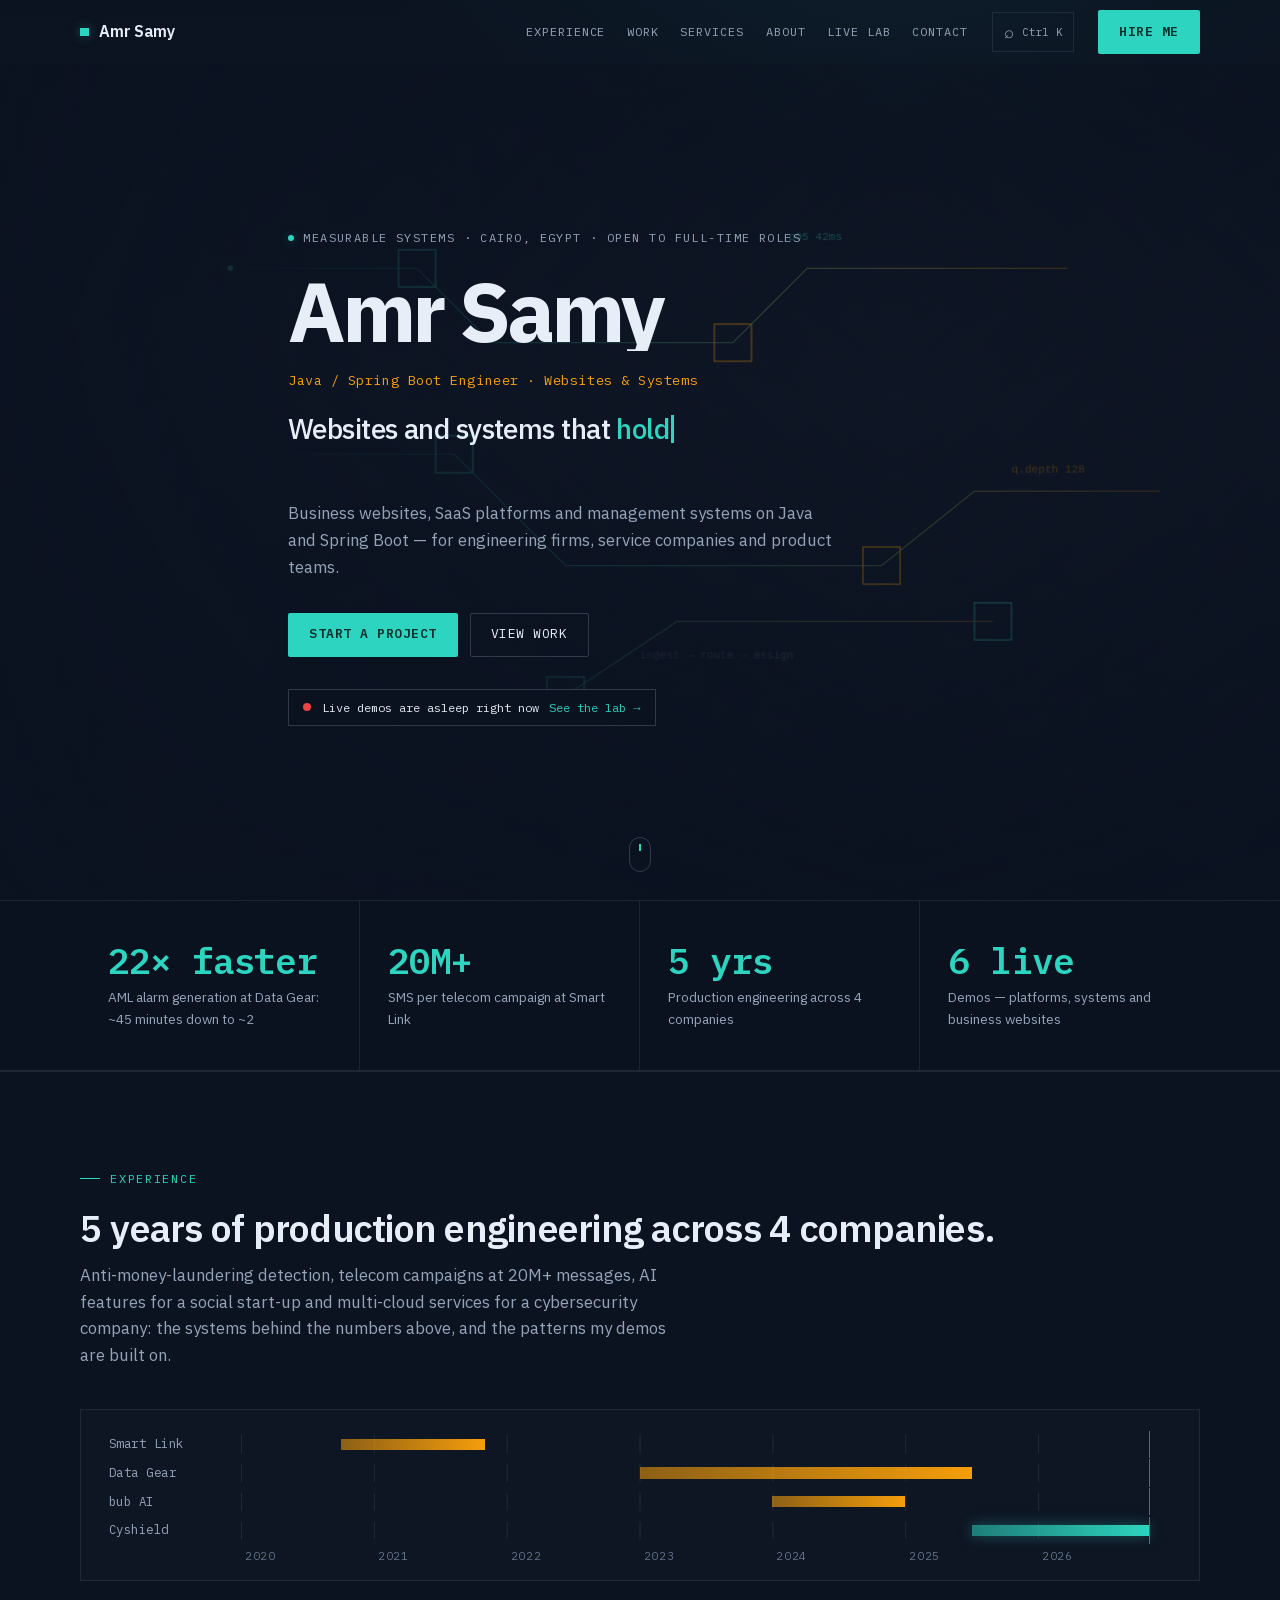
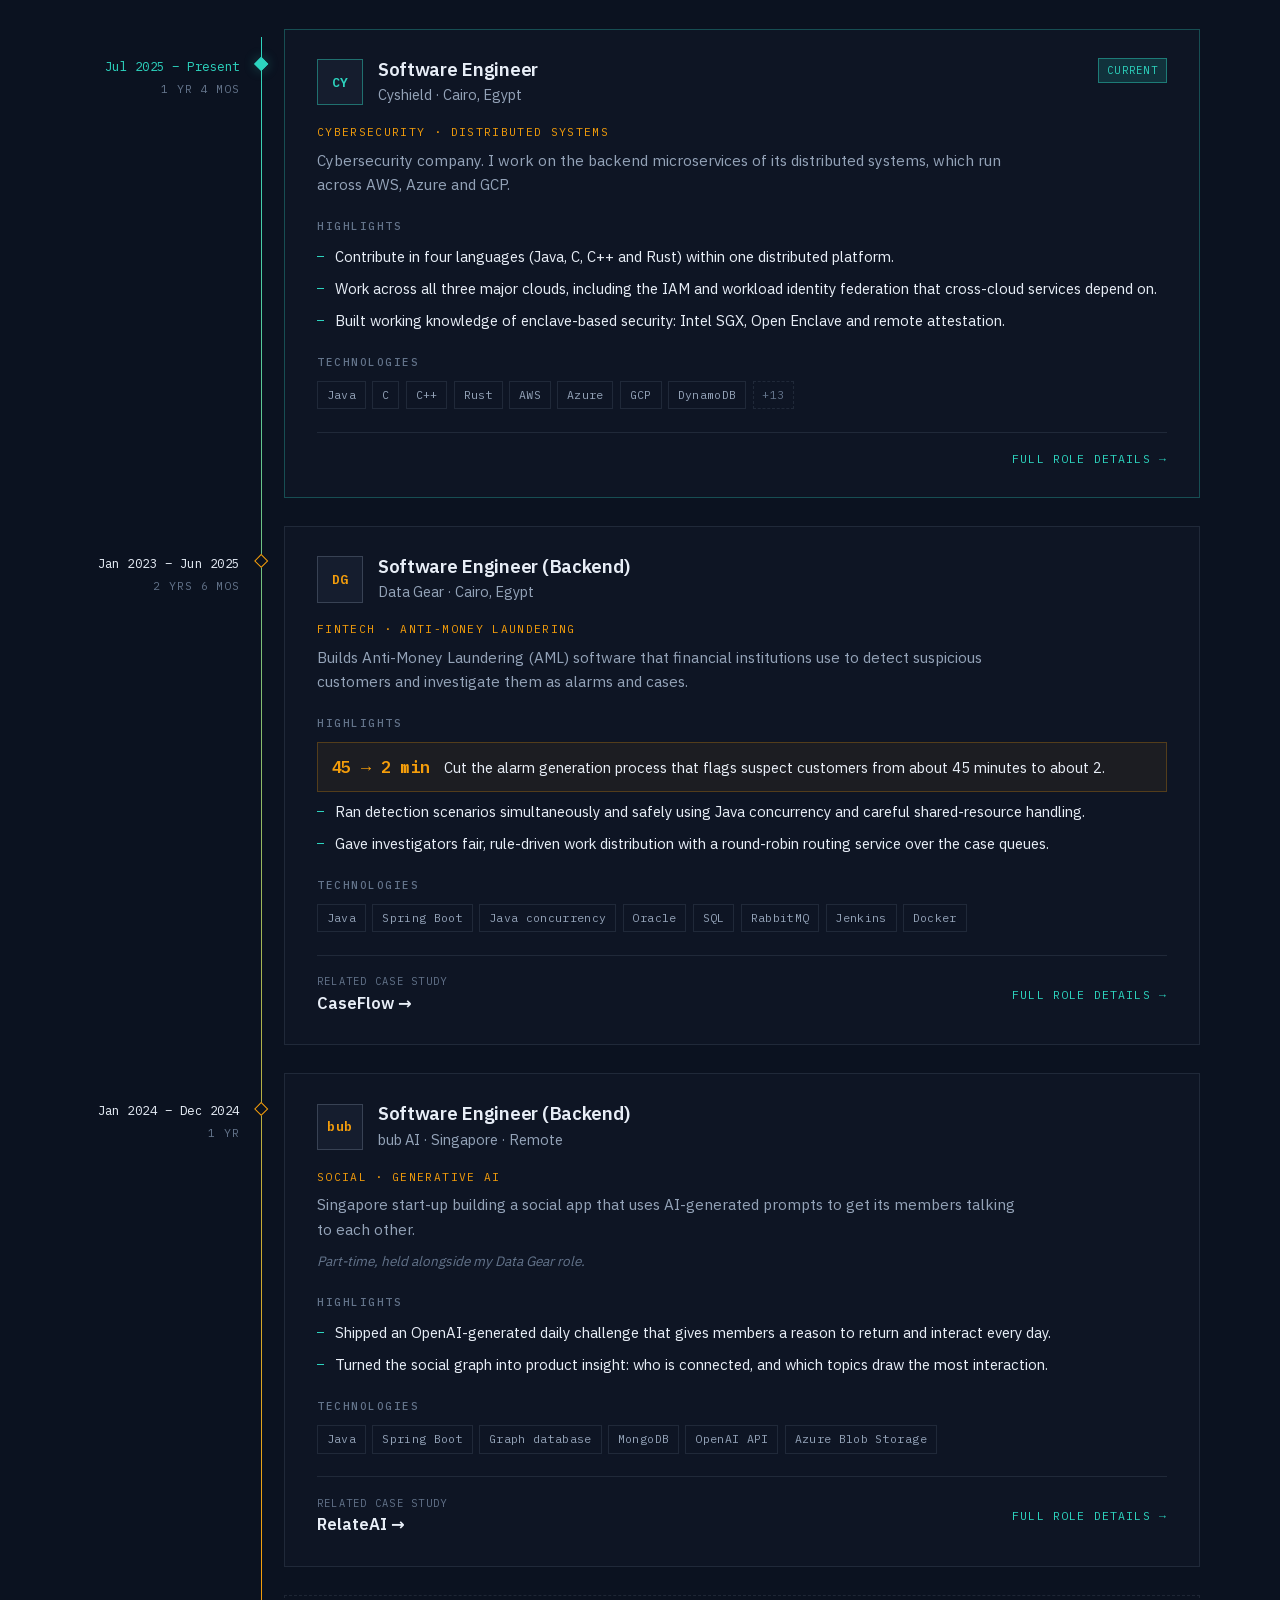
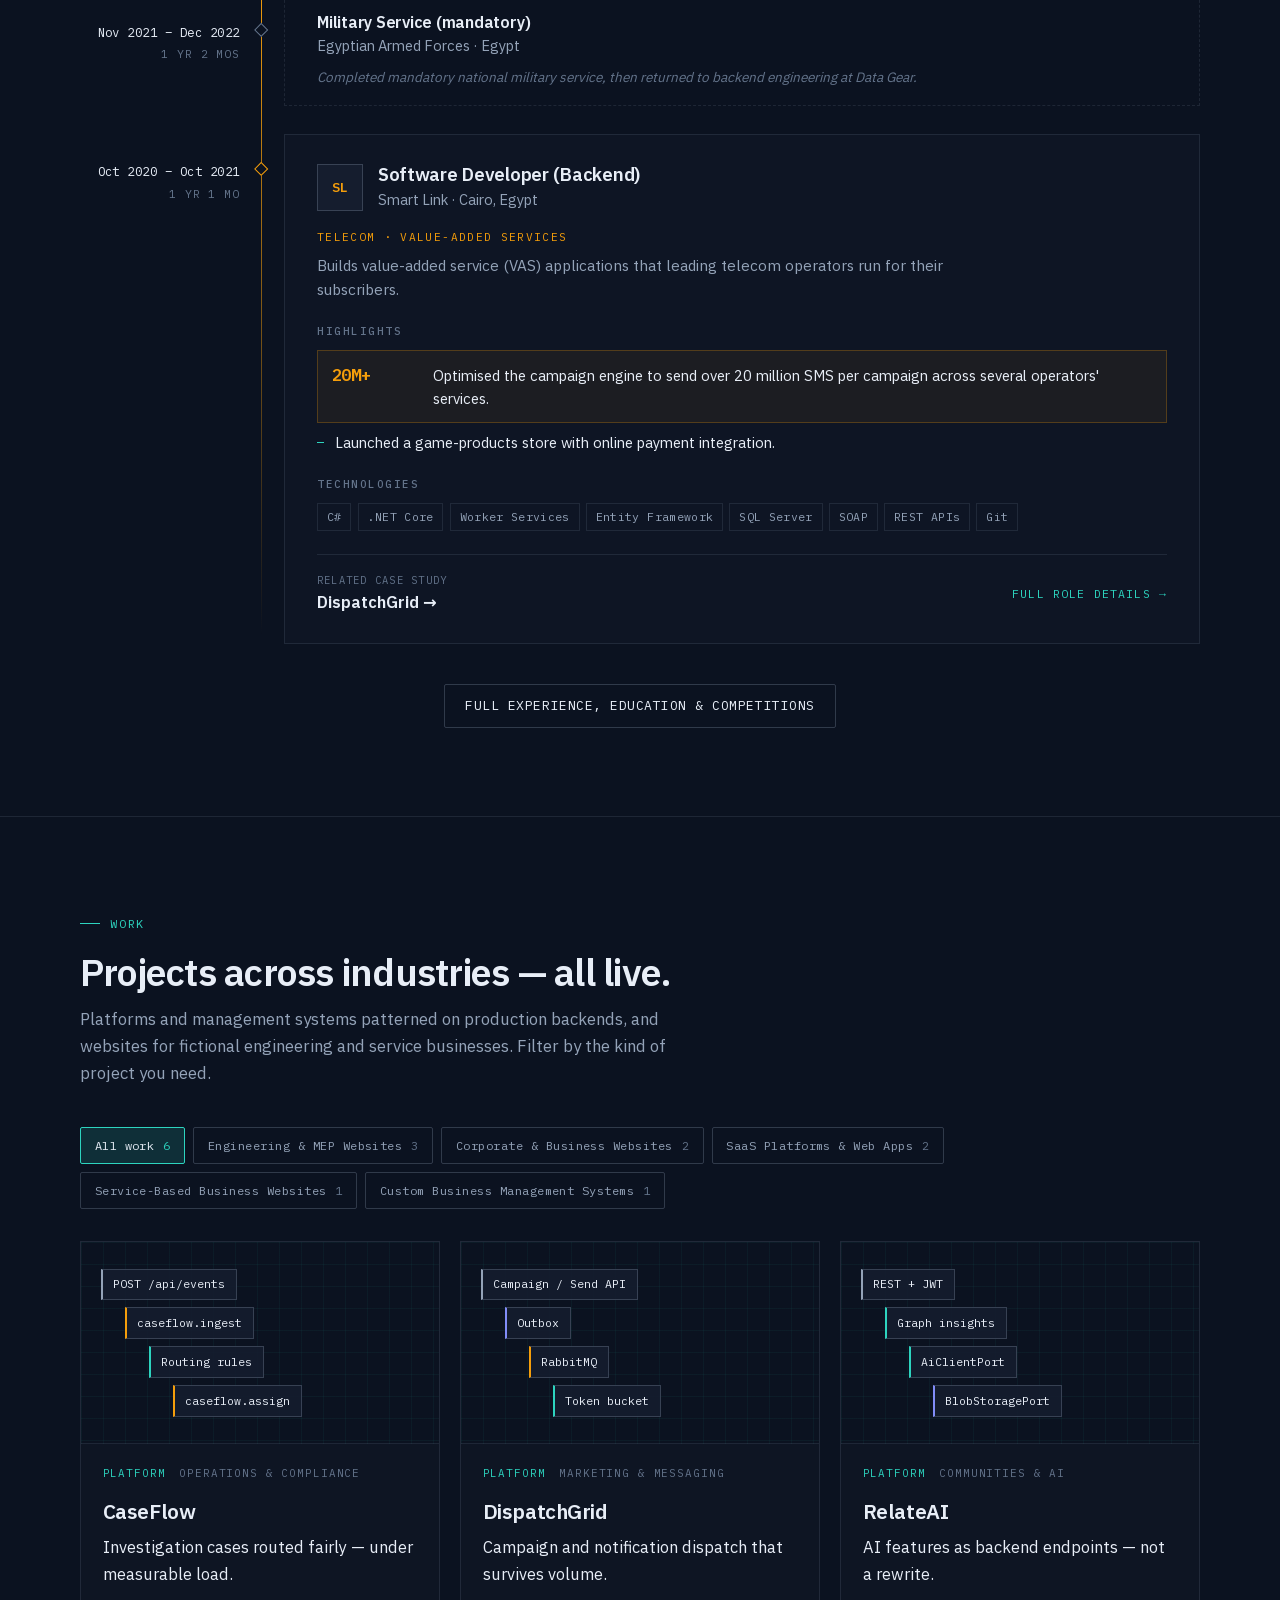
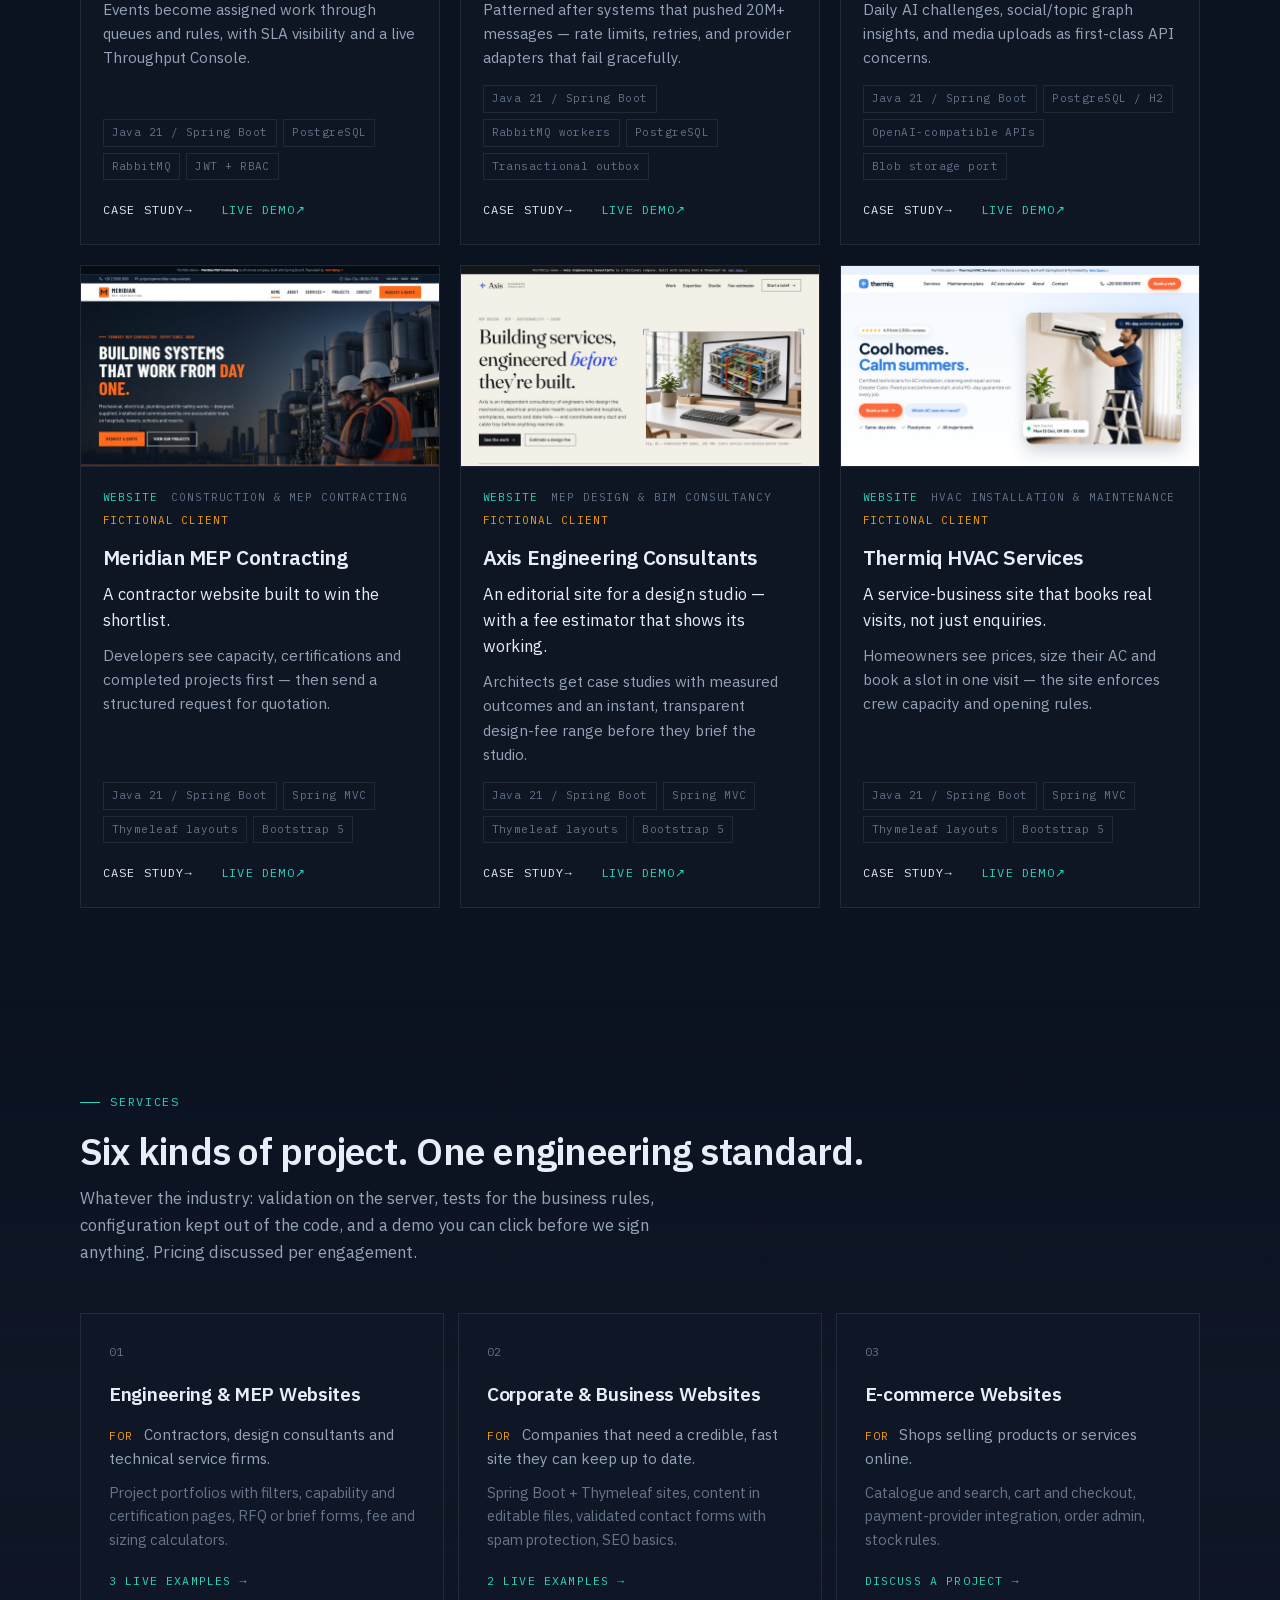
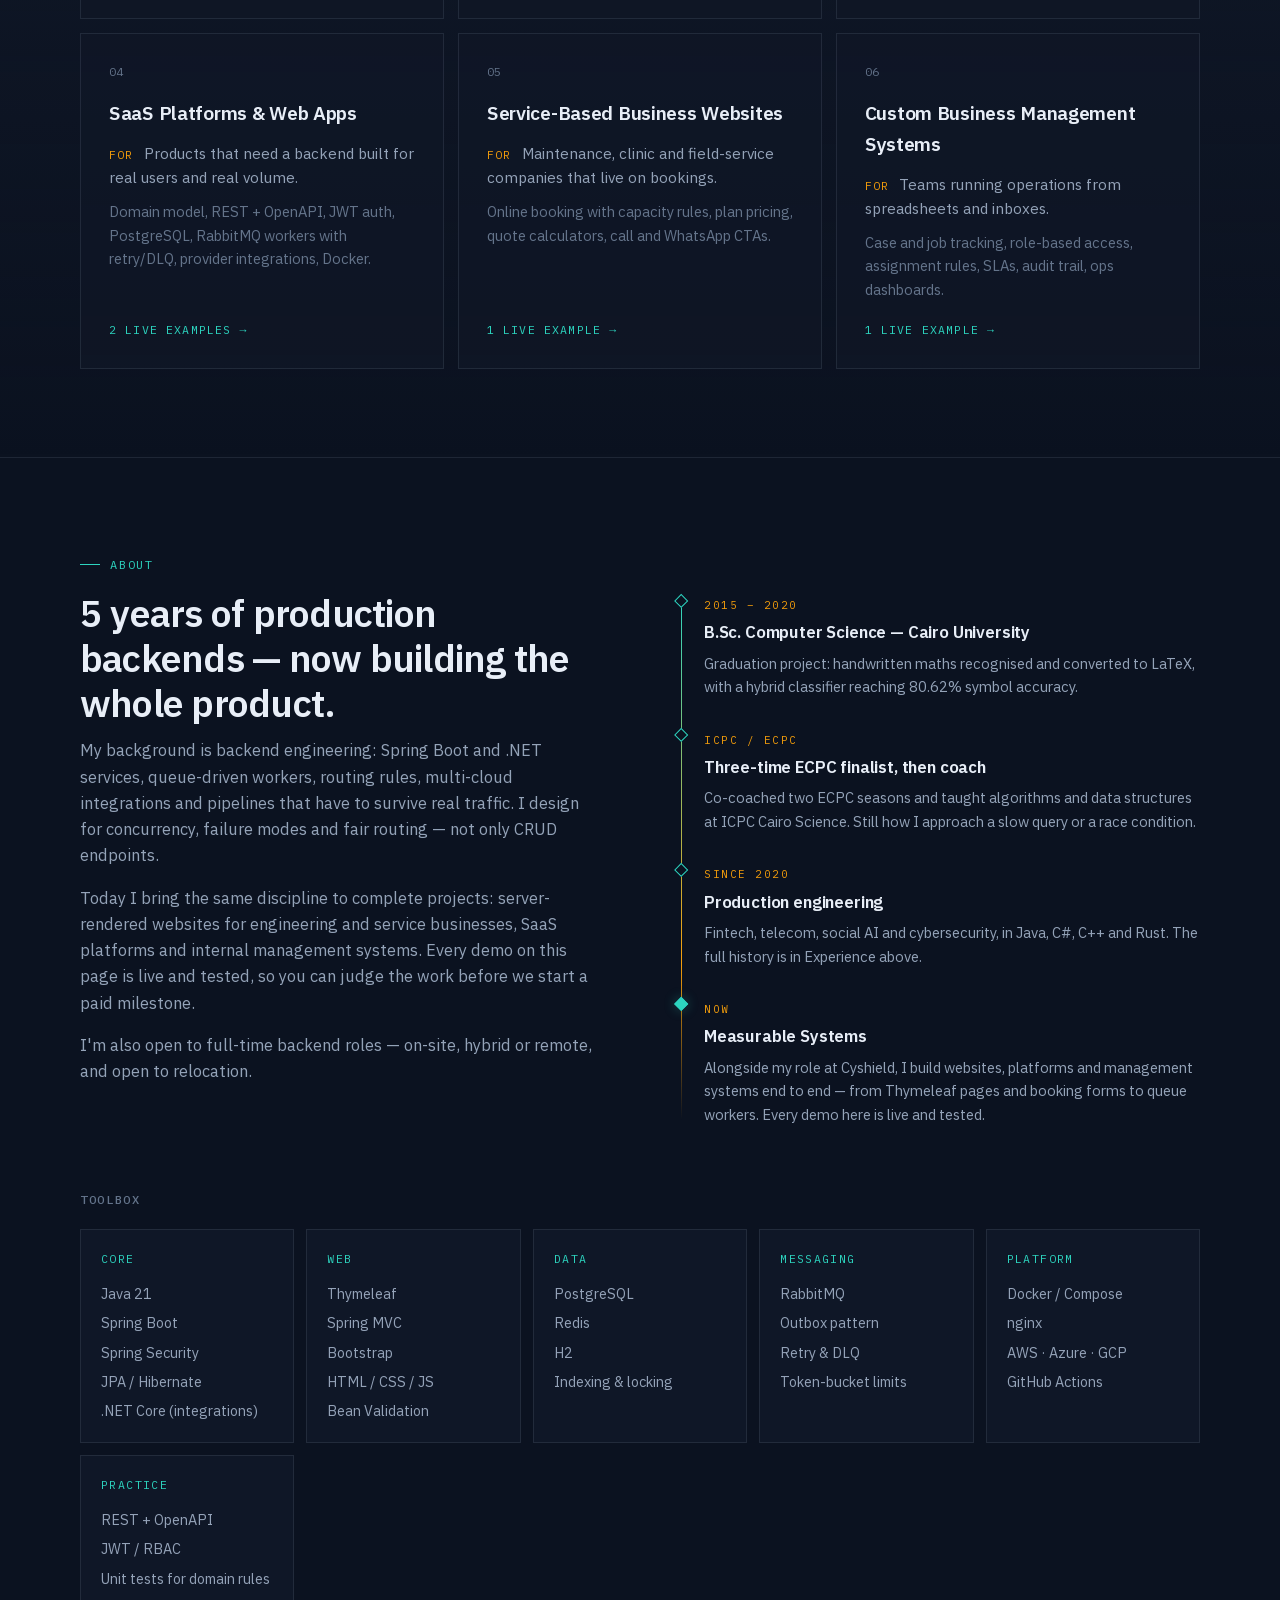
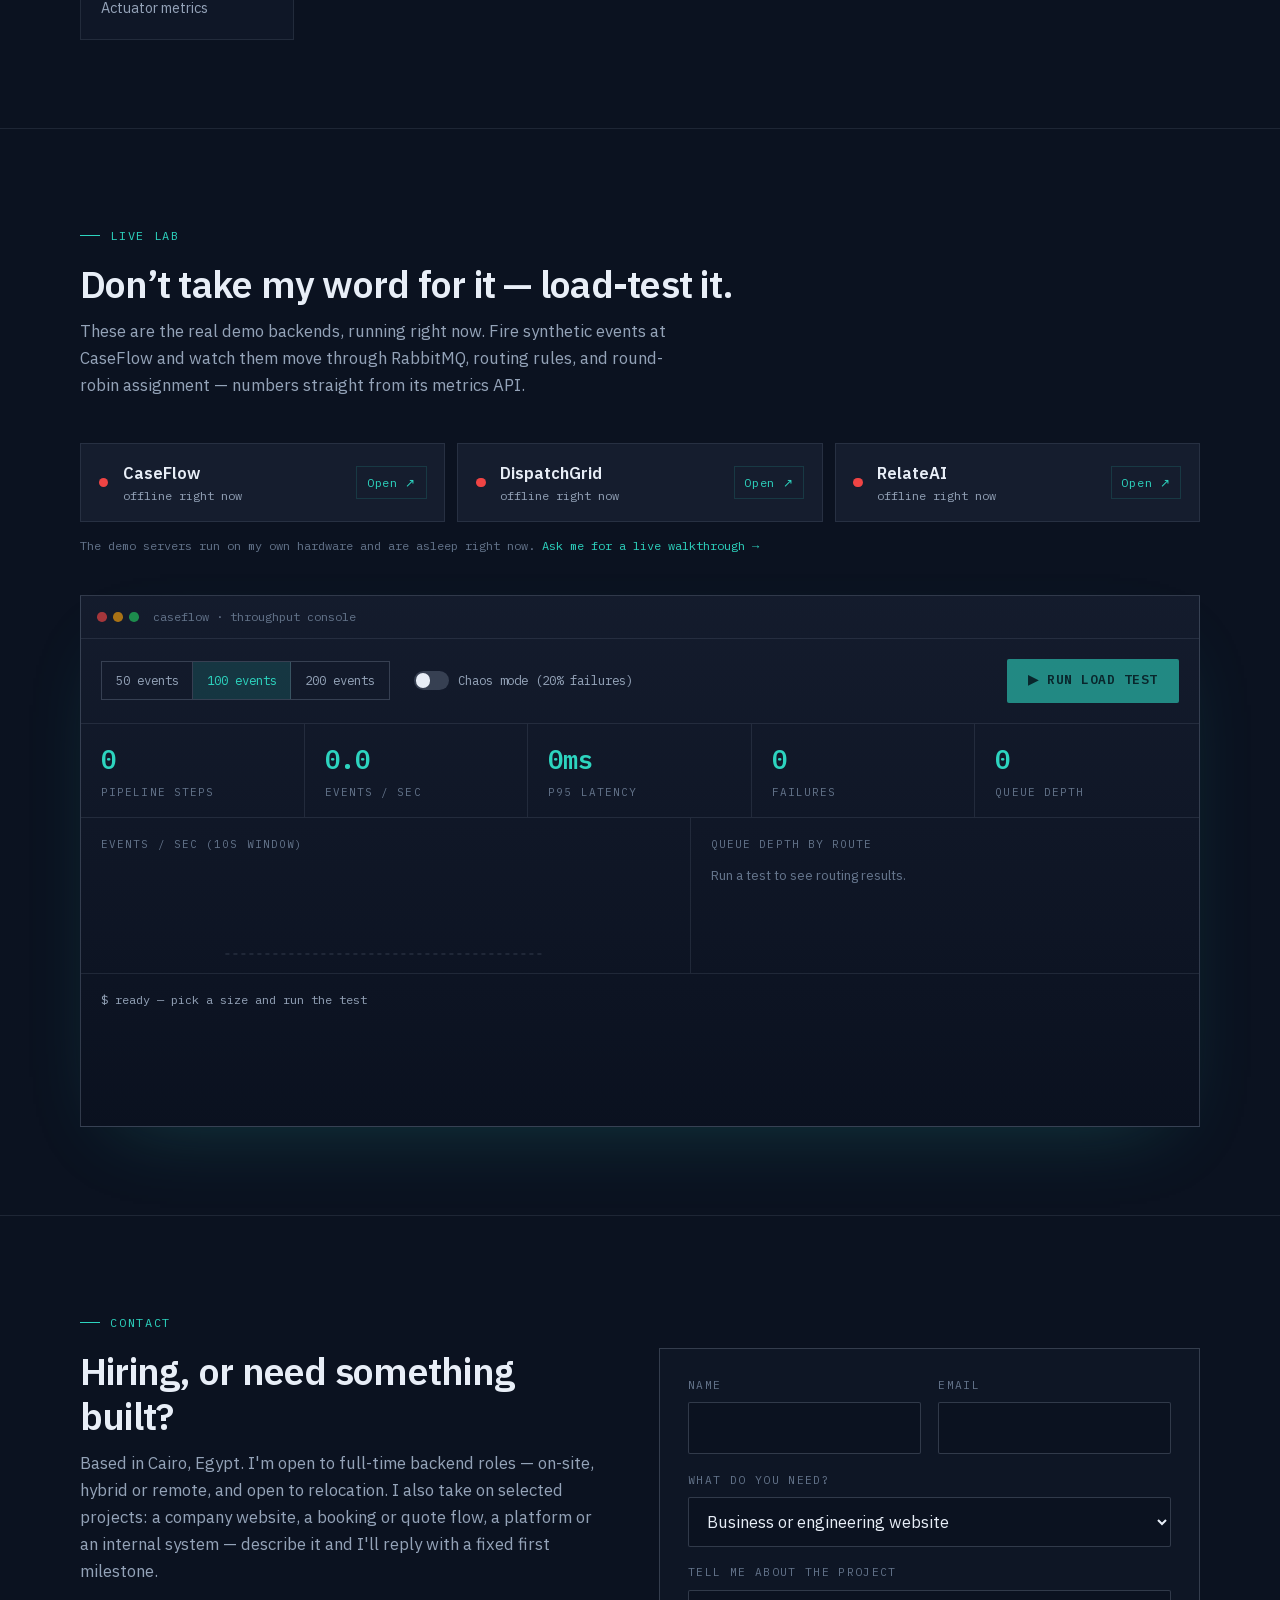
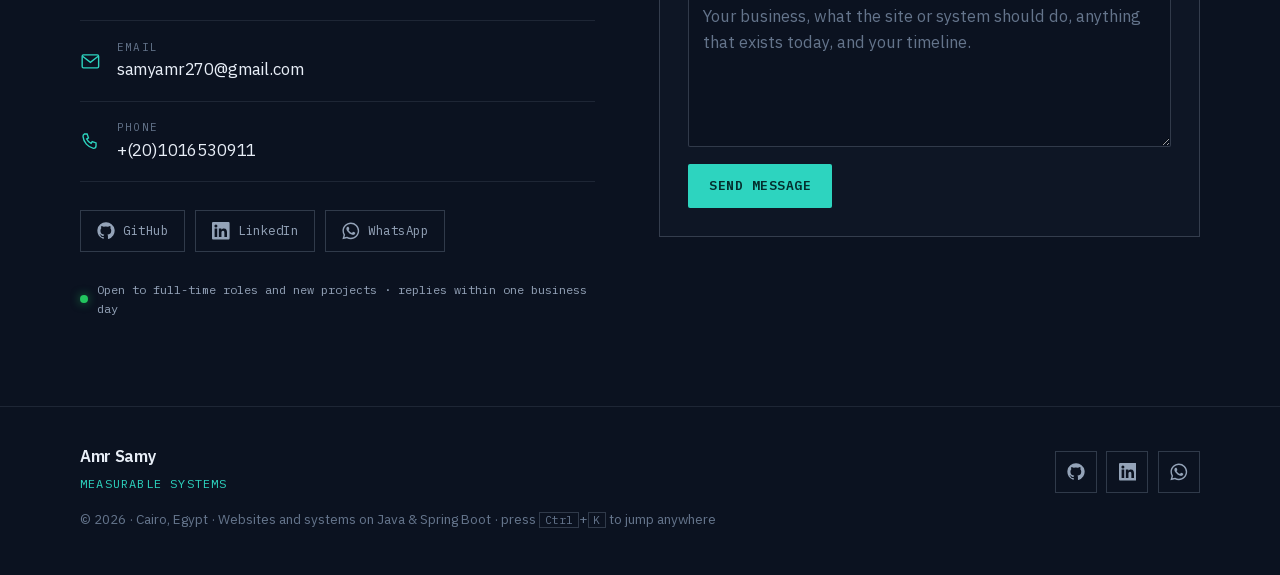
==== commit fdca21da: "Publish portfolio build (b72fc8e)" ====
--- a/index.html
+++ b/index.html
@@ -1 +1 @@
-<!DOCTYPE html><html lang="en" class="__variable_4eeef7 __variable_aa62b7"><head><meta charSet="utf-8"/><meta name="viewport" content="width=device-width, initial-scale=1"/><link rel="preload" href="/_next/static/media/26d4368bf94c0ec4-s.p.woff2" as="font" crossorigin="" type="font/woff2"/><link rel="preload" href="/_next/static/media/98e207f02528a563-s.p.woff2" as="font" crossorigin="" type="font/woff2"/><link rel="preload" href="/_next/static/media/d3ebbfd689654d3a-s.p.woff2" as="font" crossorigin="" type="font/woff2"/><link rel="preload" href="/_next/static/media/db96af6b531dc71f-s.p.woff2" as="font" crossorigin="" type="font/woff2"/><link rel="stylesheet" href="/_next/static/css/74ec0a80ca0f29b6.css" data-precedence="next"/><link rel="stylesheet" href="/_next/static/css/658cf86a48c7d524.css" data-precedence="next"/><link rel="preload" as="script" fetchPriority="low" href="/_next/static/chunks/webpack-f8e4cfb510bc3a36.js"/><script src="/_next/static/chunks/fd9d1056-88c8a1669018f964.js" async=""></script><script src="/_next/static/chunks/117-1b55894b1eadca56.js" async=""></script><script src="/_next/static/chunks/main-app-6fca1515cee9a03c.js" async=""></script><script src="/_next/static/chunks/972-a1597467b2f45725.js" async=""></script><script src="/_next/static/chunks/515-e2c75b41f415abb5.js" async=""></script><script src="/_next/static/chunks/app/page-275bb4526e3979ba.js" async=""></script><script src="/_next/static/chunks/app/layout-a451891f792829e2.js" async=""></script><meta name="theme-color" content="#0b1220"/><meta name="color-scheme" content="dark"/><title>Amr Samy — Measurable Systems</title><meta name="description" content="Business websites, SaaS platforms and management systems built on Java and Spring Boot — server-rendered sites that turn visitors into enquiries, and backends that hold up under real volume."/><meta name="application-name" content="Amr Samy"/><link rel="author" href="https://amrsamy203.github.io"/><meta name="author" content="Amr Samy"/><meta name="keywords" content="Java developer,software engineer,Spring Boot,Thymeleaf,business websites,engineering company website,MEP website,SaaS development,business management system,backend engineer,RabbitMQ,PostgreSQL,freelance developer,Cairo"/><meta name="creator" content="Amr Samy"/><meta name="robots" content="index, follow"/><link rel="canonical" href="https://amrsamy203.github.io"/><meta property="og:title" content="Amr Samy — Measurable Systems"/><meta property="og:description" content="Business websites, SaaS platforms and management systems built on Java and Spring Boot — server-rendered sites that turn visitors into enquiries, and backends that hold up under real volume."/><meta property="og:url" content="https://amrsamy203.github.io"/><meta property="og:site_name" content="Amr Samy"/><meta property="og:locale" content="en_US"/><meta property="og:image:type" content="image/png"/><meta property="og:image:width" content="1200"/><meta property="og:image:height" content="630"/><meta property="og:image:alt" content="Amr Samy — Backend Engineer · Java / Spring Boot"/><meta property="og:image" content="https://amrsamy203.github.io/opengraph-image.png?dcdf62b84a8c23c7"/><meta property="og:type" content="website"/><meta name="twitter:card" content="summary_large_image"/><meta name="twitter:title" content="Amr Samy — Measurable Systems"/><meta name="twitter:description" content="Business websites, SaaS platforms and management systems built on Java and Spring Boot — server-rendered sites that turn visitors into enquiries, and backends that hold up under real volume."/><meta name="twitter:image:type" content="image/png"/><meta name="twitter:image:width" content="1200"/><meta name="twitter:image:height" content="630"/><meta name="twitter:image:alt" content="Amr Samy — Backend Engineer · Java / Spring Boot"/><meta name="twitter:image" content="https://amrsamy203.github.io/opengraph-image.png?dcdf62b84a8c23c7"/><link rel="icon" href="/icon.svg?455a6527e2ee615d" type="image/svg+xml" sizes="any"/><meta name="next-size-adjust"/><script>document.documentElement.classList.add('js')</script><script type="application/ld+json">{"@context":"https://schema.org","@type":"Person","name":"Amr Samy","jobTitle":"Java / Spring Boot Engineer · Websites & Systems","description":"Business websites, SaaS platforms and management systems built on Java and Spring Boot — server-rendered sites that turn visitors into enquiries, and backends that hold up under real volume.","email":"mailto:samyamr270@gmail.com","telephone":"+(20)1016530911","url":"https://amrsamy203.github.io","address":{"@type":"PostalAddress","addressLocality":"Cairo","addressCountry":"EG"},"sameAs":["https://github.com/amrsamy203","https://www.linkedin.com/in/amr-samy-2851ab13b"],"worksFor":[{"@type":"Organization","name":"Cyshield"}],"alumniOf":{"@type":"CollegeOrUniversity","name":"Cairo University"},"knowsAbout":["Java","Spring Boot","Thymeleaf","Web development","RabbitMQ","PostgreSQL","Docker","Distributed systems","C#",".NET","Rust","AWS","Azure","Google Cloud","Anti-money laundering systems"]}</script><script src="/_next/static/chunks/polyfills-42372ed130431b0a.js" noModule=""></script></head><body><a href="#main" class="skip-link">Skip to content</a><div class="site"><header class="Header_header__KwdYD "><div class="container Header_inner__DLT3k"><a class="Header_brand__fkyv5" href="/"><span class="Header_brandMark__w5wIs" aria-hidden="true"></span><span class="Header_brandName__5tcaj">Amr Samy</span></a><nav class="Header_nav__tNWGY" aria-label="Primary"><a href="/#experience" class="Header_navLink__Rvw2c">Experience</a><a href="/#work" class="Header_navLink__Rvw2c">Work</a><a href="/#services" class="Header_navLink__Rvw2c">Services</a><a href="/#about" class="Header_navLink__Rvw2c">About</a><a href="/#lab" class="Header_navLink__Rvw2c">Live lab</a><a href="/#contact" class="Header_navLink__Rvw2c">Contact</a></nav><button type="button" class="Header_cmdk__OG5VH" aria-label="Open command menu (Ctrl+K)"><span aria-hidden="true">⌕</span><kbd>Ctrl K</kbd></button><a href="/#contact" class="btn btn-primary Header_cta__xbIXT">Hire me</a><button type="button" class="Header_menuBtn__4zUe8" aria-expanded="false" aria-controls="mobile-nav" aria-label="Open menu"><span></span><span></span></button></div><div id="mobile-nav" class="Header_mobile__GtAmL "><nav aria-label="Mobile"><a href="/#experience">Experience</a><a href="/#work">Work</a><a href="/#services">Services</a><a href="/#about">About</a><a href="/#lab">Live lab</a><a href="/#contact">Contact</a><a href="/#contact" class="btn btn-primary">Hire me</a></nav></div></header><main id="main"><section class="Hero_hero__bqvNd" aria-labelledby="hero-brand"><div class="Hero_visual__Gy317" aria-hidden="true"><div class="HeroVisual_wrap___TqYu"><svg class="HeroVisual_svg__aNkxF" viewBox="0 0 1440 900" fill="none" xmlns="http://www.w3.org/2000/svg" preserveAspectRatio="xMidYMid slice"><defs><linearGradient id="gridFade" x1="0" y1="0" x2="1" y2="1"><stop offset="0%" stop-color="#2DD4BF" stop-opacity="0.18"></stop><stop offset="55%" stop-color="#2DD4BF" stop-opacity="0.05"></stop><stop offset="100%" stop-color="#F59E0B" stop-opacity="0.08"></stop></linearGradient><linearGradient id="pipe" x1="0" y1="0" x2="1" y2="0"><stop offset="0%" stop-color="#2DD4BF" stop-opacity="0"></stop><stop offset="40%" stop-color="#2DD4BF" stop-opacity="0.7"></stop><stop offset="100%" stop-color="#F59E0B" stop-opacity="0.55"></stop></linearGradient></defs><g class="HeroVisual_grid__hxgHp" stroke="url(#gridFade)" stroke-width="1"><line x1="180" y1="40" x2="180" y2="860"></line><line x1="270" y1="40" x2="270" y2="860"></line><line x1="360" y1="40" x2="360" y2="860"></line><line x1="450" y1="40" x2="450" y2="860"></line><line x1="540" y1="40" x2="540" y2="860"></line><line x1="630" y1="40" x2="630" y2="860"></line><line x1="720" y1="40" x2="720" y2="860"></line><line x1="810" y1="40" x2="810" y2="860"></line><line x1="900" y1="40" x2="900" y2="860"></line><line x1="990" y1="40" x2="990" y2="860"></line><line x1="1080" y1="40" x2="1080" y2="860"></line><line x1="1170" y1="40" x2="1170" y2="860"></line><line x1="1260" y1="40" x2="1260" y2="860"></line><line x1="1350" y1="40" x2="1350" y2="860"></line><line x1="120" y1="80" x2="1380" y2="80"></line><line x1="120" y1="160" x2="1380" y2="160"></line><line x1="120" y1="240" x2="1380" y2="240"></line><line x1="120" y1="320" x2="1380" y2="320"></line><line x1="120" y1="400" x2="1380" y2="400"></line><line x1="120" y1="480" x2="1380" y2="480"></line><line x1="120" y1="560" x2="1380" y2="560"></line><line x1="120" y1="640" x2="1380" y2="640"></line><line x1="120" y1="720" x2="1380" y2="720"></line><line x1="120" y1="800" x2="1380" y2="800"></line></g><g class="HeroVisual_paths__RrWQO" stroke="url(#pipe)" stroke-width="1.5" fill="none"><path id="hv-pathA" class="HeroVisual_pathA__tI_0J" d="M220 220 H480 L560 300 H820 L900 220 H1180"></path><path id="hv-pathB" class="HeroVisual_pathB__d8539" d="M260 420 H520 L640 540 H980 L1080 460 H1280"></path><path id="hv-pathC" class="HeroVisual_pathC__4h9I0" d="M300 680 H640 L760 600 H1100"></path></g><g class="HeroVisual_packets__4JGvT"><circle r="3" visibility="hidden" class="HeroVisual_packetTeal__awnyX"><set attributeName="visibility" to="visible" begin="3s" fill="freeze"></set><animateMotion dur="5.5s" begin="3s" repeatCount="indefinite" rotate="auto"><mpath href="#hv-pathA"></mpath></animateMotion></circle><circle r="2.5" visibility="hidden" class="HeroVisual_packetTeal__awnyX"><set attributeName="visibility" to="visible" begin="5.2s" fill="freeze"></set><animateMotion dur="5.5s" begin="5.2s" repeatCount="indefinite" rotate="auto"><mpath href="#hv-pathA"></mpath></animateMotion></circle><circle r="3" visibility="hidden" class="HeroVisual_packetAmber__O3SnO"><set attributeName="visibility" to="visible" begin="6.9s" fill="freeze"></set><animateMotion dur="5.5s" begin="6.9s" repeatCount="indefinite" rotate="auto"><mpath href="#hv-pathA"></mpath></animateMotion></circle><circle r="3" visibility="hidden" class="HeroVisual_packetTeal__awnyX"><set attributeName="visibility" to="visible" begin="3.4s" fill="freeze"></set><animateMotion dur="6.5s" begin="3.4s" repeatCount="indefinite" rotate="auto"><mpath href="#hv-pathB"></mpath></animateMotion></circle><circle r="2.5" visibility="hidden" class="HeroVisual_packetAmber__O3SnO"><set attributeName="visibility" to="visible" begin="5.6s" fill="freeze"></set><animateMotion dur="6.5s" begin="5.6s" repeatCount="indefinite" rotate="auto"><mpath href="#hv-pathB"></mpath></animateMotion></circle><circle r="3" visibility="hidden" class="HeroVisual_packetTeal__awnyX"><set attributeName="visibility" to="visible" begin="7.8s" fill="freeze"></set><animateMotion dur="6.5s" begin="7.8s" repeatCount="indefinite" rotate="auto"><mpath href="#hv-pathB"></mpath></animateMotion></circle><circle r="3" visibility="hidden" class="HeroVisual_packetTeal__awnyX"><set attributeName="visibility" to="visible" begin="3.8s" fill="freeze"></set><animateMotion dur="4.5s" begin="3.8s" repeatCount="indefinite" rotate="auto"><mpath href="#hv-pathC"></mpath></animateMotion></circle><circle r="2.5" visibility="hidden" class="HeroVisual_packetTeal__awnyX"><set attributeName="visibility" to="visible" begin="6s" fill="freeze"></set><animateMotion dur="4.5s" begin="6s" repeatCount="indefinite" rotate="auto"><mpath href="#hv-pathC"></mpath></animateMotion></circle></g><g><rect x="460" y="200" width="40" height="40" class="HeroVisual_nodeTeal__eMCUM"></rect><rect x="800" y="280" width="40" height="40" class="HeroVisual_nodeAmber__X8lCo"></rect><rect x="500" y="400" width="40" height="40" class="HeroVisual_nodeTeal__eMCUM"></rect><rect x="960" y="520" width="40" height="40" class="HeroVisual_nodeAmber__X8lCo"></rect><rect x="620" y="660" width="40" height="40" class="HeroVisual_nodeTeal__eMCUM"></rect><rect x="1080" y="580" width="40" height="40" class="HeroVisual_nodeTeal__eMCUM"></rect></g><g class="HeroVisual_metrics__CC_qP" font-family="IBM Plex Mono, monospace"><text x="880" y="190" fill="#2DD4BF" font-size="12" opacity="0.85">p95 42ms</text><text x="1120" y="440" fill="#F59E0B" font-size="12" opacity="0.8">q.depth 128</text><text x="720" y="640" fill="#94A3B8" font-size="12" opacity="0.7">ingest → route → assign</text></g></svg><div class="HeroVisual_vignette__stXZ6"></div></div></div><div class="container Hero_content__WDVga"><p class="Hero_eyebrow__zlAY_"><span class="Hero_dot__puHJ9"></span>Measurable Systems<!-- --> · <!-- -->Cairo, Egypt</p><h1 id="hero-brand" class="Hero_brand__KK258">Amr Samy</h1><p class="Hero_role__10bDd">Java / Spring Boot Engineer · Websites &amp; Systems</p><p class="Hero_headline__wPoAT" aria-label="Websites and systems that hold up under real volume."><span aria-hidden="true">Websites and systems that<!-- --> <span class="TypedHeadline_typed__Y2FOz">hold up under real volume.</span><span class="TypedHeadline_caret__Eergk"></span></span></p><p class="Hero_support__OjMrm">Business websites, SaaS platforms and management systems on Java and Spring Boot — for engineering firms, service companies and product teams.</p><div class="Hero_ctas__dB6t2"><a href="#contact" class="btn btn-primary">Start a project</a><a href="#work" class="btn btn-ghost">View work</a></div><a href="#lab" class="StatusPill_pill__gfhwC" aria-live="polite"><span class="StatusPill_dot__46slu StatusPill_checking__Phom9" aria-hidden="true"></span><span>Checking live systems…</span><span class="StatusPill_cta__HVNaz">Load-test them →</span></a></div><a href="#impact" class="Hero_scrollCue__HovjE" aria-label="Scroll to impact"><span></span></a></section><section id="impact" class="Impact_section__hvW0e" aria-label="Impact"><div class="container Impact_grid__Fb37A"><div class="Impact_cell__kQrIa" data-reveal="true" data-glow="true" style="--reveal-delay:0s"><div class="MetricCounter_metric__EXxEN"><p class="MetricCounter_value__j8nvE">0<!-- -->× faster</p><p class="MetricCounter_label__UomOY">AML alarm generation at Data Gear: ~45 minutes down to ~2</p></div></div><div class="Impact_cell__kQrIa" data-reveal="true" data-glow="true" style="--reveal-delay:0.08s"><div class="MetricCounter_metric__EXxEN"><p class="MetricCounter_value__j8nvE">0<!-- -->M+</p><p class="MetricCounter_label__UomOY">SMS per telecom campaign at Smart Link</p></div></div><div class="Impact_cell__kQrIa" data-reveal="true" data-glow="true" style="--reveal-delay:0.16s"><div class="MetricCounter_metric__EXxEN"><p class="MetricCounter_value__j8nvE">0<!-- --> yrs</p><p class="MetricCounter_label__UomOY">Production engineering across 4 companies</p></div></div><div class="Impact_cell__kQrIa" data-reveal="true" data-glow="true" style="--reveal-delay:0.24s"><div class="MetricCounter_metric__EXxEN"><p class="MetricCounter_value__j8nvE">0<!-- --> live</p><p class="MetricCounter_label__UomOY">Demos — platforms, systems and business websites</p></div></div></div></section><section id="experience" class="section Experience_section___8tqq"><div class="container"><p class="section-label">Experience</p><h2 class="section-title" data-reveal="true">5<!-- --> years of production engineering across <!-- -->4<!-- --> companies.</h2><p class="section-lead" data-reveal="true">Anti-money-laundering detection, telecom campaigns at 20M+ messages, AI features for a social start-up and multi-cloud services for a cybersecurity company: the systems behind the numbers above, and the patterns my demos are built on.</p><div class="CareerSpan_chart__6_CV2" style="--years:7;--now:97.61904761904762%" data-reveal="true"><ul class="CareerSpan_rows__nTJM2" aria-label="Career at a glance"><li class="CareerSpan_row__C7kzv"><span class="CareerSpan_label__wcaoL">Smart Link</span><span class="CareerSpan_track__bKCwF"><a href="/experience#smartlink" class="CareerSpan_bar__1AFsk " style="left:10.714285714285714%;width:15.476190476190476%" title="Backend Engineer, Smart Link · Oct 2020 – Oct 2021"><span class="sr-only">Backend Engineer<!-- -->, <!-- -->Smart Link<!-- -->: <!-- -->Oct 2020 – Oct 2021</span></a></span></li><li class="CareerSpan_row__C7kzv"><span class="CareerSpan_label__wcaoL">Data Gear</span><span class="CareerSpan_track__bKCwF"><a href="/experience#datagear" class="CareerSpan_bar__1AFsk " style="left:42.857142857142854%;width:35.714285714285715%" title="Backend Engineer, Data Gear · Jan 2023 – Jun 2025"><span class="sr-only">Backend Engineer<!-- -->, <!-- -->Data Gear<!-- -->: <!-- -->Jan 2023 – Jun 2025</span></a></span></li><li class="CareerSpan_row__C7kzv"><span class="CareerSpan_label__wcaoL">bub AI</span><span class="CareerSpan_track__bKCwF"><a href="/experience#bubai" class="CareerSpan_bar__1AFsk " style="left:57.14285714285714%;width:14.285714285714285%" title="Backend Engineer, bub AI · Jan 2024 – Dec 2024"><span class="sr-only">Backend Engineer<!-- -->, <!-- -->bub AI<!-- -->: <!-- -->Jan 2024 – Dec 2024</span></a></span></li><li class="CareerSpan_row__C7kzv"><span class="CareerSpan_label__wcaoL">Cyshield</span><span class="CareerSpan_track__bKCwF"><a href="/experience#cyshield" class="CareerSpan_bar__1AFsk CareerSpan_current__Uh_r7" style="left:78.57142857142857%;width:19.047619047619047%" title="Software Engineer, Cyshield · Jul 2025 – Present"><span class="sr-only">Software Engineer<!-- -->, <!-- -->Cyshield<!-- -->: <!-- -->Jul 2025 – Present</span></a></span></li></ul><div class="CareerSpan_row__C7kzv" aria-hidden="true"><span></span><span class="CareerSpan_axis__P45dj"><span style="left:0%"><span class="CareerSpan_full__NqNT1">2020</span><span class="CareerSpan_short__GXg4b">’<!-- -->20</span></span><span style="left:14.285714285714285%"><span class="CareerSpan_full__NqNT1">2021</span><span class="CareerSpan_short__GXg4b">’<!-- -->21</span></span><span style="left:28.57142857142857%"><span class="CareerSpan_full__NqNT1">2022</span><span class="CareerSpan_short__GXg4b">’<!-- -->22</span></span><span style="left:42.857142857142854%"><span class="CareerSpan_full__NqNT1">2023</span><span class="CareerSpan_short__GXg4b">’<!-- -->23</span></span><span style="left:57.14285714285714%"><span class="CareerSpan_full__NqNT1">2024</span><span class="CareerSpan_short__GXg4b">’<!-- -->24</span></span><span style="left:71.42857142857143%"><span class="CareerSpan_full__NqNT1">2025</span><span class="CareerSpan_short__GXg4b">’<!-- -->25</span></span><span style="left:85.71428571428571%"><span class="CareerSpan_full__NqNT1">2026</span><span class="CareerSpan_short__GXg4b">’<!-- -->26</span></span></span></div></div><ol class="RoleTimeline_timeline__rTq5w" aria-label="Employment history"><li class="RoleTimeline_entry__pvtJb RoleTimeline_isCurrent___hq44" data-reveal="true" style="--reveal-delay:0s"><div class="RoleTimeline_when__B8z0H"><span class="RoleTimeline_period__m49OU">Jul 2025 – Present</span><span class="RoleTimeline_duration__9TK6m">1 yr 4 mos</span></div><article class="RoleTimeline_card__hNrSk" data-glow="true"><header class="RoleTimeline_head__ed73u"><span class="RoleTimeline_logo__ITD4L" aria-hidden="true">CY</span><div class="RoleTimeline_who__RJ7N_"><h3 class="RoleTimeline_title__hSujJ">Software Engineer</h3><p class="RoleTimeline_company__I_7m9">Cyshield<!-- --> <span aria-hidden="true">·</span> <!-- -->Cairo, Egypt</p></div><span class="RoleTimeline_badge__Q07ZI">Current</span></header><p class="RoleTimeline_sector__0mDzy">Cybersecurity · Distributed systems</p><p class="RoleTimeline_about__3_nJW">Cybersecurity company. I work on the backend microservices of its distributed systems, which run across AWS, Azure and GCP.</p><section class="RoleTimeline_block__sHxck"><h4 class="RoleTimeline_blockTitle__0_iPe">Highlights</h4><ul class="RoleTimeline_wins__uzoGf"><li><span>Contribute in four languages (Java, C, C++ and Rust) within one distributed platform.</span></li><li><span>Work across all three major clouds, including the IAM and workload identity federation that cross-cloud services depend on.</span></li><li><span>Built working knowledge of enclave-based security: Intel SGX, Open Enclave and remote attestation.</span></li></ul></section><section class="RoleTimeline_block__sHxck"><h4 class="RoleTimeline_blockTitle__0_iPe">Technologies</h4><ul class="RoleTimeline_chips__DHjpV"><li>Java</li><li>C</li><li>C++</li><li>Rust</li><li>AWS</li><li>Azure</li><li>GCP</li><li>DynamoDB</li><li class="RoleTimeline_more__xMazi">+<!-- -->13</li></ul></section><footer class="RoleTimeline_links__7fsGa"><a class="RoleTimeline_details__ti1G5" href="/experience#cyshield">Full role details <span aria-hidden="true">→</span></a></footer></article></li><li class="RoleTimeline_entry__pvtJb " data-reveal="true" style="--reveal-delay:0.06s"><div class="RoleTimeline_when__B8z0H"><span class="RoleTimeline_period__m49OU">Jan 2023 – Jun 2025</span><span class="RoleTimeline_duration__9TK6m">2 yrs 6 mos</span></div><article class="RoleTimeline_card__hNrSk" data-glow="true"><header class="RoleTimeline_head__ed73u"><span class="RoleTimeline_logo__ITD4L" aria-hidden="true">DG</span><div class="RoleTimeline_who__RJ7N_"><h3 class="RoleTimeline_title__hSujJ">Backend Engineer</h3><p class="RoleTimeline_company__I_7m9">Data Gear<!-- --> <span aria-hidden="true">·</span> <!-- -->Cairo, Egypt</p></div></header><p class="RoleTimeline_sector__0mDzy">Fintech · Anti-money laundering</p><p class="RoleTimeline_about__3_nJW">Builds Anti-Money Laundering (AML) software that financial institutions use to detect suspicious customers and investigate them as alarms and cases.</p><section class="RoleTimeline_block__sHxck"><h4 class="RoleTimeline_blockTitle__0_iPe">Highlights</h4><ul class="RoleTimeline_wins__uzoGf"><li class="RoleTimeline_hasMetric___jysD"><span class="RoleTimeline_metric__1Ic7r">45 → 2 min</span><span>Cut the alarm generation process that flags suspect customers from about 45 minutes to about 2.</span></li><li><span>Ran detection scenarios simultaneously and safely using Java concurrency and careful shared-resource handling.</span></li><li><span>Gave investigators fair, rule-driven work distribution with a round-robin routing service over the case queues.</span></li></ul></section><section class="RoleTimeline_block__sHxck"><h4 class="RoleTimeline_blockTitle__0_iPe">Technologies</h4><ul class="RoleTimeline_chips__DHjpV"><li>Java</li><li>Spring Boot</li><li>Java concurrency</li><li>Oracle</li><li>SQL</li><li>RabbitMQ</li><li>Jenkins</li><li>Docker</li></ul></section><footer class="RoleTimeline_links__7fsGa"><a class="RoleTimeline_related__SL2wk" href="/work/caseflow"><span class="RoleTimeline_relatedLabel__t_F_f">Related case study</span><span>CaseFlow<!-- --> <span aria-hidden="true">→</span></span></a><a class="RoleTimeline_details__ti1G5" href="/experience#datagear">Full role details <span aria-hidden="true">→</span></a></footer></article></li><li class="RoleTimeline_entry__pvtJb " data-reveal="true" style="--reveal-delay:0.12s"><div class="RoleTimeline_when__B8z0H"><span class="RoleTimeline_period__m49OU">Jan 2024 – Dec 2024</span><span class="RoleTimeline_duration__9TK6m">1 yr</span></div><article class="RoleTimeline_card__hNrSk" data-glow="true"><header class="RoleTimeline_head__ed73u"><span class="RoleTimeline_logo__ITD4L" aria-hidden="true">bub</span><div class="RoleTimeline_who__RJ7N_"><h3 class="RoleTimeline_title__hSujJ">Backend Engineer</h3><p class="RoleTimeline_company__I_7m9">bub AI<!-- --> <span aria-hidden="true">·</span> <!-- -->Singapore</p></div></header><p class="RoleTimeline_sector__0mDzy">Social · Generative AI</p><p class="RoleTimeline_about__3_nJW">Singapore start-up building a social app that uses AI-generated prompts to get its members talking to each other.</p><p class="RoleTimeline_note__UAVQI">Held alongside my Data Gear role.</p><section class="RoleTimeline_block__sHxck"><h4 class="RoleTimeline_blockTitle__0_iPe">Highlights</h4><ul class="RoleTimeline_wins__uzoGf"><li><span>Shipped an OpenAI-generated daily challenge that gives members a reason to return and interact every day.</span></li><li><span>Turned the social graph into product insight: who is connected, and which topics draw the most interaction.</span></li></ul></section><section class="RoleTimeline_block__sHxck"><h4 class="RoleTimeline_blockTitle__0_iPe">Technologies</h4><ul class="RoleTimeline_chips__DHjpV"><li>Java</li><li>Spring Boot</li><li>Graph database</li><li>MongoDB</li><li>OpenAI API</li><li>Azure Blob Storage</li></ul></section><footer class="RoleTimeline_links__7fsGa"><a class="RoleTimeline_related__SL2wk" href="/work/relateai"><span class="RoleTimeline_relatedLabel__t_F_f">Related case study</span><span>RelateAI<!-- --> <span aria-hidden="true">→</span></span></a><a class="RoleTimeline_details__ti1G5" href="/experience#bubai">Full role details <span aria-hidden="true">→</span></a></footer></article></li><li class="RoleTimeline_entry__pvtJb " data-reveal="true" style="--reveal-delay:0.18s"><div class="RoleTimeline_when__B8z0H"><span class="RoleTimeline_period__m49OU">Oct 2020 – Oct 2021</span><span class="RoleTimeline_duration__9TK6m">1 yr 1 mo</span></div><article class="RoleTimeline_card__hNrSk" data-glow="true"><header class="RoleTimeline_head__ed73u"><span class="RoleTimeline_logo__ITD4L" aria-hidden="true">SL</span><div class="RoleTimeline_who__RJ7N_"><h3 class="RoleTimeline_title__hSujJ">Backend Engineer</h3><p class="RoleTimeline_company__I_7m9">Smart Link<!-- --> <span aria-hidden="true">·</span> <!-- -->Cairo, Egypt</p></div></header><p class="RoleTimeline_sector__0mDzy">Telecom · Value-added services</p><p class="RoleTimeline_about__3_nJW">Builds value-added service (VAS) applications that leading telecom operators run for their subscribers.</p><section class="RoleTimeline_block__sHxck"><h4 class="RoleTimeline_blockTitle__0_iPe">Highlights</h4><ul class="RoleTimeline_wins__uzoGf"><li class="RoleTimeline_hasMetric___jysD"><span class="RoleTimeline_metric__1Ic7r">20M+</span><span>Optimised the campaign engine to send over 20 million SMS per campaign across several operators&#x27; services.</span></li><li><span>Launched a game-products store with online payment integration.</span></li></ul></section><section class="RoleTimeline_block__sHxck"><h4 class="RoleTimeline_blockTitle__0_iPe">Technologies</h4><ul class="RoleTimeline_chips__DHjpV"><li>C#</li><li>.NET Core</li><li>Worker Services</li><li>Entity Framework</li><li>SQL Server</li><li>SOAP</li><li>REST APIs</li><li>Git</li></ul></section><footer class="RoleTimeline_links__7fsGa"><a class="RoleTimeline_related__SL2wk" href="/work/dispatchgrid"><span class="RoleTimeline_relatedLabel__t_F_f">Related case study</span><span>DispatchGrid<!-- --> <span aria-hidden="true">→</span></span></a><a class="RoleTimeline_details__ti1G5" href="/experience#smartlink">Full role details <span aria-hidden="true">→</span></a></footer></article></li></ol><div class="Experience_more__BVspf" data-reveal="true"><a class="btn btn-ghost" href="/experience">Full experience, education &amp; competitions</a></div></div></section><section id="work" class="section SelectedWork_section__ChX1a"><div class="container"><p class="section-label">Work</p><h2 class="section-title" data-reveal="true">Projects across industries — all live.</h2><p class="section-lead" data-reveal="true">Platforms and management systems patterned on production backends, and websites for fictional engineering and service businesses. Filter by the kind of project you need.</p><div class="SelectedWork_filters__oOK2W" role="group" aria-label="Filter projects by category"><button type="button" class="SelectedWork_chip__EFWJ7 SelectedWork_chipActive__cnGI7" aria-pressed="true">All work<span class="SelectedWork_count__Cj3bm">6</span></button><button type="button" class="SelectedWork_chip__EFWJ7 " aria-pressed="false">Engineering &amp; MEP Websites<span class="SelectedWork_count__Cj3bm">3</span></button><button type="button" class="SelectedWork_chip__EFWJ7 " aria-pressed="false">Corporate &amp; Business Websites<span class="SelectedWork_count__Cj3bm">2</span></button><button type="button" class="SelectedWork_chip__EFWJ7 " aria-pressed="false">SaaS Platforms &amp; Web Apps<span class="SelectedWork_count__Cj3bm">2</span></button><button type="button" class="SelectedWork_chip__EFWJ7 " aria-pressed="false">Service-Based Business Websites<span class="SelectedWork_count__Cj3bm">1</span></button><button type="button" class="SelectedWork_chip__EFWJ7 " aria-pressed="false">Custom Business Management Systems<span class="SelectedWork_count__Cj3bm">1</span></button></div><ul class="SelectedWork_grid__WnTfP" aria-live="polite"><li class="SelectedWork_card__iBRKi" data-glow="true"><a class="SelectedWork_media__r9RVB" tabindex="-1" aria-hidden="true" href="/work/caseflow"><ol class="SelectedWork_flow__KSyyV"><li class="SelectedWork_io__Dm596">POST /api/events</li><li class="SelectedWork_queue__lO_oQ">caseflow.ingest</li><li class="SelectedWork_logic__daIa5">Routing rules</li><li class="SelectedWork_queue__lO_oQ">caseflow.assign</li></ol></a><div class="SelectedWork_body__Gfu4i"><p class="SelectedWork_meta__9uFTF"><span class="SelectedWork_kind__BmEwO">Platform</span><span>Operations &amp; compliance</span></p><h3 class="SelectedWork_name__4DDtN"><a href="/work/caseflow">CaseFlow</a></h3><p class="SelectedWork_tagline__1NnIg">Investigation cases routed fairly — under measurable load.</p><p class="SelectedWork_outcome__FjSFC">Events become assigned work through queues and rules, with SLA visibility and a live Throughput Console.</p><ul class="SelectedWork_chips__b1FM3" aria-label="Tech"><li>Java 21 / Spring Boot</li><li>PostgreSQL</li><li>RabbitMQ</li><li>JWT + RBAC</li></ul><div class="SelectedWork_actions__B5rkc"><a class="SelectedWork_link__1frWa" href="/work/caseflow">Case study<span aria-hidden="true"> →</span></a><a href="https://edgy-bagged-overheat.ngrok-free.dev/caseflow/" target="_blank" rel="noopener noreferrer" class="SelectedWork_link__1frWa SelectedWork_live__XOYBO">Live demo<span aria-hidden="true"> ↗</span></a></div></div></li><li class="SelectedWork_card__iBRKi" data-glow="true"><a class="SelectedWork_media__r9RVB" tabindex="-1" aria-hidden="true" href="/work/dispatchgrid"><ol class="SelectedWork_flow__KSyyV"><li class="SelectedWork_io__Dm596">Campaign / Send API</li><li class="SelectedWork_store__2N6mv">Outbox</li><li class="SelectedWork_queue__lO_oQ">RabbitMQ</li><li class="SelectedWork_logic__daIa5">Token bucket</li></ol></a><div class="SelectedWork_body__Gfu4i"><p class="SelectedWork_meta__9uFTF"><span class="SelectedWork_kind__BmEwO">Platform</span><span>Marketing &amp; messaging</span></p><h3 class="SelectedWork_name__4DDtN"><a href="/work/dispatchgrid">DispatchGrid</a></h3><p class="SelectedWork_tagline__1NnIg">Campaign and notification dispatch that survives volume.</p><p class="SelectedWork_outcome__FjSFC">Patterned after systems that pushed 20M+ messages — rate limits, retries, and provider adapters that fail gracefully.</p><ul class="SelectedWork_chips__b1FM3" aria-label="Tech"><li>Java 21 / Spring Boot</li><li>RabbitMQ workers</li><li>PostgreSQL</li><li>Transactional outbox</li></ul><div class="SelectedWork_actions__B5rkc"><a class="SelectedWork_link__1frWa" href="/work/dispatchgrid">Case study<span aria-hidden="true"> →</span></a><a href="https://edgy-bagged-overheat.ngrok-free.dev/dispatchgrid/" target="_blank" rel="noopener noreferrer" class="SelectedWork_link__1frWa SelectedWork_live__XOYBO">Live demo<span aria-hidden="true"> ↗</span></a></div></div></li><li class="SelectedWork_card__iBRKi" data-glow="true"><a class="SelectedWork_media__r9RVB" tabindex="-1" aria-hidden="true" href="/work/relateai"><ol class="SelectedWork_flow__KSyyV"><li class="SelectedWork_io__Dm596">REST + JWT</li><li class="SelectedWork_logic__daIa5">Graph insights</li><li class="SelectedWork_logic__daIa5">AiClientPort</li><li class="SelectedWork_store__2N6mv">BlobStoragePort</li></ol></a><div class="SelectedWork_body__Gfu4i"><p class="SelectedWork_meta__9uFTF"><span class="SelectedWork_kind__BmEwO">Platform</span><span>Communities &amp; AI</span></p><h3 class="SelectedWork_name__4DDtN"><a href="/work/relateai">RelateAI</a></h3><p class="SelectedWork_tagline__1NnIg">AI features as backend endpoints — not a rewrite.</p><p class="SelectedWork_outcome__FjSFC">Daily AI challenges, social/topic graph insights, and media uploads as first-class API concerns.</p><ul class="SelectedWork_chips__b1FM3" aria-label="Tech"><li>Java 21 / Spring Boot</li><li>PostgreSQL / H2</li><li>OpenAI-compatible APIs</li><li>Blob storage port</li></ul><div class="SelectedWork_actions__B5rkc"><a class="SelectedWork_link__1frWa" href="/work/relateai">Case study<span aria-hidden="true"> →</span></a><a href="https://edgy-bagged-overheat.ngrok-free.dev/relateai/" target="_blank" rel="noopener noreferrer" class="SelectedWork_link__1frWa SelectedWork_live__XOYBO">Live demo<span aria-hidden="true"> ↗</span></a></div></div></li><li class="SelectedWork_card__iBRKi" data-glow="true"><a class="SelectedWork_media__r9RVB" tabindex="-1" aria-hidden="true" href="/work/meridian"><img src="/work/meridian.jpg" alt="" loading="lazy"/></a><div class="SelectedWork_body__Gfu4i"><p class="SelectedWork_meta__9uFTF"><span class="SelectedWork_kind__BmEwO">Website</span><span>Construction &amp; MEP contracting</span><span class="SelectedWork_fictional__ABQEB">Fictional client</span></p><h3 class="SelectedWork_name__4DDtN"><a href="/work/meridian">Meridian MEP Contracting</a></h3><p class="SelectedWork_tagline__1NnIg">A contractor website built to win the shortlist.</p><p class="SelectedWork_outcome__FjSFC">Developers see capacity, certifications and completed projects first — then send a structured request for quotation.</p><ul class="SelectedWork_chips__b1FM3" aria-label="Tech"><li>Java 21 / Spring Boot</li><li>Spring MVC</li><li>Thymeleaf layouts</li><li>Bootstrap 5</li></ul><div class="SelectedWork_actions__B5rkc"><a class="SelectedWork_link__1frWa" href="/work/meridian">Case study<span aria-hidden="true"> →</span></a><a href="https://edgy-bagged-overheat.ngrok-free.dev/mep/meridian/" target="_blank" rel="noopener noreferrer" class="SelectedWork_link__1frWa SelectedWork_live__XOYBO">Live demo<span aria-hidden="true"> ↗</span></a></div></div></li><li class="SelectedWork_card__iBRKi" data-glow="true"><a class="SelectedWork_media__r9RVB" tabindex="-1" aria-hidden="true" href="/work/axis"><img src="/work/axis.jpg" alt="" loading="lazy"/></a><div class="SelectedWork_body__Gfu4i"><p class="SelectedWork_meta__9uFTF"><span class="SelectedWork_kind__BmEwO">Website</span><span>MEP design &amp; BIM consultancy</span><span class="SelectedWork_fictional__ABQEB">Fictional client</span></p><h3 class="SelectedWork_name__4DDtN"><a href="/work/axis">Axis Engineering Consultants</a></h3><p class="SelectedWork_tagline__1NnIg">An editorial site for a design studio — with a fee estimator that shows its working.</p><p class="SelectedWork_outcome__FjSFC">Architects get case studies with measured outcomes and an instant, transparent design-fee range before they brief the studio.</p><ul class="SelectedWork_chips__b1FM3" aria-label="Tech"><li>Java 21 / Spring Boot</li><li>Spring MVC</li><li>Thymeleaf layouts</li><li>Bootstrap 5</li></ul><div class="SelectedWork_actions__B5rkc"><a class="SelectedWork_link__1frWa" href="/work/axis">Case study<span aria-hidden="true"> →</span></a><a href="https://edgy-bagged-overheat.ngrok-free.dev/mep/axis/" target="_blank" rel="noopener noreferrer" class="SelectedWork_link__1frWa SelectedWork_live__XOYBO">Live demo<span aria-hidden="true"> ↗</span></a></div></div></li><li class="SelectedWork_card__iBRKi" data-glow="true"><a class="SelectedWork_media__r9RVB" tabindex="-1" aria-hidden="true" href="/work/thermiq"><img src="/work/thermiq.jpg" alt="" loading="lazy"/></a><div class="SelectedWork_body__Gfu4i"><p class="SelectedWork_meta__9uFTF"><span class="SelectedWork_kind__BmEwO">Website</span><span>HVAC installation &amp; maintenance</span><span class="SelectedWork_fictional__ABQEB">Fictional client</span></p><h3 class="SelectedWork_name__4DDtN"><a href="/work/thermiq">Thermiq HVAC Services</a></h3><p class="SelectedWork_tagline__1NnIg">A service-business site that books real visits, not just enquiries.</p><p class="SelectedWork_outcome__FjSFC">Homeowners see prices, size their AC and book a slot in one visit — the site enforces crew capacity and opening rules.</p><ul class="SelectedWork_chips__b1FM3" aria-label="Tech"><li>Java 21 / Spring Boot</li><li>Spring MVC</li><li>Thymeleaf layouts</li><li>Bootstrap 5</li></ul><div class="SelectedWork_actions__B5rkc"><a class="SelectedWork_link__1frWa" href="/work/thermiq">Case study<span aria-hidden="true"> →</span></a><a href="https://edgy-bagged-overheat.ngrok-free.dev/mep/thermiq/" target="_blank" rel="noopener noreferrer" class="SelectedWork_link__1frWa SelectedWork_live__XOYBO">Live demo<span aria-hidden="true"> ↗</span></a></div></div></li></ul></div></section><section id="services" class="section Services_section__4JQGS"><div class="container"><p class="section-label">Services</p><h2 class="section-title" data-reveal="true">Six kinds of project. One engineering standard.</h2><p class="section-lead" data-reveal="true">Whatever the industry: validation on the server, tests for the business rules, configuration kept out of the code, and a demo you can click before we sign anything. Pricing discussed per engagement.</p><div class="Services_grid__s7uBf"><article class="Services_pkg__8q5Og" data-reveal="true" data-glow="true" style="--reveal-delay:0s"><span class="Services_index__TXgJ0">0<!-- -->1</span><h3 class="Services_name__see48">Engineering &amp; MEP Websites</h3><p class="Services_for__pUgL_"><span class="Services_forLabel__AeDEd">For</span> <!-- -->Contractors, design consultants and technical service firms.</p><p class="Services_includes__SQVw2">Project portfolios with filters, capability and certification pages, RFQ or brief forms, fee and sizing calculators.</p><a href="/?category=engineering#work" class="Services_examples__tcAbS">3 live examples<!-- --> <span aria-hidden="true">→</span></a></article><article class="Services_pkg__8q5Og" data-reveal="true" data-glow="true" style="--reveal-delay:0.07s"><span class="Services_index__TXgJ0">0<!-- -->2</span><h3 class="Services_name__see48">Corporate &amp; Business Websites</h3><p class="Services_for__pUgL_"><span class="Services_forLabel__AeDEd">For</span> <!-- -->Companies that need a credible, fast site they can keep up to date.</p><p class="Services_includes__SQVw2">Spring Boot + Thymeleaf sites, content in editable files, validated contact forms with spam protection, SEO basics.</p><a href="/?category=corporate#work" class="Services_examples__tcAbS">2 live examples<!-- --> <span aria-hidden="true">→</span></a></article><article class="Services_pkg__8q5Og" data-reveal="true" data-glow="true" style="--reveal-delay:0.14s"><span class="Services_index__TXgJ0">0<!-- -->3</span><h3 class="Services_name__see48">E-commerce Websites</h3><p class="Services_for__pUgL_"><span class="Services_forLabel__AeDEd">For</span> <!-- -->Shops selling products or services online.</p><p class="Services_includes__SQVw2">Catalogue and search, cart and checkout, payment-provider integration, order admin, stock rules.</p><a href="#contact" class="Services_examples__tcAbS">Discuss a project <span aria-hidden="true">→</span></a></article><article class="Services_pkg__8q5Og" data-reveal="true" data-glow="true" style="--reveal-delay:0.21000000000000002s"><span class="Services_index__TXgJ0">0<!-- -->4</span><h3 class="Services_name__see48">SaaS Platforms &amp; Web Apps</h3><p class="Services_for__pUgL_"><span class="Services_forLabel__AeDEd">For</span> <!-- -->Products that need a backend built for real users and real volume.</p><p class="Services_includes__SQVw2">Domain model, REST + OpenAPI, JWT auth, PostgreSQL, RabbitMQ workers with retry/DLQ, provider integrations, Docker.</p><a href="/?category=saas#work" class="Services_examples__tcAbS">2 live examples<!-- --> <span aria-hidden="true">→</span></a></article><article class="Services_pkg__8q5Og" data-reveal="true" data-glow="true" style="--reveal-delay:0.28s"><span class="Services_index__TXgJ0">0<!-- -->5</span><h3 class="Services_name__see48">Service-Based Business Websites</h3><p class="Services_for__pUgL_"><span class="Services_forLabel__AeDEd">For</span> <!-- -->Maintenance, clinic and field-service companies that live on bookings.</p><p class="Services_includes__SQVw2">Online booking with capacity rules, plan pricing, quote calculators, call and WhatsApp CTAs.</p><a href="/?category=services#work" class="Services_examples__tcAbS">1 live example<!-- --> <span aria-hidden="true">→</span></a></article><article class="Services_pkg__8q5Og" data-reveal="true" data-glow="true" style="--reveal-delay:0.35000000000000003s"><span class="Services_index__TXgJ0">0<!-- -->6</span><h3 class="Services_name__see48">Custom Business Management Systems</h3><p class="Services_for__pUgL_"><span class="Services_forLabel__AeDEd">For</span> <!-- -->Teams running operations from spreadsheets and inboxes.</p><p class="Services_includes__SQVw2">Case and job tracking, role-based access, assignment rules, SLAs, audit trail, ops dashboards.</p><a href="/?category=management#work" class="Services_examples__tcAbS">1 live example<!-- --> <span aria-hidden="true">→</span></a></article></div></div></section><section id="about" class="section About_section__fhW5H"><div class="container"><p class="section-label">About</p><div class="About_layout__M9zu_"><div data-reveal="true"><h2 class="section-title">5<!-- --> years of production backends — now building the whole product.</h2><p class="About_copy__RqJZW">My background is backend engineering: Spring Boot and .NET services, queue-driven workers, routing rules, multi-cloud integrations and pipelines that have to survive real traffic. I design for concurrency, failure modes and fair routing — not only CRUD endpoints.</p><p class="About_copy__RqJZW">Today I bring the same discipline to complete projects: server-rendered websites for engineering and service businesses, SaaS platforms and internal management systems. Every demo on this page is live and tested, so you can judge the work before we start a paid milestone.</p></div><ol class="About_timeline__yUCxJ" aria-label="Background"><li class="About_step__y0hUv" data-reveal="true" style="--reveal-delay:0s"><span class="About_stage__lAEuW">2015 – 2020</span><h3 class="About_stepTitle__jF9FN">B.Sc. Computer Science — Cairo University</h3><p class="About_stepBody__gnTve">Graduation project: handwritten maths recognised and converted to LaTeX, with a hybrid classifier reaching 80.62% symbol accuracy.</p></li><li class="About_step__y0hUv" data-reveal="true" style="--reveal-delay:0.07s"><span class="About_stage__lAEuW">ICPC / ECPC</span><h3 class="About_stepTitle__jF9FN">Three-time ECPC finalist, then coach</h3><p class="About_stepBody__gnTve">Co-coached two ECPC seasons and taught algorithms and data structures at ICPC Cairo Science. Still how I approach a slow query or a race condition.</p></li><li class="About_step__y0hUv" data-reveal="true" style="--reveal-delay:0.14s"><span class="About_stage__lAEuW">Since 2020</span><h3 class="About_stepTitle__jF9FN">Production engineering</h3><p class="About_stepBody__gnTve">Fintech, telecom, social AI and cybersecurity, in Java, C#, C++ and Rust. The full history is in Experience above.</p></li><li class="About_step__y0hUv" data-reveal="true" style="--reveal-delay:0.21000000000000002s"><span class="About_stage__lAEuW">Now</span><h3 class="About_stepTitle__jF9FN">Freelance — Measurable Systems</h3><p class="About_stepBody__gnTve">Building websites, platforms and management systems end to end — from Thymeleaf pages and booking forms to queue workers. Every demo here is live and tested.</p></li></ol></div><div class="About_stackWrap__3gpP_"><h3 class="About_stackTitle__Pwo9f" data-reveal="true">Toolbox</h3><div class="About_stackGrid__vvChD"><div class="About_stackCard__Td0I0" data-reveal="true" data-glow="true" style="--reveal-delay:0s"><p class="About_stackGroup__X8xxw">Core</p><ul><li>Java 21</li><li>Spring Boot</li><li>Spring Security</li><li>JPA / Hibernate</li><li>.NET Core (integrations)</li></ul></div><div class="About_stackCard__Td0I0" data-reveal="true" data-glow="true" style="--reveal-delay:0.06s"><p class="About_stackGroup__X8xxw">Web</p><ul><li>Thymeleaf</li><li>Spring MVC</li><li>Bootstrap</li><li>HTML / CSS / JS</li><li>Bean Validation</li></ul></div><div class="About_stackCard__Td0I0" data-reveal="true" data-glow="true" style="--reveal-delay:0.12s"><p class="About_stackGroup__X8xxw">Data</p><ul><li>PostgreSQL</li><li>Redis</li><li>H2</li><li>Indexing &amp; locking</li></ul></div><div class="About_stackCard__Td0I0" data-reveal="true" data-glow="true" style="--reveal-delay:0.18s"><p class="About_stackGroup__X8xxw">Messaging</p><ul><li>RabbitMQ</li><li>Outbox pattern</li><li>Retry &amp; DLQ</li><li>Token-bucket limits</li></ul></div><div class="About_stackCard__Td0I0" data-reveal="true" data-glow="true" style="--reveal-delay:0.24s"><p class="About_stackGroup__X8xxw">Platform</p><ul><li>Docker / Compose</li><li>nginx</li><li>AWS · Azure · GCP</li><li>GitHub Actions</li></ul></div><div class="About_stackCard__Td0I0" data-reveal="true" data-glow="true" style="--reveal-delay:0.3s"><p class="About_stackGroup__X8xxw">Practice</p><ul><li>REST + OpenAPI</li><li>JWT / RBAC</li><li>Unit tests for domain rules</li><li>Actuator metrics</li></ul></div></div></div></div></section><section id="lab" class="section LiveLab_section__WQzTN"><div class="container"><p class="section-label">Live lab</p><h2 class="section-title" data-reveal="true">Don’t take my word for it — load-test it.</h2><p class="section-lead" data-reveal="true">These are the real demo backends, running right now. Fire synthetic events at CaseFlow and watch them move through RabbitMQ, routing rules, and round-robin assignment — numbers straight from its metrics API.</p><ul class="LiveLab_systems__9JDWL" data-reveal="true"><li class="LiveLab_system__B3TYj" data-glow="true"><span class="LiveLab_dot__z_7hF LiveLab_checking__6nR13" aria-hidden="true"></span><div class="LiveLab_systemBody__8zW5W"><span class="LiveLab_systemName__12OPs">CaseFlow</span><span class="LiveLab_systemMeta__BrpV6">checking…</span></div><a href="https://edgy-bagged-overheat.ngrok-free.dev/caseflow/" target="_blank" rel="noopener noreferrer" class="LiveLab_systemLink__6vv_Z">Open ↗</a></li><li class="LiveLab_system__B3TYj" data-glow="true"><span class="LiveLab_dot__z_7hF LiveLab_checking__6nR13" aria-hidden="true"></span><div class="LiveLab_systemBody__8zW5W"><span class="LiveLab_systemName__12OPs">DispatchGrid</span><span class="LiveLab_systemMeta__BrpV6">checking…</span></div><a href="https://edgy-bagged-overheat.ngrok-free.dev/dispatchgrid/" target="_blank" rel="noopener noreferrer" class="LiveLab_systemLink__6vv_Z">Open ↗</a></li><li class="LiveLab_system__B3TYj" data-glow="true"><span class="LiveLab_dot__z_7hF LiveLab_checking__6nR13" aria-hidden="true"></span><div class="LiveLab_systemBody__8zW5W"><span class="LiveLab_systemName__12OPs">RelateAI</span><span class="LiveLab_systemMeta__BrpV6">checking…</span></div><a href="https://edgy-bagged-overheat.ngrok-free.dev/relateai/" target="_blank" rel="noopener noreferrer" class="LiveLab_systemLink__6vv_Z">Open ↗</a></li></ul><p class="LiveLab_summary__aCAMp" aria-live="polite">Checking system health…</p><div class="LiveLab_console__etE7s" data-reveal="true" data-glow="true"><div class="LiveLab_consoleHead__Bc2U0"><span class="LiveLab_lights__bCLon" aria-hidden="true"><i></i><i></i><i></i></span><span class="LiveLab_consoleTitle__v38O2">caseflow · throughput console</span></div><div class="LiveLab_controls__50CXI"><div class="LiveLab_segment__A47MT" role="radiogroup" aria-label="Events to simulate"><button type="button" role="radio" aria-checked="false" class="">50<!-- --> events</button><button type="button" role="radio" aria-checked="true" class="LiveLab_segActive__h4amR">100<!-- --> events</button><button type="button" role="radio" aria-checked="false" class="">200<!-- --> events</button></div><label class="LiveLab_chaos__I1ijS"><input type="checkbox"/><span class="LiveLab_switch__u2ZLA" aria-hidden="true"></span>Chaos mode (20% failures)</label><button type="button" class="btn btn-primary LiveLab_run__EotTN">▶ Run load test</button></div><div class="LiveLab_stats__IxvRx"><div class="LiveLab_stat__LJoJ1 "><span class="LiveLab_statValue__ik_14">0</span><span class="LiveLab_statLabel__CY67i">Pipeline steps</span></div><div class="LiveLab_stat__LJoJ1 "><span class="LiveLab_statValue__ik_14">0.0</span><span class="LiveLab_statLabel__CY67i">Events / sec</span></div><div class="LiveLab_stat__LJoJ1 "><span class="LiveLab_statValue__ik_14">0<!-- -->ms</span><span class="LiveLab_statLabel__CY67i">p95 latency</span></div><div class="LiveLab_stat__LJoJ1 "><span class="LiveLab_statValue__ik_14">0</span><span class="LiveLab_statLabel__CY67i">Failures</span></div><div class="LiveLab_stat__LJoJ1 "><span class="LiveLab_statValue__ik_14">0</span><span class="LiveLab_statLabel__CY67i">Queue depth</span></div></div><div class="LiveLab_panels__nCPEs"><div class="LiveLab_chart__qoUT1"><p class="LiveLab_panelLabel__Zmegv">events / sec (10s window)</p><svg viewBox="0 0 320 90" class="LiveLab_spark__P29dp" aria-hidden="true"><line x1="0" y1="89" x2="320" y2="89" class="LiveLab_sparkBase__lqGAk"></line></svg></div><div class="LiveLab_queues__YJ_k_"><p class="LiveLab_panelLabel__Zmegv">queue depth by route</p><p class="LiveLab_empty__F5Nl_">Run a test to see routing results.</p></div></div><ol class="LiveLab_log__m7Ihl" aria-live="polite"><li class="LiveLab_info__2TQpq">$ ready — pick a size and run the test</li></ol></div></div></section><section id="contact" class="section Contact_section__vjyLV"><div class="container"><p class="section-label">Contact</p><div class="Contact_layout__gCYLa"><div data-reveal="true"><h2 class="section-title">Tell me what you need built.</h2><p class="section-lead">Based in <!-- -->Cairo, Egypt<!-- -->, working with businesses worldwide. A company website, a booking or quote flow, a platform or an internal system — describe it and I&#x27;ll reply with a fixed first milestone.</p><div class="Contact_channels__SABEn"><a href="mailto:samyamr270@gmail.com" class="Contact_channel__AOwO9"><svg viewBox="0 0 24 24" class="Contact_channelIcon__aLdso" aria-hidden="true" fill="none" stroke="currentColor" stroke-width="1.6"><rect x="2.5" y="4.5" width="19" height="15" rx="1.5"></rect><path d="m3 6 9 7 9-7"></path></svg><span><span class="Contact_channelLabel__RaFNA">Email</span><span class="Contact_channelValue__YhSsx">samyamr270@gmail.com</span></span></a><a href="tel:+201016530911" class="Contact_channel__AOwO9"><svg viewBox="0 0 24 24" class="Contact_channelIcon__aLdso" aria-hidden="true" fill="none" stroke="currentColor" stroke-width="1.6"><path d="M5 3.5h3.2l1.6 4.4-2.1 1.3a11 11 0 0 0 5.1 5.1l1.3-2.1 4.4 1.6V17a3 3 0 0 1-3 3A15.5 15.5 0 0 1 3.5 6.5a3 3 0 0 1 1.5-3Z"></path></svg><span><span class="Contact_channelLabel__RaFNA">Phone</span><span class="Contact_channelValue__YhSsx">+(20)1016530911</span></span></a></div><ul class="Socials_list__t0MmC Socials_labeled__vMkAt"><li><a href="https://github.com/amrsamy203" target="_blank" rel="noopener noreferrer" class="Socials_link__pLNmK Socials_github__kBoQ7"><svg viewBox="0 0 24 24" class="Socials_icon__cbaeZ" aria-hidden="true" fill="currentColor"><path d="M12 .5a11.5 11.5 0 0 0-3.64 22.41c.58.1.79-.25.79-.56v-2c-3.2.7-3.88-1.37-3.88-1.37-.53-1.33-1.28-1.69-1.28-1.69-1.05-.71.08-.7.08-.7 1.16.08 1.77 1.19 1.77 1.19 1.03 1.77 2.71 1.26 3.37.96.1-.75.4-1.26.73-1.55-2.55-.29-5.24-1.28-5.24-5.68 0-1.26.45-2.28 1.19-3.09-.12-.29-.52-1.46.11-3.05 0 0 .97-.31 3.17 1.18a11 11 0 0 1 5.77 0c2.2-1.49 3.17-1.18 3.17-1.18.63 1.59.23 2.76.11 3.05.74.81 1.19 1.83 1.19 3.09 0 4.41-2.69 5.38-5.26 5.67.41.36.78 1.06.78 2.14v3.17c0 .31.21.67.8.56A11.5 11.5 0 0 0 12 .5Z"></path></svg><span>GitHub</span></a></li><li><a href="https://www.linkedin.com/in/amr-samy-2851ab13b" target="_blank" rel="noopener noreferrer" class="Socials_link__pLNmK Socials_linkedin__6fn2g"><svg viewBox="0 0 24 24" class="Socials_icon__cbaeZ" aria-hidden="true" fill="currentColor"><path d="M20.45 20.45h-3.56v-5.57c0-1.33-.02-3.04-1.85-3.04-1.86 0-2.14 1.45-2.14 2.94v5.67H9.35V9h3.41v1.56h.05c.48-.9 1.64-1.85 3.37-1.85 3.6 0 4.27 2.37 4.27 5.46v6.28ZM5.34 7.43a2.06 2.06 0 1 1 0-4.13 2.06 2.06 0 0 1 0 4.13ZM7.12 20.45H3.56V9h3.56v11.45ZM22.22 0H1.77C.79 0 0 .77 0 1.73v20.54C0 23.23.79 24 1.77 24h20.45c.98 0 1.78-.77 1.78-1.73V1.73C24 .77 23.2 0 22.22 0Z"></path></svg><span>LinkedIn</span></a></li><li><a href="https://wa.me/201016530911" target="_blank" rel="noopener noreferrer" class="Socials_link__pLNmK Socials_whatsapp__QbTRR"><svg viewBox="0 0 24 24" class="Socials_icon__cbaeZ" aria-hidden="true" fill="currentColor"><path d="M17.47 14.38c-.3-.15-1.76-.87-2.03-.97-.27-.1-.47-.15-.67.15-.2.3-.77.97-.94 1.17-.17.2-.35.22-.65.07-.3-.15-1.26-.46-2.4-1.48-.89-.79-1.49-1.77-1.66-2.07-.17-.3-.02-.46.13-.61.13-.13.3-.35.45-.52.15-.17.2-.3.3-.5.1-.2.05-.37-.02-.52-.08-.15-.67-1.61-.92-2.21-.24-.58-.49-.5-.67-.51h-.57c-.2 0-.52.07-.79.37-.27.3-1.04 1.02-1.04 2.48s1.07 2.88 1.21 3.08c.15.2 2.1 3.2 5.08 4.49.71.31 1.26.49 1.69.63.71.23 1.36.2 1.87.12.57-.09 1.76-.72 2.01-1.41.25-.69.25-1.29.17-1.41-.07-.12-.27-.2-.57-.35ZM12.04 21.5h-.01a9.45 9.45 0 0 1-4.82-1.32l-.35-.21-3.58.94.96-3.49-.23-.36a9.43 9.43 0 0 1-1.45-5.03c0-5.22 4.25-9.46 9.48-9.46a9.4 9.4 0 0 1 6.7 2.78 9.4 9.4 0 0 1 2.77 6.69c0 5.22-4.25 9.46-9.47 9.46Zm8.06-17.52A11.32 11.32 0 0 0 12.04.65C5.76.65.65 5.75.65 12.03c0 2 .52 3.96 1.52 5.69L.55 23.65l6.07-1.59a11.36 11.36 0 0 0 5.42 1.38h.01c6.28 0 11.39-5.1 11.39-11.38 0-3.04-1.18-5.9-3.34-8.06Z"></path></svg><span>WhatsApp</span></a></li></ul><p class="Contact_availability__rMXA4"><span class="Contact_availDot__M8v7s" aria-hidden="true"></span> Available for new projects · replies within one business day</p></div><div data-reveal="true"><form class="ContactForm_form__93_AC" data-glow="true"><div class="ContactForm_row__AdyYx"><label class="ContactForm_field__WlekW"><span>Name</span><input required="" autoComplete="name" maxLength="100" name="name"/></label><label class="ContactForm_field__WlekW"><span>Email</span><input type="email" required="" autoComplete="email" maxLength="150" name="email"/></label></div><label class="ContactForm_field__WlekW"><span>What do you need?</span><select name="topic"><option selected="">Business or engineering website</option><option>E-commerce website</option><option>SaaS platform / web app</option><option>Business management system</option><option>API, queues or integration</option><option>Something else</option></select></label><label class="ContactForm_field__WlekW"><span>Tell me about the project</span><textarea name="message" required="" rows="5" maxLength="4000" placeholder="Your business, what the site or system should do, anything that exists today, and your timeline."></textarea></label><input type="text" tabindex="-1" autoComplete="off" class="ContactForm_honey__ZfkeK" aria-hidden="true" name="_honey"/><div class="ContactForm_actions__uIVyQ"><button type="submit" class="btn btn-primary">Send message</button></div></form></div></div></div></section></main><footer class="Footer_footer__pQtti"><div class="container Footer_inner__vtL_T"><div><p class="Footer_brand__0rdww">Amr Samy</p><p class="Footer_theme__M25y4">Measurable Systems</p></div><ul class="Socials_list__t0MmC "><li><a href="https://github.com/amrsamy203" target="_blank" rel="noopener noreferrer" class="Socials_link__pLNmK Socials_github__kBoQ7" aria-label="GitHub"><svg viewBox="0 0 24 24" class="Socials_icon__cbaeZ" aria-hidden="true" fill="currentColor"><path d="M12 .5a11.5 11.5 0 0 0-3.64 22.41c.58.1.79-.25.79-.56v-2c-3.2.7-3.88-1.37-3.88-1.37-.53-1.33-1.28-1.69-1.28-1.69-1.05-.71.08-.7.08-.7 1.16.08 1.77 1.19 1.77 1.19 1.03 1.77 2.71 1.26 3.37.96.1-.75.4-1.26.73-1.55-2.55-.29-5.24-1.28-5.24-5.68 0-1.26.45-2.28 1.19-3.09-.12-.29-.52-1.46.11-3.05 0 0 .97-.31 3.17 1.18a11 11 0 0 1 5.77 0c2.2-1.49 3.17-1.18 3.17-1.18.63 1.59.23 2.76.11 3.05.74.81 1.19 1.83 1.19 3.09 0 4.41-2.69 5.38-5.26 5.67.41.36.78 1.06.78 2.14v3.17c0 .31.21.67.8.56A11.5 11.5 0 0 0 12 .5Z"></path></svg></a></li><li><a href="https://www.linkedin.com/in/amr-samy-2851ab13b" target="_blank" rel="noopener noreferrer" class="Socials_link__pLNmK Socials_linkedin__6fn2g" aria-label="LinkedIn"><svg viewBox="0 0 24 24" class="Socials_icon__cbaeZ" aria-hidden="true" fill="currentColor"><path d="M20.45 20.45h-3.56v-5.57c0-1.33-.02-3.04-1.85-3.04-1.86 0-2.14 1.45-2.14 2.94v5.67H9.35V9h3.41v1.56h.05c.48-.9 1.64-1.85 3.37-1.85 3.6 0 4.27 2.37 4.27 5.46v6.28ZM5.34 7.43a2.06 2.06 0 1 1 0-4.13 2.06 2.06 0 0 1 0 4.13ZM7.12 20.45H3.56V9h3.56v11.45ZM22.22 0H1.77C.79 0 0 .77 0 1.73v20.54C0 23.23.79 24 1.77 24h20.45c.98 0 1.78-.77 1.78-1.73V1.73C24 .77 23.2 0 22.22 0Z"></path></svg></a></li><li><a href="https://wa.me/201016530911" target="_blank" rel="noopener noreferrer" class="Socials_link__pLNmK Socials_whatsapp__QbTRR" aria-label="WhatsApp"><svg viewBox="0 0 24 24" class="Socials_icon__cbaeZ" aria-hidden="true" fill="currentColor"><path d="M17.47 14.38c-.3-.15-1.76-.87-2.03-.97-.27-.1-.47-.15-.67.15-.2.3-.77.97-.94 1.17-.17.2-.35.22-.65.07-.3-.15-1.26-.46-2.4-1.48-.89-.79-1.49-1.77-1.66-2.07-.17-.3-.02-.46.13-.61.13-.13.3-.35.45-.52.15-.17.2-.3.3-.5.1-.2.05-.37-.02-.52-.08-.15-.67-1.61-.92-2.21-.24-.58-.49-.5-.67-.51h-.57c-.2 0-.52.07-.79.37-.27.3-1.04 1.02-1.04 2.48s1.07 2.88 1.21 3.08c.15.2 2.1 3.2 5.08 4.49.71.31 1.26.49 1.69.63.71.23 1.36.2 1.87.12.57-.09 1.76-.72 2.01-1.41.25-.69.25-1.29.17-1.41-.07-.12-.27-.2-.57-.35ZM12.04 21.5h-.01a9.45 9.45 0 0 1-4.82-1.32l-.35-.21-3.58.94.96-3.49-.23-.36a9.43 9.43 0 0 1-1.45-5.03c0-5.22 4.25-9.46 9.48-9.46a9.4 9.4 0 0 1 6.7 2.78 9.4 9.4 0 0 1 2.77 6.69c0 5.22-4.25 9.46-9.47 9.46Zm8.06-17.52A11.32 11.32 0 0 0 12.04.65C5.76.65.65 5.75.65 12.03c0 2 .52 3.96 1.52 5.69L.55 23.65l6.07-1.59a11.36 11.36 0 0 0 5.42 1.38h.01c6.28 0 11.39-5.1 11.39-11.38 0-3.04-1.18-5.9-3.34-8.06Z"></path></svg></a></li></ul><p class="Footer_copy__KUC9W">© <!-- -->2026<!-- --> · <!-- -->Cairo, Egypt<!-- --> · Websites and systems on Java &amp; Spring Boot ·<!-- --> <span class="Footer_tip__IoDC_">press <kbd>Ctrl</kbd>+<kbd>K</kbd> to jump anywhere</span></p></div></footer></div><script src="/_next/static/chunks/webpack-f8e4cfb510bc3a36.js" async=""></script><script>(self.__next_f=self.__next_f||[]).push([0]);self.__next_f.push([2,null])</script><script>self.__next_f.push([1,"1:HL[\"/_next/static/media/26d4368bf94c0ec4-s.p.woff2\",\"font\",{\"crossOrigin\":\"\",\"type\":\"font/woff2\"}]\n2:HL[\"/_next/static/media/98e207f02528a563-s.p.woff2\",\"font\",{\"crossOrigin\":\"\",\"type\":\"font/woff2\"}]\n3:HL[\"/_next/static/media/d3ebbfd689654d3a-s.p.woff2\",\"font\",{\"crossOrigin\":\"\",\"type\":\"font/woff2\"}]\n4:HL[\"/_next/static/media/db96af6b531dc71f-s.p.woff2\",\"font\",{\"crossOrigin\":\"\",\"type\":\"font/woff2\"}]\n5:HL[\"/_next/static/css/74ec0a80ca0f29b6.css\",\"style\"]\n6:HL[\"/_next/static/css/658cf86a48c7d524.css\",\"style\"]\n"])</script><script>self.__next_f.push([1,"7:I[2846,[],\"\"]\n9:I[204,[\"972\",\"static/chunks/972-a1597467b2f45725.js\",\"515\",\"static/chunks/515-e2c75b41f415abb5.js\",\"931\",\"static/chunks/app/page-275bb4526e3979ba.js\"],\"TypedHeadline\"]\na:I[498,[\"972\",\"static/chunks/972-a1597467b2f45725.js\",\"515\",\"static/chunks/515-e2c75b41f415abb5.js\",\"931\",\"static/chunks/app/page-275bb4526e3979ba.js\"],\"StatusPill\"]\nb:I[747,[\"972\",\"static/chunks/972-a1597467b2f45725.js\",\"515\",\"static/chunks/515-e2c75b41f415abb5.js\",\"931\",\"static/chunks/app/page-275bb4526e3979ba.js\"],\"MetricCounter\"]\nc:I[2972,[\"972\",\"static/chunks/972-a1597467b2f45725.js\",\"515\",\"static/chunks/515-e2c75b41f415abb5.js\",\"931\",\"static/chunks/app/page-275bb4526e3979ba.js\"],\"\"]\nd:I[2515,[\"972\",\"static/chunks/972-a1597467b2f45725.js\",\"515\",\"static/chunks/515-e2c75b41f415abb5.js\",\"931\",\"static/chunks/app/page-275bb4526e3979ba.js\"],\"SelectedWork\"]\ne:I[9936,[\"972\",\"static/chunks/972-a1597467b2f45725.js\",\"515\",\"static/chunks/515-e2c75b41f415abb5.js\",\"931\",\"static/chunks/app/page-275bb4526e3979ba.js\"],\"CategoryLink\"]\nf:I[7502,[\"972\",\"static/chunks/972-a1597467b2f45725.js\",\"515\",\"static/chunks/515-e2c75b41f415abb5.js\",\"931\",\"static/chunks/app/page-275bb4526e3979ba.js\"],\"LiveLab\"]\n10:I[4794,[\"972\",\"static/chunks/972-a1597467b2f45725.js\",\"515\",\"static/chunks/515-e2c75b41f415abb5.js\",\"931\",\"static/chunks/app/page-275bb4526e3979ba.js\"],\"ContactForm\"]\n11:I[4196,[\"972\",\"static/chunks/972-a1597467b2f45725.js\",\"515\",\"static/chunks/515-e2c75b41f415abb5.js\",\"185\",\"static/chunks/app/layout-a451891f792829e2.js\"],\"Header\"]\n12:I[4707,[],\"\"]\n13:I[6423,[],\"\"]\n14:I[4434,[\"972\",\"static/chunks/972-a1597467b2f45725.js\",\"515\",\"static/chunks/515-e2c75b41f415abb5.js\",\"185\",\"static/chunks/app/layout-a451891f792829e2.js\"],\"Effects\"]\n15:I[5899,[\"972\",\"static/chunks/972-a1597467b2f45725.js\",\"515\",\"static/chunks/515-e2c75b41f415abb5.js\",\"185\",\"static/chunks/app/layout-a451891f792829e2.js\"],\"CommandMenu\"]\n17:I[1060,[],\"\"]\n18:[]\n"])</script><script>self.__next_f.push([1,"0:[\"$\",\"$L7\",null,{\"buildId\":\"35AVKvfbkfXLSjWTDYGnC\",\"assetPrefix\":\"\",\"urlParts\":[\"\",\"\"],\"initialTree\":[\"\",{\"children\":[\"__PAGE__\",{}]},\"$undefined\",\"$undefined\",true],\"initialSeedData\":[\"\",{\"children\":[\"__PAGE__\",{},[[\"$L8\",[[\"$\",\"section\",null,{\"className\":\"Hero_hero__bqvNd\",\"aria-labelledby\":\"hero-brand\",\"children\":[[\"$\",\"div\",null,{\"className\":\"Hero_visual__Gy317\",\"aria-hidden\":true,\"children\":[\"$\",\"div\",null,{\"className\":\"HeroVisual_wrap___TqYu\",\"children\":[[\"$\",\"svg\",null,{\"className\":\"HeroVisual_svg__aNkxF\",\"viewBox\":\"0 0 1440 900\",\"fill\":\"none\",\"xmlns\":\"http://www.w3.org/2000/svg\",\"preserveAspectRatio\":\"xMidYMid slice\",\"children\":[[\"$\",\"defs\",null,{\"children\":[[\"$\",\"linearGradient\",null,{\"id\":\"gridFade\",\"x1\":\"0\",\"y1\":\"0\",\"x2\":\"1\",\"y2\":\"1\",\"children\":[[\"$\",\"stop\",null,{\"offset\":\"0%\",\"stopColor\":\"#2DD4BF\",\"stopOpacity\":\"0.18\"}],[\"$\",\"stop\",null,{\"offset\":\"55%\",\"stopColor\":\"#2DD4BF\",\"stopOpacity\":\"0.05\"}],[\"$\",\"stop\",null,{\"offset\":\"100%\",\"stopColor\":\"#F59E0B\",\"stopOpacity\":\"0.08\"}]]}],[\"$\",\"linearGradient\",null,{\"id\":\"pipe\",\"x1\":\"0\",\"y1\":\"0\",\"x2\":\"1\",\"y2\":\"0\",\"children\":[[\"$\",\"stop\",null,{\"offset\":\"0%\",\"stopColor\":\"#2DD4BF\",\"stopOpacity\":\"0\"}],[\"$\",\"stop\",null,{\"offset\":\"40%\",\"stopColor\":\"#2DD4BF\",\"stopOpacity\":\"0.7\"}],[\"$\",\"stop\",null,{\"offset\":\"100%\",\"stopColor\":\"#F59E0B\",\"stopOpacity\":\"0.55\"}]]}]]}],[\"$\",\"g\",null,{\"className\":\"HeroVisual_grid__hxgHp\",\"stroke\":\"url(#gridFade)\",\"strokeWidth\":\"1\",\"children\":[[[\"$\",\"line\",\"v0\",{\"x1\":180,\"y1\":\"40\",\"x2\":180,\"y2\":\"860\"}],[\"$\",\"line\",\"v1\",{\"x1\":270,\"y1\":\"40\",\"x2\":270,\"y2\":\"860\"}],[\"$\",\"line\",\"v2\",{\"x1\":360,\"y1\":\"40\",\"x2\":360,\"y2\":\"860\"}],[\"$\",\"line\",\"v3\",{\"x1\":450,\"y1\":\"40\",\"x2\":450,\"y2\":\"860\"}],[\"$\",\"line\",\"v4\",{\"x1\":540,\"y1\":\"40\",\"x2\":540,\"y2\":\"860\"}],[\"$\",\"line\",\"v5\",{\"x1\":630,\"y1\":\"40\",\"x2\":630,\"y2\":\"860\"}],[\"$\",\"line\",\"v6\",{\"x1\":720,\"y1\":\"40\",\"x2\":720,\"y2\":\"860\"}],[\"$\",\"line\",\"v7\",{\"x1\":810,\"y1\":\"40\",\"x2\":810,\"y2\":\"860\"}],[\"$\",\"line\",\"v8\",{\"x1\":900,\"y1\":\"40\",\"x2\":900,\"y2\":\"860\"}],[\"$\",\"line\",\"v9\",{\"x1\":990,\"y1\":\"40\",\"x2\":990,\"y2\":\"860\"}],[\"$\",\"line\",\"v10\",{\"x1\":1080,\"y1\":\"40\",\"x2\":1080,\"y2\":\"860\"}],[\"$\",\"line\",\"v11\",{\"x1\":1170,\"y1\":\"40\",\"x2\":1170,\"y2\":\"860\"}],[\"$\",\"line\",\"v12\",{\"x1\":1260,\"y1\":\"40\",\"x2\":1260,\"y2\":\"860\"}],[\"$\",\"line\",\"v13\",{\"x1\":1350,\"y1\":\"40\",\"x2\":1350,\"y2\":\"860\"}]],[[\"$\",\"line\",\"h0\",{\"x1\":\"120\",\"y1\":80,\"x2\":\"1380\",\"y2\":80}],[\"$\",\"line\",\"h1\",{\"x1\":\"120\",\"y1\":160,\"x2\":\"1380\",\"y2\":160}],[\"$\",\"line\",\"h2\",{\"x1\":\"120\",\"y1\":240,\"x2\":\"1380\",\"y2\":240}],[\"$\",\"line\",\"h3\",{\"x1\":\"120\",\"y1\":320,\"x2\":\"1380\",\"y2\":320}],[\"$\",\"line\",\"h4\",{\"x1\":\"120\",\"y1\":400,\"x2\":\"1380\",\"y2\":400}],[\"$\",\"line\",\"h5\",{\"x1\":\"120\",\"y1\":480,\"x2\":\"1380\",\"y2\":480}],[\"$\",\"line\",\"h6\",{\"x1\":\"120\",\"y1\":560,\"x2\":\"1380\",\"y2\":560}],[\"$\",\"line\",\"h7\",{\"x1\":\"120\",\"y1\":640,\"x2\":\"1380\",\"y2\":640}],[\"$\",\"line\",\"h8\",{\"x1\":\"120\",\"y1\":720,\"x2\":\"1380\",\"y2\":720}],[\"$\",\"line\",\"h9\",{\"x1\":\"120\",\"y1\":800,\"x2\":\"1380\",\"y2\":800}]]]}],[\"$\",\"g\",null,{\"className\":\"HeroVisual_paths__RrWQO\",\"stroke\":\"url(#pipe)\",\"strokeWidth\":\"1.5\",\"fill\":\"none\",\"children\":[[\"$\",\"path\",null,{\"id\":\"hv-pathA\",\"className\":\"HeroVisual_pathA__tI_0J\",\"d\":\"M220 220 H480 L560 300 H820 L900 220 H1180\"}],[\"$\",\"path\",null,{\"id\":\"hv-pathB\",\"className\":\"HeroVisual_pathB__d8539\",\"d\":\"M260 420 H520 L640 540 H980 L1080 460 H1280\"}],[\"$\",\"path\",null,{\"id\":\"hv-pathC\",\"className\":\"HeroVisual_pathC__4h9I0\",\"d\":\"M300 680 H640 L760 600 H1100\"}]]}],[\"$\",\"g\",null,{\"className\":\"HeroVisual_packets__4JGvT\",\"children\":[[\"$\",\"circle\",\"0\",{\"r\":3,\"visibility\":\"hidden\",\"className\":\"HeroVisual_packetTeal__awnyX\",\"children\":[[\"$\",\"set\",null,{\"attributeName\":\"visibility\",\"to\":\"visible\",\"begin\":\"3s\",\"fill\":\"freeze\"}],[\"$\",\"animateMotion\",null,{\"dur\":\"5.5s\",\"begin\":\"3s\",\"repeatCount\":\"indefinite\",\"rotate\":\"auto\",\"children\":[\"$\",\"mpath\",null,{\"href\":\"#hv-pathA\"}]}]]}],[\"$\",\"circle\",\"1\",{\"r\":2.5,\"visibility\":\"hidden\",\"className\":\"HeroVisual_packetTeal__awnyX\",\"children\":[[\"$\",\"set\",null,{\"attributeName\":\"visibility\",\"to\":\"visible\",\"begin\":\"5.2s\",\"fill\":\"freeze\"}],[\"$\",\"animateMotion\",null,{\"dur\":\"5.5s\",\"begin\":\"5.2s\",\"repeatCount\":\"indefinite\",\"rotate\":\"auto\",\"children\":[\"$\",\"mpath\",null,{\"href\":\"#hv-pathA\"}]}]]}],[\"$\",\"circle\",\"2\",{\"r\":3,\"visibility\":\"hidden\",\"className\":\"HeroVisual_packetAmber__O3SnO\",\"children\":[[\"$\",\"set\",null,{\"attributeName\":\"visibility\",\"to\":\"visible\",\"begin\":\"6.9s\",\"fill\":\"freeze\"}],[\"$\",\"animateMotion\",null,{\"dur\":\"5.5s\",\"begin\":\"6.9s\",\"repeatCount\":\"indefinite\",\"rotate\":\"auto\",\"children\":[\"$\",\"mpath\",null,{\"href\":\"#hv-pathA\"}]}]]}],[\"$\",\"circle\",\"3\",{\"r\":3,\"visibility\":\"hidden\",\"className\":\"HeroVisual_packetTeal__awnyX\",\"children\":[[\"$\",\"set\",null,{\"attributeName\":\"visibility\",\"to\":\"visible\",\"begin\":\"3.4s\",\"fill\":\"freeze\"}],[\"$\",\"animateMotion\",null,{\"dur\":\"6.5s\",\"begin\":\"3.4s\",\"repeatCount\":\"indefinite\",\"rotate\":\"auto\",\"children\":[\"$\",\"mpath\",null,{\"href\":\"#hv-pathB\"}]}]]}],[\"$\",\"circle\",\"4\",{\"r\":2.5,\"visibility\":\"hidden\",\"className\":\"HeroVisual_packetAmber__O3SnO\",\"children\":[[\"$\",\"set\",null,{\"attributeName\":\"visibility\",\"to\":\"visible\",\"begin\":\"5.6s\",\"fill\":\"freeze\"}],[\"$\",\"animateMotion\",null,{\"dur\":\"6.5s\",\"begin\":\"5.6s\",\"repeatCount\":\"indefinite\",\"rotate\":\"auto\",\"children\":[\"$\",\"mpath\",null,{\"href\":\"#hv-pathB\"}]}]]}],[\"$\",\"circle\",\"5\",{\"r\":3,\"visibility\":\"hidden\",\"className\":\"HeroVisual_packetTeal__awnyX\",\"children\":[[\"$\",\"set\",null,{\"attributeName\":\"visibility\",\"to\":\"visible\",\"begin\":\"7.8s\",\"fill\":\"freeze\"}],[\"$\",\"animateMotion\",null,{\"dur\":\"6.5s\",\"begin\":\"7.8s\",\"repeatCount\":\"indefinite\",\"rotate\":\"auto\",\"children\":[\"$\",\"mpath\",null,{\"href\":\"#hv-pathB\"}]}]]}],[\"$\",\"circle\",\"6\",{\"r\":3,\"visibility\":\"hidden\",\"className\":\"HeroVisual_packetTeal__awnyX\",\"children\":[[\"$\",\"set\",null,{\"attributeName\":\"visibility\",\"to\":\"visible\",\"begin\":\"3.8s\",\"fill\":\"freeze\"}],[\"$\",\"animateMotion\",null,{\"dur\":\"4.5s\",\"begin\":\"3.8s\",\"repeatCount\":\"indefinite\",\"rotate\":\"auto\",\"children\":[\"$\",\"mpath\",null,{\"href\":\"#hv-pathC\"}]}]]}],[\"$\",\"circle\",\"7\",{\"r\":2.5,\"visibility\":\"hidden\",\"className\":\"HeroVisual_packetTeal__awnyX\",\"children\":[[\"$\",\"set\",null,{\"attributeName\":\"visibility\",\"to\":\"visible\",\"begin\":\"6s\",\"fill\":\"freeze\"}],[\"$\",\"animateMotion\",null,{\"dur\":\"4.5s\",\"begin\":\"6s\",\"repeatCount\":\"indefinite\",\"rotate\":\"auto\",\"children\":[\"$\",\"mpath\",null,{\"href\":\"#hv-pathC\"}]}]]}]]}],[\"$\",\"g\",null,{\"className\":\"$undefined\",\"children\":[[\"$\",\"rect\",null,{\"x\":\"460\",\"y\":\"200\",\"width\":\"40\",\"height\":\"40\",\"className\":\"HeroVisual_nodeTeal__eMCUM\"}],[\"$\",\"rect\",null,{\"x\":\"800\",\"y\":\"280\",\"width\":\"40\",\"height\":\"40\",\"className\":\"HeroVisual_nodeAmber__X8lCo\"}],[\"$\",\"rect\",null,{\"x\":\"500\",\"y\":\"400\",\"width\":\"40\",\"height\":\"40\",\"className\":\"HeroVisual_nodeTeal__eMCUM\"}],[\"$\",\"rect\",null,{\"x\":\"960\",\"y\":\"520\",\"width\":\"40\",\"height\":\"40\",\"className\":\"HeroVisual_nodeAmber__X8lCo\"}],[\"$\",\"rect\",null,{\"x\":\"620\",\"y\":\"660\",\"width\":\"40\",\"height\":\"40\",\"className\":\"HeroVisual_nodeTeal__eMCUM\"}],[\"$\",\"rect\",null,{\"x\":\"1080\",\"y\":\"580\",\"width\":\"40\",\"height\":\"40\",\"className\":\"HeroVisual_nodeTeal__eMCUM\"}]]}],[\"$\",\"g\",null,{\"className\":\"HeroVisual_metrics__CC_qP\",\"fontFamily\":\"IBM Plex Mono, monospace\",\"children\":[[\"$\",\"text\",null,{\"x\":\"880\",\"y\":\"190\",\"fill\":\"#2DD4BF\",\"fontSize\":\"12\",\"opacity\":\"0.85\",\"children\":\"p95 42ms\"}],[\"$\",\"text\",null,{\"x\":\"1120\",\"y\":\"440\",\"fill\":\"#F59E0B\",\"fontSize\":\"12\",\"opacity\":\"0.8\",\"children\":\"q.depth 128\"}],[\"$\",\"text\",null,{\"x\":\"720\",\"y\":\"640\",\"fill\":\"#94A3B8\",\"fontSize\":\"12\",\"opacity\":\"0.7\",\"children\":\"ingest → route → assign\"}]]}]]}],[\"$\",\"div\",null,{\"className\":\"HeroVisual_vignette__stXZ6\"}]]}]}],[\"$\",\"div\",null,{\"className\":\"container Hero_content__WDVga\",\"children\":[[\"$\",\"p\",null,{\"className\":\"Hero_eyebrow__zlAY_\",\"children\":[[\"$\",\"span\",null,{\"className\":\"Hero_dot__puHJ9\"}],\"Measurable Systems\",\" · \",\"Cairo, Egypt\"]}],[\"$\",\"h1\",null,{\"id\":\"hero-brand\",\"className\":\"Hero_brand__KK258\",\"children\":\"Amr Samy\"}],[\"$\",\"p\",null,{\"className\":\"Hero_role__10bDd\",\"children\":\"Java / Spring Boot Engineer · Websites \u0026 Systems\"}],[\"$\",\"$L9\",null,{\"className\":\"Hero_headline__wPoAT\",\"prefix\":\"Websites and systems that\",\"phrases\":[\"hold up under real volume.\",\"turn visitors into enquiries.\",\"book jobs around the clock.\",\"route work fairly.\",\"turn 45 minutes into 2.\"]}],[\"$\",\"p\",null,{\"className\":\"Hero_support__OjMrm\",\"children\":\"Business websites, SaaS platforms and management systems on Java and Spring Boot — for engineering firms, service companies and product teams.\"}],[\"$\",\"div\",null,{\"className\":\"Hero_ctas__dB6t2\",\"children\":[[\"$\",\"a\",null,{\"href\":\"#contact\",\"className\":\"btn btn-primary\",\"children\":\"Start a project\"}],[\"$\",\"a\",null,{\"href\":\"#work\",\"className\":\"btn btn-ghost\",\"children\":\"View work\"}]]}],[\"$\",\"$La\",null,{}]]}],[\"$\",\"a\",null,{\"href\":\"#impact\",\"className\":\"Hero_scrollCue__HovjE\",\"aria-label\":\"Scroll to impact\",\"children\":[\"$\",\"span\",null,{}]}]]}],[\"$\",\"section\",null,{\"id\":\"impact\",\"className\":\"Impact_section__hvW0e\",\"aria-label\":\"Impact\",\"children\":[\"$\",\"div\",null,{\"className\":\"container Impact_grid__Fb37A\",\"children\":[[\"$\",\"div\",\"AML alarm generation at Data Gear: ~45 minutes down to ~2\",{\"className\":\"Impact_cell__kQrIa\",\"data-reveal\":true,\"data-glow\":true,\"style\":{\"--reveal-delay\":\"0s\"},\"children\":[\"$\",\"$Lb\",null,{\"value\":22,\"prefix\":\"$undefined\",\"suffix\":\"× faster\",\"label\":\"AML alarm generation at Data Gear: ~45 minutes down to ~2\"}]}],[\"$\",\"div\",\"SMS per telecom campaign at Smart Link\",{\"className\":\"Impact_cell__kQrIa\",\"data-reveal\":true,\"data-glow\":true,\"style\":{\"--reveal-delay\":\"0.08s\"},\"children\":[\"$\",\"$Lb\",null,{\"value\":20,\"prefix\":\"$undefined\",\"suffix\":\"M+\",\"label\":\"SMS per telecom campaign at Smart Link\"}]}],[\"$\",\"div\",\"Production engineering across 4 companies\",{\"className\":\"Impact_cell__kQrIa\",\"data-reveal\":true,\"data-glow\":true,\"style\":{\"--reveal-delay\":\"0.16s\"},\"children\":[\"$\",\"$Lb\",null,{\"value\":5,\"prefix\":\"$undefined\",\"suffix\":\" yrs\",\"label\":\"Production engineering across 4 companies\"}]}],[\"$\",\"div\",\"Demos — platforms, systems and business websites\",{\"className\":\"Impact_cell__kQrIa\",\"data-reveal\":true,\"data-glow\":true,\"style\":{\"--reveal-delay\":\"0.24s\"},\"children\":[\"$\",\"$Lb\",null,{\"value\":6,\"prefix\":\"$undefined\",\"suffix\":\" live\",\"label\":\"Demos — platforms, systems and business websites\"}]}]]}]}],[\"$\",\"section\",null,{\"id\":\"experience\",\"className\":\"section Experience_section___8tqq\",\"children\":[\"$\",\"div\",null,{\"className\":\"container\",\"children\":[[\"$\",\"p\",null,{\"className\":\"section-label\",\"children\":\"Experience\"}],[\"$\",\"h2\",null,{\"className\":\"section-title\",\"data-reveal\":true,\"children\":[5,\" years of production engineering across \",4,\" companies.\"]}],[\"$\",\"p\",null,{\"className\":\"section-lead\",\"data-reveal\":true,\"children\":\"Anti-money-laundering detection, telecom campaigns at 20M+ messages, AI features for a social start-up and multi-cloud services for a cybersecurity company: the systems behind the numbers above, and the patterns my demos are built on.\"}],[\"$\",\"div\",null,{\"className\":\"CareerSpan_chart__6_CV2\",\"style\":{\"--years\":7,\"--now\":\"97.61904761904762%\"},\"data-reveal\":true,\"children\":[[\"$\",\"ul\",null,{\"className\":\"CareerSpan_rows__nTJM2\",\"aria-label\":\"Career at a glance\",\"children\":[[\"$\",\"li\",\"smartlink\",{\"className\":\"CareerSpan_row__C7kzv\",\"children\":[[\"$\",\"span\",null,{\"className\":\"CareerSpan_label__wcaoL\",\"children\":\"Smart Link\"}],[\"$\",\"span\",null,{\"className\":\"CareerSpan_track__bKCwF\",\"children\":[\"$\",\"a\",null,{\"href\":\"/experience#smartlink\",\"className\":\"CareerSpan_bar__1AFsk \",\"style\":{\"left\":\"10.714285714285714%\",\"width\":\"15.476190476190476%\"},\"title\":\"Backend Engineer, Smart Link · Oct 2020 – Oct 2021\",\"children\":[\"$\",\"span\",null,{\"className\":\"sr-only\",\"children\":[\"Backend Engineer\",\", \",\"Smart Link\",\": \",\"Oct 2020 – Oct 2021\"]}]}]}]]}],[\"$\",\"li\",\"datagear\",{\"className\":\"CareerSpan_row__C7kzv\",\"children\":[[\"$\",\"span\",null,{\"className\":\"CareerSpan_label__wcaoL\",\"children\":\"Data Gear\"}],[\"$\",\"span\",null,{\"className\":\"CareerSpan_track__bKCwF\",\"children\":[\"$\",\"a\",null,{\"href\":\"/experience#datagear\",\"className\":\"CareerSpan_bar__1AFsk \",\"style\":{\"left\":\"42.857142857142854%\",\"width\":\"35.714285714285715%\"},\"title\":\"Backend Engineer, Data Gear · Jan 2023 – Jun 2025\",\"children\":[\"$\",\"span\",null,{\"className\":\"sr-only\",\"children\":[\"Backend Engineer\",\", \",\"Data Gear\",\": \",\"Jan 2023 – Jun 2025\"]}]}]}]]}],[\"$\",\"li\",\"bubai\",{\"className\":\"CareerSpan_row__C7kzv\",\"children\":[[\"$\",\"span\",null,{\"className\":\"CareerSpan_label__wcaoL\",\"children\":\"bub AI\"}],[\"$\",\"span\",null,{\"className\":\"CareerSpan_track__bKCwF\",\"children\":[\"$\",\"a\",null,{\"href\":\"/experience#bubai\",\"className\":\"CareerSpan_bar__1AFsk \",\"style\":{\"left\":\"57.14285714285714%\",\"width\":\"14.285714285714285%\"},\"title\":\"Backend Engineer, bub AI · Jan 2024 – Dec 2024\",\"children\":[\"$\",\"span\",null,{\"className\":\"sr-only\",\"children\":[\"Backend Engineer\",\", \",\"bub AI\",\": \",\"Jan 2024 – Dec 2024\"]}]}]}]]}],[\"$\",\"li\",\"cyshield\",{\"className\":\"CareerSpan_row__C7kzv\",\"children\":[[\"$\",\"span\",null,{\"className\":\"CareerSpan_label__wcaoL\",\"children\":\"Cyshield\"}],[\"$\",\"span\",null,{\"className\":\"CareerSpan_track__bKCwF\",\"children\":[\"$\",\"a\",null,{\"href\":\"/experience#cyshield\",\"className\":\"CareerSpan_bar__1AFsk CareerSpan_current__Uh_r7\",\"style\":{\"left\":\"78.57142857142857%\",\"width\":\"19.047619047619047%\"},\"title\":\"Software Engineer, Cyshield · Jul 2025 – Present\",\"children\":[\"$\",\"span\",null,{\"className\":\"sr-only\",\"children\":[\"Software Engineer\",\", \",\"Cyshield\",\": \",\"Jul 2025 – Present\"]}]}]}]]}]]}],[\"$\",\"div\",null,{\"className\":\"CareerSpan_row__C7kzv\",\"aria-hidden\":true,\"children\":[[\"$\",\"span\",null,{}],[\"$\",\"span\",null,{\"className\":\"CareerSpan_axis__P45dj\",\"children\":[[\"$\",\"span\",\"2020\",{\"style\":{\"left\":\"0%\"},\"children\":[[\"$\",\"span\",null,{\"className\":\"CareerSpan_full__NqNT1\",\"children\":2020}],[\"$\",\"span\",null,{\"className\":\"CareerSpan_short__GXg4b\",\"children\":[\"’\",\"20\"]}]]}],[\"$\",\"span\",\"2021\",{\"style\":{\"left\":\"14.285714285714285%\"},\"children\":[[\"$\",\"span\",null,{\"className\":\"CareerSpan_full__NqNT1\",\"children\":2021}],[\"$\",\"span\",null,{\"className\":\"CareerSpan_short__GXg4b\",\"children\":[\"’\",\"21\"]}]]}],[\"$\",\"span\",\"2022\",{\"style\":{\"left\":\"28.57142857142857%\"},\"children\":[[\"$\",\"span\",null,{\"className\":\"CareerSpan_full__NqNT1\",\"children\":2022}],[\"$\",\"span\",null,{\"className\":\"CareerSpan_short__GXg4b\",\"children\":[\"’\",\"22\"]}]]}],[\"$\",\"span\",\"2023\",{\"style\":{\"left\":\"42.857142857142854%\"},\"children\":[[\"$\",\"span\",null,{\"className\":\"CareerSpan_full__NqNT1\",\"children\":2023}],[\"$\",\"span\",null,{\"className\":\"CareerSpan_short__GXg4b\",\"children\":[\"’\",\"23\"]}]]}],[\"$\",\"span\",\"2024\",{\"style\":{\"left\":\"57.14285714285714%\"},\"children\":[[\"$\",\"span\",null,{\"className\":\"CareerSpan_full__NqNT1\",\"children\":2024}],[\"$\",\"span\",null,{\"className\":\"CareerSpan_short__GXg4b\",\"children\":[\"’\",\"24\"]}]]}],[\"$\",\"span\",\"2025\",{\"style\":{\"left\":\"71.42857142857143%\"},\"children\":[[\"$\",\"span\",null,{\"className\":\"CareerSpan_full__NqNT1\",\"children\":2025}],[\"$\",\"span\",null,{\"className\":\"CareerSpan_short__GXg4b\",\"children\":[\"’\",\"25\"]}]]}],[\"$\",\"span\",\"2026\",{\"style\":{\"left\":\"85.71428571428571%\"},\"children\":[[\"$\",\"span\",null,{\"className\":\"CareerSpan_full__NqNT1\",\"children\":2026}],[\"$\",\"span\",null,{\"className\":\"CareerSpan_short__GXg4b\",\"children\":[\"’\",\"26\"]}]]}]]}]]}]]}],[\"$\",\"ol\",null,{\"className\":\"RoleTimeline_timeline__rTq5w\",\"aria-label\":\"Employment history\",\"children\":[[\"$\",\"li\",null,{\"id\":\"$undefined\",\"className\":\"RoleTimeline_entry__pvtJb RoleTimeline_isCurrent___hq44\",\"data-reveal\":true,\"style\":{\"--reveal-delay\":\"0s\"},\"children\":[[\"$\",\"div\",null,{\"className\":\"RoleTimeline_when__B8z0H\",\"children\":[[\"$\",\"span\",null,{\"className\":\"RoleTimeline_period__m49OU\",\"children\":\"Jul 2025 – Present\"}],[\"$\",\"span\",null,{\"className\":\"RoleTimeline_duration__9TK6m\",\"children\":\"1 yr 4 mos\"}]]}],[\"$\",\"article\",null,{\"className\":\"RoleTimeline_card__hNrSk\",\"data-glow\":true,\"children\":[[\"$\",\"header\",null,{\"className\":\"RoleTimeline_head__ed73u\",\"children\":[[\"$\",\"span\",null,{\"className\":\"RoleTimeline_logo__ITD4L\",\"aria-hidden\":true,\"children\":\"CY\"}],[\"$\",\"div\",null,{\"className\":\"RoleTimeline_who__RJ7N_\",\"children\":[[\"$\",\"h3\",null,{\"className\":\"RoleTimeline_title__hSujJ\",\"children\":\"Software Engineer\"}],[\"$\",\"p\",null,{\"className\":\"RoleTimeline_company__I_7m9\",\"children\":[\"Cyshield\",\" \",[\"$\",\"span\",null,{\"aria-hidden\":true,\"children\":\"·\"}],\" \",\"Cairo, Egypt\"]}]]}],[\"$\",\"span\",null,{\"className\":\"RoleTimeline_badge__Q07ZI\",\"children\":\"Current\"}]]}],[\"$\",\"p\",null,{\"className\":\"RoleTimeline_sector__0mDzy\",\"children\":\"Cybersecurity · Distributed systems\"}],[\"$\",\"p\",null,{\"className\":\"RoleTimeline_about__3_nJW\",\"children\":\"Cybersecurity company. I work on the backend microservices of its distributed systems, which run across AWS, Azure and GCP.\"}],\"$undefined\",false,[\"$\",\"section\",null,{\"className\":\"RoleTimeline_block__sHxck\",\"children\":[[\"$\",\"h4\",null,{\"className\":\"RoleTimeline_blockTitle__0_iPe\",\"children\":\"Highlights\"}],[\"$\",\"ul\",null,{\"className\":\"RoleTimeline_wins__uzoGf\",\"children\":[[\"$\",\"li\",\"Contribute in four languages (Java, C, C++ and Rust) within one distributed platform.\",{\"className\":\"$undefined\",\"children\":[\"$undefined\",[\"$\",\"span\",null,{\"children\":\"Contribute in four languages (Java, C, C++ and Rust) within one distributed platform.\"}]]}],[\"$\",\"li\",\"Work across all three major clouds, including the IAM and workload identity federation that cross-cloud services depend on.\",{\"className\":\"$undefined\",\"children\":[\"$undefined\",[\"$\",\"span\",null,{\"children\":\"Work across all three major clouds, including the IAM and workload identity federation that cross-cloud services depend on.\"}]]}],[\"$\",\"li\",\"Built working knowledge of enclave-based security: Intel SGX, Open Enclave and remote attestation.\",{\"className\":\"$undefined\",\"children\":[\"$undefined\",[\"$\",\"span\",null,{\"children\":\"Built working knowledge of enclave-based security: Intel SGX, Open Enclave and remote attestation.\"}]]}]]}]]}],[\"$\",\"section\",null,{\"className\":\"RoleTimeline_block__sHxck\",\"children\":[[\"$\",\"h4\",null,{\"className\":\"RoleTimeline_blockTitle__0_iPe\",\"children\":\"Technologies\"}],[\"$\",\"ul\",null,{\"className\":\"RoleTimeline_chips__DHjpV\",\"children\":[[[\"$\",\"li\",\"Java\",{\"children\":\"Java\"}],[\"$\",\"li\",\"C\",{\"children\":\"C\"}],[\"$\",\"li\",\"C++\",{\"children\":\"C++\"}],[\"$\",\"li\",\"Rust\",{\"children\":\"Rust\"}],[\"$\",\"li\",\"AWS\",{\"children\":\"AWS\"}],[\"$\",\"li\",\"Azure\",{\"children\":\"Azure\"}],[\"$\",\"li\",\"GCP\",{\"children\":\"GCP\"}],[\"$\",\"li\",\"DynamoDB\",{\"children\":\"DynamoDB\"}]],[\"$\",\"li\",null,{\"className\":\"RoleTimeline_more__xMazi\",\"children\":[\"+\",13]}]]}]]}],[\"$\",\"footer\",null,{\"className\":\"RoleTimeline_links__7fsGa\",\"children\":[[],[\"$\",\"$Lc\",null,{\"href\":\"/experience#cyshield\",\"className\":\"RoleTimeline_details__ti1G5\",\"children\":[\"Full role details \",[\"$\",\"span\",null,{\"aria-hidden\":true,\"children\":\"→\"}]]}]]}],false]}]]}],[\"$\",\"li\",null,{\"id\":\"$undefined\",\"className\":\"RoleTimeline_entry__pvtJb \",\"data-reveal\":true,\"style\":{\"--reveal-delay\":\"0.06s\"},\"children\":[[\"$\",\"div\",null,{\"className\":\"RoleTimeline_when__B8z0H\",\"children\":[[\"$\",\"span\",null,{\"className\":\"RoleTimeline_period__m49OU\",\"children\":\"Jan 2023 – Jun 2025\"}],[\"$\",\"span\",null,{\"className\":\"RoleTimeline_duration__9TK6m\",\"children\":\"2 yrs 6 mos\"}]]}],[\"$\",\"article\",null,{\"className\":\"RoleTimeline_card__hNrSk\",\"data-glow\":true,\"children\":[[\"$\",\"header\",null,{\"className\":\"RoleTimeline_head__ed73u\",\"children\":[[\"$\",\"span\",null,{\"className\":\"RoleTimeline_logo__ITD4L\",\"aria-hidden\":true,\"children\":\"DG\"}],[\"$\",\"div\",null,{\"className\":\"RoleTimeline_who__RJ7N_\",\"children\":[[\"$\",\"h3\",null,{\"className\":\"RoleTimeline_title__hSujJ\",\"children\":\"Backend Engineer\"}],[\"$\",\"p\",null,{\"className\":\"RoleTimeline_company__I_7m9\",\"children\":[\"Data Gear\",\" \",[\"$\",\"span\",null,{\"aria-hidden\":true,\"children\":\"·\"}],\" \",\"Cairo, Egypt\"]}]]}],false]}],[\"$\",\"p\",null,{\"className\":\"RoleTimeline_sector__0mDzy\",\"children\":\"Fintech · Anti-money laundering\"}],[\"$\",\"p\",null,{\"className\":\"RoleTimeline_about__3_nJW\",\"children\":\"Builds Anti-Money Laundering (AML) software that financial institutions use to detect suspicious customers and investigate them as alarms and cases.\"}],\"$undefined\",false,[\"$\",\"section\",null,{\"className\":\"RoleTimeline_block__sHxck\",\"children\":[[\"$\",\"h4\",null,{\"className\":\"RoleTimeline_blockTitle__0_iPe\",\"children\":\"Highlights\"}],[\"$\",\"ul\",null,{\"className\":\"RoleTimeline_wins__uzoGf\",\"children\":[[\"$\",\"li\",\"Cut the alarm generation process that flags suspect customers from about 45 minutes to about 2.\",{\"className\":\"RoleTimeline_hasMetric___jysD\",\"children\":[[\"$\",\"span\",null,{\"className\":\"RoleTimeline_metric__1Ic7r\",\"children\":\"45 → 2 min\"}],[\"$\",\"span\",null,{\"children\":\"Cut the alarm generation process that flags suspect customers from about 45 minutes to about 2.\"}]]}],[\"$\",\"li\",\"Ran detection scenarios simultaneously and safely using Java concurrency and careful shared-resource handling.\",{\"className\":\"$undefined\",\"children\":[\"$undefined\",[\"$\",\"span\",null,{\"children\":\"Ran detection scenarios simultaneously and safely using Java concurrency and careful shared-resource handling.\"}]]}],[\"$\",\"li\",\"Gave investigators fair, rule-driven work distribution with a round-robin routing service over the case queues.\",{\"className\":\"$undefined\",\"children\":[\"$undefined\",[\"$\",\"span\",null,{\"children\":\"Gave investigators fair, rule-driven work distribution with a round-robin routing service over the case queues.\"}]]}]]}]]}],[\"$\",\"section\",null,{\"className\":\"RoleTimeline_block__sHxck\",\"children\":[[\"$\",\"h4\",null,{\"className\":\"RoleTimeline_blockTitle__0_iPe\",\"children\":\"Technologies\"}],[\"$\",\"ul\",null,{\"className\":\"RoleTimeline_chips__DHjpV\",\"children\":[[[\"$\",\"li\",\"Java\",{\"children\":\"Java\"}],[\"$\",\"li\",\"Spring Boot\",{\"children\":\"Spring Boot\"}],[\"$\",\"li\",\"Java concurrency\",{\"children\":\"Java concurrency\"}],[\"$\",\"li\",\"Oracle\",{\"children\":\"Oracle\"}],[\"$\",\"li\",\"SQL\",{\"children\":\"SQL\"}],[\"$\",\"li\",\"RabbitMQ\",{\"children\":\"RabbitMQ\"}],[\"$\",\"li\",\"Jenkins\",{\"children\":\"Jenkins\"}],[\"$\",\"li\",\"Docker\",{\"children\":\"Docker\"}]],false]}]]}],[\"$\",\"footer\",null,{\"className\":\"RoleTimeline_links__7fsGa\",\"children\":[[[\"$\",\"$Lc\",\"caseflow\",{\"href\":\"/work/caseflow\",\"className\":\"RoleTimeline_related__SL2wk\",\"children\":[[\"$\",\"span\",null,{\"className\":\"RoleTimeline_relatedLabel__t_F_f\",\"children\":\"Related case study\"}],[\"$\",\"span\",null,{\"children\":[\"CaseFlow\",\" \",[\"$\",\"span\",null,{\"aria-hidden\":true,\"children\":\"→\"}]]}]]}]],[\"$\",\"$Lc\",null,{\"href\":\"/experience#datagear\",\"className\":\"RoleTimeline_details__ti1G5\",\"children\":[\"Full role details \",[\"$\",\"span\",null,{\"aria-hidden\":true,\"children\":\"→\"}]]}]]}],false]}]]}],[\"$\",\"li\",null,{\"id\":\"$undefined\",\"className\":\"RoleTimeline_entry__pvtJb \",\"data-reveal\":true,\"style\":{\"--reveal-delay\":\"0.12s\"},\"children\":[[\"$\",\"div\",null,{\"className\":\"RoleTimeline_when__B8z0H\",\"children\":[[\"$\",\"span\",null,{\"className\":\"RoleTimeline_period__m49OU\",\"children\":\"Jan 2024 – Dec 2024\"}],[\"$\",\"span\",null,{\"className\":\"RoleTimeline_duration__9TK6m\",\"children\":\"1 yr\"}]]}],[\"$\",\"article\",null,{\"className\":\"RoleTimeline_card__hNrSk\",\"data-glow\":true,\"children\":[[\"$\",\"header\",null,{\"className\":\"RoleTimeline_head__ed73u\",\"children\":[[\"$\",\"span\",null,{\"className\":\"RoleTimeline_logo__ITD4L\",\"aria-hidden\":true,\"children\":\"bub\"}],[\"$\",\"div\",null,{\"className\":\"RoleTimeline_who__RJ7N_\",\"children\":[[\"$\",\"h3\",null,{\"className\":\"RoleTimeline_title__hSujJ\",\"children\":\"Backend Engineer\"}],[\"$\",\"p\",null,{\"className\":\"RoleTimeline_company__I_7m9\",\"children\":[\"bub AI\",\" \",[\"$\",\"span\",null,{\"aria-hidden\":true,\"children\":\"·\"}],\" \",\"Singapore\"]}]]}],false]}],[\"$\",\"p\",null,{\"className\":\"RoleTimeline_sector__0mDzy\",\"children\":\"Social · Generative AI\"}],[\"$\",\"p\",null,{\"className\":\"RoleTimeline_about__3_nJW\",\"children\":\"Singapore start-up building a social app that uses AI-generated prompts to get its members talking to each other.\"}],[\"$\",\"p\",null,{\"className\":\"RoleTimeline_note__UAVQI\",\"children\":\"Held alongside my Data Gear role.\"}],false,[\"$\",\"section\",null,{\"className\":\"RoleTimeline_block__sHxck\",\"children\":[[\"$\",\"h4\",null,{\"className\":\"RoleTimeline_blockTitle__0_iPe\",\"children\":\"Highlights\"}],[\"$\",\"ul\",null,{\"className\":\"RoleTimeline_wins__uzoGf\",\"children\":[[\"$\",\"li\",\"Shipped an OpenAI-generated daily challenge that gives members a reason to return and interact every day.\",{\"className\":\"$undefined\",\"children\":[\"$undefined\",[\"$\",\"span\",null,{\"children\":\"Shipped an OpenAI-generated daily challenge that gives members a reason to return and interact every day.\"}]]}],[\"$\",\"li\",\"Turned the social graph into product insight: who is connected, and which topics draw the most interaction.\",{\"className\":\"$undefined\",\"children\":[\"$undefined\",[\"$\",\"span\",null,{\"children\":\"Turned the social graph into product insight: who is connected, and which topics draw the most interaction.\"}]]}]]}]]}],[\"$\",\"section\",null,{\"className\":\"RoleTimeline_block__sHxck\",\"children\":[[\"$\",\"h4\",null,{\"className\":\"RoleTimeline_blockTitle__0_iPe\",\"children\":\"Technologies\"}],[\"$\",\"ul\",null,{\"className\":\"RoleTimeline_chips__DHjpV\",\"children\":[[[\"$\",\"li\",\"Java\",{\"children\":\"Java\"}],[\"$\",\"li\",\"Spring Boot\",{\"children\":\"Spring Boot\"}],[\"$\",\"li\",\"Graph database\",{\"children\":\"Graph database\"}],[\"$\",\"li\",\"MongoDB\",{\"children\":\"MongoDB\"}],[\"$\",\"li\",\"OpenAI API\",{\"children\":\"OpenAI API\"}],[\"$\",\"li\",\"Azure Blob Storage\",{\"children\":\"Azure Blob Storage\"}]],false]}]]}],[\"$\",\"footer\",null,{\"className\":\"RoleTimeline_links__7fsGa\",\"children\":[[[\"$\",\"$Lc\",\"relateai\",{\"href\":\"/work/relateai\",\"className\":\"RoleTimeline_related__SL2wk\",\"children\":[[\"$\",\"span\",null,{\"className\":\"RoleTimeline_relatedLabel__t_F_f\",\"children\":\"Related case study\"}],[\"$\",\"span\",null,{\"children\":[\"RelateAI\",\" \",[\"$\",\"span\",null,{\"aria-hidden\":true,\"children\":\"→\"}]]}]]}]],[\"$\",\"$Lc\",null,{\"href\":\"/experience#bubai\",\"className\":\"RoleTimeline_details__ti1G5\",\"children\":[\"Full role details \",[\"$\",\"span\",null,{\"aria-hidden\":true,\"children\":\"→\"}]]}]]}],false]}]]}],[\"$\",\"li\",null,{\"id\":\"$undefined\",\"className\":\"RoleTimeline_entry__pvtJb \",\"data-reveal\":true,\"style\":{\"--reveal-delay\":\"0.18s\"},\"children\":[[\"$\",\"div\",null,{\"className\":\"RoleTimeline_when__B8z0H\",\"children\":[[\"$\",\"span\",null,{\"className\":\"RoleTimeline_period__m49OU\",\"children\":\"Oct 2020 – Oct 2021\"}],[\"$\",\"span\",null,{\"className\":\"RoleTimeline_duration__9TK6m\",\"children\":\"1 yr 1 mo\"}]]}],[\"$\",\"article\",null,{\"className\":\"RoleTimeline_card__hNrSk\",\"data-glow\":true,\"children\":[[\"$\",\"header\",null,{\"className\":\"RoleTimeline_head__ed73u\",\"children\":[[\"$\",\"span\",null,{\"className\":\"RoleTimeline_logo__ITD4L\",\"aria-hidden\":true,\"children\":\"SL\"}],[\"$\",\"div\",null,{\"className\":\"RoleTimeline_who__RJ7N_\",\"children\":[[\"$\",\"h3\",null,{\"className\":\"RoleTimeline_title__hSujJ\",\"children\":\"Backend Engineer\"}],[\"$\",\"p\",null,{\"className\":\"RoleTimeline_company__I_7m9\",\"children\":[\"Smart Link\",\" \",[\"$\",\"span\",null,{\"aria-hidden\":true,\"children\":\"·\"}],\" \",\"Cairo, Egypt\"]}]]}],false]}],[\"$\",\"p\",null,{\"className\":\"RoleTimeline_sector__0mDzy\",\"children\":\"Telecom · Value-added services\"}],[\"$\",\"p\",null,{\"className\":\"RoleTimeline_about__3_nJW\",\"children\":\"Builds value-added service (VAS) applications that leading telecom operators run for their subscribers.\"}],\"$undefined\",false,[\"$\",\"section\",null,{\"className\":\"RoleTimeline_block__sHxck\",\"children\":[[\"$\",\"h4\",null,{\"className\":\"RoleTimeline_blockTitle__0_iPe\",\"children\":\"Highlights\"}],[\"$\",\"ul\",null,{\"className\":\"RoleTimeline_wins__uzoGf\",\"children\":[[\"$\",\"li\",\"Optimised the campaign engine to send over 20 million SMS per campaign across several operators' services.\",{\"className\":\"RoleTimeline_hasMetric___jysD\",\"children\":[[\"$\",\"span\",null,{\"className\":\"RoleTimeline_metric__1Ic7r\",\"children\":\"20M+\"}],[\"$\",\"span\",null,{\"children\":\"Optimised the campaign engine to send over 20 million SMS per campaign across several operators' services.\"}]]}],[\"$\",\"li\",\"Launched a game-products store with online payment integration.\",{\"className\":\"$undefined\",\"children\":[\"$undefined\",[\"$\",\"span\",null,{\"children\":\"Launched a game-products store with online payment integration.\"}]]}]]}]]}],[\"$\",\"section\",null,{\"className\":\"RoleTimeline_block__sHxck\",\"children\":[[\"$\",\"h4\",null,{\"className\":\"RoleTimeline_blockTitle__0_iPe\",\"children\":\"Technologies\"}],[\"$\",\"ul\",null,{\"className\":\"RoleTimeline_chips__DHjpV\",\"children\":[[[\"$\",\"li\",\"C#\",{\"children\":\"C#\"}],[\"$\",\"li\",\".NET Core\",{\"children\":\".NET Core\"}],[\"$\",\"li\",\"Worker Services\",{\"children\":\"Worker Services\"}],[\"$\",\"li\",\"Entity Framework\",{\"children\":\"Entity Framework\"}],[\"$\",\"li\",\"SQL Server\",{\"children\":\"SQL Server\"}],[\"$\",\"li\",\"SOAP\",{\"children\":\"SOAP\"}],[\"$\",\"li\",\"REST APIs\",{\"children\":\"REST APIs\"}],[\"$\",\"li\",\"Git\",{\"children\":\"Git\"}]],false]}]]}],[\"$\",\"footer\",null,{\"className\":\"RoleTimeline_links__7fsGa\",\"children\":[[[\"$\",\"$Lc\",\"dispatchgrid\",{\"href\":\"/work/dispatchgrid\",\"className\":\"RoleTimeline_related__SL2wk\",\"children\":[[\"$\",\"span\",null,{\"className\":\"RoleTimeline_relatedLabel__t_F_f\",\"children\":\"Related case study\"}],[\"$\",\"span\",null,{\"children\":[\"DispatchGrid\",\" \",[\"$\",\"span\",null,{\"aria-hidden\":true,\"children\":\"→\"}]]}]]}]],[\"$\",\"$Lc\",null,{\"href\":\"/experience#smartlink\",\"className\":\"RoleTimeline_details__ti1G5\",\"children\":[\"Full role details \",[\"$\",\"span\",null,{\"aria-hidden\":true,\"children\":\"→\"}]]}]]}],false]}]]}]]}],[\"$\",\"div\",null,{\"className\":\"Experience_more__BVspf\",\"data-reveal\":true,\"children\":[\"$\",\"$Lc\",null,{\"href\":\"/experience\",\"className\":\"btn btn-ghost\",\"children\":\"Full experience, education \u0026 competitions\"}]}]]}]}],[\"$\",\"$Ld\",null,{}],[\"$\",\"section\",null,{\"id\":\"services\",\"className\":\"section Services_section__4JQGS\",\"children\":[\"$\",\"div\",null,{\"className\":\"container\",\"children\":[[\"$\",\"p\",null,{\"className\":\"section-label\",\"children\":\"Services\"}],[\"$\",\"h2\",null,{\"className\":\"section-title\",\"data-reveal\":true,\"children\":\"Six kinds of project. One engineering standard.\"}],[\"$\",\"p\",null,{\"className\":\"section-lead\",\"data-reveal\":true,\"children\":\"Whatever the industry: validation on the server, tests for the business rules, configuration kept out of the code, and a demo you can click before we sign anything. Pricing discussed per engagement.\"}],[\"$\",\"div\",null,{\"className\":\"Services_grid__s7uBf\",\"children\":[[\"$\",\"article\",\"engineering\",{\"className\":\"Services_pkg__8q5Og\",\"data-reveal\":true,\"data-glow\":true,\"style\":{\"--reveal-delay\":\"0s\"},\"children\":[[\"$\",\"span\",null,{\"className\":\"Services_index__TXgJ0\",\"children\":[\"0\",1]}],[\"$\",\"h3\",null,{\"className\":\"Services_name__see48\",\"children\":\"Engineering \u0026 MEP Websites\"}],[\"$\",\"p\",null,{\"className\":\"Services_for__pUgL_\",\"children\":[[\"$\",\"span\",null,{\"className\":\"Services_forLabel__AeDEd\",\"children\":\"For\"}],\" \",\"Contractors, design consultants and technical service firms.\"]}],[\"$\",\"p\",null,{\"className\":\"Services_includes__SQVw2\",\"children\":\"Project portfolios with filters, capability and certification pages, RFQ or brief forms, fee and sizing calculators.\"}],[\"$\",\"$Le\",null,{\"category\":\"engineering\",\"className\":\"Services_examples__tcAbS\",\"children\":[\"3 live examples\",\" \",[\"$\",\"span\",null,{\"aria-hidden\":true,\"children\":\"→\"}]]}]]}],[\"$\",\"article\",\"corporate\",{\"className\":\"Services_pkg__8q5Og\",\"data-reveal\":true,\"data-glow\":true,\"style\":{\"--reveal-delay\":\"0.07s\"},\"children\":[[\"$\",\"span\",null,{\"className\":\"Services_index__TXgJ0\",\"children\":[\"0\",2]}],[\"$\",\"h3\",null,{\"className\":\"Services_name__see48\",\"children\":\"Corporate \u0026 Business Websites\"}],[\"$\",\"p\",null,{\"className\":\"Services_for__pUgL_\",\"children\":[[\"$\",\"span\",null,{\"className\":\"Services_forLabel__AeDEd\",\"children\":\"For\"}],\" \",\"Companies that need a credible, fast site they can keep up to date.\"]}],[\"$\",\"p\",null,{\"className\":\"Services_includes__SQVw2\",\"children\":\"Spring Boot + Thymeleaf sites, content in editable files, validated contact forms with spam protection, SEO basics.\"}],[\"$\",\"$Le\",null,{\"category\":\"corporate\",\"className\":\"Services_examples__tcAbS\",\"children\":[\"2 live examples\",\" \",[\"$\",\"span\",null,{\"aria-hidden\":true,\"children\":\"→\"}]]}]]}],[\"$\",\"article\",\"ecommerce\",{\"className\":\"Services_pkg__8q5Og\",\"data-reveal\":true,\"data-glow\":true,\"style\":{\"--reveal-delay\":\"0.14s\"},\"children\":[[\"$\",\"span\",null,{\"className\":\"Services_index__TXgJ0\",\"children\":[\"0\",3]}],[\"$\",\"h3\",null,{\"className\":\"Services_name__see48\",\"children\":\"E-commerce Websites\"}],[\"$\",\"p\",null,{\"className\":\"Services_for__pUgL_\",\"children\":[[\"$\",\"span\",null,{\"className\":\"Services_forLabel__AeDEd\",\"children\":\"For\"}],\" \",\"Shops selling products or services online.\"]}],[\"$\",\"p\",null,{\"className\":\"Services_includes__SQVw2\",\"children\":\"Catalogue and search, cart and checkout, payment-provider integration, order admin, stock rules.\"}],[\"$\",\"a\",null,{\"href\":\"#contact\",\"className\":\"Services_examples__tcAbS\",\"children\":[\"Discuss a project \",[\"$\",\"span\",null,{\"aria-hidden\":true,\"children\":\"→\"}]]}]]}],[\"$\",\"article\",\"saas\",{\"className\":\"Services_pkg__8q5Og\",\"data-reveal\":true,\"data-glow\":true,\"style\":{\"--reveal-delay\":\"0.21000000000000002s\"},\"children\":[[\"$\",\"span\",null,{\"className\":\"Services_index__TXgJ0\",\"children\":[\"0\",4]}],[\"$\",\"h3\",null,{\"className\":\"Services_name__see48\",\"children\":\"SaaS Platforms \u0026 Web Apps\"}],[\"$\",\"p\",null,{\"className\":\"Services_for__pUgL_\",\"children\":[[\"$\",\"span\",null,{\"className\":\"Services_forLabel__AeDEd\",\"children\":\"For\"}],\" \",\"Products that need a backend built for real users and real volume.\"]}],[\"$\",\"p\",null,{\"className\":\"Services_includes__SQVw2\",\"children\":\"Domain model, REST + OpenAPI, JWT auth, PostgreSQL, RabbitMQ workers with retry/DLQ, provider integrations, Docker.\"}],[\"$\",\"$Le\",null,{\"category\":\"saas\",\"className\":\"Services_examples__tcAbS\",\"children\":[\"2 live examples\",\" \",[\"$\",\"span\",null,{\"aria-hidden\":true,\"children\":\"→\"}]]}]]}],[\"$\",\"article\",\"services\",{\"className\":\"Services_pkg__8q5Og\",\"data-reveal\":true,\"data-glow\":true,\"style\":{\"--reveal-delay\":\"0.28s\"},\"children\":[[\"$\",\"span\",null,{\"className\":\"Services_index__TXgJ0\",\"children\":[\"0\",5]}],[\"$\",\"h3\",null,{\"className\":\"Services_name__see48\",\"children\":\"Service-Based Business Websites\"}],[\"$\",\"p\",null,{\"className\":\"Services_for__pUgL_\",\"children\":[[\"$\",\"span\",null,{\"className\":\"Services_forLabel__AeDEd\",\"children\":\"For\"}],\" \",\"Maintenance, clinic and field-service companies that live on bookings.\"]}],[\"$\",\"p\",null,{\"className\":\"Services_includes__SQVw2\",\"children\":\"Online booking with capacity rules, plan pricing, quote calculators, call and WhatsApp CTAs.\"}],[\"$\",\"$Le\",null,{\"category\":\"services\",\"className\":\"Services_examples__tcAbS\",\"children\":[\"1 live example\",\" \",[\"$\",\"span\",null,{\"aria-hidden\":true,\"children\":\"→\"}]]}]]}],[\"$\",\"article\",\"management\",{\"className\":\"Services_pkg__8q5Og\",\"data-reveal\":true,\"data-glow\":true,\"style\":{\"--reveal-delay\":\"0.35000000000000003s\"},\"children\":[[\"$\",\"span\",null,{\"className\":\"Services_index__TXgJ0\",\"children\":[\"0\",6]}],[\"$\",\"h3\",null,{\"className\":\"Services_name__see48\",\"children\":\"Custom Business Management Systems\"}],[\"$\",\"p\",null,{\"className\":\"Services_for__pUgL_\",\"children\":[[\"$\",\"span\",null,{\"className\":\"Services_forLabel__AeDEd\",\"children\":\"For\"}],\" \",\"Teams running operations from spreadsheets and inboxes.\"]}],[\"$\",\"p\",null,{\"className\":\"Services_includes__SQVw2\",\"children\":\"Case and job tracking, role-based access, assignment rules, SLAs, audit trail, ops dashboards.\"}],[\"$\",\"$Le\",null,{\"category\":\"management\",\"className\":\"Services_examples__tcAbS\",\"children\":[\"1 live example\",\" \",[\"$\",\"span\",null,{\"aria-hidden\":true,\"children\":\"→\"}]]}]]}]]}]]}]}],[\"$\",\"section\",null,{\"id\":\"about\",\"className\":\"section About_section__fhW5H\",\"children\":[\"$\",\"div\",null,{\"className\":\"container\",\"children\":[[\"$\",\"p\",null,{\"className\":\"section-label\",\"children\":\"About\"}],[\"$\",\"div\",null,{\"className\":\"About_layout__M9zu_\",\"children\":[[\"$\",\"div\",null,{\"className\":\"$undefined\",\"data-reveal\":true,\"children\":[[\"$\",\"h2\",null,{\"className\":\"section-title\",\"children\":[5,\" years of production backends — now building the whole product.\"]}],[\"$\",\"p\",null,{\"className\":\"About_copy__RqJZW\",\"children\":\"My background is backend engineering: Spring Boot and .NET services, queue-driven workers, routing rules, multi-cloud integrations and pipelines that have to survive real traffic. I design for concurrency, failure modes and fair routing — not only CRUD endpoints.\"}],[\"$\",\"p\",null,{\"className\":\"About_copy__RqJZW\",\"children\":\"Today I bring the same discipline to complete projects: server-rendered websites for engineering and service businesses, SaaS platforms and internal management systems. Every demo on this page is live and tested, so you can judge the work before we start a paid milestone.\"}]]}],[\"$\",\"ol\",null,{\"className\":\"About_timeline__yUCxJ\",\"aria-label\":\"Background\",\"children\":[[\"$\",\"li\",\"B.Sc. Computer Science — Cairo University\",{\"className\":\"About_step__y0hUv\",\"data-reveal\":true,\"style\":{\"--reveal-delay\":\"0s\"},\"children\":[[\"$\",\"span\",null,{\"className\":\"About_stage__lAEuW\",\"children\":\"2015 – 2020\"}],[\"$\",\"h3\",null,{\"className\":\"About_stepTitle__jF9FN\",\"children\":\"B.Sc. Computer Science — Cairo University\"}],[\"$\",\"p\",null,{\"className\":\"About_stepBody__gnTve\",\"children\":\"Graduation project: handwritten maths recognised and converted to LaTeX, with a hybrid classifier reaching 80.62% symbol accuracy.\"}]]}],[\"$\",\"li\",\"Three-time ECPC finalist, then coach\",{\"className\":\"About_step__y0hUv\",\"data-reveal\":true,\"style\":{\"--reveal-delay\":\"0.07s\"},\"children\":[[\"$\",\"span\",null,{\"className\":\"About_stage__lAEuW\",\"children\":\"ICPC / ECPC\"}],[\"$\",\"h3\",null,{\"className\":\"About_stepTitle__jF9FN\",\"children\":\"Three-time ECPC finalist, then coach\"}],[\"$\",\"p\",null,{\"className\":\"About_stepBody__gnTve\",\"children\":\"Co-coached two ECPC seasons and taught algorithms and data structures at ICPC Cairo Science. Still how I approach a slow query or a race condition.\"}]]}],[\"$\",\"li\",\"Production engineering\",{\"className\":\"About_step__y0hUv\",\"data-reveal\":true,\"style\":{\"--reveal-delay\":\"0.14s\"},\"children\":[[\"$\",\"span\",null,{\"className\":\"About_stage__lAEuW\",\"children\":\"Since 2020\"}],[\"$\",\"h3\",null,{\"className\":\"About_stepTitle__jF9FN\",\"children\":\"Production engineering\"}],[\"$\",\"p\",null,{\"className\":\"About_stepBody__gnTve\",\"children\":\"Fintech, telecom, social AI and cybersecurity, in Java, C#, C++ and Rust. The full history is in Experience above.\"}]]}],[\"$\",\"li\",\"Freelance — Measurable Systems\",{\"className\":\"About_step__y0hUv\",\"data-reveal\":true,\"style\":{\"--reveal-delay\":\"0.21000000000000002s\"},\"children\":[[\"$\",\"span\",null,{\"className\":\"About_stage__lAEuW\",\"children\":\"Now\"}],[\"$\",\"h3\",null,{\"className\":\"About_stepTitle__jF9FN\",\"children\":\"Freelance — Measurable Systems\"}],[\"$\",\"p\",null,{\"className\":\"About_stepBody__gnTve\",\"children\":\"Building websites, platforms and management systems end to end — from Thymeleaf pages and booking forms to queue workers. Every demo here is live and tested.\"}]]}]]}]]}],[\"$\",\"div\",null,{\"className\":\"About_stackWrap__3gpP_\",\"children\":[[\"$\",\"h3\",null,{\"className\":\"About_stackTitle__Pwo9f\",\"data-reveal\":true,\"children\":\"Toolbox\"}],[\"$\",\"div\",null,{\"className\":\"About_stackGrid__vvChD\",\"children\":[[\"$\",\"div\",\"Core\",{\"className\":\"About_stackCard__Td0I0\",\"data-reveal\":true,\"data-glow\":true,\"style\":{\"--reveal-delay\":\"0s\"},\"children\":[[\"$\",\"p\",null,{\"className\":\"About_stackGroup__X8xxw\",\"children\":\"Core\"}],[\"$\",\"ul\",null,{\"children\":[[\"$\",\"li\",\"Java 21\",{\"children\":\"Java 21\"}],[\"$\",\"li\",\"Spring Boot\",{\"children\":\"Spring Boot\"}],[\"$\",\"li\",\"Spring Security\",{\"children\":\"Spring Security\"}],[\"$\",\"li\",\"JPA / Hibernate\",{\"children\":\"JPA / Hibernate\"}],[\"$\",\"li\",\".NET Core (integrations)\",{\"children\":\".NET Core (integrations)\"}]]}]]}],[\"$\",\"div\",\"Web\",{\"className\":\"About_stackCard__Td0I0\",\"data-reveal\":true,\"data-glow\":true,\"style\":{\"--reveal-delay\":\"0.06s\"},\"children\":[[\"$\",\"p\",null,{\"className\":\"About_stackGroup__X8xxw\",\"children\":\"Web\"}],[\"$\",\"ul\",null,{\"children\":[[\"$\",\"li\",\"Thymeleaf\",{\"children\":\"Thymeleaf\"}],[\"$\",\"li\",\"Spring MVC\",{\"children\":\"Spring MVC\"}],[\"$\",\"li\",\"Bootstrap\",{\"children\":\"Bootstrap\"}],[\"$\",\"li\",\"HTML / CSS / JS\",{\"children\":\"HTML / CSS / JS\"}],[\"$\",\"li\",\"Bean Validation\",{\"children\":\"Bean Validation\"}]]}]]}],[\"$\",\"div\",\"Data\",{\"className\":\"About_stackCard__Td0I0\",\"data-reveal\":true,\"data-glow\":true,\"style\":{\"--reveal-delay\":\"0.12s\"},\"children\":[[\"$\",\"p\",null,{\"className\":\"About_stackGroup__X8xxw\",\"children\":\"Data\"}],[\"$\",\"ul\",null,{\"children\":[[\"$\",\"li\",\"PostgreSQL\",{\"children\":\"PostgreSQL\"}],[\"$\",\"li\",\"Redis\",{\"children\":\"Redis\"}],[\"$\",\"li\",\"H2\",{\"children\":\"H2\"}],[\"$\",\"li\",\"Indexing \u0026 locking\",{\"children\":\"Indexing \u0026 locking\"}]]}]]}],[\"$\",\"div\",\"Messaging\",{\"className\":\"About_stackCard__Td0I0\",\"data-reveal\":true,\"data-glow\":true,\"style\":{\"--reveal-delay\":\"0.18s\"},\"children\":[[\"$\",\"p\",null,{\"className\":\"About_stackGroup__X8xxw\",\"children\":\"Messaging\"}],[\"$\",\"ul\",null,{\"children\":[[\"$\",\"li\",\"RabbitMQ\",{\"children\":\"RabbitMQ\"}],[\"$\",\"li\",\"Outbox pattern\",{\"children\":\"Outbox pattern\"}],[\"$\",\"li\",\"Retry \u0026 DLQ\",{\"children\":\"Retry \u0026 DLQ\"}],[\"$\",\"li\",\"Token-bucket limits\",{\"children\":\"Token-bucket limits\"}]]}]]}],[\"$\",\"div\",\"Platform\",{\"className\":\"About_stackCard__Td0I0\",\"data-reveal\":true,\"data-glow\":true,\"style\":{\"--reveal-delay\":\"0.24s\"},\"children\":[[\"$\",\"p\",null,{\"className\":\"About_stackGroup__X8xxw\",\"children\":\"Platform\"}],[\"$\",\"ul\",null,{\"children\":[[\"$\",\"li\",\"Docker / Compose\",{\"children\":\"Docker / Compose\"}],[\"$\",\"li\",\"nginx\",{\"children\":\"nginx\"}],[\"$\",\"li\",\"AWS · Azure · GCP\",{\"children\":\"AWS · Azure · GCP\"}],[\"$\",\"li\",\"GitHub Actions\",{\"children\":\"GitHub Actions\"}]]}]]}],[\"$\",\"div\",\"Practice\",{\"className\":\"About_stackCard__Td0I0\",\"data-reveal\":true,\"data-glow\":true,\"style\":{\"--reveal-delay\":\"0.3s\"},\"children\":[[\"$\",\"p\",null,{\"className\":\"About_stackGroup__X8xxw\",\"children\":\"Practice\"}],[\"$\",\"ul\",null,{\"children\":[[\"$\",\"li\",\"REST + OpenAPI\",{\"children\":\"REST + OpenAPI\"}],[\"$\",\"li\",\"JWT / RBAC\",{\"children\":\"JWT / RBAC\"}],[\"$\",\"li\",\"Unit tests for domain rules\",{\"children\":\"Unit tests for domain rules\"}],[\"$\",\"li\",\"Actuator metrics\",{\"children\":\"Actuator metrics\"}]]}]]}]]}]]}]]}]}],[\"$\",\"$Lf\",null,{}],[\"$\",\"section\",null,{\"id\":\"contact\",\"className\":\"section Contact_section__vjyLV\",\"children\":[\"$\",\"div\",null,{\"className\":\"container\",\"children\":[[\"$\",\"p\",null,{\"className\":\"section-label\",\"children\":\"Contact\"}],[\"$\",\"div\",null,{\"className\":\"Contact_layout__gCYLa\",\"children\":[[\"$\",\"div\",null,{\"data-reveal\":true,\"children\":[[\"$\",\"h2\",null,{\"className\":\"section-title\",\"children\":\"Tell me what you need built.\"}],[\"$\",\"p\",null,{\"className\":\"section-lead\",\"children\":[\"Based in \",\"Cairo, Egypt\",\", working with businesses worldwide. A company website, a booking or quote flow, a platform or an internal system — describe it and I'll reply with a fixed first milestone.\"]}],[\"$\",\"div\",null,{\"className\":\"Contact_channels__SABEn\",\"children\":[[\"$\",\"a\",null,{\"href\":\"mailto:samyamr270@gmail.com\",\"className\":\"Contact_channel__AOwO9\",\"children\":[[\"$\",\"svg\",null,{\"viewBox\":\"0 0 24 24\",\"className\":\"Contact_channelIcon__aLdso\",\"aria-hidden\":true,\"fill\":\"none\",\"stroke\":\"currentColor\",\"strokeWidth\":\"1.6\",\"children\":[[\"$\",\"rect\",null,{\"x\":\"2.5\",\"y\":\"4.5\",\"width\":\"19\",\"height\":\"15\",\"rx\":\"1.5\"}],[\"$\",\"path\",null,{\"d\":\"m3 6 9 7 9-7\"}]]}],[\"$\",\"span\",null,{\"children\":[[\"$\",\"span\",null,{\"className\":\"Contact_channelLabel__RaFNA\",\"children\":\"Email\"}],[\"$\",\"span\",null,{\"className\":\"Contact_channelValue__YhSsx\",\"children\":\"samyamr270@gmail.com\"}]]}]]}],[\"$\",\"a\",null,{\"href\":\"tel:+201016530911\",\"className\":\"Contact_channel__AOwO9\",\"children\":[[\"$\",\"svg\",null,{\"viewBox\":\"0 0 24 24\",\"className\":\"Contact_channelIcon__aLdso\",\"aria-hidden\":true,\"fill\":\"none\",\"stroke\":\"currentColor\",\"strokeWidth\":\"1.6\",\"children\":[\"$\",\"path\",null,{\"d\":\"M5 3.5h3.2l1.6 4.4-2.1 1.3a11 11 0 0 0 5.1 5.1l1.3-2.1 4.4 1.6V17a3 3 0 0 1-3 3A15.5 15.5 0 0 1 3.5 6.5a3 3 0 0 1 1.5-3Z\"}]}],[\"$\",\"span\",null,{\"children\":[[\"$\",\"span\",null,{\"className\":\"Contact_channelLabel__RaFNA\",\"children\":\"Phone\"}],[\"$\",\"span\",null,{\"className\":\"Contact_channelValue__YhSsx\",\"children\":\"+(20)1016530911\"}]]}]]}]]}],[\"$\",\"ul\",null,{\"className\":\"Socials_list__t0MmC Socials_labeled__vMkAt\",\"children\":[[\"$\",\"li\",\"github\",{\"children\":[\"$\",\"a\",null,{\"href\":\"https://github.com/amrsamy203\",\"target\":\"_blank\",\"rel\":\"noopener noreferrer\",\"className\":\"Socials_link__pLNmK Socials_github__kBoQ7\",\"aria-label\":\"$undefined\",\"children\":[[\"$\",\"svg\",null,{\"viewBox\":\"0 0 24 24\",\"className\":\"Socials_icon__cbaeZ\",\"aria-hidden\":true,\"fill\":\"currentColor\",\"children\":[\"$\",\"path\",null,{\"d\":\"M12 .5a11.5 11.5 0 0 0-3.64 22.41c.58.1.79-.25.79-.56v-2c-3.2.7-3.88-1.37-3.88-1.37-.53-1.33-1.28-1.69-1.28-1.69-1.05-.71.08-.7.08-.7 1.16.08 1.77 1.19 1.77 1.19 1.03 1.77 2.71 1.26 3.37.96.1-.75.4-1.26.73-1.55-2.55-.29-5.24-1.28-5.24-5.68 0-1.26.45-2.28 1.19-3.09-.12-.29-.52-1.46.11-3.05 0 0 .97-.31 3.17 1.18a11 11 0 0 1 5.77 0c2.2-1.49 3.17-1.18 3.17-1.18.63 1.59.23 2.76.11 3.05.74.81 1.19 1.83 1.19 3.09 0 4.41-2.69 5.38-5.26 5.67.41.36.78 1.06.78 2.14v3.17c0 .31.21.67.8.56A11.5 11.5 0 0 0 12 .5Z\"}]}],[\"$\",\"span\",null,{\"children\":\"GitHub\"}]]}]}],[\"$\",\"li\",\"linkedin\",{\"children\":[\"$\",\"a\",null,{\"href\":\"https://www.linkedin.com/in/amr-samy-2851ab13b\",\"target\":\"_blank\",\"rel\":\"noopener noreferrer\",\"className\":\"Socials_link__pLNmK Socials_linkedin__6fn2g\",\"aria-label\":\"$undefined\",\"children\":[[\"$\",\"svg\",null,{\"viewBox\":\"0 0 24 24\",\"className\":\"Socials_icon__cbaeZ\",\"aria-hidden\":true,\"fill\":\"currentColor\",\"children\":[\"$\",\"path\",null,{\"d\":\"M20.45 20.45h-3.56v-5.57c0-1.33-.02-3.04-1.85-3.04-1.86 0-2.14 1.45-2.14 2.94v5.67H9.35V9h3.41v1.56h.05c.48-.9 1.64-1.85 3.37-1.85 3.6 0 4.27 2.37 4.27 5.46v6.28ZM5.34 7.43a2.06 2.06 0 1 1 0-4.13 2.06 2.06 0 0 1 0 4.13ZM7.12 20.45H3.56V9h3.56v11.45ZM22.22 0H1.77C.79 0 0 .77 0 1.73v20.54C0 23.23.79 24 1.77 24h20.45c.98 0 1.78-.77 1.78-1.73V1.73C24 .77 23.2 0 22.22 0Z\"}]}],[\"$\",\"span\",null,{\"children\":\"LinkedIn\"}]]}]}],[\"$\",\"li\",\"whatsapp\",{\"children\":[\"$\",\"a\",null,{\"href\":\"https://wa.me/201016530911\",\"target\":\"_blank\",\"rel\":\"noopener noreferrer\",\"className\":\"Socials_link__pLNmK Socials_whatsapp__QbTRR\",\"aria-label\":\"$undefined\",\"children\":[[\"$\",\"svg\",null,{\"viewBox\":\"0 0 24 24\",\"className\":\"Socials_icon__cbaeZ\",\"aria-hidden\":true,\"fill\":\"currentColor\",\"children\":[\"$\",\"path\",null,{\"d\":\"M17.47 14.38c-.3-.15-1.76-.87-2.03-.97-.27-.1-.47-.15-.67.15-.2.3-.77.97-.94 1.17-.17.2-.35.22-.65.07-.3-.15-1.26-.46-2.4-1.48-.89-.79-1.49-1.77-1.66-2.07-.17-.3-.02-.46.13-.61.13-.13.3-.35.45-.52.15-.17.2-.3.3-.5.1-.2.05-.37-.02-.52-.08-.15-.67-1.61-.92-2.21-.24-.58-.49-.5-.67-.51h-.57c-.2 0-.52.07-.79.37-.27.3-1.04 1.02-1.04 2.48s1.07 2.88 1.21 3.08c.15.2 2.1 3.2 5.08 4.49.71.31 1.26.49 1.69.63.71.23 1.36.2 1.87.12.57-.09 1.76-.72 2.01-1.41.25-.69.25-1.29.17-1.41-.07-.12-.27-.2-.57-.35ZM12.04 21.5h-.01a9.45 9.45 0 0 1-4.82-1.32l-.35-.21-3.58.94.96-3.49-.23-.36a9.43 9.43 0 0 1-1.45-5.03c0-5.22 4.25-9.46 9.48-9.46a9.4 9.4 0 0 1 6.7 2.78 9.4 9.4 0 0 1 2.77 6.69c0 5.22-4.25 9.46-9.47 9.46Zm8.06-17.52A11.32 11.32 0 0 0 12.04.65C5.76.65.65 5.75.65 12.03c0 2 .52 3.96 1.52 5.69L.55 23.65l6.07-1.59a11.36 11.36 0 0 0 5.42 1.38h.01c6.28 0 11.39-5.1 11.39-11.38 0-3.04-1.18-5.9-3.34-8.06Z\"}]}],[\"$\",\"span\",null,{\"children\":\"WhatsApp\"}]]}]}]]}],[\"$\",\"p\",null,{\"className\":\"Contact_availability__rMXA4\",\"children\":[[\"$\",\"span\",null,{\"className\":\"Contact_availDot__M8v7s\",\"aria-hidden\":true}],\" Available for new projects · replies within one business day\"]}]]}],[\"$\",\"div\",null,{\"data-reveal\":true,\"children\":[\"$\",\"$L10\",null,{}]}]]}]]}]}]],null],null],null]},[[[[\"$\",\"link\",\"0\",{\"rel\":\"stylesheet\",\"href\":\"/_next/static/css/74ec0a80ca0f29b6.css\",\"precedence\":\"next\",\"crossOrigin\":\"$undefined\"}],[\"$\",\"link\",\"1\",{\"rel\":\"stylesheet\",\"href\":\"/_next/static/css/658cf86a48c7d524.css\",\"precedence\":\"next\",\"crossOrigin\":\"$undefined\"}]],[\"$\",\"html\",null,{\"lang\":\"en\",\"className\":\"__variable_4eeef7 __variable_aa62b7\",\"suppressHydrationWarning\":true,\"children\":[[\"$\",\"head\",null,{\"children\":[[\"$\",\"script\",null,{\"dangerouslySetInnerHTML\":{\"__html\":\"document.documentElement.classList.add('js')\"}}],[\"$\",\"script\",null,{\"type\":\"application/ld+json\",\"dangerouslySetInnerHTML\":{\"__html\":\"{\\\"@context\\\":\\\"https://schema.org\\\",\\\"@type\\\":\\\"Person\\\",\\\"name\\\":\\\"Amr Samy\\\",\\\"jobTitle\\\":\\\"Java / Spring Boot Engineer · Websites \u0026 Systems\\\",\\\"description\\\":\\\"Business websites, SaaS platforms and management systems built on Java and Spring Boot — server-rendered sites that turn visitors into enquiries, and backends that hold up under real volume.\\\",\\\"email\\\":\\\"mailto:samyamr270@gmail.com\\\",\\\"telephone\\\":\\\"+(20)1016530911\\\",\\\"url\\\":\\\"https://amrsamy203.github.io\\\",\\\"address\\\":{\\\"@type\\\":\\\"PostalAddress\\\",\\\"addressLocality\\\":\\\"Cairo\\\",\\\"addressCountry\\\":\\\"EG\\\"},\\\"sameAs\\\":[\\\"https://github.com/amrsamy203\\\",\\\"https://www.linkedin.com/in/amr-samy-2851ab13b\\\"],\\\"worksFor\\\":[{\\\"@type\\\":\\\"Organization\\\",\\\"name\\\":\\\"Cyshield\\\"}],\\\"alumniOf\\\":{\\\"@type\\\":\\\"CollegeOrUniversity\\\",\\\"name\\\":\\\"Cairo University\\\"},\\\"knowsAbout\\\":[\\\"Java\\\",\\\"Spring Boot\\\",\\\"Thymeleaf\\\",\\\"Web development\\\",\\\"RabbitMQ\\\",\\\"PostgreSQL\\\",\\\"Docker\\\",\\\"Distributed systems\\\",\\\"C#\\\",\\\".NET\\\",\\\"Rust\\\",\\\"AWS\\\",\\\"Azure\\\",\\\"Google Cloud\\\",\\\"Anti-money laundering systems\\\"]}\"}}]]}],[\"$\",\"body\",null,{\"children\":[[\"$\",\"a\",null,{\"href\":\"#main\",\"className\":\"skip-link\",\"children\":\"Skip to content\"}],[\"$\",\"div\",null,{\"className\":\"site\",\"children\":[[\"$\",\"$L11\",null,{}],[\"$\",\"main\",null,{\"id\":\"main\",\"children\":[\"$\",\"$L12\",null,{\"parallelRouterKey\":\"children\",\"segmentPath\":[\"children\"],\"error\":\"$undefined\",\"errorStyles\":\"$undefined\",\"errorScripts\":\"$undefined\",\"template\":[\"$\",\"$L13\",null,{}],\"templateStyles\":\"$undefined\",\"templateScripts\":\"$undefined\",\"notFound\":[[\"$\",\"title\",null,{\"children\":\"404: This page could not be found.\"}],[\"$\",\"div\",null,{\"style\":{\"fontFamily\":\"system-ui,\\\"Segoe UI\\\",Roboto,Helvetica,Arial,sans-serif,\\\"Apple Color Emoji\\\",\\\"Segoe UI Emoji\\\"\",\"height\":\"100vh\",\"textAlign\":\"center\",\"display\":\"flex\",\"flexDirection\":\"column\",\"alignItems\":\"center\",\"justifyContent\":\"center\"},\"children\":[\"$\",\"div\",null,{\"children\":[[\"$\",\"style\",null,{\"dangerouslySetInnerHTML\":{\"__html\":\"body{color:#000;background:#fff;margin:0}.next-error-h1{border-right:1px solid rgba(0,0,0,.3)}@media (prefers-color-scheme:dark){body{color:#fff;background:#000}.next-error-h1{border-right:1px solid rgba(255,255,255,.3)}}\"}}],[\"$\",\"h1\",null,{\"className\":\"next-error-h1\",\"style\":{\"display\":\"inline-block\",\"margin\":\"0 20px 0 0\",\"padding\":\"0 23px 0 0\",\"fontSize\":24,\"fontWeight\":500,\"verticalAlign\":\"top\",\"lineHeight\":\"49px\"},\"children\":\"404\"}],[\"$\",\"div\",null,{\"style\":{\"display\":\"inline-block\"},\"children\":[\"$\",\"h2\",null,{\"style\":{\"fontSize\":14,\"fontWeight\":400,\"lineHeight\":\"49px\",\"margin\":0},\"children\":\"This page could not be found.\"}]}]]}]}]],\"notFoundStyles\":[]}]}],[\"$\",\"footer\",null,{\"className\":\"Footer_footer__pQtti\",\"children\":[\"$\",\"div\",null,{\"className\":\"container Footer_inner__vtL_T\",\"children\":[[\"$\",\"div\",null,{\"children\":[[\"$\",\"p\",null,{\"className\":\"Footer_brand__0rdww\",\"children\":\"Amr Samy\"}],[\"$\",\"p\",null,{\"className\":\"Footer_theme__M25y4\",\"children\":\"Measurable Systems\"}]]}],[\"$\",\"ul\",null,{\"className\":\"Socials_list__t0MmC \",\"children\":[[\"$\",\"li\",\"github\",{\"children\":[\"$\",\"a\",null,{\"href\":\"https://github.com/amrsamy203\",\"target\":\"_blank\",\"rel\":\"noopener noreferrer\",\"className\":\"Socials_link__pLNmK Socials_github__kBoQ7\",\"aria-label\":\"GitHub\",\"children\":[[\"$\",\"svg\",null,{\"viewBox\":\"0 0 24 24\",\"className\":\"Socials_icon__cbaeZ\",\"aria-hidden\":true,\"fill\":\"currentColor\",\"children\":[\"$\",\"path\",null,{\"d\":\"M12 .5a11.5 11.5 0 0 0-3.64 22.41c.58.1.79-.25.79-.56v-2c-3.2.7-3.88-1.37-3.88-1.37-.53-1.33-1.28-1.69-1.28-1.69-1.05-.71.08-.7.08-.7 1.16.08 1.77 1.19 1.77 1.19 1.03 1.77 2.71 1.26 3.37.96.1-.75.4-1.26.73-1.55-2.55-.29-5.24-1.28-5.24-5.68 0-1.26.45-2.28 1.19-3.09-.12-.29-.52-1.46.11-3.05 0 0 .97-.31 3.17 1.18a11 11 0 0 1 5.77 0c2.2-1.49 3.17-1.18 3.17-1.18.63 1.59.23 2.76.11 3.05.74.81 1.19 1.83 1.19 3.09 0 4.41-2.69 5.38-5.26 5.67.41.36.78 1.06.78 2.14v3.17c0 .31.21.67.8.56A11.5 11.5 0 0 0 12 .5Z\"}]}],false]}]}],[\"$\",\"li\",\"linkedin\",{\"children\":[\"$\",\"a\",null,{\"href\":\"https://www.linkedin.com/in/amr-samy-2851ab13b\",\"target\":\"_blank\",\"rel\":\"noopener noreferrer\",\"className\":\"Socials_link__pLNmK Socials_linkedin__6fn2g\",\"aria-label\":\"LinkedIn\",\"children\":[[\"$\",\"svg\",null,{\"viewBox\":\"0 0 24 24\",\"className\":\"Socials_icon__cbaeZ\",\"aria-hidden\":true,\"fill\":\"currentColor\",\"children\":[\"$\",\"path\",null,{\"d\":\"M20.45 20.45h-3.56v-5.57c0-1.33-.02-3.04-1.85-3.04-1.86 0-2.14 1.45-2.14 2.94v5.67H9.35V9h3.41v1.56h.05c.48-.9 1.64-1.85 3.37-1.85 3.6 0 4.27 2.37 4.27 5.46v6.28ZM5.34 7.43a2.06 2.06 0 1 1 0-4.13 2.06 2.06 0 0 1 0 4.13ZM7.12 20.45H3.56V9h3.56v11.45ZM22.22 0H1.77C.79 0 0 .77 0 1.73v20.54C0 23.23.79 24 1.77 24h20.45c.98 0 1.78-.77 1.78-1.73V1.73C24 .77 23.2 0 22.22 0Z\"}]}],false]}]}],[\"$\",\"li\",\"whatsapp\",{\"children\":[\"$\",\"a\",null,{\"href\":\"https://wa.me/201016530911\",\"target\":\"_blank\",\"rel\":\"noopener noreferrer\",\"className\":\"Socials_link__pLNmK Socials_whatsapp__QbTRR\",\"aria-label\":\"WhatsApp\",\"children\":[[\"$\",\"svg\",null,{\"viewBox\":\"0 0 24 24\",\"className\":\"Socials_icon__cbaeZ\",\"aria-hidden\":true,\"fill\":\"currentColor\",\"children\":[\"$\",\"path\",null,{\"d\":\"M17.47 14.38c-.3-.15-1.76-.87-2.03-.97-.27-.1-.47-.15-.67.15-.2.3-.77.97-.94 1.17-.17.2-.35.22-.65.07-.3-.15-1.26-.46-2.4-1.48-.89-.79-1.49-1.77-1.66-2.07-.17-.3-.02-.46.13-.61.13-.13.3-.35.45-.52.15-.17.2-.3.3-.5.1-.2.05-.37-.02-.52-.08-.15-.67-1.61-.92-2.21-.24-.58-.49-.5-.67-.51h-.57c-.2 0-.52.07-.79.37-.27.3-1.04 1.02-1.04 2.48s1.07 2.88 1.21 3.08c.15.2 2.1 3.2 5.08 4.49.71.31 1.26.49 1.69.63.71.23 1.36.2 1.87.12.57-.09 1.76-.72 2.01-1.41.25-.69.25-1.29.17-1.41-.07-.12-.27-.2-.57-.35ZM12.04 21.5h-.01a9.45 9.45 0 0 1-4.82-1.32l-.35-.21-3.58.94.96-3.49-.23-.36a9.43 9.43 0 0 1-1.45-5.03c0-5.22 4.25-9.46 9.48-9.46a9.4 9.4 0 0 1 6.7 2.78 9.4 9.4 0 0 1 2.77 6.69c0 5.22-4.25 9.46-9.47 9.46Zm8.06-17.52A11.32 11.32 0 0 0 12.04.65C5.76.65.65 5.75.65 12.03c0 2 .52 3.96 1.52 5.69L.55 23.65l6.07-1.59a11.36 11.36 0 0 0 5.42 1.38h.01c6.28 0 11.39-5.1 11.39-11.38 0-3.04-1.18-5.9-3.34-8.06Z\"}]}],false]}]}]]}],[\"$\",\"p\",null,{\"className\":\"Footer_copy__KUC9W\",\"children\":[\"© \",2026,\" · \",\"Cairo, Egypt\",\" · Websites and systems on Java \u0026 Spring Boot ·\",\" \",[\"$\",\"span\",null,{\"className\":\"Footer_tip__IoDC_\",\"children\":[\"press \",[\"$\",\"kbd\",null,{\"children\":\"Ctrl\"}],\"+\",[\"$\",\"kbd\",null,{\"children\":\"K\"}],\" to jump anywhere\"]}]]}]]}]}]]}],[\"$\",\"$L14\",null,{}],[\"$\",\"$L15\",null,{}]]}]]}]],null],null],\"couldBeIntercepted\":false,\"initialHead\":[null,\"$L16\"],\"globalErrorComponent\":\"$17\",\"missingSlots\":\"$W18\"}]\n"])</script><script>self.__next_f.push([1,"16:[[\"$\",\"meta\",\"0\",{\"name\":\"viewport\",\"content\":\"width=device-width, initial-scale=1\"}],[\"$\",\"meta\",\"1\",{\"name\":\"theme-color\",\"content\":\"#0b1220\"}],[\"$\",\"meta\",\"2\",{\"name\":\"color-scheme\",\"content\":\"dark\"}],[\"$\",\"meta\",\"3\",{\"charSet\":\"utf-8\"}],[\"$\",\"title\",\"4\",{\"children\":\"Amr Samy — Measurable Systems\"}],[\"$\",\"meta\",\"5\",{\"name\":\"description\",\"content\":\"Business websites, SaaS platforms and management systems built on Java and Spring Boot — server-rendered sites that turn visitors into enquiries, and backends that hold up under real volume.\"}],[\"$\",\"meta\",\"6\",{\"name\":\"application-name\",\"content\":\"Amr Samy\"}],[\"$\",\"link\",\"7\",{\"rel\":\"author\",\"href\":\"https://amrsamy203.github.io\"}],[\"$\",\"meta\",\"8\",{\"name\":\"author\",\"content\":\"Amr Samy\"}],[\"$\",\"meta\",\"9\",{\"name\":\"keywords\",\"content\":\"Java developer,software engineer,Spring Boot,Thymeleaf,business websites,engineering company website,MEP website,SaaS development,business management system,backend engineer,RabbitMQ,PostgreSQL,freelance developer,Cairo\"}],[\"$\",\"meta\",\"10\",{\"name\":\"creator\",\"content\":\"Amr Samy\"}],[\"$\",\"meta\",\"11\",{\"name\":\"robots\",\"content\":\"index, follow\"}],[\"$\",\"link\",\"12\",{\"rel\":\"canonical\",\"href\":\"https://amrsamy203.github.io\"}],[\"$\",\"meta\",\"13\",{\"property\":\"og:title\",\"content\":\"Amr Samy — Measurable Systems\"}],[\"$\",\"meta\",\"14\",{\"property\":\"og:description\",\"content\":\"Business websites, SaaS platforms and management systems built on Java and Spring Boot — server-rendered sites that turn visitors into enquiries, and backends that hold up under real volume.\"}],[\"$\",\"meta\",\"15\",{\"property\":\"og:url\",\"content\":\"https://amrsamy203.github.io\"}],[\"$\",\"meta\",\"16\",{\"property\":\"og:site_name\",\"content\":\"Amr Samy\"}],[\"$\",\"meta\",\"17\",{\"property\":\"og:locale\",\"content\":\"en_US\"}],[\"$\",\"meta\",\"18\",{\"property\":\"og:image:type\",\"content\":\"image/png\"}],[\"$\",\"meta\",\"19\",{\"property\":\"og:image:width\",\"content\":\"1200\"}],[\"$\",\"meta\",\"20\",{\"property\":\"og:image:height\",\"content\":\"630\"}],[\"$\",\"meta\",\"21\",{\"property\":\"og:image:alt\",\"content\":\"Amr Samy — Backend Engineer · Java / Spring Boot\"}],[\"$\",\"meta\",\"22\",{\"property\":\"og:image\",\"content\":\"https://amrsamy203.github.io/opengraph-image.png?dcdf62b84a8c23c7\"}],[\"$\",\"meta\",\"23\",{\"property\":\"og:type\",\"content\":\"website\"}],[\"$\",\"meta\",\"24\",{\"name\":\"twitter:card\",\"content\":\"summary_large_image\"}],[\"$\",\"meta\",\"25\",{\"name\":\"twitter:title\",\"content\":\"Amr Samy — Measurable Systems\"}],[\"$\",\"meta\",\"26\",{\"name\":\"twitter:description\",\"content\":\"Business websites, SaaS platforms and management systems built on Java and Spring Boot — server-rendered sites that turn visitors into enquiries, and backends that hold up under real volume.\"}],[\"$\",\"meta\",\"27\",{\"name\":\"twitter:image:type\",\"content\":\"image/png\"}],[\"$\",\"meta\",\"28\",{\"name\":\"twitter:image:width\",\"content\":\"1200\"}],[\"$\",\"meta\",\"29\",{\"name\":\"twitter:image:height\",\"content\":\"630\"}],[\"$\",\"meta\",\"30\",{\"name\":\"twitter:image:alt\",\"content\":\"Amr Samy — Backend Engineer · Java / Spring Boot\"}],[\"$\",\"meta\",\"31\",{\"name\":\"twitter:image\",\"content\":\"https://amrsamy203.github.io/opengraph-image.png?dcdf62b84a8c23c7\"}],[\"$\",\"link\",\"32\",{\"rel\":\"icon\",\"href\":\"/icon.svg?455a6527e2ee615d\",\"type\":\"image/svg+xml\",\"sizes\":\"any\"}],[\"$\",\"meta\",\"33\",{\"name\":\"next-size-adjust\"}]]\n"])</script><script>self.__next_f.push([1,"8:null\n"])</script></body></html>+<!DOCTYPE html><html lang="en" class="__variable_4eeef7 __variable_aa62b7"><head><meta charSet="utf-8"/><meta name="viewport" content="width=device-width, initial-scale=1"/><link rel="preload" href="/_next/static/media/26d4368bf94c0ec4-s.p.woff2" as="font" crossorigin="" type="font/woff2"/><link rel="preload" href="/_next/static/media/98e207f02528a563-s.p.woff2" as="font" crossorigin="" type="font/woff2"/><link rel="preload" href="/_next/static/media/d3ebbfd689654d3a-s.p.woff2" as="font" crossorigin="" type="font/woff2"/><link rel="preload" href="/_next/static/media/db96af6b531dc71f-s.p.woff2" as="font" crossorigin="" type="font/woff2"/><link rel="stylesheet" href="/_next/static/css/1930932526e8cc3a.css" data-precedence="next"/><link rel="stylesheet" href="/_next/static/css/658cf86a48c7d524.css" data-precedence="next"/><link rel="preload" as="script" fetchPriority="low" href="/_next/static/chunks/webpack-f8e4cfb510bc3a36.js"/><script src="/_next/static/chunks/fd9d1056-88c8a1669018f964.js" async=""></script><script src="/_next/static/chunks/117-1b55894b1eadca56.js" async=""></script><script src="/_next/static/chunks/main-app-6fca1515cee9a03c.js" async=""></script><script src="/_next/static/chunks/972-a1597467b2f45725.js" async=""></script><script src="/_next/static/chunks/515-f8e2b37ccf91877b.js" async=""></script><script src="/_next/static/chunks/app/page-2a4ccb593d00272d.js" async=""></script><script src="/_next/static/chunks/app/layout-a5c3000199f98bb6.js" async=""></script><meta name="theme-color" content="#0b1220"/><meta name="color-scheme" content="dark"/><title>Amr Samy — Measurable Systems</title><meta name="description" content="Business websites, SaaS platforms and management systems built on Java and Spring Boot — server-rendered sites that turn visitors into enquiries, and backends that hold up under real volume."/><meta name="application-name" content="Amr Samy"/><link rel="author" href="https://amrsamy203.github.io"/><meta name="author" content="Amr Samy"/><meta name="keywords" content="Java developer,software engineer,Spring Boot,Thymeleaf,business websites,engineering company website,MEP website,SaaS development,business management system,backend engineer,RabbitMQ,PostgreSQL,freelance developer,Cairo"/><meta name="creator" content="Amr Samy"/><meta name="robots" content="index, follow"/><link rel="canonical" href="https://amrsamy203.github.io"/><meta property="og:title" content="Amr Samy — Measurable Systems"/><meta property="og:description" content="Business websites, SaaS platforms and management systems built on Java and Spring Boot — server-rendered sites that turn visitors into enquiries, and backends that hold up under real volume."/><meta property="og:url" content="https://amrsamy203.github.io"/><meta property="og:site_name" content="Amr Samy"/><meta property="og:locale" content="en_US"/><meta property="og:image:type" content="image/png"/><meta property="og:image:width" content="1200"/><meta property="og:image:height" content="630"/><meta property="og:image:alt" content="Amr Samy — Backend Engineer · Java / Spring Boot"/><meta property="og:image" content="https://amrsamy203.github.io/opengraph-image.png?dcdf62b84a8c23c7"/><meta property="og:type" content="website"/><meta name="twitter:card" content="summary_large_image"/><meta name="twitter:title" content="Amr Samy — Measurable Systems"/><meta name="twitter:description" content="Business websites, SaaS platforms and management systems built on Java and Spring Boot — server-rendered sites that turn visitors into enquiries, and backends that hold up under real volume."/><meta name="twitter:image:type" content="image/png"/><meta name="twitter:image:width" content="1200"/><meta name="twitter:image:height" content="630"/><meta name="twitter:image:alt" content="Amr Samy — Backend Engineer · Java / Spring Boot"/><meta name="twitter:image" content="https://amrsamy203.github.io/opengraph-image.png?dcdf62b84a8c23c7"/><link rel="icon" href="/icon.svg?455a6527e2ee615d" type="image/svg+xml" sizes="any"/><meta name="next-size-adjust"/><script>document.documentElement.classList.add('js')</script><script type="application/ld+json">{"@context":"https://schema.org","@type":"Person","name":"Amr Samy","jobTitle":"Java / Spring Boot Engineer · Websites & Systems","description":"Business websites, SaaS platforms and management systems built on Java and Spring Boot — server-rendered sites that turn visitors into enquiries, and backends that hold up under real volume.","email":"mailto:samyamr270@gmail.com","telephone":"+(20)1016530911","url":"https://amrsamy203.github.io","address":{"@type":"PostalAddress","addressLocality":"Cairo","addressCountry":"EG"},"sameAs":["https://github.com/amrsamy203","https://www.linkedin.com/in/amr-samy-2851ab13b"],"worksFor":[{"@type":"Organization","name":"Cyshield"}],"alumniOf":{"@type":"CollegeOrUniversity","name":"Cairo University"},"knowsAbout":["Java","Spring Boot","Thymeleaf","Web development","RabbitMQ","PostgreSQL","Docker","Distributed systems","C#",".NET","Rust","AWS","Azure","Google Cloud","Anti-money laundering systems"]}</script><script src="/_next/static/chunks/polyfills-42372ed130431b0a.js" noModule=""></script></head><body><a href="#main" class="skip-link">Skip to content</a><div class="site"><header class="Header_header__KwdYD "><div class="container Header_inner__DLT3k"><a class="Header_brand__fkyv5" href="/"><span class="Header_brandMark__w5wIs" aria-hidden="true"></span><span class="Header_brandName__5tcaj">Amr Samy</span></a><nav class="Header_nav__tNWGY" aria-label="Primary"><a href="/#experience" class="Header_navLink__Rvw2c">Experience</a><a href="/#work" class="Header_navLink__Rvw2c">Work</a><a href="/#services" class="Header_navLink__Rvw2c">Services</a><a href="/#about" class="Header_navLink__Rvw2c">About</a><a href="/#lab" class="Header_navLink__Rvw2c">Live lab</a><a href="/#contact" class="Header_navLink__Rvw2c">Contact</a></nav><button type="button" class="Header_cmdk__OG5VH" aria-label="Open command menu (Ctrl+K)"><span aria-hidden="true">⌕</span><kbd>Ctrl K</kbd></button><a href="/#contact" class="btn btn-primary Header_cta__xbIXT">Hire me</a><button type="button" class="Header_menuBtn__4zUe8" aria-expanded="false" aria-controls="mobile-nav" aria-label="Open menu"><span></span><span></span></button></div><div id="mobile-nav" class="Header_mobile__GtAmL "><nav aria-label="Mobile"><a href="/#experience">Experience</a><a href="/#work">Work</a><a href="/#services">Services</a><a href="/#about">About</a><a href="/#lab">Live lab</a><a href="/#contact">Contact</a><a href="/#contact" class="btn btn-primary">Hire me</a></nav></div></header><main id="main"><section class="Hero_hero__bqvNd" aria-labelledby="hero-brand"><div class="Hero_visual__Gy317" aria-hidden="true"><div class="HeroVisual_wrap___TqYu"><svg class="HeroVisual_svg__aNkxF" viewBox="0 0 1440 900" fill="none" xmlns="http://www.w3.org/2000/svg" preserveAspectRatio="xMidYMid slice"><defs><linearGradient id="gridFade" x1="0" y1="0" x2="1" y2="1"><stop offset="0%" stop-color="#2DD4BF" stop-opacity="0.18"></stop><stop offset="55%" stop-color="#2DD4BF" stop-opacity="0.05"></stop><stop offset="100%" stop-color="#F59E0B" stop-opacity="0.08"></stop></linearGradient><linearGradient id="pipe" x1="0" y1="0" x2="1" y2="0"><stop offset="0%" stop-color="#2DD4BF" stop-opacity="0"></stop><stop offset="40%" stop-color="#2DD4BF" stop-opacity="0.7"></stop><stop offset="100%" stop-color="#F59E0B" stop-opacity="0.55"></stop></linearGradient></defs><g class="HeroVisual_grid__hxgHp" stroke="url(#gridFade)" stroke-width="1"><line x1="180" y1="40" x2="180" y2="860"></line><line x1="270" y1="40" x2="270" y2="860"></line><line x1="360" y1="40" x2="360" y2="860"></line><line x1="450" y1="40" x2="450" y2="860"></line><line x1="540" y1="40" x2="540" y2="860"></line><line x1="630" y1="40" x2="630" y2="860"></line><line x1="720" y1="40" x2="720" y2="860"></line><line x1="810" y1="40" x2="810" y2="860"></line><line x1="900" y1="40" x2="900" y2="860"></line><line x1="990" y1="40" x2="990" y2="860"></line><line x1="1080" y1="40" x2="1080" y2="860"></line><line x1="1170" y1="40" x2="1170" y2="860"></line><line x1="1260" y1="40" x2="1260" y2="860"></line><line x1="1350" y1="40" x2="1350" y2="860"></line><line x1="120" y1="80" x2="1380" y2="80"></line><line x1="120" y1="160" x2="1380" y2="160"></line><line x1="120" y1="240" x2="1380" y2="240"></line><line x1="120" y1="320" x2="1380" y2="320"></line><line x1="120" y1="400" x2="1380" y2="400"></line><line x1="120" y1="480" x2="1380" y2="480"></line><line x1="120" y1="560" x2="1380" y2="560"></line><line x1="120" y1="640" x2="1380" y2="640"></line><line x1="120" y1="720" x2="1380" y2="720"></line><line x1="120" y1="800" x2="1380" y2="800"></line></g><g class="HeroVisual_paths__RrWQO" stroke="url(#pipe)" stroke-width="1.5" fill="none"><path id="hv-pathA" class="HeroVisual_pathA__tI_0J" d="M220 220 H480 L560 300 H820 L900 220 H1180"></path><path id="hv-pathB" class="HeroVisual_pathB__d8539" d="M260 420 H520 L640 540 H980 L1080 460 H1280"></path><path id="hv-pathC" class="HeroVisual_pathC__4h9I0" d="M300 680 H640 L760 600 H1100"></path></g><g class="HeroVisual_packets__4JGvT"><circle r="3" visibility="hidden" class="HeroVisual_packetTeal__awnyX"><set attributeName="visibility" to="visible" begin="3s" fill="freeze"></set><animateMotion dur="5.5s" begin="3s" repeatCount="indefinite" rotate="auto"><mpath href="#hv-pathA"></mpath></animateMotion></circle><circle r="2.5" visibility="hidden" class="HeroVisual_packetTeal__awnyX"><set attributeName="visibility" to="visible" begin="5.2s" fill="freeze"></set><animateMotion dur="5.5s" begin="5.2s" repeatCount="indefinite" rotate="auto"><mpath href="#hv-pathA"></mpath></animateMotion></circle><circle r="3" visibility="hidden" class="HeroVisual_packetAmber__O3SnO"><set attributeName="visibility" to="visible" begin="6.9s" fill="freeze"></set><animateMotion dur="5.5s" begin="6.9s" repeatCount="indefinite" rotate="auto"><mpath href="#hv-pathA"></mpath></animateMotion></circle><circle r="3" visibility="hidden" class="HeroVisual_packetTeal__awnyX"><set attributeName="visibility" to="visible" begin="3.4s" fill="freeze"></set><animateMotion dur="6.5s" begin="3.4s" repeatCount="indefinite" rotate="auto"><mpath href="#hv-pathB"></mpath></animateMotion></circle><circle r="2.5" visibility="hidden" class="HeroVisual_packetAmber__O3SnO"><set attributeName="visibility" to="visible" begin="5.6s" fill="freeze"></set><animateMotion dur="6.5s" begin="5.6s" repeatCount="indefinite" rotate="auto"><mpath href="#hv-pathB"></mpath></animateMotion></circle><circle r="3" visibility="hidden" class="HeroVisual_packetTeal__awnyX"><set attributeName="visibility" to="visible" begin="7.8s" fill="freeze"></set><animateMotion dur="6.5s" begin="7.8s" repeatCount="indefinite" rotate="auto"><mpath href="#hv-pathB"></mpath></animateMotion></circle><circle r="3" visibility="hidden" class="HeroVisual_packetTeal__awnyX"><set attributeName="visibility" to="visible" begin="3.8s" fill="freeze"></set><animateMotion dur="4.5s" begin="3.8s" repeatCount="indefinite" rotate="auto"><mpath href="#hv-pathC"></mpath></animateMotion></circle><circle r="2.5" visibility="hidden" class="HeroVisual_packetTeal__awnyX"><set attributeName="visibility" to="visible" begin="6s" fill="freeze"></set><animateMotion dur="4.5s" begin="6s" repeatCount="indefinite" rotate="auto"><mpath href="#hv-pathC"></mpath></animateMotion></circle></g><g><rect x="460" y="200" width="40" height="40" class="HeroVisual_nodeTeal__eMCUM"></rect><rect x="800" y="280" width="40" height="40" class="HeroVisual_nodeAmber__X8lCo"></rect><rect x="500" y="400" width="40" height="40" class="HeroVisual_nodeTeal__eMCUM"></rect><rect x="960" y="520" width="40" height="40" class="HeroVisual_nodeAmber__X8lCo"></rect><rect x="620" y="660" width="40" height="40" class="HeroVisual_nodeTeal__eMCUM"></rect><rect x="1080" y="580" width="40" height="40" class="HeroVisual_nodeTeal__eMCUM"></rect></g><g class="HeroVisual_metrics__CC_qP" font-family="IBM Plex Mono, monospace"><text x="880" y="190" fill="#2DD4BF" font-size="12" opacity="0.85">p95 42ms</text><text x="1120" y="440" fill="#F59E0B" font-size="12" opacity="0.8">q.depth 128</text><text x="720" y="640" fill="#94A3B8" font-size="12" opacity="0.7">ingest → route → assign</text></g></svg><div class="HeroVisual_vignette__stXZ6"></div></div></div><div class="container Hero_content__WDVga"><p class="Hero_eyebrow__zlAY_"><span class="Hero_dot__puHJ9"></span>Measurable Systems<!-- --> · <!-- -->Cairo, Egypt<!-- --> · Open to full-time roles</p><h1 id="hero-brand" class="Hero_brand__KK258">Amr Samy</h1><p class="Hero_role__10bDd">Java / Spring Boot Engineer · Websites &amp; Systems</p><p class="Hero_headline__wPoAT" aria-label="Websites and systems that hold up under real volume."><span aria-hidden="true">Websites and systems that<!-- --> <span class="TypedHeadline_typed__Y2FOz">hold up under real volume.</span><span class="TypedHeadline_caret__Eergk"></span></span></p><p class="Hero_support__OjMrm">Business websites, SaaS platforms and management systems on Java and Spring Boot — for engineering firms, service companies and product teams.</p><div class="Hero_ctas__dB6t2"><a href="#contact" class="btn btn-primary">Start a project</a><a href="#work" class="btn btn-ghost">View work</a></div><a href="#lab" class="StatusPill_pill__gfhwC" aria-live="polite"><span class="StatusPill_dot__46slu StatusPill_checking__Phom9" aria-hidden="true"></span><span>Checking live systems…</span><span class="StatusPill_cta__HVNaz">Load-test them →</span></a></div><a href="#impact" class="Hero_scrollCue__HovjE" aria-label="Scroll to impact"><span></span></a></section><section id="impact" class="Impact_section__hvW0e" aria-label="Impact"><div class="container Impact_grid__Fb37A"><div class="Impact_cell__kQrIa" data-reveal="true" data-glow="true" style="--reveal-delay:0s"><div class="MetricCounter_metric__EXxEN"><p class="MetricCounter_value__j8nvE">0<!-- -->× faster</p><p class="MetricCounter_label__UomOY">AML alarm generation at Data Gear: ~45 minutes down to ~2</p></div></div><div class="Impact_cell__kQrIa" data-reveal="true" data-glow="true" style="--reveal-delay:0.08s"><div class="MetricCounter_metric__EXxEN"><p class="MetricCounter_value__j8nvE">0<!-- -->M+</p><p class="MetricCounter_label__UomOY">SMS per telecom campaign at Smart Link</p></div></div><div class="Impact_cell__kQrIa" data-reveal="true" data-glow="true" style="--reveal-delay:0.16s"><div class="MetricCounter_metric__EXxEN"><p class="MetricCounter_value__j8nvE">0<!-- --> yrs</p><p class="MetricCounter_label__UomOY">Production engineering across 4 companies</p></div></div><div class="Impact_cell__kQrIa" data-reveal="true" data-glow="true" style="--reveal-delay:0.24s"><div class="MetricCounter_metric__EXxEN"><p class="MetricCounter_value__j8nvE">0<!-- --> live</p><p class="MetricCounter_label__UomOY">Demos — platforms, systems and business websites</p></div></div></div></section><section id="experience" class="section Experience_section___8tqq"><div class="container"><p class="section-label">Experience</p><h2 class="section-title" data-reveal="true">5<!-- --> years of production engineering across <!-- -->4<!-- --> companies.</h2><p class="section-lead" data-reveal="true">Anti-money-laundering detection, telecom campaigns at 20M+ messages, AI features for a social start-up and multi-cloud services for a cybersecurity company: the systems behind the numbers above, and the patterns my demos are built on.</p><div class="CareerSpan_chart__6_CV2" style="--years:7;--now:97.61904761904762%" data-reveal="true"><ul class="CareerSpan_rows__nTJM2" aria-label="Career at a glance"><li class="CareerSpan_row__C7kzv"><span class="CareerSpan_label__wcaoL">Smart Link</span><span class="CareerSpan_track__bKCwF"><a href="/experience#smartlink" class="CareerSpan_bar__1AFsk " style="left:10.714285714285714%;width:15.476190476190476%" title="Software Developer (Backend), Smart Link · Oct 2020 – Oct 2021"><span class="sr-only">Software Developer (Backend)<!-- -->, <!-- -->Smart Link<!-- -->: <!-- -->Oct 2020 – Oct 2021</span></a></span></li><li class="CareerSpan_row__C7kzv"><span class="CareerSpan_label__wcaoL">Data Gear</span><span class="CareerSpan_track__bKCwF"><a href="/experience#datagear" class="CareerSpan_bar__1AFsk " style="left:42.857142857142854%;width:35.714285714285715%" title="Software Engineer (Backend), Data Gear · Jan 2023 – Jun 2025"><span class="sr-only">Software Engineer (Backend)<!-- -->, <!-- -->Data Gear<!-- -->: <!-- -->Jan 2023 – Jun 2025</span></a></span></li><li class="CareerSpan_row__C7kzv"><span class="CareerSpan_label__wcaoL">bub AI</span><span class="CareerSpan_track__bKCwF"><a href="/experience#bubai" class="CareerSpan_bar__1AFsk " style="left:57.14285714285714%;width:14.285714285714285%" title="Software Engineer (Backend), bub AI · Jan 2024 – Dec 2024"><span class="sr-only">Software Engineer (Backend)<!-- -->, <!-- -->bub AI<!-- -->: <!-- -->Jan 2024 – Dec 2024</span></a></span></li><li class="CareerSpan_row__C7kzv"><span class="CareerSpan_label__wcaoL">Cyshield</span><span class="CareerSpan_track__bKCwF"><a href="/experience#cyshield" class="CareerSpan_bar__1AFsk CareerSpan_current__Uh_r7" style="left:78.57142857142857%;width:19.047619047619047%" title="Software Engineer, Cyshield · Jul 2025 – Present"><span class="sr-only">Software Engineer<!-- -->, <!-- -->Cyshield<!-- -->: <!-- -->Jul 2025 – Present</span></a></span></li></ul><div class="CareerSpan_row__C7kzv" aria-hidden="true"><span></span><span class="CareerSpan_axis__P45dj"><span style="left:0%"><span class="CareerSpan_full__NqNT1">2020</span><span class="CareerSpan_short__GXg4b">’<!-- -->20</span></span><span style="left:14.285714285714285%"><span class="CareerSpan_full__NqNT1">2021</span><span class="CareerSpan_short__GXg4b">’<!-- -->21</span></span><span style="left:28.57142857142857%"><span class="CareerSpan_full__NqNT1">2022</span><span class="CareerSpan_short__GXg4b">’<!-- -->22</span></span><span style="left:42.857142857142854%"><span class="CareerSpan_full__NqNT1">2023</span><span class="CareerSpan_short__GXg4b">’<!-- -->23</span></span><span style="left:57.14285714285714%"><span class="CareerSpan_full__NqNT1">2024</span><span class="CareerSpan_short__GXg4b">’<!-- -->24</span></span><span style="left:71.42857142857143%"><span class="CareerSpan_full__NqNT1">2025</span><span class="CareerSpan_short__GXg4b">’<!-- -->25</span></span><span style="left:85.71428571428571%"><span class="CareerSpan_full__NqNT1">2026</span><span class="CareerSpan_short__GXg4b">’<!-- -->26</span></span></span></div></div><ol class="RoleTimeline_timeline__rTq5w" aria-label="Employment history"><li class="RoleTimeline_entry__pvtJb RoleTimeline_isCurrent___hq44" data-reveal="true" style="--reveal-delay:0s"><div class="RoleTimeline_when__B8z0H"><span class="RoleTimeline_period__m49OU">Jul 2025 – Present</span><span class="RoleTimeline_duration__9TK6m">1 yr 4 mos</span></div><article class="RoleTimeline_card__hNrSk" data-glow="true"><header class="RoleTimeline_head__ed73u"><span class="RoleTimeline_logo__ITD4L" aria-hidden="true">CY</span><div class="RoleTimeline_who__RJ7N_"><h3 class="RoleTimeline_title__hSujJ">Software Engineer</h3><p class="RoleTimeline_company__I_7m9">Cyshield<!-- --> <span aria-hidden="true">·</span> <!-- -->Cairo, Egypt</p></div><span class="RoleTimeline_badge__Q07ZI">Current</span></header><p class="RoleTimeline_sector__0mDzy">Cybersecurity · Distributed systems</p><p class="RoleTimeline_about__3_nJW">Cybersecurity company. I work on the backend microservices of its distributed systems, which run across AWS, Azure and GCP.</p><section class="RoleTimeline_block__sHxck"><h4 class="RoleTimeline_blockTitle__0_iPe">Highlights</h4><ul class="RoleTimeline_wins__uzoGf"><li><span>Contribute in four languages (Java, C, C++ and Rust) within one distributed platform.</span></li><li><span>Work across all three major clouds, including the IAM and workload identity federation that cross-cloud services depend on.</span></li><li><span>Built working knowledge of enclave-based security: Intel SGX, Open Enclave and remote attestation.</span></li></ul></section><section class="RoleTimeline_block__sHxck"><h4 class="RoleTimeline_blockTitle__0_iPe">Technologies</h4><ul class="RoleTimeline_chips__DHjpV"><li>Java</li><li>C</li><li>C++</li><li>Rust</li><li>AWS</li><li>Azure</li><li>GCP</li><li>DynamoDB</li><li class="RoleTimeline_more__xMazi">+<!-- -->13</li></ul></section><footer class="RoleTimeline_links__7fsGa"><a class="RoleTimeline_details__ti1G5" href="/experience#cyshield">Full role details <span aria-hidden="true">→</span></a></footer></article></li><li class="RoleTimeline_entry__pvtJb " data-reveal="true" style="--reveal-delay:0.06s"><div class="RoleTimeline_when__B8z0H"><span class="RoleTimeline_period__m49OU">Jan 2023 – Jun 2025</span><span class="RoleTimeline_duration__9TK6m">2 yrs 6 mos</span></div><article class="RoleTimeline_card__hNrSk" data-glow="true"><header class="RoleTimeline_head__ed73u"><span class="RoleTimeline_logo__ITD4L" aria-hidden="true">DG</span><div class="RoleTimeline_who__RJ7N_"><h3 class="RoleTimeline_title__hSujJ">Software Engineer (Backend)</h3><p class="RoleTimeline_company__I_7m9">Data Gear<!-- --> <span aria-hidden="true">·</span> <!-- -->Cairo, Egypt</p></div></header><p class="RoleTimeline_sector__0mDzy">Fintech · Anti-money laundering</p><p class="RoleTimeline_about__3_nJW">Builds Anti-Money Laundering (AML) software that financial institutions use to detect suspicious customers and investigate them as alarms and cases.</p><section class="RoleTimeline_block__sHxck"><h4 class="RoleTimeline_blockTitle__0_iPe">Highlights</h4><ul class="RoleTimeline_wins__uzoGf"><li class="RoleTimeline_hasMetric___jysD"><span class="RoleTimeline_metric__1Ic7r">45 → 2 min</span><span>Cut the alarm generation process that flags suspect customers from about 45 minutes to about 2.</span></li><li><span>Ran detection scenarios simultaneously and safely using Java concurrency and careful shared-resource handling.</span></li><li><span>Gave investigators fair, rule-driven work distribution with a round-robin routing service over the case queues.</span></li></ul></section><section class="RoleTimeline_block__sHxck"><h4 class="RoleTimeline_blockTitle__0_iPe">Technologies</h4><ul class="RoleTimeline_chips__DHjpV"><li>Java</li><li>Spring Boot</li><li>Java concurrency</li><li>Oracle</li><li>SQL</li><li>RabbitMQ</li><li>Jenkins</li><li>Docker</li></ul></section><footer class="RoleTimeline_links__7fsGa"><a class="RoleTimeline_related__SL2wk" href="/work/caseflow"><span class="RoleTimeline_relatedLabel__t_F_f">Related case study</span><span>CaseFlow<!-- --> <span aria-hidden="true">→</span></span></a><a class="RoleTimeline_details__ti1G5" href="/experience#datagear">Full role details <span aria-hidden="true">→</span></a></footer></article></li><li class="RoleTimeline_entry__pvtJb " data-reveal="true" style="--reveal-delay:0.12s"><div class="RoleTimeline_when__B8z0H"><span class="RoleTimeline_period__m49OU">Jan 2024 – Dec 2024</span><span class="RoleTimeline_duration__9TK6m">1 yr</span></div><article class="RoleTimeline_card__hNrSk" data-glow="true"><header class="RoleTimeline_head__ed73u"><span class="RoleTimeline_logo__ITD4L" aria-hidden="true">bub</span><div class="RoleTimeline_who__RJ7N_"><h3 class="RoleTimeline_title__hSujJ">Software Engineer (Backend)</h3><p class="RoleTimeline_company__I_7m9">bub AI<!-- --> <span aria-hidden="true">·</span> <!-- -->Singapore · Remote</p></div></header><p class="RoleTimeline_sector__0mDzy">Social · Generative AI</p><p class="RoleTimeline_about__3_nJW">Singapore start-up building a social app that uses AI-generated prompts to get its members talking to each other.</p><p class="RoleTimeline_note__UAVQI">Part-time, held alongside my Data Gear role.</p><section class="RoleTimeline_block__sHxck"><h4 class="RoleTimeline_blockTitle__0_iPe">Highlights</h4><ul class="RoleTimeline_wins__uzoGf"><li><span>Shipped an OpenAI-generated daily challenge that gives members a reason to return and interact every day.</span></li><li><span>Turned the social graph into product insight: who is connected, and which topics draw the most interaction.</span></li></ul></section><section class="RoleTimeline_block__sHxck"><h4 class="RoleTimeline_blockTitle__0_iPe">Technologies</h4><ul class="RoleTimeline_chips__DHjpV"><li>Java</li><li>Spring Boot</li><li>Graph database</li><li>MongoDB</li><li>OpenAI API</li><li>Azure Blob Storage</li></ul></section><footer class="RoleTimeline_links__7fsGa"><a class="RoleTimeline_related__SL2wk" href="/work/relateai"><span class="RoleTimeline_relatedLabel__t_F_f">Related case study</span><span>RelateAI<!-- --> <span aria-hidden="true">→</span></span></a><a class="RoleTimeline_details__ti1G5" href="/experience#bubai">Full role details <span aria-hidden="true">→</span></a></footer></article></li><li class="RoleTimeline_entry__pvtJb RoleTimeline_service__0cKw2" data-reveal="true" style="--reveal-delay:0.18s"><div class="RoleTimeline_when__B8z0H"><span class="RoleTimeline_period__m49OU">Nov 2021 – Dec 2022</span><span class="RoleTimeline_duration__9TK6m">1 yr 2 mos</span></div><article class="RoleTimeline_card__hNrSk"><h3 class="RoleTimeline_title__hSujJ">Military Service (mandatory)</h3><p class="RoleTimeline_company__I_7m9">Egyptian Armed Forces<!-- --> <span aria-hidden="true">·</span> <!-- -->Egypt</p><p class="RoleTimeline_note__UAVQI">Completed mandatory national military service, then returned to backend engineering at Data Gear.</p></article></li><li class="RoleTimeline_entry__pvtJb " data-reveal="true" style="--reveal-delay:0.18s"><div class="RoleTimeline_when__B8z0H"><span class="RoleTimeline_period__m49OU">Oct 2020 – Oct 2021</span><span class="RoleTimeline_duration__9TK6m">1 yr 1 mo</span></div><article class="RoleTimeline_card__hNrSk" data-glow="true"><header class="RoleTimeline_head__ed73u"><span class="RoleTimeline_logo__ITD4L" aria-hidden="true">SL</span><div class="RoleTimeline_who__RJ7N_"><h3 class="RoleTimeline_title__hSujJ">Software Developer (Backend)</h3><p class="RoleTimeline_company__I_7m9">Smart Link<!-- --> <span aria-hidden="true">·</span> <!-- -->Cairo, Egypt</p></div></header><p class="RoleTimeline_sector__0mDzy">Telecom · Value-added services</p><p class="RoleTimeline_about__3_nJW">Builds value-added service (VAS) applications that leading telecom operators run for their subscribers.</p><section class="RoleTimeline_block__sHxck"><h4 class="RoleTimeline_blockTitle__0_iPe">Highlights</h4><ul class="RoleTimeline_wins__uzoGf"><li class="RoleTimeline_hasMetric___jysD"><span class="RoleTimeline_metric__1Ic7r">20M+</span><span>Optimised the campaign engine to send over 20 million SMS per campaign across several operators&#x27; services.</span></li><li><span>Launched a game-products store with online payment integration.</span></li></ul></section><section class="RoleTimeline_block__sHxck"><h4 class="RoleTimeline_blockTitle__0_iPe">Technologies</h4><ul class="RoleTimeline_chips__DHjpV"><li>C#</li><li>.NET Core</li><li>Worker Services</li><li>Entity Framework</li><li>SQL Server</li><li>SOAP</li><li>REST APIs</li><li>Git</li></ul></section><footer class="RoleTimeline_links__7fsGa"><a class="RoleTimeline_related__SL2wk" href="/work/dispatchgrid"><span class="RoleTimeline_relatedLabel__t_F_f">Related case study</span><span>DispatchGrid<!-- --> <span aria-hidden="true">→</span></span></a><a class="RoleTimeline_details__ti1G5" href="/experience#smartlink">Full role details <span aria-hidden="true">→</span></a></footer></article></li></ol><div class="Experience_more__BVspf" data-reveal="true"><a class="btn btn-ghost" href="/experience">Full experience, education &amp; competitions</a></div></div></section><section id="work" class="section SelectedWork_section__ChX1a"><div class="container"><p class="section-label">Work</p><h2 class="section-title" data-reveal="true">Projects across industries — all live.</h2><p class="section-lead" data-reveal="true">Platforms and management systems patterned on production backends, and websites for fictional engineering and service businesses. Filter by the kind of project you need.</p><div class="SelectedWork_filters__oOK2W" role="group" aria-label="Filter projects by category"><button type="button" class="SelectedWork_chip__EFWJ7 SelectedWork_chipActive__cnGI7" aria-pressed="true">All work<span class="SelectedWork_count__Cj3bm">6</span></button><button type="button" class="SelectedWork_chip__EFWJ7 " aria-pressed="false">Engineering &amp; MEP Websites<span class="SelectedWork_count__Cj3bm">3</span></button><button type="button" class="SelectedWork_chip__EFWJ7 " aria-pressed="false">Corporate &amp; Business Websites<span class="SelectedWork_count__Cj3bm">2</span></button><button type="button" class="SelectedWork_chip__EFWJ7 " aria-pressed="false">SaaS Platforms &amp; Web Apps<span class="SelectedWork_count__Cj3bm">2</span></button><button type="button" class="SelectedWork_chip__EFWJ7 " aria-pressed="false">Service-Based Business Websites<span class="SelectedWork_count__Cj3bm">1</span></button><button type="button" class="SelectedWork_chip__EFWJ7 " aria-pressed="false">Custom Business Management Systems<span class="SelectedWork_count__Cj3bm">1</span></button></div><ul class="SelectedWork_grid__WnTfP" aria-live="polite"><li class="SelectedWork_card__iBRKi" data-glow="true"><a class="SelectedWork_media__r9RVB" tabindex="-1" aria-hidden="true" href="/work/caseflow"><ol class="SelectedWork_flow__KSyyV"><li class="SelectedWork_io__Dm596">POST /api/events</li><li class="SelectedWork_queue__lO_oQ">caseflow.ingest</li><li class="SelectedWork_logic__daIa5">Routing rules</li><li class="SelectedWork_queue__lO_oQ">caseflow.assign</li></ol></a><div class="SelectedWork_body__Gfu4i"><p class="SelectedWork_meta__9uFTF"><span class="SelectedWork_kind__BmEwO">Platform</span><span>Operations &amp; compliance</span></p><h3 class="SelectedWork_name__4DDtN"><a href="/work/caseflow">CaseFlow</a></h3><p class="SelectedWork_tagline__1NnIg">Investigation cases routed fairly — under measurable load.</p><p class="SelectedWork_outcome__FjSFC">Events become assigned work through queues and rules, with SLA visibility and a live Throughput Console.</p><ul class="SelectedWork_chips__b1FM3" aria-label="Tech"><li>Java 21 / Spring Boot</li><li>PostgreSQL</li><li>RabbitMQ</li><li>JWT + RBAC</li></ul><div class="SelectedWork_actions__B5rkc"><a class="SelectedWork_link__1frWa" href="/work/caseflow">Case study<span aria-hidden="true"> →</span></a><a href="https://edgy-bagged-overheat.ngrok-free.dev/caseflow/" target="_blank" rel="noopener noreferrer" class="SelectedWork_link__1frWa SelectedWork_live__XOYBO">Live demo<span aria-hidden="true"> ↗</span></a></div></div></li><li class="SelectedWork_card__iBRKi" data-glow="true"><a class="SelectedWork_media__r9RVB" tabindex="-1" aria-hidden="true" href="/work/dispatchgrid"><ol class="SelectedWork_flow__KSyyV"><li class="SelectedWork_io__Dm596">Campaign / Send API</li><li class="SelectedWork_store__2N6mv">Outbox</li><li class="SelectedWork_queue__lO_oQ">RabbitMQ</li><li class="SelectedWork_logic__daIa5">Token bucket</li></ol></a><div class="SelectedWork_body__Gfu4i"><p class="SelectedWork_meta__9uFTF"><span class="SelectedWork_kind__BmEwO">Platform</span><span>Marketing &amp; messaging</span></p><h3 class="SelectedWork_name__4DDtN"><a href="/work/dispatchgrid">DispatchGrid</a></h3><p class="SelectedWork_tagline__1NnIg">Campaign and notification dispatch that survives volume.</p><p class="SelectedWork_outcome__FjSFC">Patterned after systems that pushed 20M+ messages — rate limits, retries, and provider adapters that fail gracefully.</p><ul class="SelectedWork_chips__b1FM3" aria-label="Tech"><li>Java 21 / Spring Boot</li><li>RabbitMQ workers</li><li>PostgreSQL</li><li>Transactional outbox</li></ul><div class="SelectedWork_actions__B5rkc"><a class="SelectedWork_link__1frWa" href="/work/dispatchgrid">Case study<span aria-hidden="true"> →</span></a><a href="https://edgy-bagged-overheat.ngrok-free.dev/dispatchgrid/" target="_blank" rel="noopener noreferrer" class="SelectedWork_link__1frWa SelectedWork_live__XOYBO">Live demo<span aria-hidden="true"> ↗</span></a></div></div></li><li class="SelectedWork_card__iBRKi" data-glow="true"><a class="SelectedWork_media__r9RVB" tabindex="-1" aria-hidden="true" href="/work/relateai"><ol class="SelectedWork_flow__KSyyV"><li class="SelectedWork_io__Dm596">REST + JWT</li><li class="SelectedWork_logic__daIa5">Graph insights</li><li class="SelectedWork_logic__daIa5">AiClientPort</li><li class="SelectedWork_store__2N6mv">BlobStoragePort</li></ol></a><div class="SelectedWork_body__Gfu4i"><p class="SelectedWork_meta__9uFTF"><span class="SelectedWork_kind__BmEwO">Platform</span><span>Communities &amp; AI</span></p><h3 class="SelectedWork_name__4DDtN"><a href="/work/relateai">RelateAI</a></h3><p class="SelectedWork_tagline__1NnIg">AI features as backend endpoints — not a rewrite.</p><p class="SelectedWork_outcome__FjSFC">Daily AI challenges, social/topic graph insights, and media uploads as first-class API concerns.</p><ul class="SelectedWork_chips__b1FM3" aria-label="Tech"><li>Java 21 / Spring Boot</li><li>PostgreSQL / H2</li><li>OpenAI-compatible APIs</li><li>Blob storage port</li></ul><div class="SelectedWork_actions__B5rkc"><a class="SelectedWork_link__1frWa" href="/work/relateai">Case study<span aria-hidden="true"> →</span></a><a href="https://edgy-bagged-overheat.ngrok-free.dev/relateai/" target="_blank" rel="noopener noreferrer" class="SelectedWork_link__1frWa SelectedWork_live__XOYBO">Live demo<span aria-hidden="true"> ↗</span></a></div></div></li><li class="SelectedWork_card__iBRKi" data-glow="true"><a class="SelectedWork_media__r9RVB" tabindex="-1" aria-hidden="true" href="/work/meridian"><img src="/work/meridian.jpg" alt="" loading="lazy"/></a><div class="SelectedWork_body__Gfu4i"><p class="SelectedWork_meta__9uFTF"><span class="SelectedWork_kind__BmEwO">Website</span><span>Construction &amp; MEP contracting</span><span class="SelectedWork_fictional__ABQEB">Fictional client</span></p><h3 class="SelectedWork_name__4DDtN"><a href="/work/meridian">Meridian MEP Contracting</a></h3><p class="SelectedWork_tagline__1NnIg">A contractor website built to win the shortlist.</p><p class="SelectedWork_outcome__FjSFC">Developers see capacity, certifications and completed projects first — then send a structured request for quotation.</p><ul class="SelectedWork_chips__b1FM3" aria-label="Tech"><li>Java 21 / Spring Boot</li><li>Spring MVC</li><li>Thymeleaf layouts</li><li>Bootstrap 5</li></ul><div class="SelectedWork_actions__B5rkc"><a class="SelectedWork_link__1frWa" href="/work/meridian">Case study<span aria-hidden="true"> →</span></a><a href="https://edgy-bagged-overheat.ngrok-free.dev/mep/meridian/" target="_blank" rel="noopener noreferrer" class="SelectedWork_link__1frWa SelectedWork_live__XOYBO">Live demo<span aria-hidden="true"> ↗</span></a></div></div></li><li class="SelectedWork_card__iBRKi" data-glow="true"><a class="SelectedWork_media__r9RVB" tabindex="-1" aria-hidden="true" href="/work/axis"><img src="/work/axis.jpg" alt="" loading="lazy"/></a><div class="SelectedWork_body__Gfu4i"><p class="SelectedWork_meta__9uFTF"><span class="SelectedWork_kind__BmEwO">Website</span><span>MEP design &amp; BIM consultancy</span><span class="SelectedWork_fictional__ABQEB">Fictional client</span></p><h3 class="SelectedWork_name__4DDtN"><a href="/work/axis">Axis Engineering Consultants</a></h3><p class="SelectedWork_tagline__1NnIg">An editorial site for a design studio — with a fee estimator that shows its working.</p><p class="SelectedWork_outcome__FjSFC">Architects get case studies with measured outcomes and an instant, transparent design-fee range before they brief the studio.</p><ul class="SelectedWork_chips__b1FM3" aria-label="Tech"><li>Java 21 / Spring Boot</li><li>Spring MVC</li><li>Thymeleaf layouts</li><li>Bootstrap 5</li></ul><div class="SelectedWork_actions__B5rkc"><a class="SelectedWork_link__1frWa" href="/work/axis">Case study<span aria-hidden="true"> →</span></a><a href="https://edgy-bagged-overheat.ngrok-free.dev/mep/axis/" target="_blank" rel="noopener noreferrer" class="SelectedWork_link__1frWa SelectedWork_live__XOYBO">Live demo<span aria-hidden="true"> ↗</span></a></div></div></li><li class="SelectedWork_card__iBRKi" data-glow="true"><a class="SelectedWork_media__r9RVB" tabindex="-1" aria-hidden="true" href="/work/thermiq"><img src="/work/thermiq.jpg" alt="" loading="lazy"/></a><div class="SelectedWork_body__Gfu4i"><p class="SelectedWork_meta__9uFTF"><span class="SelectedWork_kind__BmEwO">Website</span><span>HVAC installation &amp; maintenance</span><span class="SelectedWork_fictional__ABQEB">Fictional client</span></p><h3 class="SelectedWork_name__4DDtN"><a href="/work/thermiq">Thermiq HVAC Services</a></h3><p class="SelectedWork_tagline__1NnIg">A service-business site that books real visits, not just enquiries.</p><p class="SelectedWork_outcome__FjSFC">Homeowners see prices, size their AC and book a slot in one visit — the site enforces crew capacity and opening rules.</p><ul class="SelectedWork_chips__b1FM3" aria-label="Tech"><li>Java 21 / Spring Boot</li><li>Spring MVC</li><li>Thymeleaf layouts</li><li>Bootstrap 5</li></ul><div class="SelectedWork_actions__B5rkc"><a class="SelectedWork_link__1frWa" href="/work/thermiq">Case study<span aria-hidden="true"> →</span></a><a href="https://edgy-bagged-overheat.ngrok-free.dev/mep/thermiq/" target="_blank" rel="noopener noreferrer" class="SelectedWork_link__1frWa SelectedWork_live__XOYBO">Live demo<span aria-hidden="true"> ↗</span></a></div></div></li></ul></div></section><section id="services" class="section Services_section__4JQGS"><div class="container"><p class="section-label">Services</p><h2 class="section-title" data-reveal="true">Six kinds of project. One engineering standard.</h2><p class="section-lead" data-reveal="true">Whatever the industry: validation on the server, tests for the business rules, configuration kept out of the code, and a demo you can click before we sign anything. Pricing discussed per engagement.</p><div class="Services_grid__s7uBf"><article class="Services_pkg__8q5Og" data-reveal="true" data-glow="true" style="--reveal-delay:0s"><span class="Services_index__TXgJ0">0<!-- -->1</span><h3 class="Services_name__see48">Engineering &amp; MEP Websites</h3><p class="Services_for__pUgL_"><span class="Services_forLabel__AeDEd">For</span> <!-- -->Contractors, design consultants and technical service firms.</p><p class="Services_includes__SQVw2">Project portfolios with filters, capability and certification pages, RFQ or brief forms, fee and sizing calculators.</p><a href="/?category=engineering#work" class="Services_examples__tcAbS">3 live examples<!-- --> <span aria-hidden="true">→</span></a></article><article class="Services_pkg__8q5Og" data-reveal="true" data-glow="true" style="--reveal-delay:0.07s"><span class="Services_index__TXgJ0">0<!-- -->2</span><h3 class="Services_name__see48">Corporate &amp; Business Websites</h3><p class="Services_for__pUgL_"><span class="Services_forLabel__AeDEd">For</span> <!-- -->Companies that need a credible, fast site they can keep up to date.</p><p class="Services_includes__SQVw2">Spring Boot + Thymeleaf sites, content in editable files, validated contact forms with spam protection, SEO basics.</p><a href="/?category=corporate#work" class="Services_examples__tcAbS">2 live examples<!-- --> <span aria-hidden="true">→</span></a></article><article class="Services_pkg__8q5Og" data-reveal="true" data-glow="true" style="--reveal-delay:0.14s"><span class="Services_index__TXgJ0">0<!-- -->3</span><h3 class="Services_name__see48">E-commerce Websites</h3><p class="Services_for__pUgL_"><span class="Services_forLabel__AeDEd">For</span> <!-- -->Shops selling products or services online.</p><p class="Services_includes__SQVw2">Catalogue and search, cart and checkout, payment-provider integration, order admin, stock rules.</p><a href="#contact" class="Services_examples__tcAbS">Discuss a project <span aria-hidden="true">→</span></a></article><article class="Services_pkg__8q5Og" data-reveal="true" data-glow="true" style="--reveal-delay:0.21000000000000002s"><span class="Services_index__TXgJ0">0<!-- -->4</span><h3 class="Services_name__see48">SaaS Platforms &amp; Web Apps</h3><p class="Services_for__pUgL_"><span class="Services_forLabel__AeDEd">For</span> <!-- -->Products that need a backend built for real users and real volume.</p><p class="Services_includes__SQVw2">Domain model, REST + OpenAPI, JWT auth, PostgreSQL, RabbitMQ workers with retry/DLQ, provider integrations, Docker.</p><a href="/?category=saas#work" class="Services_examples__tcAbS">2 live examples<!-- --> <span aria-hidden="true">→</span></a></article><article class="Services_pkg__8q5Og" data-reveal="true" data-glow="true" style="--reveal-delay:0.28s"><span class="Services_index__TXgJ0">0<!-- -->5</span><h3 class="Services_name__see48">Service-Based Business Websites</h3><p class="Services_for__pUgL_"><span class="Services_forLabel__AeDEd">For</span> <!-- -->Maintenance, clinic and field-service companies that live on bookings.</p><p class="Services_includes__SQVw2">Online booking with capacity rules, plan pricing, quote calculators, call and WhatsApp CTAs.</p><a href="/?category=services#work" class="Services_examples__tcAbS">1 live example<!-- --> <span aria-hidden="true">→</span></a></article><article class="Services_pkg__8q5Og" data-reveal="true" data-glow="true" style="--reveal-delay:0.35000000000000003s"><span class="Services_index__TXgJ0">0<!-- -->6</span><h3 class="Services_name__see48">Custom Business Management Systems</h3><p class="Services_for__pUgL_"><span class="Services_forLabel__AeDEd">For</span> <!-- -->Teams running operations from spreadsheets and inboxes.</p><p class="Services_includes__SQVw2">Case and job tracking, role-based access, assignment rules, SLAs, audit trail, ops dashboards.</p><a href="/?category=management#work" class="Services_examples__tcAbS">1 live example<!-- --> <span aria-hidden="true">→</span></a></article></div></div></section><section id="about" class="section About_section__fhW5H"><div class="container"><p class="section-label">About</p><div class="About_layout__M9zu_"><div data-reveal="true"><h2 class="section-title">5<!-- --> years of production backends — now building the whole product.</h2><p class="About_copy__RqJZW">My background is backend engineering: Spring Boot and .NET services, queue-driven workers, routing rules, multi-cloud integrations and pipelines that have to survive real traffic. I design for concurrency, failure modes and fair routing — not only CRUD endpoints.</p><p class="About_copy__RqJZW">Today I bring the same discipline to complete projects: server-rendered websites for engineering and service businesses, SaaS platforms and internal management systems. Every demo on this page is live and tested, so you can judge the work before we start a paid milestone.</p><p class="About_copy__RqJZW">I&#x27;m also open to full-time backend roles — on-site, hybrid or remote, and open to relocation.</p></div><ol class="About_timeline__yUCxJ" aria-label="Background"><li class="About_step__y0hUv" data-reveal="true" style="--reveal-delay:0s"><span class="About_stage__lAEuW">2015 – 2020</span><h3 class="About_stepTitle__jF9FN">B.Sc. Computer Science — Cairo University</h3><p class="About_stepBody__gnTve">Graduation project: handwritten maths recognised and converted to LaTeX, with a hybrid classifier reaching 80.62% symbol accuracy.</p></li><li class="About_step__y0hUv" data-reveal="true" style="--reveal-delay:0.07s"><span class="About_stage__lAEuW">ICPC / ECPC</span><h3 class="About_stepTitle__jF9FN">Three-time ECPC finalist, then coach</h3><p class="About_stepBody__gnTve">Co-coached two ECPC seasons and taught algorithms and data structures at ICPC Cairo Science. Still how I approach a slow query or a race condition.</p></li><li class="About_step__y0hUv" data-reveal="true" style="--reveal-delay:0.14s"><span class="About_stage__lAEuW">Since 2020</span><h3 class="About_stepTitle__jF9FN">Production engineering</h3><p class="About_stepBody__gnTve">Fintech, telecom, social AI and cybersecurity, in Java, C#, C++ and Rust. The full history is in Experience above.</p></li><li class="About_step__y0hUv" data-reveal="true" style="--reveal-delay:0.21000000000000002s"><span class="About_stage__lAEuW">Now</span><h3 class="About_stepTitle__jF9FN">Measurable Systems</h3><p class="About_stepBody__gnTve">Alongside my role at Cyshield, I build websites, platforms and management systems end to end — from Thymeleaf pages and booking forms to queue workers. Every demo here is live and tested.</p></li></ol></div><div class="About_stackWrap__3gpP_"><h3 class="About_stackTitle__Pwo9f" data-reveal="true">Toolbox</h3><div class="About_stackGrid__vvChD"><div class="About_stackCard__Td0I0" data-reveal="true" data-glow="true" style="--reveal-delay:0s"><p class="About_stackGroup__X8xxw">Core</p><ul><li>Java 21</li><li>Spring Boot</li><li>Spring Security</li><li>JPA / Hibernate</li><li>.NET Core (integrations)</li></ul></div><div class="About_stackCard__Td0I0" data-reveal="true" data-glow="true" style="--reveal-delay:0.06s"><p class="About_stackGroup__X8xxw">Web</p><ul><li>Thymeleaf</li><li>Spring MVC</li><li>Bootstrap</li><li>HTML / CSS / JS</li><li>Bean Validation</li></ul></div><div class="About_stackCard__Td0I0" data-reveal="true" data-glow="true" style="--reveal-delay:0.12s"><p class="About_stackGroup__X8xxw">Data</p><ul><li>PostgreSQL</li><li>Redis</li><li>H2</li><li>Indexing &amp; locking</li></ul></div><div class="About_stackCard__Td0I0" data-reveal="true" data-glow="true" style="--reveal-delay:0.18s"><p class="About_stackGroup__X8xxw">Messaging</p><ul><li>RabbitMQ</li><li>Outbox pattern</li><li>Retry &amp; DLQ</li><li>Token-bucket limits</li></ul></div><div class="About_stackCard__Td0I0" data-reveal="true" data-glow="true" style="--reveal-delay:0.24s"><p class="About_stackGroup__X8xxw">Platform</p><ul><li>Docker / Compose</li><li>nginx</li><li>AWS · Azure · GCP</li><li>GitHub Actions</li></ul></div><div class="About_stackCard__Td0I0" data-reveal="true" data-glow="true" style="--reveal-delay:0.3s"><p class="About_stackGroup__X8xxw">Practice</p><ul><li>REST + OpenAPI</li><li>JWT / RBAC</li><li>Unit tests for domain rules</li><li>Actuator metrics</li></ul></div></div></div></div></section><section id="lab" class="section LiveLab_section__WQzTN"><div class="container"><p class="section-label">Live lab</p><h2 class="section-title" data-reveal="true">Don’t take my word for it — load-test it.</h2><p class="section-lead" data-reveal="true">These are the real demo backends, running right now. Fire synthetic events at CaseFlow and watch them move through RabbitMQ, routing rules, and round-robin assignment — numbers straight from its metrics API.</p><ul class="LiveLab_systems__9JDWL" data-reveal="true"><li class="LiveLab_system__B3TYj" data-glow="true"><span class="LiveLab_dot__z_7hF LiveLab_checking__6nR13" aria-hidden="true"></span><div class="LiveLab_systemBody__8zW5W"><span class="LiveLab_systemName__12OPs">CaseFlow</span><span class="LiveLab_systemMeta__BrpV6">checking…</span></div><a href="https://edgy-bagged-overheat.ngrok-free.dev/caseflow/" target="_blank" rel="noopener noreferrer" class="LiveLab_systemLink__6vv_Z">Open ↗</a></li><li class="LiveLab_system__B3TYj" data-glow="true"><span class="LiveLab_dot__z_7hF LiveLab_checking__6nR13" aria-hidden="true"></span><div class="LiveLab_systemBody__8zW5W"><span class="LiveLab_systemName__12OPs">DispatchGrid</span><span class="LiveLab_systemMeta__BrpV6">checking…</span></div><a href="https://edgy-bagged-overheat.ngrok-free.dev/dispatchgrid/" target="_blank" rel="noopener noreferrer" class="LiveLab_systemLink__6vv_Z">Open ↗</a></li><li class="LiveLab_system__B3TYj" data-glow="true"><span class="LiveLab_dot__z_7hF LiveLab_checking__6nR13" aria-hidden="true"></span><div class="LiveLab_systemBody__8zW5W"><span class="LiveLab_systemName__12OPs">RelateAI</span><span class="LiveLab_systemMeta__BrpV6">checking…</span></div><a href="https://edgy-bagged-overheat.ngrok-free.dev/relateai/" target="_blank" rel="noopener noreferrer" class="LiveLab_systemLink__6vv_Z">Open ↗</a></li></ul><p class="LiveLab_summary__aCAMp" aria-live="polite">Checking system health…</p><div class="LiveLab_console__etE7s" data-reveal="true" data-glow="true"><div class="LiveLab_consoleHead__Bc2U0"><span class="LiveLab_lights__bCLon" aria-hidden="true"><i></i><i></i><i></i></span><span class="LiveLab_consoleTitle__v38O2">caseflow · throughput console</span></div><div class="LiveLab_controls__50CXI"><div class="LiveLab_segment__A47MT" role="radiogroup" aria-label="Events to simulate"><button type="button" role="radio" aria-checked="false" class="">50<!-- --> events</button><button type="button" role="radio" aria-checked="true" class="LiveLab_segActive__h4amR">100<!-- --> events</button><button type="button" role="radio" aria-checked="false" class="">200<!-- --> events</button></div><label class="LiveLab_chaos__I1ijS"><input type="checkbox"/><span class="LiveLab_switch__u2ZLA" aria-hidden="true"></span>Chaos mode (20% failures)</label><button type="button" class="btn btn-primary LiveLab_run__EotTN">▶ Run load test</button></div><div class="LiveLab_stats__IxvRx"><div class="LiveLab_stat__LJoJ1 "><span class="LiveLab_statValue__ik_14">0</span><span class="LiveLab_statLabel__CY67i">Pipeline steps</span></div><div class="LiveLab_stat__LJoJ1 "><span class="LiveLab_statValue__ik_14">0.0</span><span class="LiveLab_statLabel__CY67i">Events / sec</span></div><div class="LiveLab_stat__LJoJ1 "><span class="LiveLab_statValue__ik_14">0<!-- -->ms</span><span class="LiveLab_statLabel__CY67i">p95 latency</span></div><div class="LiveLab_stat__LJoJ1 "><span class="LiveLab_statValue__ik_14">0</span><span class="LiveLab_statLabel__CY67i">Failures</span></div><div class="LiveLab_stat__LJoJ1 "><span class="LiveLab_statValue__ik_14">0</span><span class="LiveLab_statLabel__CY67i">Queue depth</span></div></div><div class="LiveLab_panels__nCPEs"><div class="LiveLab_chart__qoUT1"><p class="LiveLab_panelLabel__Zmegv">events / sec (10s window)</p><svg viewBox="0 0 320 90" class="LiveLab_spark__P29dp" aria-hidden="true"><line x1="0" y1="89" x2="320" y2="89" class="LiveLab_sparkBase__lqGAk"></line></svg></div><div class="LiveLab_queues__YJ_k_"><p class="LiveLab_panelLabel__Zmegv">queue depth by route</p><p class="LiveLab_empty__F5Nl_">Run a test to see routing results.</p></div></div><ol class="LiveLab_log__m7Ihl" aria-live="polite"><li class="LiveLab_info__2TQpq">$ ready — pick a size and run the test</li></ol></div></div></section><section id="contact" class="section Contact_section__vjyLV"><div class="container"><p class="section-label">Contact</p><div class="Contact_layout__gCYLa"><div data-reveal="true"><h2 class="section-title">Hiring, or need something built?</h2><p class="section-lead">Based in <!-- -->Cairo, Egypt<!-- -->. I&#x27;m open to full-time backend roles — on-site, hybrid or remote, and open to relocation. I also take on selected projects: a company website, a booking or quote flow, a platform or an internal system — describe it and I&#x27;ll reply with a fixed first milestone.</p><div class="Contact_channels__SABEn"><a href="mailto:samyamr270@gmail.com" class="Contact_channel__AOwO9"><svg viewBox="0 0 24 24" class="Contact_channelIcon__aLdso" aria-hidden="true" fill="none" stroke="currentColor" stroke-width="1.6"><rect x="2.5" y="4.5" width="19" height="15" rx="1.5"></rect><path d="m3 6 9 7 9-7"></path></svg><span><span class="Contact_channelLabel__RaFNA">Email</span><span class="Contact_channelValue__YhSsx">samyamr270@gmail.com</span></span></a><a href="tel:+201016530911" class="Contact_channel__AOwO9"><svg viewBox="0 0 24 24" class="Contact_channelIcon__aLdso" aria-hidden="true" fill="none" stroke="currentColor" stroke-width="1.6"><path d="M5 3.5h3.2l1.6 4.4-2.1 1.3a11 11 0 0 0 5.1 5.1l1.3-2.1 4.4 1.6V17a3 3 0 0 1-3 3A15.5 15.5 0 0 1 3.5 6.5a3 3 0 0 1 1.5-3Z"></path></svg><span><span class="Contact_channelLabel__RaFNA">Phone</span><span class="Contact_channelValue__YhSsx">+(20)1016530911</span></span></a></div><ul class="Socials_list__t0MmC Socials_labeled__vMkAt"><li><a href="https://github.com/amrsamy203" target="_blank" rel="noopener noreferrer" class="Socials_link__pLNmK Socials_github__kBoQ7"><svg viewBox="0 0 24 24" class="Socials_icon__cbaeZ" aria-hidden="true" fill="currentColor"><path d="M12 .5a11.5 11.5 0 0 0-3.64 22.41c.58.1.79-.25.79-.56v-2c-3.2.7-3.88-1.37-3.88-1.37-.53-1.33-1.28-1.69-1.28-1.69-1.05-.71.08-.7.08-.7 1.16.08 1.77 1.19 1.77 1.19 1.03 1.77 2.71 1.26 3.37.96.1-.75.4-1.26.73-1.55-2.55-.29-5.24-1.28-5.24-5.68 0-1.26.45-2.28 1.19-3.09-.12-.29-.52-1.46.11-3.05 0 0 .97-.31 3.17 1.18a11 11 0 0 1 5.77 0c2.2-1.49 3.17-1.18 3.17-1.18.63 1.59.23 2.76.11 3.05.74.81 1.19 1.83 1.19 3.09 0 4.41-2.69 5.38-5.26 5.67.41.36.78 1.06.78 2.14v3.17c0 .31.21.67.8.56A11.5 11.5 0 0 0 12 .5Z"></path></svg><span>GitHub</span></a></li><li><a href="https://www.linkedin.com/in/amr-samy-2851ab13b" target="_blank" rel="noopener noreferrer" class="Socials_link__pLNmK Socials_linkedin__6fn2g"><svg viewBox="0 0 24 24" class="Socials_icon__cbaeZ" aria-hidden="true" fill="currentColor"><path d="M20.45 20.45h-3.56v-5.57c0-1.33-.02-3.04-1.85-3.04-1.86 0-2.14 1.45-2.14 2.94v5.67H9.35V9h3.41v1.56h.05c.48-.9 1.64-1.85 3.37-1.85 3.6 0 4.27 2.37 4.27 5.46v6.28ZM5.34 7.43a2.06 2.06 0 1 1 0-4.13 2.06 2.06 0 0 1 0 4.13ZM7.12 20.45H3.56V9h3.56v11.45ZM22.22 0H1.77C.79 0 0 .77 0 1.73v20.54C0 23.23.79 24 1.77 24h20.45c.98 0 1.78-.77 1.78-1.73V1.73C24 .77 23.2 0 22.22 0Z"></path></svg><span>LinkedIn</span></a></li><li><a href="https://wa.me/201016530911" target="_blank" rel="noopener noreferrer" class="Socials_link__pLNmK Socials_whatsapp__QbTRR"><svg viewBox="0 0 24 24" class="Socials_icon__cbaeZ" aria-hidden="true" fill="currentColor"><path d="M17.47 14.38c-.3-.15-1.76-.87-2.03-.97-.27-.1-.47-.15-.67.15-.2.3-.77.97-.94 1.17-.17.2-.35.22-.65.07-.3-.15-1.26-.46-2.4-1.48-.89-.79-1.49-1.77-1.66-2.07-.17-.3-.02-.46.13-.61.13-.13.3-.35.45-.52.15-.17.2-.3.3-.5.1-.2.05-.37-.02-.52-.08-.15-.67-1.61-.92-2.21-.24-.58-.49-.5-.67-.51h-.57c-.2 0-.52.07-.79.37-.27.3-1.04 1.02-1.04 2.48s1.07 2.88 1.21 3.08c.15.2 2.1 3.2 5.08 4.49.71.31 1.26.49 1.69.63.71.23 1.36.2 1.87.12.57-.09 1.76-.72 2.01-1.41.25-.69.25-1.29.17-1.41-.07-.12-.27-.2-.57-.35ZM12.04 21.5h-.01a9.45 9.45 0 0 1-4.82-1.32l-.35-.21-3.58.94.96-3.49-.23-.36a9.43 9.43 0 0 1-1.45-5.03c0-5.22 4.25-9.46 9.48-9.46a9.4 9.4 0 0 1 6.7 2.78 9.4 9.4 0 0 1 2.77 6.69c0 5.22-4.25 9.46-9.47 9.46Zm8.06-17.52A11.32 11.32 0 0 0 12.04.65C5.76.65.65 5.75.65 12.03c0 2 .52 3.96 1.52 5.69L.55 23.65l6.07-1.59a11.36 11.36 0 0 0 5.42 1.38h.01c6.28 0 11.39-5.1 11.39-11.38 0-3.04-1.18-5.9-3.34-8.06Z"></path></svg><span>WhatsApp</span></a></li></ul><p class="Contact_availability__rMXA4"><span class="Contact_availDot__M8v7s" aria-hidden="true"></span> Open to full-time roles and new projects · replies within one business day</p></div><div data-reveal="true"><form class="ContactForm_form__93_AC" data-glow="true"><div class="ContactForm_row__AdyYx"><label class="ContactForm_field__WlekW"><span>Name</span><input required="" autoComplete="name" maxLength="100" name="name"/></label><label class="ContactForm_field__WlekW"><span>Email</span><input type="email" required="" autoComplete="email" maxLength="150" name="email"/></label></div><label class="ContactForm_field__WlekW"><span>What do you need?</span><select name="topic"><option selected="">Business or engineering website</option><option>E-commerce website</option><option>SaaS platform / web app</option><option>Business management system</option><option>API, queues or integration</option><option>Something else</option></select></label><label class="ContactForm_field__WlekW"><span>Tell me about the project</span><textarea name="message" required="" rows="5" maxLength="4000" placeholder="Your business, what the site or system should do, anything that exists today, and your timeline."></textarea></label><input type="text" tabindex="-1" autoComplete="off" class="ContactForm_honey__ZfkeK" aria-hidden="true" name="_honey"/><div class="ContactForm_actions__uIVyQ"><button type="submit" class="btn btn-primary">Send message</button></div></form></div></div></div></section></main><footer class="Footer_footer__pQtti"><div class="container Footer_inner__vtL_T"><div><p class="Footer_brand__0rdww">Amr Samy</p><p class="Footer_theme__M25y4">Measurable Systems</p></div><ul class="Socials_list__t0MmC "><li><a href="https://github.com/amrsamy203" target="_blank" rel="noopener noreferrer" class="Socials_link__pLNmK Socials_github__kBoQ7" aria-label="GitHub"><svg viewBox="0 0 24 24" class="Socials_icon__cbaeZ" aria-hidden="true" fill="currentColor"><path d="M12 .5a11.5 11.5 0 0 0-3.64 22.41c.58.1.79-.25.79-.56v-2c-3.2.7-3.88-1.37-3.88-1.37-.53-1.33-1.28-1.69-1.28-1.69-1.05-.71.08-.7.08-.7 1.16.08 1.77 1.19 1.77 1.19 1.03 1.77 2.71 1.26 3.37.96.1-.75.4-1.26.73-1.55-2.55-.29-5.24-1.28-5.24-5.68 0-1.26.45-2.28 1.19-3.09-.12-.29-.52-1.46.11-3.05 0 0 .97-.31 3.17 1.18a11 11 0 0 1 5.77 0c2.2-1.49 3.17-1.18 3.17-1.18.63 1.59.23 2.76.11 3.05.74.81 1.19 1.83 1.19 3.09 0 4.41-2.69 5.38-5.26 5.67.41.36.78 1.06.78 2.14v3.17c0 .31.21.67.8.56A11.5 11.5 0 0 0 12 .5Z"></path></svg></a></li><li><a href="https://www.linkedin.com/in/amr-samy-2851ab13b" target="_blank" rel="noopener noreferrer" class="Socials_link__pLNmK Socials_linkedin__6fn2g" aria-label="LinkedIn"><svg viewBox="0 0 24 24" class="Socials_icon__cbaeZ" aria-hidden="true" fill="currentColor"><path d="M20.45 20.45h-3.56v-5.57c0-1.33-.02-3.04-1.85-3.04-1.86 0-2.14 1.45-2.14 2.94v5.67H9.35V9h3.41v1.56h.05c.48-.9 1.64-1.85 3.37-1.85 3.6 0 4.27 2.37 4.27 5.46v6.28ZM5.34 7.43a2.06 2.06 0 1 1 0-4.13 2.06 2.06 0 0 1 0 4.13ZM7.12 20.45H3.56V9h3.56v11.45ZM22.22 0H1.77C.79 0 0 .77 0 1.73v20.54C0 23.23.79 24 1.77 24h20.45c.98 0 1.78-.77 1.78-1.73V1.73C24 .77 23.2 0 22.22 0Z"></path></svg></a></li><li><a href="https://wa.me/201016530911" target="_blank" rel="noopener noreferrer" class="Socials_link__pLNmK Socials_whatsapp__QbTRR" aria-label="WhatsApp"><svg viewBox="0 0 24 24" class="Socials_icon__cbaeZ" aria-hidden="true" fill="currentColor"><path d="M17.47 14.38c-.3-.15-1.76-.87-2.03-.97-.27-.1-.47-.15-.67.15-.2.3-.77.97-.94 1.17-.17.2-.35.22-.65.07-.3-.15-1.26-.46-2.4-1.48-.89-.79-1.49-1.77-1.66-2.07-.17-.3-.02-.46.13-.61.13-.13.3-.35.45-.52.15-.17.2-.3.3-.5.1-.2.05-.37-.02-.52-.08-.15-.67-1.61-.92-2.21-.24-.58-.49-.5-.67-.51h-.57c-.2 0-.52.07-.79.37-.27.3-1.04 1.02-1.04 2.48s1.07 2.88 1.21 3.08c.15.2 2.1 3.2 5.08 4.49.71.31 1.26.49 1.69.63.71.23 1.36.2 1.87.12.57-.09 1.76-.72 2.01-1.41.25-.69.25-1.29.17-1.41-.07-.12-.27-.2-.57-.35ZM12.04 21.5h-.01a9.45 9.45 0 0 1-4.82-1.32l-.35-.21-3.58.94.96-3.49-.23-.36a9.43 9.43 0 0 1-1.45-5.03c0-5.22 4.25-9.46 9.48-9.46a9.4 9.4 0 0 1 6.7 2.78 9.4 9.4 0 0 1 2.77 6.69c0 5.22-4.25 9.46-9.47 9.46Zm8.06-17.52A11.32 11.32 0 0 0 12.04.65C5.76.65.65 5.75.65 12.03c0 2 .52 3.96 1.52 5.69L.55 23.65l6.07-1.59a11.36 11.36 0 0 0 5.42 1.38h.01c6.28 0 11.39-5.1 11.39-11.38 0-3.04-1.18-5.9-3.34-8.06Z"></path></svg></a></li></ul><p class="Footer_copy__KUC9W">© <!-- -->2026<!-- --> · <!-- -->Cairo, Egypt<!-- --> · Websites and systems on Java &amp; Spring Boot ·<!-- --> <span class="Footer_tip__IoDC_">press <kbd>Ctrl</kbd>+<kbd>K</kbd> to jump anywhere</span></p></div></footer></div><script src="/_next/static/chunks/webpack-f8e4cfb510bc3a36.js" async=""></script><script>(self.__next_f=self.__next_f||[]).push([0]);self.__next_f.push([2,null])</script><script>self.__next_f.push([1,"1:HL[\"/_next/static/media/26d4368bf94c0ec4-s.p.woff2\",\"font\",{\"crossOrigin\":\"\",\"type\":\"font/woff2\"}]\n2:HL[\"/_next/static/media/98e207f02528a563-s.p.woff2\",\"font\",{\"crossOrigin\":\"\",\"type\":\"font/woff2\"}]\n3:HL[\"/_next/static/media/d3ebbfd689654d3a-s.p.woff2\",\"font\",{\"crossOrigin\":\"\",\"type\":\"font/woff2\"}]\n4:HL[\"/_next/static/media/db96af6b531dc71f-s.p.woff2\",\"font\",{\"crossOrigin\":\"\",\"type\":\"font/woff2\"}]\n5:HL[\"/_next/static/css/1930932526e8cc3a.css\",\"style\"]\n6:HL[\"/_next/static/css/658cf86a48c7d524.css\",\"style\"]\n"])</script><script>self.__next_f.push([1,"7:I[2846,[],\"\"]\n9:I[204,[\"972\",\"static/chunks/972-a1597467b2f45725.js\",\"515\",\"static/chunks/515-f8e2b37ccf91877b.js\",\"931\",\"static/chunks/app/page-2a4ccb593d00272d.js\"],\"TypedHeadline\"]\na:I[498,[\"972\",\"static/chunks/972-a1597467b2f45725.js\",\"515\",\"static/chunks/515-f8e2b37ccf91877b.js\",\"931\",\"static/chunks/app/page-2a4ccb593d00272d.js\"],\"StatusPill\"]\nb:I[747,[\"972\",\"static/chunks/972-a1597467b2f45725.js\",\"515\",\"static/chunks/515-f8e2b37ccf91877b.js\",\"931\",\"static/chunks/app/page-2a4ccb593d00272d.js\"],\"MetricCounter\"]\nc:\"$Sreact.fragment\"\nd:I[2972,[\"972\",\"static/chunks/972-a1597467b2f45725.js\",\"515\",\"static/chunks/515-f8e2b37ccf91877b.js\",\"931\",\"static/chunks/app/page-2a4ccb593d00272d.js\"],\"\"]\ne:I[2515,[\"972\",\"static/chunks/972-a1597467b2f45725.js\",\"515\",\"static/chunks/515-f8e2b37ccf91877b.js\",\"931\",\"static/chunks/app/page-2a4ccb593d00272d.js\"],\"SelectedWork\"]\nf:I[9936,[\"972\",\"static/chunks/972-a1597467b2f45725.js\",\"515\",\"static/chunks/515-f8e2b37ccf91877b.js\",\"931\",\"static/chunks/app/page-2a4ccb593d00272d.js\"],\"CategoryLink\"]\n10:I[7502,[\"972\",\"static/chunks/972-a1597467b2f45725.js\",\"515\",\"static/chunks/515-f8e2b37ccf91877b.js\",\"931\",\"static/chunks/app/page-2a4ccb593d00272d.js\"],\"LiveLab\"]\n11:I[4794,[\"972\",\"static/chunks/972-a1597467b2f45725.js\",\"515\",\"static/chunks/515-f8e2b37ccf91877b.js\",\"931\",\"static/chunks/app/page-2a4ccb593d00272d.js\"],\"ContactForm\"]\n12:I[4196,[\"972\",\"static/chunks/972-a1597467b2f45725.js\",\"515\",\"static/chunks/515-f8e2b37ccf91877b.js\",\"185\",\"static/chunks/app/layout-a5c3000199f98bb6.js\"],\"Header\"]\n13:I[4707,[],\"\"]\n14:I[6423,[],\"\"]\n15:I[4434,[\"972\",\"static/chunks/972-a1597467b2f45725.js\",\"515\",\"static/chunks/515-f8e2b37ccf91877b.js\",\"185\",\"static/chunks/app/layout-a5c3000199f98bb6.js\"],\"Effects\"]\n16:I[5899,[\"972\",\"static/chunks/972-a1597467b2f45725.js\",\"515\",\"static/chunks/515-f8e2b37ccf91877b.js\",\"185\",\"static/chunks/app/layout-a5c3000199f98bb6.js\"],\"CommandMenu\"]\n18:I[1060,[],\"\"]\n19:[]\n"])</script><script>self.__next_f.push([1,"0:[\"$\",\"$L7\",null,{\"buildId\":\"RnfdPrfbyfHFPt7x1rICc\",\"assetPrefix\":\"\",\"urlParts\":[\"\",\"\"],\"initialTree\":[\"\",{\"children\":[\"__PAGE__\",{}]},\"$undefined\",\"$undefined\",true],\"initialSeedData\":[\"\",{\"children\":[\"__PAGE__\",{},[[\"$L8\",[[\"$\",\"section\",null,{\"className\":\"Hero_hero__bqvNd\",\"aria-labelledby\":\"hero-brand\",\"children\":[[\"$\",\"div\",null,{\"className\":\"Hero_visual__Gy317\",\"aria-hidden\":true,\"children\":[\"$\",\"div\",null,{\"className\":\"HeroVisual_wrap___TqYu\",\"children\":[[\"$\",\"svg\",null,{\"className\":\"HeroVisual_svg__aNkxF\",\"viewBox\":\"0 0 1440 900\",\"fill\":\"none\",\"xmlns\":\"http://www.w3.org/2000/svg\",\"preserveAspectRatio\":\"xMidYMid slice\",\"children\":[[\"$\",\"defs\",null,{\"children\":[[\"$\",\"linearGradient\",null,{\"id\":\"gridFade\",\"x1\":\"0\",\"y1\":\"0\",\"x2\":\"1\",\"y2\":\"1\",\"children\":[[\"$\",\"stop\",null,{\"offset\":\"0%\",\"stopColor\":\"#2DD4BF\",\"stopOpacity\":\"0.18\"}],[\"$\",\"stop\",null,{\"offset\":\"55%\",\"stopColor\":\"#2DD4BF\",\"stopOpacity\":\"0.05\"}],[\"$\",\"stop\",null,{\"offset\":\"100%\",\"stopColor\":\"#F59E0B\",\"stopOpacity\":\"0.08\"}]]}],[\"$\",\"linearGradient\",null,{\"id\":\"pipe\",\"x1\":\"0\",\"y1\":\"0\",\"x2\":\"1\",\"y2\":\"0\",\"children\":[[\"$\",\"stop\",null,{\"offset\":\"0%\",\"stopColor\":\"#2DD4BF\",\"stopOpacity\":\"0\"}],[\"$\",\"stop\",null,{\"offset\":\"40%\",\"stopColor\":\"#2DD4BF\",\"stopOpacity\":\"0.7\"}],[\"$\",\"stop\",null,{\"offset\":\"100%\",\"stopColor\":\"#F59E0B\",\"stopOpacity\":\"0.55\"}]]}]]}],[\"$\",\"g\",null,{\"className\":\"HeroVisual_grid__hxgHp\",\"stroke\":\"url(#gridFade)\",\"strokeWidth\":\"1\",\"children\":[[[\"$\",\"line\",\"v0\",{\"x1\":180,\"y1\":\"40\",\"x2\":180,\"y2\":\"860\"}],[\"$\",\"line\",\"v1\",{\"x1\":270,\"y1\":\"40\",\"x2\":270,\"y2\":\"860\"}],[\"$\",\"line\",\"v2\",{\"x1\":360,\"y1\":\"40\",\"x2\":360,\"y2\":\"860\"}],[\"$\",\"line\",\"v3\",{\"x1\":450,\"y1\":\"40\",\"x2\":450,\"y2\":\"860\"}],[\"$\",\"line\",\"v4\",{\"x1\":540,\"y1\":\"40\",\"x2\":540,\"y2\":\"860\"}],[\"$\",\"line\",\"v5\",{\"x1\":630,\"y1\":\"40\",\"x2\":630,\"y2\":\"860\"}],[\"$\",\"line\",\"v6\",{\"x1\":720,\"y1\":\"40\",\"x2\":720,\"y2\":\"860\"}],[\"$\",\"line\",\"v7\",{\"x1\":810,\"y1\":\"40\",\"x2\":810,\"y2\":\"860\"}],[\"$\",\"line\",\"v8\",{\"x1\":900,\"y1\":\"40\",\"x2\":900,\"y2\":\"860\"}],[\"$\",\"line\",\"v9\",{\"x1\":990,\"y1\":\"40\",\"x2\":990,\"y2\":\"860\"}],[\"$\",\"line\",\"v10\",{\"x1\":1080,\"y1\":\"40\",\"x2\":1080,\"y2\":\"860\"}],[\"$\",\"line\",\"v11\",{\"x1\":1170,\"y1\":\"40\",\"x2\":1170,\"y2\":\"860\"}],[\"$\",\"line\",\"v12\",{\"x1\":1260,\"y1\":\"40\",\"x2\":1260,\"y2\":\"860\"}],[\"$\",\"line\",\"v13\",{\"x1\":1350,\"y1\":\"40\",\"x2\":1350,\"y2\":\"860\"}]],[[\"$\",\"line\",\"h0\",{\"x1\":\"120\",\"y1\":80,\"x2\":\"1380\",\"y2\":80}],[\"$\",\"line\",\"h1\",{\"x1\":\"120\",\"y1\":160,\"x2\":\"1380\",\"y2\":160}],[\"$\",\"line\",\"h2\",{\"x1\":\"120\",\"y1\":240,\"x2\":\"1380\",\"y2\":240}],[\"$\",\"line\",\"h3\",{\"x1\":\"120\",\"y1\":320,\"x2\":\"1380\",\"y2\":320}],[\"$\",\"line\",\"h4\",{\"x1\":\"120\",\"y1\":400,\"x2\":\"1380\",\"y2\":400}],[\"$\",\"line\",\"h5\",{\"x1\":\"120\",\"y1\":480,\"x2\":\"1380\",\"y2\":480}],[\"$\",\"line\",\"h6\",{\"x1\":\"120\",\"y1\":560,\"x2\":\"1380\",\"y2\":560}],[\"$\",\"line\",\"h7\",{\"x1\":\"120\",\"y1\":640,\"x2\":\"1380\",\"y2\":640}],[\"$\",\"line\",\"h8\",{\"x1\":\"120\",\"y1\":720,\"x2\":\"1380\",\"y2\":720}],[\"$\",\"line\",\"h9\",{\"x1\":\"120\",\"y1\":800,\"x2\":\"1380\",\"y2\":800}]]]}],[\"$\",\"g\",null,{\"className\":\"HeroVisual_paths__RrWQO\",\"stroke\":\"url(#pipe)\",\"strokeWidth\":\"1.5\",\"fill\":\"none\",\"children\":[[\"$\",\"path\",null,{\"id\":\"hv-pathA\",\"className\":\"HeroVisual_pathA__tI_0J\",\"d\":\"M220 220 H480 L560 300 H820 L900 220 H1180\"}],[\"$\",\"path\",null,{\"id\":\"hv-pathB\",\"className\":\"HeroVisual_pathB__d8539\",\"d\":\"M260 420 H520 L640 540 H980 L1080 460 H1280\"}],[\"$\",\"path\",null,{\"id\":\"hv-pathC\",\"className\":\"HeroVisual_pathC__4h9I0\",\"d\":\"M300 680 H640 L760 600 H1100\"}]]}],[\"$\",\"g\",null,{\"className\":\"HeroVisual_packets__4JGvT\",\"children\":[[\"$\",\"circle\",\"0\",{\"r\":3,\"visibility\":\"hidden\",\"className\":\"HeroVisual_packetTeal__awnyX\",\"children\":[[\"$\",\"set\",null,{\"attributeName\":\"visibility\",\"to\":\"visible\",\"begin\":\"3s\",\"fill\":\"freeze\"}],[\"$\",\"animateMotion\",null,{\"dur\":\"5.5s\",\"begin\":\"3s\",\"repeatCount\":\"indefinite\",\"rotate\":\"auto\",\"children\":[\"$\",\"mpath\",null,{\"href\":\"#hv-pathA\"}]}]]}],[\"$\",\"circle\",\"1\",{\"r\":2.5,\"visibility\":\"hidden\",\"className\":\"HeroVisual_packetTeal__awnyX\",\"children\":[[\"$\",\"set\",null,{\"attributeName\":\"visibility\",\"to\":\"visible\",\"begin\":\"5.2s\",\"fill\":\"freeze\"}],[\"$\",\"animateMotion\",null,{\"dur\":\"5.5s\",\"begin\":\"5.2s\",\"repeatCount\":\"indefinite\",\"rotate\":\"auto\",\"children\":[\"$\",\"mpath\",null,{\"href\":\"#hv-pathA\"}]}]]}],[\"$\",\"circle\",\"2\",{\"r\":3,\"visibility\":\"hidden\",\"className\":\"HeroVisual_packetAmber__O3SnO\",\"children\":[[\"$\",\"set\",null,{\"attributeName\":\"visibility\",\"to\":\"visible\",\"begin\":\"6.9s\",\"fill\":\"freeze\"}],[\"$\",\"animateMotion\",null,{\"dur\":\"5.5s\",\"begin\":\"6.9s\",\"repeatCount\":\"indefinite\",\"rotate\":\"auto\",\"children\":[\"$\",\"mpath\",null,{\"href\":\"#hv-pathA\"}]}]]}],[\"$\",\"circle\",\"3\",{\"r\":3,\"visibility\":\"hidden\",\"className\":\"HeroVisual_packetTeal__awnyX\",\"children\":[[\"$\",\"set\",null,{\"attributeName\":\"visibility\",\"to\":\"visible\",\"begin\":\"3.4s\",\"fill\":\"freeze\"}],[\"$\",\"animateMotion\",null,{\"dur\":\"6.5s\",\"begin\":\"3.4s\",\"repeatCount\":\"indefinite\",\"rotate\":\"auto\",\"children\":[\"$\",\"mpath\",null,{\"href\":\"#hv-pathB\"}]}]]}],[\"$\",\"circle\",\"4\",{\"r\":2.5,\"visibility\":\"hidden\",\"className\":\"HeroVisual_packetAmber__O3SnO\",\"children\":[[\"$\",\"set\",null,{\"attributeName\":\"visibility\",\"to\":\"visible\",\"begin\":\"5.6s\",\"fill\":\"freeze\"}],[\"$\",\"animateMotion\",null,{\"dur\":\"6.5s\",\"begin\":\"5.6s\",\"repeatCount\":\"indefinite\",\"rotate\":\"auto\",\"children\":[\"$\",\"mpath\",null,{\"href\":\"#hv-pathB\"}]}]]}],[\"$\",\"circle\",\"5\",{\"r\":3,\"visibility\":\"hidden\",\"className\":\"HeroVisual_packetTeal__awnyX\",\"children\":[[\"$\",\"set\",null,{\"attributeName\":\"visibility\",\"to\":\"visible\",\"begin\":\"7.8s\",\"fill\":\"freeze\"}],[\"$\",\"animateMotion\",null,{\"dur\":\"6.5s\",\"begin\":\"7.8s\",\"repeatCount\":\"indefinite\",\"rotate\":\"auto\",\"children\":[\"$\",\"mpath\",null,{\"href\":\"#hv-pathB\"}]}]]}],[\"$\",\"circle\",\"6\",{\"r\":3,\"visibility\":\"hidden\",\"className\":\"HeroVisual_packetTeal__awnyX\",\"children\":[[\"$\",\"set\",null,{\"attributeName\":\"visibility\",\"to\":\"visible\",\"begin\":\"3.8s\",\"fill\":\"freeze\"}],[\"$\",\"animateMotion\",null,{\"dur\":\"4.5s\",\"begin\":\"3.8s\",\"repeatCount\":\"indefinite\",\"rotate\":\"auto\",\"children\":[\"$\",\"mpath\",null,{\"href\":\"#hv-pathC\"}]}]]}],[\"$\",\"circle\",\"7\",{\"r\":2.5,\"visibility\":\"hidden\",\"className\":\"HeroVisual_packetTeal__awnyX\",\"children\":[[\"$\",\"set\",null,{\"attributeName\":\"visibility\",\"to\":\"visible\",\"begin\":\"6s\",\"fill\":\"freeze\"}],[\"$\",\"animateMotion\",null,{\"dur\":\"4.5s\",\"begin\":\"6s\",\"repeatCount\":\"indefinite\",\"rotate\":\"auto\",\"children\":[\"$\",\"mpath\",null,{\"href\":\"#hv-pathC\"}]}]]}]]}],[\"$\",\"g\",null,{\"className\":\"$undefined\",\"children\":[[\"$\",\"rect\",null,{\"x\":\"460\",\"y\":\"200\",\"width\":\"40\",\"height\":\"40\",\"className\":\"HeroVisual_nodeTeal__eMCUM\"}],[\"$\",\"rect\",null,{\"x\":\"800\",\"y\":\"280\",\"width\":\"40\",\"height\":\"40\",\"className\":\"HeroVisual_nodeAmber__X8lCo\"}],[\"$\",\"rect\",null,{\"x\":\"500\",\"y\":\"400\",\"width\":\"40\",\"height\":\"40\",\"className\":\"HeroVisual_nodeTeal__eMCUM\"}],[\"$\",\"rect\",null,{\"x\":\"960\",\"y\":\"520\",\"width\":\"40\",\"height\":\"40\",\"className\":\"HeroVisual_nodeAmber__X8lCo\"}],[\"$\",\"rect\",null,{\"x\":\"620\",\"y\":\"660\",\"width\":\"40\",\"height\":\"40\",\"className\":\"HeroVisual_nodeTeal__eMCUM\"}],[\"$\",\"rect\",null,{\"x\":\"1080\",\"y\":\"580\",\"width\":\"40\",\"height\":\"40\",\"className\":\"HeroVisual_nodeTeal__eMCUM\"}]]}],[\"$\",\"g\",null,{\"className\":\"HeroVisual_metrics__CC_qP\",\"fontFamily\":\"IBM Plex Mono, monospace\",\"children\":[[\"$\",\"text\",null,{\"x\":\"880\",\"y\":\"190\",\"fill\":\"#2DD4BF\",\"fontSize\":\"12\",\"opacity\":\"0.85\",\"children\":\"p95 42ms\"}],[\"$\",\"text\",null,{\"x\":\"1120\",\"y\":\"440\",\"fill\":\"#F59E0B\",\"fontSize\":\"12\",\"opacity\":\"0.8\",\"children\":\"q.depth 128\"}],[\"$\",\"text\",null,{\"x\":\"720\",\"y\":\"640\",\"fill\":\"#94A3B8\",\"fontSize\":\"12\",\"opacity\":\"0.7\",\"children\":\"ingest → route → assign\"}]]}]]}],[\"$\",\"div\",null,{\"className\":\"HeroVisual_vignette__stXZ6\"}]]}]}],[\"$\",\"div\",null,{\"className\":\"container Hero_content__WDVga\",\"children\":[[\"$\",\"p\",null,{\"className\":\"Hero_eyebrow__zlAY_\",\"children\":[[\"$\",\"span\",null,{\"className\":\"Hero_dot__puHJ9\"}],\"Measurable Systems\",\" · \",\"Cairo, Egypt\",\" · Open to full-time roles\"]}],[\"$\",\"h1\",null,{\"id\":\"hero-brand\",\"className\":\"Hero_brand__KK258\",\"children\":\"Amr Samy\"}],[\"$\",\"p\",null,{\"className\":\"Hero_role__10bDd\",\"children\":\"Java / Spring Boot Engineer · Websites \u0026 Systems\"}],[\"$\",\"$L9\",null,{\"className\":\"Hero_headline__wPoAT\",\"prefix\":\"Websites and systems that\",\"phrases\":[\"hold up under real volume.\",\"turn visitors into enquiries.\",\"book jobs around the clock.\",\"route work fairly.\",\"turn 45 minutes into 2.\"]}],[\"$\",\"p\",null,{\"className\":\"Hero_support__OjMrm\",\"children\":\"Business websites, SaaS platforms and management systems on Java and Spring Boot — for engineering firms, service companies and product teams.\"}],[\"$\",\"div\",null,{\"className\":\"Hero_ctas__dB6t2\",\"children\":[[\"$\",\"a\",null,{\"href\":\"#contact\",\"className\":\"btn btn-primary\",\"children\":\"Start a project\"}],[\"$\",\"a\",null,{\"href\":\"#work\",\"className\":\"btn btn-ghost\",\"children\":\"View work\"}]]}],[\"$\",\"$La\",null,{}]]}],[\"$\",\"a\",null,{\"href\":\"#impact\",\"className\":\"Hero_scrollCue__HovjE\",\"aria-label\":\"Scroll to impact\",\"children\":[\"$\",\"span\",null,{}]}]]}],[\"$\",\"section\",null,{\"id\":\"impact\",\"className\":\"Impact_section__hvW0e\",\"aria-label\":\"Impact\",\"children\":[\"$\",\"div\",null,{\"className\":\"container Impact_grid__Fb37A\",\"children\":[[\"$\",\"div\",\"AML alarm generation at Data Gear: ~45 minutes down to ~2\",{\"className\":\"Impact_cell__kQrIa\",\"data-reveal\":true,\"data-glow\":true,\"style\":{\"--reveal-delay\":\"0s\"},\"children\":[\"$\",\"$Lb\",null,{\"value\":22,\"prefix\":\"$undefined\",\"suffix\":\"× faster\",\"label\":\"AML alarm generation at Data Gear: ~45 minutes down to ~2\"}]}],[\"$\",\"div\",\"SMS per telecom campaign at Smart Link\",{\"className\":\"Impact_cell__kQrIa\",\"data-reveal\":true,\"data-glow\":true,\"style\":{\"--reveal-delay\":\"0.08s\"},\"children\":[\"$\",\"$Lb\",null,{\"value\":20,\"prefix\":\"$undefined\",\"suffix\":\"M+\",\"label\":\"SMS per telecom campaign at Smart Link\"}]}],[\"$\",\"div\",\"Production engineering across 4 companies\",{\"className\":\"Impact_cell__kQrIa\",\"data-reveal\":true,\"data-glow\":true,\"style\":{\"--reveal-delay\":\"0.16s\"},\"children\":[\"$\",\"$Lb\",null,{\"value\":5,\"prefix\":\"$undefined\",\"suffix\":\" yrs\",\"label\":\"Production engineering across 4 companies\"}]}],[\"$\",\"div\",\"Demos — platforms, systems and business websites\",{\"className\":\"Impact_cell__kQrIa\",\"data-reveal\":true,\"data-glow\":true,\"style\":{\"--reveal-delay\":\"0.24s\"},\"children\":[\"$\",\"$Lb\",null,{\"value\":6,\"prefix\":\"$undefined\",\"suffix\":\" live\",\"label\":\"Demos — platforms, systems and business websites\"}]}]]}]}],[\"$\",\"section\",null,{\"id\":\"experience\",\"className\":\"section Experience_section___8tqq\",\"children\":[\"$\",\"div\",null,{\"className\":\"container\",\"children\":[[\"$\",\"p\",null,{\"className\":\"section-label\",\"children\":\"Experience\"}],[\"$\",\"h2\",null,{\"className\":\"section-title\",\"data-reveal\":true,\"children\":[5,\" years of production engineering across \",4,\" companies.\"]}],[\"$\",\"p\",null,{\"className\":\"section-lead\",\"data-reveal\":true,\"children\":\"Anti-money-laundering detection, telecom campaigns at 20M+ messages, AI features for a social start-up and multi-cloud services for a cybersecurity company: the systems behind the numbers above, and the patterns my demos are built on.\"}],[\"$\",\"div\",null,{\"className\":\"CareerSpan_chart__6_CV2\",\"style\":{\"--years\":7,\"--now\":\"97.61904761904762%\"},\"data-reveal\":true,\"children\":[[\"$\",\"ul\",null,{\"className\":\"CareerSpan_rows__nTJM2\",\"aria-label\":\"Career at a glance\",\"children\":[[\"$\",\"li\",\"smartlink\",{\"className\":\"CareerSpan_row__C7kzv\",\"children\":[[\"$\",\"span\",null,{\"className\":\"CareerSpan_label__wcaoL\",\"children\":\"Smart Link\"}],[\"$\",\"span\",null,{\"className\":\"CareerSpan_track__bKCwF\",\"children\":[\"$\",\"a\",null,{\"href\":\"/experience#smartlink\",\"className\":\"CareerSpan_bar__1AFsk \",\"style\":{\"left\":\"10.714285714285714%\",\"width\":\"15.476190476190476%\"},\"title\":\"Software Developer (Backend), Smart Link · Oct 2020 – Oct 2021\",\"children\":[\"$\",\"span\",null,{\"className\":\"sr-only\",\"children\":[\"Software Developer (Backend)\",\", \",\"Smart Link\",\": \",\"Oct 2020 – Oct 2021\"]}]}]}]]}],[\"$\",\"li\",\"datagear\",{\"className\":\"CareerSpan_row__C7kzv\",\"children\":[[\"$\",\"span\",null,{\"className\":\"CareerSpan_label__wcaoL\",\"children\":\"Data Gear\"}],[\"$\",\"span\",null,{\"className\":\"CareerSpan_track__bKCwF\",\"children\":[\"$\",\"a\",null,{\"href\":\"/experience#datagear\",\"className\":\"CareerSpan_bar__1AFsk \",\"style\":{\"left\":\"42.857142857142854%\",\"width\":\"35.714285714285715%\"},\"title\":\"Software Engineer (Backend), Data Gear · Jan 2023 – Jun 2025\",\"children\":[\"$\",\"span\",null,{\"className\":\"sr-only\",\"children\":[\"Software Engineer (Backend)\",\", \",\"Data Gear\",\": \",\"Jan 2023 – Jun 2025\"]}]}]}]]}],[\"$\",\"li\",\"bubai\",{\"className\":\"CareerSpan_row__C7kzv\",\"children\":[[\"$\",\"span\",null,{\"className\":\"CareerSpan_label__wcaoL\",\"children\":\"bub AI\"}],[\"$\",\"span\",null,{\"className\":\"CareerSpan_track__bKCwF\",\"children\":[\"$\",\"a\",null,{\"href\":\"/experience#bubai\",\"className\":\"CareerSpan_bar__1AFsk \",\"style\":{\"left\":\"57.14285714285714%\",\"width\":\"14.285714285714285%\"},\"title\":\"Software Engineer (Backend), bub AI · Jan 2024 – Dec 2024\",\"children\":[\"$\",\"span\",null,{\"className\":\"sr-only\",\"children\":[\"Software Engineer (Backend)\",\", \",\"bub AI\",\": \",\"Jan 2024 – Dec 2024\"]}]}]}]]}],[\"$\",\"li\",\"cyshield\",{\"className\":\"CareerSpan_row__C7kzv\",\"children\":[[\"$\",\"span\",null,{\"className\":\"CareerSpan_label__wcaoL\",\"children\":\"Cyshield\"}],[\"$\",\"span\",null,{\"className\":\"CareerSpan_track__bKCwF\",\"children\":[\"$\",\"a\",null,{\"href\":\"/experience#cyshield\",\"className\":\"CareerSpan_bar__1AFsk CareerSpan_current__Uh_r7\",\"style\":{\"left\":\"78.57142857142857%\",\"width\":\"19.047619047619047%\"},\"title\":\"Software Engineer, Cyshield · Jul 2025 – Present\",\"children\":[\"$\",\"span\",null,{\"className\":\"sr-only\",\"children\":[\"Software Engineer\",\", \",\"Cyshield\",\": \",\"Jul 2025 – Present\"]}]}]}]]}]]}],[\"$\",\"div\",null,{\"className\":\"CareerSpan_row__C7kzv\",\"aria-hidden\":true,\"children\":[[\"$\",\"span\",null,{}],[\"$\",\"span\",null,{\"className\":\"CareerSpan_axis__P45dj\",\"children\":[[\"$\",\"span\",\"2020\",{\"style\":{\"left\":\"0%\"},\"children\":[[\"$\",\"span\",null,{\"className\":\"CareerSpan_full__NqNT1\",\"children\":2020}],[\"$\",\"span\",null,{\"className\":\"CareerSpan_short__GXg4b\",\"children\":[\"’\",\"20\"]}]]}],[\"$\",\"span\",\"2021\",{\"style\":{\"left\":\"14.285714285714285%\"},\"children\":[[\"$\",\"span\",null,{\"className\":\"CareerSpan_full__NqNT1\",\"children\":2021}],[\"$\",\"span\",null,{\"className\":\"CareerSpan_short__GXg4b\",\"children\":[\"’\",\"21\"]}]]}],[\"$\",\"span\",\"2022\",{\"style\":{\"left\":\"28.57142857142857%\"},\"children\":[[\"$\",\"span\",null,{\"className\":\"CareerSpan_full__NqNT1\",\"children\":2022}],[\"$\",\"span\",null,{\"className\":\"CareerSpan_short__GXg4b\",\"children\":[\"’\",\"22\"]}]]}],[\"$\",\"span\",\"2023\",{\"style\":{\"left\":\"42.857142857142854%\"},\"children\":[[\"$\",\"span\",null,{\"className\":\"CareerSpan_full__NqNT1\",\"children\":2023}],[\"$\",\"span\",null,{\"className\":\"CareerSpan_short__GXg4b\",\"children\":[\"’\",\"23\"]}]]}],[\"$\",\"span\",\"2024\",{\"style\":{\"left\":\"57.14285714285714%\"},\"children\":[[\"$\",\"span\",null,{\"className\":\"CareerSpan_full__NqNT1\",\"children\":2024}],[\"$\",\"span\",null,{\"className\":\"CareerSpan_short__GXg4b\",\"children\":[\"’\",\"24\"]}]]}],[\"$\",\"span\",\"2025\",{\"style\":{\"left\":\"71.42857142857143%\"},\"children\":[[\"$\",\"span\",null,{\"className\":\"CareerSpan_full__NqNT1\",\"children\":2025}],[\"$\",\"span\",null,{\"className\":\"CareerSpan_short__GXg4b\",\"children\":[\"’\",\"25\"]}]]}],[\"$\",\"span\",\"2026\",{\"style\":{\"left\":\"85.71428571428571%\"},\"children\":[[\"$\",\"span\",null,{\"className\":\"CareerSpan_full__NqNT1\",\"children\":2026}],[\"$\",\"span\",null,{\"className\":\"CareerSpan_short__GXg4b\",\"children\":[\"’\",\"26\"]}]]}]]}]]}]]}],[\"$\",\"ol\",null,{\"className\":\"RoleTimeline_timeline__rTq5w\",\"aria-label\":\"Employment history\",\"children\":[[\"$\",\"$c\",\"cyshield\",{\"children\":[false,[\"$\",\"li\",null,{\"id\":\"$undefined\",\"className\":\"RoleTimeline_entry__pvtJb RoleTimeline_isCurrent___hq44\",\"data-reveal\":true,\"style\":{\"--reveal-delay\":\"0s\"},\"children\":[[\"$\",\"div\",null,{\"className\":\"RoleTimeline_when__B8z0H\",\"children\":[[\"$\",\"span\",null,{\"className\":\"RoleTimeline_period__m49OU\",\"children\":\"Jul 2025 – Present\"}],[\"$\",\"span\",null,{\"className\":\"RoleTimeline_duration__9TK6m\",\"children\":\"1 yr 4 mos\"}]]}],[\"$\",\"article\",null,{\"className\":\"RoleTimeline_card__hNrSk\",\"data-glow\":true,\"children\":[[\"$\",\"header\",null,{\"className\":\"RoleTimeline_head__ed73u\",\"children\":[[\"$\",\"span\",null,{\"className\":\"RoleTimeline_logo__ITD4L\",\"aria-hidden\":true,\"children\":\"CY\"}],[\"$\",\"div\",null,{\"className\":\"RoleTimeline_who__RJ7N_\",\"children\":[[\"$\",\"h3\",null,{\"className\":\"RoleTimeline_title__hSujJ\",\"children\":\"Software Engineer\"}],[\"$\",\"p\",null,{\"className\":\"RoleTimeline_company__I_7m9\",\"children\":[\"Cyshield\",\" \",[\"$\",\"span\",null,{\"aria-hidden\":true,\"children\":\"·\"}],\" \",\"Cairo, Egypt\"]}]]}],[\"$\",\"span\",null,{\"className\":\"RoleTimeline_badge__Q07ZI\",\"children\":\"Current\"}]]}],[\"$\",\"p\",null,{\"className\":\"RoleTimeline_sector__0mDzy\",\"children\":\"Cybersecurity · Distributed systems\"}],[\"$\",\"p\",null,{\"className\":\"RoleTimeline_about__3_nJW\",\"children\":\"Cybersecurity company. I work on the backend microservices of its distributed systems, which run across AWS, Azure and GCP.\"}],\"$undefined\",false,[\"$\",\"section\",null,{\"className\":\"RoleTimeline_block__sHxck\",\"children\":[[\"$\",\"h4\",null,{\"className\":\"RoleTimeline_blockTitle__0_iPe\",\"children\":\"Highlights\"}],[\"$\",\"ul\",null,{\"className\":\"RoleTimeline_wins__uzoGf\",\"children\":[[\"$\",\"li\",\"Contribute in four languages (Java, C, C++ and Rust) within one distributed platform.\",{\"className\":\"$undefined\",\"children\":[\"$undefined\",[\"$\",\"span\",null,{\"children\":\"Contribute in four languages (Java, C, C++ and Rust) within one distributed platform.\"}]]}],[\"$\",\"li\",\"Work across all three major clouds, including the IAM and workload identity federation that cross-cloud services depend on.\",{\"className\":\"$undefined\",\"children\":[\"$undefined\",[\"$\",\"span\",null,{\"children\":\"Work across all three major clouds, including the IAM and workload identity federation that cross-cloud services depend on.\"}]]}],[\"$\",\"li\",\"Built working knowledge of enclave-based security: Intel SGX, Open Enclave and remote attestation.\",{\"className\":\"$undefined\",\"children\":[\"$undefined\",[\"$\",\"span\",null,{\"children\":\"Built working knowledge of enclave-based security: Intel SGX, Open Enclave and remote attestation.\"}]]}]]}]]}],[\"$\",\"section\",null,{\"className\":\"RoleTimeline_block__sHxck\",\"children\":[[\"$\",\"h4\",null,{\"className\":\"RoleTimeline_blockTitle__0_iPe\",\"children\":\"Technologies\"}],[\"$\",\"ul\",null,{\"className\":\"RoleTimeline_chips__DHjpV\",\"children\":[[[\"$\",\"li\",\"Java\",{\"children\":\"Java\"}],[\"$\",\"li\",\"C\",{\"children\":\"C\"}],[\"$\",\"li\",\"C++\",{\"children\":\"C++\"}],[\"$\",\"li\",\"Rust\",{\"children\":\"Rust\"}],[\"$\",\"li\",\"AWS\",{\"children\":\"AWS\"}],[\"$\",\"li\",\"Azure\",{\"children\":\"Azure\"}],[\"$\",\"li\",\"GCP\",{\"children\":\"GCP\"}],[\"$\",\"li\",\"DynamoDB\",{\"children\":\"DynamoDB\"}]],[\"$\",\"li\",null,{\"className\":\"RoleTimeline_more__xMazi\",\"children\":[\"+\",13]}]]}]]}],[\"$\",\"footer\",null,{\"className\":\"RoleTimeline_links__7fsGa\",\"children\":[[],[\"$\",\"$Ld\",null,{\"href\":\"/experience#cyshield\",\"className\":\"RoleTimeline_details__ti1G5\",\"children\":[\"Full role details \",[\"$\",\"span\",null,{\"aria-hidden\":true,\"children\":\"→\"}]]}]]}],false]}]]}]]}],[\"$\",\"$c\",\"datagear\",{\"children\":[false,[\"$\",\"li\",null,{\"id\":\"$undefined\",\"className\":\"RoleTimeline_entry__pvtJb \",\"data-reveal\":true,\"style\":{\"--reveal-delay\":\"0.06s\"},\"children\":[[\"$\",\"div\",null,{\"className\":\"RoleTimeline_when__B8z0H\",\"children\":[[\"$\",\"span\",null,{\"className\":\"RoleTimeline_period__m49OU\",\"children\":\"Jan 2023 – Jun 2025\"}],[\"$\",\"span\",null,{\"className\":\"RoleTimeline_duration__9TK6m\",\"children\":\"2 yrs 6 mos\"}]]}],[\"$\",\"article\",null,{\"className\":\"RoleTimeline_card__hNrSk\",\"data-glow\":true,\"children\":[[\"$\",\"header\",null,{\"className\":\"RoleTimeline_head__ed73u\",\"children\":[[\"$\",\"span\",null,{\"className\":\"RoleTimeline_logo__ITD4L\",\"aria-hidden\":true,\"children\":\"DG\"}],[\"$\",\"div\",null,{\"className\":\"RoleTimeline_who__RJ7N_\",\"children\":[[\"$\",\"h3\",null,{\"className\":\"RoleTimeline_title__hSujJ\",\"children\":\"Software Engineer (Backend)\"}],[\"$\",\"p\",null,{\"className\":\"RoleTimeline_company__I_7m9\",\"children\":[\"Data Gear\",\" \",[\"$\",\"span\",null,{\"aria-hidden\":true,\"children\":\"·\"}],\" \",\"Cairo, Egypt\"]}]]}],false]}],[\"$\",\"p\",null,{\"className\":\"RoleTimeline_sector__0mDzy\",\"children\":\"Fintech · Anti-money laundering\"}],[\"$\",\"p\",null,{\"className\":\"RoleTimeline_about__3_nJW\",\"children\":\"Builds Anti-Money Laundering (AML) software that financial institutions use to detect suspicious customers and investigate them as alarms and cases.\"}],\"$undefined\",false,[\"$\",\"section\",null,{\"className\":\"RoleTimeline_block__sHxck\",\"children\":[[\"$\",\"h4\",null,{\"className\":\"RoleTimeline_blockTitle__0_iPe\",\"children\":\"Highlights\"}],[\"$\",\"ul\",null,{\"className\":\"RoleTimeline_wins__uzoGf\",\"children\":[[\"$\",\"li\",\"Cut the alarm generation process that flags suspect customers from about 45 minutes to about 2.\",{\"className\":\"RoleTimeline_hasMetric___jysD\",\"children\":[[\"$\",\"span\",null,{\"className\":\"RoleTimeline_metric__1Ic7r\",\"children\":\"45 → 2 min\"}],[\"$\",\"span\",null,{\"children\":\"Cut the alarm generation process that flags suspect customers from about 45 minutes to about 2.\"}]]}],[\"$\",\"li\",\"Ran detection scenarios simultaneously and safely using Java concurrency and careful shared-resource handling.\",{\"className\":\"$undefined\",\"children\":[\"$undefined\",[\"$\",\"span\",null,{\"children\":\"Ran detection scenarios simultaneously and safely using Java concurrency and careful shared-resource handling.\"}]]}],[\"$\",\"li\",\"Gave investigators fair, rule-driven work distribution with a round-robin routing service over the case queues.\",{\"className\":\"$undefined\",\"children\":[\"$undefined\",[\"$\",\"span\",null,{\"children\":\"Gave investigators fair, rule-driven work distribution with a round-robin routing service over the case queues.\"}]]}]]}]]}],[\"$\",\"section\",null,{\"className\":\"RoleTimeline_block__sHxck\",\"children\":[[\"$\",\"h4\",null,{\"className\":\"RoleTimeline_blockTitle__0_iPe\",\"children\":\"Technologies\"}],[\"$\",\"ul\",null,{\"className\":\"RoleTimeline_chips__DHjpV\",\"children\":[[[\"$\",\"li\",\"Java\",{\"children\":\"Java\"}],[\"$\",\"li\",\"Spring Boot\",{\"children\":\"Spring Boot\"}],[\"$\",\"li\",\"Java concurrency\",{\"children\":\"Java concurrency\"}],[\"$\",\"li\",\"Oracle\",{\"children\":\"Oracle\"}],[\"$\",\"li\",\"SQL\",{\"children\":\"SQL\"}],[\"$\",\"li\",\"RabbitMQ\",{\"children\":\"RabbitMQ\"}],[\"$\",\"li\",\"Jenkins\",{\"children\":\"Jenkins\"}],[\"$\",\"li\",\"Docker\",{\"children\":\"Docker\"}]],false]}]]}],[\"$\",\"footer\",null,{\"className\":\"RoleTimeline_links__7fsGa\",\"children\":[[[\"$\",\"$Ld\",\"caseflow\",{\"href\":\"/work/caseflow\",\"className\":\"RoleTimeline_related__SL2wk\",\"children\":[[\"$\",\"span\",null,{\"className\":\"RoleTimeline_relatedLabel__t_F_f\",\"children\":\"Related case study\"}],[\"$\",\"span\",null,{\"children\":[\"CaseFlow\",\" \",[\"$\",\"span\",null,{\"aria-hidden\":true,\"children\":\"→\"}]]}]]}]],[\"$\",\"$Ld\",null,{\"href\":\"/experience#datagear\",\"className\":\"RoleTimeline_details__ti1G5\",\"children\":[\"Full role details \",[\"$\",\"span\",null,{\"aria-hidden\":true,\"children\":\"→\"}]]}]]}],false]}]]}]]}],[\"$\",\"$c\",\"bubai\",{\"children\":[false,[\"$\",\"li\",null,{\"id\":\"$undefined\",\"className\":\"RoleTimeline_entry__pvtJb \",\"data-reveal\":true,\"style\":{\"--reveal-delay\":\"0.12s\"},\"children\":[[\"$\",\"div\",null,{\"className\":\"RoleTimeline_when__B8z0H\",\"children\":[[\"$\",\"span\",null,{\"className\":\"RoleTimeline_period__m49OU\",\"children\":\"Jan 2024 – Dec 2024\"}],[\"$\",\"span\",null,{\"className\":\"RoleTimeline_duration__9TK6m\",\"children\":\"1 yr\"}]]}],[\"$\",\"article\",null,{\"className\":\"RoleTimeline_card__hNrSk\",\"data-glow\":true,\"children\":[[\"$\",\"header\",null,{\"className\":\"RoleTimeline_head__ed73u\",\"children\":[[\"$\",\"span\",null,{\"className\":\"RoleTimeline_logo__ITD4L\",\"aria-hidden\":true,\"children\":\"bub\"}],[\"$\",\"div\",null,{\"className\":\"RoleTimeline_who__RJ7N_\",\"children\":[[\"$\",\"h3\",null,{\"className\":\"RoleTimeline_title__hSujJ\",\"children\":\"Software Engineer (Backend)\"}],[\"$\",\"p\",null,{\"className\":\"RoleTimeline_company__I_7m9\",\"children\":[\"bub AI\",\" \",[\"$\",\"span\",null,{\"aria-hidden\":true,\"children\":\"·\"}],\" \",\"Singapore · Remote\"]}]]}],false]}],[\"$\",\"p\",null,{\"className\":\"RoleTimeline_sector__0mDzy\",\"children\":\"Social · Generative AI\"}],[\"$\",\"p\",null,{\"className\":\"RoleTimeline_about__3_nJW\",\"children\":\"Singapore start-up building a social app that uses AI-generated prompts to get its members talking to each other.\"}],[\"$\",\"p\",null,{\"className\":\"RoleTimeline_note__UAVQI\",\"children\":\"Part-time, held alongside my Data Gear role.\"}],false,[\"$\",\"section\",null,{\"className\":\"RoleTimeline_block__sHxck\",\"children\":[[\"$\",\"h4\",null,{\"className\":\"RoleTimeline_blockTitle__0_iPe\",\"children\":\"Highlights\"}],[\"$\",\"ul\",null,{\"className\":\"RoleTimeline_wins__uzoGf\",\"children\":[[\"$\",\"li\",\"Shipped an OpenAI-generated daily challenge that gives members a reason to return and interact every day.\",{\"className\":\"$undefined\",\"children\":[\"$undefined\",[\"$\",\"span\",null,{\"children\":\"Shipped an OpenAI-generated daily challenge that gives members a reason to return and interact every day.\"}]]}],[\"$\",\"li\",\"Turned the social graph into product insight: who is connected, and which topics draw the most interaction.\",{\"className\":\"$undefined\",\"children\":[\"$undefined\",[\"$\",\"span\",null,{\"children\":\"Turned the social graph into product insight: who is connected, and which topics draw the most interaction.\"}]]}]]}]]}],[\"$\",\"section\",null,{\"className\":\"RoleTimeline_block__sHxck\",\"children\":[[\"$\",\"h4\",null,{\"className\":\"RoleTimeline_blockTitle__0_iPe\",\"children\":\"Technologies\"}],[\"$\",\"ul\",null,{\"className\":\"RoleTimeline_chips__DHjpV\",\"children\":[[[\"$\",\"li\",\"Java\",{\"children\":\"Java\"}],[\"$\",\"li\",\"Spring Boot\",{\"children\":\"Spring Boot\"}],[\"$\",\"li\",\"Graph database\",{\"children\":\"Graph database\"}],[\"$\",\"li\",\"MongoDB\",{\"children\":\"MongoDB\"}],[\"$\",\"li\",\"OpenAI API\",{\"children\":\"OpenAI API\"}],[\"$\",\"li\",\"Azure Blob Storage\",{\"children\":\"Azure Blob Storage\"}]],false]}]]}],[\"$\",\"footer\",null,{\"className\":\"RoleTimeline_links__7fsGa\",\"children\":[[[\"$\",\"$Ld\",\"relateai\",{\"href\":\"/work/relateai\",\"className\":\"RoleTimeline_related__SL2wk\",\"children\":[[\"$\",\"span\",null,{\"className\":\"RoleTimeline_relatedLabel__t_F_f\",\"children\":\"Related case study\"}],[\"$\",\"span\",null,{\"children\":[\"RelateAI\",\" \",[\"$\",\"span\",null,{\"aria-hidden\":true,\"children\":\"→\"}]]}]]}]],[\"$\",\"$Ld\",null,{\"href\":\"/experience#bubai\",\"className\":\"RoleTimeline_details__ti1G5\",\"children\":[\"Full role details \",[\"$\",\"span\",null,{\"aria-hidden\":true,\"children\":\"→\"}]]}]]}],false]}]]}]]}],[\"$\",\"$c\",\"smartlink\",{\"children\":[[\"$\",\"li\",null,{\"className\":\"RoleTimeline_entry__pvtJb RoleTimeline_service__0cKw2\",\"data-reveal\":true,\"style\":{\"--reveal-delay\":\"0.18s\"},\"children\":[[\"$\",\"div\",null,{\"className\":\"RoleTimeline_when__B8z0H\",\"children\":[[\"$\",\"span\",null,{\"className\":\"RoleTimeline_period__m49OU\",\"children\":\"Nov 2021 – Dec 2022\"}],[\"$\",\"span\",null,{\"className\":\"RoleTimeline_duration__9TK6m\",\"children\":\"1 yr 2 mos\"}]]}],[\"$\",\"article\",null,{\"className\":\"RoleTimeline_card__hNrSk\",\"children\":[[\"$\",\"h3\",null,{\"className\":\"RoleTimeline_title__hSujJ\",\"children\":\"Military Service (mandatory)\"}],[\"$\",\"p\",null,{\"className\":\"RoleTimeline_company__I_7m9\",\"children\":[\"Egyptian Armed Forces\",\" \",[\"$\",\"span\",null,{\"aria-hidden\":true,\"children\":\"·\"}],\" \",\"Egypt\"]}],[\"$\",\"p\",null,{\"className\":\"RoleTimeline_note__UAVQI\",\"children\":\"Completed mandatory national military service, then returned to backend engineering at Data Gear.\"}]]}]]}],[\"$\",\"li\",null,{\"id\":\"$undefined\",\"className\":\"RoleTimeline_entry__pvtJb \",\"data-reveal\":true,\"style\":{\"--reveal-delay\":\"0.18s\"},\"children\":[[\"$\",\"div\",null,{\"className\":\"RoleTimeline_when__B8z0H\",\"children\":[[\"$\",\"span\",null,{\"className\":\"RoleTimeline_period__m49OU\",\"children\":\"Oct 2020 – Oct 2021\"}],[\"$\",\"span\",null,{\"className\":\"RoleTimeline_duration__9TK6m\",\"children\":\"1 yr 1 mo\"}]]}],[\"$\",\"article\",null,{\"className\":\"RoleTimeline_card__hNrSk\",\"data-glow\":true,\"children\":[[\"$\",\"header\",null,{\"className\":\"RoleTimeline_head__ed73u\",\"children\":[[\"$\",\"span\",null,{\"className\":\"RoleTimeline_logo__ITD4L\",\"aria-hidden\":true,\"children\":\"SL\"}],[\"$\",\"div\",null,{\"className\":\"RoleTimeline_who__RJ7N_\",\"children\":[[\"$\",\"h3\",null,{\"className\":\"RoleTimeline_title__hSujJ\",\"children\":\"Software Developer (Backend)\"}],[\"$\",\"p\",null,{\"className\":\"RoleTimeline_company__I_7m9\",\"children\":[\"Smart Link\",\" \",[\"$\",\"span\",null,{\"aria-hidden\":true,\"children\":\"·\"}],\" \",\"Cairo, Egypt\"]}]]}],false]}],[\"$\",\"p\",null,{\"className\":\"RoleTimeline_sector__0mDzy\",\"children\":\"Telecom · Value-added services\"}],[\"$\",\"p\",null,{\"className\":\"RoleTimeline_about__3_nJW\",\"children\":\"Builds value-added service (VAS) applications that leading telecom operators run for their subscribers.\"}],\"$undefined\",false,[\"$\",\"section\",null,{\"className\":\"RoleTimeline_block__sHxck\",\"children\":[[\"$\",\"h4\",null,{\"className\":\"RoleTimeline_blockTitle__0_iPe\",\"children\":\"Highlights\"}],[\"$\",\"ul\",null,{\"className\":\"RoleTimeline_wins__uzoGf\",\"children\":[[\"$\",\"li\",\"Optimised the campaign engine to send over 20 million SMS per campaign across several operators' services.\",{\"className\":\"RoleTimeline_hasMetric___jysD\",\"children\":[[\"$\",\"span\",null,{\"className\":\"RoleTimeline_metric__1Ic7r\",\"children\":\"20M+\"}],[\"$\",\"span\",null,{\"children\":\"Optimised the campaign engine to send over 20 million SMS per campaign across several operators' services.\"}]]}],[\"$\",\"li\",\"Launched a game-products store with online payment integration.\",{\"className\":\"$undefined\",\"children\":[\"$undefined\",[\"$\",\"span\",null,{\"children\":\"Launched a game-products store with online payment integration.\"}]]}]]}]]}],[\"$\",\"section\",null,{\"className\":\"RoleTimeline_block__sHxck\",\"children\":[[\"$\",\"h4\",null,{\"className\":\"RoleTimeline_blockTitle__0_iPe\",\"children\":\"Technologies\"}],[\"$\",\"ul\",null,{\"className\":\"RoleTimeline_chips__DHjpV\",\"children\":[[[\"$\",\"li\",\"C#\",{\"children\":\"C#\"}],[\"$\",\"li\",\".NET Core\",{\"children\":\".NET Core\"}],[\"$\",\"li\",\"Worker Services\",{\"children\":\"Worker Services\"}],[\"$\",\"li\",\"Entity Framework\",{\"children\":\"Entity Framework\"}],[\"$\",\"li\",\"SQL Server\",{\"children\":\"SQL Server\"}],[\"$\",\"li\",\"SOAP\",{\"children\":\"SOAP\"}],[\"$\",\"li\",\"REST APIs\",{\"children\":\"REST APIs\"}],[\"$\",\"li\",\"Git\",{\"children\":\"Git\"}]],false]}]]}],[\"$\",\"footer\",null,{\"className\":\"RoleTimeline_links__7fsGa\",\"children\":[[[\"$\",\"$Ld\",\"dispatchgrid\",{\"href\":\"/work/dispatchgrid\",\"className\":\"RoleTimeline_related__SL2wk\",\"children\":[[\"$\",\"span\",null,{\"className\":\"RoleTimeline_relatedLabel__t_F_f\",\"children\":\"Related case study\"}],[\"$\",\"span\",null,{\"children\":[\"DispatchGrid\",\" \",[\"$\",\"span\",null,{\"aria-hidden\":true,\"children\":\"→\"}]]}]]}]],[\"$\",\"$Ld\",null,{\"href\":\"/experience#smartlink\",\"className\":\"RoleTimeline_details__ti1G5\",\"children\":[\"Full role details \",[\"$\",\"span\",null,{\"aria-hidden\":true,\"children\":\"→\"}]]}]]}],false]}]]}]]}]]}],[\"$\",\"div\",null,{\"className\":\"Experience_more__BVspf\",\"data-reveal\":true,\"children\":[\"$\",\"$Ld\",null,{\"href\":\"/experience\",\"className\":\"btn btn-ghost\",\"children\":\"Full experience, education \u0026 competitions\"}]}]]}]}],[\"$\",\"$Le\",null,{}],[\"$\",\"section\",null,{\"id\":\"services\",\"className\":\"section Services_section__4JQGS\",\"children\":[\"$\",\"div\",null,{\"className\":\"container\",\"children\":[[\"$\",\"p\",null,{\"className\":\"section-label\",\"children\":\"Services\"}],[\"$\",\"h2\",null,{\"className\":\"section-title\",\"data-reveal\":true,\"children\":\"Six kinds of project. One engineering standard.\"}],[\"$\",\"p\",null,{\"className\":\"section-lead\",\"data-reveal\":true,\"children\":\"Whatever the industry: validation on the server, tests for the business rules, configuration kept out of the code, and a demo you can click before we sign anything. Pricing discussed per engagement.\"}],[\"$\",\"div\",null,{\"className\":\"Services_grid__s7uBf\",\"children\":[[\"$\",\"article\",\"engineering\",{\"className\":\"Services_pkg__8q5Og\",\"data-reveal\":true,\"data-glow\":true,\"style\":{\"--reveal-delay\":\"0s\"},\"children\":[[\"$\",\"span\",null,{\"className\":\"Services_index__TXgJ0\",\"children\":[\"0\",1]}],[\"$\",\"h3\",null,{\"className\":\"Services_name__see48\",\"children\":\"Engineering \u0026 MEP Websites\"}],[\"$\",\"p\",null,{\"className\":\"Services_for__pUgL_\",\"children\":[[\"$\",\"span\",null,{\"className\":\"Services_forLabel__AeDEd\",\"children\":\"For\"}],\" \",\"Contractors, design consultants and technical service firms.\"]}],[\"$\",\"p\",null,{\"className\":\"Services_includes__SQVw2\",\"children\":\"Project portfolios with filters, capability and certification pages, RFQ or brief forms, fee and sizing calculators.\"}],[\"$\",\"$Lf\",null,{\"category\":\"engineering\",\"className\":\"Services_examples__tcAbS\",\"children\":[\"3 live examples\",\" \",[\"$\",\"span\",null,{\"aria-hidden\":true,\"children\":\"→\"}]]}]]}],[\"$\",\"article\",\"corporate\",{\"className\":\"Services_pkg__8q5Og\",\"data-reveal\":true,\"data-glow\":true,\"style\":{\"--reveal-delay\":\"0.07s\"},\"children\":[[\"$\",\"span\",null,{\"className\":\"Services_index__TXgJ0\",\"children\":[\"0\",2]}],[\"$\",\"h3\",null,{\"className\":\"Services_name__see48\",\"children\":\"Corporate \u0026 Business Websites\"}],[\"$\",\"p\",null,{\"className\":\"Services_for__pUgL_\",\"children\":[[\"$\",\"span\",null,{\"className\":\"Services_forLabel__AeDEd\",\"children\":\"For\"}],\" \",\"Companies that need a credible, fast site they can keep up to date.\"]}],[\"$\",\"p\",null,{\"className\":\"Services_includes__SQVw2\",\"children\":\"Spring Boot + Thymeleaf sites, content in editable files, validated contact forms with spam protection, SEO basics.\"}],[\"$\",\"$Lf\",null,{\"category\":\"corporate\",\"className\":\"Services_examples__tcAbS\",\"children\":[\"2 live examples\",\" \",[\"$\",\"span\",null,{\"aria-hidden\":true,\"children\":\"→\"}]]}]]}],[\"$\",\"article\",\"ecommerce\",{\"className\":\"Services_pkg__8q5Og\",\"data-reveal\":true,\"data-glow\":true,\"style\":{\"--reveal-delay\":\"0.14s\"},\"children\":[[\"$\",\"span\",null,{\"className\":\"Services_index__TXgJ0\",\"children\":[\"0\",3]}],[\"$\",\"h3\",null,{\"className\":\"Services_name__see48\",\"children\":\"E-commerce Websites\"}],[\"$\",\"p\",null,{\"className\":\"Services_for__pUgL_\",\"children\":[[\"$\",\"span\",null,{\"className\":\"Services_forLabel__AeDEd\",\"children\":\"For\"}],\" \",\"Shops selling products or services online.\"]}],[\"$\",\"p\",null,{\"className\":\"Services_includes__SQVw2\",\"children\":\"Catalogue and search, cart and checkout, payment-provider integration, order admin, stock rules.\"}],[\"$\",\"a\",null,{\"href\":\"#contact\",\"className\":\"Services_examples__tcAbS\",\"children\":[\"Discuss a project \",[\"$\",\"span\",null,{\"aria-hidden\":true,\"children\":\"→\"}]]}]]}],[\"$\",\"article\",\"saas\",{\"className\":\"Services_pkg__8q5Og\",\"data-reveal\":true,\"data-glow\":true,\"style\":{\"--reveal-delay\":\"0.21000000000000002s\"},\"children\":[[\"$\",\"span\",null,{\"className\":\"Services_index__TXgJ0\",\"children\":[\"0\",4]}],[\"$\",\"h3\",null,{\"className\":\"Services_name__see48\",\"children\":\"SaaS Platforms \u0026 Web Apps\"}],[\"$\",\"p\",null,{\"className\":\"Services_for__pUgL_\",\"children\":[[\"$\",\"span\",null,{\"className\":\"Services_forLabel__AeDEd\",\"children\":\"For\"}],\" \",\"Products that need a backend built for real users and real volume.\"]}],[\"$\",\"p\",null,{\"className\":\"Services_includes__SQVw2\",\"children\":\"Domain model, REST + OpenAPI, JWT auth, PostgreSQL, RabbitMQ workers with retry/DLQ, provider integrations, Docker.\"}],[\"$\",\"$Lf\",null,{\"category\":\"saas\",\"className\":\"Services_examples__tcAbS\",\"children\":[\"2 live examples\",\" \",[\"$\",\"span\",null,{\"aria-hidden\":true,\"children\":\"→\"}]]}]]}],[\"$\",\"article\",\"services\",{\"className\":\"Services_pkg__8q5Og\",\"data-reveal\":true,\"data-glow\":true,\"style\":{\"--reveal-delay\":\"0.28s\"},\"children\":[[\"$\",\"span\",null,{\"className\":\"Services_index__TXgJ0\",\"children\":[\"0\",5]}],[\"$\",\"h3\",null,{\"className\":\"Services_name__see48\",\"children\":\"Service-Based Business Websites\"}],[\"$\",\"p\",null,{\"className\":\"Services_for__pUgL_\",\"children\":[[\"$\",\"span\",null,{\"className\":\"Services_forLabel__AeDEd\",\"children\":\"For\"}],\" \",\"Maintenance, clinic and field-service companies that live on bookings.\"]}],[\"$\",\"p\",null,{\"className\":\"Services_includes__SQVw2\",\"children\":\"Online booking with capacity rules, plan pricing, quote calculators, call and WhatsApp CTAs.\"}],[\"$\",\"$Lf\",null,{\"category\":\"services\",\"className\":\"Services_examples__tcAbS\",\"children\":[\"1 live example\",\" \",[\"$\",\"span\",null,{\"aria-hidden\":true,\"children\":\"→\"}]]}]]}],[\"$\",\"article\",\"management\",{\"className\":\"Services_pkg__8q5Og\",\"data-reveal\":true,\"data-glow\":true,\"style\":{\"--reveal-delay\":\"0.35000000000000003s\"},\"children\":[[\"$\",\"span\",null,{\"className\":\"Services_index__TXgJ0\",\"children\":[\"0\",6]}],[\"$\",\"h3\",null,{\"className\":\"Services_name__see48\",\"children\":\"Custom Business Management Systems\"}],[\"$\",\"p\",null,{\"className\":\"Services_for__pUgL_\",\"children\":[[\"$\",\"span\",null,{\"className\":\"Services_forLabel__AeDEd\",\"children\":\"For\"}],\" \",\"Teams running operations from spreadsheets and inboxes.\"]}],[\"$\",\"p\",null,{\"className\":\"Services_includes__SQVw2\",\"children\":\"Case and job tracking, role-based access, assignment rules, SLAs, audit trail, ops dashboards.\"}],[\"$\",\"$Lf\",null,{\"category\":\"management\",\"className\":\"Services_examples__tcAbS\",\"children\":[\"1 live example\",\" \",[\"$\",\"span\",null,{\"aria-hidden\":true,\"children\":\"→\"}]]}]]}]]}]]}]}],[\"$\",\"section\",null,{\"id\":\"about\",\"className\":\"section About_section__fhW5H\",\"children\":[\"$\",\"div\",null,{\"className\":\"container\",\"children\":[[\"$\",\"p\",null,{\"className\":\"section-label\",\"children\":\"About\"}],[\"$\",\"div\",null,{\"className\":\"About_layout__M9zu_\",\"children\":[[\"$\",\"div\",null,{\"className\":\"$undefined\",\"data-reveal\":true,\"children\":[[\"$\",\"h2\",null,{\"className\":\"section-title\",\"children\":[5,\" years of production backends — now building the whole product.\"]}],[\"$\",\"p\",null,{\"className\":\"About_copy__RqJZW\",\"children\":\"My background is backend engineering: Spring Boot and .NET services, queue-driven workers, routing rules, multi-cloud integrations and pipelines that have to survive real traffic. I design for concurrency, failure modes and fair routing — not only CRUD endpoints.\"}],[\"$\",\"p\",null,{\"className\":\"About_copy__RqJZW\",\"children\":\"Today I bring the same discipline to complete projects: server-rendered websites for engineering and service businesses, SaaS platforms and internal management systems. Every demo on this page is live and tested, so you can judge the work before we start a paid milestone.\"}],[\"$\",\"p\",null,{\"className\":\"About_copy__RqJZW\",\"children\":\"I'm also open to full-time backend roles — on-site, hybrid or remote, and open to relocation.\"}]]}],[\"$\",\"ol\",null,{\"className\":\"About_timeline__yUCxJ\",\"aria-label\":\"Background\",\"children\":[[\"$\",\"li\",\"B.Sc. Computer Science — Cairo University\",{\"className\":\"About_step__y0hUv\",\"data-reveal\":true,\"style\":{\"--reveal-delay\":\"0s\"},\"children\":[[\"$\",\"span\",null,{\"className\":\"About_stage__lAEuW\",\"children\":\"2015 – 2020\"}],[\"$\",\"h3\",null,{\"className\":\"About_stepTitle__jF9FN\",\"children\":\"B.Sc. Computer Science — Cairo University\"}],[\"$\",\"p\",null,{\"className\":\"About_stepBody__gnTve\",\"children\":\"Graduation project: handwritten maths recognised and converted to LaTeX, with a hybrid classifier reaching 80.62% symbol accuracy.\"}]]}],[\"$\",\"li\",\"Three-time ECPC finalist, then coach\",{\"className\":\"About_step__y0hUv\",\"data-reveal\":true,\"style\":{\"--reveal-delay\":\"0.07s\"},\"children\":[[\"$\",\"span\",null,{\"className\":\"About_stage__lAEuW\",\"children\":\"ICPC / ECPC\"}],[\"$\",\"h3\",null,{\"className\":\"About_stepTitle__jF9FN\",\"children\":\"Three-time ECPC finalist, then coach\"}],[\"$\",\"p\",null,{\"className\":\"About_stepBody__gnTve\",\"children\":\"Co-coached two ECPC seasons and taught algorithms and data structures at ICPC Cairo Science. Still how I approach a slow query or a race condition.\"}]]}],[\"$\",\"li\",\"Production engineering\",{\"className\":\"About_step__y0hUv\",\"data-reveal\":true,\"style\":{\"--reveal-delay\":\"0.14s\"},\"children\":[[\"$\",\"span\",null,{\"className\":\"About_stage__lAEuW\",\"children\":\"Since 2020\"}],[\"$\",\"h3\",null,{\"className\":\"About_stepTitle__jF9FN\",\"children\":\"Production engineering\"}],[\"$\",\"p\",null,{\"className\":\"About_stepBody__gnTve\",\"children\":\"Fintech, telecom, social AI and cybersecurity, in Java, C#, C++ and Rust. The full history is in Experience above.\"}]]}],[\"$\",\"li\",\"Measurable Systems\",{\"className\":\"About_step__y0hUv\",\"data-reveal\":true,\"style\":{\"--reveal-delay\":\"0.21000000000000002s\"},\"children\":[[\"$\",\"span\",null,{\"className\":\"About_stage__lAEuW\",\"children\":\"Now\"}],[\"$\",\"h3\",null,{\"className\":\"About_stepTitle__jF9FN\",\"children\":\"Measurable Systems\"}],[\"$\",\"p\",null,{\"className\":\"About_stepBody__gnTve\",\"children\":\"Alongside my role at Cyshield, I build websites, platforms and management systems end to end — from Thymeleaf pages and booking forms to queue workers. Every demo here is live and tested.\"}]]}]]}]]}],[\"$\",\"div\",null,{\"className\":\"About_stackWrap__3gpP_\",\"children\":[[\"$\",\"h3\",null,{\"className\":\"About_stackTitle__Pwo9f\",\"data-reveal\":true,\"children\":\"Toolbox\"}],[\"$\",\"div\",null,{\"className\":\"About_stackGrid__vvChD\",\"children\":[[\"$\",\"div\",\"Core\",{\"className\":\"About_stackCard__Td0I0\",\"data-reveal\":true,\"data-glow\":true,\"style\":{\"--reveal-delay\":\"0s\"},\"children\":[[\"$\",\"p\",null,{\"className\":\"About_stackGroup__X8xxw\",\"children\":\"Core\"}],[\"$\",\"ul\",null,{\"children\":[[\"$\",\"li\",\"Java 21\",{\"children\":\"Java 21\"}],[\"$\",\"li\",\"Spring Boot\",{\"children\":\"Spring Boot\"}],[\"$\",\"li\",\"Spring Security\",{\"children\":\"Spring Security\"}],[\"$\",\"li\",\"JPA / Hibernate\",{\"children\":\"JPA / Hibernate\"}],[\"$\",\"li\",\".NET Core (integrations)\",{\"children\":\".NET Core (integrations)\"}]]}]]}],[\"$\",\"div\",\"Web\",{\"className\":\"About_stackCard__Td0I0\",\"data-reveal\":true,\"data-glow\":true,\"style\":{\"--reveal-delay\":\"0.06s\"},\"children\":[[\"$\",\"p\",null,{\"className\":\"About_stackGroup__X8xxw\",\"children\":\"Web\"}],[\"$\",\"ul\",null,{\"children\":[[\"$\",\"li\",\"Thymeleaf\",{\"children\":\"Thymeleaf\"}],[\"$\",\"li\",\"Spring MVC\",{\"children\":\"Spring MVC\"}],[\"$\",\"li\",\"Bootstrap\",{\"children\":\"Bootstrap\"}],[\"$\",\"li\",\"HTML / CSS / JS\",{\"children\":\"HTML / CSS / JS\"}],[\"$\",\"li\",\"Bean Validation\",{\"children\":\"Bean Validation\"}]]}]]}],[\"$\",\"div\",\"Data\",{\"className\":\"About_stackCard__Td0I0\",\"data-reveal\":true,\"data-glow\":true,\"style\":{\"--reveal-delay\":\"0.12s\"},\"children\":[[\"$\",\"p\",null,{\"className\":\"About_stackGroup__X8xxw\",\"children\":\"Data\"}],[\"$\",\"ul\",null,{\"children\":[[\"$\",\"li\",\"PostgreSQL\",{\"children\":\"PostgreSQL\"}],[\"$\",\"li\",\"Redis\",{\"children\":\"Redis\"}],[\"$\",\"li\",\"H2\",{\"children\":\"H2\"}],[\"$\",\"li\",\"Indexing \u0026 locking\",{\"children\":\"Indexing \u0026 locking\"}]]}]]}],[\"$\",\"div\",\"Messaging\",{\"className\":\"About_stackCard__Td0I0\",\"data-reveal\":true,\"data-glow\":true,\"style\":{\"--reveal-delay\":\"0.18s\"},\"children\":[[\"$\",\"p\",null,{\"className\":\"About_stackGroup__X8xxw\",\"children\":\"Messaging\"}],[\"$\",\"ul\",null,{\"children\":[[\"$\",\"li\",\"RabbitMQ\",{\"children\":\"RabbitMQ\"}],[\"$\",\"li\",\"Outbox pattern\",{\"children\":\"Outbox pattern\"}],[\"$\",\"li\",\"Retry \u0026 DLQ\",{\"children\":\"Retry \u0026 DLQ\"}],[\"$\",\"li\",\"Token-bucket limits\",{\"children\":\"Token-bucket limits\"}]]}]]}],[\"$\",\"div\",\"Platform\",{\"className\":\"About_stackCard__Td0I0\",\"data-reveal\":true,\"data-glow\":true,\"style\":{\"--reveal-delay\":\"0.24s\"},\"children\":[[\"$\",\"p\",null,{\"className\":\"About_stackGroup__X8xxw\",\"children\":\"Platform\"}],[\"$\",\"ul\",null,{\"children\":[[\"$\",\"li\",\"Docker / Compose\",{\"children\":\"Docker / Compose\"}],[\"$\",\"li\",\"nginx\",{\"children\":\"nginx\"}],[\"$\",\"li\",\"AWS · Azure · GCP\",{\"children\":\"AWS · Azure · GCP\"}],[\"$\",\"li\",\"GitHub Actions\",{\"children\":\"GitHub Actions\"}]]}]]}],[\"$\",\"div\",\"Practice\",{\"className\":\"About_stackCard__Td0I0\",\"data-reveal\":true,\"data-glow\":true,\"style\":{\"--reveal-delay\":\"0.3s\"},\"children\":[[\"$\",\"p\",null,{\"className\":\"About_stackGroup__X8xxw\",\"children\":\"Practice\"}],[\"$\",\"ul\",null,{\"children\":[[\"$\",\"li\",\"REST + OpenAPI\",{\"children\":\"REST + OpenAPI\"}],[\"$\",\"li\",\"JWT / RBAC\",{\"children\":\"JWT / RBAC\"}],[\"$\",\"li\",\"Unit tests for domain rules\",{\"children\":\"Unit tests for domain rules\"}],[\"$\",\"li\",\"Actuator metrics\",{\"children\":\"Actuator metrics\"}]]}]]}]]}]]}]]}]}],[\"$\",\"$L10\",null,{}],[\"$\",\"section\",null,{\"id\":\"contact\",\"className\":\"section Contact_section__vjyLV\",\"children\":[\"$\",\"div\",null,{\"className\":\"container\",\"children\":[[\"$\",\"p\",null,{\"className\":\"section-label\",\"children\":\"Contact\"}],[\"$\",\"div\",null,{\"className\":\"Contact_layout__gCYLa\",\"children\":[[\"$\",\"div\",null,{\"data-reveal\":true,\"children\":[[\"$\",\"h2\",null,{\"className\":\"section-title\",\"children\":\"Hiring, or need something built?\"}],[\"$\",\"p\",null,{\"className\":\"section-lead\",\"children\":[\"Based in \",\"Cairo, Egypt\",\". I'm open to full-time backend roles — on-site, hybrid or remote, and open to relocation. I also take on selected projects: a company website, a booking or quote flow, a platform or an internal system — describe it and I'll reply with a fixed first milestone.\"]}],[\"$\",\"div\",null,{\"className\":\"Contact_channels__SABEn\",\"children\":[[\"$\",\"a\",null,{\"href\":\"mailto:samyamr270@gmail.com\",\"className\":\"Contact_channel__AOwO9\",\"children\":[[\"$\",\"svg\",null,{\"viewBox\":\"0 0 24 24\",\"className\":\"Contact_channelIcon__aLdso\",\"aria-hidden\":true,\"fill\":\"none\",\"stroke\":\"currentColor\",\"strokeWidth\":\"1.6\",\"children\":[[\"$\",\"rect\",null,{\"x\":\"2.5\",\"y\":\"4.5\",\"width\":\"19\",\"height\":\"15\",\"rx\":\"1.5\"}],[\"$\",\"path\",null,{\"d\":\"m3 6 9 7 9-7\"}]]}],[\"$\",\"span\",null,{\"children\":[[\"$\",\"span\",null,{\"className\":\"Contact_channelLabel__RaFNA\",\"children\":\"Email\"}],[\"$\",\"span\",null,{\"className\":\"Contact_channelValue__YhSsx\",\"children\":\"samyamr270@gmail.com\"}]]}]]}],[\"$\",\"a\",null,{\"href\":\"tel:+201016530911\",\"className\":\"Contact_channel__AOwO9\",\"children\":[[\"$\",\"svg\",null,{\"viewBox\":\"0 0 24 24\",\"className\":\"Contact_channelIcon__aLdso\",\"aria-hidden\":true,\"fill\":\"none\",\"stroke\":\"currentColor\",\"strokeWidth\":\"1.6\",\"children\":[\"$\",\"path\",null,{\"d\":\"M5 3.5h3.2l1.6 4.4-2.1 1.3a11 11 0 0 0 5.1 5.1l1.3-2.1 4.4 1.6V17a3 3 0 0 1-3 3A15.5 15.5 0 0 1 3.5 6.5a3 3 0 0 1 1.5-3Z\"}]}],[\"$\",\"span\",null,{\"children\":[[\"$\",\"span\",null,{\"className\":\"Contact_channelLabel__RaFNA\",\"children\":\"Phone\"}],[\"$\",\"span\",null,{\"className\":\"Contact_channelValue__YhSsx\",\"children\":\"+(20)1016530911\"}]]}]]}]]}],[\"$\",\"ul\",null,{\"className\":\"Socials_list__t0MmC Socials_labeled__vMkAt\",\"children\":[[\"$\",\"li\",\"github\",{\"children\":[\"$\",\"a\",null,{\"href\":\"https://github.com/amrsamy203\",\"target\":\"_blank\",\"rel\":\"noopener noreferrer\",\"className\":\"Socials_link__pLNmK Socials_github__kBoQ7\",\"aria-label\":\"$undefined\",\"children\":[[\"$\",\"svg\",null,{\"viewBox\":\"0 0 24 24\",\"className\":\"Socials_icon__cbaeZ\",\"aria-hidden\":true,\"fill\":\"currentColor\",\"children\":[\"$\",\"path\",null,{\"d\":\"M12 .5a11.5 11.5 0 0 0-3.64 22.41c.58.1.79-.25.79-.56v-2c-3.2.7-3.88-1.37-3.88-1.37-.53-1.33-1.28-1.69-1.28-1.69-1.05-.71.08-.7.08-.7 1.16.08 1.77 1.19 1.77 1.19 1.03 1.77 2.71 1.26 3.37.96.1-.75.4-1.26.73-1.55-2.55-.29-5.24-1.28-5.24-5.68 0-1.26.45-2.28 1.19-3.09-.12-.29-.52-1.46.11-3.05 0 0 .97-.31 3.17 1.18a11 11 0 0 1 5.77 0c2.2-1.49 3.17-1.18 3.17-1.18.63 1.59.23 2.76.11 3.05.74.81 1.19 1.83 1.19 3.09 0 4.41-2.69 5.38-5.26 5.67.41.36.78 1.06.78 2.14v3.17c0 .31.21.67.8.56A11.5 11.5 0 0 0 12 .5Z\"}]}],[\"$\",\"span\",null,{\"children\":\"GitHub\"}]]}]}],[\"$\",\"li\",\"linkedin\",{\"children\":[\"$\",\"a\",null,{\"href\":\"https://www.linkedin.com/in/amr-samy-2851ab13b\",\"target\":\"_blank\",\"rel\":\"noopener noreferrer\",\"className\":\"Socials_link__pLNmK Socials_linkedin__6fn2g\",\"aria-label\":\"$undefined\",\"children\":[[\"$\",\"svg\",null,{\"viewBox\":\"0 0 24 24\",\"className\":\"Socials_icon__cbaeZ\",\"aria-hidden\":true,\"fill\":\"currentColor\",\"children\":[\"$\",\"path\",null,{\"d\":\"M20.45 20.45h-3.56v-5.57c0-1.33-.02-3.04-1.85-3.04-1.86 0-2.14 1.45-2.14 2.94v5.67H9.35V9h3.41v1.56h.05c.48-.9 1.64-1.85 3.37-1.85 3.6 0 4.27 2.37 4.27 5.46v6.28ZM5.34 7.43a2.06 2.06 0 1 1 0-4.13 2.06 2.06 0 0 1 0 4.13ZM7.12 20.45H3.56V9h3.56v11.45ZM22.22 0H1.77C.79 0 0 .77 0 1.73v20.54C0 23.23.79 24 1.77 24h20.45c.98 0 1.78-.77 1.78-1.73V1.73C24 .77 23.2 0 22.22 0Z\"}]}],[\"$\",\"span\",null,{\"children\":\"LinkedIn\"}]]}]}],[\"$\",\"li\",\"whatsapp\",{\"children\":[\"$\",\"a\",null,{\"href\":\"https://wa.me/201016530911\",\"target\":\"_blank\",\"rel\":\"noopener noreferrer\",\"className\":\"Socials_link__pLNmK Socials_whatsapp__QbTRR\",\"aria-label\":\"$undefined\",\"children\":[[\"$\",\"svg\",null,{\"viewBox\":\"0 0 24 24\",\"className\":\"Socials_icon__cbaeZ\",\"aria-hidden\":true,\"fill\":\"currentColor\",\"children\":[\"$\",\"path\",null,{\"d\":\"M17.47 14.38c-.3-.15-1.76-.87-2.03-.97-.27-.1-.47-.15-.67.15-.2.3-.77.97-.94 1.17-.17.2-.35.22-.65.07-.3-.15-1.26-.46-2.4-1.48-.89-.79-1.49-1.77-1.66-2.07-.17-.3-.02-.46.13-.61.13-.13.3-.35.45-.52.15-.17.2-.3.3-.5.1-.2.05-.37-.02-.52-.08-.15-.67-1.61-.92-2.21-.24-.58-.49-.5-.67-.51h-.57c-.2 0-.52.07-.79.37-.27.3-1.04 1.02-1.04 2.48s1.07 2.88 1.21 3.08c.15.2 2.1 3.2 5.08 4.49.71.31 1.26.49 1.69.63.71.23 1.36.2 1.87.12.57-.09 1.76-.72 2.01-1.41.25-.69.25-1.29.17-1.41-.07-.12-.27-.2-.57-.35ZM12.04 21.5h-.01a9.45 9.45 0 0 1-4.82-1.32l-.35-.21-3.58.94.96-3.49-.23-.36a9.43 9.43 0 0 1-1.45-5.03c0-5.22 4.25-9.46 9.48-9.46a9.4 9.4 0 0 1 6.7 2.78 9.4 9.4 0 0 1 2.77 6.69c0 5.22-4.25 9.46-9.47 9.46Zm8.06-17.52A11.32 11.32 0 0 0 12.04.65C5.76.65.65 5.75.65 12.03c0 2 .52 3.96 1.52 5.69L.55 23.65l6.07-1.59a11.36 11.36 0 0 0 5.42 1.38h.01c6.28 0 11.39-5.1 11.39-11.38 0-3.04-1.18-5.9-3.34-8.06Z\"}]}],[\"$\",\"span\",null,{\"children\":\"WhatsApp\"}]]}]}]]}],[\"$\",\"p\",null,{\"className\":\"Contact_availability__rMXA4\",\"children\":[[\"$\",\"span\",null,{\"className\":\"Contact_availDot__M8v7s\",\"aria-hidden\":true}],\" Open to full-time roles and new projects · replies within one business day\"]}]]}],[\"$\",\"div\",null,{\"data-reveal\":true,\"children\":[\"$\",\"$L11\",null,{}]}]]}]]}]}]],null],null],null]},[[[[\"$\",\"link\",\"0\",{\"rel\":\"stylesheet\",\"href\":\"/_next/static/css/1930932526e8cc3a.css\",\"precedence\":\"next\",\"crossOrigin\":\"$undefined\"}],[\"$\",\"link\",\"1\",{\"rel\":\"stylesheet\",\"href\":\"/_next/static/css/658cf86a48c7d524.css\",\"precedence\":\"next\",\"crossOrigin\":\"$undefined\"}]],[\"$\",\"html\",null,{\"lang\":\"en\",\"className\":\"__variable_4eeef7 __variable_aa62b7\",\"suppressHydrationWarning\":true,\"children\":[[\"$\",\"head\",null,{\"children\":[[\"$\",\"script\",null,{\"dangerouslySetInnerHTML\":{\"__html\":\"document.documentElement.classList.add('js')\"}}],[\"$\",\"script\",null,{\"type\":\"application/ld+json\",\"dangerouslySetInnerHTML\":{\"__html\":\"{\\\"@context\\\":\\\"https://schema.org\\\",\\\"@type\\\":\\\"Person\\\",\\\"name\\\":\\\"Amr Samy\\\",\\\"jobTitle\\\":\\\"Java / Spring Boot Engineer · Websites \u0026 Systems\\\",\\\"description\\\":\\\"Business websites, SaaS platforms and management systems built on Java and Spring Boot — server-rendered sites that turn visitors into enquiries, and backends that hold up under real volume.\\\",\\\"email\\\":\\\"mailto:samyamr270@gmail.com\\\",\\\"telephone\\\":\\\"+(20)1016530911\\\",\\\"url\\\":\\\"https://amrsamy203.github.io\\\",\\\"address\\\":{\\\"@type\\\":\\\"PostalAddress\\\",\\\"addressLocality\\\":\\\"Cairo\\\",\\\"addressCountry\\\":\\\"EG\\\"},\\\"sameAs\\\":[\\\"https://github.com/amrsamy203\\\",\\\"https://www.linkedin.com/in/amr-samy-2851ab13b\\\"],\\\"worksFor\\\":[{\\\"@type\\\":\\\"Organization\\\",\\\"name\\\":\\\"Cyshield\\\"}],\\\"alumniOf\\\":{\\\"@type\\\":\\\"CollegeOrUniversity\\\",\\\"name\\\":\\\"Cairo University\\\"},\\\"knowsAbout\\\":[\\\"Java\\\",\\\"Spring Boot\\\",\\\"Thymeleaf\\\",\\\"Web development\\\",\\\"RabbitMQ\\\",\\\"PostgreSQL\\\",\\\"Docker\\\",\\\"Distributed systems\\\",\\\"C#\\\",\\\".NET\\\",\\\"Rust\\\",\\\"AWS\\\",\\\"Azure\\\",\\\"Google Cloud\\\",\\\"Anti-money laundering systems\\\"]}\"}}]]}],[\"$\",\"body\",null,{\"children\":[[\"$\",\"a\",null,{\"href\":\"#main\",\"className\":\"skip-link\",\"children\":\"Skip to content\"}],[\"$\",\"div\",null,{\"className\":\"site\",\"children\":[[\"$\",\"$L12\",null,{}],[\"$\",\"main\",null,{\"id\":\"main\",\"children\":[\"$\",\"$L13\",null,{\"parallelRouterKey\":\"children\",\"segmentPath\":[\"children\"],\"error\":\"$undefined\",\"errorStyles\":\"$undefined\",\"errorScripts\":\"$undefined\",\"template\":[\"$\",\"$L14\",null,{}],\"templateStyles\":\"$undefined\",\"templateScripts\":\"$undefined\",\"notFound\":[[\"$\",\"title\",null,{\"children\":\"404: This page could not be found.\"}],[\"$\",\"div\",null,{\"style\":{\"fontFamily\":\"system-ui,\\\"Segoe UI\\\",Roboto,Helvetica,Arial,sans-serif,\\\"Apple Color Emoji\\\",\\\"Segoe UI Emoji\\\"\",\"height\":\"100vh\",\"textAlign\":\"center\",\"display\":\"flex\",\"flexDirection\":\"column\",\"alignItems\":\"center\",\"justifyContent\":\"center\"},\"children\":[\"$\",\"div\",null,{\"children\":[[\"$\",\"style\",null,{\"dangerouslySetInnerHTML\":{\"__html\":\"body{color:#000;background:#fff;margin:0}.next-error-h1{border-right:1px solid rgba(0,0,0,.3)}@media (prefers-color-scheme:dark){body{color:#fff;background:#000}.next-error-h1{border-right:1px solid rgba(255,255,255,.3)}}\"}}],[\"$\",\"h1\",null,{\"className\":\"next-error-h1\",\"style\":{\"display\":\"inline-block\",\"margin\":\"0 20px 0 0\",\"padding\":\"0 23px 0 0\",\"fontSize\":24,\"fontWeight\":500,\"verticalAlign\":\"top\",\"lineHeight\":\"49px\"},\"children\":\"404\"}],[\"$\",\"div\",null,{\"style\":{\"display\":\"inline-block\"},\"children\":[\"$\",\"h2\",null,{\"style\":{\"fontSize\":14,\"fontWeight\":400,\"lineHeight\":\"49px\",\"margin\":0},\"children\":\"This page could not be found.\"}]}]]}]}]],\"notFoundStyles\":[]}]}],[\"$\",\"footer\",null,{\"className\":\"Footer_footer__pQtti\",\"children\":[\"$\",\"div\",null,{\"className\":\"container Footer_inner__vtL_T\",\"children\":[[\"$\",\"div\",null,{\"children\":[[\"$\",\"p\",null,{\"className\":\"Footer_brand__0rdww\",\"children\":\"Amr Samy\"}],[\"$\",\"p\",null,{\"className\":\"Footer_theme__M25y4\",\"children\":\"Measurable Systems\"}]]}],[\"$\",\"ul\",null,{\"className\":\"Socials_list__t0MmC \",\"children\":[[\"$\",\"li\",\"github\",{\"children\":[\"$\",\"a\",null,{\"href\":\"https://github.com/amrsamy203\",\"target\":\"_blank\",\"rel\":\"noopener noreferrer\",\"className\":\"Socials_link__pLNmK Socials_github__kBoQ7\",\"aria-label\":\"GitHub\",\"children\":[[\"$\",\"svg\",null,{\"viewBox\":\"0 0 24 24\",\"className\":\"Socials_icon__cbaeZ\",\"aria-hidden\":true,\"fill\":\"currentColor\",\"children\":[\"$\",\"path\",null,{\"d\":\"M12 .5a11.5 11.5 0 0 0-3.64 22.41c.58.1.79-.25.79-.56v-2c-3.2.7-3.88-1.37-3.88-1.37-.53-1.33-1.28-1.69-1.28-1.69-1.05-.71.08-.7.08-.7 1.16.08 1.77 1.19 1.77 1.19 1.03 1.77 2.71 1.26 3.37.96.1-.75.4-1.26.73-1.55-2.55-.29-5.24-1.28-5.24-5.68 0-1.26.45-2.28 1.19-3.09-.12-.29-.52-1.46.11-3.05 0 0 .97-.31 3.17 1.18a11 11 0 0 1 5.77 0c2.2-1.49 3.17-1.18 3.17-1.18.63 1.59.23 2.76.11 3.05.74.81 1.19 1.83 1.19 3.09 0 4.41-2.69 5.38-5.26 5.67.41.36.78 1.06.78 2.14v3.17c0 .31.21.67.8.56A11.5 11.5 0 0 0 12 .5Z\"}]}],false]}]}],[\"$\",\"li\",\"linkedin\",{\"children\":[\"$\",\"a\",null,{\"href\":\"https://www.linkedin.com/in/amr-samy-2851ab13b\",\"target\":\"_blank\",\"rel\":\"noopener noreferrer\",\"className\":\"Socials_link__pLNmK Socials_linkedin__6fn2g\",\"aria-label\":\"LinkedIn\",\"children\":[[\"$\",\"svg\",null,{\"viewBox\":\"0 0 24 24\",\"className\":\"Socials_icon__cbaeZ\",\"aria-hidden\":true,\"fill\":\"currentColor\",\"children\":[\"$\",\"path\",null,{\"d\":\"M20.45 20.45h-3.56v-5.57c0-1.33-.02-3.04-1.85-3.04-1.86 0-2.14 1.45-2.14 2.94v5.67H9.35V9h3.41v1.56h.05c.48-.9 1.64-1.85 3.37-1.85 3.6 0 4.27 2.37 4.27 5.46v6.28ZM5.34 7.43a2.06 2.06 0 1 1 0-4.13 2.06 2.06 0 0 1 0 4.13ZM7.12 20.45H3.56V9h3.56v11.45ZM22.22 0H1.77C.79 0 0 .77 0 1.73v20.54C0 23.23.79 24 1.77 24h20.45c.98 0 1.78-.77 1.78-1.73V1.73C24 .77 23.2 0 22.22 0Z\"}]}],false]}]}],[\"$\",\"li\",\"whatsapp\",{\"children\":[\"$\",\"a\",null,{\"href\":\"https://wa.me/201016530911\",\"target\":\"_blank\",\"rel\":\"noopener noreferrer\",\"className\":\"Socials_link__pLNmK Socials_whatsapp__QbTRR\",\"aria-label\":\"WhatsApp\",\"children\":[[\"$\",\"svg\",null,{\"viewBox\":\"0 0 24 24\",\"className\":\"Socials_icon__cbaeZ\",\"aria-hidden\":true,\"fill\":\"currentColor\",\"children\":[\"$\",\"path\",null,{\"d\":\"M17.47 14.38c-.3-.15-1.76-.87-2.03-.97-.27-.1-.47-.15-.67.15-.2.3-.77.97-.94 1.17-.17.2-.35.22-.65.07-.3-.15-1.26-.46-2.4-1.48-.89-.79-1.49-1.77-1.66-2.07-.17-.3-.02-.46.13-.61.13-.13.3-.35.45-.52.15-.17.2-.3.3-.5.1-.2.05-.37-.02-.52-.08-.15-.67-1.61-.92-2.21-.24-.58-.49-.5-.67-.51h-.57c-.2 0-.52.07-.79.37-.27.3-1.04 1.02-1.04 2.48s1.07 2.88 1.21 3.08c.15.2 2.1 3.2 5.08 4.49.71.31 1.26.49 1.69.63.71.23 1.36.2 1.87.12.57-.09 1.76-.72 2.01-1.41.25-.69.25-1.29.17-1.41-.07-.12-.27-.2-.57-.35ZM12.04 21.5h-.01a9.45 9.45 0 0 1-4.82-1.32l-.35-.21-3.58.94.96-3.49-.23-.36a9.43 9.43 0 0 1-1.45-5.03c0-5.22 4.25-9.46 9.48-9.46a9.4 9.4 0 0 1 6.7 2.78 9.4 9.4 0 0 1 2.77 6.69c0 5.22-4.25 9.46-9.47 9.46Zm8.06-17.52A11.32 11.32 0 0 0 12.04.65C5.76.65.65 5.75.65 12.03c0 2 .52 3.96 1.52 5.69L.55 23.65l6.07-1.59a11.36 11.36 0 0 0 5.42 1.38h.01c6.28 0 11.39-5.1 11.39-11.38 0-3.04-1.18-5.9-3.34-8.06Z\"}]}],false]}]}]]}],[\"$\",\"p\",null,{\"className\":\"Footer_copy__KUC9W\",\"children\":[\"© \",2026,\" · \",\"Cairo, Egypt\",\" · Websites and systems on Java \u0026 Spring Boot ·\",\" \",[\"$\",\"span\",null,{\"className\":\"Footer_tip__IoDC_\",\"children\":[\"press \",[\"$\",\"kbd\",null,{\"children\":\"Ctrl\"}],\"+\",[\"$\",\"kbd\",null,{\"children\":\"K\"}],\" to jump anywhere\"]}]]}]]}]}]]}],[\"$\",\"$L15\",null,{}],[\"$\",\"$L16\",null,{}]]}]]}]],null],null],\"couldBeIntercepted\":false,\"initialHead\":[null,\"$L17\"],\"globalErrorComponent\":\"$18\",\"missingSlots\":\"$W19\"}]\n"])</script><script>self.__next_f.push([1,"17:[[\"$\",\"meta\",\"0\",{\"name\":\"viewport\",\"content\":\"width=device-width, initial-scale=1\"}],[\"$\",\"meta\",\"1\",{\"name\":\"theme-color\",\"content\":\"#0b1220\"}],[\"$\",\"meta\",\"2\",{\"name\":\"color-scheme\",\"content\":\"dark\"}],[\"$\",\"meta\",\"3\",{\"charSet\":\"utf-8\"}],[\"$\",\"title\",\"4\",{\"children\":\"Amr Samy — Measurable Systems\"}],[\"$\",\"meta\",\"5\",{\"name\":\"description\",\"content\":\"Business websites, SaaS platforms and management systems built on Java and Spring Boot — server-rendered sites that turn visitors into enquiries, and backends that hold up under real volume.\"}],[\"$\",\"meta\",\"6\",{\"name\":\"application-name\",\"content\":\"Amr Samy\"}],[\"$\",\"link\",\"7\",{\"rel\":\"author\",\"href\":\"https://amrsamy203.github.io\"}],[\"$\",\"meta\",\"8\",{\"name\":\"author\",\"content\":\"Amr Samy\"}],[\"$\",\"meta\",\"9\",{\"name\":\"keywords\",\"content\":\"Java developer,software engineer,Spring Boot,Thymeleaf,business websites,engineering company website,MEP website,SaaS development,business management system,backend engineer,RabbitMQ,PostgreSQL,freelance developer,Cairo\"}],[\"$\",\"meta\",\"10\",{\"name\":\"creator\",\"content\":\"Amr Samy\"}],[\"$\",\"meta\",\"11\",{\"name\":\"robots\",\"content\":\"index, follow\"}],[\"$\",\"link\",\"12\",{\"rel\":\"canonical\",\"href\":\"https://amrsamy203.github.io\"}],[\"$\",\"meta\",\"13\",{\"property\":\"og:title\",\"content\":\"Amr Samy — Measurable Systems\"}],[\"$\",\"meta\",\"14\",{\"property\":\"og:description\",\"content\":\"Business websites, SaaS platforms and management systems built on Java and Spring Boot — server-rendered sites that turn visitors into enquiries, and backends that hold up under real volume.\"}],[\"$\",\"meta\",\"15\",{\"property\":\"og:url\",\"content\":\"https://amrsamy203.github.io\"}],[\"$\",\"meta\",\"16\",{\"property\":\"og:site_name\",\"content\":\"Amr Samy\"}],[\"$\",\"meta\",\"17\",{\"property\":\"og:locale\",\"content\":\"en_US\"}],[\"$\",\"meta\",\"18\",{\"property\":\"og:image:type\",\"content\":\"image/png\"}],[\"$\",\"meta\",\"19\",{\"property\":\"og:image:width\",\"content\":\"1200\"}],[\"$\",\"meta\",\"20\",{\"property\":\"og:image:height\",\"content\":\"630\"}],[\"$\",\"meta\",\"21\",{\"property\":\"og:image:alt\",\"content\":\"Amr Samy — Backend Engineer · Java / Spring Boot\"}],[\"$\",\"meta\",\"22\",{\"property\":\"og:image\",\"content\":\"https://amrsamy203.github.io/opengraph-image.png?dcdf62b84a8c23c7\"}],[\"$\",\"meta\",\"23\",{\"property\":\"og:type\",\"content\":\"website\"}],[\"$\",\"meta\",\"24\",{\"name\":\"twitter:card\",\"content\":\"summary_large_image\"}],[\"$\",\"meta\",\"25\",{\"name\":\"twitter:title\",\"content\":\"Amr Samy — Measurable Systems\"}],[\"$\",\"meta\",\"26\",{\"name\":\"twitter:description\",\"content\":\"Business websites, SaaS platforms and management systems built on Java and Spring Boot — server-rendered sites that turn visitors into enquiries, and backends that hold up under real volume.\"}],[\"$\",\"meta\",\"27\",{\"name\":\"twitter:image:type\",\"content\":\"image/png\"}],[\"$\",\"meta\",\"28\",{\"name\":\"twitter:image:width\",\"content\":\"1200\"}],[\"$\",\"meta\",\"29\",{\"name\":\"twitter:image:height\",\"content\":\"630\"}],[\"$\",\"meta\",\"30\",{\"name\":\"twitter:image:alt\",\"content\":\"Amr Samy — Backend Engineer · Java / Spring Boot\"}],[\"$\",\"meta\",\"31\",{\"name\":\"twitter:image\",\"content\":\"https://amrsamy203.github.io/opengraph-image.png?dcdf62b84a8c23c7\"}],[\"$\",\"link\",\"32\",{\"rel\":\"icon\",\"href\":\"/icon.svg?455a6527e2ee615d\",\"type\":\"image/svg+xml\",\"sizes\":\"any\"}],[\"$\",\"meta\",\"33\",{\"name\":\"next-size-adjust\"}]]\n"])</script><script>self.__next_f.push([1,"8:null\n"])</script></body></html>
--- a/_next/static/css/1930932526e8cc3a.css
+++ b/_next/static/css/1930932526e8cc3a.css
@@ -0,0 +1 @@
+.SelectedWork_section__ChX1a{border-top:1px solid var(--border)}.SelectedWork_filters__oOK2W{display:flex;flex-wrap:wrap;gap:.5rem;margin:2.5rem 0 0}.SelectedWork_chip__EFWJ7{display:inline-flex;align-items:center;gap:.55rem;padding:.5rem .85rem;border:1px solid var(--border-strong);border-radius:var(--radius);background:transparent;color:var(--text-muted);font-family:var(--font-mono);font-size:.75rem;letter-spacing:.04em;cursor:pointer;transition:border-color .2s var(--ease),color .2s var(--ease),background .2s var(--ease)}.SelectedWork_chipActive__cnGI7,.SelectedWork_chip__EFWJ7:hover{border-color:var(--teal);color:var(--text)}.SelectedWork_chipActive__cnGI7{background:var(--teal-dim)}.SelectedWork_count__Cj3bm{color:var(--text-dim)}.SelectedWork_chipActive__cnGI7 .SelectedWork_count__Cj3bm{color:var(--teal)}.SelectedWork_grid__WnTfP{list-style:none;margin:2rem 0 0;padding:0;display:grid;grid-gap:1rem;gap:1rem}.SelectedWork_card__iBRKi{display:flex;flex-direction:column;border:1px solid var(--border);background:rgba(17,24,39,.6);transition:border-color .25s var(--ease),transform .25s var(--ease)}.SelectedWork_card__iBRKi:hover{border-color:rgba(45,212,191,.4);transform:translateY(-3px)}.SelectedWork_media__r9RVB{display:block;aspect-ratio:16/9;overflow:hidden;border-bottom:1px solid var(--border);background:linear-gradient(rgba(45,212,191,.05) 1px,transparent 1px) 0 0 /22px 22px,linear-gradient(90deg,rgba(45,212,191,.05) 1px,transparent 1px) 0 0 /22px 22px,var(--bg-deep)}.SelectedWork_media__r9RVB img{width:100%;height:100%;object-fit:cover;object-position:top;transition:transform .6s var(--ease)}.SelectedWork_card__iBRKi:hover .SelectedWork_media__r9RVB img{transform:scale(1.03)}.SelectedWork_flow__KSyyV{list-style:none;margin:0;padding:0 1.25rem;height:100%;display:flex;flex-direction:column;justify-content:center;gap:.45rem}.SelectedWork_flow__KSyyV li{align-self:flex-start;padding:.35rem .65rem;border:1px solid var(--border-strong);border-left-width:2px;background:rgba(21,29,46,.85);font-family:var(--font-mono);font-size:.72rem;color:var(--text)}.SelectedWork_flow__KSyyV li:nth-child(2){margin-left:1.5rem}.SelectedWork_flow__KSyyV li:nth-child(3){margin-left:3rem}.SelectedWork_flow__KSyyV li:nth-child(4){margin-left:4.5rem}.SelectedWork_io__Dm596{border-left-color:var(--text-muted)!important}.SelectedWork_queue__lO_oQ{border-left-color:var(--amber)!important}.SelectedWork_logic__daIa5{border-left-color:var(--teal)!important}.SelectedWork_store__2N6mv{border-left-color:#818cf8!important}.SelectedWork_body__Gfu4i{display:flex;flex-direction:column;flex:1 1;padding:1.35rem 1.35rem 1.5rem}.SelectedWork_meta__9uFTF{display:flex;flex-wrap:wrap;gap:.35rem .85rem;margin:0 0 .75rem;font-family:var(--font-mono);font-size:.68rem;letter-spacing:.08em;text-transform:uppercase;color:var(--text-dim)}.SelectedWork_kind__BmEwO{color:var(--teal)}.SelectedWork_fictional__ABQEB{color:var(--amber)}.SelectedWork_name__4DDtN{margin:0 0 .4rem;font-size:1.3rem;font-weight:600;letter-spacing:-.02em}.SelectedWork_name__4DDtN a{transition:color .2s var(--ease)}.SelectedWork_card__iBRKi:hover .SelectedWork_name__4DDtN a{color:var(--teal)}.SelectedWork_tagline__1NnIg{margin:0 0 .6rem;color:var(--text)}.SelectedWork_outcome__FjSFC{margin:0 0 1rem;color:var(--text-muted);font-size:.95rem}.SelectedWork_chips__b1FM3{display:flex;flex-wrap:wrap;gap:.4rem;list-style:none;margin:auto 0 1.25rem;padding:0}.SelectedWork_chips__b1FM3 li{padding:.25rem .5rem;border:1px solid var(--border);font-family:var(--font-mono);font-size:.68rem;letter-spacing:.04em;color:var(--text-dim)}.SelectedWork_actions__B5rkc{display:flex;flex-wrap:wrap;gap:.75rem 1.75rem}.SelectedWork_link__1frWa{display:inline-flex;align-items:center;font-family:var(--font-mono);font-size:.75rem;letter-spacing:.1em;text-transform:uppercase;color:var(--text);transition:color .2s var(--ease)}.SelectedWork_link__1frWa:hover,.SelectedWork_live__XOYBO{color:var(--teal)}.SelectedWork_live__XOYBO:hover{color:var(--text)}@media (min-width:760px){.SelectedWork_grid__WnTfP{grid-template-columns:1fr 1fr;gap:1.25rem}}@media (min-width:1080px){.SelectedWork_grid__WnTfP{grid-template-columns:repeat(3,1fr)}}@media (prefers-reduced-motion:reduce){.SelectedWork_card__iBRKi,.SelectedWork_card__iBRKi:hover,.SelectedWork_card__iBRKi:hover .SelectedWork_media__r9RVB img,.SelectedWork_media__r9RVB img{transform:none;transition:none}}.CommandMenu_overlay__m_ON1{position:fixed;inset:0;z-index:100;display:flex;justify-content:center;align-items:flex-start;padding:12vh 1rem 1rem;background:rgba(5,9,18,.7);-webkit-backdrop-filter:blur(6px);backdrop-filter:blur(6px);animation:CommandMenu_fade__dtWDr .15s var(--ease)}.CommandMenu_dialog__HwxHk{width:min(100%,36rem);max-height:70vh;display:flex;flex-direction:column;border:1px solid var(--border-strong);background:var(--bg-elevated);box-shadow:0 30px 80px rgba(0,0,0,.55),0 0 0 1px rgba(45,212,191,.08);animation:CommandMenu_pop__SgC_D .18s var(--ease)}.CommandMenu_searchRow__mD8H_{display:flex;align-items:center;gap:.75rem;padding:.9rem 1rem;border-bottom:1px solid var(--border)}.CommandMenu_prompt__GnAZD{font-family:var(--font-mono);font-size:1.2rem;color:var(--teal)}.CommandMenu_input__2GTMw{flex:1 1;min-width:0;border:0;background:transparent;color:var(--text);font-size:1rem}.CommandMenu_input__2GTMw:focus{outline:none}.CommandMenu_input__2GTMw::placeholder{color:var(--text-dim)}.CommandMenu_list__kSQIr{flex:1 1;overflow-y:auto;scrollbar-width:thin;scrollbar-color:var(--border-strong) transparent;list-style:none;margin:0;padding:.4rem}.CommandMenu_group__OC5o_{margin:.6rem .6rem .3rem;font-family:var(--font-mono);font-size:.66rem;letter-spacing:.14em;text-transform:uppercase;color:var(--text-dim)}.CommandMenu_item__NJfng{display:flex;align-items:center;justify-content:space-between;gap:1rem;padding:.65rem .75rem;border-left:2px solid transparent;color:var(--text-muted);cursor:pointer}.CommandMenu_active__1wT5I{background:var(--teal-dim);border-left-color:var(--teal);color:var(--text)}.CommandMenu_hint__i8tTo{overflow:hidden;text-overflow:ellipsis;white-space:nowrap;max-width:50%;font-family:var(--font-mono);font-size:.72rem;color:var(--text-dim)}.CommandMenu_empty__SJdM8{padding:1.5rem;text-align:center;color:var(--text-dim)}.CommandMenu_footer__60lOo{display:flex;gap:1.25rem;padding:.6rem 1rem;border-top:1px solid var(--border);font-family:var(--font-mono);font-size:.68rem;color:var(--text-dim)}.CommandMenu_kbd__vQOFH{display:inline-block;min-width:1.4rem;padding:.05rem .35rem;border:solid var(--border-strong);border-width:1px 1px 2px;font-family:var(--font-mono);font-size:.66rem;text-align:center;color:var(--text-muted)}.CommandMenu_toast__HjaTz{position:fixed;left:50%;bottom:2rem;z-index:110;transform:translateX(-50%);padding:.65rem 1.1rem;border:1px solid rgba(45,212,191,.45);background:var(--bg-elevated);font-family:var(--font-mono);font-size:.8rem;color:var(--teal);animation:CommandMenu_pop__SgC_D .18s var(--ease)}@keyframes CommandMenu_fade__dtWDr{0%{opacity:0}}@keyframes CommandMenu_pop__SgC_D{0%{opacity:0;transform:translateY(-6px) scale(.98)}}.CommandMenu_toast__HjaTz{animation-name:CommandMenu_fade__dtWDr}@media (prefers-reduced-motion:reduce){.CommandMenu_dialog__HwxHk,.CommandMenu_overlay__m_ON1,.CommandMenu_toast__HjaTz{animation:none}}.Header_header__KwdYD{position:-webkit-sticky;position:sticky;top:0;z-index:50;height:var(--header-h);border-bottom:1px solid transparent;background:transparent;transition:background .25s var(--ease),border-color .25s var(--ease),-webkit-backdrop-filter .25s var(--ease);transition:background .25s var(--ease),border-color .25s var(--ease),backdrop-filter .25s var(--ease);transition:background .25s var(--ease),border-color .25s var(--ease),backdrop-filter .25s var(--ease),-webkit-backdrop-filter .25s var(--ease)}.Header_scrolled__qIjEW{background:rgba(11,18,32,.85);border-bottom-color:var(--border);-webkit-backdrop-filter:blur(12px);backdrop-filter:blur(12px)}.Header_inner__DLT3k{display:flex;align-items:center;height:var(--header-h);gap:1.5rem}.Header_brand__fkyv5{display:inline-flex;align-items:center;gap:.65rem;margin-right:auto}.Header_brandMark__w5wIs{width:.55rem;height:.55rem;background:var(--teal);box-shadow:0 0 12px var(--teal-glow)}.Header_brandName__5tcaj{font-weight:600;letter-spacing:-.02em;font-size:1rem}.Header_nav__tNWGY{display:none;align-items:center;gap:1.35rem}.Header_navLink__Rvw2c{font-family:var(--font-mono);font-size:.75rem;letter-spacing:.08em;text-transform:uppercase;color:var(--text-muted);transition:color .2s var(--ease)}.Header_navLink__Rvw2c:hover{color:var(--teal)}.Header_cta__xbIXT{display:none}.Header_cmdk__OG5VH{display:inline-flex;align-items:center;gap:.5rem;height:2.5rem;padding:0 .7rem;border:1px solid var(--border);background:transparent;color:var(--text-muted);cursor:pointer;transition:border-color .2s var(--ease),color .2s var(--ease)}.Header_cmdk__OG5VH:hover{border-color:var(--teal);color:var(--teal)}.Header_cmdk__OG5VH span{font-size:1.05rem;line-height:1}.Header_cmdk__OG5VH kbd{display:none;font-family:var(--font-mono);font-size:.66rem;letter-spacing:.06em}@media (min-width:1040px){.Header_cmdk__OG5VH kbd{display:inline}}.Header_menuBtn__4zUe8{display:inline-flex;flex-direction:column;justify-content:center;gap:6px;width:2.5rem;height:2.5rem;padding:0;border:1px solid var(--border);background:transparent;cursor:pointer}.Header_menuBtn__4zUe8 span{display:block;width:1rem;height:1px;margin-inline:auto;background:var(--text);transition:transform .2s var(--ease)}.Header_menuBtn__4zUe8[aria-expanded=true] span:first-child{transform:translateY(3.5px) rotate(45deg)}.Header_menuBtn__4zUe8[aria-expanded=true] span:last-child{transform:translateY(-3.5px) rotate(-45deg)}.Header_mobile__GtAmL{position:fixed;inset:var(--header-h) 0 0;padding:1.5rem;background:rgba(11,18,32,.97);opacity:0;pointer-events:none;transform:translateY(-.5rem);transition:opacity .2s var(--ease),transform .2s var(--ease)}.Header_mobileOpen__L7klo{opacity:1;pointer-events:auto;transform:none}.Header_mobile__GtAmL nav{display:flex;flex-direction:column;gap:1.25rem}.Header_mobile__GtAmL a{font-family:var(--font-mono);font-size:.9rem;letter-spacing:.08em;text-transform:uppercase;color:var(--text)}.Header_mobile__GtAmL .Header_btn__RDhAL{width:-moz-fit-content;width:fit-content;margin-top:.5rem}@media (min-width:960px){.Header_cta__xbIXT,.Header_nav__tNWGY{display:inline-flex}.Header_menuBtn__4zUe8,.Header_mobile__GtAmL{display:none}}.ContactForm_form__93_AC{padding:1.75rem;border:1px solid var(--border-strong);background:rgba(17,24,39,.75)}.ContactForm_form__93_AC,.ContactForm_row__AdyYx{display:grid;grid-gap:1.1rem;gap:1.1rem}.ContactForm_field__WlekW{display:grid;grid-gap:.45rem;gap:.45rem}.ContactForm_field__WlekW span{font-family:var(--font-mono);font-size:.7rem;letter-spacing:.12em;text-transform:uppercase;color:var(--text-dim)}.ContactForm_field__WlekW input,.ContactForm_field__WlekW select,.ContactForm_field__WlekW textarea{width:100%;padding:.75rem .85rem;border:1px solid var(--border-strong);border-radius:var(--radius);background:var(--bg-deep);color:var(--text);transition:border-color .2s var(--ease),box-shadow .2s var(--ease)}.ContactForm_field__WlekW textarea{resize:vertical;min-height:8rem}.ContactForm_field__WlekW input:focus,.ContactForm_field__WlekW select:focus,.ContactForm_field__WlekW textarea:focus{outline:none;border-color:var(--teal);box-shadow:0 0 0 3px var(--teal-dim)}.ContactForm_field__WlekW textarea::placeholder{color:var(--text-dim)}.ContactForm_honey__ZfkeK{position:absolute;left:-9999px;width:1px;height:1px;opacity:0}.ContactForm_actions__uIVyQ{display:flex;flex-wrap:wrap;align-items:center;gap:1rem}.ContactForm_actions__uIVyQ button:disabled{opacity:.7;cursor:progress}.ContactForm_error__6GSd5{margin:0;font-size:.85rem;color:#f87171}.ContactForm_error__6GSd5 a{text-decoration:underline}.ContactForm_sent__XhMq2{display:grid;grid-gap:.75rem;gap:.75rem;justify-items:start;padding:2rem;border:1px solid rgba(45,212,191,.45);background:var(--teal-dim)}.ContactForm_sent__XhMq2 p{margin:0;color:var(--text-muted)}.ContactForm_sent__XhMq2 .ContactForm_sentTitle__w7Hz0{font-family:var(--font-mono);font-size:1.1rem;color:var(--teal)}@media (min-width:720px){.ContactForm_row__AdyYx{grid-template-columns:1fr 1fr}}.HeroVisual_wrap___TqYu{position:absolute;inset:0}.HeroVisual_svg__aNkxF{width:100%;height:100%;opacity:.55}.HeroVisual_grid__hxgHp{opacity:.35}.HeroVisual_paths__RrWQO path{stroke-dasharray:1200;stroke-dashoffset:1200;animation:HeroVisual_draw__ESHGR 2.8s var(--ease) forwards}.HeroVisual_pathA__tI_0J{animation-delay:.15s}.HeroVisual_pathB__d8539{animation-delay:.45s}.HeroVisual_pathC__4h9I0{animation-delay:.75s}.HeroVisual_nodeAmber__X8lCo,.HeroVisual_nodeTeal__eMCUM{fill:transparent;stroke-width:1.5;opacity:0;animation:HeroVisual_fadeNode__LLHoP .8s var(--ease) forwards}.HeroVisual_nodeTeal__eMCUM{stroke:#2dd4bf;animation-delay:1.1s}.HeroVisual_nodeAmber__X8lCo{stroke:#f59e0b;animation-delay:1.35s}.HeroVisual_metrics__CC_qP{opacity:0;animation:HeroVisual_fadeNode__LLHoP 1s var(--ease) 1.6s forwards}.HeroVisual_packetTeal__awnyX{fill:#5eead4;filter:drop-shadow(0 0 6px #2dd4bf)}.HeroVisual_packetAmber__O3SnO{fill:#fbbf24;filter:drop-shadow(0 0 6px #f59e0b)}.HeroVisual_vignette__stXZ6{position:absolute;inset:0;background:linear-gradient(90deg,rgba(11,18,32,.92),rgba(11,18,32,.55) 42%,rgba(11,18,32,.2) 70%,rgba(11,18,32,.55)),linear-gradient(180deg,rgba(11,18,32,.35),transparent 30%,rgba(11,18,32,.75))}@keyframes HeroVisual_draw__ESHGR{to{stroke-dashoffset:0}}@keyframes HeroVisual_fadeNode__LLHoP{to{opacity:1}}@media (max-width:720px){.HeroVisual_svg__aNkxF{opacity:.35;transform:scale(1.15) translateX(8%)}.HeroVisual_vignette__stXZ6{background:linear-gradient(180deg,rgba(11,18,32,.55),rgba(11,18,32,.82) 55%,rgba(11,18,32,.95)),linear-gradient(90deg,rgba(11,18,32,.9),rgba(11,18,32,.4))}}@media (prefers-reduced-motion:reduce){.HeroVisual_packets__4JGvT{display:none}.HeroVisual_metrics__CC_qP,.HeroVisual_nodeAmber__X8lCo,.HeroVisual_nodeTeal__eMCUM,.HeroVisual_paths__RrWQO path{animation:none;stroke-dashoffset:0;opacity:1}}.Hero_hero__bqvNd{position:relative;min-height:calc(100vh - var(--header-h));min-height:calc(100svh - var(--header-h));display:grid;align-items:center;overflow:hidden;isolation:isolate}.Hero_visual__Gy317{position:absolute;inset:0;z-index:0;pointer-events:none}.Hero_content__WDVga{position:relative;z-index:1;padding:4rem 0 5rem;max-width:40rem}.Hero_eyebrow__zlAY_{display:inline-flex;align-items:center;gap:.55rem;margin:0 0 1.5rem;font-family:var(--font-mono);font-size:.75rem;letter-spacing:.12em;text-transform:uppercase;color:var(--text-muted)}.Hero_dot__puHJ9{width:.4rem;height:.4rem;border-radius:50%;background:var(--teal);box-shadow:0 0 10px var(--teal-glow);animation:Hero_pulse__3PO1k 2.4s ease-in-out infinite}.Hero_brand__KK258{margin:0 0 1.15rem;font-size:clamp(3rem,9vw,5.25rem);font-weight:700;letter-spacing:-.045em;line-height:.95;color:var(--text)}.Hero_role__10bDd{margin:0 0 1.25rem;font-family:var(--font-mono);font-size:.85rem;letter-spacing:.04em;color:var(--amber)}.Hero_headline__wPoAT{margin:0 0 1rem;max-width:24ch;min-height:2.6em;font-size:clamp(1.35rem,2.8vw,1.75rem);font-weight:500;letter-spacing:-.02em;line-height:1.3;color:var(--text)}.Hero_brand__KK258{background:linear-gradient(100deg,var(--text) 30%,#99f6e4 55%,var(--text) 80%);background-size:250% 100%;-webkit-background-clip:text;background-clip:text;-webkit-text-fill-color:transparent;animation:Hero_shine__59iaT 7s var(--ease) 1.2s infinite}.Hero_scrollCue__HovjE{position:absolute;left:50%;bottom:1.75rem;z-index:1;width:1.4rem;height:2.2rem;margin-left:-.7rem;border:1px solid var(--border-strong);border-radius:999px}.Hero_scrollCue__HovjE span{position:absolute;left:50%;top:.4rem;width:2px;height:.45rem;margin-left:-1px;background:var(--teal);animation:Hero_cue__W1KyI 1.8s var(--ease) infinite}@keyframes Hero_shine__59iaT{0%,60%{background-position:100% 0}to{background-position:-50% 0}}@keyframes Hero_cue__W1KyI{0%{opacity:0;transform:translateY(0)}40%{opacity:1}to{opacity:0;transform:translateY(.75rem)}}@media (max-width:720px){.Hero_scrollCue__HovjE{display:none}}@media (prefers-reduced-motion:reduce){.Hero_brand__KK258,.Hero_scrollCue__HovjE span{animation:none}}.Hero_support__OjMrm{margin:0 0 2rem;max-width:34rem;color:var(--text-muted);font-size:1.05rem}.Hero_ctas__dB6t2{display:flex;flex-wrap:wrap;gap:.75rem}@keyframes Hero_pulse__3PO1k{0%,to{opacity:1;transform:scale(1)}50%{opacity:.55;transform:scale(.85)}}@media (min-width:960px){.Hero_content__WDVga{max-width:44rem;padding-block:5rem 6rem}}.Impact_section__hvW0e{border-top:1px solid var(--border);border-bottom:1px solid var(--border);background:rgba(11,18,32,.6)}.Impact_grid__Fb37A{display:grid;grid-template-columns:repeat(2,1fr)}.Impact_cell__kQrIa{padding:2rem 1.25rem;border-right:1px solid var(--border);border-bottom:1px solid var(--border)}.Impact_cell__kQrIa:nth-child(2n){border-right:0}.Impact_cell__kQrIa:nth-last-child(-n+2){border-bottom:0}@media (min-width:900px){.Impact_grid__Fb37A{grid-template-columns:repeat(4,1fr)}.Impact_cell__kQrIa{padding:2.5rem 1.75rem;border-bottom:0}.Impact_cell__kQrIa:nth-child(2n){border-right:1px solid var(--border)}.Impact_cell__kQrIa:last-child{border-right:0}}.CareerSpan_chart__6_CV2{margin-top:2.5rem;padding:1.25rem 1.25rem .75rem;border:1px solid var(--border);background:rgba(17,24,39,.6)}.CareerSpan_rows__nTJM2{display:grid;grid-gap:.55rem;gap:.55rem;margin:0;padding:0;list-style:none}.CareerSpan_row__C7kzv{display:grid;grid-template-columns:5.5rem 1fr;align-items:center;grid-gap:.75rem;gap:.75rem}.CareerSpan_label__wcaoL{font-family:var(--font-mono);font-size:.72rem;letter-spacing:.04em;color:var(--text-muted);white-space:nowrap}.CareerSpan_track__bKCwF{position:relative;height:1.1rem;background-image:linear-gradient(90deg,var(--border) 1px,transparent 1px);background-size:calc(100% / var(--years)) 100%}.CareerSpan_track__bKCwF:after{content:"";position:absolute;left:var(--now);top:-.3rem;bottom:-.3rem;width:1px;background:var(--teal);opacity:.6}.CareerSpan_bar__1AFsk{position:absolute;top:.2rem;bottom:.2rem;min-width:4px;background:linear-gradient(90deg,rgba(245,158,11,.55),var(--amber));transition:filter .2s var(--ease),transform .2s var(--ease)}.CareerSpan_bar__1AFsk:hover{filter:brightness(1.2);transform:scaleY(1.25)}.CareerSpan_current__Uh_r7{background:linear-gradient(90deg,rgba(45,212,191,.55),var(--teal));box-shadow:0 0 14px var(--teal-glow)}.CareerSpan_axis__P45dj{position:relative;height:1.6rem}.CareerSpan_axis__P45dj .CareerSpan_full__NqNT1{display:none}.CareerSpan_axis__P45dj>span{position:absolute;top:.45rem;padding-left:.25rem;font-family:var(--font-mono);font-size:.62rem;letter-spacing:.06em;color:var(--text-dim)}@media (min-width:720px){.CareerSpan_chart__6_CV2{padding:1.5rem 1.75rem .85rem}.CareerSpan_row__C7kzv{grid-template-columns:7rem 1fr;gap:1.25rem}.CareerSpan_label__wcaoL{font-size:.78rem}.CareerSpan_axis__P45dj>span{font-size:.7rem}.CareerSpan_axis__P45dj .CareerSpan_full__NqNT1{display:inline}.CareerSpan_axis__P45dj .CareerSpan_short__GXg4b{display:none}}.Experience_section___8tqq{border-top:1px solid var(--border)}.Experience_more__BVspf{display:flex;justify-content:center;margin-top:2.5rem}.About_section__fhW5H{border-top:1px solid var(--border)}.About_layout__M9zu_{display:grid;grid-gap:3rem;gap:3rem}.About_copy__RqJZW{margin:0 0 1rem;color:var(--text-muted);max-width:38rem}.About_timeline__yUCxJ{position:relative;list-style:none;margin:0;padding:0 0 0 1.75rem}.About_timeline__yUCxJ:before{content:"";position:absolute;left:.3rem;top:.4rem;bottom:.4rem;width:1px;background:linear-gradient(180deg,var(--teal),var(--amber) 70%,transparent)}.About_step__y0hUv{position:relative;padding-bottom:1.6rem}.About_step__y0hUv:last-child{padding-bottom:0}.About_step__y0hUv:before{content:"";position:absolute;left:-1.75rem;top:.35rem;width:.65rem;height:.65rem;border:1px solid var(--teal);background:var(--bg-deep);transform:rotate(45deg)}.About_step__y0hUv:last-child:before{background:var(--teal);box-shadow:0 0 12px var(--teal-glow)}.About_stage__lAEuW{font-family:var(--font-mono);font-size:.68rem;letter-spacing:.14em;text-transform:uppercase;color:var(--amber)}.About_stepTitle__jF9FN{margin:.2rem 0 .35rem;font-size:1.05rem;font-weight:600;letter-spacing:-.01em}.About_stepBody__gnTve{margin:0;font-size:.92rem;color:var(--text-muted);max-width:32rem}.About_stackWrap__3gpP_{margin-top:4rem}.About_stackTitle__Pwo9f{margin:0 0 1.25rem;font-family:var(--font-mono);font-size:.75rem;font-weight:500;letter-spacing:.14em;text-transform:uppercase;color:var(--text-dim)}.About_stackGrid__vvChD{display:grid;grid-template-columns:repeat(auto-fit,minmax(13rem,1fr));grid-gap:.75rem;gap:.75rem}.About_stackCard__Td0I0{padding:1.25rem;border:1px solid var(--border);background:rgba(21,29,46,.55);transition:border-color .25s var(--ease),transform .25s var(--ease)}.About_stackCard__Td0I0:hover{border-color:rgba(45,212,191,.4);transform:translateY(-2px)}.About_stackGroup__X8xxw{margin:0 0 .8rem;font-family:var(--font-mono);font-size:.72rem;letter-spacing:.12em;text-transform:uppercase;color:var(--teal)}.About_stackCard__Td0I0 ul{list-style:none;margin:0;padding:0;display:grid;grid-gap:.4rem;gap:.4rem}.About_stackCard__Td0I0 li{font-size:.9rem;color:var(--text-muted)}@media (min-width:900px){.About_layout__M9zu_{grid-template-columns:1fr 1fr;gap:4.5rem;align-items:start}}.Contact_section__vjyLV{border-top:1px solid var(--border);padding-bottom:6rem}.Contact_layout__gCYLa{display:grid;grid-gap:3rem;gap:3rem}.Contact_channels__SABEn{display:grid;grid-gap:0;gap:0;margin:2.25rem 0 1.75rem;border-top:1px solid var(--border)}.Contact_channel__AOwO9{display:flex;align-items:center;gap:1rem;padding:1.1rem 0;border-bottom:1px solid var(--border)}.Contact_channel__AOwO9:hover .Contact_channelValue__YhSsx{color:var(--teal)}.Contact_channelIcon__aLdso{flex:none;width:1.3rem;height:1.3rem;color:var(--teal)}.Contact_channelLabel__RaFNA{display:block;font-family:var(--font-mono);font-size:.68rem;letter-spacing:.12em;text-transform:uppercase;color:var(--text-dim)}.Contact_channelValue__YhSsx{display:block;font-size:1.05rem;letter-spacing:-.01em;word-break:break-all;transition:color .2s var(--ease)}.Contact_availability__rMXA4{display:flex;align-items:center;gap:.6rem;margin:1.75rem 0 0;font-family:var(--font-mono);font-size:.75rem;color:var(--text-muted)}.Contact_availDot__M8v7s{width:.5rem;height:.5rem;border-radius:50%;background:#22c55e;box-shadow:0 0 10px rgba(34,197,94,.6)}@media (min-width:960px){.Contact_layout__gCYLa{grid-template-columns:1fr 1.05fr;gap:4rem;align-items:start}}.LiveLab_section__WQzTN{border-top:1px solid var(--border)}.LiveLab_systems__9JDWL{list-style:none;margin:2.75rem 0 0;padding:0;display:grid;grid-gap:.75rem;gap:.75rem}.LiveLab_system__B3TYj{display:flex;align-items:center;gap:.9rem;padding:1rem 1.1rem;border:1px solid var(--border);background:var(--bg-elevated)}.LiveLab_dot__z_7hF{flex:none;width:.6rem;height:.6rem;border-radius:50%;background:var(--text-dim)}.LiveLab_up__3CX34{background:#22c55e;box-shadow:0 0 0 0 rgba(34,197,94,.6);animation:LiveLab_ping__V67Ad 2s ease-out infinite}.LiveLab_down__LSjiv{background:#ef4444}.LiveLab_checking__6nR13{animation:LiveLab_blink__gpZ_R 1s ease-in-out infinite}.LiveLab_systemBody__8zW5W{display:flex;flex-direction:column;min-width:0;flex:1 1}.LiveLab_systemName__12OPs{font-weight:600}.LiveLab_systemMeta__BrpV6{font-family:var(--font-mono);font-size:.75rem;color:var(--text-muted)}.LiveLab_systemLink__6vv_Z{font-family:var(--font-mono);font-size:.75rem;letter-spacing:.06em;color:var(--teal);padding:.35rem .6rem;border:1px solid var(--teal-dim);transition:background .2s var(--ease)}.LiveLab_systemLink__6vv_Z:hover{background:var(--teal-dim)}.LiveLab_summary__aCAMp{margin:.85rem 0 0;font-family:var(--font-mono);font-size:.75rem;color:var(--text-dim)}.LiveLab_summary__aCAMp a{color:var(--teal)}.LiveLab_console__etE7s{margin-top:2.5rem;border:1px solid var(--border-strong);background:linear-gradient(180deg,rgba(21,29,46,.95),rgba(11,18,32,.95));box-shadow:0 30px 80px -40px rgba(45,212,191,.25)}.LiveLab_consoleHead__Bc2U0{display:flex;align-items:center;gap:.9rem;padding:.7rem 1rem;border-bottom:1px solid var(--border)}.LiveLab_lights__bCLon{display:flex;gap:.4rem}.LiveLab_lights__bCLon i{width:.6rem;height:.6rem;border-radius:50%;background:var(--border-strong)}.LiveLab_lights__bCLon i:first-child{background:#ef4444aa}.LiveLab_lights__bCLon i:nth-child(2){background:#f59e0baa}.LiveLab_lights__bCLon i:last-child{background:#22c55eaa}.LiveLab_consoleTitle__v38O2{font-family:var(--font-mono);font-size:.75rem;color:var(--text-dim)}.LiveLab_controls__50CXI{display:flex;flex-wrap:wrap;align-items:center;gap:1rem 1.5rem;padding:1.25rem;border-bottom:1px solid var(--border)}.LiveLab_segment__A47MT{display:inline-flex;border:1px solid var(--border-strong)}.LiveLab_segment__A47MT button{padding:.55rem .85rem;background:transparent;border:0;border-right:1px solid var(--border-strong);color:var(--text-muted);font-family:var(--font-mono);font-size:.78rem;cursor:pointer;transition:background .2s var(--ease),color .2s var(--ease)}.LiveLab_segment__A47MT button:last-child{border-right:0}.LiveLab_segment__A47MT button:hover:not(:disabled){color:var(--text)}.LiveLab_segment__A47MT .LiveLab_segActive__h4amR{background:var(--teal-dim);color:var(--teal)}.LiveLab_chaos__I1ijS{display:inline-flex;align-items:center;gap:.6rem;font-family:var(--font-mono);font-size:.78rem;color:var(--text-muted);cursor:pointer}.LiveLab_chaos__I1ijS input{position:absolute;opacity:0;width:1px;height:1px}.LiveLab_switch__u2ZLA{position:relative;width:2.2rem;height:1.2rem;border-radius:999px;background:var(--border-strong);transition:background .2s var(--ease)}.LiveLab_switch__u2ZLA:after{content:"";position:absolute;top:.15rem;left:.15rem;width:.9rem;height:.9rem;border-radius:50%;background:var(--text);transition:transform .2s var(--ease)}.LiveLab_chaos__I1ijS input:checked+.LiveLab_switch__u2ZLA{background:var(--amber)}.LiveLab_chaos__I1ijS input:checked+.LiveLab_switch__u2ZLA:after{transform:translateX(1rem)}.LiveLab_chaos__I1ijS input:focus-visible+.LiveLab_switch__u2ZLA{outline:2px solid var(--amber);outline-offset:2px}.LiveLab_run__EotTN{margin-left:auto}.LiveLab_run__EotTN:disabled{opacity:.6;cursor:progress;transform:none}.LiveLab_stats__IxvRx{display:grid;grid-template-columns:repeat(2,1fr);border-bottom:1px solid var(--border)}.LiveLab_stat__LJoJ1{display:flex;flex-direction:column;gap:.2rem;padding:1rem 1.25rem;border-right:1px solid var(--border);border-bottom:1px solid var(--border)}.LiveLab_stat__LJoJ1:last-child{grid-column:1/-1;border-right:0;border-bottom:0}.LiveLab_statValue__ik_14{font-family:var(--font-mono);font-size:1.6rem;font-weight:600;color:var(--teal);font-feature-settings:"tnum";font-variant-numeric:tabular-nums}.LiveLab_statWarn__jjnHt .LiveLab_statValue__ik_14{color:var(--amber)}.LiveLab_statLabel__CY67i{font-family:var(--font-mono);font-size:.68rem;letter-spacing:.1em;text-transform:uppercase;color:var(--text-dim)}.LiveLab_panels__nCPEs{display:grid;border-bottom:1px solid var(--border)}.LiveLab_chart__qoUT1,.LiveLab_queues__YJ_k_{padding:1.1rem 1.25rem}.LiveLab_chart__qoUT1{border-bottom:1px solid var(--border)}.LiveLab_panelLabel__Zmegv{margin:0 0 .75rem;font-family:var(--font-mono);font-size:.68rem;letter-spacing:.1em;text-transform:uppercase;color:var(--text-dim)}.LiveLab_spark__P29dp{width:100%;height:90px}.LiveLab_sparkLine__qzqk_{fill:none;stroke:var(--teal);stroke-width:2;vector-effect:non-scaling-stroke}.LiveLab_sparkBase__lqGAk{stroke:var(--border-strong);stroke-dasharray:4 4}.LiveLab_queues__YJ_k_ ul{list-style:none;margin:0;padding:0;display:grid;grid-gap:.6rem;gap:.6rem}.LiveLab_queues__YJ_k_ li{display:grid;grid-template-columns:8.5rem 1fr 2.5rem;align-items:center;grid-gap:.75rem;gap:.75rem;font-family:var(--font-mono);font-size:.75rem}.LiveLab_qName__fi5qh{color:var(--text-muted);overflow:hidden;text-overflow:ellipsis;white-space:nowrap}.LiveLab_qBar__mGLYj{height:.5rem;background:var(--border)}.LiveLab_qBar__mGLYj i{display:block;height:100%;background:linear-gradient(90deg,var(--teal),var(--amber));transition:width .6s var(--ease)}.LiveLab_qVal__mRZzd{text-align:right;color:var(--text)}.LiveLab_empty__F5Nl_{margin:0;font-size:.85rem;color:var(--text-dim)}.LiveLab_log__m7Ihl{list-style:none;margin:0;padding:1rem 1.25rem;height:9.5rem;overflow-y:auto;scrollbar-width:thin;scrollbar-color:var(--border-strong) transparent;font-family:var(--font-mono);font-size:.75rem;line-height:1.7}.LiveLab_info__2TQpq{color:var(--text-muted)}.LiveLab_ok__s3dbL{color:var(--teal)}.LiveLab_warn__wFoYW{color:var(--amber)}.LiveLab_err__9LMxE{color:#f87171}@keyframes LiveLab_ping__V67Ad{0%{box-shadow:0 0 0 0 rgba(34,197,94,.55)}80%,to{box-shadow:0 0 0 .55rem rgba(34,197,94,0)}}@keyframes LiveLab_blink__gpZ_R{50%{opacity:.3}}@media (min-width:720px){.LiveLab_systems__9JDWL{grid-template-columns:repeat(3,1fr)}.LiveLab_stats__IxvRx{grid-template-columns:repeat(5,1fr)}.LiveLab_stat__LJoJ1{border-bottom:0}.LiveLab_stat__LJoJ1:last-child{grid-column:auto}.LiveLab_panels__nCPEs{grid-template-columns:1.2fr 1fr}.LiveLab_chart__qoUT1{border-bottom:0;border-right:1px solid var(--border)}}@media (max-width:719px){.LiveLab_run__EotTN{margin-left:0;width:100%}.LiveLab_queues__YJ_k_ li{grid-template-columns:6.5rem 1fr 2.25rem}}@media (prefers-reduced-motion:reduce){.LiveLab_checking__6nR13,.LiveLab_up__3CX34{animation:none}}.MetricCounter_metric__EXxEN{min-width:0}.MetricCounter_value__j8nvE{margin:0;font-family:var(--font-mono);font-size:clamp(1.75rem,3vw,2.25rem);font-weight:600;letter-spacing:-.03em;color:var(--teal);line-height:1.1}.MetricCounter_label__UomOY{margin:.4rem 0 0;font-size:.85rem;color:var(--text-muted);max-width:16rem}.RoleTimeline_timeline__rTq5w{position:relative;display:grid;grid-gap:1.75rem;gap:1.75rem;margin:3rem 0 0;padding:0;list-style:none}.RoleTimeline_timeline__rTq5w:before{content:"";position:absolute;left:.3rem;top:.5rem;bottom:.5rem;width:1px;background:linear-gradient(180deg,var(--teal),var(--amber) 70%,transparent)}.RoleTimeline_entry__pvtJb{position:relative;display:grid;grid-gap:.6rem;gap:.6rem;padding-left:1.75rem}.RoleTimeline_entry__pvtJb:before{content:"";position:absolute;left:0;top:.35rem;width:.65rem;height:.65rem;border:1px solid var(--amber);background:var(--bg-deep);transform:rotate(45deg)}.RoleTimeline_service__0cKw2:before{border-color:var(--text-dim)}.RoleTimeline_service__0cKw2 .RoleTimeline_card__hNrSk{padding-block:1rem;border-style:dashed;background:transparent}.RoleTimeline_service__0cKw2 .RoleTimeline_title__hSujJ{font-size:1rem}.RoleTimeline_isCurrent___hq44:before{border-color:var(--teal);background:var(--teal);box-shadow:0 0 12px var(--teal-glow)}.RoleTimeline_when__B8z0H{display:flex;flex-wrap:wrap;align-items:baseline;gap:.25rem .75rem;font-family:var(--font-mono)}.RoleTimeline_period__m49OU{font-size:.78rem;letter-spacing:.04em;color:var(--text)}.RoleTimeline_isCurrent___hq44 .RoleTimeline_period__m49OU{color:var(--teal)}.RoleTimeline_duration__9TK6m{font-size:.7rem;letter-spacing:.08em;text-transform:uppercase;color:var(--text-dim)}.RoleTimeline_card__hNrSk{padding:1.5rem;border:1px solid var(--border);background:rgba(17,24,39,.7);transition:border-color .25s var(--ease)}.RoleTimeline_card__hNrSk:hover{border-color:rgba(45,212,191,.4)}.RoleTimeline_isCurrent___hq44 .RoleTimeline_card__hNrSk{border-color:rgba(45,212,191,.3)}.RoleTimeline_head__ed73u{display:flex;align-items:center;gap:.9rem}.RoleTimeline_logo__ITD4L{flex:none;display:grid;place-items:center;width:2.9rem;height:2.9rem;border:1px solid var(--border-strong);background:var(--bg-elevated);font-family:var(--font-mono);font-size:.82rem;font-weight:600;letter-spacing:.04em;color:var(--amber);overflow:hidden}.RoleTimeline_isCurrent___hq44 .RoleTimeline_logo__ITD4L{color:var(--teal);border-color:rgba(45,212,191,.45)}.RoleTimeline_logo__ITD4L img{width:100%;height:100%;object-fit:contain;padding:.35rem;background:#fff}.RoleTimeline_who__RJ7N_{min-width:0;margin-right:auto}.RoleTimeline_title__hSujJ{margin:0;font-size:1.15rem;font-weight:600;letter-spacing:-.015em;line-height:1.3}.RoleTimeline_company__I_7m9{margin:.1rem 0 0;color:var(--text-muted);font-size:.92rem}.RoleTimeline_badge__Q07ZI{display:none;flex:none;align-self:flex-start;padding:.2rem .5rem;border:1px solid rgba(45,212,191,.45);background:var(--teal-dim);font-size:.65rem;color:var(--teal)}.RoleTimeline_badge__Q07ZI,.RoleTimeline_sector__0mDzy{font-family:var(--font-mono);letter-spacing:.12em;text-transform:uppercase}.RoleTimeline_sector__0mDzy{margin:1.1rem 0 .35rem;font-size:.7rem;color:var(--amber)}.RoleTimeline_about__3_nJW{margin:0;color:var(--text-muted);font-size:.95rem;max-width:44rem}.RoleTimeline_note__UAVQI{margin:.6rem 0 0;font-size:.85rem;font-style:italic;color:var(--text-dim)}.RoleTimeline_block__sHxck{margin-top:1.35rem}.RoleTimeline_blockTitle__0_iPe{margin:0 0 .6rem;font-family:var(--font-mono);font-size:.68rem;font-weight:500;letter-spacing:.14em;text-transform:uppercase;color:var(--text-dim)}.RoleTimeline_list__j2ro2,.RoleTimeline_wins__uzoGf{display:grid;grid-gap:.5rem;gap:.5rem;margin:0;padding:0;list-style:none}.RoleTimeline_list__j2ro2 li,.RoleTimeline_wins__uzoGf li{position:relative;padding-left:1.1rem;color:var(--text-muted);font-size:.93rem}.RoleTimeline_list__j2ro2 li:before,.RoleTimeline_wins__uzoGf li:before{content:"";position:absolute;left:0;top:.75em;width:.45rem;height:1px;background:var(--teal)}.RoleTimeline_wins__uzoGf li{color:var(--text)}.RoleTimeline_wins__uzoGf .RoleTimeline_hasMetric___jysD{display:grid;grid-template-columns:minmax(5.5rem,max-content) 1fr;align-items:baseline;grid-gap:.85rem;gap:.85rem;padding:.65rem .85rem;border:1px solid rgba(245,158,11,.25);background:rgba(245,158,11,.06)}.RoleTimeline_wins__uzoGf .RoleTimeline_hasMetric___jysD:before{display:none}.RoleTimeline_metric__1Ic7r{font-family:var(--font-mono);font-size:1.05rem;font-weight:600;letter-spacing:-.01em;color:var(--amber);white-space:nowrap}.RoleTimeline_chips__DHjpV{display:flex;flex-wrap:wrap;gap:.4rem;margin:0;padding:0;list-style:none}.RoleTimeline_chips__DHjpV li{padding:.25rem .55rem;border:1px solid var(--border);font-family:var(--font-mono);font-size:.72rem;letter-spacing:.03em;color:var(--text-muted)}.RoleTimeline_chips__DHjpV .RoleTimeline_more__xMazi{border-style:dashed;color:var(--text-dim)}.RoleTimeline_stack__W44eQ{display:grid;grid-gap:.75rem;gap:.75rem;margin:0}.RoleTimeline_stack__W44eQ dt{margin-bottom:.35rem;font-size:.82rem;color:var(--text-dim)}.RoleTimeline_stack__W44eQ dd{margin:0}.RoleTimeline_links__7fsGa{display:flex;flex-wrap:wrap;align-items:center;justify-content:space-between;gap:.75rem 1.5rem;margin-top:1.4rem;padding-top:1.1rem;border-top:1px solid var(--border)}.RoleTimeline_related__SL2wk{display:inline-flex;flex-direction:column;font-weight:600;transition:color .2s var(--ease)}.RoleTimeline_relatedLabel__t_F_f{font-family:var(--font-mono);font-size:.65rem;font-weight:400;letter-spacing:.12em;text-transform:uppercase;color:var(--text-dim)}.RoleTimeline_related__SL2wk:hover{color:var(--teal)}.RoleTimeline_details__ti1G5{margin-left:auto;font-family:var(--font-mono);font-size:.72rem;letter-spacing:.1em;text-transform:uppercase;color:var(--teal);transition:color .2s var(--ease)}.RoleTimeline_details__ti1G5:hover{color:var(--text)}.RoleTimeline_disclaimer__wleCg{margin:.75rem 0 0;font-size:.8rem;color:var(--text-dim)}@media (min-width:540px){.RoleTimeline_badge__Q07ZI{display:inline-block}}@media (min-width:720px){.RoleTimeline_card__hNrSk{padding:1.75rem 2rem}.RoleTimeline_stack__W44eQ{grid-template-columns:repeat(auto-fit,minmax(13rem,1fr));gap:1rem 1.5rem}}@media (min-width:960px){.RoleTimeline_timeline__rTq5w:before{left:11.3rem}.RoleTimeline_entry__pvtJb{grid-template-columns:10rem 1fr;column-gap:2.75rem;padding-left:0}.RoleTimeline_entry__pvtJb:before{left:11rem;top:1.9rem}.RoleTimeline_when__B8z0H{flex-direction:column;align-items:flex-end;padding-top:1.75rem;text-align:right}}.Services_section__4JQGS{background:linear-gradient(180deg,transparent,rgba(21,29,46,.45) 40%,transparent)}.Services_grid__s7uBf{display:grid;grid-gap:.85rem;gap:.85rem;margin-top:3rem}.Services_pkg__8q5Og{padding:1.75rem;border:1px solid var(--border);background:rgba(17,24,39,.7);transition:border-color .25s var(--ease),transform .25s var(--ease)}.Services_pkg__8q5Og:hover{border-color:rgba(45,212,191,.45);transform:translateY(-3px)}.Services_index__TXgJ0{display:block;margin-bottom:1.1rem;font-family:var(--font-mono);font-size:.75rem;color:var(--text-dim)}.Services_name__see48{margin:0 0 .75rem;font-size:1.2rem;font-weight:600;letter-spacing:-.015em}.Services_for__pUgL_{margin:0 0 .65rem;color:var(--text-muted);font-size:.95rem}.Services_forLabel__AeDEd{font-family:var(--font-mono);font-size:.7rem;letter-spacing:.1em;text-transform:uppercase;color:var(--amber);margin-right:.4rem}.Services_pkg__8q5Og{display:flex;flex-direction:column}.Services_includes__SQVw2{margin:0 0 1.25rem;color:var(--text-dim);font-size:.92rem;max-width:36rem}.Services_examples__tcAbS{margin-top:auto;align-self:flex-start;font-family:var(--font-mono);font-size:.72rem;letter-spacing:.1em;text-transform:uppercase;color:var(--teal);transition:color .2s var(--ease)}.Services_examples__tcAbS:hover{color:var(--text)}@media (min-width:800px){.Services_grid__s7uBf{grid-template-columns:1fr 1fr}}@media (min-width:1080px){.Services_grid__s7uBf{grid-template-columns:repeat(3,1fr)}}.StatusPill_pill__gfhwC{display:inline-flex;flex-wrap:wrap;align-items:center;gap:.4rem .65rem;margin-top:2rem;padding:.5rem .9rem;border:1px solid var(--border-strong);background:rgba(11,18,32,.7);-webkit-backdrop-filter:blur(6px);backdrop-filter:blur(6px);font-family:var(--font-mono);font-size:.75rem;color:var(--text);transition:border-color .2s var(--ease)}.StatusPill_pill__gfhwC:hover{border-color:var(--teal)}.StatusPill_dot__46slu{width:.5rem;height:.5rem;border-radius:50%;background:var(--text-dim)}.StatusPill_up__VyVBo{background:#22c55e;animation:StatusPill_ping__cTG8w 2s ease-out infinite}.StatusPill_partial__sIS_n{background:var(--amber)}.StatusPill_down__t9_dH{background:#ef4444}.StatusPill_checking__Phom9{animation:StatusPill_blink__j1A3I 1s ease-in-out infinite}.StatusPill_dim__TRg4C{color:var(--text-dim)}.StatusPill_cta__HVNaz{color:var(--teal)}@keyframes StatusPill_ping__cTG8w{0%{box-shadow:0 0 0 0 rgba(34,197,94,.55)}80%,to{box-shadow:0 0 0 .45rem rgba(34,197,94,0)}}@keyframes StatusPill_blink__j1A3I{50%{opacity:.3}}@media (prefers-reduced-motion:reduce){.StatusPill_checking__Phom9,.StatusPill_up__VyVBo{animation:none}}.TypedHeadline_typed__Y2FOz{color:var(--teal)}.TypedHeadline_caret__Eergk{display:inline-block;width:.08em;height:1em;margin-left:.08em;vertical-align:-.12em;background:var(--teal);animation:TypedHeadline_caret__Eergk 1s steps(1) infinite}@keyframes TypedHeadline_caret__Eergk{50%{opacity:0}}@media (prefers-reduced-motion:reduce){.TypedHeadline_caret__Eergk{animation:none}}.page_page__eJhAP{padding:2.5rem 0 5rem}.page_back__jQgFF{display:inline-flex;margin-bottom:2rem;font-family:var(--font-mono);font-size:.75rem;letter-spacing:.08em;text-transform:uppercase;color:var(--text-muted);transition:color .2s var(--ease)}.page_back__jQgFF:hover{color:var(--teal)}.page_header__VAyv_{max-width:44rem}.page_eyebrow__tgLwH{margin:0 0 .75rem;font-family:var(--font-mono);font-size:.75rem;letter-spacing:.14em;text-transform:uppercase;color:var(--teal)}.page_title__Id8T6{margin:0 0 1rem;font-size:clamp(2.25rem,5vw,3.25rem);font-weight:700;letter-spacing:-.035em;line-height:1.05}.page_lead__tnP_1{margin:0;font-size:1.1rem;color:var(--text-muted)}.page_ctas__qDt_S{display:flex;flex-wrap:wrap;gap:.75rem;margin-top:1.75rem}.page_facts__hrjs1{display:grid;grid-template-columns:repeat(2,1fr);grid-gap:1px;gap:1px;margin:3rem 0 0;border:1px solid var(--border);background:var(--border)}.page_fact__U1u39{padding:1.25rem;background:var(--bg-deep)}.page_fact__U1u39 dt{font-family:var(--font-mono);font-size:clamp(1.5rem,3.5vw,2rem);font-weight:600;letter-spacing:-.02em;color:var(--teal)}.page_fact__U1u39 dd{margin:.25rem 0 0;font-size:.88rem;color:var(--text-muted)}.page_section__qm3ma{margin-top:4.5rem}.page_heading__IWV7F{margin:0;font-family:var(--font-mono);font-size:.78rem;font-weight:500;letter-spacing:.14em;text-transform:uppercase;color:var(--amber)}.page_grid__5O9YG{display:grid;grid-gap:1rem;gap:1rem;margin-top:1.5rem}.page_panel__YaqkU{padding:1.5rem;border:1px solid var(--border);background:rgba(17,24,39,.7)}.page_panelMeta__Xfq3f{margin:0 0 .5rem;font-family:var(--font-mono);font-size:.72rem;letter-spacing:.1em;text-transform:uppercase;color:var(--text-dim)}.page_panelTitle__ZOau3{margin:0;font-size:1.2rem;font-weight:600;letter-spacing:-.015em}.page_panelSub__4cOXx{margin:.2rem 0 0;color:var(--text-muted)}.page_panelText__WDp6v{margin:0 0 .85rem;color:var(--text-muted);font-size:.93rem}.page_minor__x6CyE{margin:1.5rem 0 .35rem;font-size:1rem;font-weight:600}.page_chips__enYWe{display:flex;flex-wrap:wrap;gap:.4rem;margin:1rem 0 0;padding:0;list-style:none}.page_chips__enYWe li{padding:.25rem .55rem;border:1px solid var(--border);font-family:var(--font-mono);font-size:.72rem;color:var(--text-muted)}.page_results__AmXj5{display:grid;grid-gap:.6rem;gap:.6rem;margin:1rem 0 0;padding:0;list-style:none}.page_results__AmXj5 li{display:grid;grid-template-columns:4.25rem 1fr;grid-gap:.75rem;gap:.75rem;align-items:baseline;color:var(--text-muted);font-size:.93rem}.page_results__AmXj5 span{font-family:var(--font-mono);font-weight:600;color:var(--amber)}.page_cta__7Z84T{margin-top:4.5rem;padding:2rem;border:1px solid rgba(45,212,191,.3);background:linear-gradient(135deg,var(--teal-dim),transparent 70%)}.page_ctaTitle__lqONv{margin:0 0 .5rem;font-size:1.5rem;font-weight:600;letter-spacing:-.02em}.page_cta__7Z84T p{margin:0;max-width:38rem;color:var(--text-muted)}@media (min-width:800px){.page_facts__hrjs1{grid-template-columns:repeat(4,1fr)}.page_grid__5O9YG{grid-template-columns:1.15fr .85fr}.page_panel__YaqkU{padding:1.75rem 2rem}}
